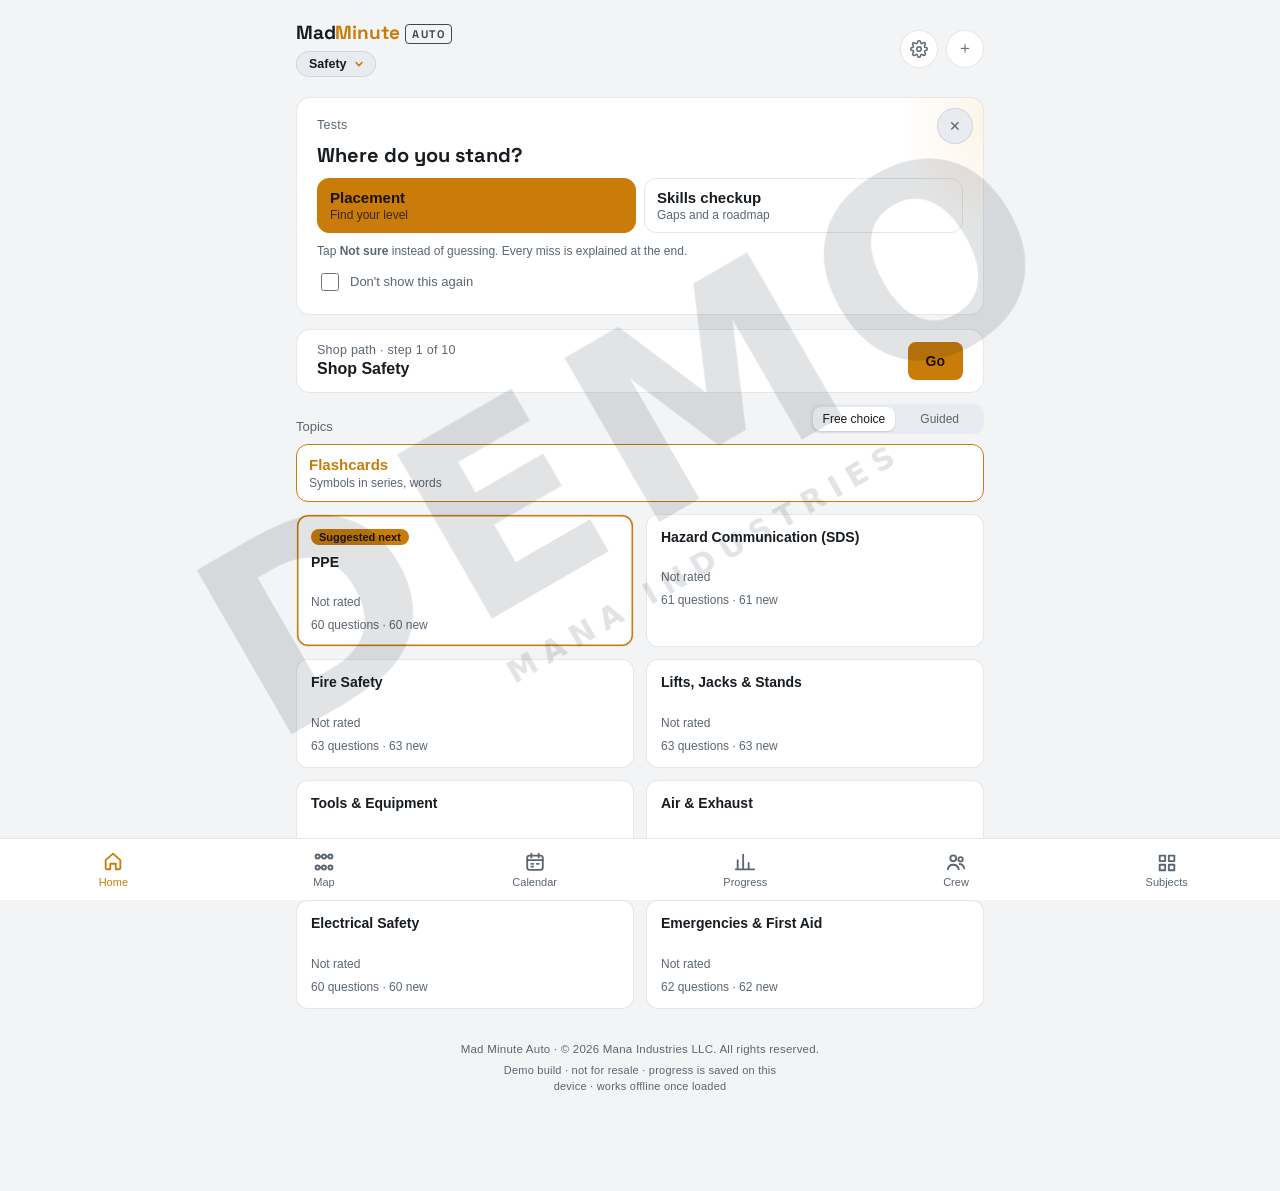
==== index.html @ 41073ab5 "Basic Maintenance flashcards to 80 per topic (+241) Co-Authored-By: Claude Opus 5.5 <noreply@anthrop" ====
<!doctype html><html><head><meta charset="utf-8"><meta name=viewport content="width=device-width,initial-scale=1,viewport-fit=cover"><style>:root{color-scheme:light;box-sizing:border-box;padding-top:env(safe-area-inset-top,0px);padding-bottom:env(safe-area-inset-bottom,0px)}html{scroll-padding-top:env(safe-area-inset-top,0px)}body{margin:0;padding:0;font:14px -apple-system,BlinkMacSystemFont,sans-serif;background:#faf9f5;color:#141413}img{max-width:100%}[hidden]:not([hidden=until-found i]){display:none!important}</style><title>Mad Minute Auto</title>
<meta name="apple-mobile-web-app-title" content="MM Auto">
<meta name="theme-color" content="#12161b">
<meta name="description" content="Mad Minute Auto demo: one-minute automotive, 12 V, CAN bus and high-voltage drills. A Mana Industries product.">
<link rel="manifest" href="manifest.webmanifest">
<link rel="icon" type="image/png" sizes="192x192" href="icons/icon-192.png">
<link rel="apple-touch-icon" href="icons/apple-touch-icon.png">
<meta name="apple-mobile-web-app-capable" content="yes">
<meta name="mobile-web-app-capable" content="yes">
<meta name="apple-mobile-web-app-status-bar-style" content="black-translucent">
<meta name="apple-mobile-web-app-title" content="Mad Minute">
<link rel="preconnect" href="https://fonts.googleapis.com">
<link rel="preconnect" href="https://fonts.gstatic.com" crossorigin>
<link href="https://fonts.googleapis.com/css2?family=Space+Grotesk:wght@400;500;600;700&display=swap" rel="stylesheet">
</head><body>
<style>
  :root {
    --bg: #12161b;
    --panel: #1c232b;
    --panel-2: #242d37;
    --line: rgba(255,255,255,0.08);
    --text: #e8edf2;
    --text-dim: #8b96a3;
    --amber: #f2a73b;
    --amber-dim: #7a5a24;
    --amber-ink: #1b1300;
    --teal: #3fb8ae;
    --teal-ink: #04211e;
    --teal-soft: rgba(63,184,174,0.18);
    --red: #e2574c;
    --red-soft: rgba(226,87,76,0.16);
    color-scheme: dark;
  }
  @media (prefers-color-scheme: light) {
    :root:not([data-theme="dark"]) {
      --bg: #f2f4f6; --panel: #ffffff; --panel-2: #e8ecf0;
      --line: rgba(20,25,30,0.1); --text: #171c21; --text-dim: #5b6672;
      --amber: #c97c0a; --amber-dim: #f4d6a6; --teal: #1f8a81; --teal-soft: rgba(31,138,129,0.12);
      --red: #c23a2f; --red-soft: rgba(194,58,47,0.1);
      color-scheme: light;
    }
  }
  :root[data-theme="light"] {
    --bg: #f2f4f6; --panel: #ffffff; --panel-2: #e8ecf0;
    --line: rgba(20,25,30,0.1); --text: #171c21; --text-dim: #5b6672;
    --amber: #c97c0a; --amber-dim: #f4d6a6; --teal: #1f8a81; --teal-soft: rgba(31,138,129,0.12);
    --red: #c23a2f; --red-soft: rgba(194,58,47,0.1);
    color-scheme: light;
  }
  :root[data-theme="dark"] { color-scheme: dark; }
  /* the in-app theme switch wins over the device and viewer theme */
  body.theme-light {
    --bg: #f2f4f6; --panel: #ffffff; --panel-2: #e8ecf0;
    --line: rgba(20,25,30,0.1); --text: #171c21; --text-dim: #5b6672;
    --amber: #c97c0a; --amber-dim: #f4d6a6; --teal: #1f8a81; --teal-soft: rgba(31,138,129,0.12);
    --red: #c23a2f; --red-soft: rgba(194,58,47,0.1);
    color-scheme: light;
  }
  body.theme-dark {
    --bg: #12161b; --panel: #1c232b; --panel-2: #242d37;
    --line: rgba(255,255,255,0.08); --text: #e8edf2; --text-dim: #8b96a3;
    --amber: #f2a73b; --amber-dim: #7a5a24; --teal: #3fb8ae; --teal-soft: rgba(63,184,174,0.18);
    --red: #e2574c; --red-soft: rgba(226,87,76,0.16);
    color-scheme: dark;
  }

  * { box-sizing: border-box; }
  [hidden] { display: none !important; }
  body {
    margin: 0; background: var(--bg); color: var(--text);
    font-family: -apple-system, BlinkMacSystemFont, "Segoe UI", Roboto, sans-serif;
    overflow-x: hidden;
  }
  .num, .brand, h1, h2, h3, .timer, .score-big, .rank-name {
    font-family: "Space Grotesk", -apple-system, sans-serif;
  }
  #app { max-width: 720px; margin: 0 auto; padding-inline: 16px; padding-block: 20px calc(96px + env(safe-area-inset-bottom, 0px)); }
  button { font-family: inherit; }
  button:focus-visible, .topic-card:focus-visible { outline: 2px solid var(--amber); outline-offset: 2px; }

  header.top { display: flex; align-items: center; justify-content: space-between; padding-bottom: 20px; }
  .brand-wrap { display: flex; flex-direction: column; align-items: flex-start; gap: 6px; min-width: 0; }
  .subject-chip {
    display: inline-flex; align-items: center; gap: 6px; max-width: 100%;
    background: var(--panel-2); border: 1px solid var(--line); color: var(--text);
    border-radius: 99px; padding: 5px 10px 5px 12px; font-size: 12.5px; font-weight: 600; cursor: pointer;
  }
  .subject-chip span { overflow: hidden; text-overflow: ellipsis; white-space: nowrap; }
  .subject-chip svg { width: 12px; height: 12px; flex-shrink: 0; color: var(--amber); }
  .disclaim { margin: 8px auto 0; max-width: 46ch; line-height: 1.45; font-size: 11px; }
  .maker { margin-top: 34px; text-align: center; font-size: 11.5px; color: var(--text-dim); letter-spacing: 0.02em; }
  .pack { display: flex; align-items: stretch; gap: 8px; }
  .pack-main {
    flex: 1; min-width: 0; text-align: left; cursor: pointer; color: var(--text);
    background: var(--panel); border: 1px solid var(--line); border-radius: 12px; padding: 14px;
    display: flex; flex-direction: column; gap: 4px; font: inherit;
  }
  .pack.active .pack-main { border-color: var(--amber); box-shadow: inset 0 0 0 1px var(--amber); }
  .pack-name { font-weight: 600; font-size: 15px; }
  .pack-meta { font-size: 12.5px; color: var(--text-dim); }
  .pack-flag { font-size: 11.5px; color: var(--amber); }
  .pack-del { background: transparent; border: 1px solid var(--line); color: var(--red); border-radius: 12px; padding: 0 12px; font-size: 12.5px; cursor: pointer; }
  .gen-steps { list-style: none; margin: 0; padding: 0; display: flex; flex-direction: column; gap: 8px; font-size: 13.5px; }
  .gen-steps li { display: flex; justify-content: space-between; gap: 10px; padding-left: 20px; position: relative; color: var(--text-dim); }
  .gen-steps li::before { content: ""; position: absolute; left: 2px; top: 5px; width: 9px; height: 9px; border-radius: 50%; border: 2px solid var(--panel-2); }
  .gen-steps li.run { color: var(--text); }
  .gen-steps li.run::before { border-color: var(--amber); border-top-color: transparent; animation: spin .9s linear infinite; }
  .gen-steps li.ok { color: var(--text); }
  .gen-steps li.ok::before { background: var(--teal); border-color: var(--teal); }
  .gen-steps li.fail::before { background: var(--red); border-color: var(--red); }
  .gen-steps li span:last-child { white-space: nowrap; font-size: 12.5px; }
  @keyframes spin { to { transform: rotate(360deg); } }
  button:disabled { opacity: .55; cursor: default; }
  .brand { font-size: 19px; font-weight: 700; letter-spacing: -0.01em; }
  .brand span { color: var(--amber); }
  .head-btns { display: flex; gap: 8px; }
  .icon-btn {
    background: var(--panel); border: 1px solid var(--line); color: var(--text-dim);
    width: 38px; height: 38px; border-radius: 50%; font-size: 16px; padding: 0;
    display: flex; align-items: center; justify-content: center; cursor: pointer; flex-shrink: 0;
  }
  .icon-btn:active { transform: scale(0.94); }
  #placeCard { position: relative; }
  .place-x { position: absolute; top: 10px; right: 10px; width: 36px; height: 36px; border-radius: 50%; border: 1px solid var(--line); background: var(--panel-2); color: var(--text-dim); font-size: 14px; cursor: pointer; }
  .place-x:active { transform: scale(0.94); }
  .place-never { display: flex; align-items: center; justify-content: center; gap: 8px; font-size: 13px; color: var(--text-dim); cursor: pointer; }
  .place-never input { width: 18px; height: 18px; accent-color: var(--amber); }
  .icon-btn svg { width: 18px; height: 18px; }

  .card {
    background: var(--panel); border: 1px solid var(--line); border-radius: 14px;
    padding: 20px; position: relative; overflow: hidden;
  }
  .glow::before {
    content: ""; position: absolute; top: -40%; right: -20%; width: 220px; height: 220px;
    background: radial-gradient(circle, var(--amber-dim) 0%, transparent 70%);
    opacity: 0.35; pointer-events: none;
  }
  .stack { display: flex; flex-direction: column; gap: 14px; }
  .eyebrow { color: var(--text-dim); font-size: 12.5px; letter-spacing: 0.02em; }
  .muted { color: var(--text-dim); font-size: 13.5px; line-height: 1.45; }
  h3 { margin: 0; font-size: 20px; text-wrap: balance; }

  .btn {
    border: none; border-radius: 8px; font-weight: 600; cursor: pointer;
    font-size: 14px; padding: 11px 18px; white-space: nowrap;
  }
  .btn:active { transform: scale(0.97); }
  .btn-amber { background: var(--amber); color: var(--amber-ink); }
  .btn-ghost { background: transparent; border: 1px solid var(--line); color: var(--text); }
  .btn-teal { background: var(--teal); color: var(--teal-ink); }
  .btn-block { width: 100%; }
  .row-btns { display: flex; gap: 10px; flex-wrap: wrap; }
  .row-btns .btn { flex: 1 1 140px; }

  /* rank */
  .rank-line { display: flex; align-items: center; gap: 14px; }
  .badge { width: 58px; height: 64px; flex-shrink: 0; }
  .badge path { fill: var(--panel-2); stroke: var(--amber); stroke-width: 3; }
  .badge text { fill: var(--amber); font: 700 22px "Space Grotesk", sans-serif; }
  .rank-name { font-size: 28px; font-weight: 700; line-height: 1.05; }
  .meter { height: 8px; background: var(--panel-2); border-radius: 4px; overflow: hidden; }
  .meter > div { height: 100%; background: var(--amber); border-radius: 4px; transition: width 1.2s cubic-bezier(.2,.8,.2,1); }

  .ladder { display: grid; grid-template-columns: repeat(5, 1fr); gap: 4px; }
  .ladder div {
    text-align: center; font-size: 10px; padding: 8px 0; border-radius: 6px; white-space: nowrap;
    background: var(--panel-2); color: var(--text-dim); overflow: hidden; text-overflow: ellipsis;
  }
  .ladder div.done { color: var(--teal); }
  .ladder div.now { background: var(--amber); color: var(--amber-ink); font-weight: 700; }

  .rec-card {
    display: flex; align-items: center; justify-content: space-between; gap: 14px;
    background: linear-gradient(135deg, var(--panel-2), var(--panel));
  }
  .rec-topic { font-size: 17px; font-weight: 600; margin-top: 3px; }
  .rec-meta { color: var(--amber); font-size: 12.5px; margin-top: 3px; }

  .path-head { display: flex; align-items: center; justify-content: space-between; gap: 14px; }
  .path-steps { list-style: none; margin: 0; padding: 0; display: flex; gap: 6px; overflow-x: auto; scrollbar-width: none; }
  .path-steps::-webkit-scrollbar { display: none; }
  .path-steps button {
    flex: 0 0 auto; display: flex; align-items: center; gap: 6px; padding: 6px 10px; border-radius: 999px;
    border: 1px solid var(--line); background: var(--panel-2); color: var(--text-dim); font: inherit; font-size: 12px; cursor: pointer; white-space: nowrap;
  }
  .path-steps b { font-weight: 700; font-size: 11px; width: 18px; height: 18px; border-radius: 50%; display: grid; place-items: center; background: var(--panel); }
  .path-steps .done { color: var(--teal); }
  .path-steps .done b { background: var(--teal-soft); }
  .path-steps .now { color: var(--text); box-shadow: inset 0 0 0 1.5px var(--amber); }
  .path-steps .now b { background: var(--amber); color: var(--amber-ink); }
  .path-steps .here { border-color: var(--teal); }

  .topics-head { display: flex; align-items: flex-end; justify-content: space-between; gap: 10px; }
  .seg-sm { margin: 0 0 10px; }
  .seg.seg-sm button { padding: 5px 10px; font-size: 12px; }
  .next-card { box-shadow: inset 0 0 0 1.5px var(--amber); }
  .next-badge { align-self: flex-start; font-size: 11px; font-weight: 600; color: var(--amber-ink); background: var(--amber); padding: 2px 8px; border-radius: 999px; }
  .section-title { font-size: 13px; color: var(--text-dim); margin: 26px 0 10px; font-weight: 500; }

  .topics-grid { display: grid; grid-template-columns: 1fr 1fr; gap: 12px; }
  .topic-card {
    background: var(--panel); border: 1px solid var(--line); border-radius: 12px; color: var(--text);
    padding: 14px; cursor: pointer; display: flex; flex-direction: column; gap: 9px; text-align: left;
  }
  .topic-card:active { transform: scale(0.98); }
  .topics-grid > .topic-card:last-child:nth-child(odd) { grid-column: 1 / -1; }
  .topic-name { font-size: 14px; font-weight: 600; line-height: 1.25; }
  .topic-lv { font-size: 12px; color: var(--text-dim); }
  .pips { display: flex; gap: 4px; }
  .pips i { flex: 1; height: 6px; border-radius: 3px; background: var(--panel-2); }
  .pips i.on { background: var(--teal); }
  .pips i.next { background: transparent; box-shadow: inset 0 0 0 1.5px var(--amber); }
  .pips i.pop { animation: pop .6s ease-out; }
  @keyframes pop { 0% { transform: scaleY(1); } 40% { transform: scaleY(2.4); background: var(--amber); } 100% { transform: scaleY(1); } }

  /* quiz */
  #quizScreen {
    position: fixed; inset: 0; background: var(--bg); z-index: 20;
    flex-direction: column; overflow-y: auto;
    padding: calc(18px + env(safe-area-inset-top, 0px)) 18px calc(22px + env(safe-area-inset-bottom, 0px));
  }
  #quizScreen:not([hidden]) { display: flex; }
  .quiz-inner { max-width: 680px; width: 100%; margin: 0 auto; display: flex; flex-direction: column; flex: 1; }
  .quiz-top { display: flex; align-items: center; justify-content: space-between; gap: 10px; }
  .quiz-topic-tag { font-size: 12.5px; color: var(--text-dim); }
  .lv-chip { display: inline-block; font-size: 11px; padding: 2px 8px; border-radius: 99px; background: var(--panel-2); color: var(--amber); margin-left: 6px; }
  .timer { font-size: 22px; font-weight: 700; color: var(--amber); font-variant-numeric: tabular-nums; }
  .timer.low { color: var(--red); }
  .progress-track { height: 4px; background: var(--panel-2); border-radius: 2px; margin: 14px 0 6px; overflow: hidden; }
  .progress-fill { height: 100%; background: var(--amber); border-radius: 2px; transition: width 0.2s; }
  .qtimer-row { display: flex; align-items: center; gap: 8px; margin-bottom: 10px; }
  .qtimer-track { flex: 1; height: 4px; background: var(--panel-2); border-radius: 2px; overflow: hidden; }
  .qtimer-fill { height: 100%; background: var(--teal); border-radius: 2px; transition: width 1s linear; }
  .qtimer-fill.warn { background: var(--red); }
  .qtimer-num { font-size: 11.5px; color: var(--text-dim); font-family: "Space Grotesk", sans-serif; width: 28px; text-align: right; }
  .quiz-count { font-size: 12px; color: var(--text-dim); margin-bottom: 18px; }
  .question-box { flex: 1; display: flex; flex-direction: column; justify-content: center; padding-bottom: 16px; }
  .question-text { font-size: 21px; font-weight: 600; line-height: 1.4; margin-bottom: 22px; text-wrap: balance; }
  .options { display: flex; flex-direction: column; gap: 10px; }
  .option {
    background: var(--panel); border: 1px solid var(--line); border-radius: 10px;
    padding: 14px 16px; font-size: 15px; text-align: left; cursor: pointer; color: var(--text);
  }
  .option.correct { background: var(--teal-soft); border-color: var(--teal); }
  .option.wrong { background: var(--red-soft); border-color: var(--red); }
  .option:disabled { cursor: default; }
  .option.unsure { background: transparent; border-style: dashed; color: var(--text-dim); text-align: center; font-size: 14px; }
  .explain { margin-top: 14px; font-size: 14px; line-height: 1.45; color: var(--text-dim); border-left: 3px solid var(--teal); padding-left: 12px; }

  /* results */
  .result-hero { text-align: center; padding: 6px 0; }
  .result-hero .big { font-size: 46px; font-weight: 700; font-family: "Space Grotesk", sans-serif; }
  .circuit { position: relative; padding-left: 30px; display: flex; flex-direction: column; gap: 14px; }
  .circuit .wire, .circuit .wire-fill { position: absolute; left: 9px; top: 8px; bottom: 8px; width: 3px; border-radius: 2px; background: var(--panel-2); }
  .circuit .wire-fill { background: var(--teal); bottom: auto; height: 0; transition: height var(--dur, 2s) linear; box-shadow: 0 0 8px var(--teal); }
  .node { position: relative; display: flex; flex-direction: column; gap: 6px; }
  .node::before {
    content: ""; position: absolute; left: -26px; top: 3px; width: 11px; height: 11px; border-radius: 50%;
    background: var(--panel); border: 2px solid var(--panel-2); transition: all .3s;
  }
  .node.lit::before { background: var(--teal); border-color: var(--teal); box-shadow: 0 0 0 5px var(--teal-soft); }
  .node.lit.missed::before { background: var(--amber); border-color: var(--amber); box-shadow: 0 0 0 5px rgba(242,167,59,0.18); }
  .node-head { display: flex; justify-content: space-between; gap: 10px; font-size: 14px; }
  .node-head b { font-weight: 600; }
  .node-head span { color: var(--text-dim); font-size: 12.5px; white-space: nowrap; font-variant-numeric: tabular-nums; }
  .node .up { font-size: 12.5px; color: var(--amber); font-weight: 600; }
  .rankup {
    text-align: center; padding: 16px; border-radius: 12px; background: var(--amber); color: var(--amber-ink);
    font-family: "Space Grotesk", sans-serif; font-weight: 700; font-size: 18px;
  }
  .rankup.show { animation: burst .7s cubic-bezier(.2,1.6,.4,1); }
  @keyframes burst { 0% { transform: scale(.6); opacity: .2; } 100% { transform: scale(1); opacity: 1; } }

  .miss { background: var(--panel); border: 1px solid var(--line); border-radius: 12px; padding: 14px; display: flex; flex-direction: column; gap: 7px; font-size: 14px; line-height: 1.4; }
  .miss .tag { font-size: 11.5px; color: var(--amber); }
  .miss .q { font-weight: 600; }
  .miss .yours { color: var(--red); }
  .miss .right { color: var(--teal); }
  .miss .why { color: var(--text-dim); font-size: 13.5px; }

  /* profile timeline */
  .timeline { position: relative; padding-left: 26px; }
  .timeline::before { content: ""; position: absolute; left: 7px; top: 6px; bottom: 6px; width: 2px; background: var(--panel-2); }
  .day { font-size: 12px; color: var(--text-dim); margin: 18px 0 8px; display: flex; justify-content: space-between; gap: 8px; }
  .day:first-child { margin-top: 0; }
  .ev { position: relative; padding: 8px 0; font-size: 14px; line-height: 1.4; }
  .ev::before {
    content: ""; position: absolute; left: -24px; top: 12px; width: 10px; height: 10px; border-radius: 50%;
    background: var(--bg); border: 2px solid var(--text-dim);
  }
  .ev.session::before { border-color: var(--teal); }
  .ev.levelup::before { background: var(--teal); border-color: var(--teal); }
  .ev.rankup::before, .ev.placement::before { background: var(--amber); border-color: var(--amber); width: 14px; height: 14px; left: -26px; top: 10px; }
  .ev.now::before { background: var(--amber); border-color: var(--amber); box-shadow: 0 0 0 5px rgba(242,167,59,0.2); }
  .ev .t { color: var(--text-dim); font-size: 12px; }
  .ev b { font-weight: 600; }

  .lv-rows { display: flex; flex-direction: column; gap: 12px; }
  .lv-row { display: grid; grid-template-columns: 1fr 96px; gap: 10px; align-items: center; font-size: 13.5px; }
  .lv-row small { display: block; color: var(--text-dim); font-size: 12px; }

  /* manage */
  .field-label { display: block; font-size: 12.5px; color: var(--text-dim); margin: 14px 0 6px; }
  input[type=text], select, textarea {
    width: 100%; background: var(--panel); border: 1px solid var(--line); border-radius: 8px;
    color: var(--text); padding: 11px 12px; font-size: 14.5px; font-family: inherit;
  }
  textarea { resize: vertical; min-height: 44px; }
  .opt-row { display: flex; gap: 8px; align-items: center; margin-bottom: 8px; }
  .opt-row input[type=radio] { flex-shrink: 0; width: 18px; height: 18px; accent-color: var(--teal); }
  .qbank-item { background: var(--panel); border: 1px solid var(--line); border-radius: 10px; padding: 12px 14px; margin-bottom: 8px; font-size: 13.5px; }
  .qbank-item .qtag { color: var(--amber); font-size: 11.5px; margin-bottom: 4px; }
  .qbank-item .del { float: right; color: var(--red); font-size: 12px; cursor: pointer; background: none; border: none; padding: 0; }
  .form-msg { font-size: 13px; margin-top: 10px; min-height: 18px; }
  .form-msg.err { color: var(--red); }
  .form-msg.ok { color: var(--teal); }

  .back-row { display: flex; align-items: center; gap: 10px; margin-bottom: 18px; }
  .back-row h2 { font-size: 18px; margin: 0; }
  .empty-note { color: var(--text-dim); font-size: 13.5px; text-align: center; padding: 24px 10px; }


  /* daily goal + mode */
  .daily-card { display: flex; align-items: center; gap: 16px; }
  .goal-ring { position: relative; width: 64px; height: 64px; flex-shrink: 0; }
  .goal-ring svg { width: 64px; height: 64px; transform: rotate(-90deg); }
  .goal-ring > span { position: absolute; inset: 0; display: grid; place-items: center; font: 700 14px "Space Grotesk", sans-serif; color: var(--amber); }
  .gr-bg { fill: none; stroke: var(--panel-2); stroke-width: 6; }
  .gr-fg { fill: none; stroke: var(--amber); stroke-width: 6; stroke-linecap: round; transition: stroke-dasharray .8s ease; }
  .gr-fg.done { stroke: var(--teal); }
  .gr-check { width: 26px; height: 26px; fill: none; stroke: var(--teal); stroke-width: 3; stroke-linecap: round; stroke-linejoin: round; transform: none !important; }
  .daily-xp { font: 600 20px "Space Grotesk", sans-serif; margin-top: 2px; font-variant-numeric: tabular-nums; }
  .daily-xp b { color: var(--amber); }
  .seg { display: grid; grid-template-columns: 1fr 1fr; background: var(--panel-2); border-radius: 10px; padding: 3px; gap: 3px; }
  .seg button { background: none; border: none; border-radius: 8px; padding: 9px 6px; font: 600 13px inherit; font-family: inherit; color: var(--text-dim); cursor: pointer; }
  .seg button.on { background: var(--panel); color: var(--text); box-shadow: 0 1px 2px rgba(0,0,0,.15); }
  .seg-hint { font-size: 12px; color: var(--text-dim); margin-top: 6px; text-align: center; }

  /* quiz HUD */
  .quiz-tools { display: flex; align-items: center; gap: 8px; }
  .tool-btn { width: 34px; height: 34px; border-radius: 50%; border: 1px solid var(--line); background: var(--panel); color: var(--text-dim); display: grid; place-items: center; cursor: pointer; padding: 0; }
  .tool-btn svg { width: 16px; height: 16px; }
  .hud { display: flex; justify-content: space-between; align-items: center; min-height: 24px; margin-bottom: 8px; }
  .combo { font: 700 13px "Space Grotesk", sans-serif; color: var(--amber-ink); background: var(--amber); padding: 3px 10px; border-radius: 99px; }
  .combo.bump { animation: bump .35s cubic-bezier(.2,1.8,.4,1); }
  @keyframes bump { 0% { transform: scale(.8); } 100% { transform: scale(1); } }
  .xp { margin-left: auto; font: 700 14px "Space Grotesk", sans-serif; color: var(--teal); font-variant-numeric: tabular-nums; }
  .question-box { position: relative; }
  .xp-pop { position: absolute; right: 8px; top: -6px; font: 700 20px "Space Grotesk", sans-serif; color: var(--teal); opacity: 0; pointer-events: none; }
  .xp-pop.bonus { color: var(--amber); }
  .xp-pop.go { animation: floatUp .9s ease-out forwards; }
  @keyframes floatUp { 0% { opacity: 0; transform: translateY(10px) scale(.9); } 20% { opacity: 1; transform: translateY(0) scale(1.1); } 100% { opacity: 0; transform: translateY(-28px) scale(1); } }

  /* flag sheet */
  .sheet-back { position: fixed; inset: 0; z-index: 30; background: rgba(0,0,0,.45); display: flex; align-items: flex-end; justify-content: center; }
  .sheet { width: 100%; max-width: 560px; background: var(--panel); border-radius: 18px 18px 0 0; padding: 20px 18px calc(20px + env(safe-area-inset-bottom, 0px)); display: flex; flex-direction: column; gap: 10px; }
  .sheet h3 { font-size: 17px; }
  .reason { display: flex; align-items: center; gap: 10px; padding: 11px 12px; border: 1px solid var(--line); border-radius: 10px; font-size: 14px; cursor: pointer; }
  .reason input { accent-color: var(--amber); width: 18px; height: 18px; flex-shrink: 0; }
  .sheet { max-height: 92vh; overflow-y: auto; }
  .challenge-link { align-self: flex-start; margin-top: 16px; background: none; border: none; padding: 6px 0; color: var(--red); font: inherit; font-size: 12px; text-decoration: underline; text-underline-offset: 3px; cursor: pointer; opacity: .85; }
  .challenge-link:hover, .challenge-link:focus-visible { opacity: 1; }
  .miss .challenge-link { margin-top: 2px; }

  /* results extras */
  .res-xp { text-align: center; font-size: 13.5px; color: var(--text-dim); }
  .res-xp b { color: var(--teal); font-family: "Space Grotesk", sans-serif; }
  .goal-done { background: var(--teal); color: var(--teal-ink); border-radius: 12px; padding: 16px; text-align: center; }
  .goal-done b { display: block; font: 700 18px "Space Grotesk", sans-serif; margin-bottom: 4px; }
  .goal-done.show { animation: burst .7s cubic-bezier(.2,1.6,.4,1); }
  .flag-item .q { font-weight: 600; margin: 4px 0; }
  #syncStatus[data-mode="synced"] { color: var(--teal); }

  /* learning path */
  .locked-card { opacity: .6; }
  .locked-card .topic-name { display: flex; align-items: center; gap: 6px; }
  .lock-sm { width: 14px; height: 14px; flex-shrink: 0; fill: none; stroke: var(--text-dim); stroke-width: 2; stroke-linecap: round; }
  .locked-row { opacity: .65; }
  .map-topic small { display: block; font-weight: 400; font-size: 11.5px; color: var(--text-dim); margin-top: 2px; }

  /* control illustrations */
  .quiz-art { margin: 0 0 14px; }
  .miss-art { margin: 2px 0 4px; }
  .art-svg { width: 100%; max-width: 440px; height: auto; display: block; margin: 0 auto; overflow: visible; }
  .a-panel { fill: var(--panel); stroke: var(--line); }
  .a-b, .a-ring, .a-pad { fill: var(--panel-2); stroke: var(--text-dim); stroke-opacity: .45; stroke-width: 1.2; }
  .a-ring { fill: var(--panel); }
  .a-b.hl, .a-ring.hl, .a-pad.hl { fill: rgba(242,167,59,.2); stroke: var(--amber); stroke-opacity: 1; stroke-width: 2.4; animation: artPulse 1.8s ease-in-out infinite; }
  @keyframes artPulse { 50% { stroke-width: 3.8; } }
  .a-track { fill: var(--text-dim); opacity: .35; }
  .a-t { fill: var(--text-dim); font-family: -apple-system, "Segoe UI", Roboto, sans-serif; font-weight: 600; letter-spacing: .03em; }
  .a-t.hl { fill: var(--amber); }
  .a-i { fill: var(--text); }
  .a-i-t { fill: var(--text); font-weight: 700; font-family: "Space Grotesk", -apple-system, sans-serif; }
  .a-ln { stroke: var(--text); stroke-width: 2; stroke-linecap: round; }
  .a-row { fill: var(--text-dim); opacity: .25; }
  .a-sel { fill: var(--amber); opacity: .55; }
  .a-lvl { fill: var(--teal); }

  /* crew overview */
  .crew-tiles { display: grid; grid-template-columns: repeat(3, 1fr); gap: 10px; }
  .crew-tiles:empty { display: none; }
  .tile { background: var(--panel); border: 1px solid var(--line); border-radius: 12px; padding: 12px; display: flex; flex-direction: column; gap: 2px; }
  .tile b { font: 700 22px "Space Grotesk", sans-serif; font-variant-numeric: tabular-nums; }
  .tile span { font-size: 12px; color: var(--text-dim); }
  .crew-card { text-align: left; cursor: pointer; color: var(--text); font: inherit; display: flex; flex-direction: column; gap: 10px; }
  .crew-top { display: flex; justify-content: space-between; align-items: baseline; gap: 10px; flex-wrap: wrap; }
  .crew-name { font-size: 16px; }
  .week { display: grid; grid-template-columns: repeat(7, 1fr); gap: 6px; }
  .week i { font-style: normal; text-align: center; font-size: 11px; padding: 6px 0; border-radius: 6px; background: var(--panel-2); color: var(--text-dim); }
  .week i.on { background: var(--teal); color: var(--teal-ink); font-weight: 700; }
  .crew-nums { display: flex; flex-wrap: wrap; gap: 6px 14px; font-size: 13px; color: var(--text-dim); }
  .crew-nums b { color: var(--text); font-family: "Space Grotesk", sans-serif; font-variant-numeric: tabular-nums; }
  .crew-ranks { display: flex; flex-wrap: wrap; gap: 6px; }
  .chip { font-size: 12px; padding: 3px 9px; border-radius: 99px; background: var(--panel-2); color: var(--text); }
  .crew-focus { font-size: 13px; color: var(--amber); }
  .focus-row { display: flex; justify-content: space-between; font-size: 13.5px; padding: 6px 0; border-top: 1px solid var(--line); }
  .focus-row span { color: var(--text-dim); }
  .sample-note { font-size: 12.5px; color: var(--amber-ink); background: var(--amber); padding: 8px 12px; border-radius: 8px; }
  .bars { display: grid; grid-template-columns: repeat(14, 1fr); gap: 2px; align-items: end; height: 120px; }
  .bar-col { height: 100%; display: flex; flex-direction: column; justify-content: flex-end; align-items: center; gap: 4px; cursor: pointer; outline: none; }
  .bar-col .bar { width: 70%; min-height: 0; background: var(--teal); border-radius: 4px 4px 0 0; }
  .bar-col:hover .bar, .bar-col:focus .bar { opacity: .75; }
  .bar-col span { font-size: 10.5px; color: var(--text-dim); font-variant-numeric: tabular-nums; }
  .bar-tip { margin-top: 8px; font-size: 12.5px; }
  details summary { cursor: pointer; font-size: 13.5px; color: var(--text); }

  .crew-home { display: flex; align-items: center; gap: 14px; text-align: left; cursor: pointer; color: var(--text); font: inherit; }
  .crew-home-icon { width: 44px; height: 44px; border-radius: 12px; background: var(--teal-soft); color: var(--teal); display: grid; place-items: center; flex-shrink: 0; }
  .crew-home-icon svg { width: 24px; height: 24px; }
  .crew-home-go { font-size: 26px; color: var(--text-dim); }

  /* tab bar */
  .tabbar {
    position: fixed; left: 0; right: 0; bottom: 0; z-index: 15;
    display: grid; grid-auto-flow: column; grid-auto-columns: 1fr;
    background: var(--panel); border-top: 1px solid var(--line);
    padding: 6px 8px calc(6px + env(safe-area-inset-bottom, 0px));
  }
  .tabbar button {
    background: none; border: none; color: var(--text-dim); cursor: pointer; font: inherit;
    display: flex; flex-direction: column; align-items: center; gap: 3px; padding: 6px 0; font-size: 11px; border-radius: 10px;
  }
  .tabbar button svg { width: 22px; height: 22px; }
  .tabbar button.on { color: var(--amber); }
  .tabbar button.on svg { transform: translateY(-1px); }
  .tabbar-inner { max-width: 720px; margin: 0 auto; }
  #themeBtn svg { width: 18px; height: 18px; }


  /* coach */
  .coach-modes { display: grid; grid-template-columns: 1fr 1fr; gap: 12px; }
  @media (max-width: 420px) { .coach-modes { grid-template-columns: 1fr; } }
  .coach-mode {
    text-align: left; font: inherit; color: var(--text); cursor: pointer;
    background: var(--panel); border: 1px solid var(--line); border-radius: 12px; padding: 14px;
    display: flex; flex-direction: column; gap: 5px; min-width: 0;
  }
  .coach-mode:active { transform: scale(0.98); }
  .coach-mode:hover:not(:disabled) { border-color: var(--amber); }
  .cm-tag { font-size: 11px; letter-spacing: 0.06em; text-transform: uppercase; color: var(--amber); font-weight: 600; }
  .cm-name { font-family: "Space Grotesk", sans-serif; font-size: 16px; font-weight: 600; }
  .cm-blurb { font-size: 13px; color: var(--text-dim); line-height: 1.4; }
  .coach-level { font-size: 12.5px; color: var(--teal); min-height: 16px; }
  .coach-head { display: flex; align-items: flex-start; gap: 10px; margin-bottom: 14px; }
  .coach-head .ttl { min-width: 0; }
  .coach-head .cm-tag { display: block; }
  .coach-head h2 { margin: 2px 0 0; font-size: 18px; text-wrap: balance; }
  .coach-thread { display: flex; flex-direction: column; gap: 12px; }
  .bubble { border-radius: 12px; padding: 12px 14px; font-size: 14.5px; line-height: 1.5; min-width: 0; overflow-wrap: anywhere; }
  .bubble .who { font-size: 11px; letter-spacing: 0.06em; text-transform: uppercase; color: var(--text-dim); margin-bottom: 4px; font-weight: 600; }
  .bubble.you { background: var(--panel-2); align-self: flex-end; max-width: 88%; }
  .bubble.coach-b { background: var(--panel); border: 1px solid var(--line); }
  .md > :first-child { margin-top: 0; }
  .md > :last-child { margin-bottom: 0; }
  .md p { margin: 0 0 10px; }
  .md h2, .md h3, .md h4 { font-family: "Space Grotesk", sans-serif; margin: 16px 0 8px; line-height: 1.25; text-wrap: balance; }
  .md h2 { font-size: 17px; color: var(--amber); }
  .md h3 { font-size: 15.5px; }
  .md h4 { font-size: 14.5px; color: var(--text-dim); }
  .md ul, .md ol { margin: 0 0 10px; padding-left: 20px; display: flex; flex-direction: column; gap: 4px; }
  .md code { font-family: ui-monospace, SFMono-Regular, Menlo, monospace; font-size: 13px; background: var(--panel-2); padding: 1px 5px; border-radius: 4px; }
  .md pre { font-family: ui-monospace, SFMono-Regular, Menlo, monospace; font-size: 12.5px; line-height: 1.35; background: var(--panel-2); border-radius: 8px; padding: 10px 12px; overflow-x: auto; margin: 0 0 10px; }
  .md hr { border: none; border-top: 1px solid var(--line); margin: 14px 0; }
  .md .tbl { overflow-x: auto; margin: 0 0 10px; }
  .md table { border-collapse: collapse; font-size: 13px; min-width: 100%; }
  .md th, .md td { border-bottom: 1px solid var(--line); padding: 6px 8px; text-align: left; vertical-align: top; }
  .md th { color: var(--text-dim); font-weight: 600; }
  .thinking { color: var(--text-dim); animation: blink 1.4s ease-in-out infinite; }
  @keyframes blink { 50% { opacity: .45; } }
  @media (prefers-reduced-motion: reduce) { .thinking { animation: none; } }
  .coach-badge { margin-top: 12px; display: inline-block; background: var(--teal-soft); color: var(--teal); border: 1px solid var(--teal); border-radius: 99px; padding: 5px 12px; font-size: 13px; font-weight: 600; }
  .coach-reply { position: sticky; bottom: calc(76px + env(safe-area-inset-bottom, 0px)); background: var(--bg); padding-top: 12px; margin-top: 14px; display: flex; flex-direction: column; gap: 10px; }
  .coach-reply textarea { min-height: 64px; }
  .coach-err { color: var(--red); font-size: 13px; }
  .saved-item { background: var(--panel); border: 1px solid var(--line); border-radius: 12px; padding: 4px 14px; display: flex; flex-direction: column; gap: 10px; }
  .saved-item .row-btns { padding-bottom: 12px; }
  .saved-head { background: none; border: none; color: var(--text); font: inherit; font-size: 14px; text-align: left; padding: 10px 0; display: flex; justify-content: space-between; gap: 10px; cursor: pointer; }
  .saved-head span:first-child { min-width: 0; }
  .saved-date { color: var(--text-dim); font-size: 12.5px; white-space: nowrap; }
  .saved-body { font-size: 14px; line-height: 1.5; border-top: 1px solid var(--line); padding-top: 10px; }
  .btn.danger { color: var(--red); }
  .ev.coach::before { border-color: var(--amber); }

  /* toast */
  .toast {
    position: fixed; left: 50%; bottom: calc(84px + env(safe-area-inset-bottom, 0px)); transform: translateX(-50%);
    background: var(--text); color: var(--bg); padding: 10px 16px; border-radius: 99px; font-size: 13px; z-index: 40;
    max-width: calc(100% - 32px); text-align: center;
  }
  .toast.show { animation: toastIn .25s ease-out; }
  @keyframes toastIn { from { opacity: 0; transform: translate(-50%, 8px); } to { opacity: 1; transform: translate(-50%, 0); } }

  /* skill map */
  .map-head, .map-track { display: grid; grid-template-columns: repeat(4, 1fr); gap: 0; }
  .map-head { grid-template-columns: repeat(4, 1fr); position: sticky; top: env(safe-area-inset-top, 0px); z-index: 2; background: var(--bg); padding-block: 8px; }
  .map-head > div:first-child { display: none; }
  .map-col { text-align: center; font: 700 15px "Space Grotesk", sans-serif; color: var(--text); }
  .map-col small { display: block; font: 500 10.5px -apple-system, sans-serif; color: var(--text-dim); margin-top: 2px; white-space: nowrap; overflow: hidden; text-overflow: ellipsis; }
  .map-rows { display: flex; flex-direction: column; gap: 6px; }
  .map-row { background: var(--panel); border: 1px solid var(--line); border-radius: 14px; padding: 12px 6px 10px; }
  .map-topic { font-size: 13.5px; font-weight: 600; padding: 0 8px 8px; }
  .node-cell {
    position: relative; background: none; border: none; cursor: pointer; font: inherit; color: var(--text);
    display: flex; flex-direction: column; align-items: center; gap: 5px; padding: 2px 0;
  }
  .node-cell.linked::before {
    content: ""; position: absolute; top: 23px; right: 50%; width: 100%; height: 3px; background: var(--teal); z-index: 0; border-radius: 2px;
  }
  .node-cell:not(.linked):not(:first-child)::before {
    content: ""; position: absolute; top: 23px; right: 50%; width: 100%; height: 3px; background: var(--panel-2); z-index: 0; border-radius: 2px;
  }
  .node-dot {
    position: relative; z-index: 1; width: 48px; height: 48px; border-radius: 50%;
    display: grid; place-items: center; background: var(--panel-2);
  }
  .node-cell.done .node-dot { background: var(--teal); box-shadow: 0 0 0 4px var(--teal-soft); }
  .node-cell.current .node-dot { background: var(--panel); box-shadow: 0 0 0 4px rgba(242,167,59,0.16); }
  .node-cell.current .node-dot { animation: breathe 2.4s ease-in-out infinite; }
  @keyframes breathe { 50% { box-shadow: 0 0 0 8px rgba(242,167,59,0.08); } }
  .node-cell.locked .node-dot { opacity: .55; }
  .node-cell.fresh .node-dot { animation: nodePop .9s cubic-bezier(.2,1.6,.4,1) both; }
  @keyframes nodePop { 0% { transform: scale(.4); background: var(--amber); } 60% { transform: scale(1.15); } 100% { transform: scale(1); } }
  .check { width: 24px; height: 24px; fill: none; stroke: var(--teal-ink); stroke-width: 3; stroke-linecap: round; stroke-linejoin: round; }
  .lock { width: 18px; height: 18px; fill: none; stroke: var(--text-dim); stroke-width: 2; stroke-linecap: round; }
  .ring { position: absolute; inset: 2px; width: 44px; height: 44px; transform: rotate(-90deg); }
  .ring-bg { fill: none; stroke: var(--panel-2); stroke-width: 4; }
  .ring-fg { fill: none; stroke: var(--amber); stroke-width: 4; stroke-linecap: round; transition: stroke-dasharray .8s ease; }
  .node-num { position: relative; font: 700 12px "Space Grotesk", sans-serif; color: var(--amber); font-variant-numeric: tabular-nums; }
  .node-sub { font-size: 10.5px; color: var(--text-dim); }
  .map-legend { display: flex; flex-wrap: wrap; gap: 14px; font-size: 12px; color: var(--text-dim); margin: 12px 0 4px; }
  .map-legend span { display: inline-flex; align-items: center; gap: 6px; }
  .map-legend i { width: 12px; height: 12px; border-radius: 50%; display: inline-block; }
  @media (prefers-reduced-motion: reduce) {
    *, *::before { animation: none !important; transition: none !important; }
  }
</style>

<div id="app">

  <!-- HOME -->
  <section id="homeScreen">
    <header class="top">
      <div class="brand-wrap">
        <div class="brand">Mad<span>Minute</span> <small class="auto-tag">AUTO</small></div>
        <button class="subject-chip" onclick="showSubjects()" aria-label="Switch subject">
          <span id="subjectName">Electrical</span>
          <svg viewBox="0 0 12 12" aria-hidden="true"><path d="M3 4.5 6 7.5 9 4.5" fill="none" stroke="currentColor" stroke-width="1.6" stroke-linecap="round"/></svg>
        </button>
      </div>
      <div class="head-btns">
        <button class="icon-btn" id="themeBtn" onclick="cycleTheme()" aria-label="Change theme"></button>
        <button class="icon-btn" onclick="showManage()" aria-label="Add questions">＋</button>
      </div>
    </header>

    <div class="stack">
      <div class="card glow stack" id="placeCard">
        <button class="place-x" type="button" onclick="closePlaceCard()" aria-label="Close the placement test card">✕</button>
        <div class="eyebrow">Start here</div>
        <h3>Find your level</h3>
        <div class="muted">The test follows the learning path, from the basics up. To test out of a level you need every answer right, so tap <b>Not sure</b> instead of guessing. Every miss is explained at the end.</div>
        <button class="btn btn-amber btn-block" onclick="startPlacement()">Take the placement test</button>
        <label class="place-never"><input type="checkbox" id="placeNever"> Don't show this again</label>
      </div>

      <div class="card daily-card" id="dailyCard" hidden>
        <div class="goal-ring" id="goalRing"></div>
        <div style="min-width:0;">
          <div class="eyebrow">Today's goal</div>
          <div class="daily-xp"><b id="dailyXP">0</b> / <span id="dailyGoal">100</span> XP</div>
          <div class="muted" id="dailyStreak">—</div>
        </div>
      </div>

      <button class="card glow stack" id="rankCard" onclick="showProfile()" style="text-align:left; cursor:pointer; color:var(--text); font:inherit;">
        <div class="rank-line">
          <div id="homeBadge"></div>
          <div style="flex:1; min-width:0;">
            <div class="eyebrow">Your rank</div>
            <div class="rank-name" id="homeRank">Trainee</div>
          </div>
        </div>
        <div class="meter"><div id="homeMeter" style="width:0%"></div></div>
        <div class="muted" id="homeRankSub">—</div>
      </button>

      <div class="card rec-card" id="recCard">
        <div>
          <div class="eyebrow">Fill your next gap</div>
          <div class="rec-topic" id="recTopicName">—</div>
          <div class="rec-meta" id="recTopicMeta">—</div>
        </div>
        <button class="btn btn-amber" onclick="startPractice(recommendedTopic())">Start</button>
      </div>

      <div class="card stack path-card" id="pathCard" hidden>
        <div class="path-head">
          <div style="min-width:0;">
            <div class="eyebrow">Shop path · step <span id="pathStepNum">1</span> of <span id="pathStepTotal">10</span></div>
            <div class="rec-topic" id="pathNextName">—</div>
            <div class="rec-meta" id="pathNextMeta">—</div>
          </div>
          <button class="btn btn-amber" id="pathGoBtn">Go</button>
        </div>
        <ol class="path-steps" id="pathSteps" aria-label="Shop path steps"></ol>
      </div>

      <button class="card crew-home" id="crewCard" onclick="showCrew()" hidden>
        <div class="crew-home-icon" aria-hidden="true"><svg viewBox="0 0 24 24" fill="none" stroke="currentColor" stroke-width="2" stroke-linecap="round"><circle cx="9" cy="8" r="3.2"/><path d="M3 20c.8-3.4 3.2-5 6-5s5.2 1.6 6 5"/><circle cx="17" cy="9" r="2.4"/><path d="M16 14.2c2.6.2 4.3 1.8 5 4.8"/></svg></div>
        <div style="flex:1; min-width:0;">
          <div class="eyebrow">Manager</div>
          <div class="rec-topic">Crew overview</div>
          <div class="muted">Who's practicing, how much, and the questions each person keeps missing</div>
        </div>
        <span class="crew-home-go" aria-hidden="true">›</span>
      </button>
      <div id="modeWrap">
        <div class="seg" role="group" aria-label="Round type">
          <button id="modeTimed" onclick="setMode('timed')">Mad Minute (timed)</button>
          <button id="modeStudy" onclick="setMode('study')">Study (no timer)</button>
        </div>
      </div>
      <div class="row-btns" id="homeActions">
        <button class="btn btn-ghost" id="reviewBtn" onclick="startDailyReview()">Daily review</button>
        <button class="btn btn-ghost" id="retakeBtn" onclick="retakePlacement()">Retake placement</button>
      </div>
    </div>

    <div class="topics-head">
      <div class="section-title">Topics</div>
      <div class="seg seg-sm" role="group" aria-label="How topics open">
        <button id="pathFree" onclick="setPathMode('free')">Free choice</button>
        <button id="pathGuided" onclick="setPathMode('guided')">Guided</button>
      </div>
    </div>
    <div class="topics-grid" id="topicsGrid"></div>
    <div class="section-title" id="growTitle" hidden>Grow this subject</div>
    <div class="card stack" id="growCard" hidden>
      <div class="muted">Claude writes 12 new questions per topic, across all four levels, and checks them against the ones you already have so nothing repeats. It uses your Claude usage.</div>
      <div>
        <label class="field-label" for="growTopic" style="margin-top:0;">Topic</label>
        <select id="growTopic"></select>
      </div>
      <div class="row-btns">
        <button class="btn btn-teal" id="growBtn" onclick="growSubject()">Add questions</button>
        <button class="btn btn-ghost" id="growStop" onclick="stopGrow()" hidden>Stop</button>
      </div>
      <div id="growStatus" hidden><ol class="gen-steps" id="growSteps"></ol></div>
      <div class="form-msg" id="growMsg" role="status"></div>
    </div>

    <footer class="maker"><div>Mad Minute Auto · © 2026 Mana Industries LLC. All rights reserved.</div><div id="packDisclaimer" class="disclaim" hidden></div></footer>
  </section>

  <!-- COACH -->
  <section id="coachScreen" hidden>
    <div id="coachPick">
      <div class="back-row">
        <button class="icon-btn" onclick="showHome()" aria-label="Back">←</button>
        <h2>Coach</h2>
      </div>
      <div class="muted" style="margin-bottom:14px;">Six ways to learn a topic with Claude, tuned to your level in <b id="coachSubject"></b> and the questions you've missed.</div>
      <div class="card stack">
        <div class="muted" id="coachUnavailable" hidden>The coach needs Claude, which is available when this page is opened in the Claude app or on claude.ai.</div>
        <div>
          <label class="field-label" for="coachTopic" style="margin-top:0;">What do you want to master?</label>
          <select id="coachTopic" onchange="coachTopicChanged()"></select>
        </div>
        <div id="coachCustomWrap" hidden>
          <label class="field-label" for="coachCustom" style="margin-top:0;">Topic</label>
          <input type="text" id="coachCustom" maxlength="120" placeholder="e.g. CAN FD bit timing">
        </div>
        <div class="coach-level" id="coachLevel"></div>
        <div class="form-msg" id="coachMsg" role="status" style="margin-top:0;min-height:0;"></div>
      </div>
      <div class="section-title">Pick a method</div>
      <div class="coach-modes" id="coachModes"></div>
      <div class="muted" style="margin-top:12px;font-size:12.5px;">Each session uses your Claude usage. Test scores and "explained it back" wins go on your Progress timeline.</div>
      <div class="section-title" id="coachSavedTitle" hidden>Saved on this device</div>
      <div class="stack" id="coachSavedList"></div>
    </div>

    <div id="coachSession" hidden>
      <div class="coach-head">
        <button class="icon-btn" onclick="endCoach()" aria-label="End session">←</button>
        <div class="ttl"><span class="cm-tag" id="coachSessTag"></span><h2 id="coachSessTopic"></h2></div>
      </div>
      <div class="coach-thread" id="coachThread"></div>
      <div class="coach-reply" id="coachReplyWrap">
        <div class="coach-err" id="coachErr" role="status" hidden></div>
        <textarea id="coachReply" maxlength="2000" onkeydown="if(event.key==='Enter'&&(event.metaKey||event.ctrlKey)){event.preventDefault();coachSend();}"></textarea>
        <div class="row-btns">
          <button class="btn btn-amber" id="coachSend" onclick="coachSend()">Send</button>
          <button class="btn btn-ghost" id="coachStop" onclick="coachStop()" hidden>Stop</button>
          <button class="btn btn-ghost" id="coachSave" onclick="coachSave()" hidden>Save</button>
          <button class="btn btn-teal" id="coachDrill" onclick="coachDrill()" hidden>Drill this topic</button>
        </div>
      </div>
    </div>
  </section>

  <!-- SKILL MAP -->
  <section id="mapScreen" hidden>
    <div class="back-row"><h2>Skill map</h2></div>
    <div class="stack">
      <div class="muted" id="mapSub">—</div>
      <div class="meter"><div id="mapBar" style="width:0%"></div></div>
      <div class="map-legend">
        <span><i style="background:var(--teal)"></i>Complete</span>
        <span><i style="background:var(--panel); box-shadow: inset 0 0 0 2px var(--amber)"></i>In progress</span>
        <span><i style="background:var(--panel-2)"></i>Locked</span>
      </div>
    </div>
    <div class="map-head" id="mapHead"></div>
    <div class="map-rows" id="mapGrid"></div>
  </section>

  <!-- CREW (managers only) -->
  <section id="crewScreen" hidden>
    <div class="stack">
      <div class="stack" id="crewHead">
        <div class="back-row" style="margin-bottom:0;"><h2>Crew overview</h2></div>
        <div class="muted">A coaching view: who's practicing, how much, and what each person should work on next on the job.</div>
        <div class="row-btns">
          <button class="btn btn-ghost" onclick="renderCrew()">Refresh</button>
          <button class="btn btn-ghost" id="crewSampleBtn" onclick="toggleCrewSample()">Preview with sample crew</button>
        </div>
      </div>
      <div class="sample-note" id="crewSampleNote" hidden>Sample data for preview only. These aren't real people.</div>
      <div class="crew-tiles" id="crewTiles"></div>
      <div class="stack" id="crewList"></div>
      <div id="crewDetail" hidden></div>
    </div>
  </section>

  <!-- SUBJECTS -->
  <section id="subjectsScreen" hidden>
    <div class="back-row">
      <button class="icon-btn" onclick="showHome()" aria-label="Back">←</button>
      <h2>Subjects</h2>
    </div>
    <div class="muted" style="margin-bottom:14px;">Each subject keeps its own rank, levels, misses, and timeline.</div>
    <div class="stack" id="packList"></div>

    <div class="section-title">Build a new subject</div>
    <div class="card stack">
      <div class="muted" id="genUnavailable" hidden>Building new subjects needs Claude, which is available when this page is opened in the Claude app or on claude.ai.</div>
      <div class="stack" id="genForm">
        <div class="muted">Name any subject and Claude writes a full course: seven topics, four levels, and an explanation for every question. It takes a few minutes and uses your Claude usage.</div>
        <div>
          <label class="field-label" for="genSubject" style="margin-top:0;">Subject</label>
          <input type="text" id="genSubject" maxlength="120" placeholder="e.g. Veterinary terminology">
        </div>
        <div>
          <label class="field-label" for="genAudience" style="margin-top:0;">Who it's for (optional)</label>
          <input type="text" id="genAudience" maxlength="160" placeholder="e.g. first-year vet tech students">
        </div>
        <div class="row-btns">
          <button class="btn btn-amber" id="genBtn" onclick="generatePack()">Build subject</button>
          <button class="btn btn-ghost" id="genStop" onclick="stopGenerate()" hidden>Stop</button>
        </div>
        <div id="genStatus" hidden><ol class="gen-steps" id="genSteps"></ol></div>
        <div class="form-msg" id="genMsg" role="status"></div>
      </div>
    </div>
  </section>

  <!-- PROFILE -->
  <section id="profileScreen" hidden>
    <div class="back-row">
      <button class="icon-btn" onclick="showHome()" aria-label="Back">←</button>
      <h2>Your progress</h2>
    </div>
    <div class="stack">
      <div class="card glow stack">
        <div class="rank-line">
          <div id="profBadge"></div>
          <div style="flex:1; min-width:0;">
            <div class="eyebrow">Current rank</div>
            <div class="rank-name" id="profRank">Trainee</div>
          </div>
        </div>
        <div class="meter"><div id="profMeter" style="width:0%"></div></div>
        <div class="muted" id="profRankSub">—</div>
        <div class="ladder" id="profLadder"></div>
      </div>

      <div class="card">
        <div class="eyebrow" style="margin-bottom:12px;">Level by topic</div>
        <div class="lv-rows" id="profLevels"></div>
      </div>
    </div>

    <div class="card stack" style="margin-top:14px;">
      <div>
        <label class="field-label" for="goalSelect" style="margin-top:0;">Daily goal</label>
        <select id="goalSelect" onchange="setGoal(this.value)">
          <option value="50">Light · 50 XP a day</option>
          <option value="100">Steady · 100 XP a day</option>
          <option value="200">Serious · 200 XP a day</option>
          <option value="300">Intense · 300 XP a day</option>
        </select>
      </div>
      <div class="muted">Best streak: <b id="bestStreak">0</b> days</div>
      <div class="muted" id="syncStatus" data-mode="local">Progress is saved on this device only.</div>
      <div class="muted" id="crewShare" hidden>Your practice minutes, levels, and missed questions are shared with the managers of this page so they can plan training. Other crew members can't see them.</div>
    </div>

    <div class="section-title">Your timeline</div>
    <div class="timeline" id="profTimeline"></div>
  </section>

  <!-- MANAGE -->
  <section id="manageScreen" hidden>
    <div class="back-row">
      <button class="icon-btn" onclick="showHome()" aria-label="Back">←</button>
      <h2>Question bank</h2>
    </div>

    <label class="field-label" for="newTopicSelect">Topic</label>
    <select id="newTopicSelect"></select>

    <label class="field-label" for="newTopicName">Or add a new topic</label>
    <input type="text" id="newTopicName" placeholder="e.g. a topic of your own">

    <label class="field-label" for="newLevel">Level</label>
    <select id="newLevel"></select>

    <label class="field-label" for="newQText">Question</label>
    <textarea id="newQText" placeholder="Type the question here"></textarea>

    <div class="field-label">Answer options (mark the correct one)</div>
    <div id="optRows"></div>

    <label class="field-label" for="newExplain">Why it's right (required, shown when someone misses it)</label>
    <textarea id="newExplain" placeholder="One sentence explaining the answer"></textarea>

    <button class="btn btn-teal btn-block" style="margin-top:14px;" onclick="saveNewQuestion()">Save question</button>
    <div class="form-msg" id="formMsg"></div>

    <div class="section-title">Challenged questions <span id="flagCount"></span></div>
    <div class="row-btns" id="flagTools" hidden style="margin-bottom:10px;">
      <button class="btn btn-ghost" onclick="copyFlags()">Copy all as text</button>
      <button class="btn btn-ghost" onclick="downloadFlags()">Download file</button>
      <button class="btn btn-ghost" id="flagEmail" onclick="emailFlags()" hidden>Email them</button>
    </div>
    <div id="flagList"></div>

    <div class="section-title">Your added questions</div>
    <div id="customQList"></div>
  </section>

  <!-- RESULTS -->
  <section id="resultsScreen" hidden>
    <div class="back-row">
      <button class="icon-btn" onclick="showHome()" aria-label="Back">←</button>
      <h2 id="resTitle">Session results</h2>
    </div>
    <div class="stack">
      <div class="result-hero">
        <div class="big" id="resScore">—</div>
        <div class="muted" id="resSub">—</div>
      </div>
      <div class="res-xp" id="resXP"></div>
      <div class="goal-done" id="resGoal" hidden></div>

      <div class="card stack">
        <div class="eyebrow">What you powered up</div>
        <div class="circuit" id="resCircuit"></div>
        <div>
          <div class="node-head" style="margin-bottom:6px;"><b id="resRankLabel">Rank</b><span id="resRankPct"></span></div>
          <div class="meter"><div id="resMeter" style="width:0%"></div></div>
        </div>
        <div class="rankup" id="resRankUp" hidden></div>
      </div>

      <div class="card rec-card" id="resNext">
        <div>
          <div class="eyebrow">Work on next</div>
          <div class="rec-topic" id="resNextTopic">—</div>
          <div class="rec-meta" id="resNextMeta">—</div>
        </div>
        <button class="btn btn-amber" onclick="startPractice(recommendedTopic())">Start</button>
      </div>

      <div id="resMissWrap">
        <div class="section-title" id="resMissTitle">Where you slipped</div>
        <div class="stack" id="resMisses"></div>
      </div>

      <button class="btn btn-ghost btn-block" onclick="showHome()">Done</button>
    </div>
  </section>
</div>

<div class="sheet-back" id="flagSheet" hidden onclick="if(event.target===this)closeFlag()">
  <div class="sheet" role="dialog" aria-modal="true" aria-labelledby="flagTitle">
    <h3 id="flagTitle">Challenge this question</h3>
    <div class="muted" id="flagQ"></div>
    <div class="muted" id="flagA"></div>
    <label class="reason"><input type="radio" name="flagReason" value="wrong">The marked answer is wrong</label>
    <label class="reason"><input type="radio" name="flagReason" value="impossible">The setup doesn't add up (a reading or situation that can't happen)</label>
    <label class="reason"><input type="radio" name="flagReason" value="two">More than one answer is right</label>
    <label class="reason"><input type="radio" name="flagReason" value="unclear">The question is unclear</label>
    <label class="reason"><input type="radio" name="flagReason" value="typo">Typo or formatting problem</label>
    <label class="reason"><input type="radio" name="flagReason" value="other">Something else</label>
    <textarea id="flagNote" maxlength="500" rows="2" placeholder="What's wrong? e.g. it shows voltage on a ground with no source"></textarea>
    <input type="text" id="flagSource" maxlength="300" placeholder="Source (optional): manual, test, website, page number">
    <div class="form-msg err" id="flagMsg" role="status"></div>
    <div class="row-btns">
      <button class="btn btn-amber" id="flagSend" onclick="sendFlag()">Send challenge</button>
      <button class="btn btn-ghost" onclick="closeFlag()">Cancel</button>
    </div>
  </div>
</div>
<nav class="tabbar" id="tabbar" aria-label="Main">
  <button data-tab="homeScreen" onclick="goTab('homeScreen')"><svg viewBox="0 0 24 24" fill="none" stroke="currentColor" stroke-width="2" stroke-linejoin="round"><path d="M4 11l8-7 8 7v9a1 1 0 0 1-1 1h-4v-6h-6v6H5a1 1 0 0 1-1-1z"/></svg>Home</button>
  <button data-tab="mapScreen" onclick="goTab('mapScreen')"><svg viewBox="0 0 24 24" fill="none" stroke="currentColor" stroke-width="2"><circle cx="5" cy="6" r="2.2"/><circle cx="12" cy="6" r="2.2"/><circle cx="19" cy="6" r="2.2"/><circle cx="5" cy="18" r="2.2"/><circle cx="12" cy="18" r="2.2"/><circle cx="19" cy="18" r="2.2"/><path d="M7.2 6h2.6M14.2 6h2.6M7.2 18h2.6"/></svg>Map</button>
  <button data-tab="profileScreen" onclick="goTab('profileScreen')"><svg viewBox="0 0 24 24" fill="none" stroke="currentColor" stroke-width="2" stroke-linecap="round"><path d="M4 20V10M10 20V4M16 20v-7M22 20H2"/></svg>Progress</button>
  <button data-tab="crewScreen" id="crewTab" onclick="goTab('crewScreen')" hidden><svg viewBox="0 0 24 24" fill="none" stroke="currentColor" stroke-width="2" stroke-linecap="round"><circle cx="9" cy="8" r="3.2"/><path d="M3 20c.8-3.4 3.2-5 6-5s5.2 1.6 6 5"/><circle cx="17" cy="9" r="2.4"/><path d="M16 14.2c2.6.2 4.3 1.8 5 4.8"/></svg>Crew</button>
  <button data-tab="coachScreen" onclick="goTab('coachScreen')"><svg viewBox="0 0 24 24" fill="none" stroke="currentColor" stroke-width="2" stroke-linejoin="round" stroke-linecap="round"><path d="M4 5h16v11H9l-5 4z"/><path d="M8.5 9.5h7M8.5 12.5h4.5"/></svg>Coach</button>
  <button data-tab="subjectsScreen" onclick="goTab('subjectsScreen')"><svg viewBox="0 0 24 24" fill="none" stroke="currentColor" stroke-width="2" stroke-linejoin="round"><path d="M4 5h6v6H4zM14 5h6v6h-6zM4 15h6v6H4zM14 15h6v6h-6z"/></svg>Subjects</button>
</nav>
<div class="toast" id="toast" role="status" hidden></div>

<!-- QUIZ -->
<div id="quizScreen" hidden>
  <div class="quiz-inner">
    <div class="quiz-top">
      <div class="quiz-topic-tag"><span id="quizTopicTag">Topic</span><span class="lv-chip" id="quizLvChip">Helper</span></div>
      <div class="quiz-tools">
        <button class="tool-btn" id="soundBtn" onclick="toggleSound()"></button>
        <div class="timer" id="quizTimer">1:00</div>
      </div>
    </div>
    <div class="hud"><span class="combo" id="comboTag" hidden></span><span class="xp" id="xpTag">0 XP</span></div>
    <div class="progress-track"><div class="progress-fill" id="quizProgress"></div></div>
    <div class="qtimer-row" id="qtimerRow">
      <div class="qtimer-track"><div class="qtimer-fill" id="qtimerFill"></div></div>
      <div class="qtimer-num" id="qtimerNum">10s</div>
    </div>
    <div class="quiz-count" id="quizCount">Question 1</div>
    <div class="question-box">
      <div class="xp-pop" id="xpPop" aria-hidden="true"></div>
      <div class="quiz-art" id="quizArt" hidden></div>
      <div class="question-text" id="quizQuestionText">—</div>
      <div class="options" id="quizOptions"></div>
      <div class="explain" id="quizExplain" hidden></div>
      <button type="button" class="challenge-link" id="challengeLink" onclick="openFlag()">Challenge this question</button>
    </div>
    <div class="row-btns">
      <button class="btn btn-teal" id="nextBtn" onclick="nextQuestion()" hidden>Next</button>
      <button class="btn btn-ghost" id="endBtn" onclick="endQuiz()">End early</button>
    </div>
  </div>
</div>

<script>
/* ================= levels & ranks ================= */
let LV_NAME = [], RANKS = [];

/* ================= built-in subjects =================
   raw rows: [topicKey, level, question, [correct, wrong, wrong, wrong], explanation]
   Answer order is shuffled every time a question is shown. */
let TOPIC_NAMES = {}, CORE_TOPICS = [], BANK = [];
const BUILTIN_PACKS = [
{ id: "safe", name: "Shop Safety", short: "Safety", storeKey: "mmauto_state_safe",
  order: ["P", "Z", "F", "L", "T", "A", "E", "X"],
  ranks: ["New Hire", "Safety Aware", "Safety Smart", "Safety Lead", "Safety Captain"],
  topics: {"P": "PPE", "Z": "Hazard Communication (SDS)", "F": "Fire Safety", "L": "Lifts, Jacks & Stands", "T": "Tools & Equipment", "A": "Air & Exhaust", "E": "Electrical Safety", "X": "Emergencies & First Aid"},
  raw: [
  // ---- PPE ----
  ["P", 1, "In the shop, safety glasses should be worn:", ["At all times", "Only when grinding", "Only under the car", "Only with power tools"], "Fluids, springs, and debris can fly any time, not just during grinding."],
  ["P", 1, "Hearing protection is needed when:", ["Around loud tools", "Only on all-day jobs", "Only when indoors", "Only above 140 dB"], "Impact guns and grinders can damage hearing over time."],
  ["P", 1, "Loose clothing and jewelry near a running engine are dangerous because:", ["They can get caught", "They scratch the paint", "They block fan airflow", "They get stained"], "Remove rings and watches, tie back long hair, and tuck in loose clothing."],
  ["P", 1, "Nitrile gloves are a good choice for:", ["Oils and chemicals", "Live HV work", "Welding", "Handling hot exhaust parts"], "They protect skin from fluids but are not electrical insulation."],
  ["P", 1, "When grinding or cutting, you should wear:", ["Glasses and a face shield", "Sunglasses only", "No eye protection", "A baseball cap"], "Sparks and fragments fly at high speed."],
  ["P", 1, "Safety glasses for shop work should be marked:", ["Z87 or Z87+", "UV400", "Polarized", "Blue-light filter"], "ANSI Z87.1 is the impact standard; Z87+ means high-impact rated."],
  ["P", 1, "Regular prescription glasses:", ["Don't count as safety glasses", "Are fine for grinding", "Meet Z87 automatically", "Can replace a face shield"], "Wear Z87 prescription safety glasses, or goggles that fit over your glasses."],
  ["P", 1, "Safety shoes in a shop should have:", ["Protective toes, slip-resistant soles", "Light mesh uppers for airflow", "Soft soles for kneeling", "Smooth soles that slide easily"], "Look for ASTM F2413 toe protection and oil- and slip-resistant soles."],
  ["P", 1, "Techs take off rings before work because rings:", ["Can catch or short out", "Only scratch paint", "Slow down typing", "Get dirty"], "A ring across a battery terminal can heat red-hot; rings also catch on moving parts."],
  ["P", 1, "Long hair near rotating parts should be:", ["Tied back and tucked in", "Worn loose", "Tucked behind the ears", "Sprayed stiff"], "Belts and fans can grab hair in an instant."],
  ["P", 1, "Padded fabric mechanic's gloves are best for:", ["Scrapes and busted knuckles", "Chemical splashes", "Live high voltage", "Handling hot exhaust"], "Fabric soaks up chemicals; use nitrile for fluids and rated gloves for HV."],
  ["P", 1, "Foam earplugs work best when:", ["Rolled tight and fully inserted", "Pushed in halfway", "Used without rolling", "Worn outside the ear"], "A plug that's only partly in blocks much less noise."],
  ["P", 1, "A face shield should be worn:", ["Over safety glasses", "Instead of safety glasses", "Only when welding", "Only outdoors"], "A face shield is extra protection; glasses still go underneath."],
  ["P", 1, "When working under a car, you should wear:", ["Safety glasses", "Sunglasses", "Nothing on your eyes", "Only a dust mask"], "Rust, fluids and dirt fall straight down into your face."],
  ["P", 1, "PPE stands for:", ["Personal protective equipment", "Professional power equipment", "Primary pressure equipment", "Personal pneumatic equipment"], "PPE is the gear between you and the hazard."],
  ["P", 1, "PPE is called the last line of defense because it:", ["Only works if worn right", "Costs the most", "Is optional", "Removes the hazard"], "Removing or controlling the hazard comes first; PPE protects you when you can't."],
  ["P", 1, "Cracked safety glasses should be:", ["Replaced", "Taped and used", "Used until the job is done", "Passed to a coworker"], "Damaged PPE can fail right when you need it."],
  ["P", 1, "Shop coveralls should be:", ["Close-fitting, not baggy", "Loose and long", "Unbuttoned to stay cool", "Made of plastic"], "Loose fabric catches in moving parts."],
  ["P", 1, "Noise damage to your hearing is:", ["Permanent", "Always temporary", "Only from music", "Easy to fix"], "Noise-induced hearing loss doesn't come back."],
  ["P", 2, "OSHA requires a hearing conservation program when noise averages:", ["85 dBA over 8 hours", "50 dBA over 8 hours", "120 dBA for 1 minute", "70 dBA over 1 hour"], "At the 85 dBA action level, employers must monitor noise, test hearing and provide protection."],
  ["P", 2, "Which job calls for splash goggles, not just glasses?", ["Pouring battery acid", "Torquing lug nuts", "Reading a scan tool", "Checking tire pressure"], "Goggles seal around the eyes; glasses leave gaps for splashes."],
  ["P", 2, "Nitrile beats latex for shop work because nitrile:", ["Resists oils and fuels", "Is always thicker", "Blocks high voltage", "Is heat-proof"], "Latex breaks down in petroleum products, and some people are allergic to it."],
  ["P", 2, "Which glove resists a chemical is found on:", ["The SDS and the glove maker's chart", "The color code on the glove box", "Any glove's size label", "The shop's PPE price list"], "SDS Section 8 names the glove type; the glove maker's chart rates it."],
  ["P", 2, "A welding helmet needs:", ["The right shade lens", "A clear lens only", "Only sunglasses underneath", "No lens at all"], "Arc light burns the eyes; the shade number must match the welding process."],
  ["P", 2, "An N95 mask filters:", ["At least 95% of particles", "All gases and vapors", "Paint solvent vapors", "Carbon monoxide"], "N95s filter particles only; they do nothing for vapors or CO."],
  ["P", 2, "For paint or solvent vapors, you need:", ["A respirator with vapor cartridges", "An N95 dust mask", "A surgical face mask", "A damp cloth over the face"], "Vapors pass straight through particle filters."],
  ["P", 2, "Before you wear a tight-fitting respirator at work, OSHA requires:", ["A medical evaluation and fit test", "Only reading the box", "A coworker's approval", "Nothing special"], "OSHA 1910.134 requires medical clearance and fit testing before use."],
  ["P", 2, "Respirator fit tests must be repeated:", ["At least every year", "Only once", "Every 10 years", "Only after an injury"], "Also retest if your face changes, like a big weight change or dental work."],
  ["P", 2, "A beard under a tight respirator's seal:", ["Breaks the seal", "Improves the seal", "Doesn't matter", "Is required"], "Tight-fitting respirators need a clean-shaven seal area."],
  ["P", 2, "Heat-resistant gloves are the right choice for:", ["Handling hot exhaust parts", "Mixing two-part epoxy", "Cleaning up battery acid", "Working on live HV parts"], "Match the glove to the hazard: heat, cut, chemical or electrical."],
  ["P", 2, "Cut-resistant gloves help most when:", ["Handling sheet metal and glass", "Pouring solvents", "Working on HV", "Using a scan tool"], "Sharp edges on body panels and glass cause bad cuts."],
  ["P", 2, "Wearing gloves near a spinning drill press or lathe:", ["Can pull your hand in", "Is always required", "Prevents all injuries", "Improves grip safely"], "Rotating machine tools can catch a glove; follow the machine's rules."],
  ["P", 2, "Under OSHA rules, most required PPE is paid for by:", ["The employer", "The worker", "The customer", "The insurance company"], "Employers pay for most required PPE. Ordinary safety-toe shoes and prescription safety glasses can be exceptions."],
  ["P", 3, "A respirator for spray painting must be:", ["Rated and fitted", "Any dust mask", "A bandana", "Not needed outdoors"], "Isocyanate paints require proper respiratory protection."],
  ["P", 3, "An employer must assess shop hazards for PPE and:", ["Certify the assessment in writing", "Only mention it out loud", "Hire an outside firm", "Post it online"], "OSHA 1910.132(d) requires a written certification of the hazard assessment."],
  ["P", 3, "PPE training must cover:", ["When, what, how to wear, limits, care", "Only the price and where to buy it", "Only where the PPE is stored", "Nothing if the PPE is simple"], "Workers learn when PPE is needed, which kind, how to put it on, its limits, and its care."],
  ["P", 3, "The NRR printed on hearing protection:", ["Often overstates real protection", "Is exact for every user", "Applies only to music", "Is a price code"], "Real-world protection is usually lower than the label; fit matters most."],
  ["P", 3, "Earplugs plus earmuffs together make sense when:", ["Noise is very high", "Noise is low", "You're on the phone", "Never"], "Very loud jobs can need both."],
  ["P", 3, "Which glove is right for handling brake fluid?", ["Nitrile", "Cotton", "Leather", "Fabric mechanic's gloves"], "Brake fluid soaks through fabric; nitrile resists it."],
  ["P", 3, "Respirator vapor cartridges should be changed:", ["On a set change schedule", "Only when you smell vapor", "Once a year no matter what", "Never"], "OSHA requires a change schedule; smelling vapor means it already broke through."],
  ["P", 3, "The right way to take off contaminated gloves is to:", ["Peel them off inside out", "Pull the fingertips with bare hands", "Wipe them on your pants", "Reuse disposables"], "Turning them inside out keeps the chemical off your skin."],
  ["P", 3, "Side shields on safety glasses protect against:", ["Debris from the side", "UV only", "Chemical vapor", "Loud noise"], "Many shop eye injuries come from flying particles at an angle."],
  ["P", 3, "Anti-fog lenses matter because:", ["Techs take off fogged glasses", "They look better", "The law requires them", "They block noise"], "If glasses fog, people take them off, and that's when injuries happen."],
  ["P", 3, "Grinding with sparks flying calls for:", ["Glasses, shield, gloves, no loose clothes", "Sunglasses and a long-sleeve shirt", "A dust mask and nitrile gloves", "Safety glasses only, sleeves rolled"], "Sparks and wheel fragments call for layered protection."],
  ["P", 3, "Knee pads help most for techs who:", ["Kneel on concrete for long jobs", "Work on lifts all day", "Only test drive cars", "Mostly use scan tools"], "Years of kneeling damage knees; pads spread the load."],
  ["P", 3, "Rubber insulating gloves for HV work are rated by:", ["Class and voltage, and retested", "Color and thickness only", "Glove size and length only", "Brand and price only"], "Class 0 gloves are common for EV work; inspect and air-test them before each use."],
  ["P", 3, "Leather protectors over HV rubber gloves:", ["Protect the rubber from cuts", "Replace the rubber gloves", "Raise the voltage rating", "Aren't allowed"], "Rubber insulating gloves are worn with leather protectors over them."],
  ["P", 4, "In the hierarchy of controls, PPE comes:", ["Last, after other controls", "First", "Second", "Only for managers"], "Order: elimination, substitution, engineering controls, administrative controls, then PPE."],
  ["P", 4, "An exhaust hose on a running car is an example of:", ["An engineering control", "PPE", "An administrative control", "Elimination"], "It controls the hazard at the source instead of relying on a mask."],
  ["P", 4, "Rotating jobs so no one runs loud tools all day is:", ["An administrative control", "PPE", "Elimination", "An engineering control"], "Changing how work is scheduled cuts each person's exposure."],
  ["P", 4, "Switching to a water-based cleaner instead of a solvent is:", ["Substitution", "PPE", "An engineering control", "Lockout"], "Swapping in a less hazardous product is substitution."],
  ["P", 4, "Before each use, rubber insulating gloves should be:", ["Inspected and air-tested", "Washed in solvent", "Stretched", "Turned inside out"], "Rolling the cuff to trap air shows pinholes that would let current through."],
  ["P", 4, "Once issued, rubber insulating gloves must be electrically retested:", ["At least every 6 months", "Every 5 years", "Only when new", "Never"], "OSHA 1910.137 requires retesting at least every six months."],
  ["P", 4, "A worker won't wear required PPE. The right response is:", ["Stop the work until it's worn", "Let them finish quickly", "Ignore it", "Have them sign a waiver"], "Employers must enforce required PPE; a waiver doesn't cancel the requirement."],
  ["P", 4, "Visitors in the shop area need safety glasses because:", ["The hazard is there for everyone", "Visitors are clumsier", "Insurance wants photos", "They're easier to spot"], "Flying debris doesn't check who's an employee."],
  ["P", 4, "Contact lenses in a dusty or chemical area:", ["Need goggles over them", "Replace safety glasses", "Protect against splashes", "Are banned by law"], "Particles and chemicals can get trapped behind a lens."],
  ["P", 4, "PPE in the wrong size:", ["Can fail or get taken off", "Works the same", "Is safer", "Lasts longer"], "Loose gloves catch, tight ones tear, and badly fitting masks leak."],
  ["P", 4, "A bearded worker needs respiratory protection. A good option is:", ["A loose-fitting powered air respirator", "A tight-fitting half mask", "An N95", "A bandana"], "Loose-fitting PAPR hoods don't depend on a face seal."],
  ["P", 4, "Wearing hearing protection becomes mandatory:", ["Above 90 dBA or after a hearing shift", "Only above 120 dBA", "Only when it hurts", "Only on the night shift"], "It must be offered at 85 dBA and worn above the limit or after a standard threshold shift."],
  ["P", 4, "Checking your PPE for damage before use is the job of:", ["The worker using it", "Only the safety manager", "The customer", "No one"], "Inspect your own gear before each use and report damage."],
  // ---- Hazard Communication (SDS) ----
  ["Z", 1, "Engine coolant is dangerous to pets because:", ["It tastes sweet", "It's always hot", "It's acidic", "It smells bad"], "Clean spills right away and store coolant sealed."],
  ["Z", 1, "SDS stands for:", ["Safety Data Sheet", "Shop Data System", "Standard Disposal Sheet", "Supplier Delivery Slip"], "It used to be called an MSDS, a Material Safety Data Sheet."],
  ["Z", 1, "A shop needs an SDS for:", ["Every hazardous chemical it uses", "Only flammables", "Only expensive chemicals", "Only new products"], "That includes brake cleaner, coolant, solvents, refrigerant and more."],
  ["Z", 1, "SDSs must be accessible to workers:", ["During every shift", "Only during office hours", "Only to managers", "Only by mail request"], "Workers must be able to get to them without delay, every shift."],
  ["Z", 1, "How many sections does an SDS have?", ["16", "8", "4", "24"], "Every SDS uses the same 16 sections in the same order."],
  ["Z", 1, "Before using a chemical you don't know, you should:", ["Read the label and SDS", "Smell it", "Ask the customer", "Try a little first"], "The label gives quick warnings; the SDS gives the full picture."],
  ["Z", 1, "A chemical label's signal word is either:", ["Danger or Warning", "Caution or Notice", "Stop or Go", "Poison or Safe"], "Danger is for more severe hazards; Warning is for less severe ones."],
  ["Z", 1, "Which signal word means the more severe hazard?", ["Danger", "Warning", "Caution", "Notice"], "If a chemical rates both, only Danger appears on the label."],
  ["Z", 1, "A pictogram on a chemical label is:", ["A hazard symbol in a red diamond", "The maker's logo in a circle", "A recycling code in a triangle", "A barcode for inventory"], "Each pictogram is a black symbol on white inside a red border."],
  ["Z", 1, "The flame pictogram means:", ["Flammable", "Corrosive", "Toxic", "Under pressure"], "Gasoline, brake cleaner and many aerosols carry it."],
  ["Z", 1, "Pouring a chemical into an unmarked spray bottle is:", ["Not allowed without a label", "Fine if you remember", "Required", "Fine for water-based products"], "Containers you fill need a workplace label naming the product and its hazards."],
  ["Z", 1, "Eating or drinking where chemicals are used:", ["Should be avoided", "Is fine with gloves on", "Is required on breaks", "Speeds up work"], "Chemicals on your hands end up in your mouth."],
  ["Z", 1, "Washing your hands before breaks matters because:", ["Chemicals transfer to food", "It saves soap", "OSHA counts handwashes", "It cools your hands"], "Used oil and solvents shouldn't be swallowed."],
  ["Z", 1, "Which SDS section tells you what gloves to wear?", ["Section 8", "Section 1", "Section 14", "Section 16"], "Section 8 covers exposure controls and PPE."],
  ["Z", 1, "The skull-and-crossbones pictogram means:", ["Acute toxicity, can kill", "Flammable", "Corrosive", "Gas under pressure"], "Even small amounts can be fatal or seriously toxic."],
  ["Z", 2, "A Safety Data Sheet (SDS) tells you:", ["Hazards and handling", "Its price and supplier", "Its shelf life only", "Its warranty terms"], "Every shop chemical has an SDS covering hazards, PPE, and first aid."],
  ["Z", 2, "Used oil and coolant should be:", ["Recycled", "Poured down a drain", "Dumped outside", "Mixed with the trash"], "Both are pollutants and must be handled as regulated waste."],
  ["Z", 2, "Shop floor drains often connect to:", ["An oil-water separator", "The storm drain directly", "The drinking water supply", "Nothing at all"], "Never wash oil or chemicals down a drain."],
  ["Z", 2, "The corrosion pictogram means the chemical:", ["Burns skin and eats metal", "Can explode", "Is under pressure", "Causes cancer"], "Battery acid and some strong cleaners carry it."],
  ["Z", 2, "The gas cylinder pictogram means:", ["Gas under pressure", "Flammable gas only", "Toxic gas", "An empty container"], "Refrigerant tanks and welding gases carry it."],
  ["Z", 2, "The exclamation mark pictogram means:", ["An irritant or lesser hazard", "Explosive", "A cancer hazard", "Corrosive"], "Skin and eye irritants, sensitizers and dizziness-causing products."],
  ["Z", 2, "The health hazard pictogram (a person with a starburst) warns of:", ["Cancer or long-term damage", "Mild irritation", "Fire", "Rust"], "Carcinogens, breathing sensitizers and organ damage."],
  ["Z", 2, "The flame over circle pictogram means:", ["An oxidizer", "A flammable liquid", "An explosive", "A corrosive"], "Oxidizers make other materials burn hotter and faster."],
  ["Z", 2, "The exploding bomb pictogram means:", ["Explosive or self-reactive", "Flammable", "Toxic", "Compressed gas"], "Rare in most shops; treat any product with it with great care."],
  ["Z", 2, "How many pictograms does OSHA require on labels when they apply?", ["8", "16", "4", "12"], "The GHS has 9; the environment pictogram is optional under OSHA."],
  ["Z", 2, "SDS Section 2 tells you:", ["The hazards", "First aid", "Spill cleanup", "Storage"], "Section 2 lists the hazard class, signal word, pictograms and hazard statements."],
  ["Z", 2, "SDS Section 4 tells you:", ["First aid", "Firefighting", "Handling", "PPE"], "Read it before you need it."],
  ["Z", 2, "SDS Section 5 tells you:", ["How to fight a fire", "First aid", "Spill cleanup", "Disposal"], "Includes which extinguishing media to use."],
  ["Z", 2, "SDS Section 6 tells you:", ["How to handle spills", "First aid", "Storage", "Toxicology"], "Containment and cleanup steps for an accidental release."],
  ["Z", 2, "SDS Section 7 tells you:", ["Handling and storage", "First aid", "Physical properties", "Ecology"], "Including what it shouldn't be stored near."],
  ["Z", 2, "SDS Section 1 tells you:", ["Product name and supplier contact", "The hazards and signal word", "First aid for each exposure", "PPE and exposure limits"], "It includes the emergency phone number."],
  ["Z", 2, "A label's precautionary statements tell you:", ["How to prevent and respond to harm", "The price and shelf life", "How much is in the container", "Which store sells it"], "For example: wear protective gloves; if in eyes, rinse for several minutes."],
  ["Z", 3, "A solvent parts washer should be:", ["Closed when not in use", "Left open", "Used near welding", "Filled with gasoline"], "Many have lids that drop closed in a fire."],
  ["Z", 3, "A shipped chemical's label must include:", ["Name, signal word, hazards, pictograms, supplier", "Name, price, weight, barcode, date", "Pictograms and a price only", "The SDS number only"], "OSHA 1910.1200(f) lists the six required label elements."],
  ["Z", 3, "A label on a bottle you filled from a drum needs at least:", ["The product name and its hazards", "Only the date", "Only your initials", "Nothing if it's a spray bottle"], "Workplace labels can be simpler, but must identify the product and its hazards."],
  ["Z", 3, "SDS Section 8 includes:", ["Exposure limits and PPE", "First aid for exposure", "Safe storage rules", "Disposal instructions"], "Exposure limits, ventilation and protective gear."],
  ["Z", 3, "SDS Section 10 (stability and reactivity) warns about:", ["What it reacts with", "Its color", "Its price", "Its smell"], "Incompatible materials and dangerous reactions."],
  ["Z", 3, "SDS Section 9 lists:", ["Properties like flash point", "First aid steps", "Disposal methods", "Required PPE"], "Flash point tells you how easily it ignites."],
  ["Z", 3, "SDS Sections 12–15 (ecology, disposal, transport, regulations):", ["Are included but not enforced by OSHA", "Are left out of every SDS", "Are the parts OSHA checks most", "Are written only for managers"], "Other agencies regulate those topics."],
  ["Z", 3, "SDS Section 16 shows:", ["When it was prepared or revised", "First aid for each exposure", "The main hazards", "Required PPE"], "Make sure your copy is current."],
  ["Z", 3, "OSHA's Hazard Communication standard is:", ["29 CFR 1910.1200", "29 CFR 1910.134", "29 CFR 1910.95", "29 CFR 1910.147"], "1910.134 is respirators, 1910.95 noise, 1910.147 lockout."],
  ["Z", 3, "A written hazard communication program includes:", ["A chemical list, labels, SDSs and training", "Only an SDS binder by the door", "Only posters in the break room", "Only the fire evacuation plan"], "The written program explains how the shop meets each part."],
  ["Z", 3, "Hazcom training must happen:", ["At hire and when new hazards arrive", "Once every 10 years", "Only if someone asks for it", "Only for managers and leads"], "A new chemical in the shop means new training."],
  ["Z", 3, "A product arrives without an SDS. The shop should:", ["Get one from the supplier", "Use it anyway", "Throw it out", "Write its own"], "Manufacturers and distributors must provide SDSs."],
  ["Z", 3, "Brake cleaner's SDS says it's extremely flammable. That means:", ["Keep it away from sparks and heat", "It's safe near welding", "Spray it on hot parts", "Store it by the furnace"], "Aerosol brake cleaner vapors ignite easily."],
  ["Z", 3, "Mixing bleach with ammonia cleaners:", ["Makes toxic gas", "Cleans better", "Is harmless", "Just makes foam"], "SDS Section 10 warns about bad combinations like this."],
  ["Z", 4, "OSHA's Hazard Communication standard requires:", ["Labels, SDSs, and training", "Only fire extinguishers", "Only hearing protection", "Only lift inspections"], "Workers have a right to know what they're handling and how to stay safe."],
  ["Z", 4, "OSHA requires employers to provide training on hazards, while workers must:", ["Follow the procedures", "Skip PPE if busy", "Only wear PPE when watched", "Make their own rules"], "Safety is shared: the employer provides, the worker follows."],
  ["Z", 4, "PEL stands for:", ["Permissible exposure limit", "Personal exposure level", "Product emergency label", "Primary equipment list"], "The legal OSHA limit for airborne exposure."],
  ["Z", 4, "A TWA exposure limit is averaged over:", ["8 hours", "1 minute", "1 week", "1 year"], "Short spikes are covered by short-term or ceiling limits."],
  ["Z", 4, "A ceiling exposure limit means:", ["Never exceed it, even briefly", "An 8-hour average", "A weekly limit", "A suggestion"], "Ceiling limits apply at every moment."],
  ["Z", 4, "Flash point is:", ["The lowest temperature its vapor can ignite", "The temperature where it boils", "The temperature where it freezes", "The temperature where it lights with no spark"], "The lower the flash point, the higher the fire risk."],
  ["Z", 4, "When an SDS withholds a trade-secret ingredient, it must still:", ["List the hazards and protections", "Hide the hazards as well", "Skip Sections 2 through 8", "Call the product harmless"], "The exact identity can be withheld, but the hazards can't."],
  ["Z", 4, "The NFPA diamond on a tank or building:", ["Is for emergency responders", "Is the same as a GHS pictogram", "Replaces the SDS", "Is decoration"], "NFPA 704 rates health, fire and reactivity 0–4 for firefighters."],
  ["Z", 4, "In GHS hazard categories, which is most severe?", ["Category 1", "Category 4", "They're equal", "Category 2"], "The opposite of the NFPA diamond, where 4 is the worst."],
  ["Z", 4, "SDS Section 11 (toxicology) tells you:", ["Health effects and symptoms", "How to store it", "How to fight a fire", "How to ship it"], "Routes of exposure and short- and long-term effects."],
  ["Z", 4, "Used oil waiting for pickup should be kept in:", ["Closed containers labeled \"Used Oil\"", "Open drain pans under the bench", "Unlabeled drums out back", "Old coolant jugs, any label"], "Never mix in solvents or coolant; that can turn it into hazardous waste."],
  ["Z", 4, "Hazard communication gives workers the right to:", ["See SDSs and get training", "Use unlabeled chemicals", "Skip training", "Refuse all PPE"], "It's often called the right to know."],
  ["Z", 4, "Chemical storage should keep:", ["Incompatible chemicals apart", "All chemicals on one shelf", "Flammables near the heater", "Acids on the top shelf"], "Check SDS Sections 7 and 10; store corrosives low."],
  ["Z", 4, "A tech gets solvent on their skin and feels it burn. First:", ["Rinse it, then check SDS Section 4", "Check SDS Section 14 first", "Wipe it off with a shop rag", "Wait to see if it blisters"], "Most first aid starts with flushing with water; Section 4 gives the specifics."],
  ["Z", 4, "Chemical labels in U.S. workplaces must be in:", ["English, other languages optional", "Any one language the maker picks", "Pictures only, no words", "Code numbers only"], "OSHA 1910.1200(f) requires English, and other languages can be added."],
  // ---- Fire Safety ----
  ["F", 1, "Oily rags should be stored in:", ["A closed metal can", "A plastic trash bag", "An open cardboard box", "A pile by the bench"], "Oily rags can heat up and catch fire on their own. A lidded metal can contains that."],
  ["F", 1, "To use a fire extinguisher, remember PASS:", ["Pull, aim, squeeze, sweep", "Push, aim, spray, stop", "Point, adjust, start, spray", "Pull, alert, spray, step"], "Aim at the base of the fire and sweep side to side."],
  ["F", 1, "A Class A fire involves:", ["Wood and paper", "Burning metals", "Cooking grease", "Energized wiring"], "Class A is ordinary combustibles."],
  ["F", 1, "Gasoline should be stored in:", ["Approved safety cans", "Open buckets", "Glass jars", "Plastic milk jugs"], "Approved cans limit vapor and fire risk."],
  ["F", 1, "The fire triangle is:", ["Heat, fuel and oxygen", "Smoke, flame and ash", "Air, water and spark", "Fuel, sparks and metal"], "Take away any one side and the fire goes out."],
  ["F", 1, "A small fire starts. Before fighting it, you should:", ["Sound the alarm", "Finish your job first", "Open all the doors", "Move the car closer"], "Get help coming first. Then fight it only if it's small and you have a way out."],
  ["F", 1, "When fighting a fire with an extinguisher, keep:", ["An exit behind you", "The fire between you and the door", "Your back to the fire", "The doors locked"], "If the fire grows, you need a clear way out."],
  ["F", 1, "If a fire is spreading or smoke is filling the room:", ["Get out and call 911", "Keep spraying", "Grab your tools first", "Open the hood"], "Portable extinguishers are for small, early fires only."],
  ["F", 1, "Fire extinguishers in the shop should be:", ["Visible and unblocked", "Locked in the office", "Behind parts racks", "Kept in a truck"], "You can't use what you can't reach in a few seconds."],
  ["F", 1, "An ABC extinguisher works on:", ["Most shop fires", "Burning metals", "Deep cooking-oil fires", "Paper fires only"], "ABC covers ordinary combustibles, flammable liquids and electrical fires."],
  ["F", 1, "Gasoline should never be used to:", ["Clean parts", "Fuel a car", "Fill a safety can", "Run a generator"], "Its vapors ignite from a spark, a drop light or a water heater pilot."],
  ["F", 1, "Smoking in the shop is allowed:", ["Only in marked areas", "Next to the paint booth", "Near the fuel cans", "At your bay"], "Keep every flame and cigarette far from fuel, solvents and batteries."],
  ["F", 1, "An extinguisher's gauge needle should be in the:", ["Green zone", "Red zone", "Any zone", "Lowest zone"], "Green means charged. Report any extinguisher that isn't."],
  ["F", 1, "Water should NOT be used on:", ["Gasoline or grease fires", "Burning paper", "Burning wood", "Burning cardboard"], "Water spreads burning liquids around."],
  ["F", 1, "Rags soaked in oil, stain or solvent can:", ["Catch fire on their own", "Only burn with a flame", "Never burn", "Clean the floor"], "That's spontaneous combustion. Keep them in a closed metal can."],
  ["F", 1, "A fuel spill should be cleaned up:", ["Right away, with absorbent", "After lunch", "With a shop vac", "By hosing it into a drain"], "A shop vac motor can ignite the vapors."],
  ["F", 1, "Grinding sparks near a fuel line or tank can:", ["Start a fire", "Clean the metal", "Harden the line", "Do nothing"], "Shield or remove fuel parts before grinding, cutting or welding."],
  ["F", 2, "A Class B fire extinguisher is for:", ["Flammable liquids", "Wood and paper", "Burning metals", "Cooking grease only"], "Class A is ordinary combustibles, B is flammable liquids, C is energized electrical."],
  ["F", 2, "A Class C fire extinguisher is for:", ["Electrical fires", "Flammable liquids", "Wood and paper", "Burning metals"], "Water on an electrical fire can conduct current to you."],
  ["F", 2, "A Class D fire extinguisher is for:", ["Burning metals", "Flammable liquids", "Wood and paper", "Cooking oil"], "Water on a metal fire can make it worse."],
  ["F", 2, "A Class K extinguisher is for:", ["Cooking oils", "Gasoline fires", "Electrical fires", "Wood fires"], "It's common in kitchens, not usually in shops."],
  ["F", 2, "Before welding on a vehicle, many OEMs require:", ["Disconnecting the battery", "Running the engine", "Filling the fuel tank", "Turning on the radio"], "Welding current can damage electronics."],
  ["F", 2, "Aerosol cans shouldn't be left in the sun or near heat because:", ["They can burst", "They work better hot", "They get lighter", "They lose their label"], "Heat raises the pressure inside the can."],
  ["F", 2, "Fill portable gas cans:", ["On the ground", "Inside the vehicle", "On a plastic bed liner", "While smoking"], "Static can build up on a can that isn't grounded."],
  ["F", 2, "Shop extinguishers need a visual check at least:", ["Monthly", "Every five years", "Only after use", "Never"], "OSHA 1910.157 calls for monthly visual checks."],
  ["F", 2, "Extinguishers need full maintenance at least:", ["Once a year", "Every ten years", "Only when empty", "Never"], "OSHA 1910.157 calls for yearly maintenance, with the date recorded."],
  ["F", 2, "Gasoline vapors are:", ["Heavier than air", "Lighter than air", "Not flammable", "Always visible"], "They sink and spread along the floor to drains, pits and pilot lights."],
  ["F", 2, "A CO2 extinguisher is made for:", ["Electrical and liquid fires", "Wood and paper", "Burning metals", "Cooking-oil fires"], "It's rated B:C and leaves no residue on electronics."],
  ["F", 2, "Approved safety cans have:", ["A self-closing lid", "An open spout", "A screw cap only", "Glass sides"], "Spring-closing lids and flame arresters keep vapors in and flames out."],
  ["F", 2, "Flammable storage cabinets should be kept:", ["Closed and latched", "Open for airflow", "Next to the welder", "Full of rags"], "A closed cabinet shields its contents from a fire nearby."],
  ["F", 2, "Before welding, cutting or grinding, move combustibles at least:", ["35 feet away", "3 feet away", "10 inches away", "100 yards away"], "OSHA 1910.252 uses a 35-foot radius around hot work."],
  ["F", 2, "An extinguisher that was used, even briefly, should be:", ["Recharged or replaced", "Put back as is", "Shaken and rehung", "Thrown in the trash"], "A partly used extinguisher can quit on you next time."],
  ["F", 2, "Start using an extinguisher from about:", ["6 to 8 feet away", "Arm's length", "30 feet away", "Inside the flames"], "Move closer as the fire shrinks."],
  ["F", 2, "A portable extinguisher usually empties in:", ["Seconds", "About an hour", "Ten minutes", "Half an hour"], "Most run out in well under a minute, so aim at the base."],
  ["F", 2, "A vehicle fuel tank should be drained:", ["Into an approved fuel caddy", "Into an open drain pan", "Onto the floor", "Into a coolant jug"], "Closed, grounded containers keep vapors in."],
  ["F", 2, "Burning brake cleaner, gasoline or oil is a Class:", ["B fire", "A fire", "D fire", "K fire"], "Class B is flammable liquids and gases."],
  ["F", 2, "A drop light used near fuel should be:", ["An enclosed LED light", "A bare bulb with no cage", "A halogen lamp on the floor", "An open flame lantern"], "A hot or broken bulb can ignite gasoline vapor."],
  ["F", 2, "Removed fuel lines and injectors should be:", ["Capped or plugged", "Left open", "Pointed up", "Taped loosely"], "Plugs stop drips and keep vapors in."],
  ["F", 3, "Before opening a fuel line, you should:", ["Relieve pressure first", "Loosen it quickly", "Start the engine", "Unplug the injectors"], "Pressurized fuel can spray and ignite."],
  ["F", 3, "When using a CO2 extinguisher, don't hold the horn because:", ["It gets freezing cold", "It gets red hot", "It's electrified", "It's fragile"], "Expanding CO2 can freeze skin on contact."],
  ["F", 3, "Dry chemical (ABC) powder:", ["Leaves a corrosive residue", "Leaves nothing behind", "Is only for Class D", "Is plain water"], "Clean it off electronics and metal soon after."],
  ["F", 3, "OSHA: workers should be within how far of a Class A extinguisher?", ["75 feet", "500 feet", "5 feet", "1 mile"], "1910.157(d)(2) sets 75 feet of travel or less."],
  ["F", 3, "Where flammable liquids are used, a Class B extinguisher should be within:", ["50 feet", "300 feet", "2 feet", "1/4 mile"], "1910.157(d)(4) sets 50 feet for most Class B hazards."],
  ["F", 3, "After welding near combustibles, a fire watch stays at least:", ["30 minutes", "2 minutes", "Until lunch", "24 hours"], "1910.252 requires at least a half hour to catch smoldering fires."],
  ["F", 3, "A fire watch must:", ["Have an extinguisher and training", "Hold the welding rod", "Stand outside the building", "Be the welder"], "The watcher is trained, equipped and knows how to sound the alarm."],
  ["F", 3, "Oxygen fittings and regulators must be kept free of:", ["Oil and grease", "Paint marks", "Dust caps", "Labels"], "Oil in pure oxygen can ignite violently."],
  ["F", 3, "Stored oxygen cylinders must be kept from fuel-gas cylinders by:", ["20 feet or a fire wall", "2 feet", "Nothing", "A canvas tarp"], "1910.253: 20 feet, or a 5-foot-high barrier with a half-hour fire rating."],
  ["F", 3, "When moving flammable liquid from a drum to a can, you should:", ["Bond and ground them", "Pour fast", "Use a plastic funnel only", "Do it near the welder"], "Bonding and grounding drain static that could spark."],
  ["F", 3, "An approved safety can holds no more than:", ["5 gallons", "20 gallons", "55 gallons", "1 quart"], "1910.106 defines a safety can as 5 gallons or less."],
  ["F", 3, "An 'empty' fuel tank is still dangerous to weld because:", ["Vapors can explode", "It's too thin", "It's always full", "It conducts heat"], "A few drops of fuel make enough vapor for an explosion."],
  ["F", 3, "A hot catalytic converter can ignite:", ["Dry grass under the car", "Nothing, it runs cool", "Only diesel fuel", "Only when off"], "Converters run far hotter than the rest of the exhaust."],
  ["F", 3, "A damaged or swollen lithium-ion tool battery should be:", ["Taken out of service", "Charged right away", "Taped and used", "Stored in a toolbox drawer"], "Damaged cells can overheat and burn. Follow the maker's disposal steps."],
  ["F", 3, "Before welding near a fuel line, you should:", ["Remove or shield it", "Pressurize it", "Leave it full", "Spray it with cleaner"], "Heat and spatter can melt plastic fuel lines."],
  ["F", 4, "A flammable storage cabinet may hold at most:", ["60 gallons of flammables", "500 gallons", "Any amount", "1 gallon"], "1910.106: 60 gallons of Category 1-3 liquids, or 120 of Category 4."],
  ["F", 4, "An EV battery fire is hard to fight because:", ["Cells can reignite hours later", "It's always small", "It burns out in seconds", "It goes out by itself"], "Thermal runaway can restart after the flames are knocked down. Tell 911 it's an EV."],
  ["F", 4, "An EV's pack starts hissing, popping or smoking. You should:", ["Evacuate and call 911", "Unplug the 12 V and keep working", "Open the pack", "Cover it with a tarp"], "These are signs of thermal runaway. Get people out first."],
  ["F", 4, "With an engine fire under the hood, opening the hood wide can:", ["Feed it fresh air", "Put it out", "Cool the battery", "Change the fire class"], "A rush of air can make it flare. Call 911 and keep back."],
  ["F", 4, "Spontaneous combustion is most likely with rags soaked in:", ["Linseed oil or stain", "Plain water", "Coolant", "Washer fluid"], "Drying oils heat as they cure. Bundled rags trap that heat."],
  ["F", 4, "A fire watch is also needed when combustibles more than 35 feet away:", ["Ignite easily from sparks", "Are painted", "Are in boxes", "Are heavy"], "1910.252 lists that as its own reason for a fire watch."],
  ["F", 4, "Wall or floor openings near hot work matter because:", ["Sparks can reach hidden combustibles", "They let fumes out", "They cool the weld", "They're required for gas"], "Cover openings within 35 feet, or post a watch on the other side."],
  ["F", 4, "If workers are expected to use extinguishers, OSHA requires:", ["Training at hire and yearly", "No training", "A welding license", "A fire department badge"], "1910.157(g) covers extinguisher training."],
  ["F", 4, "Clean-agent or CO2 extinguishers are a good choice near:", ["Electronics and computers", "Wood and paper piles", "Burning metal shavings", "Deep cooking-oil fryers"], "They don't leave powder behind."],
  ["F", 4, "If a parts washer catches fire, its lid should:", ["Drop shut on its fusible link", "Stay open so smoke can clear", "Be lifted off and set aside", "Be propped up for spraying"], "Many washers hold the lid with a link that melts, so the lid closes and smothers the fire."],
  // ---- Lifts, Jacks & Stands ----
  ["L", 1, "Before getting under a car raised on a floor jack, you should:", ["Use jack stands", "Trust a good jack", "Use cinder blocks", "Add a second floor jack"], "Jacks are for lifting only. Stands are rated to hold the load."],
  ["L", 1, "Only these people should run a vehicle lift:", ["Trained, authorized workers", "Anyone in the shop", "Customers", "New hires on day one"], "Lift makers and ANSI/ALI say only trained people operate lifts."],
  ["L", 1, "Before raising a lift, make sure the area is:", ["Clear of people and tools", "Full of parts", "Wet", "Dark"], "Look all the way around before you push the button."],
  ["L", 1, "While a car goes up or down on a lift, people should:", ["Stay clear", "Ride inside it", "Walk under it", "Hold the arms"], "Nobody in the car, nobody under it."],
  ["L", 1, "A lift's rated capacity is shown:", ["On its label", "Only in the sales brochure", "Nowhere", "On the car's tires"], "Never lift more than the label says."],
  ["L", 1, "Before lowering a lift, remove:", ["Stands, tools and drain pans", "Only the ignition key", "Only the wheel chocks", "The lift arm pads"], "Anything left underneath can be crushed or tip the car."],
  ["L", 1, "A lift that's leaking or damaged should be:", ["Tagged out of service", "Used carefully", "Used for light cars only", "Painted"], "Don't use it until it's repaired and checked."],
  ["L", 1, "A spare-tire scissor jack is meant for:", ["Roadside tire changes only", "Engine work", "Long repairs", "Holding a car overnight"], "Never go under a car held by one."],
  ["L", 1, "Jack stands should be used:", ["In pairs, on solid points", "One at a time", "Under the oil pan", "On soft dirt"], "Pairs keep the car level and stable."],
  ["L", 1, "Never support a car with:", ["Bricks or cinder blocks", "Rated jack stands", "A lift on its locks", "Rated tall stands"], "Blocks can crumble without warning."],
  ["L", 1, "A floor jack should be used on:", ["Level, hard ground", "Gravel", "A slope", "Hot asphalt"], "Soft or sloped ground lets the jack sink or roll."],
  ["L", 1, "A creeper left out on the floor is a:", ["Trip hazard", "Good habit", "Time saver", "Rule"], "Stand it up or put it away."],
  ["L", 1, "While a car goes up on a two-post lift, its doors should be:", ["Closed", "Wide open", "Held by a coworker", "Removed"], "Open doors can hit the columns."],
  ["L", 2, "When using a two-post lift, you should:", ["Use the lift points, then test", "Use any spot on the frame", "Lift fast, check later", "Set arms on the rocker trim"], "Raise it a few inches, shake-test it, then continue. Wrong lift points can drop the car."],
  ["L", 2, "Wheel chocks are used when jacking a car to:", ["Stop rolling", "Protect the tires", "Level the car", "Keep the jack centered"], "Chock the wheels that stay on the ground."],
  ["L", 2, "A floor jack must be used:", ["Within its rating", "At any weight, on any surface", "Only on gravel", "With the car running"], "Overloading or uneven ground can drop the vehicle."],
  ["L", 2, "When removing an engine or transmission from a car on a lift:", ["Add support stands", "Leave it as is, since lifts never tip", "Raise it higher for balance", "Lower the arms partway"], "Removing heavy parts moves the center of gravity, so the car can fall."],
  ["L", 2, "Vehicle lifts should be inspected by a qualified inspector at least:", ["Once a year", "Once every ten years", "Never", "Only when they fail"], "ANSI/ALI standards call for annual inspection, plus daily checks by users."],
  ["L", 2, "Daily checks before using a lift include:", ["Locks, arms, and pads", "Tire pressures", "Paint condition", "Radio function"], "Report any damage and don't use a lift that fails."],
  ["L", 2, "A shake test is done:", ["A few inches off the ground", "At full height", "After lowering", "Only on Fridays"], "If the car moves, lower it and reset the pads."],
  ["L", 2, "Lift arm restraints keep:", ["The arms from swinging out", "The car from starting", "The doors closed", "The floor clean"], "Make sure they engage before raising."],
  ["L", 2, "On a two-post lift, the pads should touch:", ["All lift points at once", "Only the front", "The rocker trim", "Plastic panels"], "Uneven contact lets the car tilt or slide."],
  ["L", 2, "Before raising a car, check its weight against:", ["The lift's rating", "The tire size", "The paint code", "The radio"], "The door sticker shows the vehicle's weight ratings."],
  ["L", 2, "Unibody cars are usually lifted at:", ["The pinch welds", "The bumpers", "The oil pan", "The doors"], "Use the maker's lift-point chart."],
  ["L", 2, "Body-on-frame trucks are usually lifted at:", ["The frame rails", "The bed sides", "The fuel tank", "The running boards"], "Check the service info for the exact spots."],
  ["L", 2, "Jack stand ratings are often given:", ["Per pair", "Per bolt", "Per wheel", "In gallons"], "A '3-ton' set usually means 3 tons for the pair, not each."],
  ["L", 2, "A jack stand's ratchet bar should be:", ["Locked by its pin or pawl", "Left loose", "Greased and free", "Fully extended always"], "Check the lock before you go underneath."],
  ["L", 2, "A floor jack saddle should go under:", ["A solid lift point", "The oil pan", "The floor pan", "A plastic shield"], "Thin metal and plastic can collapse."],
  ["L", 2, "A four-post lift holds the car by:", ["Its tires on runways", "The frame only", "The roof", "The bumpers"], "That makes it handy for alignments and storage."],
  ["L", 2, "On a four-post lift, the car's wheels should be:", ["Chocked on the runway", "Free to roll", "Past the wheel stops", "Spinning"], "Chocks keep it from rolling off the ends."],
  ["L", 2, "Heavy cargo in a truck bed should be ___ before lifting:", ["Removed", "Left in", "Added to", "Tied to the arms"], "Cargo moves the center of gravity."],
  ["L", 2, "Lowering a lift usually starts by:", ["Raising it slightly off the locks", "Pulling the arm pads out", "Opening the driver's door", "Bleeding the hydraulic lines"], "The locks can't release while they hold the weight."],
  ["L", 2, "Torn or missing lift arm pads should be:", ["Replaced before use", "Ignored", "Covered with a rag", "Swapped for wood"], "Pads grip the lift points and protect the car."],
  ["L", 3, "Before walking under a car on a lift, you should:", ["Set it on the locks", "Leave it on hydraulics", "Move through quickly", "Lower it a few inches"], "Hydraulics can leak down. The locks hold the load."],
  ["L", 3, "An engine hoist should be used with its legs:", ["Set per its load chart", "Fully retracted for any load", "Removed", "Set at any length"], "Capacity drops as the boom extends."],
  ["L", 3, "A transmission jack is safer than a floor jack for removing a transmission because:", ["It secures the load", "It lifts higher", "It's lighter", "It has no wheels"], "Chains and a saddle hold the transmission steady."],
  ["L", 3, "Working under a vehicle on jack stands, a good habit is to:", ["Shake-test it first", "Go right under after jacking", "Use one stand only", "Leave the jack under as the main support"], "Stands hold the load. The jack can stay in place as a backup."],
  ["L", 3, "An asymmetric two-post lift sets the car:", ["Farther back, on shorter front arms", "Exactly centered between posts", "On its tires, on two runways", "Farther forward, on long front arms"], "That lets the doors open. Follow the lift's spotting guide."],
  ["L", 3, "Pulling hard on a breaker bar with a car on a lift can:", ["Shift it on the pads", "Lock it in place", "Charge the battery", "Lower the lift"], "Add tall stands or break bolts loose on the ground."],
  ["L", 3, "Stacking random blocks on lift pads is:", ["Unsafe; use approved adapters", "Fine if they're wood", "Required on trucks", "Faster"], "Use only the maker's height adapters."],
  ["L", 3, "A front-engine car's center of gravity is usually:", ["Toward the front", "At the rear bumper", "On the roof", "Under the trunk"], "Spot it so the weight sits between the posts."],
  ["L", 3, "After pulling a front engine, the car's balance shifts:", ["Toward the rear", "Toward the front", "Nowhere", "Up"], "A tail-heavy car can tip off a lift."],
  ["L", 3, "EVs and hybrids should never be lifted under:", ["The battery pack", "The lift points", "The pinch welds", "The frame"], "Use the maker's lift points and pads."],
  ["L", 3, "ALI's gold label on a lift means:", ["It's certified to the safety standard", "It was sold at a discount", "It's less than a year old", "It passed its last oil change"], "ALI certifies lifts to ANSI/ALI ALCTV."],
  ["L", 3, "Lift inspections should be:", ["Written down and kept", "Done from memory", "Skipped when busy", "Only verbal"], "Records show the lift is being checked."],
  ["L", 3, "Running a car in gear on a lift is dangerous because:", ["Spinning wheels and shafts can catch you", "The lift can't hold a running car", "It drains the lift's hydraulic fluid", "It always sets off the lift alarm"], "Keep clear of driveshafts, axles and tires."],
  ["L", 3, "Moving an engine hoist with the engine raised high:", ["Can tip the hoist", "Is safer", "Is required", "Balances it"], "Keep the load low while rolling."],
  ["L", 3, "A load leveler on an engine hoist helps:", ["Tilt and balance the load", "Lower the price", "Add capacity", "Hold the hood"], "A balanced engine swings less."],
  ["L", 3, "Engine hoist chains and bolts should be:", ["Rated and fully threaded in", "Any chain in the shop", "Tied with rope", "Half threaded"], "Weak hardware is the usual failure point."],
  ["L", 3, "A floor jack's wheels should ___ as the car rises:", ["Roll", "Lock", "Sink", "Lift off"], "The saddle moves in an arc. A jack that can't roll can slide off."],
  ["L", 3, "Jack stands should be set so the car sits:", ["Stable and near level", "Tilted steeply", "On one stand", "As high as possible"], "Match the stand heights side to side."],
  ["L", 3, "Overhead clearance matters on a lift because:", ["Tall vehicles can hit the ceiling", "Air is cooler up high", "Lights work better close up", "Lifts run faster with room"], "Watch roof racks, door openers and lights."],
  ["L", 3, "If a car starts to shift on the lift, you should:", ["Get clear and warn others", "Push it back", "Climb on it", "Lower it while under it"], "No part is worth getting crushed."],
  ["L", 3, "Lowering a car onto a forgotten jack stand can:", ["Damage it or tip it", "Do nothing", "Lock it", "Help the lift"], "Walk around and check underneath first."],
  ["L", 3, "Before driving onto a four-post lift, check that:", ["Ramps and wheel stops are in place", "The lift is raised", "The locks are released", "No one is spotting"], "Use a spotter to stay centered on the runways."],
  ["L", 4, "A lift's arms should be checked again after raising the car a few inches because:", ["Pads can shift", "It's required for tires", "It makes the lift faster", "It drains hydraulic fluid"], "A quick check catches poor contact before it's dangerous."],
  ["L", 4, "With air suspension, turn on ___ before lifting:", ["Jack or lift mode", "Sport mode", "Valet mode", "Cruise control"], "Otherwise it may try to level itself while in the air."],
  ["L", 4, "ANSI/ALI ALOIM covers:", ["Lift operation, inspection and maintenance", "Tire sizes, load ratings and pressures", "Engine oil types and change intervals", "Paint booth airflow and filters"], "It's the standard behind yearly lift inspections."],
  ["L", 4, "Lift anchors need concrete that:", ["Meets the maker's thickness and strength", "Is any slab, as long as it's level", "Was poured within the last week", "Is sealed with epoxy floor paint"], "Weak or thin floors let anchors pull out."],
  ["L", 4, "Frayed or uneven lift cables:", ["Need service before use", "Are normal", "Can be tightened under load", "Mean add fluid"], "Report them and tag the lift out."],
  ["L", 4, "A rolling (bridge) jack on a four-post lift lets you:", ["Lift the wheels off the runways", "Drive on without the ramps", "Skip the lift's safety locks", "Raise the lift higher than rated"], "Use its own locks and rated pads."],
  ["L", 4, "Lift crush injuries happen most when:", ["Pads are set wrong or locks aren't used", "The shop is busy near closing time", "The lift is painted the wrong color", "The car's engine is shut off"], "Most lift accidents come from setup errors, not broken lifts."],
  ["L", 4, "A lift that slowly drifts down under load should be:", ["Taken out of service", "Used on the locks anyway", "Topped off and used", "Used for light cars"], "Drifting points to a leak or a bad valve."],
  // ---- Tools & Equipment ----
  ["T", 1, "When working under the hood with the engine running, stay clear of:", ["Belts and fans", "The hood latch", "The air filter box", "The fuse box cover"], "Belts and fans can catch fingers, hair, and tools in an instant."],
  ["T", 1, "Lifting a heavy part safely means:", ["Use your legs", "Bending at the waist", "Twisting while lifting", "Lifting with your arms straight out"], "Use your legs, not your back. Get help or a hoist for heavy loads."],
  ["T", 1, "Impact guns should be used with:", ["Impact-rated sockets", "Chrome hand-tool sockets", "Any socket that fits", "No socket at all"], "Chrome sockets can crack and shatter under impact."],
  ["T", 1, "A screwdriver should never be used as:", ["A pry bar or chisel", "A way to turn screws", "A hand tool", "A driver with the right tip"], "Tips snap and shafts bend, and your hand slips."],
  ["T", 1, "Before changing a bit or blade on a power tool:", ["Unplug it", "Hold the trigger", "Leave it running", "Wet it"], "Pull the battery on cordless tools."],
  ["T", 1, "Before changing an air tool's socket or bit:", ["Disconnect the air", "Turn up the pressure", "Hold the trigger", "Leave it hooked up"], "A bumped trigger can spin it."],
  ["T", 1, "Never carry a power tool by:", ["Its cord", "Its handle", "Its case", "Both hands"], "It damages the cord and the insulation."],
  ["T", 1, "A tool with a cracked handle should be:", ["Replaced or repaired", "Taped and used", "Used gently", "Given away"], "Cracked handles break at the worst time."],
  ["T", 1, "A grinder's guard should be:", ["In place", "Removed for room", "Optional", "Taped back"], "The guard catches pieces if the wheel breaks."],
  ["T", 1, "With a wrench, it's safer to:", ["Pull toward you", "Push away", "Hit it with a hammer", "Use your foot"], "If it slips, you won't punch into the car."],
  ["T", 1, "Pointing an air nozzle at a coworker is:", ["Never okay", "Funny", "Fine at low pressure", "A way to cool off"], "Air can enter the body through skin, eyes or ears."],
  ["T", 1, "Tools left on the floor or on the engine are:", ["A trip and drop hazard", "Easier to find", "Required", "Clean"], "Put them back when you're done."],
  ["T", 1, "A face shield over safety glasses is needed when:", ["Grinding or wire wheeling", "Reading a manual", "Checking oil", "Answering the phone"], "Pieces fly at face height."],
  ["T", 1, "When using a ladder, keep:", ["Three points of contact", "One hand free for tools", "Your feet on the top step", "Your weight off to the side"], "Two hands and a foot, or two feet and a hand."],
  ["T", 1, "Never open a hot radiator cap because:", ["Coolant can spray and scald", "It's locked", "It voids the warranty", "It's too loud"], "Let it cool, then open it slowly with a rag."],
  ["T", 1, "Loose sleeves near a drill press or lathe can:", ["Get caught and pull you in", "Protect you", "Keep it clean", "Slow it down"], "Roll sleeves up and remove dangling items."],
  ["T", 2, "A bench grinder's tool rest should be set about:", ["1/8 inch from the wheel", "1 inch from the wheel", "Touching the wheel", "Removed completely for room"], "A big gap can pull a part in and jam it."],
  ["T", 2, "A grinding wheel must be rated for:", ["The grinder's speed", "Any speed", "Only low speeds", "Wood only"], "An overspeed wheel can shatter."],
  ["T", 2, "Compressed air for cleaning must be under:", ["30 psi, with chip guarding", "150 psi, with a long nozzle", "90 psi, any nozzle", "300 psi, with gloves on"], "OSHA 1910.242(b): under 30 psi, with chip guarding and PPE."],
  ["T", 2, "Most air tools are rated to run at about:", ["90 psi", "15 psi", "300 psi", "1,000 psi"], "Too much pressure wears tools and can break sockets."],
  ["T", 2, "When starting a bench grinder, stand:", ["To the side", "Directly in front", "Behind a coworker", "On the wheel side"], "A cracked wheel tends to fly apart at startup."],
  ["T", 2, "An angle grinder should be held:", ["With both hands, side handle on", "With one hand", "Against your knee", "With the guard off"], "Kickback can rip it out of one hand."],
  ["T", 2, "Cut-off wheels are made to cut with:", ["Their edge only", "Their flat side", "Any surface", "No guard"], "Side pressure can shatter a thin wheel."],
  ["T", 2, "Wire wheel bristles can:", ["Fly off and stick in skin", "Never break", "Be used without PPE", "Only bend"], "Wear a face shield and long sleeves."],
  ["T", 2, "A chisel or punch with a mushroomed head should be:", ["Ground smooth or replaced", "Hit harder", "Used by others", "Painted"], "Chips of the head can fly off when struck."],
  ["T", 2, "A pipe slipped over a ratchet handle (cheater bar) can:", ["Break the ratchet", "Make it safer", "Calibrate it", "Add a warranty"], "Use a breaker bar for stuck bolts."],
  ["T", 2, "A tool marked with a square inside a square is:", ["Double insulated", "Waterproof", "Cordless", "Explosion-proof"], "Double-insulated tools have two-prong plugs by design."],
  ["T", 2, "Air hoses should be checked for:", ["Cuts, bulges and bad fittings", "Color and brand only", "Length and coil shape", "Dust on the outside"], "A burst hose can whip and hit you."],
  ["T", 2, "A whip check on an air hose:", ["Stops a loose hose from whipping", "Raises the line pressure", "Oils the tool as it runs", "Dries water out of the air"], "It's a cable that holds the hose if a fitting fails."],
  ["T", 2, "Striking two hardened hammers together can:", ["Chip and throw metal", "Make them stronger", "Sharpen them", "Do nothing"], "Hardened faces are brittle against each other."],
  ["T", 2, "On a tire changer, keep your hands away from:", ["The bead and rim edge", "The power switch", "The air gauge", "The floor"], "Beads can snap over and pinch fingers."],
  ["T", 2, "The wheel balancer hood should be:", ["Down before spinning", "Up for a better view", "Removed", "Optional"], "Weights and stones can fly off a spinning wheel."],
  ["T", 2, "Before reaching near a belt or fan, you should:", ["Shut it off and pull the key", "Put on mechanic's gloves", "Wait for the idle to drop", "Rev it to clear the belt"], "Electric fans can start even with the engine off."],
  ["T", 3, "Compressed air should never be used to clean off clothes or skin because:", ["It can inject air", "It wastes shop air", "It can freeze skin", "It only spreads dust"], "Air injected under the skin can be life-threatening."],
  ["T", 3, "Before servicing shop equipment like a compressor, you should:", ["Lock it out", "Leave it running", "Bleed it while it runs", "Ask a coworker to watch it"], "Stored air and electricity can both injure you."],
  ["T", 3, "Draining compressed air tanks regularly is important because:", ["Water causes rust", "It makes them louder", "It raises pressure", "It's only for looks"], "Corroded tanks can rupture."],
  ["T", 3, "Grinding on the side of a straight grinding wheel:", ["Can break the wheel", "Is the right way", "Sharpens it", "Is required"], "Straight wheels are made for the face, not the side."],
  ["T", 3, "Before mounting a vitrified grinding wheel, do a:", ["Ring test", "Water test", "Smell test", "Full-speed spin test"], "Tap it lightly. A dull thud can mean a crack (1910.215)."],
  ["T", 3, "A bench grinder's tongue guard should be within:", ["1/4 inch of the wheel", "2 inches", "1 foot", "Touching it"], "OSHA 1910.215(b)(9). Readjust as the wheel wears."],
  ["T", 3, "On a hydraulic press, you should:", ["Use the shield and stay out of line", "Stand right in front", "Press without adapters", "Max the pressure first"], "Bearings and parts can shatter under load."],
  ["T", 3, "A coil spring in a strut compressor:", ["Stores a lot of energy", "Is harmless", "Is loose", "Weighs nothing"], "If it slips, it can launch with deadly force."],
  ["T", 3, "Before taking a strut apart, the spring should be:", ["Compressed off its seats", "Under full load", "Hot", "Oiled"], "The top nut must not be holding spring pressure."],
  ["T", 3, "Seating beads on a passenger tire, don't go over:", ["40 psi", "80 psi", "120 psi", "10 psi"], "If it won't seat by then, stop and find out why."],
  ["T", 3, "If a bead won't seat at the safe limit:", ["Deflate, lube and try again", "Add more air", "Hit it with a hammer", "Heat the rim"], "Overpressure can burst the tire."],
  ["T", 3, "Multi-piece truck rims must be inflated in:", ["A restraining cage", "Open air", "The vehicle cab", "Your hands"], "OSHA 1910.177 requires a restraining device."],
  ["T", 3, "When inflating truck tires, use:", ["A clip-on chuck and long hose", "A hand-held nozzle", "Your thumb", "A short hose"], "It lets you stand outside the danger zone."],
  ["T", 3, "While a tire inflates, never stand in:", ["The trajectory zone", "The office", "A safe spot", "Behind a barrier"], "That's the path parts take if the rim lets go."],
  ["T", 3, "Heat or welding should never be applied to:", ["A wheel with a tire on it", "A bench", "A practice plate", "A clamp"], "Heat can weaken the wheel or burst the tire."],
  ["T", 3, "High-pressure fluid from a diesel injector or hydraulic line can:", ["Inject under your skin", "Only get you wet", "Cool your hand", "Clean the line"], "It looks like a pinprick but is a surgical emergency."],
  ["T", 3, "To find a hydraulic or fuel leak, use:", ["Cardboard, not your hand", "Your bare hand", "Your face", "A lighter"], "A pinhole leak can cut or inject."],
  ["T", 3, "Light an oxy-acetylene torch with:", ["A spark lighter", "A cigarette lighter", "A match from your pocket", "Another torch"], "Never carry a lighter while welding; spatter can ignite it."],
  ["T", 3, "Gas cylinders should be stored:", ["Upright, chained, caps on", "Lying on the floor", "Loose in a corner", "Near heat"], "A cylinder with a broken valve can rocket."],
  ["T", 3, "Arc welding without eye and skin cover can cause:", ["Welder's flash and burns", "A better tan", "Nothing", "Cold hands"], "UV light burns eyes and skin fast."],
  ["T", 4, "A spring compressor should never be run with:", ["An impact wrench", "A hand ratchet", "The right adapters", "Care"], "Hammering can damage threads and let the spring go. Check the maker's rules."],
  ["T", 4, "Acetylene should never be used above:", ["15 psi", "50 psi", "100 psi", "2 psi"], "OSHA 1910.253. It can become unstable at higher pressure."],
  ["T", 4, "Open an acetylene cylinder valve:", ["No more than about 1½ turns", "All the way", "A quarter turn", "Ten turns"], "So it can be shut off fast in an emergency."],
  ["T", 4, "Flashback arrestors on a torch:", ["Stop flames running back into the hoses", "Make the flame bigger and hotter", "Measure the gas pressure", "Light the torch automatically"], "Fit them at the regulators, and check valves at the torch."],
  ["T", 4, "A brake lathe should be run with:", ["Chip shield on, no loose clothing", "Gloves on, guiding the bit", "The guard off for a better view", "A hand on the rotor to steady it"], "Hot chips and spinning rotors catch fabric."],
  ["T", 4, "On a chassis dyno, the car must be:", ["Strapped down", "Unlocked", "Parked loose", "On jack stands"], "Unstrapped cars can leave the rollers."],
  ["T", 4, "Under OSHA, who is responsible for safe tools, even ones techs bring?", ["The employer", "Only the customer", "Nobody", "The tool dealer"], "1910.242(a) covers employee-owned tools too."],
  ["T", 4, "Extending a bench vise handle with a pipe can:", ["Crack the vise", "Make it stronger", "Calibrate it", "Lighten it"], "Vises are made for hand force only."],
  ["T", 4, "Grinding aluminum on a wheel made for steel can:", ["Clog and break the wheel", "Polish it", "Make it last longer", "Cool the wheel"], "Soft metal loads the wheel. Use a wheel made for it."],
  ["T", 4, "A new bench grinder wheel should run about a minute before use because:", ["A cracked wheel usually fails at startup", "The bearings need oil to warm up", "Sparks need time to start", "The wheel sharpens itself first"], "Stand to the side while it gets up to speed (ANSI B7.1)."],
  // ---- Air & Exhaust ----
  ["A", 1, "Carbon monoxide is dangerous because you can't:", ["See or smell it", "Breathe it", "Measure it", "Stop it"], "Only a detector can tell you it's there."],
  ["A", 1, "Early signs of carbon monoxide poisoning include:", ["Headache, dizziness, nausea", "Itchy feet", "Hunger", "Sharper vision"], "It feels like the flu. Get to fresh air."],
  ["A", 1, "If you feel dizzy around running engines:", ["Get to fresh air and tell someone", "Sit down by the car and rest", "Drink coffee and keep working", "Close the doors to stay warm"], "CO can confuse you before you notice."],
  ["A", 1, "Engines that aren't being tested should be:", ["Shut off", "Left idling", "Revved", "Left in gear"], "Less running means less exhaust."],
  ["A", 1, "Exhaust extraction hoses should vent:", ["Outdoors", "Into the shop", "Under the bench", "Into a pit"], "Moving exhaust around the shop doesn't remove it."],
  ["A", 1, "Spray painting should only be done:", ["In a ventilated spray booth", "In the bay with doors closed", "Outside next to cars", "In the break room"], "Booths pull fumes and overspray away."],
  ["A", 1, "Brake cleaner should be used:", ["With airflow, away from heat", "Near welding", "Inside a closed car", "On hot exhaust"], "Vapors are toxic, and some are flammable."],
  ["A", 1, "Welding fumes should be:", ["Pulled away by extraction", "Breathed in briefly", "Ignored", "Fanned toward others"], "Keep your head out of the plume."],
  ["A", 1, "Sanding body filler should be done with:", ["Dust extraction and a respirator", "A fan blowing across the panel", "A wet rag over the mouth", "Compressed air to clear dust"], "Fine dust lodges deep in the lungs."],
  ["A", 2, "Running an engine indoors requires:", ["Exhaust extraction", "Nothing if it's quick", "Just opening a window", "A fan pointed at the tailpipe"], "Carbon monoxide is odorless and deadly, even in short exposures."],
  ["A", 2, "Chlorinated brake cleaner used near welding can form:", ["Toxic phosgene gas", "Harmless steam", "Pure oxygen", "Carbon dioxide only"], "Keep chlorinated solvents away from welding and high heat."],
  ["A", 2, "Opening the shop door isn't enough for running engines because:", ["CO can still build up", "It's always enough", "Doors block CO", "CO rises out"], "Hook up the exhaust hose every time."],
  ["A", 2, "A dust mask (N95) does NOT protect against:", ["Solvent vapors", "Dust", "Sanding particles", "Pollen"], "Particle filters don't stop gases and vapors."],
  ["A", 2, "Diesel exhaust soot is:", ["A cancer hazard", "Harmless", "Only a smell", "Good for lungs"], "IARC lists diesel exhaust as a known human carcinogen."],
  ["A", 2, "Exhaust hose adapters should:", ["Cover every tailpipe, including duals", "Cover one pipe on dual exhaust", "Rest near the tailpipe on the floor", "Point at the car's front bumper"], "Each tailpipe needs its own pickup."],
  ["A", 2, "Heavier-than-air gases and vapors collect in:", ["Service pits and low spots", "The shop ceiling", "The front office", "Fan housings"], "Ventilate pits before going in."],
  ["A", 2, "The best way to control fumes is to:", ["Capture them at the source", "Spray air freshener", "Open a bathroom window", "Hold your breath"], "Local exhaust beats general fans."],
  ["A", 2, "Beards or stubble under a tight-fitting respirator:", ["Break the seal", "Help the seal", "Don't matter", "Filter better"], "OSHA 1910.134 bars facial hair where the seal meets the face."],
  ["A", 2, "Gasoline contains benzene, which is:", ["A cancer-causing chemical", "A harmless fuel additive", "A cleaning detergent", "A type of coolant"], "Avoid breathing fuel vapor or soaking skin in it."],
  ["A", 2, "Refrigerant on bare skin can cause:", ["Frostbite", "A tan", "Nothing", "Warmth"], "It boils far below freezing as it escapes."],
  ["A", 2, "When connecting A/C gauges, wear:", ["Goggles and gloves", "Sunglasses", "Nothing", "Earplugs only"], "A hose can spray liquid refrigerant."],
  ["A", 2, "When a CO alarm sounds, you should:", ["Shut off engines, ventilate, get fresh air", "Silence it and keep working", "Start a fan and stay in the bay", "Close the bay doors to keep heat"], "Find the source before going back to work."],
  ["A", 2, "Asbestos may still be found in:", ["Some brakes, clutches and gaskets", "New tires and tubes only", "Engine coolant", "Washer fluid"], "Treat brake and clutch dust as if it has asbestos."],
  ["A", 2, "A HEPA vacuum differs from a shop vac because it:", ["Traps very fine particles", "Is louder", "Blows air out", "Is cheaper"], "A shop vac can blow fine dust right back out."],
  ["A", 2, "PPE is the ___ line of defense:", ["Last", "First", "Only", "Best"], "Remove or control the hazard first; PPE is the backup."],
  ["A", 2, "A cracked exhaust on a customer's car can let CO into:", ["The cabin", "The engine oil", "The tires", "The coolant"], "Tell the customer; it's a real safety issue."],
  ["A", 3, "Brake dust should be cleaned with:", ["Wet cleaning or HEPA", "Compressed air", "A dry rag", "A dry shop brush"], "Older linings may contain asbestos, and blowing dust puts it in the air you breathe."],
  ["A", 3, "A carbon monoxide detector in the shop is useful because:", ["It's odorless", "CO is easy to smell", "CO only comes from diesels", "CO isn't dangerous indoors"], "Detectors warn before levels become dangerous."],
  ["A", 3, "Hot exhaust parts can cause burns:", ["Long after shutdown", "Only while running", "Never", "Only in winter"], "Let parts cool, or wear heat-resistant gloves."],
  ["A", 3, "Clutch housing dust should be handled like:", ["Brake dust: wet or HEPA", "Normal dirt", "Sawdust", "Harmless powder"], "OSHA's brake-dust rules (1910.1001 App F) cover clutch work too."],
  ["A", 3, "OSHA's limit for carbon monoxide is:", ["50 ppm over 8 hours", "5,000 ppm", "1 ppm", "500 ppm"], "That's the permissible exposure limit (1910.1000)."],
  ["A", 3, "Before wearing a tight-fitting respirator, you need:", ["A medical check and fit test", "A haircut", "Nothing", "A note from a coworker"], "OSHA 1910.134 requires both."],
  ["A", 3, "Respirator fit tests are repeated at least:", ["Every year", "Every ten years", "Never", "Every day"], "Also retest after face changes like weight loss or dental work."],
  ["A", 3, "Organic vapor cartridges protect against:", ["Solvent and paint vapors", "Oxygen-poor air", "Carbon monoxide", "All gases forever"], "They don't stop CO or supply oxygen."],
  ["A", 3, "Two-part (2K) paints and clears contain isocyanates, which can cause:", ["Asthma", "Better shine", "Stronger nails", "Nothing"], "Many painters use supplied-air hoods for 2K."],
  ["A", 3, "Welding galvanized steel can cause:", ["Metal fume fever", "Frostbite", "Only sunburn", "Nothing"], "Zinc fumes cause flu-like symptoms. Grind the coating off and use extraction."],
  ["A", 3, "Non-chlorinated brake cleaners are often:", ["Highly flammable", "Nonflammable", "Plain water", "Safe to use near flames"], "Chlorinated ones are toxic; non-chlorinated ones burn. Neither near heat."],
  ["A", 3, "Before recovering refrigerant, test it with:", ["A refrigerant identifier", "Your nose", "A match", "A voltmeter"], "Mixed or unknown refrigerant can ruin a machine and be flammable."],
  ["A", 3, "Who can service vehicle A/C for pay?", ["EPA Section 609 certified techs", "Any tech with A/C gauges", "Only dealer technicians", "Anyone using small cans"], "EPA requires 609 certification no matter which refrigerant."],
  ["A", 3, "R-134a and R-1234yf systems use:", ["Different fittings and machines", "The same recovery machine", "Shared hoses and couplers", "The same fittings, new labels"], "That keeps the refrigerants from being mixed."],
  ["A", 3, "Propane forklifts and heaters indoors also make:", ["Carbon monoxide", "Clean air", "Oxygen", "Nothing"], "Any fuel-burning engine or heater can."],
  ["A", 3, "OSHA's brake-dust methods include:", ["Wet wash, low-pressure spray or HEPA enclosure", "Dry brushing into a dustpan", "Blowing out with shop air", "Tapping drums on the floor"], "1910.1001 Appendix F. Never dry brush or blow."],
  ["A", 3, "The hierarchy of controls ranks first:", ["Removing the hazard", "PPE", "Training", "Signs"], "Then substitute, engineer, set rules, and use PPE last."],
  ["A", 3, "Exhaust extraction is an example of:", ["An engineering control", "PPE", "A warning sign", "A training rule"], "It removes the hazard at the source."],
  ["A", 3, "Never climb inside a fuel tank or vehicle tank because:", ["Vapors and low oxygen can kill", "It's only too small", "It's cold", "It voids the warranty"], "Tanks are confined spaces."],
  ["A", 4, "Vehicle AC refrigerant must be:", ["Recovered, never vented", "Released outdoors", "Vented slowly", "Mixed with nitrogen and released"], "The EPA requires certified recovery under Section 609 for vehicle AC work."],
  ["A", 4, "R-1234yf refrigerant is:", ["Mildly flammable", "Nonflammable and interchangeable with R-134a", "The same as R-12", "Safe to vent"], "Its service equipment and fittings are different from R-134a's."],
  ["A", 4, "Refrigerant released in a closed space is dangerous because:", ["It can displace oxygen", "It's always explosive", "It's harmless", "It raises oxygen levels"], "Large leaks in pits or small rooms can cause suffocation."],
  ["A", 4, "NIOSH recommends keeping carbon monoxide under:", ["35 ppm", "350 ppm", "3,500 ppm", "Zero only"], "Stricter than OSHA's 50 ppm limit."],
  ["A", 4, "Respirator cartridges should be changed:", ["On a set schedule", "Only when you taste vapor", "Never", "Once a decade"], "OSHA 1910.134 requires a change schedule for vapor cartridges."],
  ["A", 4, "Welding or cutting stainless steel can release:", ["Hexavalent chromium", "Pure oxygen", "Steam", "Nitrogen"], "It's a lung carcinogen. Use extraction."],
  ["A", 4, "Burning or overheated refrigerant can form:", ["Hydrogen fluoride and other acids", "Harmless water vapor", "Extra oxygen", "Plain carbon dioxide"], "Keep refrigerant away from flames and hot surfaces."],
  ["A", 4, "Oxygen-deficient air has less than:", ["19.5% oxygen", "50% oxygen", "90% oxygen", "1% oxygen"], "Normal air is about 21%."],
  ["A", 4, "A service pit may count as a:", ["Confined space", "Break area", "Storage room", "Office"], "Gases settle there; check the air before entering (1910.146)."],
  ["A", 4, "Nitrogen used for leak testing can:", ["Push oxygen out of small spaces", "Add oxygen to the air", "Cool the shop down", "Clean the A/C lines"], "Use it with good airflow."],
  ["A", 4, "Even new aftermarket brake parts may contain asbestos because:", ["Some imports still use it", "It's required", "It's in all parts", "It's in the box"], "Use the safe methods on every brake job."],
  ["A", 4, "OSHA's asbestos limit is:", ["0.1 fiber per cc over 8 hours", "10 fibers per cc", "1 pound per day", "Unlimited"], "Very small amounts matter."],
  ["A", 4, "Brake dust washed onto the floor and left there:", ["Dries and gets stirred up later", "Is safe once it's wet", "Breaks down in a day", "Washes away by itself"], "Collect the wash liquid and dispose of it properly."],
  ["A", 4, "Work clothes with brake or clutch dust should be:", ["Bagged or washed at work, not shaken", "Shaken out by the bay door", "Worn home and washed there", "Blown off with shop air"], "Dust taken home can expose your family."],
  // ---- Electrical Safety ----
  ["E", 1, "Orange cables on a hybrid or EV carry:", ["High voltage", "12 volts only", "Fiber-optic data", "Nothing; they're trim"], "Treat every orange cable as live until it's proven dead."],
  ["E", 1, "Before touching orange high-voltage parts, you need:", ["HV training and the shutdown steps", "Just a helper", "Dry hands only", "Nothing if the car is off"], "Follow the maker's HV disable procedure every time."],
  ["E", 1, "Water and electricity together:", ["Raise shock risk", "Are safe in a shop", "Lower voltage", "Charge batteries"], "Wet skin and floors let current flow through you more easily."],
  ["E", 1, "A cord with a missing ground prong should be:", ["Taken out of service", "Used anyway", "Plugged into an adapter", "Bent to fit"], "The ground prong carries fault current away from you."],
  ["E", 1, "Electrical panels must be kept:", ["Clear of storage", "Behind tire racks", "Locked with tools inside", "Covered with tarps"], "You need to reach the breakers fast in an emergency."],
  ["E", 1, "A blown fuse should be replaced with:", ["The same amp rating", "A bigger fuse", "Foil or wire", "Any fuse that fits"], "A bigger fuse lets wires overheat and start a fire."],
  ["E", 1, "A wrench laid across battery posts can:", ["Arc, burn and blow up the battery", "Charge the battery faster", "Test the battery's health", "Clean corrosion off the posts"], "Hundreds of amps flow through a dead short."],
  ["E", 1, "A coworker is being shocked. First:", ["Cut the power or use a nonconductive object", "Grab their arm and pull hard", "Pour water on them to cool them", "Shout their name until they let go"], "If you touch them, the current can pass into you."],
  ["E", 1, "Before connecting a battery charger:", ["Turn it off, then connect the clamps", "Turn it on, then connect", "Set it to high", "Turn it upside down"], "Connecting a live charger can spark near hydrogen gas."],
  ["E", 1, "A car battery should be lifted:", ["With a carrier or strap, using your legs", "By one post, close to your body", "By bending at the waist", "By its cables"], "Batteries are heavy and full of acid."],
  ["E", 1, "A tool cord with damaged insulation should be:", ["Tagged out until repaired", "Taped and used", "Used only briefly", "Run through water to test"], "Exposed conductors can shock you."],
  ["E", 1, "Never unplug a cord by pulling on:", ["The cord", "The plug body", "The plug with both hands", "The plug cap"], "Yanking the cord loosens the wires inside the plug."],
  ["E", 1, "Before electrical work on a car, a good first step is:", ["Check the service info for disconnect steps", "Start the engine", "Pull random fuses", "Unplug modules with the key on"], "Some systems need a set order or a wait time."],
  ["E", 1, "A lockout device keeps equipment:", ["Off while you work on it", "Running at low speed", "Unlocked for others", "Ready for a quick start"], "Your lock means nobody can turn it on."],
  ["E", 2, "Electric cooling fans can start:", ["With the key off", "Only with the key on", "Only at highway speed", "Only with the AC on"], "Some fans run after shutdown to cool the engine. Keep hands clear."],
  ["E", 2, "Extension cords in a shop should be:", ["Undamaged, on GFCI", "Taped where damaged", "Run through puddles", "Daisy-chained together"], "Damaged cords and wet areas are shock hazards."],
  ["E", 2, "Hybrid and EV 'high voltage' means above:", ["60 V DC", "6 V DC", "12 V DC", "24 V DC"], "SAE and ISO standards use 60 V DC (30 V AC) as the high-voltage line."],
  ["E", 2, "Rubber insulating gloves are worn with:", ["Leather protectors over them", "Nothing over them", "Cotton gloves over them", "Tape around them"], "Leather keeps sharp edges from cutting the rubber."],
  ["E", 2, "Before each use, insulating gloves get:", ["An air test for holes", "A soak in solvent", "A stretch test", "Nothing"], "Roll the cuff to trap air and look and listen for leaks."],
  ["E", 2, "After removing an EV's service disconnect, keep it:", ["In your pocket or locked up", "On the seat", "Back in the car", "On the bench for anyone"], "Nobody can re-power the car without it."],
  ["E", 2, "Ignition coils can produce:", ["Tens of thousands of volts", "12 volts", "Zero volts", "Only current, no voltage"], "A jolt can make you jerk into a fan or hot part."],
  ["E", 2, "A frozen battery should NOT be:", ["Charged or jumped", "Thawed slowly", "Replaced", "Inspected"], "It can crack or explode. Let it thaw first."],
  ["E", 2, "Static from your body can damage:", ["Electronic modules", "Tires", "Brake pads", "Glass"], "Touch bare metal or wear a wrist strap before handling modules."],
  ["E", 2, "Under lockout/tagout, your lock is removed by:", ["You", "Your supervisor at any time", "Anyone with bolt cutters", "The next shift"], "Only the person who put it on, except under strict OSHA steps."],
  ["E", 2, "Jump-starting begins with:", ["Red on the dead battery's positive", "Black on the dead battery's negative", "Red on the good negative", "Any clamp first"], "Then red on the good positive, black on the good negative, and black to engine ground last."],
  ["E", 2, "Once connected, jumper cable clamps must not:", ["Touch each other", "Be red and black", "Be insulated", "Grip the posts"], "Touching clamps make a dead short."],
  ["E", 2, "An EV in 'ready' mode is:", ["Live and can move silently", "Fully off", "Safe to work under", "In park forever"], "No engine noise doesn't mean it's off."],
  ["E", 2, "Charging with a damaged EV charging cable:", ["Is unsafe; tag it out", "Is fine", "Charges faster", "Lowers voltage"], "Report cracked plugs and cut jackets."],
  ["E", 3, "When disconnecting a 12 V battery, remove which cable first?", ["Negative", "Positive", "Either one", "Both at once"], "With negative off first, a wrench touching the body while loosening the positive can't make a short."],
  ["E", 3, "Before servicing airbags, you should:", ["Disconnect and wait", "Start right away", "Leave the key on", "Pull the airbag fuse only"], "Airbag modules store energy for a short time after power is removed."],
  ["E", 3, "Charging lead-acid batteries can release:", ["Hydrogen gas", "Harmless steam", "Carbon monoxide", "Chlorine gas"], "Keep sparks and flames away from a charging battery."],
  ["E", 3, "An EV towed into the shop with crash damage should be:", ["Parked apart, outside", "Plugged in to charge", "Parked inside next to other cars", "Driven around the lot"], "Damaged packs can catch fire later."],
  ["E", 3, "Class 0 insulating gloves are rated for:", ["1,000 V AC / 1,500 V DC", "120 V only", "50,000 V", "Any voltage"], "Check the class label on the cuff."],
  ["E", 3, "Rubber insulating gloves are electrically retested at least:", ["Every 6 months", "Every 10 years", "Never", "Every day"], "OSHA 1910.137 sets a 6-month retest."],
  ["E", 3, "After HV shutdown, wait before touching HV parts because:", ["Capacitors hold a charge", "The coolant is hot", "It's an oil rule", "The radio is on"], "Use the wait time in the service info, then test."],
  ["E", 3, "To prove HV is off, use a meter rated:", ["CAT III 1,000 V or better", "Any cheap meter", "CAT I 50 V", "A test light"], "The meter must handle the voltage and the energy."],
  ["E", 3, "Insulated hand tools for HV work are rated:", ["1,000 V", "12 V", "Unrated", "Any metal"], "Look for the 1,000 V double-triangle mark."],
  ["E", 3, "The one-hand rule means:", ["Keep one hand away from the circuit", "Carry tools in one hand only", "Always work one-handed", "Hold the meter in one hand"], "A hand-to-hand path goes through the heart."],
  ["E", 3, "An HV work area should be:", ["Marked off with signs or barriers", "Open so others can watch", "Unmarked to avoid worry", "Out in the parking lot"], "Keep untrained people out."],
  ["E", 3, "HID (xenon) headlight ballasts can produce:", ["Very high starting voltage", "Only 5 volts", "No voltage at all", "Only light, no power"], "Disconnect before handling the bulb or ballast."],
  ["E", 3, "A rotten-egg smell while charging means:", ["Overcharging; stop and ventilate", "Normal charging", "It's finished charging", "A fuel leak nearby"], "Hydrogen sulfide means the battery is being damaged."],
  ["E", 3, "Never probe airbag connectors with:", ["A test light or ohmmeter", "The service info", "Your eyes", "A flashlight"], "Test current can set off the airbag."],
  ["E", 3, "A live airbag module set on a bench should face:", ["Cover up, away from people", "Cover down", "On its side", "Toward the wall at head height"], "If it fires, it pushes up instead of launching."],
  ["E", 3, "Arc flash can cause:", ["Severe burns and blindness", "A mild sunburn only", "No injury if gloved", "Cooler air nearby"], "An arc can be hotter than the sun's surface."],
  ["E", 3, "A GFCI typically trips at about:", ["5 milliamps", "5 amps", "50 amps", "500 amps"], "Small enough to protect a person, not just the wiring."],
  ["E", 3, "After applying your lock and tag, you should:", ["Try to start it to verify it's dead", "Walk away and start the job", "Remove the tag but keep the lock", "Tell a coworker to start it"], "OSHA 1910.147 requires verifying zero energy."],
  ["E", 3, "When welding on a car, the ground clamp goes:", ["Close to the weld", "On the battery", "On a module", "On the far bumper"], "Current through the car can damage electronics."],
  ["E", 3, "A hybrid in 'ready' mode can:", ["Start its engine without warning", "Never start", "Only start with a key turn", "Only start in drive"], "Keep hands clear and turn it fully off."],
  ["E", 3, "Before HV work, the key fob should be:", ["Kept well away from the car", "In the cup holder", "In your pocket by the car", "Inside the car"], "A nearby fob can let the car power up."],
  ["E", 4, "When jump-starting, the last clamp should go to:", ["An engine ground point", "The dead battery's negative post", "The dead battery's positive post", "The good battery's negative post"], "The last connection can spark. Keeping it away from the battery keeps it away from hydrogen gas."],
  ["E", 4, "A live airbag module should be carried:", ["Cover facing away", "With the trim cover facing your chest", "By its wiring", "Upside down"], "If it deploys, it will push away from you instead of into you."],
  ["E", 4, "A ground fault circuit interrupter (GFCI) protects you by:", ["Cutting leaking current", "Raising voltage", "Charging tools", "Measuring resistance"], "It trips on small leakage currents that could pass through a person."],
  ["E", 4, "The live-dead-live test means:", ["Check meter on a live source, test, recheck", "Test the circuit three times fast", "Test only circuits you think are live", "Test, then touch it with a glove on"], "It proves your meter worked when it read zero."],
  ["E", 4, "A memory saver can also keep power to:", ["Airbag circuits", "Nothing", "Only the radio", "Only the clock"], "Don't use one when working on airbags."],
  ["E", 4, "Current across the chest can be deadly at about:", ["0.1 amp", "Only 50 amps", "Only 1,000 amps", "No amount"], "Small currents can throw the heart out of rhythm."],
  ["E", 4, "Breaker panels need clear working space of at least:", ["3 feet in front", "6 inches", "1 foot", "None"], "OSHA 1910.303(g) for systems up to 150 V to ground."],
  ["E", 4, "48-volt mild hybrid systems:", ["Still need care; they can arc", "Are harmless", "Count as high voltage", "Have no battery"], "Below 60 V, but a short can still burn."],
  ["E", 4, "A megger (insulation tester) applies:", ["High test voltage", "No voltage", "Only 1 volt", "Charging current"], "Keep hands off the leads and the part under test."],
  ["E", 4, "Leaking hybrid or EV battery coolant or electrolyte should be:", ["Treated as hazardous; check the SDS", "Wiped up with bare hands", "Left to dry on the floor", "Washed into the floor drain"], "Electrolyte can be corrosive and flammable."],
  ["E", 4, "An insulated rescue hook in an HV shop is used to:", ["Pull a person off a live circuit", "Hang tools near the vehicle", "Lift the HV battery pack", "Hold the hood open"], "It keeps the rescuer out of the current path."],
  // ---- Emergencies & First Aid ----
  ["X", 1, "Spilled oil on the shop floor should be:", ["Cleaned up right away", "Left to dry", "Washed into a floor drain", "Covered with cardboard"], "Oil causes slips, and it's regulated waste."],
  ["X", 1, "Shop walkways and work areas should be kept:", ["Clear of cords and spills", "Stacked with parts for easy reach", "Wet so dust stays down", "Open only during inspections"], "Trips and slips are among the most common shop injuries."],
  ["X", 1, "You should know where the eyewash station is because:", ["Seconds count", "It's used to wash parts", "It's required for painting only", "It cools the shop"], "Flush right away for at least 15 minutes."],
  ["X", 1, "In a serious emergency, call:", ["911", "Your parts supplier", "The customer", "No one"], "Then call your supervisor."],
  ["X", 1, "When calling 911, tell them first:", ["Where you are and what happened", "Your favorite food", "The car's mileage", "Nothing; hang up"], "Stay on the line until they tell you to hang up."],
  ["X", 1, "Every injury, even a small one, should be:", ["Reported to your supervisor", "Kept quiet", "Taped up and forgotten", "Posted online"], "Small injuries can get worse, and reports fix hazards."],
  ["X", 1, "During an evacuation, go to:", ["The assembly point", "Your car", "The break room", "The pit"], "That's where the head count happens."],
  ["X", 1, "Once you're out of a burning building, go back in:", ["Only when firefighters say so", "To get your tools", "To get your phone", "To move a car"], "Nothing inside is worth your life."],
  ["X", 1, "First aid kits should be:", ["Stocked and easy to reach", "Locked away", "Empty", "In someone's car"], "Restock after every use."],
  ["X", 1, "On day one, learn where to find:", ["Exits, extinguishers, eyewash and first aid", "The vending machine and break room", "The boss's car and the lot", "The parts catalog and price list"], "In an emergency there's no time to look."],
  ["X", 1, "Something gets in your eye. You should:", ["Flush it; don't rub", "Rub it hard", "Wait it out", "Wipe it with a shop rag"], "Rubbing can scratch the eye."],
  ["X", 1, "A small cut should be:", ["Cleaned and covered", "Left open with grease on it", "Ignored", "Wrapped in a shop rag"], "Shop grime causes infections."],
  ["X", 1, "Before helping someone who's hurt, check:", ["That the scene is safe", "Their wallet", "Your phone", "The weather"], "Don't become a second victim."],
  ["X", 1, "Exit routes must be:", ["Clear and open from inside", "Used for storage", "Locked during work", "Blocked in winter"], "OSHA 1910.36 and .37."],
  ["X", 1, "A chemical splashed on skin should be:", ["Flushed with lots of water", "Wiped with a dry rag", "Left alone", "Covered with oil"], "Check the SDS for first aid steps."],
  ["X", 1, "Emergency phone numbers should be:", ["Posted where everyone can see", "Hidden", "Only on the owner's phone", "Written in pencil"], "Include the shop's street address."],
  ["X", 2, "An emergency shower is used for:", ["Big chemical splashes on the body", "Cleaning greasy parts", "Cooling off on hot days", "Rinsing off cars"], "Stay under it 15 minutes."],
  ["X", 2, "Clothing soaked with a chemical should be:", ["Taken off while flushing", "Left on", "Wrung out", "Dried with a heater"], "Soaked fabric holds the chemical on your skin."],
  ["X", 2, "For a heat burn, first:", ["Cool it with running water", "Put butter on it", "Put ice right on it", "Pop the blisters"], "Cool water stops the burn from going deeper."],
  ["X", 2, "For heavy bleeding, first:", ["Press hard right on the wound", "Wash it for 10 minutes", "Let it bleed", "Apply ice"], "Keep pressure on. Add more cloth if it soaks through."],
  ["X", 2, "Someone may have a neck or back injury. You should:", ["Not move them unless they're in danger", "Sit them up so they can breathe", "Help them walk it off", "Carry them to your car"], "Moving them can make a spine injury worse."],
  ["X", 2, "A person collapses and isn't breathing. They need:", ["911, CPR and an AED", "Water splashed on them", "To sleep it off", "A sugar pill"], "Every minute without CPR lowers their chances."],
  ["X", 2, "An AED:", ["Talks you through each step", "Needs a doctor", "Is only for nurses", "Shocks everyone nearby"], "Turn it on and follow the voice prompts."],
  ["X", 2, "Someone choking who can't speak or cough needs:", ["Abdominal thrusts", "A glass of water", "To lie down", "A pat on the head"], "Call 911 if it doesn't clear."],
  ["X", 2, "Treat any blood as:", ["Possibly infectious; wear gloves", "Harmless if it's a coworker's", "Just a stain to wipe up", "Safe once it dries"], "OSHA's bloodborne pathogens rule (1910.1030)."],
  ["X", 2, "Someone breathed fumes and feels sick. First:", ["Move them to fresh air", "Give them coffee", "Lay them in the pit", "Keep working"], "Only if it's safe for you to go in."],
  ["X", 2, "A big spill, or one you can't identify, means:", ["Leave the area and get help", "Mop it up right away", "Hose it into the drain", "Sweep it with sawdust"], "Check the SDS and use the spill kit only if trained."],
  ["X", 2, "If you smell natural gas in the building:", ["Get out; don't flip switches", "Light a match to find it", "Turn on fans", "Ignore it"], "Call 911 or the gas company from outside."],
  ["X", 2, "A near miss should be:", ["Reported so it can be fixed", "Kept quiet if no one was hurt", "Laughed off", "Ignored"], "Today's near miss is tomorrow's injury."],
  ["X", 3, "A co-worker splashes battery acid in their eye. You should:", ["Flush 15+ minutes, get help", "Wipe it with a rag", "Let it dry", "Rinse for 10 seconds"], "Long, continuous flushing is key."],
  ["X", 3, "An eyewash station must be reachable within:", ["10 seconds", "2 minutes", "5 minutes", "An hour"], "ANSI Z358.1; about 55 feet of clear path."],
  ["X", 3, "Eyewash water should be:", ["Lukewarm", "Ice cold", "Hot", "Soapy"], "Tepid water lets you keep flushing the full 15 minutes."],
  ["X", 3, "Plumbed eyewash stations should be run:", ["Weekly", "Yearly", "Never", "Once ever"], "ANSI Z358.1 calls for weekly activation."],
  ["X", 3, "Cool a heat burn with running water for at least:", ["10 minutes", "10 seconds", "1 minute", "1 hour"], "Then cover it loosely and get care for bad burns."],
  ["X", 3, "Signs of shock include:", ["Pale, clammy skin and a fast pulse", "Red, dry skin and slow pulse", "Hunger", "Laughing"], "Lay them down, keep them warm, call 911."],
  ["X", 3, "Adult CPR compressions should be:", ["100 to 120 a minute", "10 a minute", "300 a minute", "1 a minute"], "Push hard and fast in the center of the chest."],
  ["X", 3, "Heat stroke signs include:", ["Hot skin and confusion", "Shivering", "Goosebumps", "Normal behavior"], "Sweating may stop."],
  ["X", 3, "Heat stroke is:", ["A 911 emergency", "Minor", "Fixed with coffee", "Normal in summer"], "Cool them fast while help is coming."],
  ["X", 3, "If someone swallows a chemical:", ["Call Poison Control and have the SDS", "Make them vomit", "Give them milk and wait", "Do nothing"], "Don't make them vomit unless told to."],
  ["X", 3, "OSHA requires quick flushing or drenching facilities where:", ["Corrosives can splash eyes or body", "Only in the front office", "Only in paint booths", "Only where there are sinks"], "1910.151(c). Battery acid counts."],
  ["X", 3, "A shop's emergency action plan covers:", ["Alarms, exits, head counts and reporting", "Prices, labor rates and warranties", "Lunch breaks and shift times", "Tool brands and suppliers"], "OSHA 1910.38."],
  ["X", 3, "After an evacuation, a head count is done to:", ["Find anyone missing", "Assign blame", "Count tools", "Restart work"], "Tell firefighters if anyone is missing."],
  ["X", 3, "A high-pressure injection injury should be treated:", ["At an ER right away", "With a bandage", "Tomorrow", "With ice only"], "Tell them what fluid it was and the pressure."],
  ["X", 3, "An object stuck in the eye should be:", ["Left in, covered and seen by a doctor", "Pulled out with tweezers", "Rubbed out gently", "Blown out with shop air"], "Pulling it can do more damage."],
  ["X", 3, "A shock victim should see a doctor because:", ["Burns and heart effects can be hidden", "It's only needed for paperwork", "Shocks never cause injuries", "It's quicker than first aid"], "Damage inside can be worse than it looks."],
  ["X", 3, "Reporting a hazard or injury is:", ["Your right; retaliation is illegal", "Against most shop rules", "Only for managers", "Optional and can get you fired"], "Section 11(c) of the OSH Act protects you."],
  ["X", 3, "During a tornado warning, go to:", ["The designated shelter area", "Under a lift", "Your car", "Outside to watch"], "Interior rooms away from bay doors and glass."],
  ["X", 3, "For a sprain, first aid is:", ["Rest, wrapped ice, elevate", "Heat and running", "Ignoring it", "Ice right on skin for hours"], "Get it checked if you can't put weight on it."],
  ["X", 4, "Heat stress in a hot shop can be reduced by:", ["Water, shade, breaks", "Working faster", "Skipping water", "Wearing more layers"], "Watch for dizziness, cramps, and confusion."],
  ["X", 4, "Push on an adult's chest at least:", ["2 inches deep", "Half an inch", "6 inches", "Just touching"], "Let the chest come all the way back up."],
  ["X", 4, "The U.S. Poison Control number is:", ["1-800-222-1222", "411", "1-800-FIRE", "311"], "Post it by the first aid kit."],
  ["X", 4, "With no clinic nearby, OSHA 1910.151 requires:", ["Someone trained in first aid", "A doctor on staff", "An ambulance on site", "Nothing"], "Plus first aid supplies close at hand."],
  ["X", 4, "A shop with more than 10 workers needs an emergency plan that's:", ["Written and kept on site", "Only spoken", "Optional", "Online only"], "Ten or fewer may share it out loud (1910.38)."],
  ["X", 4, "Exit routes must be at least how wide?", ["28 inches", "12 inches", "8 inches", "6 feet"], "OSHA 1910.36(g)(2)."],
  ["X", 4, "An amputated finger should be:", ["Wrapped, bagged and kept cool", "Put straight into ice water", "Thrown away", "Left in the shop"], "Put the bag on ice, not the finger itself."],
  ["X", 4, "Refrigerant frostbite should be warmed with:", ["Lukewarm water", "Hot water", "A heat gun", "Rubbing"], "Then get medical care."],
  ["X", 4, "Fire-damaged cars may have burned seals that formed hydrofluoric acid, so:", ["Don't touch residue bare-handed", "Clean it with bare hands", "Ignore it", "Sand it dry"], "Some fluoroelastomer seals make HF when burned."],
  ["X", 4, "An employer must report a work death to OSHA within:", ["8 hours", "30 days", "1 year", "Never"], "29 CFR 1904.39."],
  ["X", 4, "A work hospitalization, amputation or eye loss must be reported within:", ["24 hours", "1 week", "1 month", "1 year"], "29 CFR 1904.39."],
  ["X", 4, "If someone is pinned under a fallen car:", ["Call 911, then lift carefully with a jack", "Pull them out by the legs", "Wait for the boss to decide", "Rock the car off them"], "Lift slowly, crib it, and keep it from dropping again."],
  ["X", 4, "Workplace first aid kits are built to:", ["ANSI Z308.1", "SAE J1349", "ISO 9001", "ASE A5"], "It lists what a basic kit must hold."],
  ["X", 4, "Work injuries are recorded on:", ["The OSHA 300 log", "The repair order", "A sticky note", "The vehicle VIN"], "Most shops with more than 10 workers keep one."]
  ]
},
{ id: "auto", name: "Automotive Technician", short: "Automotive", storeKey: "mmauto_state_auto",
  order: ["W", "B", "S", "E", "C", "F", "D", "A"],
  ranks: ["Trainee", "C Tech", "B Tech", "A Tech", "Master Tech"],
  topics: {"E": "Engine Basics", "D": "Drivetrain & Transmission", "B": "Brakes", "S": "Steering & Suspension", "F": "Fuel, Ignition & Emissions", "C": "Cooling & Lubrication", "W": "Tires & Wheels", "A": "Heating & A/C"},
  raw: [
  // ---- Engine Basics ----
  ["E", 1, "The four strokes of a gasoline engine, in order, are:", ["Intake, compression, power, exhaust", "Compression, intake, exhaust, power", "Power, intake, compression, exhaust", "Intake, power, compression, exhaust"], "Intake draws in air and fuel, compression squeezes it, power pushes the piston down, and exhaust pushes the burned gases out."],
  ["E", 1, "What moves up and down inside each cylinder?", ["The piston", "The crankshaft", "The camshaft", "The flywheel"], "The piston rides up and down in the cylinder and is pushed down by combustion."],
  ["E", 1, "The crankshaft turns:", ["Up-and-down into rotation", "Rotation into up-and-down motion", "Heat into electricity", "Fuel into air"], "Connecting rods link the pistons to the crankshaft, which turns their push into spinning motion."],
  ["E", 1, "In a gasoline engine, the air-fuel mixture is lit by:", ["The spark plug", "A glow plug", "The fuel injector", "The alternator"], "Gas engines use a spark. Diesels ignite from the heat of compression instead."],
  ["E", 1, "Engine oil's main job is to:", ["Lubricate parts", "Cool the cabin", "Seal the fuel system", "Clean the injectors"], "Oil keeps a thin film between moving metal parts. It also helps carry heat and dirt away."],
  ["E", 1, "The engine air filter:", ["Keeps dirt out", "Filters the oil", "Cleans the exhaust", "Cools the engine"], "Dirt in the intake wears cylinders and rings, so the filter catches it first."],
  ["E", 1, "The red zone on a tachometer (redline) marks:", ["The safe RPM limit", "The car's top speed", "Low oil pressure", "The fuel reserve"], "Running past redline risks valve float and serious engine damage."],
  ["E", 1, "RPM stands for:", ["Revolutions per minute", "Rate per mile", "Rotations per mile", "Revs per meter"], "RPM counts how many times the crankshaft turns each minute."],
  ["E", 1, "Burned gases leave the cylinder through the:", ["Exhaust valves and exhaust system", "Intake valves", "Oil pan", "Radiator"], "The exhaust stroke pushes spent gases out past the open exhaust valves."],
  ["E", 1, "TDC stands for:", ["Top dead center", "Total drive cycle", "Timing data code", "Turbo duct cooler"], "TDC is the piston's highest point in the cylinder. BDC is the lowest."],
  ["E", 1, "An engine's \"bore\" is the:", ["Cylinder's diameter", "Piston's travel distance", "Crankshaft's length", "Valve's lift height"], "Stroke is how far the piston travels. Bore and stroke set displacement."],
  ["E", 1, "The firing order tells you:", ["The order the cylinders fire", "The order to change the oil", "The order to torque lug nuts", "The order to fill fluids"], "It matters for plug wires, coil checks, and timing work."],
  ["E", 1, "DOHC means the engine has:", ["Two cams per head", "Two crankshafts in the block", "Two spark plugs per cylinder", "Two turbochargers total"], "Dual overhead cams usually run intake and exhaust valves separately."],
  ["E", 1, "An overhead-valve (OHV) engine uses pushrods because:", ["The cam is in the block", "The cam sits in the head", "It has no camshaft", "It has no valves"], "Pushrods and rocker arms carry cam motion up to the valves."],
  ["E", 1, "The oil pump is usually driven by the:", ["The crank or cam", "Starter motor", "Alternator belt only", "Fuel pump"], "It runs whenever the engine turns."],
  ["E", 1, "The PCV system removes:", ["Crankcase blow-by", "Exhaust from the tailpipe", "Coolant from the head", "Fuel vapor from the tank"], "It routes them back into the intake to be burned."],
  ["E", 1, "The connecting rod joins the:", ["Piston to crank", "Camshaft to the valves", "Flywheel to the clutch", "Oil pump to the pan"], "It turns the piston's push into crank rotation."],
  ["E", 1, "A harmonic balancer on the crankshaft's front end:", ["Dampens crank vibration", "Charges the battery", "Pumps the engine oil", "Controls the valve timing"], "Its rubber layer soaks up crank torsional vibration. A failed one can wobble or slip."],
  ["E", 2, "The camshaft opens and closes the:", ["The valves", "Pistons", "Spark plugs", "Fuel tank vent"], "Lobes on the camshaft push the valves open at the right moment in each cycle."],
  ["E", 2, "In a four-stroke engine, the camshaft turns at what speed compared to the crankshaft?", ["Half", "The same", "Twice", "Four times"], "Each valve opens once every two crank revolutions, so the cam turns at half crank speed."],
  ["E", 2, "A diesel engine ignites its fuel using:", ["Compression heat", "A spark plug", "An open flame", "Battery current"], "Diesels compress air so much that it gets hot enough to ignite the injected fuel."],
  ["E", 2, "A timing belt or chain keeps:", ["Cam and crank in sync", "Oil pressure steady", "The alternator in sync", "The fuel pump primed"], "If cam and crank timing slips, valves open at the wrong time and the engine runs poorly or not at all."],
  ["E", 2, "A V6 engine has:", ["Six cylinders in a V", "Six valves", "A 6-liter displacement", "Six cylinders in a row"], "V6 means six cylinders, three per side, set at an angle."],
  ["E", 2, "The gasket that seals the cylinder head to the block is the:", ["Head gasket", "Valve cover gasket", "Oil pan gasket", "Intake gasket"], "The head gasket seals combustion, coolant, and oil passages between head and block."],
  ["E", 2, "Blue-gray exhaust smoke usually means the engine is:", ["Burning oil", "Burning coolant", "Running rich", "Running normally"], "Oil getting past rings, valve seals, or a turbo seal burns with blue-gray smoke."],
  ["E", 2, "Thick white, sweet-smelling smoke that continues after warm-up usually means:", ["Burning coolant", "Oil is burning", "The engine is running rich", "Normal condensation"], "Coolant getting into the cylinders points to a head gasket or cracked head."],
  ["E", 2, "For a cranking compression test, you should:", ["Pull all plugs, throttle open", "Leave all plugs in and test at idle", "Remove one plug and keep the others in", "Test with the battery disconnected"], "All plugs out lets the engine spin evenly. A wide-open throttle lets in full air."],
  ["E", 2, "Cylinder compression readings should usually be within about:", ["10–15% of each other", "50% of each other", "1% of each other", "Any spread at all is fine"], "A cylinder well below the others has a leak."],
  ["E", 2, "A steady ticking from the top of the engine that follows RPM can be:", ["A noisy lifter or valve lash", "A loose heat shield only", "A rod bearing knock", "Normal fuel injector noise only"], "Low oil, worn lifters, or wrong lash make a tick at half crank speed."],
  ["E", 2, "A deep knock that gets louder under load and follows RPM points to:", ["A worn rod bearing", "A loose heat shield", "A valve that needs lash", "A noisy fuel injector"], "Rod knock is serious. Stop driving and check oil pressure."],
  ["E", 2, "Piston slap is usually loudest:", ["Cold, quieting when warm", "When hot, at high RPM only", "Only in reverse", "Only at highway speed"], "Extra piston-to-wall clearance rattles until the piston expands with heat."],
  ["E", 2, "Code P0016 points to a problem with:", ["Crank/cam correlation", "Coolant temperature range", "Catalyst efficiency", "Random misfire"], "A stretched timing chain or jumped tooth is a common cause."],
  ["E", 2, "A turbo's wastegate controls boost by:", ["Bypassing the turbine", "Cooling the intake air", "Adding fuel to the intake", "Opening the throttle wider"], "Bypassing exhaust slows the turbine so boost doesn't climb too high."],
  ["E", 2, "A blow-off or bypass valve on a turbo engine opens when:", ["The throttle closes under boost", "The engine is cold", "The car is idling", "The fuel tank is full"], "It releases trapped boost so it doesn't surge back through the compressor."],
  ["E", 2, "Turbochargers need clean oil because:", ["High-speed bearings", "They have no bearings at all", "They run on engine coolant only", "They don't get hot"], "Dirty or low oil quickly ruins turbo bearings."],
  ["E", 2, "Hydraulic lifters adjust themselves by:", ["With oil pressure", "Being shimmed at every oil change", "Using springs only, with no oil", "Being adjusted by the PCM"], "They keep valve lash at zero automatically."],
  ["E", 2, "A balance shaft is used to:", ["Cancel engine vibration", "Drive the alternator", "Hold the engine on its mounts", "Turn the oil filter"], "Many four-cylinder engines use them to cancel second-order shaking."],
  ["E", 2, "Engine mounts that are broken often cause:", ["Clunks and vibration", "Better fuel economy", "Higher oil pressure", "Lower coolant temperature"], "The engine moves too much when shifting or accelerating."],
  ["E", 2, "Cylinder 1's location on a transverse V6 is found in:", ["The service information", "The tire placard", "The owner's radio manual", "The window sticker"], "Cylinder numbering varies by maker. Don't guess."],
  ["E", 3, "Low compression on two cylinders that sit side by side often points to:", ["A gasket leak between them", "A bad spark plug", "A clogged air filter", "Low fuel pressure"], "A breach in the head gasket between neighbors lets compression leak from both."],
  ["E", 3, "On a wet compression test, the reading rises a lot after adding oil. That points to:", ["Worn piston rings", "Leaking valves", "A cracked intake manifold", "A bad fuel pump"], "The oil temporarily seals the rings. If compression jumps, the rings were the leak; valve leaks wouldn't change."],
  ["E", 3, "An interference engine is one where:", ["Valves and pistons can hit", "A turbo is fitted", "Only diesel fuel is used", "The engine is rotary"], "In an interference design, a timing failure can bend valves, so belt replacement intervals matter."],
  ["E", 3, "Engine displacement is:", ["Total swept volume", "The horsepower rating", "The compression ratio", "The fuel tank size"], "Displacement adds up the volume each piston sweeps from bottom to top, across all cylinders."],
  ["E", 3, "A turbocharger is driven by:", ["Exhaust gas flow", "A belt from the crankshaft", "The fuel pump", "The starter"], "Exhaust spins the turbine, which spins the compressor. A supercharger is belt-driven."],
  ["E", 3, "Engine knock (detonation) is:", ["End gas exploding on its own", "Normal valve noise", "Piston slap when cold", "A loose heat shield"], "The pressure spike hammers pistons and bearings. Low octane, heat, and carbon make it worse."],
  ["E", 3, "Black exhaust smoke usually means the engine is:", ["Running rich", "Burning oil", "Burning coolant", "Running lean"], "Extra fuel doesn't burn completely and leaves as black soot."],
  ["E", 3, "A vacuum gauge that reads low and steady at idle often points to:", ["Late timing", "A healthy engine", "A full battery", "Correct fuel pressure"], "A healthy engine usually pulls about 17–21 inHg at idle. Low and steady suggests retarded timing or a leak."],
  ["E", 3, "A power balance test helps find a weak cylinder by:", ["Killing cylinders one at a time", "Measuring each cylinder's spark voltage", "Weighing each piston", "Measuring oil pressure"], "A cylinder that barely drops RPM isn't contributing."],
  ["E", 3, "A running compression test that's low at idle but normal when cranking can point to:", ["A worn cam lobe", "Worn piston rings", "A blown head gasket", "A cracked block"], "Valve motion problems show up when the engine is running."],
  ["E", 3, "Cylinder head warpage is checked with:", ["A straightedge and feelers", "A tape measure", "A compression gauge", "A vacuum gauge"], "Slide feeler gauges under the straightedge across several directions."],
  ["E", 3, "Crankshaft endplay is measured with a:", ["Dial indicator", "Plastigage strip", "Feeler blade only", "Compression gauge"], "Pry the crank back and forth and read the movement."],
  ["E", 3, "Cylinder taper and out-of-round are measured with a:", ["Bore gauge", "Compression gauge", "Straightedge", "Test light"], "Measurements at different depths and directions show wear."],
  ["E", 3, "Many head bolts are torque-to-yield, which means:", ["They're one-use bolts", "They can be reused forever", "They need no torque wrench", "They're made of plastic"], "They're tightened into their stretch zone. Follow the angle steps and replace them."],
  ["E", 3, "Cylinder deactivation saves fuel by:", ["Dropping cylinders at light load", "Lowering the engine's redline", "Running on electric power", "Using a smaller fuel tank"], "Valves stay closed and fuel is cut to some cylinders while cruising."],
  ["E", 3, "Turbo lag is:", ["The delay before boost", "Oil leaking from the turbo", "The turbo's top speed", "A blown intercooler"], "The exhaust needs time to spin up the turbine."],
  ["E", 3, "An oil consumption test usually measures:", ["Oil used over a distance", "The oil's color", "The oil filter's weight", "The oil pressure at idle"], "Top off, seal, drive the set distance, then measure what was used."],
  ["E", 4, "A 10:1 compression ratio means:", ["BDC volume is 10× TDC volume", "Cylinder pressure is 10 psi", "The engine has 10 cylinders", "Displacement is 10 liters"], "Compression ratio compares the largest cylinder volume to the smallest."],
  ["E", 4, "On a cylinder leakage test, air hissing out of the throttle body means a leaking:", ["Intake valve", "Exhaust valve", "Piston ring set", "Oil pan gasket"], "Air escaping into the intake points to the intake valve. Tailpipe means exhaust valve; oil filler means rings."],
  ["E", 4, "On a leakage test, bubbles in the radiator point to:", ["A gasket leak or cracked head", "A leaking intake valve", "Worn rings", "A leaking exhaust valve"], "Cylinder air reaching the coolant means a path between the combustion chamber and the cooling jacket."],
  ["E", 4, "Variable valve timing (VVT) adjusts:", ["Cam timing", "Spark plug gap", "Fuel octane", "Injector size"], "Shifting cam timing lets the engine trade between low-end torque, top-end power, and efficiency."],
  ["E", 4, "An intercooler is used to:", ["Cool the intake charge", "Cool the engine oil", "Cool the exhaust", "Cool the transmission"], "Compressing air heats it. Cooling it packs in more oxygen and lowers knock risk."],
  ["E", 4, "Piston ring end gap that's too small can cause:", ["Ring ends butting", "Better compression with no downside", "Less oil use", "Lower emissions"], "Rings grow with heat. Without enough gap they jam and damage the cylinder."],
  ["E", 4, "Main and rod bearing clearance is commonly checked with:", ["Plastigage", "A vacuum gauge", "A test light", "A compression gauge"], "The crushed width of the plastic thread shows the oil clearance."],
  ["E", 4, "Atkinson-cycle engines, common in hybrids, gain efficiency by:", ["A longer expansion stroke", "Supercharging", "Running rich", "Using two spark plugs"], "They trade low-end torque for efficiency, and the electric motor fills in the torque."],
  ["E", 4, "A GDI engine's high-pressure fuel pump is usually driven by:", ["A lobe on the camshaft", "The accessory belt", "An electric motor in the tank", "The crankshaft pulley"], "It raises fuel pressure to hundreds or thousands of psi."],
  ["E", 4, "Valve lash too tight on an engine with mechanical lifters can cause:", ["Burned valves", "A louder tick only", "Higher oil pressure", "Better compression"], "The valve may not close completely and overheats."],
  ["E", 4, "A cylinder leakage test result of 25% leakage on one cylinder means:", ["A big leak to chase down", "A perfectly healthy cylinder", "A normal reading for any engine", "A leaking fuel injector"], "Listen at the intake, exhaust, oil filler, and radiator to find where it's going."],
  // ---- Cooling & Lubrication ----
  ["C", 1, "Engine coolant is usually a mix of:", ["Antifreeze and water", "Oil and water", "Washer fluid and water", "Brake fluid and water"], "The mix protects against freezing and boiling and fights corrosion."],
  ["C", 1, "Never open a hot radiator cap because:", ["Scalding spray", "It warps the cap", "It empties the overflow", "It traps air in the block"], "The system is under pressure when hot. Let it cool before opening."],
  ["C", 1, "The water pump:", ["Circulates coolant", "Pumps fuel", "Pumps oil", "Pumps refrigerant"], "The pump keeps coolant moving so heat can reach the radiator."],
  ["C", 1, "The thermostat:", ["Controls coolant flow", "Only measures temperature", "Pumps coolant", "Runs the fan"], "It stays closed when cold so the engine warms up, then opens to send coolant to the radiator."],
  ["C", 1, "If the temperature gauge climbs into the red, you should:", ["Pull over and shut off", "Keep driving to a shop", "Open the radiator cap right away", "Turn on the AC"], "Driving an overheating engine can warp the head or blow the head gasket."],
  ["C", 1, "The oil change interval is found in:", ["The owner's manual", "The oil filter box", "The radiator cap", "The door jamb sticker"], "Intervals depend on the engine, the oil, and how the car is driven."],
  ["C", 1, "The oil filter:", ["Cleans the oil", "Cools the oil", "Pumps the oil", "Filters the fuel"], "Clean oil protects bearings and moving parts."],
  ["C", 1, "The dipstick lets you check the:", ["Engine oil level", "Fuel level", "Coolant level", "Brake fluid level"], "Check on level ground with the engine off, and read between the marks."],
  ["C", 1, "OAT coolant uses which type of corrosion protection?", ["Organic acid technology", "Inorganic silicates only", "Phosphate-free water", "Engine oil additives"], "OAT coolants last longer than older green IAT coolants. Use what the OEM specifies."],
  ["C", 1, "The freeze protection of coolant is best checked with a:", ["Refractometer", "Tire gauge", "Test light", "Compression gauge"], "A refractometer reads freeze point from a drop of coolant."],
  ["C", 1, "Most thermostats in modern engines start to open around:", ["190–200°F", "100°F, as soon as it starts", "250°F", "32°F"], "Check the stamp on the thermostat for its exact rating."],
  ["C", 1, "A block heater is used to:", ["Warm it for cold starts", "Cool the engine in summer", "Charge the battery", "Heat the cabin while driving"], "It plugs into household power to keep the coolant warm."],
  ["C", 1, "Overfilling the engine oil can cause:", ["Foaming and poor lubrication", "Better protection", "Lower oil pressure warnings only", "Cooler running"], "The crank can whip the oil into foam, which doesn't lubricate well."],
  ["C", 1, "An oil life monitor estimates oil life using:", ["Engine operating conditions", "The oil's color through a sensor", "The car's paint condition", "The tire pressures"], "It counts revolutions, temperatures, and driving patterns."],
  ["C", 1, "API and ILSAC symbols on an oil bottle show:", ["It meets set standards", "The oil's price", "The oil's color", "The bottle size"], "Use oil that meets the OEM's listed specification."],
  ["C", 1, "A lower radiator hose that collapses at high RPM may be:", ["Weak or missing its spring", "Correct and normal", "Overfilled with coolant", "A sign of a good pump"], "The pump's suction can collapse a weak lower hose."],
  ["C", 2, "A thermostat stuck open causes:", ["Slow warm-up", "Overheating", "Blue smoke", "An oil leak"], "Coolant keeps flowing through the radiator, so the engine struggles to reach temperature."],
  ["C", 2, "A thermostat stuck closed causes:", ["Overheating", "Slow warm-up", "Better fuel economy", "Nothing noticeable"], "Coolant can't reach the radiator, so heat builds up fast."],
  ["C", 2, "In 5W-30 oil, the \"5W\" describes:", ["How the oil flows when cold (winter)", "Its viscosity at operating temperature", "Its weight in pounds", "Its change interval"], "The lower the W number, the better it flows at cold start. The 30 is viscosity when hot."],
  ["C", 2, "A radiator cap:", ["Raises the boiling point", "Lowers the boiling point", "Speeds up flow", "Filters the coolant"], "Each psi of pressure raises the boiling point, giving more margin before overheating."],
  ["C", 2, "The heater core:", ["Heats the cabin", "Filters cabin air", "Heats the coolant", "Dries the AC air"], "Coolant flows through a small radiator behind the dash, and the blower pushes air across it."],
  ["C", 2, "No heat from the vents on a warm engine is often caused by:", ["Low coolant or a stuck door", "A weak battery", "A clogged air filter", "Low engine oil"], "Heat needs hot coolant flowing through the core and air routed across it."],
  ["C", 2, "An advantage of synthetic oil is that it:", ["Better flow and stability", "Is cheaper", "Never needs changing", "Is always thicker"], "Synthetic base oils are more uniform and stable than conventional oil."],
  ["C", 2, "The coolant reservoir (overflow tank):", ["Holds expanded coolant", "Stores extra oil", "Filters coolant", "Pumps coolant"], "It keeps the system full without spilling coolant as it heats and cools."],
  ["C", 2, "IAT, OAT, and HOAT coolants differ mainly in:", ["Their inhibitors", "Their freezing points only", "Their boiling points only", "Their bottle color only"], "Color isn't a reliable guide. Match the specification."],
  ["C", 2, "A vacuum coolant fill tool helps by:", ["Pulling out air", "Heating the coolant", "Testing the thermostat", "Measuring oil pressure"], "Filling under vacuum avoids trapped air pockets."],
  ["C", 2, "A viscous fan clutch that's failed usually lets the fan:", ["Slip when hot", "Lock up all the time", "Run backward", "Charge the battery"], "A weak clutch doesn't pull enough air at idle, causing overheating in traffic."],
  ["C", 2, "An electric water pump lets the engine:", ["Pump only as needed", "Run without any coolant", "Skip the thermostat", "Charge faster"], "It can also run after shutdown to cool the turbo."],
  ["C", 2, "To confirm low oil pressure, the best test is a:", ["A mechanical gauge", "Look at the dash light only", "Oil level check only", "Smell test"], "Gauge readings compared to spec tell you if the pressure is truly low."],
  ["C", 2, "An oil pressure relief valve:", ["Caps max pressure", "Raises pressure at idle", "Filters the oil", "Cools the oil"], "It bypasses excess flow so filters and seals aren't overpressured."],
  ["C", 2, "Many oil filters have an anti-drainback valve to:", ["Keep the filter full", "Raise oil pressure", "Cool the oil", "Clean the oil faster"], "It reduces dry-start time."],
  ["C", 2, "A filter bypass valve opens when:", ["The filter is clogged", "The engine is idling warm", "The oil is new", "The engine is off"], "Unfiltered oil is better than no oil."],
  ["C", 2, "An oil cooler that fails internally can mix:", ["Oil and coolant", "Fuel and coolant", "Brake fluid and oil", "Air and fuel"], "Many oil coolers use engine coolant to control oil temperature."],
  ["C", 2, "A radiator cap tester checks whether the cap:", ["Holds rated pressure", "Fits other cars", "Has the right color", "Is tight enough by hand"], "A weak cap lowers the boiling point and lets coolant escape."],
  ["C", 2, "An engine that overheats only on the highway may have:", ["A clogged radiator", "A bad fan relay", "A low idle speed", "A stuck heater valve"], "At speed, air flow is high, so the problem is often internal flow."],
  ["C", 2, "Coolant's corrosion inhibitors wear out over time, which is why:", ["Coolant needs changing", "Coolant never needs changing", "Water is better than coolant", "Coolant gets thicker"], "Old coolant can't protect metal parts."],
  ["C", 2, "A thermostat can be tested off the car by:", ["Heat it in water", "Freezing it", "Measuring its resistance", "Spinning it"], "Watch the temperature where it starts to open."],
  ["C", 2, "A temperature gauge that reads normal while the engine overheats may have:", ["A sensor in air", "A good thermostat", "A full radiator", "A new water pump"], "If the sensor isn't in coolant, it may read air."],
  ["C", 3, "Milky, tan oil on the dipstick suggests:", ["Coolant in the oil", "Brand-new oil", "Fuel in the oil", "Normal wear"], "Coolant mixing with oil points to a head gasket, cracked head, or failed oil cooler."],
  ["C", 3, "The oil pressure light flickers at hot idle. Possible causes include:", ["Low oil or worn parts", "A weak battery", "A loose gas cap", "Normal operation"], "Hot, thin oil and worn clearances let pressure drop lowest at idle."],
  ["C", 3, "A combustion leak (block) test checks the coolant for:", ["Exhaust gases", "Oil level", "Rust", "Freeze point"], "The test fluid changes color when combustion gases are present in the cooling system."],
  ["C", 3, "An electric cooling fan won't turn on when hot. Check first:", ["Fuse, relay, and signal", "The radiator core", "The water pump", "The thermostat"], "Most fan failures are electrical: power, ground, relay, or the command from the computer."],
  ["C", 3, "After refilling coolant, trapped air can cause:", ["Overheating", "Better cooling", "Higher oil pressure", "Nothing at all"], "Air pockets block flow and can leave the temperature sensor reading steam."],
  ["C", 3, "Engine oil sludge usually comes from:", ["Long intervals", "Changing oil too often", "Using synthetic oil", "Highway driving"], "Short trips never burn off moisture and fuel, and old oil breaks down into sludge."],
  ["C", 3, "Coolant in the oil and oil in the coolant together point to:", ["A failed gasket", "Normal wear", "A bad thermostat", "A loose cap"], "Something has opened a path between the oil and coolant passages."],
  ["C", 3, "An engine overheats in traffic but stays cool on the highway. Likely cause:", ["A dead fan", "A clogged fuel filter", "A weak battery", "Low-octane fuel"], "At speed, air flows through the radiator on its own. At idle the fan has to do it."],
  ["C", 3, "Bubbles in the coolant reservoir with the engine running point to:", ["Combustion gas", "Normal circulation", "A good radiator cap", "A full system"], "A head gasket or cracked head is the likely cause."],
  ["C", 3, "An engine loses coolant with no visible leaks and white exhaust. Suspect:", ["An internal leak", "A loose radiator cap only", "A dirty air filter", "A worn belt"], "Coolant burning in a cylinder makes sweet-smelling white smoke."],
  ["C", 3, "Oil pressure is low only when hot, and normal when cold. This often points to:", ["Worn bearings", "A perfect engine", "Too much oil", "A new filter"], "Hot oil is thinner, so worn clearances show up most when hot."],
  ["C", 3, "Using a thicker oil to raise oil pressure on a worn engine:", ["Hides the problem", "Repairs the bearings", "Is always recommended", "Has no effect"], "It may raise pressure but can also slow cold-start oiling."],
  ["C", 3, "A variable displacement oil pump lets the engine:", ["Pump only what's needed", "Run without oil", "Skip oil changes", "Use any oil weight"], "It saves energy by reducing pumping at light load."],
  ["C", 3, "Oil pressure at hot idle that's lower than at 2,000 RPM is:", ["Normal, if in spec", "Always a failure", "A sign of too much oil", "Impossible"], "Pressure rises with RPM. Check the spec at each speed."],
  ["C", 3, "A cooling fan that runs constantly after shutdown may be:", ["After-run cooling", "Always a failed relay", "A failed water pump", "A sign of a full battery"], "Many cars run the fan after shutdown. If it never stops, check the sensor and relay."],
  ["C", 3, "Mixing tap water into coolant can cause:", ["Scale and corrosion", "Better cooling", "Higher freeze protection", "No effect"], "Minerals in hard water leave deposits. Use distilled water."],
  ["C", 3, "A white crusty buildup on the radiator or hoses points to:", ["A slow leak", "Normal coolant behavior", "Too much oil", "A failed thermostat"], "Look for seeps at seams, hoses, and the water pump."],
  ["C", 4, "A cooling system pressure test is done at about:", ["The cap's rating", "100 psi", "1 psi", "Shop air pressure"], "Testing at the cap rating finds leaks without damaging hoses or the radiator."],
  ["C", 4, "You measure a few tenths of a volt between the coolant and engine ground. That usually means:", ["Electrolysis", "Normal readings", "Fresh coolant", "A good thermostat"], "Stray voltage in the coolant speeds up corrosion. Check grounds and replace the coolant."],
  ["C", 4, "Oil pressure comes from:", ["Flow meeting resistance", "Oil compressing itself", "Heat expanding the oil", "Crankcase vacuum"], "Pressure is resistance to flow. Worn bearings open up clearances, so pressure drops."],
  ["C", 4, "Mixing incompatible coolant types can cause:", ["Sludge", "Better cooling", "Higher boiling point", "No effect at all"], "Different additive packages can react, gel, and stop protecting metal parts."],
  ["C", 4, "High silicon in an oil analysis usually means:", ["Dirt ingestion", "Coolant in the oil", "Fuel dilution", "Normal wear"], "Silicon comes from sand and dust that got past the air filter."],
  ["C", 4, "Glycol found in an oil analysis indicates:", ["Coolant leaking in", "Normal additive levels", "Fuel dilution", "Dirt ingestion"], "Glycol is the main ingredient in antifreeze."],
  ["C", 4, "Water pump cavitation can be caused by:", ["Low coolant pressure", "High coolant level", "A new thermostat", "A new radiator cap"], "Collapsing vapor bubbles pit the pump's metal surfaces."],
  ["C", 4, "A partly clogged radiator shows up on an infrared thermometer as:", ["Cool spots", "A uniformly hot core", "A frozen cap", "Hot spots only at the fan"], "Blocked tubes don't carry hot coolant, so those areas read cooler."],
  ["C", 4, "Coolant pH below spec suggests:", ["Depleted inhibitors", "The coolant is brand new", "The cooling system is perfect", "The thermostat is stuck"], "Acidic coolant attacks metals. Flush and refill."],
  ["C", 4, "A dexos or other OEM oil specification matters because:", ["It's what the engine needs", "It only changes the bottle color", "Any oil works the same", "It's only for warranty paperwork"], "Some engines need specific additives for timing chains, turbos, or LSPI protection."],
  ["C", 4, "LSPI (low-speed pre-ignition) in small turbo engines is reduced by:", ["LSPI-rated oils", "Running thicker oil only", "Lower octane fuel", "Higher idle speed"], "Newer oil standards address LSPI, which can damage pistons."],
  // ---- Fuel, Ignition & Emissions ----
  ["F", 1, "A lit Check Engine light means:", ["A stored engine fault", "An oil change is due", "A tire is low", "A door is open"], "The light comes from the powertrain computer and points to a stored trouble code."],
  ["F", 1, "A gasoline's octane rating measures:", ["Knock resistance", "Its energy content", "How clean it is", "Its price"], "Higher octane resists igniting too early under compression. It doesn't add power by itself."],
  ["F", 1, "A catalytic converter:", ["Cuts emissions", "Quiets the exhaust", "Adds horsepower", "Filters the oil"], "Precious metals inside convert CO, HC, and NOx into less harmful gases."],
  ["F", 1, "In most modern cars, the fuel pump is:", ["In the tank", "On the engine", "On the firewall", "Under the radiator"], "Fuel around the pump keeps it cool and helps prevent vapor lock."],
  ["F", 1, "A loose gas cap can turn on the Check Engine light because:", ["EVAP sees a leak", "Fuel pressure drops", "The engine runs lean", "The tank overheats"], "The EVAP system tests for leaks, and an unsealed cap looks like one."],
  ["F", 1, "Spark plugs should be replaced:", ["On schedule", "Only when misfiring", "At every oil change", "Only after a code"], "Many modern iridium plugs last around 100,000 miles, but follow the schedule."],
  ["F", 1, "If gasoline is put in a diesel vehicle, you should:", ["Don't start it", "Drive it gently", "Top up with diesel", "Add fuel treatment"], "Gasoline doesn't lubricate diesel fuel pumps and can damage the whole fuel system."],
  ["F", 1, "A spark plug with black, dry, sooty deposits usually means:", ["The engine ran rich", "The engine ran lean", "Oil is burning", "Coolant is burning"], "Too much fuel or a weak spark leaves carbon on the plug."],
  ["F", 1, "A spark plug with wet, oily deposits points to:", ["Oil in the cylinder", "A lean mixture", "Too much spark advance", "A perfect engine"], "Worn rings or valve seals let oil reach the plug."],
  ["F", 1, "Coil-on-plug ignition means:", ["Each plug has its own coil", "One coil feeds all plugs", "The plugs have no coils", "The coil sits in the distributor"], "There are no plug wires and no distributor."],
  ["F", 1, "A diesel engine uses glow plugs to:", ["Help it start when cold", "Fire every power stroke", "Measure exhaust oxygen", "Cool the injectors"], "They heat the combustion chamber so cold starts are easier."],
  ["F", 1, "A flex-fuel vehicle can run on:", ["Gas or E85", "Diesel or gasoline", "Propane only", "Kerosene"], "A sensor measures ethanol content so the computer can adjust fuel."],
  ["F", 1, "DEF in a diesel truck is used to:", ["Cut NOx in the exhaust", "Clean the fuel injectors", "Cool the turbocharger", "Add power to the engine"], "Diesel exhaust fluid feeds the SCR catalyst, which turns NOx into nitrogen and water."],
  ["F", 1, "A diesel particulate filter (DPF) traps:", ["Exhaust soot", "Water from the fuel", "Dirt from the intake", "Metal from the oil"], "It burns the soot off during regeneration."],
  ["F", 2, "OBD-II has been required on US cars and light trucks since model year:", ["1996", "1981", "2008", "1975"], "OBD-II standardized the diagnostic port and codes starting with 1996 models."],
  ["F", 2, "Code P0301 means:", ["Cylinder 1 misfire", "Random misfire", "Oxygen sensor fault", "Catalyst efficiency low"], "In P030X, the last digit is the cylinder number. P0300 is random or multiple misfires."],
  ["F", 2, "An oxygen sensor measures:", ["Exhaust oxygen", "Oil pressure", "Coolant temperature", "Intake air temperature"], "The O2 reading tells the computer whether the engine is running rich or lean."],
  ["F", 2, "The ideal (stoichiometric) air-fuel ratio for gasoline is about:", ["14.7:1", "10:1", "20:1", "7:1"], "14.7 parts air to 1 part fuel by weight burns completely and lets the catalytic converter work best."],
  ["F", 2, "An ignition coil:", ["Steps up voltage", "Times the spark", "Measures airflow", "Charges the battery"], "The coil builds a magnetic field, then collapses it to create a high-voltage spark."],
  ["F", 2, "A fuel injector is:", ["A fuel valve", "A pump", "A filter", "A sensor"], "The computer controls how long it opens, which sets how much fuel goes in."],
  ["F", 2, "The EVAP system:", ["Captures fuel vapor", "Filters the exhaust", "Cools the fuel", "Stores oil vapors"], "Vapors go into a charcoal canister, then get purged into the intake."],
  ["F", 2, "A quick way to see if an ignition coil is causing a misfire is to:", ["Swap coils", "Replace all the plugs", "Clear the code and hope", "Check fuel pressure"], "If the misfire follows the coil, the coil is the problem."],
  ["F", 2, "Precious-metal plugs, like iridium, shouldn't be gapped by:", ["Prying on the tip", "Checking with a gauge", "Following the spec", "Bending the ground strap gently"], "The fine tip breaks easily. Many come pre-gapped."],
  ["F", 2, "A plug's heat range describes:", ["How it sheds heat", "Its gap size", "Its thread length", "Its voltage rating"], "Hotter plugs hold heat to burn off deposits. Colder plugs suit high load."],
  ["F", 2, "A waste-spark system fires:", ["Two plugs at once", "Every plug at the same time", "One plug per crank turn only", "Only during cranking"], "Paired cylinders share a coil. The spark in the exhaust-stroke cylinder is \"wasted.\""],
  ["F", 2, "Spark burn time on a secondary ignition scope is typically about:", ["1–2 ms", "1–2 seconds", "10–20 ms", "1–2 µs"], "Short burn times can mean lean mixture or high resistance."],
  ["F", 2, "A returnless fuel system controls pressure with:", ["An in-tank regulator", "A vacuum regulator on the rail", "The injectors alone", "The throttle body"], "No fuel goes back from the engine to the tank."],
  ["F", 2, "A fuel volume test checks whether the pump can:", ["Keep up with flow", "Hold pressure overnight", "Run without power", "Make spark"], "A pump can hold pressure at idle but not keep up under load."],
  ["F", 2, "An injector balance test compares:", ["Each one's pressure drop", "The color of each injector", "The resistance of each coil only", "The spark at each plug"], "A cylinder with a different drop has a clogged or leaking injector."],
  ["F", 2, "A smoke machine is used to find:", ["Vacuum and EVAP leaks", "Coolant leaks at the radiator only", "Electrical shorts", "Fuel pump noise"], "Visible smoke comes out where the system leaks."],
  ["F", 2, "An EVAP vent valve that's stuck open can set:", ["A large leak code", "A misfire code", "A rich code", "A knock sensor code"], "The system can't seal for its leak test."],
  ["F", 2, "Combined short- and long-term fuel trims within about what range are usually considered normal?", ["±10%", "±50%", "±1%", "±30%"], "Larger corrections mean the computer is fighting a real problem."],
  ["F", 2, "A DPF regeneration burns off soot by:", ["Raising exhaust temperature", "Adding coolant to the exhaust", "Cooling the filter", "Reversing exhaust flow"], "Many trucks do this automatically while driving. Short trips can block it."],
  ["F", 2, "An SCR system's efficiency is checked with:", ["NOx sensors", "Oxygen sensors only", "A fuel pressure gauge", "A compression gauge"], "Comparing NOx before and after shows how well it's working."],
  ["F", 2, "Stoichiometric air-fuel ratio for E85 is about:", ["9.8:1", "14.7:1", "20:1", "6:1"], "Ethanol carries oxygen, so it needs much more fuel by weight than gasoline."],
  ["F", 2, "A misfire counter in scan data helps you:", ["Spot the bad cylinder", "Measure fuel pressure", "Clear codes", "Test the battery"], "Many cars show live misfire counts per cylinder."],
  ["F", 3, "Long-term fuel trim of −15% means the computer is:", ["Pulling fuel", "Adding fuel because the engine reads lean", "Running normally", "Cutting spark"], "Negative trim is the computer pulling fuel; positive trim is adding it."],
  ["F", 3, "Fuel trim is +20% at idle but near normal at higher RPM. Most likely cause:", ["A vacuum leak", "Clogged injectors", "A weak fuel pump", "A bad spark plug"], "Unmeasured air from a leak matters most at idle, when total airflow is small."],
  ["F", 3, "A MAF sensor measures:", ["Air mass", "Manifold pressure", "Throttle angle", "Fuel pressure"], "Mass airflow tells the computer how much fuel to add."],
  ["F", 3, "A flashing Check Engine light usually means:", ["A severe misfire", "A loose gas cap", "An oil change is due", "Normal operation"], "Unburned fuel from heavy misfire overheats the converter. Stop driving hard and diagnose it."],
  ["F", 3, "Short-term fuel trim is:", ["The instant correction", "The learned long-term average", "The fuel gauge reading", "The injector size"], "Short-term trim reacts in real time. Long-term trim learns from it over time."],
  ["F", 3, "Low fuel pressure usually causes:", ["Hesitation under load", "Black smoke", "Overheating", "A rich condition"], "Too little pressure means too little fuel, especially when demand is high."],
  ["F", 3, "A wideband air-fuel sensor differs from a narrowband O2 sensor because it:", ["Reports actual AFR", "Only switches rich or lean", "Measures coolant", "Needs no heater"], "Wideband sensors let the computer target exact mixtures, not just the 14.7:1 point."],
  ["F", 3, "A MAP sensor measures:", ["Manifold pressure", "Mass airflow", "Throttle angle", "Fuel pressure"], "High vacuum means light load. Low vacuum means heavy load."],
  ["F", 3, "A catalytic converter needs to reach its light-off temperature before it:", ["Works well", "Can be replaced", "Turns on the MIL", "Opens the thermostat"], "That's why cold-start emissions are highest."],
  ["F", 3, "Fuel trims go strongly positive only at high load. A likely cause is:", ["Low fuel delivery", "A small vacuum leak", "A stuck PCV valve", "A cold thermostat"], "Restricted fuel shows up most when demand is highest."],
  ["F", 3, "A PCV valve stuck open can cause:", ["A lean idle", "A rich idle", "Higher compression", "Lower oil level"], "It acts like a vacuum leak."],
  ["F", 3, "A misfire that moves when you swap plugs between cylinders points to:", ["The plug", "The coil", "The injector", "The compression"], "If the misfire follows the part you moved, that part is bad."],
  ["F", 3, "A misfire stays in the same cylinder after swapping coil and plug. Next:", ["Check injector and compression", "Replace the coil anyway", "Replace the PCM", "Clear the code"], "It's not ignition, so look at fuel and mechanical causes."],
  ["F", 3, "A knock sensor that detects knock will make the PCM:", ["Retard spark timing", "Advance spark timing", "Add more boost", "Turn off an injector"], "Pulling timing protects the engine from detonation."],
  ["F", 3, "A secondary ignition pattern with a very high firing line on one cylinder suggests:", ["High resistance", "A shorted plug", "A rich mixture", "Normal operation"], "More voltage is needed to jump a bigger gap."],
  ["F", 3, "A diesel truck that won't regenerate its DPF may have:", ["A fault or short trips", "A full fuel tank", "New tires", "Clean filters"], "Faults or driving patterns can prevent the conditions regen needs."],
  ["F", 3, "A NOx sensor fault on a diesel can cause:", ["A power derate", "Better fuel economy", "Faster acceleration", "No warning at all"], "Emissions systems often limit power until the fault is fixed."],
  ["F", 3, "An EVAP small leak code returns after replacing the gas cap. Next:", ["Smoke test it", "Replace the cap again", "Clear the code and wait", "Replace the PCM"], "A smoke test finds cracked hoses, seals, and valves."],
  ["F", 3, "An injector that leaks with the engine off can cause:", ["Hard hot starts", "Better fuel economy", "A lean misfire at cruise", "Higher oil pressure"], "Fuel drips into the cylinder, flooding it."],
  ["F", 4, "Freeze frame data is:", ["A snapshot at the fault", "Live data streaming now", "Fuel economy history", "Service records"], "Freeze frame shows conditions like RPM, speed, and temperature at the moment the fault was stored."],
  ["F", 4, "On a healthy catalytic converter, the downstream O2 sensor reads:", ["Fairly steady", "The same switching as upstream", "Faster switching than upstream", "Flat at zero"], "The converter stores oxygen and smooths it out. A downstream sensor that mirrors upstream points to a weak cat."],
  ["F", 4, "EGR reduces NOx by:", ["Cooling the burn", "Adding oxygen", "Raising combustion temperature", "Adding fuel"], "NOx forms at very high combustion temperatures. Recirculated exhaust cools the burn."],
  ["F", 4, "A common problem on direct-injection (GDI) engines is:", ["Intake valve carbon", "Vapor lock", "Carburetor icing", "Ignition point wear"], "Fuel is sprayed into the cylinder, not over the intake valves, so nothing washes the deposits off."],
  ["F", 4, "Code P0420 means:", ["Low catalyst efficiency", "Random misfire", "Lean on bank 1", "Cylinder 4 misfire"], "The computer compares upstream and downstream O2 readings to judge the converter."],
  ["F", 4, "On a V engine, Bank 1 is:", ["The side with cylinder 1", "Always the driver's side", "Always the passenger side", "The rear bank"], "Check the service info for which side has cylinder 1."],
  ["F", 4, "A volumetric efficiency test compares:", ["Actual vs expected air", "Fuel pressure to vacuum", "Spark timing to RPM", "Coolant to oil temperature"], "Low VE can reveal a restricted intake, a clogged exhaust, or a lying MAF sensor."],
  ["F", 4, "A clogged catalytic converter usually causes:", ["Power loss at high RPM", "Black smoke at idle", "Overcharging", "A rough idle only when cold"], "Exhaust can't get out, so the engine can't breathe as RPM rises."],
  ["F", 4, "Spark timing is advanced more at cruise because:", ["Lean mixtures burn slower", "The engine runs hotter", "The fuel is denser", "The coil gets weaker"], "Starting the burn earlier puts peak pressure at the right time."],
  ["F", 4, "Fuel trims are near zero at idle, but go positive by 15% at 2,500 RPM. Look at:", ["A dirty MAF or weak fuel", "A small vacuum leak", "An EGR stuck open at idle", "A loose gas cap"], "Errors that grow with airflow point to measurement or fuel supply."],
  ["F", 4, "An AIR (secondary air) pump adds air to the exhaust to:", ["Heat the catalyst", "Cool the exhaust valves", "Raise engine power", "Measure oxygen"], "Extra oxygen burns leftover fuel in the exhaust."],
  ["F", 4, "Ignition dwell is the time:", ["Coil charging time", "The spark lasts", "Between injector pulses", "The plug is cold"], "Longer dwell builds more coil energy, within limits."],
  // ---- Drivetrain & Transmission ----
  ["D", 1, "A transmission's main job is to:", ["Change gear ratios", "Smooth the idle", "Cool the engine", "Start the engine"], "Gears multiply torque for starting off and reduce engine speed for cruising."],
  ["D", 1, "In a manual transmission, the engine is disconnected from the gearbox by the:", ["Clutch", "Torque converter", "Differential", "CV joint"], "Pressing the clutch pedal separates the engine from the transmission so you can shift."],
  ["D", 1, "In an automatic transmission, the engine connects to the transmission through the:", ["Torque converter", "Clutch pedal", "Driveshaft", "Differential"], "The torque converter is a fluid coupling that lets the engine idle while the car sits in gear."],
  ["D", 1, "On a front-wheel-drive car, power goes to:", ["The fronts", "The rear wheels", "All four wheels", "Rear, then front"], "FWD sends engine power to the same wheels that steer."],
  ["D", 1, "P on an automatic shifter means Park, which:", ["Locks the output", "Applies the rear brakes", "Cuts fuel to the engine", "Selects neutral only"], "A parking pawl locks the output shaft. Still set the parking brake on hills."],
  ["D", 1, "On a rear-wheel-drive car, the driveshaft connects the:", ["Transmission to the axle", "Engine to transmission", "Axle to the wheels", "Front axle to rear axle"], "The driveshaft carries power down the length of the car to the rear axle."],
  ["D", 1, "Before putting a manual transmission into first from a stop, you:", ["Press the clutch", "Press the gas pedal", "Pull the parking brake", "Rev to 2,000 RPM"], "The clutch must fully disconnect the engine or the gears will grind."],
  ["D", 1, "A transaxle combines the:", ["Transmission and diff", "Engine and radiator", "Brakes and steering", "Fuel tank and pump"], "Most front-wheel-drive cars use a transaxle."],
  ["D", 1, "A torn CV joint boot should be replaced quickly because:", ["Grease gets out, dirt gets in", "It makes the car faster", "It improves fuel economy", "It only affects looks"], "Without the boot, the joint wears out fast."],
  ["D", 1, "All-wheel drive (AWD) differs from part-time 4WD because AWD:", ["Can run on dry pavement", "Locks the axles together always", "Has no differential at all", "Only works in reverse"], "AWD can let the front and rear turn at different speeds."],
  ["D", 1, "A gear ratio below 1:1, like 0.75:1, is called:", ["Overdrive", "Underdrive", "Reverse", "Neutral"], "The output turns faster than the input, lowering cruising RPM."],
  ["D", 1, "The clutch release (throwout) bearing works when:", ["The pedal is pressed", "The car is parked", "The engine is off", "The car is in reverse only"], "It presses the pressure plate's fingers to release the clutch."],
  ["D", 1, "A hydraulic clutch uses a:", ["Master and slave", "Cable and lever only", "Electric motor only", "Vacuum booster"], "Pressing the pedal moves fluid from the master to the slave cylinder."],
  ["D", 1, "A humming that changes when turning left or right often points to:", ["A wheel bearing", "A clutch disc", "A transfer case", "An engine mount"], "Loading a bad bearing in a turn changes its noise."],
  ["D", 2, "A differential allows:", ["Different wheel speeds", "The engine to rev higher", "The brakes to release", "The steering to self-center"], "In a turn the outside wheel travels farther, so it has to spin faster than the inside wheel."],
  ["D", 2, "CV joints are found on:", ["FWD axle shafts", "Steering columns", "Leaf springs", "Tie rod ends"], "Constant-velocity joints let the axle deliver power while the wheel steers and moves up and down."],
  ["D", 2, "A clicking noise during sharp turns on a front-wheel-drive car usually points to:", ["A worn outer CV joint", "Worn brake pads", "A bad wheel bearing", "Low power steering fluid"], "A worn outer CV joint clicks under load at steep steering angles, often after its boot tears."],
  ["D", 2, "Automatic transmission fluid (ATF):", ["Lubricates and applies clutches", "Only lubricates", "Only cools the gears", "Only seals the case"], "ATF is also the working fluid that applies clutches and bands inside the transmission."],
  ["D", 2, "Part-time 4WD shouldn't be used on dry pavement because:", ["The driveline binds", "It uses more fuel", "It wears the brakes", "It makes no difference"], "Front and rear axles travel different distances in turns. On dry pavement nothing can slip, so parts get stressed."],
  ["D", 2, "A transfer case:", ["Splits front and rear", "Converts torque", "Cools the transmission", "Shifts the gears"], "It sits behind the transmission on 4WD and many AWD vehicles."],
  ["D", 2, "A U-joint lets the driveshaft:", ["Flex at an angle", "Change length", "Change speed", "Absorb road shock"], "The cross-shaped joint flexes while it turns."],
  ["D", 2, "A slipping clutch shows up as:", ["RPM flares", "Grinding on every shift", "Clicking in turns", "Pulling to one side"], "The disc can't grip the flywheel, so engine power doesn't reach the wheels."],
  ["D", 2, "A vibration on acceleration that goes away when coasting, on a FWD car, often points to:", ["A worn inner CV joint", "A worn outer CV joint", "An unbalanced tire", "A warped rotor"], "Inner joints plunge and angle under load. Wear shows up as shudder."],
  ["D", 2, "A center differential in an AWD system allows:", ["Front and rear to differ", "The wheels to lock together always", "The engine to rev freely", "The brakes to release"], "Without it, the drivetrain would bind in turns."],
  ["D", 2, "A viscous coupling transfers torque when:", ["One axle spins faster", "The car is parked", "The engine is idling", "The A/C is on"], "Thick fluid shears and stiffens with speed difference, sending torque across."],
  ["D", 2, "Many modern AWD systems send torque to the rear using:", ["A controlled clutch pack", "A belt and pulley", "A fixed gear only", "A fluid pump only"], "The module engages the clutch as needed for traction."],
  ["D", 2, "A locking differential:", ["Locks both wheels together", "Lets one wheel spin freely", "Disconnects the axle", "Works only on ice"], "Locked, both wheels get equal speed for maximum traction off-road."],
  ["D", 2, "Many newer automatics are \"sealed,\" with no dipstick. Fluid level is checked:", ["At a fill plug, at temp", "By looking at the fluid's color only", "By weighing the transmission", "By driving until it slips"], "Temperature matters. Follow the exact procedure."],
  ["D", 2, "Using the wrong ATF type can cause:", ["Harsh shifts or slipping", "Better shifting", "Higher fuel economy", "No change"], "Friction materials are matched to specific fluids."],
  ["D", 2, "Shift solenoids in an automatic are controlled by the:", ["Transmission control module", "Clutch pedal", "Driver's shifter cable only", "Fuel pump"], "The TCM switches them to route fluid and select gears."],
  ["D", 2, "The valve body in an automatic transmission:", ["Routes fluid to clutches", "Pumps oil to the engine", "Holds the torque converter", "Cools the transmission"], "It's the hydraulic control center."],
  ["D", 2, "After certain repairs or a fluid change, many automatics need:", ["A TCM adaptive relearn", "A new torque converter", "A new battery", "A tire rotation"], "The TCM learns clutch fill times for smooth shifts."],
  ["D", 2, "A noise that appears when the clutch pedal is pressed and stops when released often points to:", ["The release bearing", "The pilot bearing", "The input shaft bearing", "The wheel bearing"], "The release bearing only spins when the pedal is down."],
  ["D", 2, "A dual-mass flywheel is used to:", ["Absorb engine vibration", "Raise the engine's power", "Cool the clutch", "Hold the starter"], "Springs between two masses smooth out pulses, especially on diesels."],
  ["D", 2, "Clutch chatter, or shudder when engaging, can be caused by:", ["Oil on the disc", "A new clutch that's broken in", "Correct pedal free play", "High tire pressure"], "Contamination, warped parts, or loose mounts make it grab unevenly."],
  ["D", 2, "A clutch that drags makes it hard to:", ["Shift from a stop", "Turn the steering wheel", "Hear the radio", "Start the engine"], "The disc doesn't fully release, so the input shaft keeps spinning."],
  ["D", 2, "Differential whine that changes from acceleration to deceleration usually points to:", ["Ring and pinion wear", "A bad wheel bearing", "A worn CV boot", "Low tire pressure"], "Gear contact moves from one side of the teeth to the other."],
  ["D", 2, "Fluid leaking from the front of a rear differential often comes from the:", ["Pinion seal", "Axle seal", "Cover gasket", "Fill plug"], "The pinion seal sits where the driveshaft connects."],
  ["D", 3, "Compared with a 3.08 final drive, a 4.10 final drive gives:", ["Quicker launch, higher RPM", "Better highway fuel economy", "Lower cruising RPM", "No difference"], "A numerically higher ratio multiplies more torque but spins the engine faster at speed."],
  ["D", 3, "A torque converter clutch (lockup) is used to:", ["Stop slip at cruise", "Increase slip for more torque", "Replace the brake", "Engage reverse"], "Locking the converter mechanically connects engine to transmission and removes fluid-coupling losses."],
  ["D", 3, "With an open differential on ice, power goes mostly to:", ["The wheel with least grip", "The wheel with the most traction", "Both wheels equally", "Neither wheel"], "An open diff sends torque to the path of least resistance, which is the spinning wheel."],
  ["D", 3, "Dark ATF with a burnt smell usually means:", ["Overheating and clutch wear", "The fluid is brand new", "Coolant has mixed in", "Everything is normal"], "Healthy ATF is usually red and smells mild. Burnt fluid signals overheating and friction material wear."],
  ["D", 3, "A CVT (continuously variable transmission) works by:", ["Variable pulleys", "Using fixed planetary gears", "Using two clutches", "Using only a torque converter"], "The pulleys widen and narrow to give smooth, stepless ratio changes."],
  ["D", 3, "A clunk when shifting into drive on a rear-wheel-drive vehicle can point to:", ["Driveline slack", "Low ATF only", "A worn brake rotor", "A loose heat shield"], "Slack in the driveline takes up all at once when torque is applied."],
  ["D", 3, "Grinding when shifting into a gear on a manual usually points to:", ["Worn synchros", "A bad CV joint", "A worn U-joint", "Low engine oil"], "Synchros match gear speeds before engagement. When they wear, the gears clash."],
  ["D", 3, "Many rear differentials use:", ["75W-90 gear oil", "0W-20 engine oil", "Brake fluid", "Power steering fluid"], "Always check the spec. Limited-slip units may also need a friction modifier."],
  ["D", 3, "A transmission with 3.5:1 first gear and a 4.0:1 final drive has an overall first-gear ratio of:", ["14:1", "7.5:1", "0.88:1", "3.5:1"], "Multiply them: 3.5 × 4.0 = 14:1."],
  ["D", 3, "A driveshaft that's out of phase, with its U-joint yokes misaligned, can cause:", ["Vibration", "Better fuel economy", "Faster shifting", "Smoother ride"], "The yokes must line up so speed changes cancel out."],
  ["D", 3, "A driveshaft with a missing balance weight can cause:", ["Highway vibration", "A clicking noise in turns", "A whine on acceleration", "Hard shifting"], "Driveshafts are balanced like wheels."],
  ["D", 3, "A \"line pressure\" test on an automatic checks:", ["Hydraulic pressure", "Engine oil pressure", "Brake fluid pressure", "Tire pressure"], "Low line pressure can cause slipping and late shifts."],
  ["D", 3, "A stall test on an automatic must be done:", ["Briefly, if allowed", "For several minutes at full throttle", "With the parking brake off", "With the engine cold only"], "Long stall tests overheat the fluid and converter. Many OEMs no longer recommend them."],
  ["D", 3, "An AWD vehicle with mismatched tire sizes front to rear can damage:", ["The AWD system", "The radio", "The fuel pump", "The starter"], "Different diameters keep the AWD system slipping constantly."],
  ["D", 3, "A manual transmission that pops out of gear may have:", ["Worn forks or detents", "A dragging clutch", "A slipping clutch", "A bad wheel bearing"], "Wear lets the gear walk out of engagement under load."],
  ["D", 3, "A worn pilot bearing can cause:", ["Noise with the pedal down", "Slipping on hard acceleration", "Grinding only in reverse", "A pull to one side"], "It supports the input shaft inside the crank. Wear makes noise when they turn at different speeds."],
  ["D", 3, "A transmission that slips only when hot may have:", ["Worn clutches", "A new filter", "Fresh fluid", "A healthy torque converter"], "Hot fluid is thinner, so worn parts lose grip."],
  ["D", 3, "An automatic that shifts harshly after a battery disconnect may need:", ["A relearn", "A new torque converter", "A new transmission", "A new battery"], "It may have lost its learned shift data."],
  ["D", 4, "A 12-tooth gear drives a 36-tooth gear. The ratio is:", ["3:1 reduction", "1:3 overdrive", "12:1", "36:1"], "36 ÷ 12 = 3. The output turns once for every three turns of the input, with three times the torque."],
  ["D", 4, "A limited-slip differential:", ["Sends torque to the gripping wheel", "Locks the wheels together permanently", "Only works in reverse", "Disconnects the rear axle"], "Clutches, gears, or viscous units resist one wheel spinning away so the other still gets power."],
  ["D", 4, "In a planetary gearset, driving the sun gear and holding the ring gear makes the carrier:", ["Turn slower", "Turn faster (overdrive)", "Turn backward", "Stay still"], "Sun in, ring held, carrier out gives the largest forward reduction of a simple planetary set."],
  ["D", 4, "A vibration that rises with road speed but not engine RPM points to:", ["Driveline or tires", "An engine misfire", "The alternator", "The AC compressor"], "If it follows vehicle speed in any gear, look at parts that turn with the wheels."],
  ["D", 4, "Ring and pinion backlash is measured with a:", ["Dial indicator", "Plastigage strip", "Tape measure", "Test light"], "The indicator measures how far the ring gear rocks while the pinion is held still."],
  ["D", 4, "Ring and pinion tooth contact is checked by:", ["Marking compound", "Listening at idle", "Measuring fluid level", "Measuring backlash only"], "The pattern shows whether pinion depth and backlash need adjusting."],
  ["D", 4, "Hypoid differential gears need special gear oil because:", ["Sliding gear contact", "They run slowly", "They run cold", "They have fewer teeth"], "The sliding contact creates heavy pressure that ordinary oil can't protect against."],
  ["D", 4, "A dual-clutch transmission (DCT) shifts quickly because:", ["Two clutches, odd and even", "It has no gears", "It uses a torque converter only", "It uses a belt"], "The shift is just a handoff from one clutch to the other."],
  ["D", 4, "A torque converter's stator:", ["Multiplies torque", "Locks the converter at cruise", "Pumps fluid to the engine", "Holds the transmission in park"], "The one-way clutch stator makes torque multiplication possible."],
  ["D", 4, "A torque converter clutch that shudders on light acceleration may need:", ["The right fluid", "A new battery", "A tire rotation", "A new air filter"], "Shudder is often fluid-related, sometimes fixed by a fluid change with the right friction modifier."],
  ["D", 4, "A planetary gearset can give reverse when:", ["The carrier is held", "The sun gear is held", "The ring gear is held", "Nothing is held"], "Holding the carrier makes the ring turn backward compared with the sun."],
  // ---- Brakes ----
  ["B", 1, "Most modern cars use which brakes on the front wheels?", ["Disc brakes", "Drum brakes", "Band brakes", "Air brakes"], "Disc brakes handle heat well, and the front wheels do most of the stopping."],
  ["B", 1, "Brake pads press against the:", ["Rotor", "Drum", "Caliper bracket", "Wheel hub"], "The caliper squeezes the pads onto the spinning rotor to create friction."],
  ["B", 1, "Brake fluid:", ["Transfers pedal force", "Cools the rotors", "Lubricates the calipers", "Powers the ABS pump"], "Brake fluid doesn't compress, so pressing the pedal pushes the caliper pistons."],
  ["B", 1, "Many worn pads squeal because of:", ["A wear indicator tab", "Low brake fluid", "A loose caliper bolt", "Air in the lines"], "A small metal tab touches the rotor when the pad gets thin, warning you to replace it."],
  ["B", 1, "The parking brake usually works on the:", ["Rear wheels", "Front wheels only", "Transmission only", "All four wheels"], "Most parking brakes, including electronic ones, act on the rear brakes."],
  ["B", 1, "The brake fluid reservoir sits:", ["On the master cylinder", "On the ABS pump", "Behind the dashboard", "Near a front caliper"], "It's usually under the hood near the firewall on the driver's side."],
  ["B", 1, "A metal-on-metal grinding sound when braking usually means:", ["Pads worn to metal", "Normal pad bedding", "Low brake fluid", "Air in the lines"], "Stop driving on it. The rotors are being cut and stopping power drops."],
  ["B", 1, "A red brake warning light on the dash can mean:", ["Parking brake or low fluid", "An ABS sensor fault", "A tire is low", "Worn rotors"], "If the parking brake is off and the light stays on, check the fluid and the system right away."],
  ["B", 1, "A rotor's minimum thickness spec is usually found:", ["On the rotor itself", "On the tire sidewall", "On the brake fluid cap", "On the window sticker"], "Never machine or reuse a rotor below its minimum thickness."],
  ["B", 1, "Anti-rattle clips and shims on brake pads help:", ["Reduce noise and vibration", "Raise the brake fluid level", "Make the pads wear faster", "Bleed air from the lines"], "Always replace or reuse hardware as the OEM says."],
  ["B", 1, "Ceramic brake pads are known for:", ["Low dust and quiet", "Heavy dust and loud squeal", "Working only when hot", "Fitting drum brakes only"], "They're popular on passenger cars. Semi-metallic pads handle heavy duty and heat."],
  ["B", 1, "The brake light switch is usually mounted:", ["At the brake pedal", "At the master cylinder cap", "On the wheel cylinder", "Inside the caliper"], "Pressing the pedal closes the switch and lights the brake lamps."],
  ["B", 1, "Stability control helps keep the car on course by:", ["Braking individual wheels", "Turning the steering wheel for you", "Raising engine power", "Locking all four wheels"], "It brakes one wheel at a time and can cut power to correct a skid."],
  ["B", 1, "Brake fade means the brakes:", ["Lose power when hot", "Make noise when cold", "Grab too hard when wet", "Work better when hot"], "Overheated pads or boiling fluid reduce stopping power."],
  ["B", 2, "Brake fluid should be changed over time because it:", ["Absorbs moisture", "Repels water", "Thickens with age", "Freezes easily"], "Glycol-based brake fluid pulls water from the air, which can boil under hard braking and cause fade."],
  ["B", 2, "A spongy brake pedal is most often caused by:", ["Air in the lines", "New pads", "Worn rotors", "A weak booster"], "Air compresses, unlike fluid, so the pedal feels soft. Bleeding the system removes it."],
  ["B", 2, "ABS (anti-lock brakes) is designed to:", ["Prevent wheel lockup", "Reduce tire wear", "Stop brake noise", "Prevent fluid leaks"], "ABS pulses brake pressure so the tires keep rolling and the car stays steerable."],
  ["B", 2, "DOT 3 and DOT 4 fluids are glycol-based. Which one must not be mixed with them?", ["DOT 5 (silicone)", "DOT 4", "DOT 3", "DOT 5.1"], "DOT 5 is silicone and doesn't mix with glycol fluids. DOT 5.1 is glycol-based despite its name."],
  ["B", 2, "Bedding in new pads means:", ["Laying down pad material", "Sanding the pads", "Soaking the pads in fluid", "Nothing is needed"], "Proper bedding reduces noise and vibration and gives full braking power sooner."],
  ["B", 2, "Drum brakes use ___ that press outward against the drum:", ["Brake shoes", "Brake pads", "Calipers", "Rotors"], "Shoes are curved to fit inside the drum."],
  ["B", 2, "Wheel cylinders are found in:", ["Drum brakes", "Disc brakes", "The ABS pump", "The master cylinder"], "The wheel cylinder pushes the shoes out when you brake."],
  ["B", 2, "Caliper slide pins are lubricated so that:", ["The caliper can slide", "Friction goes up", "Pads wear faster", "The pin stays fixed"], "Seized pins cause dragging, uneven pad wear, and overheating."],
  ["B", 2, "Many rear calipers with built-in parking brakes need the piston:", ["Turned while pushed back", "Hammered back in", "Pried out with a screwdriver", "Left extended"], "The parking brake mechanism threads the piston. Use the right tool."],
  ["B", 2, "An electronic parking brake usually needs:", ["A scan tool service mode", "No special steps at all", "The battery left disconnected", "A cable adjustment only"], "The motors must be retracted before you can push the pistons back."],
  ["B", 2, "Brake systems are split into two circuits so that:", ["One leak can't take out all", "The pedal feels softer", "The brakes work faster", "Fluid lasts longer"], "Diagonal or front/rear splits keep half the brakes working."],
  ["B", 2, "A new master cylinder is usually bench bled to:", ["Purge air first", "Test the brake lights", "Measure the pedal ratio", "Clean the reservoir"], "Bench bleeding saves time and keeps air out of the lines."],
  ["B", 2, "Drum brake self-adjusters work when:", ["Braking in reverse, or the e-brake", "The car is parked overnight", "The engine is started", "The tires are rotated"], "They take up shoe clearance as the lining wears."],
  ["B", 2, "A drum's maximum diameter spec tells you:", ["The wear limit", "The tire's size", "The shoe's thickness", "The lug nut torque"], "Machining or wear beyond it makes the drum too thin."],
  ["B", 2, "DOT 4 brake fluid has a higher minimum dry boiling point than DOT 3:", ["446°F versus 401°F", "300°F versus 400°F", "The same 401°F", "212°F versus 300°F"], "Higher boiling points resist fade under heavy use."],
  ["B", 2, "ABS needs wheel speed data to:", ["Spot impending lockup", "Measure tire pressure", "Set the brake fluid level", "Turn on the brake lights"], "When one wheel slows too fast, ABS releases and reapplies its pressure."],
  ["B", 2, "The ABS hydraulic unit contains:", ["Valves and a pump", "The master cylinder only", "The brake pads", "The wheel speed sensors"], "Valves hold, release, and reapply pressure. The pump returns fluid."],
  ["B", 2, "Glazed pads usually come from:", ["Overheating", "Too little brake use", "Fresh brake fluid", "Correct torque"], "Glazing lowers friction and can cause noise."],
  ["B", 2, "A squeal on light braking with good pads may be fixed by:", ["Hardware, shims, or lube", "A bigger brake booster", "Higher tire pressure", "A new master cylinder"], "Most brake noise is vibration at the pad-to-caliper contact."],
  ["B", 3, "A pulsing brake pedal during normal stops usually means:", ["Rotor thickness variation", "Air in the lines", "Low fluid", "New pads"], "Uneven rotor thickness pushes the pads back and forth, which you feel through the pedal."],
  ["B", 3, "A car that pulls to one side under braking often has:", ["A sticking caliper", "Low fluid overall", "A weak booster", "Air in the lines"], "Uneven braking force between sides pulls the car toward the side that grips harder."],
  ["B", 3, "The master cylinder:", ["Makes hydraulic pressure", "Stores fluid only", "Cools the brakes", "Boosts pedal force"], "The master cylinder's piston pressurizes fluid that travels to each wheel."],
  ["B", 3, "Brake bleeding usually starts at the wheel:", ["Farthest away", "Closest to the master cylinder", "That's easiest to reach", "Any wheel, in any order"], "Starting farthest away pushes air out of the longest line first. Always check the service procedure for ABS units."],
  ["B", 3, "The inner pad is much thinner than the outer pad on a floating caliper. Likely cause:", ["Seized slide pins", "Normal wear", "A warped rotor", "A bad ABS sensor"], "When the caliper can't slide, the piston side keeps pushing the inner pad."],
  ["B", 3, "A brake hose that has collapsed inside can:", ["Hold the caliper on", "Improve braking", "Cause a spongy pedal only", "Lower the fluid level"], "The damaged liner acts like a check valve and traps pressure at the caliper."],
  ["B", 3, "A proportioning valve:", ["Limits rear pressure", "Boosts front pressure", "Replaces the master cylinder", "Controls the parking brake"], "Weight shifts forward under braking, so the rear needs less pressure."],
  ["B", 3, "A hard pedal and poor stopping with the engine running points to:", ["A failed booster", "Air in the lines", "Worn rotors", "A bad ABS sensor"], "The booster uses vacuum or a pump to multiply pedal force. Without it, the pedal feels like a rock."],
  ["B", 3, "Lateral runout on the hub itself is a problem because it:", ["Passes the wobble on", "Has no effect on rotors", "Only affects tires", "Only matters on drums"], "Check hub runout before blaming a new rotor."],
  ["B", 3, "Uneven lug nut torque can lead to:", ["Runout and pulsation", "Better braking", "Lower pad wear", "Quieter brakes"], "Uneven clamping distorts the rotor hat."],
  ["B", 3, "An on-car brake lathe is used to:", ["Match the rotor to its hub", "Measure tire tread", "Bleed the brakes", "Replace pads faster"], "It cuts the rotor while mounted, matching the hub's runout."],
  ["B", 3, "Many ABS units need a scan tool bleed because:", ["Air hides in the unit", "ABS has no fluid", "The pedal won't move", "The calipers are electric"], "The tool cycles the valves and pump to push air out."],
  ["B", 3, "A brake-by-wire system in many EVs blends:", ["Regen and friction braking", "Engine braking and parking brake", "ABS and power steering", "Fuel cut and spark cut"], "The driver presses a pedal. The system decides how much comes from the motor or the pads."],
  ["B", 3, "Copper-free brake pad rules exist mainly to:", ["Protect waterways", "Make pads cheaper", "Increase stopping power", "Reduce brake noise"], "Brake dust washes into streams, and copper harms aquatic life."],
  ["B", 3, "A brake pedal that drops slowly at a stop light, with no external leaks, may also point to:", ["An internal leak", "A worn tire", "A bad wheel bearing", "Low engine oil"], "Isolate by clamping lines or following the OEM diagnostic."],
  ["B", 3, "A car's rear brakes lock early on a light stop. Possible causes include:", ["Bad rear proportioning", "New front pads", "Correct tire pressure", "Fresh brake fluid"], "Electronic brake force distribution should limit rear pressure."],
  ["B", 3, "A brake hose bulging under pressure means:", ["It must be replaced", "Normal hose behavior", "The fluid is fresh", "The caliper is new"], "A swelling hose can burst and adds a soft pedal feel."],
  ["B", 3, "A caliper that leaks fluid at the piston seal must be:", ["Rebuilt or replaced", "Topped off and driven", "Cleaned and reused", "Painted"], "Fluid on the pads ruins them and means the seal has failed."],
  ["B", 3, "Hard braking makes the pedal go soft and fade. After cooling, it's firm again. This points to:", ["Old, boiling fluid", "A failed booster", "Worn tires", "A bad wheel bearing"], "Moisture lowers the boiling point. Flush with fresh fluid."],
  ["B", 3, "A residual pressure check valve in some drum systems:", ["Keeps the cups sealed", "Bleeds the brakes", "Measures pedal travel", "Controls ABS"], "A small residual pressure stops air from leaking in past the cups."],
  ["B", 4, "Rotor lateral runout is checked with a:", ["Dial indicator", "Micrometer", "Feeler gauge", "Tape measure"], "A dial indicator shows wobble as the rotor turns. A micrometer measures thickness and thickness variation."],
  ["B", 4, "The pedal slowly sinks under steady pressure and there are no leaks. Likely cause:", ["An internal bypass", "Air in the lines", "Worn pads", "A stuck caliper"], "Worn seals inside the master cylinder let fluid slip past the piston without leaking outside."],
  ["B", 4, "100 lb on a 1 sq in master cylinder piston acts on a 3 sq in caliper piston. Caliper force is:", ["300 lb", "100 lb", "33 lb", "3 lb"], "Pressure is 100 psi everywhere in the system. Force = pressure × area = 100 × 3 = 300 lb."],
  ["B", 4, "Regenerative braking in hybrids and EVs:", ["Recovers energy", "Uses larger rotors", "Switches to drum brakes", "Uses only engine braking"], "Slowing the car turns the motor into a generator that charges the battery, saving pad wear too."],
  ["B", 4, "Moisture in brake fluid is best checked with:", ["Test strips", "Smell", "Color alone", "Fluid level"], "Color is unreliable. Testing tells you whether the boiling point has dropped."],
  ["B", 4, "Booster test: with the engine off, pump the pedal, hold it down, and start the engine. The pedal should:", ["Drop slightly", "Rise", "Stay perfectly still", "Pulse"], "The drop shows the booster is getting vacuum and helping."],
  ["B", 4, "Rotor thickness variation is measured with a:", ["Micrometer", "Dial indicator", "Tape measure", "Feeler gauge"], "Even a few thousandths of variation can cause pedal pulsation."],
  ["B", 4, "An active wheel speed sensor:", ["Needs power, gives a square wave", "Makes its own AC signal with no power", "Measures brake temperature", "Only works above 60 mph"], "Active (Hall or magnetoresistive) sensors read down to near zero speed. Passive ones make an AC signal."],
  ["B", 4, "A pedal ratio of 4:1 with 50 lb of foot force puts about how much on the booster input?", ["200 lb", "50 lb", "12.5 lb", "54 lb"], "50 × 4 = 200 lb, before the booster adds its boost."],
  ["B", 4, "Brake balance shifts toward the front because:", ["Weight shifts forward", "Front tires are always bigger", "The rear has no brakes", "Brake fluid flows forward"], "That's why front brakes are larger."],
  ["B", 4, "A hydraulic brake booster (hydro-boost) gets its power from:", ["The power steering pump", "Engine vacuum from the intake", "The alternator", "The fuel pump"], "It's common on diesels, which have little vacuum."],
  ["B", 4, "An electric vacuum pump on some engines is needed because:", ["Too little vacuum", "They have too much vacuum", "They don't use a booster", "The booster runs on oil"], "Turbo, GDI, and diesel engines may not make enough vacuum."],
  ["B", 4, "EVs often use an electric brake booster, which also helps:", ["Blend regen smoothly", "Charge the 12 V battery", "Raise tire pressure", "Cool the brakes"], "A motorized booster lets the system control pedal feel and blending."],
  ["B", 4, "Rotor \"hot spots\" or blue spots point to:", ["Overheating", "A new, healthy rotor", "Low tire pressure", "A weak battery"], "Heat changes the metal and causes pulsation and noise."],
  // ---- Tires & Wheels ----
  ["W", 1, "The recommended tire pressure for your car is on:", ["The door placard", "The sidewall's max number", "The wheel rim", "The window sticker"], "The sidewall lists the tire's maximum pressure, not what your car should run."],
  ["W", 1, "Tire pressure should be checked:", ["Cold, before driving", "Right after a long drive", "Only in summer", "Only when the light comes on"], "Driving warms the tires and raises the reading."],
  ["W", 1, "The penny test checks:", ["Tread depth", "Tire pressure", "Wheel balance", "Alignment"], "If you can see all of Lincoln's head, the tread is worn to about 2/32 inch."],
  ["W", 1, "A lit TPMS light means:", ["A low tire", "Uneven tread wear", "Wheel imbalance", "Bad alignment"], "A flashing TPMS light at startup usually means a system fault instead."],
  ["W", 1, "Lug nuts hold the:", ["Wheel to the hub", "Tire to the wheel", "Brake to the rotor", "Axle to the frame"], "Loose lug nuts can let a wheel come off."],
  ["W", 1, "Tires are rotated to:", ["Even out wear", "Fix wheel balance", "Correct alignment", "Raise the pressure"], "Front and rear tires wear differently, so moving them spreads the wear."],
  ["W", 1, "A compact spare (donut) is meant for:", ["Short, slow trips", "Everyday driving", "Towing loads", "Snow and ice"], "Many are limited to about 50 mph. Check the sidewall and owner's manual."],
  ["W", 1, "The legal minimum tread depth in most US states is:", ["2/32 inch", "8/32 inch", "1/2 inch", "No minimum"], "Wet traction falls off sharply well before that, so many shops recommend replacing at 4/32."],
  ["W", 1, "A tire's load index tells you:", ["Its weight capacity", "Its top speed", "Its tread life", "Its age"], "For example, a load index of 94 means about 1,477 lb per tire."],
  ["W", 1, "An \"LT\" tire size means it's built for:", ["Light trucks", "Low temperatures", "Long tread life", "Lightweight cars"], "LT tires have stronger construction for heavy loads and towing."],
  ["W", 1, "A directional tire is marked with:", ["An arrow", "A load index only", "A red dot only", "A temperature grade"], "It must turn the way the arrow points to shed water properly."],
  ["W", 1, "The mountain-snowflake (3PMSF) symbol means a tire:", ["Passed a snow test", "Is for summer only", "Has run-flat sidewalls", "Has a higher speed rating"], "M+S alone is a mud-and-snow label without the same test."],
  ["W", 1, "A run-flat tire lets you:", ["Drive a short way flat", "Never check pressure again", "Skip TPMS", "Ignore punctures"], "Stiff sidewalls carry the car for a short distance at reduced speed."],
  ["W", 1, "Many experts suggest replacing tires older than about:", ["6–10 years", "1 year", "20 years", "50 years"], "Rubber hardens and cracks with age. Check the DOT date."],
  ["W", 1, "Cracks in the sidewall from age and sun are called:", ["Dry rot or weather checking", "Cupping from worn shocks", "Feathering", "Conicity"], "Deep cracks mean the tire should be replaced."],
  ["W", 1, "A rubber snap-in valve stem should be:", ["Replaced with new tires", "Reused forever", "Painted", "Removed"], "Rubber ages and cracks. It's cheap insurance."],
  ["W", 1, "Aluminum wheels should often be re-torqued after:", ["50–100 miles", "5,000 miles", "One full year of driving", "Never"], "Wheels can settle slightly. Follow the OEM's advice."],
  ["W", 2, "In the tire size P215/60R16, 215 is the:", ["Width in mm", "Sidewall height", "Wheel diameter", "Load rating"], "It's the section width from sidewall to sidewall."],
  ["W", 2, "In P215/60R16, 60 means:", ["Aspect ratio", "60 psi maximum", "60 mph speed rating", "60,000-mile tread life"], "It's the aspect ratio. Lower numbers mean shorter, stiffer sidewalls."],
  ["W", 2, "In P215/60R16, R16 means:", ["Radial, 16-inch", "16 plies", "Rated for 160 mph", "16 psi minimum"], "The R is the construction type and the number is the wheel diameter in inches."],
  ["W", 2, "Tread wear bars appear across the tread at:", ["2/32 inch", "8/32 inch", "Brand-new tread", "Half the tread depth"], "When the bars are flush with the tread, the tire is worn out."],
  ["W", 2, "A DOT date code ending in 2423 means the tire was made in:", ["Week 24, 2023", "April 2023", "2024, 23rd day", "March 2024"], "The first two digits are the week, the last two are the year."],
  ["W", 2, "Lug nuts should be tightened:", ["Torque, star pattern", "As tight as the impact gun goes", "Clockwise in order", "Only by hand"], "Even torque seats the wheel flat and protects the rotor."],
  ["W", 2, "In a service description like 94H, the H is the:", ["Speed rating", "Load index", "Tread type", "Construction"], "H is rated to 130 mph. The 94 is the load index."],
  ["W", 2, "Wheel balancing corrects:", ["Uneven weight", "Alignment angles", "Low pressure", "Tread depth"], "Small weights offset heavy spots so the assembly spins smoothly."],
  ["W", 2, "A typical rotation for non-directional tires on a FWD car is:", ["Fronts back, rears cross", "Fronts cross back, rears straight front", "Side to side only", "No rotation needed"], "Follow the OEM pattern. Directional tires only move front to back."],
  ["W", 2, "Directional tires on the same size all around can be rotated:", ["Front to back only", "Side to side only", "In an X pattern", "Never"], "Switching sides would make them spin backward."],
  ["W", 2, "An asymmetric tire has:", ["An outside face", "Two identical sides", "A required rotation direction", "No tread pattern"], "It's marked \"outside.\" It can be rotated in any pattern if sizes match."],
  ["W", 2, "When mounting a tire, you should never exceed the:", ["The bead seat limit", "Placard pressure by 1 psi", "Wheel's paint rating", "Valve cap rating"], "A bead that won't seat at the safe limit has a problem. Over-inflating can explode the tire."],
  ["W", 2, "A TPMS sensor's battery typically lasts about:", ["5–10 years", "6 months", "30 years", "One tire rotation"], "When the battery dies, the sensor is usually replaced."],
  ["W", 2, "A TPMS service kit includes new:", ["Seals, nut, core, and cap", "Batteries and a new sensor", "Tire and wheel", "Lug nuts"], "Replacing these parts at each tire change prevents leaks."],
  ["W", 2, "Wheel offset describes:", ["The mounting face position", "The wheel's diameter", "The tire's width", "The lug nut size"], "Wrong offset changes scrub radius and can rub suspension parts."],
  ["W", 2, "A bolt pattern of 5×114.3 means:", ["5 lugs, 114.3 mm circle", "Five wheels on 114 cars", "114 mm wide wheels", "5 inches wide"], "The wheel must match the hub's pattern exactly."],
  ["W", 2, "Static balance corrects heaviness in one spot, while dynamic balance also corrects:", ["Wobble", "Tire pressure", "Tread depth", "Wheel color"], "Modern balancers balance both planes for a smooth ride."],
  ["W", 2, "The UTQG traction grade ranges from:", ["AA (best) to C", "A to F", "1 to 10", "Low to high only"], "It's based on wet braking on test surfaces."],
  ["W", 2, "The UTQG temperature grade (A, B, C) describes:", ["Heat resistance", "Cold weather traction", "Tread life", "Load capacity"], "A is the best at handling heat at speed."],
  ["W", 2, "Nitrogen-filled tires mainly offer:", ["Slower pressure loss", "Big fuel savings", "No need to check pressure", "Higher load ratings"], "Pressures still change with temperature. Keep checking them."],
  ["W", 2, "Staggered fitment means:", ["Different sizes front and rear", "All four tires the same size", "Tires of different brands", "Tires of different ages"], "It limits rotation to side to side, if the tires aren't directional."],
  ["W", 3, "Cupped (scalloped) tire wear often means:", ["Worn shocks", "Overinflation", "Incorrect toe", "Wrong tire size"], "The tire bounces as it rolls and wears in patches."],
  ["W", 3, "Wear on only the inside edge of a tire often points to:", ["Camber or toe", "Overinflation", "Underinflation", "Worn shocks only"], "Too much negative camber or toe-out loads the inner shoulder."],
  ["W", 3, "Road force balancing can find problems a standard balancer misses, such as:", ["Stiff spots", "Low pressure", "Wrong lug nuts", "Worn tread depth"], "A roller presses on the tire to simulate the road and measure uniformity."],
  ["W", 3, "Direct TPMS uses:", ["Wheel sensors", "ABS wheel speed data only", "Ride height sensors", "Tread depth sensors"], "Indirect systems infer low pressure from wheel speed differences instead."],
  ["W", 3, "After a tire rotation, some direct-TPMS vehicles need a:", ["A sensor relearn", "New set of sensors", "Battery disconnect", "Wheel alignment"], "Without a relearn the display may show the wrong tire as low."],
  ["W", 3, "Tire pressure changes by roughly how much for every 10°F change in temperature?", ["About 1 psi", "About 10 psi", "About 0.1 psi", "It doesn't change"], "That's why tires often read low on the first cold morning of fall."],
  ["W", 3, "A hub-centric wheel is centered by:", ["The hub bore", "The lug nuts alone", "The brake rotor", "The wheel weights"], "Hub-centric fitment reduces vibration compared with lug-centric fitment."],
  ["W", 3, "When changing to a larger wheel (plus-sizing), you should:", ["Keep the diameter", "Always use a taller tire", "Ignore diameter", "Use a narrower tire"], "A big diameter change throws off the speedometer, ABS, and stability control."],
  ["W", 3, "Wheel spacers or adapters can be risky because they:", ["They add leverage", "Make the car more stable at any speed", "Remove the need for lug nuts", "Reduce brake wear"], "Use quality hub-centric parts, torqued properly, if used at all."],
  ["W", 3, "A tire with a bulge in the sidewall should be:", ["Replaced", "Patched", "Rotated to the rear", "Overinflated"], "It's broken internal cords and can blow out."],
  ["W", 3, "Mismatched tire diameters on an AWD vehicle can cause:", ["Drivetrain damage", "Better traction", "Quieter driving", "Better fuel economy"], "Many OEMs limit the tread depth difference between tires."],
  ["W", 3, "After a tire change, the TPMS light flashes and stays on. Likely causes include:", ["A bad or unlearned sensor", "Correct operation", "A full battery", "New tires"], "A flashing light usually means a system fault, not low pressure."],
  ["W", 3, "A vibration at a certain speed that balancing doesn't fix may be:", ["Runout or a bent wheel", "Low brake fluid", "A weak battery", "A clogged filter"], "Check runout and use road force balancing."],
  ["W", 3, "A wheel stud with stretched or damaged threads should be:", ["Replaced", "Cleaned and reused", "Painted", "Ignored"], "Damaged studs can fail and let the wheel come off."],
  ["W", 3, "Splitting a multi-piece truck rim's tire should be inflated:", ["In a safety cage", "In open air by hand", "Over 100 psi", "Without a gauge"], "Multi-piece rims can separate violently."],
  ["W", 3, "A tire pulling to one side after rotating suggests:", ["Tire pull", "Correct alignment", "Low engine oil", "A perfect tire"], "If the pull changes with tire position, the tire is the cause."],
  ["W", 3, "When mounting a tire on a TPMS wheel, start the bead:", ["Away from the sensor", "Right at the sensor", "With the sensor removed always", "Without lubrication"], "The machine head can crush the sensor if it's in the way."],
  ["W", 4, "Radial runout of a tire and wheel is measured with:", ["A dial indicator", "A tape measure", "A tire gauge", "Plastigage"], "Runout means the assembly isn't perfectly round and causes vibration."],
  ["W", 4, "Match mounting means:", ["High spot to low spot", "Using matching brands", "Mounting all four at once", "Using the same valve stems"], "It cancels out runout and reduces the weight needed to balance."],
  ["W", 4, "Tire conicity can cause:", ["A pull", "A flat tire", "A noisy wheel bearing", "A TPMS fault"], "A cone-shaped belt makes the tire steer like a rolling cone. Swapping sides helps diagnose it."],
  ["W", 4, "Over-tightening lug nuts with an impact gun can:", ["Warp rotors", "Improve braking", "Balance the wheel", "Center the wheel"], "Uneven, excessive clamping warps parts and weakens studs."],
  ["W", 4, "A UTQG treadwear rating of 400 vs 200 means the 400 tire:", ["Wore twice as long", "Is twice as wide", "Grips twice as well", "Carries twice the load"], "It's a comparison within a brand's test, not a mileage promise."],
  ["W", 4, "A combination plug-patch tire repair is acceptable only:", ["In the tread only", "In the sidewall", "On the shoulder", "For any size hole"], "Industry guidance generally limits repairs to punctures of about 1/4 inch in the tread."],
  ["W", 4, "A V speed rating means the tire is rated up to:", ["149 mph", "112 mph", "130 mph", "186 mph"], "H is 130 mph, V is 149 mph, W is 168 mph, and Y is 186 mph."],
  ["W", 4, "A tire reads 3 psi high right after driving. You should:", ["Leave it, and set pressures cold", "Let air out until it matches the placard", "Add more air", "Replace the tire"], "Placard pressures are cold pressures. Bleeding a hot tire leaves it low once it cools."],
  ["W", 4, "A tire marked 94H can carry 1,477 lb at up to:", ["130 mph", "94 mph", "149 mph", "112 mph"], "The load and speed ratings go together."],
  ["W", 4, "Plus-one sizing from 205/55R16 to 225/45R17 keeps:", ["Overall diameter", "Exactly the same sidewall height", "The same wheel size", "The same tire width"], "Wider tire, bigger wheel, shorter sidewall, same overall height."],
  ["W", 4, "Lateral runout of a tire shows up as:", ["A side-to-side wobble", "An up-and-down hop", "A pressure loss", "A noise only in reverse"], "Radial runout causes a hop. Lateral runout causes a wobble."],
  // ---- Steering & Suspension ----
  ["S", 1, "Shock absorbers (dampers) control:", ["Spring bounce", "Steering ratio", "Braking force", "Ride height"], "Springs hold the car up; shocks stop them from bouncing over and over."],
  ["S", 1, "The springs in a suspension:", ["Carry the weight", "Damp the bounce", "Steer the wheels", "Locate the axle only"], "Coil, leaf, or air springs hold the car at ride height and absorb bumps."],
  ["S", 1, "Tie rods connect the:", ["Rack to knuckles", "Arms to the frame", "Struts to the body", "Sway bar to the arms"], "Tie rods push and pull the knuckles to turn the front wheels."],
  ["S", 1, "Power steering:", ["Eases steering", "Quickens the ratio", "Centers the wheel", "Stiffens the ride"], "Hydraulic or electric assist reduces the effort you need, especially when parking."],
  ["S", 1, "A strut is:", ["A load-bearing damper", "Just a spring", "A sway bar link", "A control arm"], "Struts carry load and locate the wheel as well as damping motion."],
  ["S", 1, "Ball joints connect the:", ["Arms to knuckles", "Rack to knuckles", "Struts to the body", "Sway bar to the frame"], "They let the wheel steer and move up and down at the same time."],
  ["S", 1, "A sway bar (anti-roll bar) reduces:", ["Body lean", "Braking distance", "Road noise", "Ride height"], "It links both sides of the suspension so the body stays flatter in corners."],
  ["S", 1, "A MacPherson strut suspension uses the strut as:", ["Pivot and damper", "Only a spring with no damper", "A steering gear", "A brake caliper mount only"], "The strut carries load, damps motion, and acts as the upper pivot when steering."],
  ["S", 1, "Leaf springs are most common on:", ["Trucks and rear axles", "Sports car front ends", "Motorcycles", "EVs only"], "Stacked leaves carry heavy loads and locate the axle."],
  ["S", 1, "A torsion bar works as a:", ["Spring that twists", "Shock that pumps oil", "Steering link", "Brake line"], "Twisting a steel bar stores energy. On many trucks it also sets ride height."],
  ["S", 1, "Sagging coil springs show up as:", ["Low ride height", "A higher stance", "Better handling", "Quieter brakes"], "Weak springs lower the car and throw off alignment angles."],
  ["S", 1, "A clunk or creak when turning the wheel at low speed often comes from the:", ["Strut mount bearing", "Worn brake pads rubbing", "Exhaust hanger", "Fuel pump"], "The upper strut bearing lets the strut rotate as you steer."],
  ["S", 1, "Compressing a coil spring to remove a strut requires:", ["A spring compressor", "A floor jack only", "Bare hands", "A pry bar"], "A loaded spring holds huge energy. A slip can cause serious injury."],
  ["S", 1, "A bounce test on a corner checks the:", ["Shocks or struts", "Front wheel bearing play", "Steering gear", "Tie rod end"], "A good damper settles in about one rebound."],
  ["S", 2, "A car that keeps bouncing after a bump likely has:", ["Worn shocks", "Weak springs", "Low tire pressure", "Worn tie rods"], "Worn dampers can't stop spring motion, so the body keeps bobbing."],
  ["S", 2, "Rack-and-pinion steering turns:", ["Rotation into side motion", "Up-and-down motion into rotation", "Engine power into steering power", "Wheel speed into a signal"], "The pinion gear on the steering shaft moves the toothed rack left and right."],
  ["S", 2, "The alignment angle that wears tires fastest when it's wrong is:", ["Toe", "Caster", "Camber", "Thrust angle"], "Wrong toe drags the tires sideways every mile, scrubbing the tread."],
  ["S", 2, "Camber is:", ["Wheel tilt, seen from the front", "The forward tilt of the steering axis", "How far apart the axles are", "The tire's width"], "Positive camber tilts the top outward; negative tilts it inward."],
  ["S", 2, "Clunking over bumps often points to:", ["Worn links or bushings", "Low tire pressure", "Worn brake pads", "Wheel imbalance"], "Loose parts knock when the suspension moves."],
  ["S", 2, "A steering wheel shimmy at highway speed usually points to:", ["Wheel imbalance", "Worn brake pads", "Low tire pressure", "A bent sway bar"], "Imbalance shakes the wheel at a speed-related frequency, often around 55–70 mph."],
  ["S", 2, "A whine from hydraulic power steering when turning usually means:", ["Low fluid", "Normal operation", "A worn tie rod", "A bad ball joint"], "Air in low fluid, or a worn pump, makes the pump whine under load."],
  ["S", 2, "Control arm bushings:", ["Locate the arms", "Hold the wheel bearings", "Set the toe", "Damp the springs"], "Worn bushings let the arm shift, causing clunks, wander, and uneven tire wear."],
  ["S", 2, "Short-long arm (SLA) suspensions use:", ["Unequal-length arms", "One arm and a strut", "Leaf springs only", "No control arms"], "Different arm lengths control camber as the wheel moves."],
  ["S", 2, "Camber on many strut cars is adjusted with:", ["Cam bolts", "Tie rod sleeves", "Spring spacers", "Wheel weights"], "Some have no factory adjustment and need aftermarket parts."],
  ["S", 2, "\"Setback\" means:", ["One wheel sits back", "The steering wheel is off center", "The car leans in turns", "The rear toe is out"], "It can cause a pull and shows up on an alignment printout."],
  ["S", 2, "Toe-out on turns happens because:", ["The inside wheel steers sharper", "Both wheels steer the same angle", "The outside wheel steers sharper", "The tires are underinflated"], "Steering geometry lets wheels follow different circles."],
  ["S", 2, "A four-wheel alignment sets rear toe first because:", ["It sets the thrust line", "Rear toe is easiest", "The front doesn't matter", "It's done last on most cars"], "The front is aligned to the thrust line so the wheel centers."],
  ["S", 2, "To check inner tie rod wear, you can:", ["Feel for play at the boot", "Measure tire pressure", "Check the spring height", "Listen to the exhaust"], "Many techs grip the rack boot and rock the wheel to feel the joint."],
  ["S", 2, "Recirculating ball steering boxes are common on:", ["Trucks", "Most small FWD cars", "EVs only", "Motorcycles"], "Ball bearings between the worm and nut reduce friction."],
  ["S", 2, "An idler arm and pitman arm are part of:", ["Parallelogram linkage", "Rack-and-pinion steering", "Brake hydraulics", "AWD systems"], "They support the center link on many trucks with steering boxes."],
  ["S", 2, "Column-mounted EPS differs from rack-mounted EPS in where:", ["The assist motor sits", "The wheels and tires mount", "The brakes work", "The fuel flows"], "Rack-mounted motors handle heavier vehicles better."],
  ["S", 2, "Some EPS systems reduce assist after long parking-lot maneuvers because:", ["Heat protection", "The battery is too full", "The tires get warmer", "The fluid gets thin"], "Steering feels heavier until the motor cools."],
  ["S", 2, "Magnetorheological dampers change firmness by:", ["Magnetic fluid", "Swapping springs", "Adding air", "Heating the oil"], "Current changes the fluid's thickness in milliseconds."],
  ["S", 2, "Ride height should be checked before alignment because:", ["It changes the angles", "It changes tire pressure", "It sets the steering ratio", "It doesn't matter"], "Sagging springs or wrong height give wrong readings."],
  ["S", 2, "A jounce bumper stops:", ["Bottoming out", "The car from leaning", "Brake noise", "Tire wear"], "Worn bumpers can cause harsh bottoming and noise."],
  ["S", 3, "Caster is:", ["Steering axis tilt, from the side", "The tire's inward tilt", "Toe-in", "Ride height"], "Caster affects straight-line stability and how the wheel returns to center."],
  ["S", 3, "Wear on both outer edges of a tire usually means:", ["Underinflation", "Overinflation", "Too much toe-in", "Positive caster"], "A low tire sags in the middle, so the shoulders carry the load and wear first."],
  ["S", 3, "Wear down the center of a tire usually means:", ["Overinflation", "Underinflation", "Bad shocks", "Wrong caster"], "Too much pressure bulges the center so it takes most of the wear."],
  ["S", 3, "A feathered (saw-tooth) pattern across the tread points to:", ["Incorrect toe", "Low pressure", "Wrong caster", "A bent wheel"], "Toe error drags the tread sideways, leaving one sharp edge on each tread block."],
  ["S", 3, "When checking ball joints for wear, you should:", ["Unload the joint first", "Check with the car on the ground only", "Only listen for noise", "Replace them by mileage"], "Load-carrying joints must be unloaded to show real play."],
  ["S", 3, "Toe is adjusted by:", ["Tie rods", "Changing the springs", "Adding brake shims", "Rotating the tires"], "Lengthening or shortening the tie rods changes toe."],
  ["S", 3, "Before doing an alignment, you should:", ["Check pressures and parts", "Just start adjusting", "Skip the inspection", "Replace all tires"], "Worn parts or wrong pressures make an alignment inaccurate and short-lived."],
  ["S", 3, "A car that wanders on the highway may have:", ["Worn linkage", "Worn brake pads", "Warped rotors", "Unbalanced wheels"], "Loose parts or poor alignment make the car hard to keep straight."],
  ["S", 3, "After an alignment, the steering wheel is crooked though toe is in spec. The fix is to:", ["Even out the tie rods", "Remove and turn the steering wheel", "Adjust camber", "Rotate the tires"], "Set the wheel straight, then split toe between both sides."],
  ["S", 3, "Many cars need driver-assist camera or radar calibration after:", ["Alignment or new glass", "An oil change", "Tire rotation only", "A cabin filter change"], "Changing the thrust line or mounting can aim the sensors wrong."],
  ["S", 3, "Torque steer is a pull under hard acceleration in:", ["FWD cars", "RWD cars only", "Cars with drum brakes", "Cars with leaf springs"], "Unequal drive forces on the front wheels tug the steering."],
  ["S", 3, "Memory steer, where the car pulls the way it last turned, can come from:", ["Binding parts", "A new set of tires", "Correct alignment", "Low brake fluid"], "Parts that stick don't let the wheels return to center."],
  ["S", 3, "A car pulls right, and swapping the front tires side to side makes it pull left. The cause is:", ["A tire", "The alignment", "A caliper", "A ball joint"], "If the pull follows the tires, the tire is the problem."],
  ["S", 3, "A hub bearing with play can cause:", ["ABS faults and wander", "A higher fuel economy", "Better braking", "Quieter driving"], "Many hub bearings carry the ABS sensor ring. Play upsets the signal."],
  ["S", 3, "A load-carrying ball joint is the one that:", ["Carries spring load", "Has no load at all", "Is part of the steering rack", "Holds the brake line"], "Where the spring sits decides which joint carries load. That changes how to test it."],
  ["S", 3, "Lowering a car without correction often causes:", ["Camber and bump steer", "Higher ride height", "Less tire wear", "Better ride quality"], "Geometry changes when the arms sit at new angles."],
  ["S", 3, "A subframe that's shifted after a collision can cause:", ["Specs that won't adjust", "Better handling", "Lower tire pressure", "A quieter ride"], "Measure frame points before chasing alignment."],
  ["S", 3, "A steering wheel with a dead spot on center often means:", ["Gear or linkage wear", "A perfect steering system", "Too much caster", "New tires"], "Play lets the wheel move without turning the tires."],
  ["S", 4, "Positive caster helps:", ["Return to center", "Reduce tire wear", "Shorten stopping distance", "Raise ride height"], "Like a shopping cart wheel, the tilted axis pulls the wheel back in line."],
  ["S", 4, "An incorrect thrust angle usually causes:", ["A crooked steering wheel", "Brake squeal", "Cupped tires", "Steering shimmy"], "If the rear axle points off-center, the driver has to steer to compensate."],
  ["S", 4, "Electric power steering (EPS) assists using:", ["An electric motor", "A belt-driven hydraulic pump", "Engine vacuum", "Air pressure"], "EPS measures how hard you turn the wheel and adds motor assist to match."],
  ["S", 4, "After an alignment on many modern cars, you often need to:", ["Calibrate the angle sensor", "Reset the TPMS", "Bleed the brakes", "Rotate the tires"], "Stability control and driver-assist systems rely on an accurate steering angle reading."],
  ["S", 4, "Steering axis inclination (SAI) is:", ["Steering axis tilt", "The tire's tilt", "Toe angle", "Ride height"], "SAI helps the wheels return to center and reduces steering effort."],
  ["S", 4, "Scrub radius is the distance at the road between:", ["Axis and tire center", "The two front tires", "The axles", "The tire and the fender"], "It affects steering feel and how braking forces tug on the wheel."],
  ["S", 4, "Bump steer is:", ["Toe change with travel", "A steering wheel vibration", "A worn tire", "A noisy pump"], "Linkage geometry that doesn't match the suspension arc makes the car steer itself over bumps."],
  ["S", 4, "One corner of an air suspension sags overnight. The likely cause is:", ["An air leak", "Normal behavior", "A worn shock", "A bad tie rod"], "A healthy system holds height. A slow leak lets one corner drop."],
  ["S", 4, "Camber change during body roll is mainly controlled by:", ["Arm geometry", "The tire's pressure", "The brake size", "The steering ratio"], "Arm lengths and pivot points set how the wheel tilts as it moves."],
  ["S", 4, "Included angle is:", ["SAI plus camber", "Caster plus toe", "Toe minus camber", "Thrust plus setback"], "It's used to spot bent spindles or struts."],
  ["S", 4, "An included angle that doesn't match the other side, with SAI off, points to:", ["A bent part", "Correct alignment", "Low tire pressure", "Worn brake pads"], "Comparing side-to-side angles reveals bent parts."],
  ["S", 4, "Electronic power steering often gets an angle \"end stop\" learn so that:", ["Learn the lock stops", "The tires wear evenly", "The brakes work better", "The fuel pump runs"], "Many EPS systems need this after rack or module replacement."],
  ["S", 4, "Adaptive dampers can set a fault after a shock is replaced if:", ["It's the wrong part type", "Any shock is installed", "The tires are new", "The battery is charged"], "Many systems need the right part and a relearn."],
  ["S", 4, "A car's alignment spec says caster 5.0° ±0.5° on each side, cross-caster under 0.5°. Left 5.4°, right 4.7° is:", ["Out on cross-caster", "In spec on everything", "Out of spec on the left", "Out of spec on the right"], "Each side is in range, but the 0.7° difference exceeds the cross limit and can cause a pull."],
  // ---- Heating & A/C ----
  ["A", 1, "Air conditioning cools the cabin by:", ["Removing heat", "Adding cold air from outside", "Using engine coolant", "Blowing air faster"], "Refrigerant absorbs heat in the evaporator and dumps it outside at the condenser."],
  ["A", 1, "Cabin heat comes from:", ["Hot coolant", "The A/C compressor", "The exhaust pipe", "The alternator"], "That's why the heater only gets warm after the engine warms up (except in many EVs)."],
  ["A", 1, "Defrost modes often run the A/C because:", ["It dries the air", "It heats the glass", "It saves fuel", "It cleans the glass"], "Dry air absorbs the moisture fogging the inside of the windshield."],
  ["A", 1, "The cabin air filter:", ["Filters cabin air", "Filters engine air", "Filters the fuel", "Filters A/C oil"], "A clogged cabin filter cuts airflow and can smell musty."],
  ["A", 1, "In most gas-engine cars, the A/C compressor is driven by:", ["The accessory belt", "The starter", "The timing belt", "The water pump"], "Many hybrids and EVs use an electric compressor instead."],
  ["A", 1, "A musty smell from the vents is usually:", ["Mold", "A fuel leak", "A coolant leak", "Low refrigerant"], "Moisture on the evaporator lets growth start. Cleaning and a new cabin filter help."],
  ["A", 1, "Water dripping under the car with the A/C on is usually:", ["Condensation", "A coolant leak", "A fuel leak", "An oil leak"], "Clear, odorless water from near the firewall is normal."],
  ["A", 1, "Recirculate mode:", ["Reuses cabin air", "Brings in fresh air", "Turns on the heater", "Defrosts the rear glass"], "Cooling air that's already cool takes less work than cooling hot outside air."],
  ["A", 1, "In the condenser, refrigerant changes from:", ["Hot gas to liquid", "Liquid to gas, absorbing heat", "Gas to solid", "Liquid to solid"], "Giving up heat to outside air turns it back into a liquid."],
  ["A", 1, "In the evaporator, refrigerant changes from:", ["Liquid to gas", "Gas to liquid", "Gas to solid", "Solid to liquid"], "Boiling inside the evaporator absorbs heat from cabin air."],
  ["A", 1, "Most cabin air filters have an arrow that shows:", ["Airflow direction", "Which side is cleaner", "The filter's age", "The fan speed"], "Installing it backward can cut airflow and filtering."],
  ["A", 1, "Working on vehicle A/C systems in the US requires:", ["Section 609 certification", "A CDL license", "No training at all", "Only a state ID"], "Technicians must be certified to buy and handle refrigerant."],
  ["A", 1, "Many cars turn off the A/C compressor at wide-open throttle to:", ["Free up engine power", "Save refrigerant", "Cool the engine", "Charge the battery"], "It's a short cutout during hard acceleration."],
  ["A", 1, "Bent condenser fins can cause:", ["Poor idle cooling", "Better cooling", "No change", "Lower pressures"], "Blocked airflow keeps the condenser from shedding heat."],
  ["A", 1, "Heat from the heater depends on:", ["Hot coolant flow", "The A/C compressor running", "The cabin filter being new", "The tire pressure"], "No hot coolant, no heat."],
  ["A", 2, "Most newer cars use which refrigerant?", ["R-1234yf", "R-12", "R-22", "R-410A"], "Older vehicles from the mid-1990s on used R-134a. R-12 was phased out."],
  ["A", 2, "The A/C condenser is located:", ["Ahead of the radiator", "Inside the dash", "Behind the engine", "Under the car"], "It releases heat from the refrigerant to the outside air."],
  ["A", 2, "The A/C evaporator is located:", ["Inside the dash", "At the front bumper", "On the engine", "Behind the radiator"], "Air blown across it gets cooled and dried before it enters the cabin."],
  ["A", 2, "The A/C compressor clutch:", ["Drives the compressor", "Filters refrigerant", "Meters refrigerant", "Controls the blower"], "When it's off, the pulley spins freely without turning the compressor."],
  ["A", 2, "The blower works only on the highest speed. The likely cause is:", ["A bad resistor", "A bad compressor", "Low refrigerant", "A clogged condenser"], "The top speed usually bypasses the resistor, so it's the only one left working."],
  ["A", 2, "The A/C blows cold on the highway but warm at idle. Check first:", ["Condenser airflow", "The cabin filter", "The heater core", "The blend door motor"], "At idle the condenser relies on the fan to shed heat."],
  ["A", 2, "The blend door:", ["Mixes hot and cold", "Filters the air", "Controls the compressor", "Drains water"], "A stuck blend door can leave you with only heat or only cold."],
  ["A", 2, "PAG oil in an A/C system:", ["Lubricates the compressor", "Seals the hoses only", "Is the refrigerant", "Cleans the evaporator"], "Use the oil type the manufacturer specifies, especially with electric compressors."],
  ["A", 2, "A variable displacement compressor controls output by:", ["Changing its piston stroke", "Cycling its clutch on and off", "Changing belt tension", "Running backward"], "A control valve adjusts the swash plate angle. Many have no clutch at all."],
  ["A", 2, "Compressor clutch air gap is checked with:", ["A feeler gauge", "A tape measure", "A micrometer", "A pressure gauge"], "Too large a gap can keep the clutch from engaging."],
  ["A", 2, "A diode across the A/C clutch coil protects against:", ["Turn-off spikes", "Low refrigerant", "Overcharging", "A slipping belt"], "Like a relay coil, the collapsing field makes a spike."],
  ["A", 2, "An A/C pressure transducer reports:", ["System pressure", "Cabin temperature", "Blower speed", "Refrigerant weight"], "The module uses it to control the compressor and fans and protect the system."],
  ["A", 2, "In a cycling clutch orifice tube system, the clutch cycles to:", ["Prevent evaporator icing", "Raise the high-side pressure", "Charge the battery", "Warm the cabin"], "It turns off when low-side pressure drops near freezing."],
  ["A", 2, "An evaporator temperature sensor helps prevent:", ["Evaporator icing", "The engine from overheating", "Low oil pressure", "A dead battery"], "Frozen evaporators block airflow."],
  ["A", 2, "After replacing an HVAC door actuator, many cars need:", ["A relearn", "A refrigerant recharge", "A new blower motor", "A new cabin filter"], "The module must learn the door's end points."],
  ["A", 2, "The mode door controls:", ["Airflow direction", "How cold the air is", "How fast the blower runs", "How much refrigerant flows"], "The blend door controls temperature. The mode door controls direction."],
  ["A", 2, "Many newer cars control blower speed with:", ["A PWM module", "A single resistor only", "The A/C clutch", "The heater core valve"], "The module varies the motor's power smoothly."],
  ["A", 2, "Before recovering refrigerant, many shops use a:", ["Refrigerant identifier", "A refrigerant scale", "Test light", "Compression gauge"], "Contaminated or mixed refrigerant can ruin recovery equipment."],
  ["A", 2, "R-1234yf replaced R-134a mainly because it has:", ["Lower climate impact", "Better cooling at all times", "Lower cost", "No need for oil"], "Lower climate impact was the main driver."],
  ["A", 2, "A/C pressures should be compared to:", ["An ambient chart", "A fixed number for every car", "The tire pressure", "The oil pressure"], "Normal pressures change a lot with ambient temperature and humidity."],
  ["A", 2, "O-rings on A/C fittings should be lubricated with:", ["The right A/C oil", "Engine oil", "Brake fluid", "Dry, with no lube"], "Use the oil the OEM specifies so seals aren't damaged."],
  ["A", 2, "The heater control valve, on cars that have one:", ["Heater core coolant flow", "Controls refrigerant flow", "Opens the hood", "Controls the blower"], "A stuck valve can leave you with no heat or constant heat."],
  ["A", 3, "The low-side A/C service port is on the:", ["The larger line", "The smaller line", "The condenser inlet", "The compressor outlet"], "The two ports use different fitting sizes so the gauges can't be swapped."],
  ["A", 3, "The expansion valve or orifice tube:", ["Drops the pressure", "Compresses the refrigerant", "Filters the oil", "Heats the cabin"], "It's the metering point between the high and low sides."],
  ["A", 3, "An accumulator is used with ___, and a receiver-drier is used with ___:", ["An orifice tube; an expansion valve", "An expansion valve; an orifice tube", "Either one; either one", "R-134a; R-1234yf"], "Both hold desiccant to absorb moisture. They sit on opposite sides of the system."],
  ["A", 3, "Common A/C leak detection methods include:", ["UV dye or a detector", "Smelling for leaks", "Listening only", "Feeling for cold spots"], "Nitrogen is safe to pressurize with, and dye glows under a UV light."],
  ["A", 3, "Both low-side and high-side pressures are low. The system is likely:", ["Undercharged", "Overcharged", "Working perfectly", "Blocked at the condenser fan"], "Not enough refrigerant means low pressures on both sides."],
  ["A", 3, "Both sides read high. Likely causes are:", ["Overcharge or poor airflow", "Low refrigerant", "A failed blower resistor", "A dirty cabin filter"], "The system can't reject heat, so pressure rises everywhere."],
  ["A", 3, "Before recharging, the system is evacuated (pulled into a vacuum) to:", ["Remove moisture", "Add oil", "Cool the compressor", "Test the blower"], "Moisture boils off under deep vacuum. Air and water hurt cooling and cause acid."],
  ["A", 3, "A/C systems are best charged:", ["By weight", "By feel", "Until the gauges look full", "Until the lines frost"], "The exact amount matters, especially on small modern systems."],
  ["A", 3, "Frost on a line right after a component usually means:", ["A restriction there", "A perfect charge", "A good compressor", "A full cabin filter"], "Pressure drops sharply after a restriction, making it ice up."],
  ["A", 3, "After a compressor fails internally, the system often needs:", ["A flush and new drier", "Only a new compressor", "More refrigerant", "A new cabin filter"], "Debris spreads through the system and can kill the new compressor."],
  ["A", 3, "After opening the system, many OEMs require replacing the:", ["The drier or accumulator", "Condenser fan", "Blower motor", "Cabin filter"], "The desiccant absorbs moisture from the air that got in."],
  ["A", 3, "An overcharged A/C system often shows:", ["High pressures", "Low pressures on both sides", "Ice on the cabin filter", "A clicking blower"], "Too much refrigerant leaves no room to condense properly."],
  ["A", 3, "Liquid refrigerant reaching the compressor, called slugging, can:", ["Damage it", "Cool it better", "Raise efficiency", "Clean the valves"], "Compressors are built to pump gas, not liquid."],
  ["A", 3, "A/C works on one side of a dual-zone car but not the other. Suspect:", ["A blend door", "Low refrigerant", "A bad compressor", "A bad condenser"], "Refrigerant problems affect both sides equally."],
  ["A", 3, "No heat, but the upper radiator hose is hot and the heater hoses are cold. Suspect:", ["A clogged heater core", "A bad blower", "Low refrigerant", "A weak battery"], "Coolant isn't flowing through the heater circuit."],
  ["A", 3, "Many EVs heat the cabin with:", ["A heat pump or PTC heater", "Engine coolant", "Exhaust heat", "The brake rotors"], "There's no engine heat, so electric heat sources are needed."],
  ["A", 3, "A heat pump uses a reversing valve to:", ["Switch heat and cool", "Charge the battery", "Turn off the blower", "Close the vents"], "Reversing the flow makes the cabin coil the hot side."],
  ["A", 3, "An A/C compressor that won't engage, with good pressures, may have:", ["A clutch circuit fault", "Too much refrigerant only", "A clean condenser", "A new cabin filter"], "Check power to the clutch and whether the module is commanding it."],
  ["A", 4, "Moisture in an A/C system can:", ["Form acids and ice", "Improve cooling", "Lubricate the compressor", "Do nothing"], "Ice can block the orifice or valve, and acids attack parts."],
  ["A", 4, "Low side reads high and high side reads low. This often points to:", ["A weak compressor", "Overcharging", "A restriction", "Normal operation"], "The compressor isn't pumping hard enough to separate the two sides."],
  ["A", 4, "High side very high and low side very low or in vacuum points to:", ["A restriction", "Undercharging only", "A weak compressor", "A bad blower"], "Refrigerant is backing up before the restriction and starved after it."],
  ["A", 4, "Superheat is:", ["Vapor above its boiling point", "Engine overheating", "Compressor clutch temperature", "Cabin temperature"], "It helps judge charge and metering on orifice tube systems."],
  ["A", 4, "Subcooling is measured at the:", ["Condenser outlet", "Evaporator inlet", "Compressor inlet", "Evaporator outlet"], "It's how far liquid refrigerant sits below its condensing temperature. It helps judge charge on expansion valve systems."],
  ["A", 4, "Many EVs use a heat pump because:", ["It moves heat efficiently", "It's cheaper than a heater core", "It needs no refrigerant", "It only cools"], "Moving heat takes less energy than making it, which helps winter range."],
  ["A", 4, "Automatic climate control adjusts itself using sensors for:", ["Sun and cabin temperature", "Engine load", "Vehicle speed only", "Oil temperature"], "The module blends these inputs to hold the set temperature."],
  ["A", 4, "During evacuation, a micron gauge is used to:", ["Confirm a deep vacuum", "Measure refrigerant weight", "Read high-side pressure", "Test the compressor clutch"], "A common target is about 500 microns, holding steady when isolated."],
  ["A", 4, "A system is charged correctly by weight but cools poorly at idle and well at speed. Suspect:", ["Poor condenser airflow", "An overcharge", "A failed compressor", "A restriction"], "Charge is correct, so look at airflow through the condenser."],
  ["A", 4, "High superheat on an orifice tube system usually means:", ["Undercharge", "Overcharge", "Perfect charge", "A failed blower"], "The evaporator is starved, so the vapor gets too hot."],
  ["A", 4, "Low subcooling on an expansion valve system usually means:", ["Undercharge", "Overcharge", "A failed blower", "A clogged cabin filter"], "Not enough liquid backs up in the condenser."],
]
},
{ id: "maint", name: "Basic Maintenance", short: "Maintenance", storeKey: "mmauto_state_maint",
  order: ["O", "F", "B", "L", "U", "I"],
  ranks: ["Trainee", "Lube Tech", "C Tech", "B Tech", "Master Tech"],
  topics: {"O": "Oil & Filter Service", "F": "Fluids & Levels", "B": "Belts, Hoses & Filters", "L": "Battery, Lights & Wipers", "U": "Under-Car Checks", "I": "Inspections & Intervals"},
  raw: [
  // ---- Oil & Filter Service ----
  ["O", 1, "The main job of engine oil is to:", ["Reduce friction", "Raise compression in the cylinders", "Cool the exhaust before the converter", "Clean the fuel injector tips"], "Oil keeps metal parts from rubbing directly. It also cools, cleans, and seals."],
  ["O", 1, "Engine oil level is checked with the:", ["Dipstick", "Coolant reservoir marks", "Oil pressure gauge", "Oil filter housing"], "Pull it, wipe it, reinsert it fully, then pull it again to read."],
  ["O", 1, "For an accurate oil level reading, the car should be:", ["On level ground", "Nose-up on a slight ramp", "Running at a fast idle", "Raised on the lift"], "A tilted car makes the dipstick read high or low."],
  ["O", 1, "Before reading the dipstick the first time, you should:", ["Wipe it and reinsert it", "Read it as soon as you pull it", "Add half a quart so it reads", "Start and rev the engine briefly"], "Oil splashes up the tube, so the first pull isn't accurate."],
  ["O", 1, "Oil level between the two dipstick marks means it's:", ["In the safe range", "Overfilled by about a quart", "Low enough to starve the pump", "Due for a change"], "Most dipsticks show about one quart between the low and full marks."],
  ["O", 1, "The oil drain plug is located on the:", ["Oil pan", "Valve cover", "Timing cover", "Oil filter adapter"], "The pan is the lowest point of the engine's oil system."],
  ["O", 1, "The oil filter's job is to:", ["Trap dirt and metal", "Cool the oil before it reaches the bearings", "Add fresh detergents to the oil", "Raise oil pressure at idle"], "Clean oil means less wear on bearings and other tight-fitting parts."],
  ["O", 1, "Before installing a new spin-on oil filter, you should:", ["Oil the gasket lightly", "Pack it full of grease", "Remove its rubber gasket", "Wrap the threads with tape"], "A thin film of clean oil helps the gasket seal and come off later."],
  ["O", 1, "Used motor oil should be:", ["Recycled", "Mixed into the shop's trash", "Poured on gravel to settle dust", "Rinsed down a floor drain"], "Used oil is a pollutant. Shops collect it for recycling."],
  ["O", 1, "New oil is added through the:", ["Oil fill cap", "Dipstick tube on every car", "PCV valve opening", "Oil filter mounting hole"], "The fill cap is usually on the valve cover and often marked with an oil can symbol."],
  ["O", 1, "The red oil pressure light on while driving means:", ["Pull over and shut it off", "An oil change is due soon", "The oil is slightly dirty", "The oil filter is new"], "Low oil pressure can destroy an engine in minutes."],
  ["O", 1, "Hot oil during a drain can:", ["Burn your skin", "Ignite as soon as it hits air", "Freeze on the drain pan", "Turn into vapor instantly"], "Wear gloves and keep your arm out of the stream."],
  ["O", 1, "The correct oil for a car is found in the:", ["Service information", "Tire and loading placard", "Fuel door label", "VIN plate on the dash"], "Many engines also show the viscosity on the oil fill cap."],
  ["O", 1, "After an oil change, the oil level should be:", ["Rechecked on the dipstick", "Judged by the oil light going out", "Set a half quart over full", "Left until the next service"], "Confirm the level after the engine runs briefly and the oil settles."],
  ["O", 1, "Oil that looks milky or tan usually means:", ["Coolant is getting in", "It's a synthetic blend", "The filter is too large", "It was overfilled"], "Milky oil often points to a head gasket or cooler leak."],
  ["O", 1, "A drain pan is placed under the car to:", ["Catch used oil", "Support the oil pan while loosening the plug", "Hold the new filter and gasket", "Block the wheels from rolling"], "Use a pan big enough for the full oil capacity."],
  ["O", 1, "After installing the drain plug and filter, check for:", ["Leaks with it running", "A tire pressure warning", "A cabin filter reminder", "Brake fluid level changes"], "Run it a minute and look at the plug and filter before lowering the car."],
  ["O", 1, "An oil filter wrench is mainly used to:", ["Remove a tight filter", "Tighten the new filter to full torque", "Tighten the drain plug", "Hold the oil pan steady"], "New filters are usually tightened by hand, not with the wrench."],
  ["O", 1, "Oil far below the low mark should be:", ["Topped off and the cause found", "Left alone if the light is off", "Drained and refilled to half", "Topped off with ATF"], "Find out why it's low: leaks or burning oil."],
  ["O", 1, "Oil spilled on the engine should be:", ["Wiped up first", "Left to burn off on the test drive", "Covered with a shop towel", "Rinsed off with a hose"], "Oil on the exhaust can smoke or catch fire."],
  ["O", 2, "In \"5W-30,\" the \"W\" stands for:", ["Winter", "Weight", "Wear", "Water"], "The number before W rates cold flow. The number after rates hot thickness."],
  ["O", 2, "Compared with 10W-30, a 0W-20 oil:", ["Is thinner cold and hot", "Is thicker when cold", "Is thicker at operating temperature", "Is made only for diesel engines"], "Lower numbers mean thinner oil at that temperature range."],
  ["O", 2, "The second number in 5W-30 describes thickness at:", ["Operating temperature", "Below freezing", "Room temperature", "The oil's flash point"], "It's the viscosity grade at about 100 °C (212 °F)."],
  ["O", 2, "The API \"donut\" symbol on an oil bottle shows its:", ["Service rating and grade", "Recycling and disposal code", "Brand and filter match", "Expiration date"], "Match the API service category the manufacturer requires."],
  ["O", 2, "A drain plug that strips easily is most often from:", ["Overtightening", "Using a new crush washer", "Starting it by hand", "Using a torque wrench"], "Use the correct torque spec and start the plug by hand."],
  ["O", 2, "A drain plug crush washer should be:", ["Replaced each time", "Reused unless it's cracked", "Coated with silicone sealer", "Left off on aluminum pans"], "A crush washer deforms to seal and doesn't seal as well a second time."],
  ["O", 2, "If the old filter's gasket stays stuck on the engine:", ["Remove it first", "Leave it; two gaskets seal better", "Install the new filter over it", "Coat it with RTV sealer"], "Double gaskets leak badly, often all the oil at once."],
  ["O", 2, "Overfilling an engine with oil can cause:", ["Foaming and leaks", "Better lubrication at high RPM", "Higher fuel mileage", "Cooler running temperatures"], "The crankshaft can whip the oil into foam, which doesn't lubricate well."],
  ["O", 2, "Synthetic oil generally offers:", ["Better heat and cold performance", "A lower price than conventional", "Thicker flow on cold mornings", "No need for an oil filter"], "It resists breakdown in heat and flows better in cold."],
  ["O", 2, "A cartridge oil filter is different because:", ["Only the element is replaced", "It never needs to be changed", "It bolts to the oil pan", "It has no seals or O-rings"], "The housing stays on the car; replace the element and the housing O-ring."],
  ["O", 2, "On a cartridge filter housing, the O-ring should be:", ["Replaced", "Reused if it looks fine", "Left off for easier removal", "Glued into its groove"], "A pinched or missing O-ring causes leaks."],
  ["O", 2, "Most oil life monitors estimate oil life from:", ["Engine operating data", "A sensor that reads oil color", "A sensor that tests oil chemistry", "Odometer miles only"], "Most systems use engine revs, temperature, and run time, not a chemical test."],
  ["O", 2, "After an oil change, the oil life monitor should be:", ["Reset", "Left as it is", "Set to 50%", "Unplugged"], "If it isn't reset, the customer gets an early or wrong reminder."],
  ["O", 2, "Short trips in cold weather are hard on oil because:", ["Water and fuel don't burn off", "The oil overheats on short runs", "The filter clogs right away", "It thickens permanently"], "The engine doesn't warm up long enough to drive out water and fuel."],
  ["O", 2, "Blue-gray smoke from the tailpipe usually means:", ["Burning oil", "A coolant leak into the cylinders", "A rich fuel mixture", "Normal condensation"], "Worn rings, valve seals, or a turbo can let oil into the combustion chamber."],
  ["O", 2, "A dropping oil level with no visible leaks may mean:", ["It's burning oil", "The dipstick is too short", "The engine is overcooled", "The oil life monitor is off"], "Check for blue smoke, a fouled spark plug, or PCV problems."],
  ["O", 2, "Oil changed too rarely can form thick deposits called:", ["Sludge", "Scale", "Glaze", "Varnish film"], "Sludge can block oil passages and starve parts of oil."],
  ["O", 2, "The engine oil pump is driven by the:", ["Engine", "12 V battery", "Starter motor", "Fuel pump"], "Most pumps are driven by the crankshaft or a chain from it."],
  ["O", 2, "A filter's anti-drainback valve:", ["Keeps oil in the filter when off", "Raises oil pressure at high RPM", "Removes water from the oil", "Bypasses oil around the filter"], "It reduces dry-start time when the engine is restarted."],
  ["O", 2, "A filter's bypass valve opens when:", ["The filter is clogged or oil is cold", "The engine is shut off", "The oil is brand new", "The oil level is full"], "Unfiltered oil is better than no oil reaching the bearings."],
  ["O", 2, "Turbo engines are hard on oil because the turbo:", ["Spins fast and runs very hot", "Uses no oil at all", "Runs cooler than the engine", "Is cooled by the AC system"], "Dirty or broken-down oil can quickly ruin turbo bearings."],
  ["O", 2, "Before pulling the drain plug, it's smart to:", ["Loosen the fill cap", "Start the engine", "Disconnect the battery", "Pull the oil pressure sender"], "It lets air in so the oil drains smoothly and confirms you can refill."],
  ["O", 2, "Before refilling, a tech should confirm the drain plug is:", ["Installed and torqued", "Finger-tight for next time", "Coated with thread sealant", "Left out until oil is added"], "A missed plug dumps all the new oil on the road."],
  ["O", 2, "Oil specs like \"dexos\" or \"VW 508.00\" are:", ["OEM approvals", "Oil filter brand names", "Viscosity grades", "Recycling codes"], "Some engines need an oil approved to a specific OEM spec."],
  ["O", 2, "The wrong oil viscosity can upset:", ["Variable valve timing", "Tire pressure monitoring", "ABS operation", "Brake pedal feel"], "VVT systems use oil pressure and are tuned for the right viscosity."],
  ["O", 2, "Oil filters vary between engines in:", ["Thread, gasket, and valves", "Paint color only", "Nothing; they're universal", "Brand only"], "Always use the correct filter for the application."],
  ["O", 2, "Metal flakes in drained oil suggest:", ["Internal wear", "Normal new-engine break-in on any car", "Too much detergent", "A full fuel tank"], "Note it on the repair order and tell the advisor or lead tech."],
  ["O", 2, "Oil that smells strongly of gasoline indicates:", ["Fuel dilution", "Coolant contamination", "Fresh synthetic oil", "An overheated filter"], "Leaking injectors or very short trips can let fuel into the oil."],
  ["O", 2, "A remote oil filter on some trucks is:", ["Mounted away from the engine", "Located inside the oil pan", "Built into the air filter box", "Part of the radiator tank"], "Check both lines and the mount for leaks when servicing it."],
  ["O", 2, "When refilling oil, good practice is to:", ["Add a bit less, then check", "Add two extra quarts for safety", "Fill until it shows in the fill neck", "Skip the dipstick check"], "Capacity specs vary with filter size; finish by the dipstick."],
  ["O", 3, "Some cars without a dipstick check oil level with:", ["An electronic sensor", "A sight glass on the oil filter", "The oil pressure light only", "The coolant temperature gauge"], "Many European cars read oil level on the dash after specific conditions are met."],
  ["O", 3, "High-mileage oils often contain:", ["Seal conditioners", "Extra coolant additives", "Strong solvent flushes", "Glycol for heat transfer"], "Conditioners help older seals swell slightly to reduce leaks."],
  ["O", 3, "Low-ash (low SAPS) oils are used to:", ["Protect DPFs and catalysts", "Raise engine compression", "Thicken oil for towing", "Cool the turbocharger"], "Ash from additives can clog DPFs and GPFs."],
  ["O", 3, "Low-speed pre-ignition (LSPI) is reduced by:", ["API SP / GF-6 oils", "Thicker 20W-50 oil", "Octane booster added to the oil", "Running without a filter"], "API SP and ILSAC GF-6 were developed partly to reduce LSPI."],
  ["O", 3, "A magnetic drain plug helps by:", ["Collecting fine metal", "Raising oil pressure", "Cooling the oil", "Sealing without a washer"], "Check the magnet for unusual metal when you pull the plug."],
  ["O", 3, "Severe service for oil changes includes:", ["Towing and dusty roads", "Highway commuting in mild weather", "Parking in a heated garage", "Using premium fuel"], "Severe service schedules call for shorter oil change intervals."],
  ["O", 3, "A valve cover oil leak often drips onto the:", ["Exhaust manifold", "Front brake rotors", "Fuel tank", "Rear axle"], "Burning oil smell after a drive often points here."],
  ["O", 3, "The PCV system's job is to:", ["Vent crankcase vapors to the intake", "Raise oil pressure at idle", "Cool the engine oil", "Filter the fuel"], "It reduces sludge and emissions by venting blow-by gases."],
  ["O", 3, "A clogged PCV valve can cause:", ["Leaks from crankcase pressure", "Better fuel mileage", "Lower oil consumption", "Cooler engine temperatures"], "Pressure pushes oil out past seals and gaskets."],
  ["O", 3, "Oil pressure is mainly created by:", ["Pump flow meeting resistance", "The oil filter's pleated paper", "Heat expanding the oil", "The weight of oil in the pan"], "Worn bearings with large clearances lower oil pressure."],
  ["O", 3, "Low oil pressure at hot idle on a high-mileage engine can point to:", ["Worn bearings", "Too much oil in the pan", "A brand-new oil filter", "An overcharged battery"], "Wider bearing clearances let oil escape faster, dropping pressure."],
  ["O", 3, "To confirm a low oil pressure warning, a tech should:", ["Use a mechanical gauge", "Replace the oil pump right away", "Ignore it if the dipstick is full", "Replace the instrument cluster"], "A mechanical gauge separates a bad sender from a real pressure problem."],
  ["O", 3, "Lab oil analysis can show:", ["Wear metals and contamination", "Exact tire tread depth", "Battery state of health", "Brake pad thickness"], "It's used in fleets to spot problems early and set intervals."],
  ["O", 3, "Some cartridge filter housings are drained before removal because:", ["Oil can spill on belts or wiring", "The element can burst under pressure", "The oil pump will lose its prime", "It's required by federal law"], "Many cartridge housings have a drain valve or tube."],
  ["O", 3, "After a filter change, the oil light may stay on briefly because:", ["The new filter is filling", "The sensor is bad", "The oil type is wrong", "The battery is low"], "It should go out within a few seconds. If not, shut down and check."],
  ["O", 3, "Spin-on oil filters are usually tightened:", ["By hand, about 3/4 turn after contact", "With an impact gun", "To 100 ft-lb with a torque wrench", "Loose so they can expand"], "Follow the filter's printed instructions."],
  ["O", 3, "Drain plug threads in an aluminum pan are especially easy to:", ["Strip", "Rust shut", "Crack from cold", "Loosen on their own"], "Aluminum is softer than the steel plug. Use the torque spec."],
  ["O", 3, "Damaged oil pan threads can be fixed with:", ["A thread insert or oversize plug", "Extra sealant on the old plug", "A thicker washer only", "Tapping the plug in with a hammer"], "Use a quality repair rated for the application."],
  ["O", 3, "An oil consumption test usually involves:", ["Measuring oil used over set miles", "Watching for the oil light", "Weighing the old filter", "Reading the oil life percentage"], "Fill to full, seal the drain and filter, and recheck after a set distance."],
  ["O", 3, "Diesel engine oil turns black quickly because it:", ["Holds soot in suspension", "Is already worn out", "Has a failed filter", "Has coolant in it"], "That's normal. Detergents keep soot from settling as sludge."],
  ["O", 3, "Engines with timing chains rely on oil for:", ["Chain tensioner pressure", "Coolant flow to the head", "Fuel rail pressure", "Brake booster vacuum"], "Old or low oil can cause chain rattle and stretch."],
  ["O", 3, "A \"check oil level\" message right after service is often from:", ["Checking before the oil settled", "Too much tire pressure", "A dirty cabin filter", "Low washer fluid"], "Follow the OEM procedure for oil level readings after service."],
  ["O", 3, "Engine oil coolers are used on engines that:", ["Tow or run hot", "Never reach full temperature", "Use no oil", "Run only at idle"], "They help keep oil from breaking down at high temperatures."],
  ["O", 3, "Mixing conventional and synthetic oil:", ["Is safe but lowers the benefits", "Causes the engine to seize", "Turns into sludge right away", "Voids every engine warranty"], "They're compatible. The blend just performs between the two."],
  ["O", 3, "Engines that call for 0W-16 or 0W-8 oil do so mainly for:", ["Fuel economy", "Heavy towing loads", "Racing use", "Worn high-mileage engines"], "Very thin oils reduce friction losses in engines built with tight clearances."],
  ["O", 3, "Oil that reads high and smells of fuel after short trips is likely:", ["Fuel dilution", "An overfill at the last change", "Normal for every engine", "Boiling coolant"], "Direct-injection engines on short trips are prone to this."],
  ["O", 3, "Oil leaking where the engine meets the transmission may be the:", ["Rear main seal", "Water pump", "Thermostat housing", "Fuel injector seal"], "Confirm with dye. Valve cover leaks can run down to the same spot."],
  ["O", 3, "UV dye added to oil helps find leaks by:", ["Glowing under UV light", "Sealing small leaks", "Raising oil pressure", "Changing the oil color for good"], "Run the engine, then inspect with a UV light and glasses."],
  ["O", 3, "Most OEM oil change reminders also have:", ["A time limit", "A tire wear limit", "A fuel level limit", "A battery age limit"], "Oil ages over time, so low-mileage cars still need changes."],
  ["O", 3, "Going above the \"full\" mark is a problem because:", ["Oil can aerate", "The dipstick can bend", "The oil light will fail", "It voids the tire warranty"], "Stay between the marks, ideally near full."],
  ["O", 4, "Oil pushed out of the dipstick tube likely means:", ["High blow-by or a clogged PCV", "The oil level is too low", "The new filter is too large", "The battery is weak"], "Blow-by past worn rings raises crankcase pressure."],
  ["O", 4, "An oil pressure switch differs from a sender because the switch:", ["Only turns a light on or off", "Shows exact pressure on a gauge", "Measures oil level in the pan", "Controls the oil pump speed"], "Senders vary output with pressure for a gauge or module."],
  ["O", 4, "Variable-displacement oil pumps are used to:", ["Match flow to need", "Pump coolant through the head", "Raise idle speed when cold", "Remove water from the oil"], "They often use a solenoid controlled by the ECM, so oil spec matters."],
  ["O", 4, "Oil pressure that drops a lot when hot most likely points to:", ["Thin oil or worn bearings", "A stuck-closed thermostat", "A new oil filter", "Low coolant level"], "Hot oil is thinner, so wear shows up most at hot idle."],
  ["O", 4, "A wet compression test that raises readings suggests:", ["Worn piston rings", "A burnt exhaust valve", "A head gasket leak between cylinders", "A bad camshaft sensor"], "Oil temporarily seals the rings. Valve problems won't improve."],
  ["O", 4, "Oil in the coolant reservoir can be caused by:", ["A failed oil cooler", "Overfilled engine oil", "A stuck thermostat", "Low tire pressure"], "Oil and coolant passages are separated by gaskets and cooler walls."],
  ["O", 4, "OEMs require specific oil specs for turbo direct-injection engines to:", ["Control LSPI and deposits", "Raise the fuel's octane", "Clean the injectors", "Lower coolant temperature"], "Additive chemistry matters as much as viscosity in these engines."],
  ["O", 4, "An oil level sensor reading \"low\" with a correct dipstick suggests:", ["A sensor or circuit fault", "Badly broken-down oil", "Too much tire pressure", "A worn timing chain"], "Verify level manually, then diagnose the sensor."],
  ["O", 4, "Engines with cylinder deactivation may use oil pressure to:", ["Switch lifters off", "Engage the starter", "Close the thermostat", "Prime the fuel pump"], "Wrong or sludged oil can cause deactivation lifter faults."],
  ["O", 4, "A VVT code right after an oil change with the wrong filter may be due to:", ["Missing internal valves", "The filter's paint color", "A dirty cabin filter", "Low battery voltage"], "Some filters have specific bypass or check valves the engine relies on."],
  ["O", 4, "Oil starvation usually damages which part first?", ["Rod bearings", "Spark plugs", "Exhaust manifold", "Water pump"], "Rod bearings are far along the oil path and carry high loads."],
  ["O", 4, "A sudden leak right after an oil change is most often from:", ["The plug or filter", "A failed rear main seal", "A cracked engine block", "Worn piston rings"], "Check your own work first: double gasket, loose plug, or loose filter."],
  ["O", 4, "A low TBN (total base number) in oil analysis means:", ["Additives can't neutralize acids", "The oil is too thick", "The oil is brand new", "The oil is mostly water"], "Labs track TBN to judge remaining oil life."],
  ["O", 4, "Extended oil drain intervals are safest when:", ["Using approved oil and filter", "Using any oil that fits the grade", "Driving mostly short trips", "Skipping the filter change"], "Follow the OEM schedule. Severe service shortens intervals."],
  ["O", 4, "Oil leaks on modern engines can be hard to spot from above because:", ["Covers and undertrays hide them", "Modern oil is invisible", "Leaks only happen while parked", "Oil evaporates right away"], "Lift the car and remove shields to inspect properly."],
  ["O", 4, "Overfilling a dry-sump engine is avoided by:", ["Following its check procedure", "Checking it cold with the engine off", "Filling the tank to the top", "Using the normal dipstick method"], "Dry-sump systems often must be checked warm and running."],
  ["O", 4, "Hybrid engines can be hard on oil because the engine:", ["Stops often and may run cool", "Never runs at all", "Always runs near redline", "Has no oil pump"], "Frequent stops can lead to moisture and fuel build-up."],
  ["O", 4, "Documenting oil condition at every change matters because:", ["It supports warranty and diagnosis", "It sets the tire pressure", "It resets the radio presets", "It replaces the inspection"], "Notes like milky, metal, or fuel smell guide further diagnosis."],
  ["O", 4, "Oil dripping on an exhaust manifold is a safety concern because:", ["It can start a fire", "It cools the exhaust too much", "It damages the tires", "It lowers fuel economy"], "Repair promptly and clean residue from hot parts."],
  ["O", 4, "One-time-use drain plugs or bolts should be:", ["Replaced per service info", "Reused with thread sealant", "Tightened by feel", "Swapped for any plug that fits"], "Some OEMs specify a new plug every service."],
  // ---- Fluids & Levels ----
  ["F", 1, "Coolant level is usually checked at the:", ["Overflow reservoir", "Oil fill cap on the valve cover", "Brake master cylinder", "Heater core hoses"], "Most reservoirs have MIN and MAX or COLD and HOT marks."],
  ["F", 1, "Never open a radiator cap when:", ["The engine is hot", "The engine is cold", "The car is parked", "The hood is up"], "Hot coolant under pressure can spray and cause severe burns."],
  ["F", 1, "Brake fluid is stored in the:", ["Master cylinder reservoir", "Power steering reservoir", "Coolant overflow bottle", "Windshield washer tank"], "It sits on the driver's side of the firewall on most cars."],
  ["F", 1, "Windshield washer tanks should get:", ["Washer fluid", "Plain tap water year-round", "Leftover coolant", "Brake fluid"], "Washer fluid cleans better and resists freezing in winter."],
  ["F", 1, "Brake fluid level slowly dropping over time is often from:", ["Pad wear", "The engine warming up", "Tires gaining pressure", "The battery charging"], "Caliper pistons move out as pads wear, so fluid moves into the calipers."],
  ["F", 1, "Coolant is usually antifreeze mixed with:", ["Water", "Brake fluid", "Methanol washer fluid", "Engine oil"], "A 50/50 mix with distilled water is common unless it's premixed."],
  ["F", 1, "Coolant protects the engine from:", ["Freezing, boiling, and corrosion", "Low oil pressure at idle", "Carbon buildup on the valves", "Brake fade on long hills"], "Additives also protect the water pump and metals."],
  ["F", 1, "Brake fluid must be handled carefully because it:", ["Damages paint", "Freezes on contact with air", "Is a pressurized gas", "Explodes when spilled"], "Wipe spills right away and rinse with water."],
  ["F", 1, "Hydraulic power steering fluid is checked at the:", ["Steering reservoir", "Radiator cap", "Oil dipstick tube", "Brake master cylinder"], "Many electric power steering systems have no fluid at all."],
  ["F", 1, "Before adding any fluid, first:", ["Confirm the type", "Pick the cheapest bottle on the shelf", "Mix two brands for safety", "Fill it to the very top"], "The wrong fluid can damage seals or systems."],
  ["F", 1, "A fluid puddle under a car helps you identify:", ["The leaking system", "The tire pressure", "The battery's age", "The last oil change"], "Color, smell, and location give strong clues."],
  ["F", 1, "Clear water dripping under the car after using the AC is usually:", ["Normal", "A coolant leak", "A brake fluid leak", "A washer pump leak"], "The evaporator drains water under the passenger floor."],
  ["F", 1, "Green, orange, or pink fluid with a sweet smell is usually:", ["Coolant", "Engine oil", "Brake fluid", "Gear oil"], "Coolant color varies by type, so don't rely on color alone."],
  ["F", 1, "Red fluid near the middle of the car is often:", ["Transmission fluid", "Coolant from the heater core", "Washer fluid", "AC condensation"], "Many automatic transmission fluids are dyed red."],
  ["F", 1, "Brake fluid is labeled with a:", ["DOT number", "SAE viscosity grade", "API donut", "Octane rating"], "DOT 3, DOT 4, and DOT 5.1 are common glycol-based fluids."],
  ["F", 1, "A low brake fluid warning light should be:", ["Checked right away", "Left until the next oil change", "Fixed by adding engine oil", "Reset with a scan tool"], "Low fluid can mean worn pads or a leak."],
  ["F", 1, "Fluid caps should be reinstalled:", ["Snug, on the right reservoir", "Loosely so they can vent", "On whichever reservoir they fit", "Only on the radiator"], "Dirt in a reservoir can damage a system."],
  ["F", 1, "Distilled water is used in coolant because tap water:", ["Leaves mineral scale", "Is too cold to mix", "Is too thin to protect", "Contains oil"], "Minerals can deposit inside radiators and heater cores."],
  ["F", 1, "Used coolant should be:", ["Collected and recycled", "Poured into a storm drain", "Dumped on the ground", "Mixed with shop trash"], "Coolant is toxic to people and animals."],
  ["F", 1, "Washer fluid in cold climates should be:", ["Freeze-rated", "Plain water", "Mixed with coolant", "Mixed with dish soap"], "Frozen fluid can crack the tank or lines."],
  ["F", 2, "Brake fluid is hygroscopic, which means it:", ["Absorbs water", "Repels all moisture", "Never wears out", "Is petroleum-based"], "Water lowers its boiling point and causes corrosion."],
  ["F", 2, "Old, wet brake fluid can cause:", ["A soft pedal when hot", "Stronger braking", "Higher tire pressure", "A faster idle"], "Water boils into vapor, which compresses under pedal pressure."],
  ["F", 2, "DOT 5 brake fluid is different because it is:", ["Silicone-based", "Glycol-based like DOT 4", "Mineral oil", "Water-based"], "DOT 5 should not be mixed with DOT 3, 4, or 5.1."],
  ["F", 2, "A brake fluid test strip checks for:", ["Copper or moisture", "Color only", "Viscosity grade", "Octane"], "These tests help decide when a flush is needed."],
  ["F", 2, "A coolant refractometer measures:", ["Freeze protection", "System pressure", "Engine temperature", "Coolant flow rate"], "Refractometers are accurate and work with glycol types."],
  ["F", 2, "Mixing different coolant types can cause:", ["Gelling or lost protection", "Better cooling", "A higher boiling point", "No change at all"], "Use the type the manufacturer specifies."],
  ["F", 2, "OAT and HOAT refer to:", ["Coolant additive types", "Brake fluid ratings", "Oil viscosity classes", "Tire construction types"], "Organic and hybrid organic acid technology coolants last longer."],
  ["F", 2, "Many automatic transmissions with a dipstick are checked:", ["Warm and running", "Cold with the engine off", "With the car on a slope", "With the battery disconnected"], "Follow the specific procedure; many sealed units need a scan tool."],
  ["F", 2, "Dark, burnt-smelling transmission fluid suggests:", ["Overheating or wear", "Freshly changed fluid", "A correct fluid level", "Coolant contamination"], "Note it and recommend further diagnosis."],
  ["F", 2, "Many newer automatic transmissions have:", ["No dipstick, just a fill plug", "Two dipsticks, one hot and one cold", "No fluid; they're dry inside", "A clear sight tube on the pan"], "They're checked at a level plug at a set fluid temperature."],
  ["F", 2, "Using the wrong ATF can cause:", ["Harsh shifts or slipping", "Smoother shifts every time", "No effect at all", "Lower tire wear"], "Friction characteristics are matched to the transmission."],
  ["F", 2, "A CVT requires:", ["CVT fluid", "Any brand of ATF", "Engine oil", "75W-90 gear oil"], "CVT belts and pulleys need special friction properties."],
  ["F", 2, "Differential fluid is usually:", ["Gear oil", "Brake fluid", "Coolant", "ATF in every case"], "Limited-slip units may need a friction modifier additive."],
  ["F", 2, "A 4WD transfer case needs:", ["Its specified fluid", "No fluid; it's sealed dry", "Brake fluid", "Engine coolant"], "Some use ATF, others use gear oil or a special fluid."],
  ["F", 2, "Manual transmissions may use:", ["Gear oil, ATF, or MTF", "Brake fluid", "Coolant", "Power steering fluid only"], "Always check the spec. The wrong fluid causes hard shifting."],
  ["F", 2, "Foamy power steering fluid may mean:", ["Air or low level", "Perfect condition", "Coolant mixed in", "A brand-new pump"], "Air causes groaning and jerky steering."],
  ["F", 2, "An empty coolant reservoir with a full radiator may point to:", ["A bad radiator cap", "Too much engine oil", "A stuck-open thermostat", "A slow tire leak"], "The cap's valves control flow between the radiator and reservoir."],
  ["F", 2, "Coolant pH test strips help detect:", ["Worn-out inhibitors", "The exact freeze point", "Oil in the coolant", "Coolant temperature"], "As inhibitors wear out, coolant becomes more acidic."],
  ["F", 2, "Brake fluid should be added from:", ["A sealed container", "A bottle opened months ago", "A used jug", "Any clear bottle"], "Opened fluid absorbs moisture from the air."],
  ["F", 2, "Clutch hydraulics on many cars share fluid with the:", ["Brake master cylinder", "Power steering pump", "Coolant reservoir", "Transmission"], "Use the same DOT fluid as the brakes."],
  ["F", 2, "Dark grease slung inside a front wheel is often from:", ["A torn CV boot", "A brake caliper leak", "A coolant leak", "Washer fluid overspray"], "Grease slung around the inside of the wheel is the clue."],
  ["F", 2, "Diesel exhaust fluid (DEF) goes into the:", ["Blue-capped DEF tank", "Diesel fuel tank", "Coolant reservoir", "Washer tank"], "DEF in the fuel tank causes major damage."],
  ["F", 2, "DEF is a mix of urea and:", ["Deionized water", "Diesel fuel", "Ethylene glycol", "Alcohol"], "It's used in SCR systems to reduce NOx."],
  ["F", 2, "A coolant service is recommended when:", ["The interval or a test calls for it", "At every single oil change", "Never; all coolant is lifetime", "Only before the summer season"], "Long-life coolants may last 5 years or more."],
  ["F", 2, "Inspection sheets usually rate fluids as:", ["OK, soon, or now", "Good or bad only", "By brand", "By color"], "Clear notes help the advisor explain recommendations."],
  ["F", 2, "Hybrids and EVs may have extra coolant loops for:", ["Battery and electronics", "The radio and screens", "Heated seats only", "The windshield washer jets"], "These loops often use specific coolant and bleeding procedures."],
  ["F", 2, "A brake fluid flush replaces fluid in the:", ["Whole system", "Reservoir only", "Calipers only", "Master cylinder only"], "Only topping off leaves old moisture-laden fluid in the system."],
  ["F", 2, "Drained brake fluid should never be reused because:", ["It's wet and contaminated", "It's too thick", "It changes color", "It loses its DOT label"], "Dispose of it as hazardous waste."],
  ["F", 2, "Reading levels in a translucent reservoir is easier with:", ["A light behind it", "A magnet", "A tire gauge", "A mirror on the hood"], "Light shines through and shows the fluid line."],
  ["F", 2, "Coolant leaks often leave:", ["Crusty residue", "Black soot", "Shiny oily film", "Nothing visible"], "Dried coolant leaves deposits at the leak point."],
  ["F", 3, "Air trapped in the cooling system after a refill can cause:", ["Overheating and no heat", "More heat at the vents", "Higher oil pressure", "A lower idle speed"], "Many systems need bleeder screws or a vacuum fill."],
  ["F", 3, "A coolant vacuum-fill tool helps by:", ["Removing air before filling", "Pressurizing the fuel tank", "Raising oil pressure", "Flushing the heater core"], "It reduces air pockets that cause hot spots."],
  ["F", 3, "Brake bleeding on many cars starts at the wheel:", ["Farthest from the master cylinder", "Closest to the master cylinder", "Front left, always", "With the lowest pad wear"], "Check service info; ABS units can change the order."],
  ["F", 3, "Some ABS units need a scan tool during bleeding to:", ["Cycle the valves", "Reset tire pressure sensors", "Clear the oil life", "Calibrate the brake light switch"], "Air trapped in the ABS module can cause a soft pedal."],
  ["F", 3, "Pressure-testing a cooling system checks for:", ["External and internal leaks", "Freeze protection level", "Thermostat opening temp", "Oil level"], "Pump to the cap rating and watch for a pressure drop."],
  ["F", 3, "A radiator cap tester checks whether the cap:", ["Holds rated pressure", "Is the right color for the coolant", "Fits the oil filler neck", "Has a working temperature sensor"], "A weak cap lowers the coolant's boiling point."],
  ["F", 3, "Each 1 psi of cooling system pressure raises the boiling point about:", ["3 °F", "30 °F", "0.1 °F", "100 °F"], "That's why a 15 psi cap protects well above 212 °F."],
  ["F", 3, "A combustion leak (block) tester detects:", ["Exhaust gas in the coolant", "Oil in the fuel", "Water in the brake fluid", "Air in the ATF"], "Fluid changes color when CO2 is present, pointing to a head gasket."],
  ["F", 3, "Sealed transmission level checks usually require fluid temperature:", ["In a set range", "Below freezing", "Above boiling", "At any temperature"], "Fluid expands as it heats, so temperature affects the reading."],
  ["F", 3, "Overfilling an automatic transmission can cause:", ["Foaming and venting", "Smoother shifts", "Better mileage", "Lower fluid temps"], "Aerated fluid can make clutches slip."],
  ["F", 3, "A transmission fluid exchange differs from a drain-and-fill because it:", ["Replaces most of the fluid", "Only replaces about a third", "Reuses the old fluid", "Requires removing the transmission"], "A drain-and-fill often replaces only 30–50%."],
  ["F", 3, "Limited-slip differentials can chatter on turns if they lack:", ["Friction modifier", "Enough engine coolant", "A vent breather cap", "Extra-thin ATF"], "Some gear oils include it; others need it added."],
  ["F", 3, "Mineral-oil hydraulic systems (like Citroën LHM) must:", ["Never get DOT fluid", "Use DOT 3 only for safety", "Use regular engine oil", "Be topped off with coolant"], "DOT fluid destroys mineral-oil seals."],
  ["F", 3, "Brake fluid contaminated with petroleum oil causes:", ["Swollen rubber seals", "Better braking", "A higher boiling point", "No change"], "The entire system may need new seals and hoses."],
  ["F", 3, "On a system with a de-gas bottle, the bottle:", ["Is pressurized", "Is just an unpressurized overflow", "Holds washer fluid", "Holds DEF"], "Don't open it when the engine is hot."],
  ["F", 3, "If coolant drops with no external leak, check for:", ["Internal leaks", "Low tire pressure", "A loose fuel cap", "A failing radio"], "White sweet-smelling exhaust smoke is a clue."],
  ["F", 3, "Electric power steering (EPS) systems generally:", ["Have no steering fluid", "Use brake fluid", "Use engine oil", "Need weekly top-offs"], "They use an electric motor on the column or rack."],
  ["F", 3, "Because DEF can freeze, vehicles:", ["Heat the DEF tank and lines", "Add antifreeze to the DEF", "Drain DEF each winter", "Mix diesel into the DEF"], "Frozen DEF thaws quickly once the heaters run."],
  ["F", 3, "Contaminated DEF can damage the:", ["SCR system", "Brake pads", "Fuel pump", "Glow plugs"], "Use sealed, API-certified DEF and clean funnels."],
  ["F", 3, "A brake fluid's \"wet\" boiling point means:", ["With about 3.7% water", "When mixed with coolant", "Measured in wet weather", "At room temperature"], "Wet boiling point shows performance as fluid ages."],
  ["F", 3, "When topping off a pressurized coolant reservoir, use:", ["Specified premix to the cold mark", "Plain water to the top", "Whatever coolant color is handy", "Concentrate only"], "Overfilling can push coolant out once it expands."],
  ["F", 3, "A leaking heater core may show up as:", ["Wet carpet and foggy glass", "Low pressure in one tire", "Brake squeal when stopping", "A loud exhaust note"], "A sweet smell inside the car is another clue."],
  ["F", 3, "A thermostat stuck open causes:", ["Slow warm-up and weak heat", "Overheating in traffic", "High oil pressure readings", "Brake fade on hills"], "Engines may also set a thermostat performance code."],
  ["F", 3, "A thermostat stuck closed causes:", ["Overheating", "Slow warm-up", "No change", "Better mileage"], "Coolant can't reach the radiator to shed heat."],
  ["F", 3, "Coolant at the water pump weep hole indicates:", ["A failing pump seal", "Normal operation", "Low oil level", "A cracked radiator tank"], "The weep hole lets coolant escape before it reaches the bearing."],
  ["F", 3, "Pink, milky transmission fluid suggests:", ["Coolant from a cooler leak", "Brand-new fluid just installed", "An overfill at the last service", "Normal clutch wear"], "Many coolers sit inside the radiator, so a leak mixes fluids."],
  ["F", 3, "GL-5 vs GL-4 gear oil differs mainly in:", ["Extreme-pressure additives", "Color and smell", "Viscosity grade", "Bottle size and price"], "Some manual transmissions with brass synchros need GL-4."],
  ["F", 3, "An EV battery coolant service usually requires:", ["The OEM procedure and coolant", "Plain distilled water", "Any engine coolant", "No service, ever"], "Some use non-conductive or low-conductivity coolant."],
  ["F", 3, "Checking a level cold and again hot helps spot:", ["Expansion or overflow issues", "Uneven tire wear", "Oil viscosity problems", "Worn wiper blades"], "It confirms the cap and reservoir work as the system warms."],
  ["F", 3, "When you find a fluid low, the right move is to:", ["Note it and look for the cause", "Top it off and say nothing", "Ignore it if it's above empty", "Quote a major repair"], "A low fluid is a symptom; the cause needs explaining."],
  ["F", 4, "A cooling system that pressurizes fast after a cold start points to:", ["Combustion gas in the coolant", "A healthy, well-sealed radiator cap", "Low engine oil level", "A stuck heater control valve"], "Head gasket or cracked head leaks push exhaust into the coolant."],
  ["F", 4, "Electrolysis in a cooling system is checked by:", ["Coolant-to-ground voltage", "Looking at coolant color", "Smelling the coolant", "Reading the reservoir level"], "More than about 0.3–0.5 V can indicate a grounding or coolant problem."],
  ["F", 4, "A pedal that slowly sinks under steady pressure with no external leak points to:", ["Master cylinder bypass", "Air trapped in the lines", "Worn front brake pads", "Low tire pressure"], "Fluid leaks past the master cylinder seals internally."],
  ["F", 4, "A thermostatic transmission cooler bypass means:", ["Fluid skips the cooler until warm", "The fluid type is wrong", "The sensor is in the radiator", "There is no cooler"], "Follow OEM fill temperature specs closely."],
  ["F", 4, "Some electric water pumps need a scan tool to:", ["Run them for bleeding", "Set tire pressures", "Reset the oil life", "Set the clock"], "The pump won't run with the engine off otherwise."],
  ["F", 4, "Servicing a dual-clutch transmission (DCT) often needs:", ["Specific fluid and procedure", "Regular engine oil", "Any ATF on the shelf", "No fluid, since it's dry"], "Wet-clutch and dry-clutch DCTs have very different service needs."],
  ["F", 4, "Rising copper in brake fluid testing indicates:", ["Inhibitor depletion", "Oil contamination", "Fresh fluid", "An overfilled reservoir"], "Rising copper shows lines are starting to corrode inside."],
  ["F", 4, "Milky film under the oil cap only after short winter trips is most likely:", ["Condensation", "A failed head gasket", "The wrong oil", "Fuel dilution"], "Confirm with a block test or pressure test before blaming the gasket."],
  ["F", 4, "Why do some OEMs list \"lifetime\" transmission fluid?", ["Less service under normal use", "The fluid never breaks down", "There's no fluid inside", "Federal law requires it"], "Severe use like towing may still call for changes."],
  ["F", 4, "Oil sheen in the coolant with no oil loss could come from a:", ["Transmission cooler leak", "Brake caliper leak", "Washer pump leak", "Fuel cap leak"], "Check which cooler fluid matches the contamination."],
  ["F", 4, "Hydro-boost brake assist shares fluid with the:", ["Power steering system", "Engine oil", "Brake fluid reservoir", "Cooling system"], "Low power steering fluid can also affect brake assist."],
  ["F", 4, "A leak that drips only when cold and stops when warm often comes from:", ["Seals shrinking in the cold", "A crack in the engine block", "A weak radiator cap", "Overheating"], "Note the condition so the leak isn't missed during inspection."],
  ["F", 4, "Brake fluid moisture above about 3% is a common threshold to:", ["Recommend a flush", "Top off the reservoir", "Replace the pads", "Ignore it until 10%"], "Wet fluid has a much lower boiling point."],
  ["F", 4, "Some hybrid inverter coolant loops are bled with:", ["The scan tool running the pump", "The engine held at redline", "Concentrate coolant only", "The cap off while it's hot"], "Air in the loop can overheat power electronics."],
  ["F", 4, "A \"DEF quality\" fault may result from:", ["Diluted or wrong fluid", "Low tire pressure", "Worn glow plugs", "Low washer fluid level"], "The system checks NOx reduction and DEF concentration."],
  ["F", 4, "A car that loses coolant only on the highway should be checked for:", ["Leaks under heat and pressure", "A worn radio antenna", "Low tire pressure", "Worn wiper blades"], "Pressure-test hot, and check for head gasket issues."],
  ["F", 4, "Which skipped fluid service most directly affects braking safety?", ["Brake fluid flush", "Washer fluid top-off", "Coolant flush", "Power steering flush"], "Old fluid can boil and cause a sudden soft pedal."],
  ["F", 4, "A sealed transmission is overfilled if, at the right temperature, fluid:", ["Runs out in a steady stream", "Doesn't drip at all", "Is cold to the touch", "Is red in color"], "At the right temperature, let it drip to a slow trickle, then install the plug."],
  ["F", 4, "Coolant loss with white, sweet-smelling exhaust most likely means:", ["A head gasket or cracked head", "A clogged engine air filter", "A leaking heater hose", "A failing alternator"], "Coolant is burning in the combustion chamber."],
  ["F", 4, "Some OEMs forbid stop-leak additives because they can:", ["Clog small passages", "Raise the boiling point too much", "Change the coolant color", "Void the tire warranty"], "Some stop-leak products restrict heater cores and small passages."],
  // ---- Belts, Hoses & Filters ----
  ["B", 1, "The engine air filter cleans air going into the:", ["Engine", "Passenger cabin", "Fuel tank vent", "Exhaust system"], "Dirt in the engine causes wear on cylinders and rings."],
  ["B", 1, "The cabin air filter cleans air going into the:", ["Passenger compartment", "Engine intake manifold", "Transmission vent", "Radiator core"], "It traps dust, pollen, and leaves before they reach the vents."],
  ["B", 1, "A badly clogged engine air filter can cause:", ["Less power", "Better fuel mileage", "Higher oil pressure", "Louder brakes when stopping"], "Modern engines adjust fuel, but airflow still drops."],
  ["B", 1, "The cabin air filter is often located:", ["Behind the glove box", "Inside the engine air box", "Under the spare tire", "Next to the oil filter"], "Some are under the cowl at the base of the windshield."],
  ["B", 1, "A serpentine belt drives parts like the:", ["Alternator", "Brake calipers", "Spark plugs", "Fuel injectors"], "One belt snakes around several pulleys."],
  ["B", 1, "Cracks across the ribs of a serpentine belt mean it's:", ["Aging", "Brand new and breaking in", "Low on belt dressing", "Too tight on the pulleys"], "Modern EPDM belts can wear without cracking, so measure rib depth too."],
  ["B", 1, "A squeal on startup is often a:", ["Slipping belt", "Low front tire", "Worn wiper blade", "Loose gas cap"], "Glazing, low tension, or fluid on the belt can cause slip."],
  ["B", 1, "Radiator hoses carry coolant between the engine and the:", ["Radiator", "Fuel tank", "Brake master cylinder", "Heater blower motor"], "There's an upper and lower radiator hose."],
  ["B", 1, "A coolant hose that feels soft and mushy should be:", ["Replaced", "Left alone until it leaks", "Wrapped in electrical tape", "Coated with silicone spray"], "Soft hoses can collapse or burst."],
  ["B", 1, "A bulge in a coolant hose means it's:", ["Weak", "Normal under pressure", "Overfilled with coolant", "Too new to judge"], "Replace it before it bursts."],
  ["B", 1, "Before inspecting belts by hand, the engine should be:", ["Off", "Idling so you can watch", "At 2,000 RPM", "In gear with the brake on"], "Belts and fans can pull in fingers and tools."],
  ["B", 1, "Leaves and debris in the cowl area can:", ["Clog the cabin filter", "Improve airflow to the vents", "Cool the engine bay", "Charge the battery"], "Clean the cowl when you change the cabin filter."],
  ["B", 1, "When installing an engine air filter, make sure it:", ["Seals in the housing", "Sits loosely for airflow", "Goes in on top of the old one", "Is soaked in oil first"], "Gaps let unfiltered air bypass the filter."],
  ["B", 1, "A cabin filter may be due if the customer notices:", ["Weak airflow from vents", "Low oil pressure", "Brake noise", "Hard starting when cold"], "A clogged filter restricts the blower's airflow."],
  ["B", 1, "Loose hose clamps can cause:", ["Coolant leaks", "Better cooling", "Higher tire pressure", "Brake fade"], "Check clamps when you look at hoses."],
  ["B", 1, "Belt routing diagrams are often found:", ["On an underhood sticker", "On the tire placard", "Inside the trunk lid", "On the key fob"], "Take a photo before removing the belt, just in case."],
  ["B", 1, "A belt frayed along one edge often means:", ["A pulley is misaligned", "The belt is brand new", "The oil is low", "The tire pressure is high"], "Check pulleys before installing a new belt."],
  ["B", 1, "Fuel filters remove:", ["Dirt from the fuel", "Water from the coolant", "Moisture from brake fluid", "Dust from cabin air"], "Many newer cars have filters inside the tank that aren't routine items."],
  ["B", 1, "Many cabin filters have an arrow showing:", ["Airflow direction", "Which end goes to the engine", "The expiration date", "Where to cut it to size"], "Install it with the arrow matching airflow."],
  ["B", 1, "A heater hose carries coolant to the:", ["Heater core", "AC condenser", "Transmission cooler", "Fuel tank"], "Hot coolant through the heater core warms the cabin."],
  ["B", 2, "Serpentine belt tension is usually kept by a:", ["Spring-loaded tensioner", "Manual adjusting bolt", "Hydraulic oil cylinder", "Vacuum diaphragm"], "Many tensioners have marks showing acceptable range."],
  ["B", 2, "A belt wear gauge checks:", ["Rib groove depth", "Belt color fading", "Belt length", "Belt temperature"], "If the gauge sits flush with the ribs, the belt is worn and can slip."],
  ["B", 2, "A tensioner arm that bounces a lot at idle suggests:", ["A worn tensioner", "A brand-new belt", "Normal operation", "Low coolant"], "Worn tensioners cause noise and belt wear."],
  ["B", 2, "A chirp that changes with engine speed may come from:", ["Pulley misalignment", "A loose lug nut", "A bad spark plug", "Low washer fluid"], "Use a straight edge to check pulley alignment."],
  ["B", 2, "Oil or coolant on a serpentine belt can cause:", ["Slipping", "Better grip on the pulleys", "Quieter running", "Higher alternator output"], "Fix the leak and replace the contaminated belt."],
  ["B", 2, "A worn idler pulley bearing often makes a:", ["Growl or whine", "Click from the wheels", "Hiss from a tire", "Chatter from the wipers"], "Spin pulleys by hand with the belt off to check."],
  ["B", 2, "Stretch-fit belts are different because they:", ["Have no tensioner", "Are made of steel", "Never wear out", "Adjust with a bolt"], "They need special install tools and are common on AC or water pump drives."],
  ["B", 2, "Losing power steering assist and getting a battery light at once may mean:", ["The belt broke", "The oil is low", "A tire went flat", "A radio fuse blew"], "One belt often drives both the pump and alternator."],
  ["B", 2, "Overheating right after a belt breaks happens when it drives the:", ["Water pump", "AC compressor", "Power steering pump", "Alternator"], "Shut down quickly to avoid engine damage."],
  ["B", 2, "Lower radiator hoses often have a spring inside to:", ["Keep them from collapsing", "Make them look stiffer", "Hold coolant in when off", "Filter the coolant"], "Suction from the pump could otherwise flatten the hose."],
  ["B", 2, "Coolant hose failure often starts:", ["Inside, near the clamps", "On the outside, mid-hose", "Only in cold weather", "At the printed part number"], "Squeeze near the ends to find soft spots."],
  ["B", 2, "A timing belt differs from a serpentine belt because it:", ["Syncs the crank and cams", "Drives only the alternator", "Is always a metal chain", "Never needs replacing"], "A broken timing belt stops the engine and can damage valves."],
  ["B", 2, "Timing belt replacement intervals are found in the:", ["Maintenance schedule", "Tire and loading placard", "Radio owner's guide", "Fuel door label"], "Many are around 60k–105k miles, depending on the engine."],
  ["B", 2, "On an interference engine, a broken timing belt can:", ["Bend valves", "Do no damage at all", "Add power", "Lower oil use"], "Pistons and valves share the same space at different times."],
  ["B", 2, "With a timing belt job it's common to also replace the:", ["Tensioner and idlers", "Spark plug wires", "Cabin air filter element", "Front brake pads"], "A water pump driven by the belt is often done too."],
  ["B", 2, "Diesel fuel filters often include a:", ["Water separator", "Coolant drain", "Oil cooler", "Brake bleeder"], "Water in diesel fuel damages injectors and pumps."],
  ["B", 2, "After a diesel fuel filter change, many systems need:", ["Priming", "Nothing at all", "A new battery", "An oil change"], "Some have a hand primer; others prime with the key on."],
  ["B", 2, "Cracked PCV hoses can cause:", ["A rough idle", "Low tire pressure", "Brake fade", "Weak wipers"], "Unmetered air enters the intake."],
  ["B", 2, "A cracked intake duct after the MAF sensor can cause:", ["Lean codes", "More torque", "Lower oil pressure", "Louder brakes"], "Air the sensor didn't measure gets into the engine."],
  ["B", 2, "Activated-carbon cabin filters also help reduce:", ["Odors", "Engine wear", "Brake noise", "Tire wear"], "They cost more but improve cabin air."],
  ["B", 2, "Heater hoses near the firewall are prone to:", ["Heat and oil damage", "Freezing solid", "Rusting through", "Fading in the sun"], "Oil leaks above them can soften rubber."],
  ["B", 2, "The engine air filter should be changed more often on:", ["Dusty roads", "Highway trips", "Short commutes", "Night drives"], "Dust clogs filters quickly."],
  ["B", 2, "Over-oiled reusable air filters can:", ["Foul the MAF sensor", "Clean the throttle body", "Cool the intake air", "Raise oil pressure"], "Excess oil can coat the sensor element and throw off readings."],
  ["B", 2, "A belt-driven fan clutch that won't engage causes overheating:", ["At idle", "At highway speed only", "Only with the AC off", "Only when cold"], "Airflow at idle depends on the fan; highway speed provides ram air."],
  ["B", 2, "Disconnected vacuum hoses can cause:", ["A check engine light", "Better mileage", "A higher oil level", "Quieter brakes"], "Listen for hissing near the intake."],
  ["B", 2, "A cooling system bypass hose lets coolant:", ["Circulate before the thermostat opens", "Skip the radiator when hot", "Flow into the fuel system", "Drain out while parked"], "It keeps coolant moving through the engine while warming up."],
  ["B", 2, "Belt noise in wet weather that goes away when dry suggests:", ["Low tension or worn ribs", "A brand-new belt still breaking in", "A healthy belt", "Low fuel level"], "Water makes a marginal belt slip."],
  ["B", 2, "An overrunning alternator pulley (OAP/OAD) helps by:", ["Reducing belt vibration", "Charging faster at idle", "Cooling the engine", "Pumping coolant"], "When it fails, belts may flutter or chirp."],
  ["B", 2, "The air filter housing should also be checked for:", ["Rodent nests", "Brake fluid", "Oil level", "Tire wear"], "Animals often nest in air boxes."],
  ["B", 2, "Fuel lines should be inspected for:", ["Leaks and rubbing", "Color fading from sunlight", "Tire wear patterns", "Wiper blade wear"], "Fuel leaks are a fire hazard."],
  ["B", 3, "A tensioner indicator outside its range usually means the:", ["Belt is the wrong length", "Belt is perfect", "Engine is overheating", "Oil is low"], "A stretched or wrong belt puts the arm out of range."],
  ["B", 3, "Pulley alignment is best checked with:", ["A straight edge or laser", "A tire tread gauge", "A coolant tester", "A digital multimeter"], "Misalignment wears belt edges and causes chirp."],
  ["B", 3, "A noisy belt that quiets briefly when sprayed with water suggests:", ["Misalignment", "Low tension", "A weak battery", "A bad starter"], "If water makes it louder, low tension is more likely."],
  ["B", 3, "A seized AC compressor clutch bearing can:", ["Burn or break the belt", "Make the AC colder", "Charge the battery faster", "Improve fuel mileage"], "The belt drags on a locked pulley."],
  ["B", 3, "A timing chain usually:", ["Outlasts a belt but can stretch", "Needs replacing every 30k miles", "Never makes noise", "Runs without oil"], "Rattle at startup can indicate wear or tensioner issues."],
  ["B", 3, "A swollen, oily-feeling coolant hose was likely damaged by:", ["Oil", "Too much coolant", "Cold weather", "New clamps"], "Oil softens EPDM rubber."],
  ["B", 3, "Constant-tension spring clamps are used on coolant hoses because they:", ["Follow hose expansion", "Never need replacing", "Cost the least", "Look better"], "Worm clamps can cut into hoses over time."],
  ["B", 3, "A kinked heater hose can cause:", ["Weak cabin heat", "Overcharging at idle", "Brake fade", "Colder air conditioning"], "Restricted flow lowers heater core temperature."],
  ["B", 3, "Cracked rubber brake hoses should be:", ["Replaced", "Painted over", "Wrapped in tape", "Left if they don't leak"], "Brake hoses are safety-critical."],
  ["B", 3, "A timing belt that runs in oil (wet belt) requires:", ["The exact oil spec", "No engine oil", "Any oil grade", "Coolant instead of oil"], "Wrong oil can break down the belt and clog the oil pickup."],
  ["B", 3, "A restricted fuel filter can cause:", ["Power loss under load", "A smoother idle", "Higher oil pressure", "Brake noise"], "The engine starves for fuel when demand is high."],
  ["B", 3, "An air filter restriction gauge on trucks shows:", ["Vacuum across the filter", "Engine oil level", "Coolant temperature", "Fuel pressure at the rail"], "Replace the filter when it reaches the limit, not by mileage alone."],
  ["B", 3, "A crankcase ventilation filter on some diesels:", ["Removes oil mist", "Filters fuel", "Filters coolant", "Cleans brake fluid"], "It separates oil from blow-by and needs periodic replacement."],
  ["B", 3, "Belt slip can set a:", ["Charging system code", "Tire pressure warning", "Airbag warning", "Door ajar message"], "The alternator can't keep up when the belt slips."],
  ["B", 3, "Brittle vacuum lines often cause codes like:", ["P0171 lean", "P0300 random misfire only", "C0035 wheel speed", "U0100 lost communication"], "Smoke testing quickly finds vacuum leaks."],
  ["B", 3, "A smoke machine is used to find leaks in:", ["Vacuum and EVAP systems", "Brake pads and rotors", "Wiper blade rubber", "Tire tread blocks"], "Smoke shows exactly where air escapes."],
  ["B", 3, "An EVAP charcoal canister may need replacement if the tank was:", ["Overfilled often", "Run empty once", "Brand new", "Filled with premium"], "Liquid fuel can saturate the charcoal."],
  ["B", 3, "Quick-release coolant hose connectors need:", ["The right release method", "Pliers and lots of force", "Cutting off every time", "Heat from a torch first"], "Breaking a plastic connector can mean replacing the whole hose."],
  ["B", 3, "When replacing a radiator hose, check the hose neck for:", ["Pitting", "Tire wear", "Oil level", "Brake fluid"], "A pitted neck leaks even with a new hose."],
  ["B", 3, "Belt-driven water pumps often leak from the:", ["Weep hole", "Spark plug well", "Oil drain plug", "Brake caliper"], "Look for crust or drips under the pump."],
  ["B", 3, "Air filter direction matters because some filters:", ["Have a dirty and clean side", "Change color when flipped", "Set the oil level", "Adjust ignition timing"], "Install it per markings and the housing shape."],
  ["B", 3, "An oil-soaked timing belt from a leaking cam seal should be:", ["Replaced with the seal", "Cleaned and reused", "Left alone", "Sprayed with belt dressing"], "Oil weakens the belt's rubber and cords."],
  ["B", 3, "Belt dressing on a squealing belt should be:", ["Avoided", "Used at every service", "Required by the OEM", "Applied to the pulleys too"], "Dressing hides the problem and attracts dirt. Fix the cause."],
  ["B", 3, "Many in-tank fuel filters are:", ["Part of the pump module", "Changed every oil change", "Mounted on the firewall", "Inside the air filter box"], "They're usually serviced only when the pump is replaced."],
  ["B", 3, "A bent tensioner bracket can lead to:", ["The belt jumping off", "Higher oil pressure", "Lower tire wear", "Better mileage"], "Inspect mounting bolts and brackets too."],
  ["B", 3, "A hose rubbing on a bracket should be:", ["Rerouted and secured", "Left alone", "Wrapped in tape only", "Painted"], "Chafing wears through hoses and wiring."],
  ["B", 3, "A diesel air intake dust ejector valve must be:", ["Clean and free to move", "Removed for more airflow", "Oiled every service", "Taped shut"], "Blocked ejectors let dust overload the filter."],
  ["B", 3, "Belt condition is best judged by:", ["Wear, cracks, glazing, and noise", "Color alone", "The belt's price", "Its age, nothing else"], "Combine visual checks with a wear gauge."],
  ["B", 3, "A timing belt kit typically includes:", ["Belt, tensioner, idlers", "Spark plugs and wires", "Oil and filter", "Wiper blades"], "A water pump may be included or recommended."],
  ["B", 3, "Split turbo intake or charge hoses cause:", ["Boost leaks", "Higher boost", "Better fuel economy", "Lower oil use"], "Listen for a whistle under load."],
  ["B", 4, "A serpentine belt that keeps coming off often indicates:", ["Misalignment or a bad pulley", "The wrong engine oil viscosity", "Low coolant level", "A weak 12 V battery"], "Find and fix the root cause before installing a new belt."],
  ["B", 4, "Watching the tensioner arm with a timing light can reveal:", ["Too much oscillation", "Fuel pressure at idle", "Oil temperature trends", "Tire balance problems"], "Large movement means the tensioner's damping is weak."],
  ["B", 4, "A stretched timing chain can set codes for:", ["Cam/crank correlation", "Tire pressure sensor faults", "Airbag system faults", "Door ajar switch faults"], "The ECM sees the cam out of phase with the crank."],
  ["B", 4, "After a timing belt job on an interference engine, before starting:", ["Turn it by hand two revolutions", "Crank it on the starter to test", "Remove the oil pan", "Disconnect the cam sensor"], "Verify the marks line up again before firing it."],
  ["B", 4, "A coolant hose that collapses as the engine cools likely has:", ["A bad cap vacuum valve", "A healthy cap", "Low engine oil", "A clogged air filter"], "The cap should let coolant back from the reservoir as it cools."],
  ["B", 4, "A clogged cabin filter can cause AC evaporator freeze-up because:", ["Low airflow overcools the coil", "It adds refrigerant to the system", "It heats the evaporator coil", "It blocks the compressor inlet"], "Reduced airflow lowers evaporator temperature."],
  ["B", 4, "Diesel fuel filter restriction can trigger:", ["Low rail pressure codes", "Tire pressure monitor codes", "Airbag system codes", "Door ajar warnings"], "The high-pressure pump can't get enough supply fuel."],
  ["B", 4, "A wet belt that sheds material can:", ["Clog the oil pickup", "Improve oil flow", "Raise compression", "Cool the oil"], "Some engines need a pickup inspection when the belt is changed."],
  ["B", 4, "Low MAF readings at wide-open throttle with a clean filter may point to:", ["A dirty MAF", "Too much oil", "Low tire pressure", "A bad starter"], "An intake leak after the sensor can also cause it. Compare to expected grams per second."],
  ["B", 4, "To find a whine that changes with RPM, a tech can:", ["Briefly run it without the belt", "Replace the whole engine", "Turn the radio up to mask it", "Change the wiper blades"], "Running a few seconds without the belt isolates belt-driven noise."],
  ["B", 4, "A quick-connect fuel line fitting must be:", ["Released with the right tool", "Pried off with a screwdriver", "Cut and taped", "Clamped with a worm clamp"], "Improper reconnection can leak fuel. Check the retainer clips."],
  ["B", 4, "Timing belts are often due by time, not just miles, because:", ["Rubber ages sitting still", "Belts get stronger with age", "Mileage doesn't matter", "It's illegal to go by miles"], "Many OEMs list both miles and years."],
  ["B", 4, "A boost leak on a turbo engine can be found by:", ["Pressurizing the intake", "Checking tire pressure", "Testing coolant pH", "Reading battery voltage"], "Use regulated air and soapy water or listen for the leak."],
  ["B", 4, "Hose work on a hybrid's inverter cooling loop requires:", ["HV safety and bleed steps", "No special steps", "Draining the engine oil", "Removing the tires"], "Some hoses are near HV components."],
  ["B", 4, "A new idler pulley but the noise continues may point to:", ["Another bearing", "A bad battery", "Low fuel", "The wrong wipers"], "Use a stethoscope on each accessory."],
  ["B", 4, "Why check the harmonic balancer during belt service?", ["It can separate and wobble", "It filters the engine oil", "It sets the spark timing directly", "It cools the front of the engine"], "Rubber between the hub and ring can fail and throw belts."],
  ["B", 4, "Electrostatic cabin filters shouldn't be:", ["Washed and reused", "Replaced on schedule", "Installed per the arrow", "Kept dry"], "Washing ruins the filter media."],
  ["B", 4, "A collapsed air path hose on a modern diesel can affect:", ["EGR and boost control", "Brake pedal pressure", "Tire pressure readings", "Wiper speed settings"], "Air path problems set multiple codes in modern diesels."],
  ["B", 4, "When recommending a belt or hose, a good practice is to:", ["Show photos and measurements", "Just say it looks old", "Skip the details to save time", "Only mention the price"], "Clear evidence builds customer trust."],
  ["B", 4, "A water pump driven by the timing belt should be considered when:", ["The timing belt is replaced", "The engine oil is changed", "The tires are rotated", "The wiper blades are changed"], "The labor overlaps, and a pump failure can ruin the new belt."],
  // ---- Battery, Lights & Wipers ----
  ["L", 1, "A fully charged 12 V lead-acid battery at rest reads about:", ["12.6 V", "12.0 V", "13.8 V", "11.4 V"], "About 12.4 V is roughly 75% charged; 12.0 V is near half or lower."],
  ["L", 1, "White or blue crust on battery terminals is:", ["Corrosion", "Factory terminal grease", "Dried coolant from a hose", "Normal battery paint"], "It adds resistance and can cause no-start problems."],
  ["L", 1, "Battery terminals can be cleaned with:", ["Baking soda and water", "Brake fluid on a rag", "A splash of gasoline", "Engine oil"], "Rinse, dry, then protect with terminal spray or grease."],
  ["L", 1, "A battery hold-down matters because it:", ["Stops the battery moving", "Charges the battery while driving", "Keeps the battery cool in summer", "Grounds the battery to the body"], "A loose battery can short, crack, or vibrate apart."],
  ["L", 1, "Wiper blades should be replaced when they:", ["Streak or chatter", "Are less than a year old", "Look shiny and black", "Are a different brand"], "Rubber hardens from sun and cold."],
  ["L", 1, "When one headlight is out, you should:", ["Replace it, check the other", "Wait until both burn out", "Swap it with a fog light bulb", "Turn on the high beams instead"], "Bulbs often fail around the same age."],
  ["L", 1, "Brake lights are checked by:", ["Pressing the pedal with a helper", "Turning on the parking lights", "Turning the headlight switch", "Watching the dash light"], "A wall or window reflection works if you're alone."],
  ["L", 1, "Turn signals that flash very fast usually mean:", ["A bulb is out", "The battery was just replaced", "The flasher is new", "The hazard switch is on"], "Many cars flash faster when the circuit's load changes."],
  ["L", 1, "Yellowed headlight lenses can:", ["Cut light output", "Make the beam brighter", "Drain the battery", "Change the beam color to blue"], "Restoring or replacing lenses improves night safety."],
  ["L", 1, "When removing a 12 V battery, disconnect the:", ["Negative first", "Positive first", "Both at the same time", "Either one first"], "This keeps a wrench from shorting positive to the body."],
  ["L", 1, "When installing a 12 V battery, connect the:", ["Positive first", "Negative first", "Both at the same time", "Either one first"], "Negative last keeps a slipping wrench from causing a short."],
  ["L", 1, "Battery acid can damage:", ["Skin, eyes, and paint", "Only rubber hoses", "Only the battery tray", "Nothing if it's dry"], "Wear eye protection and gloves."],
  ["L", 1, "The right wiper blade size is found in:", ["A parts catalog", "The tire placard", "The oil cap", "The window sticker"], "Driver and passenger sides are often different lengths."],
  ["L", 1, "Before lifting a wiper arm off the glass, it's smart to:", ["Lay a towel on the glass", "Disconnect the battery", "Start the engine", "Turn the wipers on low"], "A snapping arm can crack the glass."],
  ["L", 1, "License plate lights must:", ["Work", "Only work in winter", "Only work on trucks", "Be the same color as the taillights"], "Check every exterior light on an inspection."],
  ["L", 1, "Hazard lights flash:", ["All turn signals together", "The headlights on and off", "The brake lights only", "The dome light"], "They warn other drivers of a stopped or slow vehicle."],
  ["L", 1, "A swollen or leaking battery should be:", ["Replaced", "Charged at a higher rate", "Taped up and reused", "Topped off with water"], "Swelling can mean overcharging or internal damage."],
  ["L", 1, "Sparks near a battery are dangerous because it can release:", ["Hydrogen", "Carbon monoxide", "Chlorine", "Steam"], "Hydrogen is explosive."],
  ["L", 1, "On most vehicles, rear washer fluid comes from:", ["The same washer tank", "The coolant reservoir", "A tank in the rear bumper", "The brake reservoir"], "Some SUVs have a separate rear pump, but usually one tank."],
  ["L", 1, "Halogen bulbs should not be touched with bare fingers because:", ["Skin oil shortens bulb life", "They're powered even when off", "They're always too hot to hold", "The glass dissolves"], "Oils create hot spots on the quartz glass."],
  ["L", 2, "CCA on a battery label stands for:", ["Cold cranking amps", "Constant charge amps", "Current capacity average", "Cell cycle amps"], "It's the current the battery can deliver at 0 °F for 30 seconds."],
  ["L", 2, "Reserve capacity describes how long a battery can:", ["Run loads with no charging", "Sit on the shelf unused", "Crank in very cold weather", "Take a full charge"], "It's minutes at a 25 A draw before dropping to 10.5 V."],
  ["L", 2, "A battery date code tells you:", ["When it was made", "Its CCA rating", "Its warranty length", "Which car it fits"], "Older stock may need charging before installing."],
  ["L", 2, "An electronic battery tester measures:", ["Internal health", "Only open-circuit voltage", "Electrolyte level", "Acid color"], "It estimates the battery's ability to deliver current, usually by conductance."],
  ["L", 2, "Before testing a discharged battery, you should:", ["Charge it", "Test it right away", "Replace it without testing", "Jump-start the car"], "Many testers can't judge a discharged battery accurately."],
  ["L", 2, "AGM batteries differ from flooded batteries because they:", ["Hold acid in glass mats", "Contain no acid at all", "Need water added yearly", "Use lithium cells"], "They're common in start-stop vehicles."],
  ["L", 2, "Putting a flooded battery in a start-stop car that needs AGM can:", ["Shorten its life", "Improve start-stop", "Have no effect", "Charge it faster"], "Use the type and size the vehicle specifies."],
  ["L", 2, "Some vehicles need battery registration after replacement so:", ["Charging adapts to it", "The radio code unlocks", "The tire sensors relearn", "The oil life resets to 100%"], "The battery management system adjusts charging for battery age."],
  ["L", 2, "Charging voltage with the engine running is usually about:", ["13.5–14.8 V", "12.0–12.4 V", "15.5–16.5 V", "10.5–11.5 V"], "Below that may mean a charging problem; well above is overcharging."],
  ["L", 2, "A battery light on while driving often means:", ["A charging problem", "The battery is full", "The oil is low", "A bulb is out"], "The car may be running on battery only."],
  ["L", 2, "One headlight dim and the other bright may point to:", ["A bad ground", "Normal operation", "A brand-new battery", "Low washer fluid"], "Voltage drop at a ground can dim a light."],
  ["L", 2, "Headlight bulbs are identified by codes like:", ["H11 or 9006", "5W-30 or 0W-20", "DOT 3 or DOT 4", "P0300 or P0420"], "Use a bulb guide to match the vehicle."],
  ["L", 2, "HID headlights are different because they:", ["Use high-voltage ballasts", "Run directly on 12 V", "Have no bulb at all", "Need no wiring harness"], "Ballasts can produce thousands of volts at startup. Handle with care."],
  ["L", 2, "LED bulbs put in halogen headlight housings can cause:", ["Glare or bulb-out warnings", "A sharper legal beam pattern", "No change at all", "Lower charging voltage"], "Many aftermarket LED bulbs aren't legal for road use in halogen housings."],
  ["L", 2, "Headlight aim matters because poor aim can:", ["Blind other drivers", "Drain the battery", "Overheat the bulbs", "Slow the wipers"], "Check aim after replacing lamps or doing suspension work."],
  ["L", 2, "A blown fuse should be replaced with:", ["The same amp rating", "A higher amp rating", "A jumper wire", "Foil from a gum wrapper"], "A higher rating can let wiring overheat."],
  ["L", 2, "If a new fuse blows right away, there is likely:", ["A short", "A healthy circuit", "A weak battery", "A loose bulb"], "Find the short before replacing the fuse again."],
  ["L", 2, "New wiper blades that chatter may have:", ["A twisted arm or dirty glass", "Rubber that's too fresh", "A battery problem", "The wrong washer fluid color"], "Clean the glass and check arm twist."],
  ["L", 2, "Beam-style wiper blades are good for:", ["Even pressure and snow", "Summer driving only", "Rear windows only", "Cleaning headlight lenses"], "They have no exposed frame to ice up."],
  ["L", 2, "Washer jets that don't spray may be:", ["Clogged", "Filled with oil", "Brand new", "Too warm"], "Listen for the pump; if it runs, check the nozzles and hoses."],
  ["L", 2, "A parasitic draw is:", ["Key-off battery drain", "Normal charging current", "A slow fuel leak", "A slow tire leak"], "A small draw is normal; too much drains the battery overnight."],
  ["L", 2, "Acceptable key-off draw on many cars, after modules sleep, is about:", ["Under 50 mA", "About 5 A", "About 500 mA", "About 10 A"], "Check service info; modules need time to go to sleep."],
  ["L", 2, "Battery terminal spray helps by:", ["Slowing corrosion", "Charging the battery", "Cleaning the posts", "Raising voltage"], "Apply it after the clamps are tight."],
  ["L", 2, "A low battery can cause:", ["Slow cranking", "Faster starts", "Higher oil pressure", "Lower tire wear"], "Modern modules may also act strangely on low voltage."],
  ["L", 2, "When jump-starting, the last clamp goes to:", ["Engine ground, away from the battery", "The dead battery's negative post", "The good battery's positive post", "The dead battery's positive post"], "Any spark happens away from battery gases."],
  ["L", 2, "Daytime running lights usually:", ["Come on when driving", "Only work at night", "Use the fog lights only", "Stay on with the car off"], "They help others see the car during the day."],
  ["L", 2, "Fog lights are aimed:", ["Low and wide", "High and narrow", "Up at road signs", "Straight ahead like high beams"], "They light the road surface under fog."],
  ["L", 2, "A burnt-out third brake light (CHMSL) should be:", ["Replaced", "Left alone; it's optional", "Covered with red tape", "Unplugged"], "It's required on cars and light trucks."],
  ["L", 2, "LED tail lamps that fail are usually:", ["Replaced as an assembly", "Fixed by swapping one LED", "Never going to fail", "Refilled with gas"], "Individual LEDs usually can't be swapped."],
  ["L", 2, "A wiper motor runs but the arms don't move. Check for:", ["Loose arms or linkage", "A blown wiper fuse", "A bad wiper switch", "Low washer fluid level"], "If the motor runs, power is getting there; check the mechanical side."],
  ["L", 3, "A voltage drop test on a battery cable checks for:", ["Resistance under load", "The battery's age", "Electrolyte level in the cells", "The battery's rated CCA"], "Measure across the cable while cranking; more than about 0.5 V is excessive."],
  ["L", 3, "A start-stop car often has a battery sensor on the:", ["Negative terminal", "Positive terminal", "Starter solenoid", "Alternator"], "The IBS measures current, voltage, and temperature."],
  ["L", 3, "Clamping a charger to the battery negative post past an IBS can:", ["Bypass the sensor", "Charge twice as fast", "Damage the tires", "Reset the oil life"], "Many OEMs say to use the chassis ground point so the sensor sees the charge."],
  ["L", 3, "A memory saver during battery replacement:", ["Keeps modules powered", "Charges the new battery", "Tests the alternator", "Bleeds the brakes"], "It can prevent lost settings, but must be used carefully."],
  ["L", 3, "After battery replacement, some vehicles need:", ["Relearn procedures", "A four-wheel alignment", "A fresh oil change", "A brake fluid bleed"], "Check the service info for initialization steps."],
  ["L", 3, "A battery that reads 12.6 V but fails a conductance test likely:", ["Has internal damage", "Is perfectly healthy", "Just needs water", "Needs a new alternator"], "Surface voltage doesn't show the ability to deliver current."],
  ["L", 3, "Measuring draw with an ammeter in series requires:", ["Not breaking the circuit", "Starting the engine", "Opening all the doors", "Cycling the meter on and off"], "Breaking the circuit can wake modules and restart the sleep timer."],
  ["L", 3, "A clamp-on amp probe for draw testing helps because it:", ["Doesn't open the circuit", "Is more accurate at high current", "Measures voltage too", "Charges the battery"], "It avoids waking modules."],
  ["L", 3, "Pulling fuses one at a time in a draw test helps:", ["Find the circuit with the draw", "Charge the battery faster", "Reset the radio presets", "Repair the alternator"], "Measuring voltage drop across fuses can avoid pulling them."],
  ["L", 3, "Headlight aim is checked with:", ["An aiming screen or tool", "A tire pressure gauge", "A torque wrench", "A battery tester"], "Load and tire pressure affect aim."],
  ["L", 3, "Water pooling inside a headlight housing comes from:", ["A failed seal", "Normal operation", "Engine oil vapor", "A bad 12 V battery"], "Light haze that clears can be normal; pooling water means a leak."],
  ["L", 3, "A dim dome light and slow cranking together point to:", ["Battery or connections", "Badly worn tires", "The wrong engine oil", "Low washer fluid"], "Check terminals and test the battery."],
  ["L", 3, "Trailer lights dead but vehicle lights fine may point to:", ["The trailer plug or ground", "A weak battery", "A bad headlight switch", "The brake light switch"], "Corroded pins and poor grounds are common."],
  ["L", 3, "Adaptive headlights that swivel may need:", ["Calibration after repairs", "No service ever", "Engine oil changes", "A special battery type"], "Steering and level sensors may need setup."],
  ["L", 3, "A headlight that flickers with engine speed suggests:", ["A charging fault", "A worn front tire", "Low engine oil", "A worn wiper blade"], "Check ripple and connections."],
  ["L", 3, "Rain-sensing wipers use a:", ["Windshield sensor", "Tire pressure sensor", "Outside temperature sensor", "Humidity sensor in the dash"], "Windshield replacement may need sensor gel pads and calibration."],
  ["L", 3, "A windshield with a driver-assist camera needs:", ["Recalibration", "No changes at all", "Dark window tint", "A new rearview mirror"], "Lane keep and emergency braking rely on the camera."],
  ["L", 3, "Wiper arms that park in the wrong spot after a motor swap need:", ["Re-indexing the arms", "A new 12 V battery", "A larger wiper fuse", "New wiper blades"], "Some systems also have a service position for blade changes."],
  ["L", 3, "Charge rate should be lower for a battery that's:", ["Deeply discharged or cold", "Brand new from the box", "Warm from a long drive", "In use while charging"], "Smart chargers adjust automatically."],
  ["L", 3, "Charging a frozen battery is dangerous because it can:", ["Explode", "Charge faster", "Short the charger only", "Turn into lithium"], "Let it thaw first, and replace it if damaged."],
  ["L", 3, "Lithium 12 V batteries in some vehicles need:", ["A compatible charger", "Distilled water added", "Any old charger", "A trickle charge only"], "Charging profiles differ from lead-acid."],
  ["L", 3, "Dielectric grease on bulb sockets helps by:", ["Keeping moisture out", "Carrying extra current", "Making bulbs brighter", "Cooling the bulb"], "It protects connections from corrosion."],
  ["L", 3, "A tail light that glows faintly when braking may have:", ["A bad ground", "A healthy circuit", "New bulbs", "Correct wiring"], "Current backfeeds through the other filament looking for ground."],
  ["L", 3, "Corrosion hidden under cable insulation shows up as:", ["Swelling or green tint", "Bright clean copper", "Shiny lead", "Fresh paint"], "Voltage drop testing confirms it."],
  ["L", 3, "A \"battery saver active\" message means:", ["The car is shedding loads", "The oil was just changed", "A tire is low on air", "A door is open"], "The battery management system sees low charge and shuts down accessories."],
  ["L", 3, "Bulb-out warnings with LED swaps happen because LEDs:", ["Draw less current", "Draw more current", "Run hotter", "Are invisible to the module"], "The module thinks the bulb is missing."],
  ["L", 3, "A wiper motor slow on every speed may have:", ["Binding linkage", "A healthy motor", "A worn front tire", "Low engine oil"], "Check linkage drag before replacing the motor. Worn brushes are another cause."],
  ["L", 3, "Recommending wipers makes sense when they:", ["Streak or are torn", "Were just replaced", "Are the OEM brand", "Look a bit dusty"], "Always show the evidence."],
  ["L", 3, "A weak key fob battery can cause:", ["Remote or start issues", "Low tire pressure", "Brake noise", "Low oil pressure"], "Many cars warn with a dash message."],
  ["L", 3, "Heavy corrosion mainly on the positive terminal often points to:", ["Overcharging", "Undercharging", "A loose hold-down", "A brand-new battery"], "Corrosion location can hint at charging problems."],
  ["L", 4, "Start-stop stops working after a battery swap. It may need:", ["Battery registration", "A new starter motor", "New tires", "Different wiper blades"], "The BMS disables start-stop until it trusts the battery."],
  ["L", 4, "More than about 0.5 V of AC ripple at the alternator output suggests:", ["A bad diode", "A healthy alternator", "A new battery", "A bad starter"], "Check AC ripple with a meter or scope."],
  ["L", 4, "Smart charging may lower voltage on purpose to:", ["Save fuel", "Damage the battery", "Drain the battery", "Raise emissions"], "Readings around 12.8–13.2 V can be normal at times."],
  ["L", 4, "In a draw test, waiting for modules to sleep can take:", ["Minutes to an hour", "About one second", "A full week", "No time at all"], "Check service info; some modules sleep very late."],
  ["L", 4, "An aftermarket dash cam wired straight to the battery can cause:", ["A parasitic draw", "Better charging", "Higher oil pressure", "Better mileage"], "Always ask about accessories when diagnosing drains."],
  ["L", 4, "LED headlights with a failed module usually need:", ["A module or assembly", "A bulb swap", "A bigger fuse", "Fresh dielectric grease"], "LED lamps aren't usually bulb-serviceable."],
  ["L", 4, "A battery temperature sensor helps the charging system:", ["Set voltage by temperature", "Cool the battery", "Test cold cranking amps", "Add water to the cells"], "Cold batteries need more voltage; hot batteries need less."],
  ["L", 4, "On a dual-battery truck, both batteries should be:", ["Tested and matched", "Tested one at a time only", "Different sizes", "Charged separately forever"], "A weak battery pulls down the good one."],
  ["L", 4, "A car with a trunk-mounted battery and underhood posts should be jumped:", ["At the underhood posts", "From the trunk battery only", "Through the cigarette lighter", "At the fuse box"], "Use the designated points in the service info."],
  ["L", 4, "More than 0.2 V drop across a ground connection under load means:", ["Too much resistance", "A good ground", "A new battery", "Normal operation"], "Clean or repair the ground connection."],
  ["L", 4, "Matrix (adaptive) LED headlights rely on:", ["Camera and module data", "Simple switches only", "Engine oil pressure", "Tire pressure"], "They can shade other drivers while keeping high beams on."],
  ["L", 4, "Batteries in hot climates mostly fail from:", ["Grid corrosion", "Freezing", "Too little use", "Low tire pressure"], "Heat speeds up chemical breakdown and water loss."],
  ["L", 4, "A new battery keeps going dead. The next step is to:", ["Test charging and draw", "Install another new battery", "Change the oil", "Rotate the tires"], "Find the cause, not just the symptom."],
  ["L", 4, "A module that keeps the CAN bus awake can cause:", ["Parasitic draw", "Overcharging", "Better mileage", "No issues"], "Look for modules that don't sleep in a draw test."],
  ["L", 4, "In an EV, the 12 V battery is charged by the:", ["DC-DC converter", "Alternator", "Starter", "Regenerative brakes directly"], "The converter steps the HV pack down to about 14 V."],
  ["L", 4, "An EV that won't power on with a full HV pack may need:", ["A 12 V battery test", "New tires", "An oil change", "A new HV battery pack"], "The 12 V system powers the contactors and modules."],
  ["L", 4, "A wiper that won't park points you to the:", ["Park switch in the motor", "Wiper fuse only", "Washer pump", "Multifunction switch only"], "The park circuit tells the motor where to stop."],
  ["L", 4, "A battery at 12.8 V after charging that drops to 12.2 V overnight may have:", ["Self-discharge or a draw", "Perfect health", "An overcharging alternator", "Too much acid inside"], "Test the battery and check for draw."],
  ["L", 4, "Disconnect the battery before welding on a car to:", ["Protect the electronics", "Save fuel", "Keep the battery cool", "Reset tire pressures"], "Some OEMs also require module disconnection."],
  ["L", 4, "Explaining a new battery's early failure works best with:", ["Test results and likely causes", "\"It was just bad luck\"", "\"Batteries never fail early\"", "\"It's because of the tires\""], "Data-based answers build trust."],
  // ---- Under-Car Checks ----
  ["U", 1, "A CV boot covers and protects the:", ["CV joint", "Brake caliper slide pins", "Steering rack inner tie rod", "Fuel filter"], "A torn boot lets grease out and dirt in."],
  ["U", 1, "Grease slung around the inside of a front wheel often means:", ["A torn CV boot", "A leaking brake caliper", "A bad tire valve stem", "A loose lug nut"], "Catch it early and only the boot may need replacing."],
  ["U", 1, "Most exhaust hangers are:", ["Rubber isolators", "Plastic zip ties", "Welded steel straps", "Wooden blocks"], "Broken hangers let the exhaust sag and rattle."],
  ["U", 1, "An exhaust that gets louder on acceleration may have:", ["A leak", "New brake pads", "Low washer fluid", "A full fuel tank"], "Exhaust leaks can also let carbon monoxide into the cabin."],
  ["U", 1, "An under-car inspection is usually done with the car:", ["On a lift", "Running in drive", "Parked on grass", "On the ground, doors open"], "A lift gives safe access to the whole underside."],
  ["U", 1, "Wet, oily spots on the bottom of the engine mean you should:", ["Trace the leak upward", "Ignore them as normal", "Wash them off and move on", "Add oil and close the hood"], "Leaks run downhill, so find the highest wet point."],
  ["U", 1, "A bent or dragging part after a road hit should be:", ["Shown to the customer", "Left alone", "Cut off and tossed", "Painted to stop rust"], "Damage can affect fuel lines, brake lines, or the exhaust."],
  ["U", 1, "The fuel tank and lines should be checked for:", ["Leaks", "Tire wear", "Paint color", "Cabin dust"], "Fuel smell under the car is a fire hazard."],
  ["U", 1, "Steel brake lines along the chassis should be checked for:", ["Rust and leaks", "Tread depth", "Coolant color", "Wiper wear"], "Heavy rust can cause sudden line failure."],
  ["U", 1, "Rust holes in the floor pan can let in:", ["Exhaust and water", "Extra AC airflow", "Brake fluid", "Engine oil mist"], "Report structural rust to the customer."],
  ["U", 1, "Grease fittings (zerks) on older chassis parts are for:", ["Adding grease", "Draining old oil", "Testing voltage", "Filling coolant"], "Many newer parts are sealed with no fittings."],
  ["U", 1, "A grease gun is used to:", ["Lube chassis fittings", "Inflate tires", "Drain coolant", "Pack wheel bearings in place"], "Wipe fittings clean before attaching the gun."],
  ["U", 1, "A heat shield rattling under the car is often:", ["Loose or rusted", "Normal", "Part of the brakes", "A transmission part"], "Shields protect the floor from exhaust heat."],
  ["U", 1, "A shock absorber dripping with oil is:", ["Leaking", "Brand new", "Over-greased", "Normal"], "A light mist can be normal; dripping is a failure."],
  ["U", 1, "The differential is found at the:", ["Drive axle", "Steering column", "Top of the engine", "Fuel tank"], "It lets wheels turn at different speeds in corners."],
  ["U", 1, "An underslung spare tire should be checked for:", ["Pressure and mounting", "Engine oil level", "Coolant level", "The spark plug gap"], "A loose spare can drop onto the road."],
  ["U", 1, "Torn splash shields or undertrays should be:", ["Reattached or replaced", "Thrown away for airflow", "Left hanging until they fall", "Painted to match"], "They protect parts and help airflow."],
  ["U", 1, "Catalytic converters are part of the:", ["Exhaust system", "Brake system", "Cooling system", "Fuel tank"], "They reduce harmful emissions."],
  ["U", 1, "On the lift, a quick tire check includes:", ["Tread, sidewalls, nails", "Battery voltage", "Coolant color", "The cabin air filter"], "Spin each tire and look all the way around."],
  ["U", 1, "Drips at the bottom of the radiator suggest a:", ["Radiator leak", "Brake leak", "Fuel leak", "Washer leak"], "Check the drain plug and tank seams too. Look for crust and stains."],
  ["U", 2, "Inner and outer CV joints are both found on a:", ["FWD axle shaft", "Brake line", "Steering column", "Fuel line"], "The outer joint usually clicks on turns when worn."],
  ["U", 2, "Clicking on sharp turns in a FWD car often means a worn:", ["Outer CV joint", "Brake rotor", "Wheel bearing", "Inner tie rod end"], "Torn boots often lead to this failure."],
  ["U", 2, "A worn driveshaft U-joint may cause:", ["A clunk when shifting", "Brake squeal on stops", "A steady steering pull", "An engine misfire"], "Check for play by twisting the shaft by hand."],
  ["U", 2, "Over-greasing a ball joint with a boot can:", ["Rupture the boot", "Make it last longer", "Tighten the joint", "Stop all noise"], "Add grease until the boot just starts to swell."],
  ["U", 2, "An exhaust leak before the front O2 sensor can cause:", ["False lean readings", "Brake fade", "Low tire pressure", "Better mileage"], "Outside air gets drawn in and fools the sensor."],
  ["U", 2, "Black soot at an exhaust joint means:", ["It's leaking", "It's normal", "Coolant is leaking", "The converter is new"], "Black streaks show where gas escaped."],
  ["U", 2, "A cracked transmission mount can cause:", ["Clunks", "Smoother shifts", "Lower oil use", "A quieter ride"], "Watch for engine movement when shifting in and out of gear."],
  ["U", 2, "A driveshaft center support bearing is checked for:", ["Torn rubber or play", "A fuel smell", "Coolant color", "Paint chips on the shaft"], "A worn support causes vibration under acceleration."],
  ["U", 2, "A leaking rear differential cover gasket shows as:", ["Oily residue at the edge", "Green crust on the cover", "White powder on the tube", "Clear water drips"], "Check fluid level when you find a leak."],
  ["U", 2, "A pinion seal leak appears at the:", ["Front of the differential", "Rear brake drum backing plate", "Fuel tank strap", "Ends of the axle tubes"], "Fling marks on the floor pan point to it."],
  ["U", 2, "Axle seal leaks on a rear-drive axle can contaminate the:", ["Rear brakes", "Front tires", "Radiator", "Fuel tank"], "Oily brake shoes must be replaced."],
  ["U", 2, "Torn steering rack boots let in:", ["Dirt and water", "Extra steering fluid", "Coolant from the radiator", "Cooling air for the rack"], "Dirt wears the rack and inner tie rods."],
  ["U", 2, "Cracked lower control arm bushings can cause:", ["Clunks", "Higher oil pressure", "Better braking", "Faster charging"], "Use a pry bar to check for movement. They can also shift alignment."],
  ["U", 2, "A broken sway bar end link may cause:", ["Clunking over bumps", "An engine misfire", "Overheating", "Low tire pressure"], "Grab and shake the link to feel play."],
  ["U", 2, "Heavy rust on coil springs can lead to:", ["Spring breakage", "A softer ride", "Lower tire wear", "Higher mileage"], "Broken coil ends can puncture tires."],
  ["U", 2, "Oxygen sensors are located:", ["In the exhaust", "In the fuel tank", "In the radiator", "In the intake manifold"], "Upstream sensors help fuel control; downstream sensors monitor the converter."],
  ["U", 2, "Fuel tank straps should be checked for:", ["Rust and loose bolts", "Brake fluid stains", "Tread depth", "Coolant level"], "A broken strap can drop the tank."],
  ["U", 2, "A grease fitting that won't take grease should be:", ["Cleaned or replaced", "Hammered until it takes grease", "Ignored if it isn't squeaking", "Painted to seal it"], "A clogged fitting means the joint isn't getting lubrication."],
  ["U", 2, "A rattle from under the car over bumps could be:", ["A loose heat shield", "A new battery", "Fresh oil", "Correct tire pressure"], "Tap parts with a rubber mallet to find it."],
  ["U", 2, "Brake line rust that flakes off in layers indicates:", ["Serious corrosion", "Normal surface color", "A new line", "No concern"], "Recommend line replacement if the wall is compromised."],
  ["U", 2, "A wet transfer case on a 4WD vehicle may indicate:", ["A seal leak", "Normal sweating", "A brake fluid leak", "A washer fluid leak"], "Check its fluid level and the output seals."],
  ["U", 2, "A broken exhaust flange bolt can cause:", ["An exhaust leak", "Low oil", "Weak brakes", "Low fuel pressure"], "Use penetrating oil before removing rusty fasteners."],
  ["U", 2, "Cracked rubber exhaust hangers should be:", ["Replaced", "Glued", "Wired up with coat hangers", "Ignored"], "Proper hangers isolate vibration and noise."],
  ["U", 2, "A brake hose that bulges when the pedal is pressed is:", ["Weak", "Normal", "Overfilled", "New"], "Swelling makes a soft pedal and can burst. Replace it."],
  ["U", 2, "A clunk when the car goes up on the lift may come from:", ["Suspension parts settling", "A healthy new bushing", "Brand-new tires", "Fresh fluid in the axle"], "Inspect with the suspension both hanging and loaded."],
  ["U", 2, "Checking wheel bearings on a lift involves:", ["Rocking the tire top to bottom", "Revving the engine in gear", "Checking the oil level", "Testing the coolant"], "Play, or grinding when spun, can indicate wear."],
  ["U", 2, "A catalytic converter should be inspected for:", ["Dents and rattles", "Its fluid level", "Belt wear marks", "Wiper blade wear"], "Internal rattles mean the substrate is broken."],
  ["U", 2, "Crushed fuel or brake lines from a misplaced jack are avoided by:", ["Using lift points", "Lifting fast", "Using cinder blocks", "Lifting at the bumper"], "Check the lift point guide."],
  ["U", 2, "A ball joint with a wear indicator shows wear when the:", ["Fitting collar sits flush", "Rubber boot looks shiny", "Castle nut is tight", "Grease looks fresh"], "Check service info for each design."],
  ["U", 2, "Oil leaking onto the exhaust should be noted because it:", ["Can smoke or catch fire", "Cleans carbon off the pipes", "Improves fuel mileage", "Is always normal on older cars"], "Hot exhaust can ignite oil."],
  ["U", 3, "A cracked exhaust manifold often ticks:", ["More when cold", "Only when hot", "Only in reverse", "Only at highway speed"], "The crack can close up as the metal expands."],
  ["U", 3, "Ball joint checks on a strut car are done:", ["By the OEM's method", "With the car in drive", "With the engine running", "With the steering locked"], "Always follow the method in service info."],
  ["U", 3, "Tie rod end play is checked by:", ["Moving the tire at 9 and 3", "Rocking it at 12 and 6", "Spinning the wheel fast", "Pressing the brake"], "Watch the joint for movement."],
  ["U", 3, "A vibration that changes with road speed, not RPM, points to:", ["Driveline or tires", "An engine misfire", "A belt issue", "Ignition timing"], "Test in neutral at speed to separate engine causes."],
  ["U", 3, "Wrong driveline angles after a lift kit can cause:", ["Vibration", "Better mileage", "A quieter ride", "More power"], "Shims or adjustable arms can correct angles. U-joints also wear faster."],
  ["U", 3, "A catalytic converter glowing red may be caused by:", ["Raw fuel from a misfire", "A healthy, efficient engine", "Correct ignition timing", "Cold outside air"], "Fix misfires quickly to protect the converter."],
  ["U", 3, "Converter theft usually leaves:", ["Cut pipes", "Low tire pressure", "Missing wipers", "New brake pads"], "Inspect wiring and O2 sensors near the cut too."],
  ["U", 3, "The flex pipe in an exhaust is designed to:", ["Absorb engine movement", "Filter exhaust gas", "Hold up the muffler", "Cool the converter"], "Torn flex sections leak and rattle."],
  ["U", 3, "Chassis lube on vehicles with sealed joints:", ["Isn't needed", "Is needed every week", "Is done with engine oil", "Is done with brake fluid"], "Check service info; don't add fittings to sealed joints."],
  ["U", 3, "A torn inner CV boot may sling grease onto the:", ["Subframe", "Windshield", "Battery", "Spark plugs"], "Look near the transmission side of the axle."],
  ["U", 3, "A rear main seal leak is easier to confirm when:", ["You look in the bell housing", "The engine is revved to redline", "The car sits on the ground", "All four tires are off"], "Oil inside the bell housing points to the seal."],
  ["U", 3, "Frame rust that goes through the metal matters because it:", ["Weakens the structure", "Only affects looks", "Improves the ride", "Lowers tire wear"], "Some vehicles have frame rust recalls."],
  ["U", 3, "Parking brake cables should be checked for:", ["Fraying", "Coolant level", "Tire pressure", "Fuel octane"], "Seized cables cause dragging rear brakes."],
  ["U", 3, "A power steering hose leak is easiest to spot:", ["After turning the wheel", "After sitting for days", "Only at night", "With the hood closed"], "Pressure rises when the wheel is turned."],
  ["U", 3, "A damaged EVAP line under the car can cause:", ["An EVAP leak code", "Brake fade on hills", "Overcharging the battery", "Uneven tire wear"], "Damaged vapor lines set check engine lights."],
  ["U", 3, "A loose converter heat shield is best fixed with:", ["A stainless clamp", "Duct tape", "Plastic zip ties", "Spray foam"], "Plastic melts; use metal repair parts."],
  ["U", 3, "Rusted brake line fittings near the wheels make removal:", ["Risky", "Easy", "Unnecessary", "Painless"], "Use flare-nut wrenches and penetrating oil to avoid breaking lines."],
  ["U", 3, "A wet strut with clunking and bouncing indicates:", ["A failed strut", "A healthy strut", "Low washer fluid", "Fresh oil"], "Bounce tests and visual leak checks help confirm."],
  ["U", 3, "Wheel bearing noise that changes when turning points to:", ["A loaded bearing", "A belt problem", "A fuel problem", "An engine misfire"], "A bad left bearing often gets louder turning right."],
  ["U", 3, "An exhaust leak near the cabin is dangerous because:", ["CO can enter", "It cools the car", "It cleans the air", "It lowers mileage"], "CO is odorless and toxic."],
  ["U", 3, "Fuel line connections should be checked for:", ["Wetness", "Road dust", "Paint drips", "Tread wear"], "Fuel leaks need immediate attention."],
  ["U", 3, "Suspension bolts with rubber bushings are usually torqued:", ["At ride height", "With the wheels hanging", "Loose on purpose", "With an impact gun only"], "Tightening unloaded can twist and tear the bushings."],
  ["U", 3, "A broken motor mount is often diagnosed by:", ["Watching engine movement", "Checking the oil color", "Testing the coolant", "Reading tire pressure"], "Excess movement means the mount isn't holding. Keep clear and use a helper."],
  ["U", 3, "A seized caliper slide pin can show up as:", ["Uneven pad wear", "Better braking", "No noise", "Lower tire wear"], "Check pin movement and lubrication."],
  ["U", 3, "For a burning smell complaint, check under the car for:", ["Fluid on hot parts", "Low tire pressure", "Wiper wear", "Battery age"], "Fluid on the exhaust is a common cause."],
  ["U", 3, "A loose skid plate can cause:", ["Rattles", "An engine misfire", "Overheating", "Fuel leaks"], "Check bolts and clips."],
  ["U", 3, "Excess play in a driveshaft slip yoke can cause:", ["Clunks on takeoff", "A smoother ride", "Lower oil use", "A quieter exhaust"], "Inspect splines and lubrication."],
  ["U", 3, "Worn rear trailing arm bushings can cause:", ["Rear tire wear", "Engine knock", "Low oil", "A weak battery"], "Look for torn rubber and shifted arms. Rear alignment changes."],
  ["U", 3, "A pinched fuel tank vent line can cause:", ["Slow fueling", "Faster fueling", "More power", "Lower emissions"], "Pressure can't equalize properly. Tanks can even deform."],
  ["U", 3, "An exhaust pipe touching the body can cause:", ["Cabin vibration", "A better sound", "Better mileage", "Lower emissions"], "Adjust hangers to restore clearance."],
  ["U", 4, "A shudder only under highway acceleration may be:", ["Worn inner CV joints", "Low washer fluid", "Wiper blade chatter", "A brand-new battery"], "Inner joints can shudder under load."],
  ["U", 4, "A vibration that follows engine RPM in neutral points to:", ["The engine side", "Tire balance", "Wheel bearings", "Brake rotors"], "Engine or accessory problems. Driveline parts don't turn in neutral at a stop."],
  ["U", 4, "A dial indicator on a ball joint measures:", ["Play", "Tire pressure", "Fluid level", "Voltage drop"], "Compare readings to the manufacturer spec."],
  ["U", 4, "Exhaust restriction from a clogged converter can be checked with:", ["A back pressure gauge", "A tire pressure gauge", "A coolant hydrometer", "A battery load tester"], "Install it at the upstream O2 port. High back pressure at 2,500 RPM indicates restriction."],
  ["U", 4, "A clunk in a RWD truck when shifting into drive may be:", ["Driveline lash", "The wiper motor", "The fuel pump", "The headlights"], "Worn U-joints or differential gears add slack."],
  ["U", 4, "An oil leak dripping on a CV boot can cause:", ["Boot swelling and failure", "Better joint lubrication", "Quieter CV joints", "No problem at all"], "Oil softens rubber boots."],
  ["U", 4, "Worn subframe mounts on high-mileage cars can cause:", ["Clunks", "Fuel tank leaks", "Brake booster failure", "Radio static"], "Some vehicles have known subframe mount issues."],
  ["U", 4, "A leaking limited-slip differential can cause:", ["Chatter if fluid gets low", "Better traction in snow", "Better fuel economy", "Less gear noise"], "Low fluid can quickly damage clutches and gears."],
  ["U", 4, "A converter that rattles after a hard bump suggests:", ["Broken substrate", "Normal operation", "A new heat shield", "Fresh oil"], "Broken pieces can block exhaust flow."],
  ["U", 4, "\"Rust jacking\" on rocker panels and frames is caused by:", ["Rust swelling", "Too many coats of paint", "Uneven tire wear", "Low engine oil"], "It can hide serious structural rust."],
  ["U", 4, "Fuel smell only right after filling up suggests checking the:", ["Filler neck and EVAP", "Tire pressures", "Wiper blades", "Battery terminals"], "A cracked filler neck often leaks only when the tank is full."],
  ["U", 4, "Some OEMs require new suspension bolts after removal because they:", ["Are torque-to-yield", "Are cheaper new than used", "Are painted at the factory", "Rust the moment they're removed"], "Reusing stretched bolts can lead to failure."],
  ["U", 4, "A vibration in the seat but not the steering wheel often points to:", ["The rear", "The front tires", "The steering rack", "The front brake pads"], "Rear tires or driveline. Steering wheel shake usually means a front-end issue."],
  ["U", 4, "An exhaust leak ahead of the rear O2 sensor can cause:", ["A false catalyst code", "Brake fade", "Uneven tire wear", "Engine overheating"], "Outside air skews the rear sensor's reading."],
  ["U", 4, "Replacing one rusted brake line should include:", ["Checking all lines", "Patching only the leak", "Rubber hose splices", "Tape repairs"], "Rust rarely affects only one spot."],
  ["U", 4, "An EV underbody inspection should note:", ["Pack or HV cable damage", "Engine oil leaks", "Exhaust hanger condition", "Spark plug wires"], "Report any impact damage to the pack."],
  ["U", 4, "A seized U-joint can lead to:", ["Driveshaft failure", "Better acceleration", "Less vibration", "Smoother shifting"], "U-joint failure at speed can damage the vehicle."],
  ["U", 4, "Photos of under-car findings help because:", ["Customers can't see there", "They raise the price", "They replace inspections", "The law requires them"], "Visual proof builds trust."],
  ["U", 4, "A CV boot that keeps tearing on the same side may point to:", ["A worn suspension part", "Plain bad luck", "The wrong engine oil", "Brand-new tires"], "Find the root cause to prevent a repeat."],
  ["U", 4, "A clunk from the rear on bumps with good shocks might be:", ["A loose exhaust", "A healthy bushing", "New brake pads", "Fresh axle fluid"], "Check everything that can move."],
  // ---- Inspections & Intervals ----
  ["I", 1, "A multipoint inspection is:", ["A standard checklist", "A full engine teardown", "A tire balance only", "A paint and body estimate"], "It catches problems early and helps plan future service."],
  ["I", 1, "A car's maintenance schedule is found in the:", ["Owner's manual", "Tire sidewall markings", "Window sticker barcode", "Fuel door label"], "Schedules are also in OEM service information."],
  ["I", 1, "Green, yellow, and red on an inspection sheet usually mean:", ["OK, soon, now", "Cheap, medium, expensive", "Front, middle, rear", "Checked by three techs"], "It's a simple way to explain priority to customers."],
  ["I", 1, "The VIN is used to:", ["Identify the vehicle", "Set the tire pressure", "Rate the engine oil", "Measure fuel economy"], "It's 17 characters and shows on the dash and door jamb."],
  ["I", 1, "The odometer reading should be recorded:", ["On every repair order", "Only once a year", "Only for warranty work", "Only on new cars"], "Mileage tracks service history and warranty."],
  ["I", 1, "The tire pressure placard is usually on the:", ["Driver's door jamb", "Tire sidewall", "Steering wheel hub", "Engine block"], "The sidewall shows the tire's maximum, not the recommended pressure."],
  ["I", 1, "Tread depth gauges read in:", ["32nds or millimeters", "Pounds per square inch", "Volts DC", "Degrees of camber"], "2/32\" is a common legal minimum in many US states."],
  ["I", 1, "Checking the horn is part of a:", ["Safety inspection", "Coolant system flush", "Brake fluid bleed", "Wheel and tire balance"], "A working horn is required on the road."],
  ["I", 1, "A flashing check engine light means:", ["A severe misfire", "An oil change is due", "The gas cap is loose", "Normal self-test"], "Flashing can mean raw fuel is damaging the converter. Reduce driving."],
  ["I", 1, "A steady check engine light means:", ["A code is stored", "The engine will fail today", "The oil is low", "The tires need rotating"], "It's not an emergency, but get it scanned."],
  ["I", 1, "The customer's concern goes on the repair order:", ["In their own words", "Rewritten as your diagnosis", "Only if it's serious", "As a price estimate"], "Concern, cause, and correction is the standard format."],
  ["I", 1, "Seat belts should be checked for:", ["Fraying and latching", "Fading of the color", "Their overall length", "The brand stitched on"], "Belts that don't retract or latch are safety issues."],
  ["I", 1, "A test drive after service helps confirm:", ["The concern is fixed", "The fuel price", "The paint quality", "The tire brand"], "Note anything new you notice."],
  ["I", 1, "Fender covers protect the:", ["Paint", "Battery", "Hood struts", "Engine wiring"], "Customers notice scratches and grease marks."],
  ["I", 1, "Floor mats and seat covers protect the:", ["Interior", "Exhaust", "Tires", "Brakes"], "A clean car builds trust."],
  ["I", 1, "A tire rotation helps:", ["Even out wear", "Charge the battery", "Balance the wheels", "Fix alignment"], "Front and rear tires wear differently."],
  ["I", 1, "The \"service due\" reminder is reset:", ["After the service", "Before the inspection", "Never", "By pulling a fuse"], "Use the dash menu or scan tool."],
  ["I", 1, "Recommendations should be based on:", ["Findings and the schedule", "The day's sales goal", "A guess from the mileage", "The car's color"], "Honest, evidence-based recommendations build trust."],
  ["I", 1, "Lug nuts should be tightened with:", ["A torque wrench", "An impact gun at full power", "A breaker bar, as tight as possible", "Pliers"], "Over-torque can stretch studs and distort rotors."],
  ["I", 1, "Before returning the car, the tech should:", ["Check caps and tools", "Leave the hood open", "Skip the test drive", "Leave tools on the engine"], "A final walk-around catches mistakes."],
  ["I", 2, "Severe service conditions include:", ["Towing and stop-and-go", "Highway commuting only", "Garage parking", "Premium fuel use"], "Many drivers actually fall into severe service."],
  ["I", 2, "Brake pad thickness is usually measured in:", ["Millimeters", "PSI", "Inches of mercury", "Liters"], "Many shops recommend replacement around 3 mm."],
  ["I", 2, "Rotors are checked for:", ["Thickness and runout", "Paint color on the hat", "Weight on a scale", "The brand name cast in"], "Minimum thickness is often stamped on the rotor. Look for scoring too."],
  ["I", 2, "The last four digits of a tire's DOT code show:", ["Week and year made", "The tire size", "The max pressure", "The speed rating"], "\"2321\" means the 23rd week of 2021."],
  ["I", 2, "Wear on both outer edges of a tire usually means:", ["Underinflation", "Overinflation", "Too much toe-in", "A bad wheel bearing"], "Low pressure lets the tire's edges carry the load."],
  ["I", 2, "Wear down the center of the tread usually means:", ["Overinflation", "Underinflation", "Too much camber", "A worn tie rod"], "Too much pressure crowns the tread."],
  ["I", 2, "Wear on just one edge of a tire suggests:", ["Alignment", "Correct pressure", "A balanced tire", "Overinflation"], "Camber or toe settings may be off."],
  ["I", 2, "Cupping (scalloped wear) often points to:", ["Worn shocks", "Too much tread", "New tires", "Correct alignment"], "The tire bounces and wears in patches. Balance can contribute."],
  ["I", 2, "A steady TPMS warning light means:", ["A tire is low", "The oil is low", "The battery is low", "The coolant is hot"], "A flashing TPMS light often means a system fault instead."],
  ["I", 2, "TPMS sensors may need a relearn after:", ["A tire rotation", "An oil change", "Wiper replacement", "A cabin filter change"], "Check the procedure for each vehicle."],
  ["I", 2, "Open recalls can be checked by:", ["VIN lookup", "Tire size", "Odometer reading", "Oil type"], "Use the NHTSA or OEM site and tell the customer about open recalls."],
  ["I", 2, "A technical service bulletin (TSB) is:", ["OEM repair guidance", "A government recall notice", "A tire load rating", "An engine oil specification"], "TSBs often save diagnostic time."],
  ["I", 2, "30k/60k/90k-mile services often include:", ["Filters and fluids", "An engine rebuild", "Paint correction", "New tire sizes"], "Exact items vary by manufacturer."],
  ["I", 2, "Iridium spark plugs are often replaced around:", ["60k–100k miles", "Every oil change", "Every 3,000 miles", "Never"], "Check the specific interval for the engine."],
  ["I", 2, "A customer asks if a service is really needed. You should:", ["Explain the why", "Say yes to everything", "Change the subject", "Refuse to answer"], "Educate rather than pressure."],
  ["I", 2, "An alignment check is recommended when:", ["Tires wear unevenly", "At every oil change", "The car is new", "The battery is replaced"], "Also after suspension work or a big pothole hit."],
  ["I", 2, "Extra play felt at the steering wheel may mean:", ["Worn steering parts", "A healthy steering system", "Low engine oil", "Brand-new tires"], "Check with the wheels on the ground. Tie rods are common."],
  ["I", 2, "A bounce test on one corner checks:", ["Shock damping", "Tire pressure", "Brake fluid", "Battery voltage"], "More than one or two bounces suggests worn dampers."],
  ["I", 2, "A pull to one side may come from:", ["Tires, alignment, or brakes", "A clean engine air filter", "A fresh oil change", "A full fuel tank"], "Swap front tires side to side to check for a tire pull."],
  ["I", 2, "Grinding when braking often means:", ["Pads worn to metal", "New pads bedding in", "Normal operation", "Full brake fluid"], "Grinding can quickly ruin rotors."],
  ["I", 2, "Many brake pads have a wear indicator that:", ["Squeals when low", "Glows when worn", "Locks the wheel", "Shuts off the engine"], "Some use an electronic sensor and a dash warning."],
  ["I", 2, "The parking brake is checked by:", ["A hold test", "Pressing the horn", "Turning on the lights", "Checking oil"], "It should hold the car without rolling."],
  ["I", 2, "Customers should hear about items that are:", ["Getting close", "Brand new", "Purely cosmetic", "Not inspected"], "Give a timeline, not just a yes or no."],
  ["I", 2, "Recording tire pressure \"as found\" helps:", ["Spot slow leaks", "Charge more", "Skip the inspection", "Speed up oil changes"], "Note pressures before adjusting."],
  ["I", 2, "Inspection notes should be:", ["Specific and measured", "Vague", "Hidden from the customer", "Only spoken"], "\"Front pads 3 mm\" beats \"pads low.\""],
  ["I", 2, "A leak noted on an inspection should include:", ["Location and severity", "The price only", "The customer's name only", "Nothing else"], "Seep, leak, and drip have different urgency."],
  ["I", 2, "A rearward-cross rotation is used for:", ["Non-directional tires", "Directional tires only", "Staggered front and rear sizes", "A compact temporary spare"], "Directional tires stay on the same side."],
  ["I", 2, "A full-size spare may join a five-tire rotation if it's:", ["A matching tire", "A temporary spare", "Flat", "A different size"], "Five-tire rotation keeps all wear even."],
  ["I", 2, "A short test drive should check for:", ["Noises and pulls", "Paint chips on the hood", "Seat fabric color", "The radio presets"], "Watch for warning lights too."],
  ["I", 2, "When a schedule lists both miles and months:", ["Whichever comes first", "Only the miles count", "Only the months count", "Neither one really matters"], "Low-mileage cars still need time-based service."],
  ["I", 3, "A brake pad at 2 mm should be recommended:", ["Now", "Next year", "Never", "Only if noisy"], "It's at or below many minimum service limits."],
  ["I", 3, "Rotor minimum thickness matters because thin rotors:", ["Overheat", "Are noisier only", "Change tire pressure", "Need oil"], "They can't absorb heat and can crack. Machining below minimum isn't allowed."],
  ["I", 3, "Tread below 4/32\" in wet climates means:", ["More hydroplaning risk", "Better grip on wet roads", "Slower tread wear", "Cooler running tires"], "Many experts recommend replacing before the legal minimum."],
  ["I", 3, "A bulge on a tire's sidewall means:", ["Replace it", "Normal flex", "Overinflation", "Correct wear"], "Internal damage can lead to sudden blowouts."],
  ["I", 3, "A nail in the tire's shoulder usually means:", ["Replace the tire", "Plug it from outside", "Patch it from inside", "Add sealant"], "Industry standards only allow repairs in the tread area."],
  ["I", 3, "A proper tire repair uses:", ["An inside patch-plug", "An outside plug only", "Duct tape", "Sealant only"], "The tire must be removed from the rim to inspect and repair."],
  ["I", 3, "A replacement tire's speed rating should be:", ["OEM or higher", "Any rating", "Lower to save money", "Matched to rim color"], "Lower speed ratings can affect handling and safety."],
  ["I", 3, "A tire's load index tells:", ["Weight per tire", "Its age", "Its tread depth", "Its max pressure"], "Trucks and EVs often need higher load ratings."],
  ["I", 3, "Wheel bearing play is best checked:", ["With the wheel off the ground", "With the car on the ground", "While driving", "With the brakes applied"], "Rock the tire to feel play."],
  ["I", 3, "Testing the battery on every visit helps:", ["Prevent no-starts", "Charge the battery", "Lower oil use", "Fix tires"], "Print the result to show the customer."],
  ["I", 3, "Fluid condition checks include:", ["Color and smell", "The bottle's price", "The fluid's brand name", "The size of the bottle"], "Abnormal condition points to deeper issues."],
  ["I", 3, "Inspections should note warning lights because they:", ["Can mean safety issues", "Are just decorative", "Never mean anything", "Are always on in older cars"], "Scan codes to give accurate advice."],
  ["I", 3, "Scanning during maintenance can reveal:", ["Pending codes", "Tire pressure only", "Oil color", "Wiper wear"], "Stored or pending faults can point to developing issues."],
  ["I", 3, "A pending code means:", ["Not yet confirmed", "A permanent fault", "No issue at all", "The light is on"], "It may become confirmed after more drive cycles."],
  ["I", 3, "Readiness monitors matter for:", ["Emissions tests", "Tire rotation", "Oil changes", "Paint work"], "Clearing codes resets monitors, which can fail an inspection."],
  ["I", 3, "Recommendations should be ordered:", ["Safety first", "By price, low to high", "Easiest first", "By customer mood"], "Safety, then reliability, then convenience."],
  ["I", 3, "A brake inspection note should include:", ["Pad and rotor readings", "The paint condition", "The radio settings", "The fuel level"], "Front and rear readings, plus fluid condition."],
  ["I", 3, "Alignment specs are camber, caster, and:", ["Toe", "Tire pressure", "Ride height only", "Spark timing"], "Toe has the biggest effect on tire wear."],
  ["I", 3, "Excess toe makes tires wear with:", ["Feathered edges", "Wear only in the center", "No wear at all", "A shiny, glazed tread"], "Run your hand across the tread to feel feathering."],
  ["I", 3, "A light check should include lamps:", ["Front, rear, and inside", "At the rear only", "At the front only", "Inside the cabin only"], "Exterior lights are safety and legal items."],
  ["I", 3, "The customer's original concern should be:", ["Answered", "Ignored", "Replaced with upsells", "Only noted"], "Always connect findings to the concern."],
  ["I", 3, "Recommending service before it's due is valid when:", ["Wear shows it", "Sales are slow", "The customer is rushed", "It's Friday"], "Explain the evidence, like severe use or measured wear."],
  ["I", 3, "Wheel torque on some vehicles should be rechecked:", ["After a short drive", "Never once installed", "Only if a wheel falls off", "Every ten years"], "Some shops re-torque after wheel service."],
  ["I", 3, "Tire pressure on an inspection should be recorded:", ["Before and after", "Only after", "Never", "Only in winter"], "This tracks leaks."],
  ["I", 3, "If a customer asks why an item is red, explain:", ["The measurement and risk", "\"It's company policy\"", "That colors are random", "Nothing; change topics"], "Data and safety reasons matter."],
  ["I", 3, "When the OEM schedule and a quick-lube sticker differ, follow the:", ["OEM schedule", "Sticker", "Customer's guess", "Shorter one, always"], "OEM schedules match the vehicle's design."],
  ["I", 3, "Airbag and pretensioner issues should be noted if:", ["The light is on", "The car is clean", "The tires are new", "The oil is fresh"], "Airbag faults require proper diagnosis."],
  ["I", 3, "A good inspection photo shows:", ["Part and measurement", "Only the customer", "Only the exterior", "A blurry close-up"], "Context helps customers understand."],
  ["I", 3, "Fleet vehicle inspections may include:", ["DOT requirements", "No inspection", "Only oil changes", "Only paint"], "Commercial vehicles have extra rules and logs."],
  ["I", 3, "A declined recommendation should be:", ["Documented", "Ignored", "Pushed again harder", "Charged anyway"], "It protects the shop and informs future visits."],
  ["I", 4, "One front pad much thinner than the other suggests:", ["A caliper issue", "Normal wear", "A new rotor", "Correct operation"], "Uneven wear means the caliper isn't applying evenly. Check slides and piston."],
  ["I", 4, "A tire over 6 years old with good tread should be:", ["Inspected; maybe replaced", "Ignored", "Kept no matter what", "Inflated higher"], "Many OEMs recommend replacement at 6–10 years regardless of tread."],
  ["I", 4, "A car with an open airbag inflator recall should be:", ["Advised promptly", "Ignored", "Charged extra", "Sent home quietly"], "Some recalls are critical safety issues."],
  ["I", 4, "With many communication codes stored, start by checking:", ["Voltage and grounds", "Each module by replacing it", "Nothing; clear them", "The oil level"], "Low voltage can cause false network codes."],
  ["I", 4, "Cars with ADAS cameras or radar may need:", ["Calibration after repairs", "No special care", "More frequent oil changes", "Weekly tire rotations"], "Alignment or windshield work can affect ADAS systems."],
  ["I", 4, "ADAS sensor areas belong on an inspection because:", ["Damage disables features", "They're decorative", "They improve paint", "They charge the battery"], "Cracked bumper covers or dirt can affect radar and cameras."],
  ["I", 4, "Hybrid maintenance can differ because:", ["Brakes wear slower", "It never needs service", "It uses no oil", "It has no tires"], "Regenerative braking reduces pad wear, and the engine runs less."],
  ["I", 4, "An EV inspection focuses on:", ["Tires, brakes, cabin filter", "Spark plugs and wires", "Oil and filter changes", "The timing belt"], "EVs still need routine checks, including coolant loops."],
  ["I", 4, "Brake fluid moisture test results should be:", ["Recorded", "Ignored", "Only spoken", "Guessed"], "Readings support the recommendation."],
  ["I", 4, "Reading TSBs before a repair helps because they:", ["Show known fixes", "Raise prices", "Replace inspections", "Are required for oil changes"], "TSBs can save time and money."],
  ["I", 4, "A good maintenance plan for a customer lists:", ["Now, soon, and later", "Only today's sale", "No future guidance", "Random items"], "Include mileage targets. It builds a long-term relationship."],
  ["I", 4, "When tire wear conflicts with alignment readings, check:", ["Worn suspension parts", "The engine oil level", "The 12 V battery", "The wiper blades"], "Worn parts can change alignment under load. Driving habits matter too."],
  ["I", 4, "A leaking shock on one side should usually be replaced:", ["In axle pairs", "One side only", "Not at all", "With new tires instead"], "Pairs keep handling balanced."],
  ["I", 4, "After a pothole, uneven wear and a pull mean checking:", ["Alignment and bent parts", "The engine oil level", "The 12 V battery", "The cabin air filter"], "Impacts can bend tie rods or control arms."],
  ["I", 4, "When service history is unknown, it's safest to:", ["Set a baseline", "Assume it's all done", "Do nothing", "Replace the engine"], "Inspect and recommend baseline services to establish a starting point."],
  ["I", 4, "A diesel truck inspection should include:", ["DEF and the water separator", "Spark plug gaps", "The timing belt only", "Washer fluid only"], "Diesel systems have unique items."],
  ["I", 4, "An EVAP leak code after a gas cap complaint calls for checking:", ["Cap, neck, and a smoke test", "The engine oil level", "All four tire pressures", "The wiper blades"], "A smoke test finds the actual leak."],
  ["I", 4, "Maintenance value is best explained to customers by:", ["Safety and cost", "Technical jargon", "\"It's required\" with no reason", "Ignoring their questions"], "Link it to safety, reliability, and long-term cost."],
  ["I", 4, "On a limited budget, findings should be prioritized by:", ["Safety first", "Cheapest first", "Cosmetic first", "Random order"], "Help the customer plan the rest."],
  ["I", 4, "Software that tracks inspection history helps:", ["Spot trends", "Delete records", "Avoid customers", "Skip inspections"], "History shows recurring issues and supports follow-up."]
]
},
{ id: "e12", name: "12 V & 48 V Electrical", short: "12 V & 48 V", storeKey: "mmauto_state_e12",
  order: ["V", "G", "W", "S", "T", "H"],
  ranks: ["Trainee", "C Tech", "B Tech", "A Tech", "Master Tech"],
  topics: {"V": "12 V Batteries", "G": "Starting & Charging", "W": "Wiring & Circuits", "S": "Sensors & Actuators", "T": "Test Tools & Diagnosis", "H": "48 V Mid-Voltage"},
  raw: [
  // ---- 12 V Batteries ----
  ["V", 1, "A typical car battery's nominal voltage is:", ["12 V", "6 V", "24 V", "120 V"], "Standard passenger-car systems are built around a 12 V lead-acid battery."],
  ["V", 1, "Most cars use negative ground, meaning:", ["Negative ties to the chassis", "Positive ties to the chassis", "Nothing ties to the chassis", "Both terminals tie to the chassis"], "The metal body serves as the return path, so circuits need only a power wire."],
  ["V", 1, "On a car battery, the positive terminal is usually marked:", ["Red and +", "Black and −", "Black and +", "Red and −"], "Red is positive, black is negative."],
  ["V", 1, "White or green crusty buildup on battery terminals is:", ["Corrosion", "Normal and harmless", "Dried electrolyte, harmless", "Battery grease"], "Corrosion adds resistance. A baking soda solution and a brush clean it off."],
  ["V", 1, "Leaving the headlights on overnight can:", ["Drain the battery", "Charge the battery", "Blow the headlight fuse", "Overheat the alternator"], "Lights draw current with no alternator running to replace it."],
  ["V", 1, "A 12 V lead-acid battery has how many cells?", ["6", "12", "4", "3"], "Each cell makes about 2.1 V, so six cells give about 12.6 V when full."],
  ["V", 1, "Each cell in a lead-acid battery produces about:", ["2.1 V", "1.2 V, like a NiMH cell", "3.7 V, like a lithium cell", "12 V, the full battery voltage"], "Six cells at about 2.1 V each make a 12.6 V battery."],
  ["V", 1, "The liquid inside a flooded lead-acid battery is:", ["Sulfuric acid and water", "Distilled water only", "Engine coolant and water", "Battery oil"], "The electrolyte is acid. Wear eye protection and gloves when handling batteries."],
  ["V", 1, "An AGM battery holds its electrolyte:", ["In glass mat separators", "In a gel made of silica", "In a loose pool of liquid", "In a sealed lithium pouch"], "Absorbed glass mat batteries are spill-resistant and handle deep cycling better."],
  ["V", 1, "If battery acid gets on your skin or in your eyes, you should:", ["Flush with water right away", "Wipe it off and keep working", "Cover it with baking soda paste", "Rinse it with brake cleaner"], "Flush for several minutes and get medical help for eye contact."],
  ["V", 1, "A battery's reserve capacity (RC) rating tells you:", ["Minutes it can run a 25 A load", "How fast it cranks in the cold", "How long it takes to recharge", "How much it weighs when full"], "RC is the minutes a full battery can supply 25 A before dropping to 10.5 V."],
  ["V", 1, "A battery's amp-hour (Ah) rating describes its:", ["Total stored charge", "Cranking power at 0°F", "Resting voltage", "Physical size"], "Ah is usually rated over 20 hours, such as 3.5 A for 20 hours for a 70 Ah battery."],
  ["V", 1, "Cold weather is hard on batteries because:", ["Cold slows it, and engines crank harder", "Cold raises the battery's voltage above 15 V", "Cold makes the electrolyte turn to gas", "Cold adds charge to the battery overnight"], "A battery loses cranking power in the cold just when the engine needs more."],
  ["V", 1, "A frozen battery should:", ["Never be charged or jumped", "Be charged quickly to thaw it", "Be jump-started right away", "Be shaken to break the ice"], "Charging a frozen battery can make it rupture or explode. Let it thaw and inspect it."],
  ["V", 1, "Most cars with the battery in the trunk or cabin have a:", ["Vent tube to the outside", "Second battery as a spare", "Fan blowing on the battery", "Water drip to cool it"], "Hydrogen and acid fumes must be vented out of the passenger area."],
  ["V", 1, "Before disconnecting a battery on a modern car, many techs connect a:", ["Memory saver or power supply", "Second battery in series", "Test light across the terminals", "Jumper from positive to ground"], "It keeps module settings and avoids relearns."],
  ["V", 1, "A battery replacement in a start-stop car should use:", ["The same type, like AGM or EFB", "Whatever flooded battery fits the tray", "A battery with half the CCA", "A deep-cycle marine battery"], "The car's charging strategy and cycling needs are built around that battery type."],
  ["V", 1, "Many EVs and hybrids still have a 12 V battery to:", ["Run the modules and wake the car", "Drive the traction motor", "Store most of the trip's energy", "Power the cabin heater"], "The 12 V system powers modules and closes the HV contactors."],
  ["V", 1, "A battery's date code tells you:", ["When it was made", "When it will die", "Its CCA rating", "Its group size"], "Fresh stock matters, since batteries slowly self-discharge on the shelf."],
  ["V", 1, "Loose battery hold-downs can cause:", ["Internal vibration damage", "A higher charging voltage", "Better battery life", "Faster cranking"], "Shaking can break internal plates and connections."],
  ["V", 1, "Battery terminals should be tightened:", ["Snug, to the spec", "As tight as possible", "Only finger tight", "With a hammer"], "Overtightening can crack posts. Loose ones cause heat, resistance, and no-starts."],
  ["V", 1, "A battery tray with acid corrosion should be:", ["Cleaned and neutralized", "Painted over", "Ignored", "Covered with tape"], "Acid damage spreads to the body and wiring if left alone."],
  ["V", 1, "Battery acid on clothes or tools can be neutralized with:", ["Baking soda and water", "Salt water and vinegar", "Brake fluid", "Gasoline"], "Baking soda neutralizes the acid. Then rinse well."],
  ["V", 1, "A battery post marked with a minus sign (−) is the:", ["Negative terminal", "Positive terminal, on some brands", "Vent cap for the cells", "Charge indicator eye"], "Negative is usually black and marked −. Positive is red and marked +."],
  ["V", 1, "The green \"eye\" on some batteries shows:", ["One cell's charge level", "The whole battery's health", "The battery's CCA rating", "The date it was made"], "It only reads one cell, so it can't prove the whole battery is good."],
  ["V", 2, "A fully charged 12 V lead-acid battery at rest reads about:", ["12.6 V", "11.0 V", "14.4 V", "10.5 V"], "Around 12.6 V resting is full charge. Readings well below that mean the battery is discharged."],
  ["V", 2, "A resting battery reading 12.2 V is about:", ["50% charged", "Fully charged", "Completely dead", "Overcharged"], "Each tenth of a volt matters: 12.6 is full, about 12.2 is half, 12.0 or less is badly discharged."],
  ["V", 2, "CCA (cold cranking amps) is:", ["Cold-weather starting current", "Its total energy storage", "Its maximum charging rate", "Its weight rating"], "CCA measures starting power in the cold, when engines are hardest to crank."],
  ["V", 2, "A conductance or load tester is used to:", ["Test battery health", "Test the alternator only", "Measure parasitic draw", "Read stored codes"], "Voltage alone doesn't show how much power a battery can still deliver."],
  ["V", 2, "A battery's group size tells you its:", ["Size and terminal layout", "Voltage", "Age", "Brand"], "The right group size fits the tray and lets the cables reach."],
  ["V", 2, "A fully charged flooded battery's electrolyte has a specific gravity of about:", ["1.265", "1.000", "1.500", "0.900"], "Specific gravity drops as the battery discharges. Water is 1.000."],
  ["V", 2, "A hydrometer is used on flooded batteries to measure:", ["Each cell's specific gravity", "Total cranking amps", "Parasitic draw in mA", "Charging voltage"], "Comparing cells can reveal one weak or shorted cell."],
  ["V", 2, "Cells differing by more than about 0.050 specific gravity suggests:", ["A weak or damaged cell", "A healthy, balanced battery", "A charging rate that's too low", "A battery that's too cold"], "A big spread between cells means the battery should usually be replaced."],
  ["V", 2, "Before testing resting voltage after charging or driving, you should remove:", ["Surface charge", "The battery hold-down", "The negative cable", "The cell caps"], "Surface charge reads falsely high. A short load or wait gives a truer reading."],
  ["V", 2, "A resting battery reading 12.0 V is about:", ["25% charged", "100% charged", "75% charged", "Overcharged"], "12.6 V is full, about 12.4 V is 75%, 12.2 V is 50%, and 12.0 V is about 25%."],
  ["V", 2, "A classic load test applies a load equal to about:", ["Half the CCA for 15 seconds", "The full CCA for 5 minutes", "10 A for one hour", "Double the CCA for 1 second"], "At about 70°F, voltage should stay above about 9.6 V during the test."],
  ["V", 2, "A conductance tester estimates battery health by:", ["Measuring its internal response", "Draining it with a heavy load", "Weighing the battery", "Measuring the acid level"], "It's quick, safe, and doesn't need a full charge, though results depend on correct inputs."],
  ["V", 2, "When using a conductance tester, you must enter:", ["Its rating and type", "The car's mileage and VIN", "The tire size and pressure", "The engine's oil type"], "A wrong CCA or type setting gives a wrong result."],
  ["V", 2, "Sulfation in a lead-acid battery is caused mostly by:", ["Sitting discharged", "Charging it too gently", "Driving long distances", "Keeping it fully charged"], "Hard lead sulfate crystals build up and reduce capacity."],
  ["V", 2, "\"Stratification\" in a flooded battery means:", ["Acid settling at the bottom", "Cells charge at different rates", "Plates bend from heat", "Water boils out of cells"], "It happens with short trips and deep cycling. Proper charging mixes the electrolyte."],
  ["V", 2, "CA (cranking amps) differs from CCA because CA is rated at:", ["32°F instead of 0°F", "0°F instead of 32°F", "100°F instead of 0°F", "−40°F instead of 0°F"], "CA numbers look bigger because the test is warmer."],
  ["V", 2, "Normal parasitic draw on many modern cars after sleep is about:", ["Under 50 mA", "About 5 A", "About 1 A", "About 500 mA"], "Specs vary, but most cars should settle into the tens of milliamps."],
  ["V", 2, "Many modules take a while to sleep after the car is locked. Before reading parasitic draw, you should:", ["Wait for the sleep time", "Read it right after locking", "Leave the door open", "Start the engine first"], "Measuring too soon catches modules that are still awake."],
  ["V", 2, "Breaking the circuit to install an ammeter for draw testing can:", ["Wake modules and reset the timer", "Charge the battery", "Lower the draw permanently", "Reset the odometer"], "An inductive low-amp clamp or a meter bypass switch avoids waking the car."],
  ["V", 2, "AGM batteries usually need a charger with:", ["An AGM setting", "No voltage limit at all", "A setting for flooded batteries only", "An AC output"], "AGM batteries can be damaged by the wrong charging profile."],
  ["V", 2, "A smart battery charger is better than an old fixed-rate charger because it:", ["It charges in stages", "Always charges at full current", "Never stops charging", "Runs only on 120 V DC"], "Multi-stage charging protects the battery and finishes it properly."],
  ["V", 2, "An EV's 12 V battery dies often while parked. A common cause is:", ["A module that won't sleep", "The HV pack being too full", "Fast charging the car", "Driving in sport mode"], "Check parasitic draw and battery health, just like on a gas car."],
  ["V", 2, "A battery labeled 70 Ah with a 50 mA draw would take about how long to go flat?", ["About 58 days", "About 14 hours", "About 1 year", "About 3 days"], "70 Ah ÷ 0.05 A = 1,400 hours, about 58 days. It won't start long before it's empty."],
  ["V", 2, "Battery \"group size\" is about fit. Battery \"CCA\" is about:", ["Cold cranking power", "The battery's physical size", "Age", "Weight"], "Pick both to match the vehicle's spec."],
  ["V", 2, "A battery that needs water often may be:", ["Overcharged", "Undercharged", "Perfect", "Frozen"], "High charging voltage boils off water. Check the charging system."],
  ["V", 2, "A battery charger set to \"12 V\" connected to a 6 V battery can:", ["Overcharge and damage it", "Charge it perfectly", "Make it a 12 V battery", "Have no effect"], "Always match the charger voltage to the battery."],
  ["V", 2, "A deep-cycle battery differs from a starting battery because it's built for:", ["Long, steady discharges", "Short bursts of high current", "Very cold climates only", "Only electric cars"], "Starting batteries make big bursts. Deep-cycle batteries handle long, deep drains."],
  ["V", 2, "A battery's state of charge is easiest to judge from:", ["Resting voltage or gravity", "The battery's color", "The age sticker alone", "The tire placard"], "Both show how full the battery is when tested properly."],
  ["V", 2, "Battery self-discharge is faster when the battery is:", ["Warm", "Cold", "New", "Full of water"], "Heat speeds up internal chemical losses, so stored batteries do best in a cool place."],
  ["V", 2, "An AGM battery shouldn't have its caps opened because:", ["It's sealed and recombines its gases", "It has no acid inside it at all", "Opening it charges it", "Its caps hold the terminals"], "AGM batteries are valve-regulated. They can't be topped up like flooded batteries."],
  ["V", 3, "Parasitic draw is measured by placing the meter:", ["In series, after sleep", "Across the battery terminals", "On the ohms setting", "At the alternator output"], "Many vehicles should draw under about 50 mA once asleep. Measure only after modules shut down."],
  ["V", 3, "Many modern cars need a new battery registered with the scan tool so that:", ["The BMS adapts charging", "The radio works again", "The warranty can start", "The key fob can pair"], "The BMS changes charging strategy as a battery ages. Skipping registration can overcharge a new one."],
  ["V", 3, "Start-stop vehicles usually need which battery type?", ["AGM or EFB", "Standard flooded only", "Lithium iron phosphate only", "Any battery"], "They handle the frequent deep cycling from restarting the engine."],
  ["V", 3, "A battery reads 12.6 V but won't crank the engine. This shows:", ["Voltage doesn't prove capacity", "The battery is definitely fine", "The starter must be new", "The terminals are too clean"], "A weak battery can show good surface voltage but collapse under load."],
  ["V", 3, "During a load test, voltage drops quickly to 6 V and doesn't recover. The battery:", ["Has a dead cell or major failure", "Is healthy and fully charged", "Only needs its terminals cleaned", "Is overcharged"], "A sharp drop under load usually means a shorted or failed cell."],
  ["V", 3, "A battery reads about 10.5 V at rest. This often means:", ["A shorted cell", "A full charge", "A healthy battery", "An overcharge"], "Five good cells at 2.1 V each give about 10.5 V."],
  ["V", 3, "A battery bulging or hot to the touch after charging means:", ["Stop charging and replace it", "It's fully charged and healthy", "It needs more charging", "It just needs water"], "Swelling and heat signal internal damage and a safety risk."],
  ["V", 3, "A parasitic draw test shows 400 mA after sleep. A good way to find the circuit is to:", ["Read millivolts across each fuse", "Replace the battery", "Replace the alternator", "Disconnect the radio antenna"], "A tiny voltage drop across a fuse shows current is flowing in that circuit, without pulling it."],
  ["V", 3, "Pulling fuses one at a time to find a draw has a drawback:", ["It can wake modules", "It always finds the draw", "It charges the battery", "It never affects the reading"], "Voltage drop across fuses avoids disturbing the circuit."],
  ["V", 3, "A draw that shows up only after the car sits for hours can come from:", ["A module that wakes up later", "A battery that's too fresh", "Tires that are low", "An oil change due"], "Some draws are intermittent. Data loggers and longer tests help catch them."],
  ["V", 3, "An aftermarket dash cam wired to constant power can cause:", ["A slow drain while parked", "A higher charging voltage", "Better battery life", "Faster cranking"], "Add-on devices are common causes of parasitic draw."],
  ["V", 3, "A glove box light that stays on can cause a dead battery. You'd find it by:", ["Watch the draw and check lamps", "Measuring tire pressure", "Replacing the alternator", "Testing the coolant"], "Small lamps hidden behind doors are classic draw sources."],
  ["V", 3, "A new battery dies within a week. Before replacing it again, check:", ["Charging output and draw", "The tire pressures", "The wiper blades", "The cabin filter"], "Something is draining or undercharging it. A new battery won't fix that."],
  ["V", 3, "Corrosion only on the positive terminal often points to:", ["Overcharging or a leaky post seal", "A perfect battery", "A weak starter motor", "Low engine oil"], "Clean it, then check charging voltage and the post seal."],
  ["V", 3, "The intelligent battery sensor on a modern car is usually mounted on the:", ["Negative battery terminal", "Positive cable at the starter", "Alternator's B+ stud", "Fuse box cover"], "It measures current, voltage, and temperature for the charging strategy."],
  ["V", 3, "After replacing a battery with the IBS, not registering it can cause:", ["Overcharging the new battery", "A no-crank condition every time", "The radio to lose stations", "Low tire pressure warnings"], "The car keeps charging as if the old, aged battery were still there."],
  ["V", 3, "A 12 V lithium iron phosphate (LFP) battery differs from lead-acid because it:", ["Is lighter, with its own charging needs", "Is heavier and holds less energy", "Uses acid like a flooded battery", "Can't be used in any car"], "Many EVs and performance cars use LFP 12 V batteries. Use the right charger."],
  ["V", 3, "A battery in a car that only makes short trips tends to:", ["Stay undercharged", "Stay overcharged", "Last much longer", "Hold its charge better"], "Short trips don't give the alternator time to replace starting energy."],
  ["V", 3, "A battery test shows \"good, recharge.\" This means:", ["It's healthy but low on charge", "The battery must be replaced", "The battery is overcharged", "The tester failed"], "Charge it fully and retest before returning the car."],
  ["V", 3, "You replace a battery and the car's electric windows won't auto-up. Likely fix:", ["Do the window relearn", "Replace the window motors", "Replace the BCM", "Reverse the battery cables"], "Many functions need relearns after power loss."],
  ["V", 3, "A clean battery top matters because dirt and acid film can:", ["Leak current between posts", "Raise the battery's CCA", "Cool the battery down", "Charge the battery"], "Surface leakage slowly drains the battery."],
  ["V", 3, "A car with a weak battery may set random warning lights during cranking because:", ["Voltage dips make modules reset", "The battery sends CAN messages", "The starter talks to the modules", "The tires change size"], "Low voltage during cranking can confuse modules."],
  ["V", 3, "The voltage of a battery that rests overnight at 12.3 V with no draw is about:", ["60% charged", "100% charged", "10% charged", "Overcharged"], "Recharge it before testing further."],
  ["V", 3, "After a battery replacement, the radio asks for a code. This is because:", ["Anti-theft lock after power loss", "The new battery is the wrong size", "The radio needs a new antenna", "The alternator failed"], "Some radios need a code. Using a memory saver avoids this."],
  ["V", 3, "A battery charger shows the battery won't take a charge and stays at 0 A. The battery may be:", ["Badly sulfated or too deeply discharged", "Perfectly full and healthy", "A lithium battery, which can't be charged", "Connected backward, which is safe"], "Some chargers can't start on a battery under a minimum voltage."],
  ["V", 3, "Two batteries in parallel, like on a diesel truck, should be:", ["The same type and age", "Different sizes for balance", "One new and one old", "Charged separately only"], "A weak battery drags down the good one in a parallel pair."],
  ["V", 4, "The intelligent battery sensor on the negative cable measures:", ["Current, voltage, and temperature", "Only battery voltage", "Alternator speed", "Starter current only"], "It reports battery state of charge and health, usually over LIN, so the car can manage charging."],
  ["V", 4, "A battery's state of health (SOH) is different from its state of charge (SOC) because SOH:", ["SOH is capacity vs. new", "SOH measures temperature", "They are the same thing", "SOH only applies to EVs"], "A battery can be fully charged but still weak if its health is poor."],
  ["V", 4, "A battery cranks fine at 80°F. At 0°F, about how much of that cranking power is left?", ["About 40%", "About 150%", "All of it, 100%", "About 5%"], "Common battery charts show about 65% at 32°F and about 40% at 0°F, while a cold engine can need twice the power to crank."],
  ["V", 4, "A battery's internal resistance rising over time causes:", ["Bigger voltage drops under load", "Higher resting voltage", "Faster cranking", "Lower parasitic draw"], "Higher resistance means more voltage lost inside the battery when cranking."],
  ["V", 4, "Equalizing charge on a flooded battery means:", ["A controlled overcharge", "A fast charge to full in minutes", "Discharging it to 0 V first", "Adding acid to each cell"], "It's used on some flooded batteries, never on AGM unless the maker allows."],
  ["V", 4, "A battery-maintainer left on a stored car keeps it:", ["Topped up, not overcharged", "At 0% to protect it", "At 15 V constantly", "Disconnected from the car"], "Float charging offsets self-discharge and small draws."],
  ["V", 4, "AGM batteries are sensitive to charging voltage above about:", ["14.7–14.8 V", "12.0 V, the same as rest", "13.0 V", "10.5 V"], "Too much voltage dries out an AGM battery, which can't be refilled."],
  ["V", 4, "Temperature-compensated charging lowers the target voltage when:", ["The battery is hot", "The battery is cold", "The engine is idling", "The headlights are on"], "Hot batteries need less voltage to avoid overcharging. Cold ones need a little more."],
  ["V", 4, "An ammeter reads 35 mA of draw after sleep, but the car's spec is 25 mA. You should:", ["Find the extra 10 mA", "Ignore it, since it's under 50 mA", "Replace the battery", "Replace the BCM"], "Use the vehicle's own spec, not a general rule of thumb."],
  ["V", 4, "A battery tests good in the shop, but the car won't start after sitting outside overnight in the cold. Check:", ["Long-term draw and cold cranking", "The tire pressures", "The cabin filter", "The wiper fluid"], "A long-term draw or weak cold capacity may not show up in a quick warm test."],
  ["V", 4, "The voltage drop across a mini fuse with a known chart can be used to estimate:", ["The current through it", "The fuse's age", "The battery's CCA", "The wire color"], "Each fuse type has a known resistance, so millivolts convert to milliamps."],
  ["V", 4, "A lead-acid battery's charge acceptance is lowest when it's:", ["Cold and nearly full", "Warm and half charged", "Warm and nearly empty", "Cool and half charged"], "That's one reason cars charge slowly in winter."],
  ["V", 4, "An EV owner disconnects the 12 V battery to store the car. A risk is:", ["Modules can't watch the HV pack", "The HV pack overcharges", "The tires go flat", "The paint fades"], "Follow the OEM storage procedure. Some cars expect the 12 V to stay connected."],
  ["V", 4, "A start-stop car keeps disabling auto-stop. A common battery-related cause is:", ["A low or weak battery", "A brand-new, fully charged battery", "Low tire pressure", "A clean air filter"], "The car won't stop the engine unless it's sure the battery can restart it."],
  ["V", 4, "A jump pack's \"peak amps\" rating is often less useful than:", ["Its cranking amps and capacity", "Its color and weight", "Its cable length only", "Its brand name"], "Peak ratings are short bursts. Sustained cranking current matters more."],
  ["V", 4, "A battery management system lowers charging voltage once the battery is full to:", ["Save fuel and limit gassing", "Make the battery colder", "Raise the CCA rating", "Speed up cranking"], "Smart charging reduces alternator load when the battery doesn't need it."],
  ["V", 4, "You measure 0.4 V between the battery negative post and its cable clamp while cranking. This means:", ["High resistance there", "A perfect connection", "A good battery", "A strong starter"], "Even a few tenths of a volt lost at a clamp robs the starter. Clean and tighten it."],
  ["V", 4, "A diesel truck has two 12 V batteries in parallel. If one has a shorted cell, the other will:", ["Discharge into the bad one", "Charge the bad one back to health", "Be unaffected", "Raise system voltage to 24 V"], "The good battery feeds current into the weak one, draining both."],
  ["V", 4, "A battery's reserve capacity of 120 minutes means it can run a 25 A load for about:", ["2 hours", "20 minutes", "12 hours", "25 hours"], "RC is in minutes: 120 minutes is 2 hours at 25 A."],
  // ---- Starting & Charging ----
  ["G", 1, "The alternator:", ["Charges and powers while running", "Cranks the engine to start it", "Stores energy for cranking", "Ignites the fuel in each cylinder"], "Once the engine runs, the alternator supplies the car's power and recharges the battery."],
  ["G", 1, "The starter motor:", ["Cranks the engine", "Charges the battery while running", "Runs the radio and lights", "Cools the engine at idle"], "The starter spins the engine fast enough for it to begin running on its own."],
  ["G", 1, "The car clicks but won't crank. A common cause is:", ["A low battery", "A bad fuel pump", "Low coolant", "A clogged fuel filter"], "There's enough power to click the solenoid but not to spin the starter."],
  ["G", 1, "The starter solenoid does two jobs:", ["Engages the gear and switches current", "Charges the battery and cools the starter motor", "Measures battery voltage and sets a code", "Spins the alternator and turns the fuel pump"], "It engages the pinion with the flywheel and switches heavy current to the motor."],
  ["G", 1, "The starter's small gear that meshes with the flywheel is the:", ["Pinion", "Ring gear on the crank", "Bendix spring only", "Armature shaft bearing"], "The pinion drives the larger ring gear on the flywheel or flexplate."],
  ["G", 1, "A starter keeps spinning freely after the engine starts because of its:", ["Overrunning clutch", "Field windings and brushes", "Voltage regulator", "Brush holder"], "The one-way clutch lets the pinion freewheel so the running engine doesn't spin the starter too fast."],
  ["G", 1, "An automatic transmission won't crank in Drive because of the:", ["Park/neutral switch", "Brake fluid level sensor", "Coolant temperature sensor", "Fuel tank pressure sensor"], "It only allows cranking in Park or Neutral."],
  ["G", 1, "On a manual transmission, the car won't crank unless the:", ["Clutch pedal is pressed", "Parking brake is released", "Headlights are off", "Radio is turned off"], "A clutch pedal position switch prevents starting in gear."],
  ["G", 1, "A key or fob that the car doesn't recognize can cause no-crank or no-start because of the:", ["Immobilizer", "Starter relay coil", "Battery hold-down", "Ignition coil pack"], "The anti-theft system blocks starting until it sees a valid key."],
  ["G", 1, "The alternator's output is controlled by the:", ["Voltage regulator", "Starter solenoid", "Ignition switch alone", "Battery hold-down"], "It adjusts the field current to hold charging voltage steady."],
  ["G", 1, "Inside the alternator, AC is changed to DC by the:", ["Rectifier diodes", "Voltage regulator", "Brushes and slip rings", "Stator windings"], "The rectifier lets current flow one way so it can charge the battery."],
  ["G", 1, "The spinning part of an alternator is the:", ["Rotor", "Stator", "Rectifier", "Regulator"], "The rotor's magnetic field sweeps past the stator windings to make AC."],
  ["G", 1, "A squeal from the engine at startup or under electrical load often points to:", ["A slipping drive belt", "A weak starter motor", "A shorted rectifier", "A failing ignition coil"], "Heavy alternator load makes a worn or loose belt slip and squeal."],
  ["G", 1, "A battery light that stays on while driving means:", ["A charging problem", "The battery is fully charged", "The starter is still engaged", "The headlights are on high"], "Check the charging system, not just the battery."],
  ["G", 1, "The alternator is driven by:", ["The accessory belt", "The starter motor", "The battery", "The transmission"], "The belt spins the alternator whenever the engine runs."],
  ["G", 1, "If the alternator stops working while driving, the car will:", ["Drain the battery, then stall", "Keep charging normally", "Stall right away", "Switch to a backup alternator"], "The battery can only supply power for a limited time."],
  ["G", 1, "The ring gear the starter turns is on the:", ["Flywheel", "Camshaft sprocket", "Alternator pulley", "Water pump hub"], "Its teeth mesh with the starter's pinion gear."],
  ["G", 1, "A car that needs a jump every morning likely has:", ["A drain or charging fault", "A perfect battery", "A strong alternator", "Too much oil"], "Test the battery, charging system, and parasitic draw."],
  ["G", 1, "A car that cranks very slowly on a cold morning but fine in the afternoon most likely has:", ["A weak battery", "A seized engine that frees up", "A starter that's too strong", "An alternator that's overcharging"], "Cold cuts battery power. A weak battery shows it first on cold starts."],
  ["G", 2, "With the engine running, charging voltage is normally about:", ["13.5–14.7 V", "12.0 V, the same as resting", "16–18 V, for a fast charge", "9 V, while the engine idles"], "The alternator must sit above battery voltage to push current back into it."],
  ["G", 2, "On most modern engines, the alternator is driven by:", ["The serpentine belt", "The timing chain", "The fuel pump drive", "The starter motor"], "A worn or slipping belt can cause low charging voltage."],
  ["G", 2, "A battery warning light while driving usually means:", ["A charging problem", "A cold battery", "Low oil pressure", "A weak starter"], "The light warns that the alternator isn't charging, not always that the battery is bad."],
  ["G", 2, "Typical starter draw on many gas engines is about:", ["100–250 A", "5–10 A", "1,000–2,000 A", "20–30 A"], "Larger engines and diesels draw more. Compare to the spec for that engine."],
  ["G", 2, "A starter that draws very low current and turns slowly suggests:", ["High circuit resistance", "A seized engine", "A shorted armature", "A bent flywheel"], "Resistance limits current. Check cables, connections, and grounds with voltage drop tests."],
  ["G", 2, "A starter that draws very high current but turns slowly suggests:", ["A dragging starter or engine", "High resistance in the cables", "A weak relay coil", "An open field winding"], "Something is resisting rotation: worn bushings, a shorted armature, or engine drag."],
  ["G", 2, "A single loud click and no crank, with good battery voltage, often points to:", ["Solenoid contacts or the motor", "A weak or dead battery", "A failed alternator diode", "A slipping drive belt"], "The solenoid pulls in, but current isn't getting through to spin the motor."],
  ["G", 2, "Rapid clicking with no crank usually means:", ["Low voltage or bad connections", "A starter that's too strong", "A shorted alternator diode", "A failed fuel pump relay"], "The solenoid pulls in, voltage collapses, it drops out, and repeats."],
  ["G", 2, "A starter solenoid has a pull-in winding and a:", ["Hold-in winding", "Field winding on the frame", "Stator winding", "Rotor winding"], "Pull-in helps move the plunger. Hold-in keeps it engaged while the motor runs."],
  ["G", 2, "A grinding noise while cranking often comes from:", ["Worn pinion or ring gear teeth", "A weak battery cell", "A failed regulator", "A low oil level"], "Damaged teeth or a pinion that doesn't fully engage grind against each other."],
  ["G", 2, "A whine right after the engine starts, which stops when the key is released, suggests:", ["A starter engagement problem", "A failing water pump", "A slipping drive belt", "A bad alternator bearing"], "The pinion may be staying engaged too long or the clutch is failing."],
  ["G", 2, "Voltage drop on the starter ground side while cranking should be under about:", ["0.5 V", "5 V", "2 V, measured at rest", "12 V"], "Measure from the battery negative post to the starter case while cranking."],
  ["G", 2, "Voltage drop across the solenoid's main contacts while cranking should be under about:", ["0.2 V", "2 V, measured at rest", "5 V", "12 V"], "Burned contacts add resistance and slow cranking."],
  ["G", 2, "A \"gear-reduction\" starter uses gears to:", ["Multiply a small motor's torque", "Slow the engine down after it starts", "Charge the battery while cranking", "Reduce the current to almost zero"], "A small, high-speed motor with reduction gears cranks well while staying light."],
  ["G", 2, "A starter relay lets a small control current:", ["Switch the solenoid circuit", "Charge the battery directly", "Run the fuel pump continuously", "Replace the ignition switch"], "It protects the ignition switch and lets the PCM control cranking."],
  ["G", 2, "Alternator output current rises with:", ["RPM and load", "Battery age and weather", "Oil temperature and pressure", "Tire size and speed"], "More RPM spins the rotor faster. The regulator raises field current as load increases."],
  ["G", 2, "An alternator has how many rectifier diodes in a typical three-phase design?", ["6", "2", "12", "1"], "Two per phase, one positive and one negative."],
  ["G", 2, "Brushes in an alternator carry current to the:", ["Rotor slip rings", "Stator windings", "Rectifier diodes", "Battery post"], "They feed the field current that creates the rotor's magnetic field."],
  ["G", 2, "An overrunning alternator pulley (OAP) lets the alternator:", ["Freewheel on decel", "Charge at higher voltage", "Run without a belt", "Spin backward at idle"], "It smooths belt loads and reduces wear, especially on diesels and start-stop engines."],
  ["G", 2, "A failed overrunning alternator pulley often causes:", ["Belt flutter and noise", "Higher charging voltage", "A dead battery overnight", "A no-crank condition"], "The pulley stops freewheeling, so belt shock loads return."],
  ["G", 2, "Charging voltage is often a little higher in cold weather because:", ["Cold batteries need more", "The alternator spins faster in the cold", "The regulator is broken in winter", "The belt grips harder when cold"], "Temperature compensation raises the target when the battery is cold."],
  ["G", 2, "A start-stop vehicle often uses an enhanced starter built for:", ["Many more start cycles", "Lower current draw only", "Running on 48 V only", "Starting only in cold weather"], "Frequent restarts wear a normal starter quickly."],
  ["G", 2, "A start-stop system may not shut off the engine at a stop when:", ["The battery is low or A/C is needed", "The battery is fully charged", "The engine is warm", "The driver is braking normally"], "The system checks battery charge, temperatures, and comfort demands before stopping."],
  ["G", 2, "A battery warning light that glows dimly at idle and goes out at higher RPM suggests:", ["Weak output at idle", "A perfectly normal charging system", "An overcharged battery", "A starter problem"], "Low output at idle can come from a slipping belt or failing alternator."],
  ["G", 2, "A clicking starter can sometimes crank after tapping it. This often means:", ["Worn brushes or a dead spot", "A perfect starter", "A failed alternator", "A weak ignition coil"], "Tapping moves the armature or brushes to a spot that conducts. Replace the starter."],
  ["G", 2, "Starter mounting bolts provide the starter's:", ["Ground path", "Battery positive feed", "Signal to the PCM", "Cooling air flow"], "Loose or corroded bolts can add resistance and cause slow cranking."],
  ["G", 2, "A dash voltmeter reading near 12 V while driving at speed means:", ["It isn't charging", "Normal charging voltage", "An overcharged battery", "A starter that's still on"], "Normal charging is about 13.5 to 14.7 V."],
  ["G", 2, "The \"B+\" terminal on an alternator is its:", ["Main output to the battery", "Field winding input from the regulator", "Ground strap to the engine block", "Warning light circuit to the dash"], "It carries the alternator's full charging current."],
  ["G", 3, "During a cranking test, battery voltage dropping below about 9.6 V points to:", ["A weak battery or high draw", "A normal result for any battery", "An overcharging alternator", "A blown starter fuse"], "A healthy battery at room temperature should stay above roughly 9.6 V while cranking."],
  ["G", 3, "Excessive AC ripple on the alternator output usually means:", ["A failed diode", "A good voltage regulator", "A slipping belt", "A weak battery"], "Diodes turn AC into DC. When one fails, AC leaks through and can upset modules."],
  ["G", 3, "An alternator output test is done by:", ["Loaded amps vs. rating", "Resting voltage only", "Field ohms only", "Belt tension only"], "Many shops expect output within about 10% of the rating."],
  ["G", 3, "Voltage drop on the alternator's output (B+) cable while charging should be:", ["Under about 0.5 V", "About 5 V", "About 12 V", "Any amount is fine"], "Resistance there makes the battery undercharge even with a good alternator."],
  ["G", 3, "Signs of overcharging include:", ["Over 15 V and burned bulbs", "Slow cranking", "Dim lights", "A dead battery overnight"], "Too much voltage boils the electrolyte and stresses electronics."],
  ["G", 3, "A voltage drop test on the starter positive cable while cranking reads 1.2 V. You should:", ["Fix the cable and its ends", "Replace the starter right away", "Replace the battery", "Ignore it, since under 2 V is fine"], "More than about 0.5 V means wasted voltage that slows cranking."],
  ["G", 3, "The engine cranks fine when jumped directly at the starter but not with the key. Suspect:", ["The control circuit", "The starter motor itself", "The flywheel ring gear", "The battery's state of charge"], "The starter works. The signal that tells it to engage isn't arriving."],
  ["G", 3, "With the key in Start, you measure 0 V at the starter's S terminal. The fault is:", ["Upstream, in the control side", "Inside the starter motor", "In the flywheel teeth", "In the battery cables only"], "Trace back through the relay, park/neutral switch, fuse, and switch or PCM command."],
  ["G", 3, "With 12 V at the S terminal and good battery cables, the starter does nothing. Suspect:", ["The starter or its ground", "The ignition switch contacts", "The starter relay", "The park/neutral switch"], "The command is there, so the problem is in the starter assembly or its mounting ground."],
  ["G", 3, "A starter that works cold but not when the engine is hot may have:", ["Heat soak", "A shorted alternator diode", "A dirty air filter", "A weak fuel pump"], "Heat raises winding and solenoid resistance. Heat shields help on some engines."],
  ["G", 3, "An alternator output test shows only half its rated amps. Possible causes include:", ["Belt slip, a diode, or brushes", "A battery that's too full", "A clean air filter", "A tight lug nut"], "Check belt condition first, then test the alternator."],
  ["G", 3, "A charging system reads 15.8 V at the battery. This suggests:", ["A regulator or sensing fault", "A normal reading at idle", "A weak battery", "A slipping belt"], "Overcharging boils batteries and damages electronics."],
  ["G", 3, "On many GM vehicles, the PCM controls alternator output by sending:", ["A PWM command", "A CAN message to the battery", "A LIN message to the starter", "A fixed 12 V command"], "GM's regulated voltage control varies the duty cycle to set the target."],
  ["G", 3, "A charging voltage that drops to about 12.5 V while driving, with the battery light on, means:", ["The alternator isn't charging", "The battery is being overcharged", "The car is in smart-charge mode", "The starter is engaged"], "Running on battery alone, voltage keeps falling until the car stalls."],
  ["G", 3, "An alternator with a broken sense wire may:", ["Overcharge or set a code", "Charge perfectly every time", "Stop the starter from cranking", "Raise the tire pressures"], "Without an accurate voltage sense, the regulator can't hold the right output."],
  ["G", 3, "A belt tensioner that bounces a lot at idle points to:", ["A weak tensioner", "A healthy belt drive", "An overcharged battery", "A starter clutch problem"], "Excess movement means the tensioner can't hold steady belt tension."],
  ["G", 3, "Testing voltage drop on the alternator's B+ cable is done:", ["Running, under load", "With the engine off and the key out", "With the battery disconnected", "With the belt removed"], "Current must flow through the cable to reveal resistance."],
  ["G", 3, "On a car with smart charging, how should you judge charging system health?", ["Use the OEM test, often with the scan tool", "Only check for 14 V at idle", "Unplug the battery while it runs", "Measure charging voltage with the engine off"], "Voltage targets change by design. The OEM procedure commands the system for testing."],
  ["G", 3, "Disconnecting the battery with the engine running to test an alternator is:", ["Dangerous to the electronics", "The best quick test available", "Required on modern cars", "Safe on any vehicle"], "Voltage spikes without the battery can damage modules. Never do it."],
  ["G", 3, "A diesel truck with two batteries cranks slowly. One battery tests bad. You should:", ["Replace both as a pair", "Replace only the bad one", "Add a third battery", "Swap their positions"], "A new battery paired with an old one wears out early."],
  ["G", 3, "A starter that draws normal current but still cranks slowly may have:", ["Cable resistance", "A perfect circuit", "A weak alternator", "A full battery"], "If current is normal but speed is low, check voltage at the starter during cranking."],
  ["G", 3, "A no-crank with a security light flashing on the dash points to:", ["An unrecognized key", "A failed starter motor", "A dead alternator", "A bad fuel pump"], "Check key programming, key battery, and immobilizer codes first."],
  ["G", 3, "A car's charging voltage reads 13.0 V at idle but 14.3 V at 2,000 RPM. With smart charging, this may be:", ["Normal for smart charging", "Always an alternator failure", "A sure sign of a bad battery", "A starter fault"], "Check the target voltage the PCM is commanding before condemning parts."],
  ["G", 3, "A starter that stays engaged after the key is released may have:", ["A stuck solenoid or switch", "A weak battery", "A loose belt", "A failed alternator"], "This can destroy the starter quickly. Check the control circuit and solenoid."],
  ["G", 3, "After replacing a starter, it cranks slowly. Before blaming the new part, check:", ["Grounds and cables", "The new starter's paint", "The tire pressures", "The fuel filter"], "A dirty mounting surface or loose cable often causes this."],
  ["G", 3, "A charging system test with every load on shows 13.1 V at 2,000 RPM. This suggests:", ["It can't keep up", "A perfectly healthy system", "An overcharging regulator", "A strong battery only"], "Under full load, a good system should still hold close to its charging target."],
  ["G", 3, "A starter cranks fine but the engine won't start. This means the problem is likely:", ["Fuel, spark, or immobilizer", "The starter motor", "The battery cables", "The alternator"], "Cranking works, so look at what the engine needs to run."],
  ["G", 3, "After a new alternator is installed, the battery light stays on. A common miss is:", ["An unplugged or damaged control connector", "A starter that's still engaged", "A brand-new battery", "An overfilled oil level"], "Without its control or sense signal, the new alternator may not turn on."],
  ["G", 3, "A starter cable feels hot after a few cranking attempts. This suggests:", ["High resistance in the cable or its ends", "Normal operation for any starter", "A battery that's too fully charged", "An alternator that's overcharging"], "Resistance turns current into heat. Find the bad section with a voltage drop test."],
  ["G", 4, "On a car with smart charging, seeing about 12.8 V at idle may be:", ["Normal for smart charging", "Always an alternator failure", "A sign of a shorted cell", "Impossible on any car"], "Smart charging lowers alternator load to save fuel, then raises it during coasting or when charge drops."],
  ["G", 4, "Slow cranking with high starter current and a good battery points to:", ["Starter or engine drag", "A weak battery", "A blown starter fuse", "Low fuel pressure"], "If the battery tests good, high current means the starter or engine is resisting rotation."],
  ["G", 4, "While cranking, voltage drop across a starter cable should generally be under about:", ["0.5 V", "5 V, the full drop", "2 V, before replacing", "12 V, open circuit"], "More than about half a volt on a cable means resistance to find, usually at a terminal or ground."],
  ["G", 4, "On many newer cars, the engine computer controls alternator output by:", ["A LIN or PWM command", "A mechanical governor", "Changing belt tension", "Switching fuses"], "This lets the car charge more when coasting and less when accelerating."],
  ["G", 4, "To check alternator AC ripple with a meter, you:", ["AC volts at the battery, running", "Set it to ohms", "Measure DC amps", "Disconnect the battery"], "Excess AC on the charging system usually means a failed diode."],
  ["G", 4, "An engine cranks fast when jumper cables run straight to the starter and engine block, but slowly on its own cables. The battery tests good. Suspect:", ["Cable or connection resistance", "A bad starter solenoid", "A weak starter motor", "Low engine compression"], "Bypassing the car's cables fixed it, so the loss is in those cables or their ends. Confirm with a voltage drop test."],
  ["G", 4, "Starter current while cranking shows uneven peaks. One peak is much lower than the rest. This points to:", ["Low compression", "A healthy engine", "A bad alternator diode", "A weak starter relay"], "Less compression means less load on the starter for that cylinder."],
  ["G", 4, "The starter's pull-in winding is grounded through the:", ["Starter motor's own windings", "Battery negative post directly", "Alternator output stud", "Ignition switch"], "Once the main contacts close, the pull-in winding has battery voltage on both ends and drops out."],
  ["G", 4, "A starter solenoid \"chatters\" with a good battery. Possible cause:", ["An open hold-in winding", "A shorted alternator diode", "A high charging voltage", "A dirty air filter"], "Without the hold-in winding, the plunger pulls in, drops out, and repeats."],
  ["G", 4, "An alternator's maximum output is usually reached at about:", ["Well above idle", "Engine idle only", "Any speed, since output is constant", "Only at zero RPM"], "Output rises with speed. Idle output may be far below the rating."],
  ["G", 4, "An alternator pulley ratio of about 3:1 means the alternator spins:", ["About 3 times faster than the crankshaft", "About 3 times slower than the crankshaft", "At the same speed as the crankshaft", "Only when the A/C is on"], "Smaller alternator pulleys raise its speed so it charges well at idle."],
  ["G", 4, "An alternator diode fails open. The alternator will likely:", ["Lose output and show ripple", "Charge at a higher voltage", "Work normally with no change", "Drain the battery only when off"], "One phase is lost, so output drops and the waveform becomes uneven."],
  ["G", 4, "An alternator diode fails shorted. Possible symptoms include:", ["Key-off drain and ripple", "Higher output than normal", "A silent, perfect alternator", "A starter that cranks faster"], "A shorted diode can leak current back through the stator when parked."],
  ["G", 4, "A scope on the alternator output showing a repeating dip pattern points to:", ["A diode or stator fault", "A healthy alternator", "A full battery", "A good ground"], "Each diode or phase shows up in the ripple pattern."],
  ["G", 4, "A 150 A alternator at 14 V can supply about:", ["2.1 kW", "210 W", "21 kW", "150 W, the same as amps"], "P = V × I = 14 × 150 = 2,100 W."],
  ["G", 4, "On a car with a DC-DC converter for start-stop, the converter keeps:", ["Key systems stable on restart", "The alternator spinning when stopped", "The battery fully discharged", "The starter engaged longer"], "Voltage dips when restarting. The converter holds sensitive loads like the radio steady."],
  ["G", 4, "Some start-stop systems avoid the starter entirely by:", ["Using a belt starter-generator", "Using a bigger 12 V battery only", "Running the fuel pump faster", "Stopping the engine less often"], "Belt-driven starter-generators restart smoothly and quietly, often on 48 V."],
  ["G", 4, "An alternator controlled over LIN reports a \"mechanical fault.\" This likely means:", ["A stalled rotor or belt problem", "The CAN bus terminators failed", "The battery is overcharged", "The starter is engaged"], "Smart alternators report status, including mechanical and electrical faults."],
  ["G", 4, "Why is a remote start or push-button start system's \"crank request\" often handled by the BCM or PCM?", ["To check conditions first", "So the driver can crank without a key", "So the starter works without a battery", "So the alternator charges faster"], "Modules confirm Park, brake pressed, and a valid key before engaging the starter."],
  ["G", 4, "On a push-button start car that won't crank, the scan tool shows \"crank request: no\" when Start is pressed. Check:", ["Brake switch, button, and key", "The starter motor only", "The alternator's diodes", "The fuel pump relay"], "The module isn't seeing the inputs it needs to request cranking."],
  ["G", 4, "A car cranks with a strong starter but the alternator reads 0 A output. The regulator gets no field voltage. Check:", ["Its turn-on circuit", "The starter's ground strap", "The battery's CCA", "The fuel pump fuse"], "Without a turn-on signal or field current, the alternator won't charge."],
  ["G", 4, "Why is a large alternator upgrade on a car with a stock charging cable a problem?", ["The cable may overheat", "The alternator won't spin", "The battery will freeze", "The starter stops working"], "Higher output needs wiring and fusing sized for the new current."],
  ["G", 4, "An alternator's stator has three windings connected in either:", ["A wye or a delta arrangement", "A series or a parallel string", "A single loop", "A coil and a capacitor"], "Wye gives better low-speed output. Delta gives more high-speed current."],
  ["G", 4, "Starter current is normal, but voltage at the starter during cranking is 8.5 V while the battery shows 10.5 V. The loss is:", ["2 V across the cables and connections", "Inside the battery's cells", "Inside the starter's windings", "In the alternator's diodes"], "The 2 V difference is being lost between the battery and the starter."],
  // ---- Wiring & Circuits ----
  ["W", 1, "A fuse protects:", ["The wiring", "The battery from draining", "The bulbs from burning out", "The switch from wear"], "Fuses are sized to the wire. They blow before the wire overheats."],
  ["W", 1, "A relay lets:", ["Small current switch big current", "A large current switch a small one", "The voltage to go up", "AC become DC"], "A small switch current energizes the relay coil, which closes heavy-duty contacts."],
  ["W", 1, "In the AWG wire system, a higher gauge number means:", ["A thinner wire", "A thicker wire", "A longer wire", "Better insulation"], "16 AWG is thinner than 10 AWG. Thinner wire carries less current safely."],
  ["W", 1, "A blown fuse usually shows:", ["A broken strip", "A blue glow", "A higher amp number", "A cracked label"], "Many blade fuses let you see the element. A meter confirms it."],
  ["W", 1, "A blown fuse should be replaced with one that has:", ["The same amp rating", "A higher amp rating", "Any rating that fits", "Double the rating"], "A higher-rated fuse lets the wire overheat before it blows."],
  ["W", 1, "On a wiring diagram, BLK/WHT means:", ["Black with a white stripe", "A black or white wire", "White with a black stripe", "A black wire, white plug"], "The first color is the main color and the second is the stripe."],
  ["W", 1, "Fuse boxes are usually located:", ["Hood and dash", "In the trunk only", "On the battery only", "Behind the bumper"], "Some vehicles have several. Check the owner's manual."],
  ["W", 1, "Ohm's law says voltage equals:", ["Current × resistance", "Current ÷ resistance", "Resistance ÷ current", "Power × resistance"], "V = I × R. Know any two and you can find the third."],
  ["W", 1, "Electrical power in watts equals:", ["Volts × amps", "Volts ÷ amps", "Amps ÷ ohms", "Ohms × volts"], "P = V × I. A 12 V lamp drawing 5 A uses 60 W."],
  ["W", 1, "A 12 V circuit with 6 Ω of resistance draws:", ["2 A", "72 A", "0.5 A", "18 A"], "I = V ÷ R = 12 ÷ 6 = 2 A."],
  ["W", 1, "In a series circuit, current is:", ["The same everywhere", "Split between the branches", "Highest at the end of the circuit", "Zero at the load itself"], "There's only one path, so the same current flows through every part."],
  ["W", 1, "In a parallel circuit, each branch gets:", ["The same voltage", "The same current as every other branch", "Half of the source voltage", "No voltage until the others are off"], "Each branch connects directly across the source."],
  ["W", 1, "Adding more bulbs in parallel to a circuit:", ["Raises total current", "Lowers total current", "Leaves current unchanged", "Makes each bulb dimmer"], "Each new branch adds another path, so the total draw goes up."],
  ["W", 1, "Most automotive circuits are wired as:", ["Parallel branches", "One long series string", "Fiber optic loops", "AC circuits"], "That way one failed bulb doesn't take out the others."],
  ["W", 1, "High resistance in a circuit, like a corroded connector, usually causes:", ["A dim or weak load", "A blown fuse right away", "A brighter load", "More current"], "Some voltage is lost at the bad spot instead of reaching the load."],
  ["W", 1, "The most common fuse style in modern cars is the:", ["Blade fuse", "Glass tube fuse", "Ceramic bullet fuse", "Screw-in plug fuse"], "Blade fuses come in micro, mini, standard, and maxi sizes."],
  ["W", 1, "A relay's terminal 87a is the:", ["Normally closed contact", "Normally open contact to the load", "Coil ground", "Fused power feed"], "87a is connected to 30 when the relay is off."],
  ["W", 1, "Wire insulation color codes are listed in:", ["The wiring diagram", "The owner's manual", "The tire placard", "The VIN"], "Colors and stripes vary by maker. Always check the diagram."],
  ["W", 1, "A connector's terminals should be checked for:", ["Corrosion and fit", "Paint color and brand name", "Their weight and length", "Their price"], "Many electrical faults are just poor connections."],
  ["W", 1, "Electrical current is measured in:", ["Amps", "Volts", "Ohms", "Watts"], "Volts push, amps flow, ohms resist."],
  ["W", 1, "Electrical resistance is measured in:", ["Ohms", "Amps", "Volts", "Watts"], "Ohms describe how much a part resists current."],
  ["W", 2, "A bad ground connection often causes:", ["Dim lights and odd faults", "Brighter lights", "Blown fuses", "Overcharging"], "Current has to return to the battery. A poor ground adds resistance to every circuit using it."],
  ["W", 2, "A short to ground in a powered circuit usually:", ["Blows the fuse", "Dims the load slightly", "Raises the voltage", "Stops current, nothing else"], "Power finds a nearly zero-resistance path to ground, current spikes, and the fuse opens."],
  ["W", 2, "On a standard ISO relay, terminals 85 and 86 are the:", ["Coil connections", "Switched load contacts", "Ground only", "Fuse terminals"], "85 and 86 power the coil. 30 is the power feed and 87 is the switched output."],
  ["W", 2, "An open circuit is:", ["A break in the path", "A short to ground", "A circuit with too much current", "A circuit with no fuse"], "Broken wire, loose pin, or a failed component can all open a circuit."],
  ["W", 2, "A fusible link is:", ["A wire made to melt", "A type of relay", "A connector", "A switch"], "It protects heavy feed wires, often near the battery."],
  ["W", 2, "Some automotive circuit breakers:", ["Reset when cool", "Can never reset", "Are the same as diodes", "Only work on AC"], "Power windows and seats often use auto-resetting breakers."],
  ["W", 2, "A diode lets current flow:", ["One way only", "In both directions", "Only above 12 V", "Only on AC"], "Diodes block backflow, like a one-way valve for electricity."],
  ["W", 2, "A loose connector terminal is checked with a:", ["Pin fit test", "Ohmmeter only", "Test light only", "Quick visual look"], "A spread terminal can pass a test and still fail on the road."],
  ["W", 2, "Two 6 Ω resistors in series total:", ["12 Ω", "3 Ω", "6 Ω", "36 Ω"], "Series resistances add."],
  ["W", 2, "Two 6 Ω resistors in parallel total:", ["3 Ω", "12 Ω", "6 Ω", "36 Ω"], "Two equal resistors in parallel give half of one."],
  ["W", 2, "A 4 Ω and a 12 Ω resistor in parallel total:", ["3 Ω", "16 Ω", "8 Ω", "48 Ω"], "(4 × 12) ÷ (4 + 12) = 48 ÷ 16 = 3 Ω."],
  ["W", 2, "In a series circuit, the voltage drops across all the loads add up to:", ["The source voltage", "Zero volts", "Twice the source voltage", "The current"], "Kirchhoff's voltage law: the drops around a loop equal the source."],
  ["W", 2, "In a parallel circuit, total current equals:", ["The sum of the branch currents", "The smallest branch current", "The largest branch current only", "Zero"], "Kirchhoff's current law: current in equals current out at any junction."],
  ["W", 2, "A 55 W headlamp bulb on 13.5 V draws about:", ["4 A", "0.4 A", "40 A", "10 A"], "I = P ÷ V = 55 ÷ 13.5 ≈ 4 A."],
  ["W", 2, "A fuse is chosen based on the:", ["Wire size and normal draw", "Brand of the fuse box", "Length of the wire", "Color of the wire"], "It must protect the wire while not blowing during normal operation."],
  ["W", 2, "A diode across a relay coil is there to:", ["Absorb the turn-off spike", "Make the relay click louder", "Raise the coil current", "Turn the relay into a fuse"], "A collapsing coil field makes a spike that can damage the switch or module."],
  ["W", 2, "If you install a relay with a coil diode backward, you'll likely:", ["Blow the fuse", "Get a quieter relay", "Raise the contact rating", "Improve the relay's life"], "A reversed diode conducts straight through when the coil is powered."],
  ["W", 2, "A PTC resettable fuse protects a circuit by:", ["Its resistance jumps when hot", "Melting a metal strip", "Shorting to ground", "Lowering its resistance"], "It limits current when hot, then resets when cool."],
  ["W", 2, "A \"short to power\" means:", ["Contact with a powered wire", "A wire touching chassis ground", "A broken wire", "A missing fuse"], "Power gets into a circuit where it shouldn't, like a lamp that won't turn off."],
  ["W", 2, "Splicing wire in a harness, many OEMs prefer:", ["Sealed crimp splices", "Twisting and taping the wires", "Wire nuts like a house", "Glue and electrical tape"], "Approved crimps and sealing resist vibration and water."],
  ["W", 2, "Adhesive-lined heat shrink is used on splices to:", ["Seal out moisture", "Make the wire thinner", "Lower its resistance", "Add a fuse"], "The glue lining melts and seals the splice."],
  ["W", 2, "A terminal release tool is used to:", ["Release a terminal", "Cut the wire", "Test resistance", "Strip insulation"], "It unlocks the terminal's retaining tang so it slides out without damage."],
  ["W", 2, "A \"splice pack\" in a harness is a place where:", ["Several wires join together", "A fuse holder sits", "The harness is cut for repair", "The battery connects"], "Shared grounds or networks often meet at splice packs, which can fail."],
  ["W", 2, "Ground straps between the engine and body are important because:", ["Circuits return through them", "They hold the engine in place", "They carry coolant", "They charge the battery"], "A bad strap can cause dim lights, slow cranking, and odd electrical faults."],
  ["W", 2, "A circuit breaker that trips and resets over and over is called:", ["Cycling, or self-resetting", "Manual-reset with a button", "One-shot", "Fusible"], "Auto-resetting breakers protect motors like power windows."],
  ["W", 2, "A voltage drop of 0.1 V or less across a single connection under load is:", ["Generally good", "A sure failure", "Impossible to measure", "Too high"], "Small drops are normal. Big ones point to corrosion or a loose fit."],
  ["W", 2, "To check a fuse in place, you can:", ["Check voltage on both sides", "Look at its color only", "Smell it", "Weigh it"], "Voltage on both test points means the fuse is good and powered."],
  ["W", 2, "Wire size in metric is often given as cross-section in:", ["mm²", "mm", "cm", "inches"], "For example, 0.5 mm² is common for signals. Larger numbers mean thicker wire."],
  ["W", 2, "A switch that controls power to a load is on the:", ["Power side", "Ground side", "Fuse side", "Battery tray"], "Some circuits switch the ground side instead. The diagram shows which."],
  ["W", 2, "An open circuit with the switch on shows:", ["Full voltage across it", "No voltage anywhere", "Normal current", "A blown fuse"], "With no current, the full source voltage appears across the open point."],
  ["W", 2, "A 12 V, 24 W bulb has a hot resistance of about:", ["6 Ω", "2 Ω", "24 Ω", "288 Ω"], "R = V² ÷ P = 144 ÷ 24 = 6 Ω."],
  ["W", 2, "A \"weatherpack\" or sealed connector uses rubber seals to:", ["Keep water and dirt off the terminals", "Hold extra current in reserve", "Make the connector easier to unplug", "Shield the wires from radio noise"], "Sealed connectors are used under the hood and underbody where water gets in."],
  ["W", 3, "A voltage drop test is done:", ["Loaded, across the section", "With the power turned off", "On the ohms scale", "With the battery disconnected"], "Only a working circuit shows how much voltage a connection or wire actually wastes."],
  ["W", 3, "An ohmmeter can miss a bad connection because:", ["Its tiny current can pass bad strands", "It reads too high", "It only reads AC", "It needs the circuit powered"], "A wire hanging by a thread may read near zero ohms, then drop volts badly under real current."],
  ["W", 3, "A good ground connection should drop about:", ["Under 0.2 V", "About 2 V", "About 5 V", "About 12 V"], "Grounds should waste almost nothing. Higher readings point to corrosion or a loose connection."],
  ["W", 3, "A circuit that stays on even with its switch off may have:", ["A short to power", "An open circuit downstream", "High resistance at the switch", "A bad ground at the load"], "Power is getting in past the switch, often through chafed wiring touching a hot wire."],
  ["W", 3, "You read 12 V on both sides of a load with the switch on, and the load doesn't work. The fault is:", ["An open ground", "A short to ground", "A blown fuse", "Normal operation"], "With no ground path, no current flows, so there's no voltage drop across the load."],
  ["W", 3, "You read 0 V at a load's power input with the switch on. The fault is:", ["An upstream open", "A bad ground", "A shorted load", "Normal operation"], "Power isn't reaching the load. Work back toward the fuse."],
  ["W", 3, "Harness repairs should be made with:", ["Sealed splices", "Electrical tape only", "Twisted wires, no cover", "Crimps with no seal"], "Sealed splices keep water out and hold up to vibration."],
  ["W", 3, "A high-resistance connection in a working circuit shows up as:", ["A voltage drop", "Zero resistance", "A higher current", "A blown fuse"], "Voltage lost at the connection doesn't reach the load."],
  ["W", 3, "A bulb is dim. With it on, there's 10.8 V at the bulb and 12.6 V at the battery. You should:", ["Find the lost 1.8 V", "Replace the bulb", "Replace the battery", "Install a bigger fuse"], "Voltage drop tests on the power and ground sides will find the bad connection."],
  ["W", 3, "A ground-side voltage drop of 1.5 V on a working lamp means:", ["A bad ground", "A normal reading", "A short to power", "A blown fuse"], "Ground paths should lose only a few tenths of a volt at most."],
  ["W", 3, "A fuse blows only when you turn the steering wheel. Suspect:", ["Chafed wiring at the column", "A bad battery", "A weak alternator", "A low tire"], "A short that only happens with movement points to wiring that rubs."],
  ["W", 3, "A blown fuse can be tracked down with a:", ["A short finder", "Larger fuse to keep it running", "Wire nut and tape", "New battery"], "A load in the fuse socket lets you watch for the short while unplugging circuits."],
  ["W", 3, "Replacing a blown fuse with a bigger one is dangerous because:", ["The wire can overheat", "The circuit will work better", "The fuse will last longer", "The battery will charge faster"], "The fuse protects the wire. Oversizing it removes that protection."],
  ["W", 3, "A lamp circuit has 12 V at the bulb's power side and 12 V at its ground side with it switched on. This means:", ["An open ground", "A short to ground", "A blown fuse", "Normal operation"], "With no ground path, there's no current and no drop across the bulb."],
  ["W", 3, "A relay clicks but the load doesn't run. Check:", ["Its contacts and load side", "The relay's coil only", "The battery's CCA", "The tire pressure"], "The coil works. Power isn't getting through the contacts or the load side."],
  ["W", 3, "The relay doesn't click at all. Check:", ["Coil power and ground", "The load's ground only", "The fuse for the load", "The bulb"], "No click means the coil isn't energized."],
  ["W", 3, "To bench-test a 4-pin relay, you:", ["Power the coil, check 30 to 87", "Measure 30 to 87 with no power", "Apply 12 V to 87 and 87a", "Short 85 to 30"], "Energizing the coil should close the 30–87 contacts with near-zero resistance."],
  ["W", 3, "An intermittent fault that appears when a harness is wiggled is found by:", ["Wiggle while monitoring", "Replacing every connector", "Clearing codes", "Waiting for it to fail"], "A wiggle test with a meter or scan data pinpoints the spot."],
  ["W", 3, "A spread female terminal can cause:", ["An intermittent open", "A short to power under load", "Higher voltage", "Better contact"], "It won't grip the male pin tightly, especially under vibration."],
  ["W", 3, "Water wicking into a harness through a damaged connector seal can cause:", ["Hidden corrosion", "Better contact", "A stronger signal", "Lower resistance"], "Water travels inside the insulation and corrodes wires away from the source."],
  ["W", 3, "Soldering a splice can be a problem in high-vibration areas because:", ["It can crack with vibration", "Solder adds resistance", "Solder can't conduct current", "Solder melts at room temperature"], "Many OEMs specify crimps for this reason."],
  ["W", 3, "A wire gets hot along its length while working. It's likely:", ["Undersized", "The right size", "Too large", "Shorted to power"], "Undersized wire has too much resistance and heats up."],
  ["W", 3, "A 20 A circuit through 18 AWG wire is a problem because:", ["The wire is too thin", "18 AWG is too thick", "It will run cold", "The fuse is too small"], "Wire size must match the current and length."],
  ["W", 3, "Two lamps wired in series on 12 V will be:", ["Dimmer than normal", "Brighter than normal", "Exactly normal", "Off"], "Each lamp gets about half the voltage."],
  ["W", 3, "A trailer's lights flicker and act strangely together. Suspect:", ["A poor ground", "A new trailer bulb", "Correct wiring", "A good connector"], "A bad ground forces current through other circuits, lighting the wrong lamps."],
  ["W", 3, "A load runs even with the switch off. Check for:", ["A short to power", "An open ground", "A blown fuse", "A high-resistance bulb"], "Power is reaching the load another way."],
  ["W", 3, "A \"backfeed\" happens when:", ["A sneak current path", "A fuse blows normally", "A relay clicks", "A diode works correctly"], "Bad grounds or shorts can light lamps that should be off."],
  ["W", 3, "A new aftermarket fog light kit blows its fuse right away. Check:", ["A short to ground", "The bulbs' brightness", "The car's tire size", "The radio presets"], "A pinched wire or wrong connection is the usual cause."],
  ["W", 3, "Corrosion on a connector pin raises resistance. Under load, this shows up as:", ["A voltage drop", "A higher current", "A blown fuse", "A brighter lamp"], "Voltage lost at the pins never reaches the load."],
  ["W", 3, "A circuit with good voltage at the load but the load won't run, and good ground, likely has:", ["A failed load", "A bad fuse", "An open feed", "A short to ground"], "If power and ground are good at the load, the load itself is suspect."],
  ["W", 3, "A short to ground is past the load, on its ground side. The result is usually:", ["Nothing unusual, since it's already ground", "A blown fuse every time it's switched on", "The load running all the time", "A brighter load from extra current"], "A ground-side short just gives current another path to ground. The circuit still works."],
  ["W", 4, "Pulse-width modulation (PWM) controls a load by:", ["Rapid on-off switching", "Adding a series resistor", "Changing frequency only", "Reversing polarity"], "Fans, pumps, and lamps are dimmed or slowed by changing the duty cycle."],
  ["W", 4, "A 25% duty cycle on a 12 V PWM circuit gives an average of about:", ["3 V", "12 V", "9 V", "0.25 V"], "Average voltage ≈ supply × duty cycle: 12 × 0.25 = 3 V."],
  ["W", 4, "A low-side driver switches a load by:", ["Its ground side", "Its power side", "Its frequency", "Its voltage direction"], "With low-side control, the load has constant power and the module completes the ground."],
  ["W", 4, "The drain wire on a shielded cable is usually grounded:", ["At one end only", "At both ends", "Nowhere", "At every connector"], "Grounding both ends can create a ground loop that adds noise."],
  ["W", 4, "A circuit uses a high-side driver. If the wire to the load is shorted to ground, the module will likely:", ["Shut the output off", "Burn the load out", "Raise the output voltage", "Ignore it"], "Smart drivers protect themselves and set a short-to-ground code."],
  ["W", 4, "With a low-side driver, a short to ground on the control wire will:", ["Keep the load on", "Turn the load off", "Blow the module's fuse", "Do nothing"], "The short completes the ground path the module normally switches."],
  ["W", 4, "A module's output reads 12 V with the load disconnected but drops to 2 V with it connected. This suggests:", ["Feed resistance", "A healthy circuit", "A shorted load", "An open ground"], "An open-circuit voltage hides resistance that shows up under load."],
  ["W", 4, "Wire resistance rises with:", ["Length and higher temperature", "Thickness and lower temperature", "Insulation color", "Lower voltage"], "Longer, hotter, thinner wires all have more resistance."],
  ["W", 4, "Why do many OEMs specify a maximum number of splices in a section of wire?", ["Each splice is a weak point", "Splices make wires thicker", "Splices block current", "Splices raise voltage"], "Splices also change how a harness flexes."],
  ["W", 4, "A 10 A load on a wire with 0.05 Ω of resistance loses about:", ["0.5 V", "5 V", "0.05 V", "50 V"], "V = I × R = 10 × 0.05 = 0.5 V."],
  ["W", 4, "A lamp's cold resistance is much lower than its hot resistance, so at turn-on it draws:", ["A brief current surge", "Less current than normal", "No current at all", "AC current"], "Inrush current can be several times the running current."],
  ["W", 4, "A Kirchhoff's voltage law check on a lamp circuit at 12.6 V shows 11.8 V across the lamp. The rest:", ["Is lost in the wiring", "Is stored in the bulb", "Is turned into current", "Disappears"], "The total of all drops in the loop must equal the source."],
  ["W", 4, "An ignition-switched circuit stays live after key-off for a few minutes. This may be:", ["Retained accessory power", "A short to power", "A blown fuse", "An open circuit"], "Many cars keep some circuits on briefly so windows and radio work."],
  ["W", 4, "Why do modules use pull-up or pull-down resistors on switch inputs?", ["So open inputs don't float", "To charge the battery", "To add a fuse", "To make switches brighter"], "Without one, an open input floats and reads randomly."],
  ["W", 4, "A harness repair with the wrong wire size can cause:", ["Heat or voltage drop", "Better performance", "Lower resistance", "A faster fuse"], "Always match or exceed the original wire size."],
  ["W", 4, "Why do some OEMs ban reusing terminals that have been removed?", ["Their tangs may be weak", "They become too clean", "They change color", "They gain resistance from cooling"], "A weakened terminal can back out or lose contact."],
  // ---- Sensors & Actuators ----
  ["S", 1, "A sensor's job is to:", ["Report a condition to a module", "Switch a heavy load on and off", "Store the vehicle's trouble codes", "Power the module's processor"], "Sensors measure things like temperature, pressure, speed, and position."],
  ["S", 1, "An actuator's job is to:", ["Do work when a module commands it", "Measure a temperature or pressure", "Store data for the scan tool", "Supply the 5 V reference"], "Motors, solenoids, injectors, and relays are actuators."],
  ["S", 1, "Many sensors get a steady reference voltage from the module of:", ["5 V", "12 V", "48 V", "0.5 V"], "The 5 V reference keeps sensor readings independent of battery voltage swings."],
  ["S", 1, "A three-wire sensor usually has:", ["Reference, signal, ground", "Two powers and a ground", "Two grounds and a signal", "CAN-H, CAN-L, and power"], "The module supplies 5 V and ground and reads the signal wire."],
  ["S", 1, "A throttle position sensor is a type of:", ["Potentiometer", "Thermistor", "Oxygen sensor", "Knock sensor"], "A wiper slides along a resistor, so the signal voltage tracks position."],
  ["S", 1, "A coolant temperature sensor is usually a:", ["Thermistor", "Potentiometer", "Hall sensor", "Solenoid"], "Its resistance changes with temperature."],
  ["S", 1, "A solenoid turns electrical current into:", ["Straight-line motion", "Rotation at high speed", "Heat for the cabin", "Light for the dash"], "Current through the coil pulls a plunger, opening a valve or moving a lever."],
  ["S", 1, "An oxygen sensor sits in the:", ["Exhaust", "Intake", "Fuel tank", "Coolant"], "It reads leftover oxygen to tell if the mixture is rich or lean."],
  ["S", 1, "A knock sensor detects:", ["Detonation vibration", "Coolant temperature changes", "Throttle pedal position", "Exhaust oxygen levels"], "The module retards timing when it hears knock."],
  ["S", 1, "A wheel speed sensor is used by the:", ["ABS and stability", "Radio and navigation", "Air conditioning", "Fuel gauge"], "Wheel speed data feeds ABS, traction control, and stability control."],
  ["S", 1, "Many sensors share one 5 V reference circuit, so a short on it can:", ["Kill several sensor readings", "Affect only one sensor", "Make all sensors read perfectly", "Blow the main battery fuse"], "Watch for multiple codes on sensors that share a reference."],
  ["S", 1, "A DC motor's direction can be reversed by:", ["Reversing polarity", "Raising its voltage", "Lowering its current", "Changing its fuse"], "Power windows and mirrors reverse by swapping power and ground."],
  ["S", 1, "A sensor that reports a switch's on or off state is a:", ["Digital input", "Analog input", "Pressure input", "Temperature input"], "Switches give two states, like brake pedal pressed or not."],
  ["S", 1, "A potentiometer's signal voltage changes as:", ["The wiper moves", "The temperature changes", "The current reverses", "The battery charges"], "The wiper picks off a portion of the reference voltage."],
  ["S", 1, "An actuator that moves the turbo's wastegate electronically is:", ["An electric actuator", "A temperature sensor", "A knock sensor", "A MAF sensor"], "The module commands it to control boost pressure."],
  ["S", 1, "A \"feedback\" actuator is one that:", ["Reports its position", "Runs without power", "Has no wiring", "Is always on"], "Like a throttle body or EGR valve with a position sensor."],
  ["S", 1, "An EGR valve is an actuator that:", ["Recirculates exhaust", "Measures oxygen in the exhaust", "Pumps fuel to the injectors", "Cools the engine oil"], "Recirculated exhaust lowers combustion temperature and NOx."],
  ["S", 1, "A tire pressure sensor inside the wheel is usually powered by:", ["Its own battery", "The car's 12 V system through the hub", "The alternator directly", "The brake lines"], "Most direct TPMS sensors have a battery that lasts several years."],
  ["S", 1, "A pressure sensor, like an oil pressure sender, turns pressure into:", ["An electrical signal", "A change in oil color", "More oil flow", "A mechanical gauge needle only"], "The module or gauge reads that signal to show or check pressure."],
  ["S", 2, "A typical narrowband O2 sensor switches between about:", ["0.1 V and 0.9 V", "0 V and 5 V", "2.5 V and 3.5 V", "12 V and 14 V"], "Low voltage means lean. High voltage means rich."],
  ["S", 2, "An O2 sensor stuck near 0.1 V suggests:", ["Lean, or a bad sensor", "A rich condition only", "A perfectly healthy sensor", "A failed knock sensor"], "Look at fuel trims and other data to tell a real lean condition from a lazy sensor."],
  ["S", 2, "An O2 sensor heater is there to:", ["Get the sensor working sooner", "Cool the exhaust", "Raise the signal to 5 V", "Clean the catalytic converter"], "O2 sensors need to be hot to read correctly."],
  ["S", 2, "A wideband air-fuel sensor uses a:", ["Pump cell and control current", "Single cell that only switches", "Hall element and magnet", "Potentiometer wiper"], "The module reads the pump current needed to hold balance, giving an exact ratio."],
  ["S", 2, "A NTC coolant sensor reads cold. Its resistance is:", ["High", "Low", "Zero", "Infinite"], "NTC resistance drops as temperature rises, so cold means high resistance."],
  ["S", 2, "Unplugging a two-wire coolant sensor will usually make the scan tool read:", ["Very cold", "Very hot, like 300°", "Normal temperature", "Exactly 0°"], "With the sensor open, the signal rises to near 5 V, which the module reads as extremely cold."],
  ["S", 2, "Jumping the two wires of a disconnected coolant sensor will make the scan tool read:", ["Very hot", "Very cold", "Normal temperature", "Nothing changes"], "A short pulls the signal to ground, which the module reads as extremely hot."],
  ["S", 2, "A variable reluctance (magnetic) sensor makes:", ["AC that grows with speed", "A steady DC signal at any speed", "A digital square wave from 5 V", "No signal until it gets power"], "It generates its own signal, which is weak at very low speeds."],
  ["S", 2, "Many accelerator pedal sensors have two signals so that:", ["They can be cross-checked", "The pedal works without power", "The throttle opens faster", "The fuel economy improves"], "The two tracks must agree, or the module limits power for safety."],
  ["S", 2, "Electronic throttle bodies use:", ["A motor plus sensors", "A cable from the pedal", "A vacuum diaphragm", "A hydraulic piston"], "The module commands the motor and checks the result with its sensors."],
  ["S", 2, "A MAF sensor's signal can be:", ["Voltage or frequency", "Only a fixed 5 V", "An AC sine at 60 Hz", "A CAN message only"], "Some MAF sensors output voltage. Others output frequency that rises with airflow."],
  ["S", 2, "Most MAF sensors measure airflow using:", ["A heated element", "A spinning paddle wheel only", "A pressure tube to the manifold", "A magnet and Hall switch"], "The current needed to keep the element hot shows how much air passes."],
  ["S", 2, "A MAP sensor reading 101 kPa with the engine off at sea level is:", ["Normal air pressure", "A sign of a vacuum leak", "A failed sensor", "High boost"], "With the engine off, manifold pressure equals barometric pressure."],
  ["S", 2, "At idle, a healthy engine's MAP reading is typically about:", ["30–35 kPa", "100 kPa, the same as engine off", "0 kPa", "200 kPa"], "High vacuum at idle means low absolute pressure."],
  ["S", 2, "A piezoelectric knock sensor creates:", ["A voltage when it's shaken", "A resistance that changes with heat", "A light pulse", "A magnetic field"], "Vibration squeezes the crystal and makes a small AC signal."],
  ["S", 2, "A pulse-width modulated solenoid controls flow by:", ["Changing its on-time", "Changing its supply voltage", "Changing its color", "Spinning faster"], "A higher duty cycle holds the valve open more of the time."],
  ["S", 2, "Most port fuel injectors are \"high impedance,\" around:", ["12–16 Ω", "0.5–2 Ω", "1,000 Ω", "0 Ω"], "High-impedance injectors can be driven directly without a current-limiting resistor."],
  ["S", 2, "Direct injection injectors often open using:", ["A boosted 50–90 V pulse", "The 5 V sensor reference", "A 12 V square wave only", "The ignition coil's output"], "High pressure needs a strong, fast opening pulse."],
  ["S", 2, "A stepper motor moves in:", ["Small fixed steps", "One continuous spin", "Straight lines only", "Random amounts"], "Modules can position it precisely by counting steps."],
  ["S", 2, "An H-bridge circuit lets a module:", ["Run a motor both ways", "Measure temperature", "Read a Hall sensor", "Charge the battery"], "Switching the four sides of the bridge reverses current through the motor."],
  ["S", 2, "A crankshaft position sensor is needed for:", ["Spark and injection timing", "Fuel level readings", "Coolant temperature readings", "Tire pressure readings"], "Without it, many engines won't start at all."],
  ["S", 2, "A camshaft position sensor helps the module identify:", ["Each cylinder's stroke", "The coolant temperature", "The fuel tank pressure", "The battery's charge"], "Cam plus crank signals give exact cylinder position for sequential injection."],
  ["S", 2, "A fuel tank pressure sensor is part of the:", ["EVAP system", "Charging system", "Cooling system", "ABS system"], "It helps the EVAP monitor test for leaks."],
  ["S", 2, "A brake pedal switch often has two circuits so that:", ["To cross-check them", "The brake lights work without bulbs", "The pedal moves easier", "The brakes get stronger"], "The cross-check catches a failed switch, which matters for cruise and start systems."],
  ["S", 2, "A thermistor and a potentiometer both change:", ["Resistance", "Voltage source", "Current direction", "Frequency"], "One by temperature, the other by position."],
  ["S", 2, "A sensor that measures fuel rail pressure is usually a:", ["Pressure transducer", "Thermistor in the rail", "Hall switch", "Potentiometer"], "It feeds fuel pump and injector control."],
  ["S", 2, "An ambient air temperature sensor is usually found:", ["Behind the front grille", "Inside the fuel tank", "In the exhaust pipe", "Under the driver's seat"], "It feeds the climate control and the dash display."],
  ["S", 2, "A variable valve timing solenoid controls:", ["Oil flow to the cam phaser", "Fuel flow to the injectors", "Coolant flow to the heater", "Air flow to the cabin"], "The oil pressure moves the phaser to change cam timing."],
  ["S", 2, "A rain sensor on the windshield works by:", ["Sensing reflected light", "Measuring windshield temperature", "Weighing water on the glass", "Listening for raindrops"], "Water on the glass changes how much light reflects back to the sensor."],
  ["S", 2, "A two-wire sensor, like most thermistors, uses:", ["A signal wire and a ground", "A 12 V feed and a CAN wire", "Two separate 5 V references", "A fiber optic link"], "The module feeds the signal wire through a resistor and reads the voltage that results."],
  ["S", 3, "A sensor signal code like \"circuit high\" usually means the signal is:", ["Above its normal range", "Below its normal range", "Just a little noisy", "Perfectly in range"], "Opens on many 5 V sensors pull the signal high. Shorts to ground pull it low."],
  ["S", 3, "A \"range/performance\" sensor code means the signal is:", ["In range but implausible", "Shorted to ground", "Shorted to voltage", "Completely missing"], "The module compares it with other data and finds it implausible."],
  ["S", 3, "You measure 0 V on a sensor's 5 V reference with the sensor unplugged. Next:", ["The reference wire and module", "Replace the sensor", "Replace the battery", "Clear the codes"], "With nothing connected, the reference should show about 5 V."],
  ["S", 3, "The 5 V reference drops to 0 V when one sensor is plugged in, but is fine when it's unplugged. That sensor is:", ["Shorting the reference", "Working normally", "Missing its ground", "Too far from the module"], "An internal short in one sensor can pull down the shared reference."],
  ["S", 3, "A TPS signal that drops out at one point as you slowly open the throttle shows:", ["A worn spot", "A normal sweep", "A bad 5 V reference", "A loose battery cable"], "Scope or graph the sweep. A dropout means the wiper loses contact there."],
  ["S", 3, "An O2 sensor that switches slowly between rich and lean is:", ["Lazy or aging", "Perfectly healthy", "Running too hot", "Not connected"], "Slow switching hurts fuel control and catalyst monitoring."],
  ["S", 3, "Upstream O2 sensor reads steady 0.9 V while long-term trim is −20%. The engine is likely:", ["Running rich", "Running lean", "Running perfectly", "Overheating"], "The sensor sees rich, and the computer is pulling fuel to fix it."],
  ["S", 3, "A MAF sensor that reads low at all airflows will usually cause:", ["Lean fuel trims", "Rich fuel trims", "Normal trims", "No change"], "The module adds less fuel than the real airflow needs, so trims go positive."],
  ["S", 3, "A knock sensor bolt torqued wrong can cause:", ["False or missed knock readings", "A stronger signal at all times", "A no-crank condition", "A battery drain"], "Mounting torque affects how vibration reaches the sensor."],
  ["S", 3, "A wheel speed sensor with a large air gap may cause:", ["A weak low-speed signal", "A stronger signal", "Better ABS performance", "No effect"], "Passive sensors especially lose signal strength as the gap grows."],
  ["S", 3, "An active wheel speed sensor reads zero. Before replacing it, check:", ["Its power and wiring", "The brake pad thickness", "The tire pressure only", "The coolant level"], "Active sensors need power from the module to work."],
  ["S", 3, "A magnetoresistive wheel speed sensor can read:", ["Low speed and direction", "Only high speeds", "Only temperature", "Only pressure"], "Many also report direction of rotation for hill-hold features."],
  ["S", 3, "An injector with an open coil will measure:", ["Infinite (OL)", "About 12 Ω", "About 0 Ω", "About 2 Ω"], "An open winding means no current can flow, so it never opens."],
  ["S", 3, "An injector with a shorted coil can damage:", ["The module driver", "The fuel pump", "The battery", "The radiator"], "Too little resistance draws too much current through the driver."],
  ["S", 3, "A noid light plugged into an injector connector shows:", ["Whether it's being pulsed", "The fuel pressure", "The injector's flow", "The coil's resistance"], "It flashes when the driver switches the circuit."],
  ["S", 3, "A pressure sensor with a 0.5–4.5 V output usually treats 0 V or 5 V as:", ["A circuit fault", "A normal reading", "Maximum pressure", "Minimum pressure"], "Keeping the normal range away from the rails lets the module spot opens and shorts."],
  ["S", 3, "A three-wire sensor's ground has 0.6 V on it with the key on. This can cause:", ["A high signal", "A falsely low signal", "No change at all", "A blown fuse"], "A raised ground shifts the whole signal up."],
  ["S", 3, "A sensor reading changes when you wiggle its connector. Suspect:", ["A poor terminal", "A healthy sensor", "A failed module", "A weak battery"], "Intermittent signals often trace back to connector fit or corrosion."],
  ["S", 3, "An electronic throttle stuck at a fixed small opening with a warning light means:", ["Limp-home mode", "Normal idle control", "Cruise control is on", "A full fuel tank"], "The module sets a safe default opening when it can't trust the throttle system."],
  ["S", 3, "After cleaning or replacing a throttle body, many cars need:", ["A throttle relearn", "A new battery", "A new MAF", "A tire rotation"], "The module must learn the new closed position and airflow."],
  ["S", 3, "A cooling fan that runs at full speed all the time may have:", ["A lost coolant signal", "A perfect sensor", "A weak battery", "A low tire"], "Many modules run fans at full as a fail-safe when the sensor signal is lost."],
  ["S", 3, "A coolant sensor reads 40°F on a fully warm engine. Before replacing the sensor, check:", ["Wiring resistance", "The tire pressures", "The radio", "The fuel level"], "Extra resistance in the circuit makes the module read colder than actual."],
  ["S", 3, "An EVAP purge solenoid stuck open can cause:", ["Hard restarts after fueling", "A higher top speed", "Better fuel economy", "No symptoms at all"], "Fuel vapor floods the intake at the wrong times."],
  ["S", 3, "The fuel rail pressure sensor reads 0 psi with the engine running. Before suspecting the pump, check:", ["Its reference and signal", "The tire pressures", "The A/C pressure", "The oil level"], "A failed sensor circuit can mimic a fuel pressure problem."],
  ["S", 3, "An outside temperature display reads too high after sitting in traffic. This may be:", ["Engine heat soak", "A failed module", "A broken window", "A low battery"], "Many systems slow updates when stopped to avoid heat-soak readings."],
  ["S", 3, "A cam phaser code after an oil change with the wrong oil can be caused by:", ["Wrong oil viscosity", "A bad tire", "A low fuel level", "A weak radio"], "VVT systems depend on oil flow and pressure, so the right oil matters."],
  ["S", 3, "A rain sensor stops working after a windshield replacement. A likely cause:", ["A poor sensor mounting", "The wipers are too new", "The battery is too strong", "The radio was reset"], "The sensor needs good optical contact with the glass."],
  ["S", 3, "Two sensors on the same 5 V reference both set \"circuit low\" codes. The likely cause is:", ["A shorted shared reference", "Both sensors failing at once", "A low tire on one side", "A full fuel tank"], "One short on the shared reference drags down every sensor on it."],
  ["S", 4, "An NTC thermistor's resistance:", ["Drops as temperature rises", "Rises as temperature rises", "Never changes", "Only changes with voltage"], "Most coolant and air temperature sensors are NTC types."],
  ["S", 4, "A Hall-effect sensor usually outputs:", ["A digital on-off square wave", "An AC sine wave with no power", "A steady resistance", "Nothing without a magnet on the wire"], "It needs a power feed and switches its signal as a magnetic field passes."],
  ["S", 4, "Many sensor circuits send a 5 V reference through a resistor inside the module. That resistor is a:", ["Pull-up resistor", "Fuse link", "Relay coil", "Zener diode"], "The sensor's resistance changes the voltage the module reads."],
  ["S", 4, "A Hall sensor's output is often an open-collector type, which needs:", ["A pull-up resistor", "A pull-down to ground only", "A 12 V AC supply", "No resistor at all"], "The sensor switches the signal to ground. The pull-up supplies the high level."],
  ["S", 4, "A crank sensor with a 60−2 tooth wheel shows a gap every:", ["Crankshaft revolution", "Two crankshaft revolutions", "Camshaft revolution only", "Ten revolutions"], "58 teeth plus a two-tooth gap gives a reference once per crank turn."],
  ["S", 4, "An injector current waveform shows a \"hump\" during its on-time. This marks:", ["The pintle opening", "The coil shorting", "The fuel pump starting", "The spark firing"], "The plunger's motion changes the coil's inductance, creating a small bump."],
  ["S", 4, "A peak-and-hold injector driver uses high current to open it, then:", ["Less current to hold it open", "More current to keep it open", "No current at all", "AC current"], "Lower hold current saves heat and power."],
  ["S", 4, "A wideband sensor's pump current is near zero when the mixture is:", ["At lambda 1", "Very rich", "Very lean", "Not burning"], "No pumping is needed when the exhaust matches the reference."],
  ["S", 4, "Lambda of 1.10 means the mixture is:", ["10% lean", "10% rich", "Exactly stoichiometric", "Unburnable"], "Lambda above 1 is lean. Below 1 is rich."],
  ["S", 4, "A SENT sensor encodes data using:", ["Edge timing", "Voltage level alone", "Resistance changes", "Light pulses"], "Nibble values come from the time between pulse edges, which resists noise."],
  ["S", 4, "A sensor's reading drifts as the module gets hot. Suspect:", ["A heat-sensitive connection", "A sensor that's perfect", "A low tire", "A full fuel tank"], "Heat changes resistance in marginal connections and parts."],
  ["S", 4, "Why do some critical sensors use two signals that move in opposite directions?", ["To catch wiring faults", "To double their resolution", "To use less power", "To run on 12 V"], "Opposite tracks make a short or open stand out when they stop adding up."],
  ["S", 4, "The inductive kick when a solenoid turns off can reach:", ["Tens to hundreds of volts", "Exactly 12 V", "Less than 1 V", "Zero volts"], "Drivers use clamps or diodes to handle this spike."],
  ["S", 4, "A flyback diode across a solenoid slows its release because:", ["Current keeps circulating", "The diode adds voltage", "The diode opens the circuit", "The diode cools the coil"], "Some drivers use a Zener clamp instead for a faster turn-off."],
  ["S", 4, "A MAP sensor reading that doesn't change between key-on and engine idle suggests:", ["A plugged hose or bad sensor", "A perfectly healthy engine", "A weak battery", "A full tank"], "Intake pressure should drop sharply when the engine starts."],
  ["S", 4, "Comparing MAP and barometric readings with the engine off helps confirm:", ["Both read the same", "The fuel pressure is correct", "The battery is charged", "The tires are inflated"], "They should match closely when the engine isn't running."],
  ["S", 4, "A temperature sensor's resistance chart shows 2,500 Ω at 68°F. You measure 2,500 Ω on a cold engine at 68°F. The sensor is:", ["Reading correctly", "Shorted internally", "Open", "Reading hot"], "Compare resistance to the chart at a known temperature."],
  ["S", 4, "A sensor signal on a scope shows sharp spikes when the ignition fires. Suspect:", ["Ignition noise coupling in", "A healthy signal", "A failed sensor element", "A weak battery only"], "Poor routing, a bad ground, or damaged shielding can let ignition noise in."],
  ["S", 4, "A three-wire Hall sensor reads 5 V steady on its signal no matter the position. Suspect:", ["An open signal or ground", "A healthy sensor", "A shorted reference", "A weak battery"], "With the sensor unable to pull down, the pull-up holds the line high."],
  ["S", 4, "A PWM-controlled fuel pump runs, but pressure won't reach target at any duty cycle. Suspect:", ["A weak pump or restriction", "A perfect pump", "A bad coolant sensor", "A full tank"], "If more on-time doesn't raise pressure, the pump or fuel path can't deliver."],
  ["S", 4, "Why do some modules ignore a sensor reading for the first few seconds after start?", ["To let things settle", "To save fuel", "To charge the battery", "To test the tires"], "Plausibility checks often wait for stable conditions."],
  ["S", 4, "An idle air control or throttle motor current that's much higher than normal suggests:", ["A sticking throttle", "A perfect throttle body", "A low coolant level", "A weak battery only"], "Higher current means the motor is working harder against resistance."],
  ["S", 4, "A brushless motor, like many new fuel and coolant pumps, needs:", ["An electronic driver to switch its windings", "Brushes and a commutator", "Only a simple on-off relay", "AC power from the wall"], "The driver times current to each winding, often with speed control and diagnostics."],
  // ---- Test Tools & Diagnosis ----
  ["T", 1, "A digital multimeter (DMM) measures:", ["Volts, amps, and ohms", "Volts only", "Only temperature", "Only engine speed"], "A DMM covers volts, amps, and ohms, plus extras on many models."],
  ["T", 1, "A test light shows:", ["Whether power is present", "Exact current flow", "Circuit resistance", "Signal frequency"], "It's a quick yes-or-no check for voltage."],
  ["T", 1, "To measure voltage, the meter connects:", ["In parallel", "In series with the circuit", "Only to ground", "To nothing at all"], "Voltage is a difference between two points, so the leads go on each side."],
  ["T", 1, "The black meter lead plugs into the jack marked:", ["COM", "A", "mA", "V/Ω"], "COM is the common return for every measurement."],
  ["T", 1, "A continuity beep on a meter means:", ["A complete path", "The battery is dead", "The circuit has voltage", "The meter is broken"], "No beep means the path is open or high resistance."],
  ["T", 1, "On the ohms setting, OL means:", ["An open circuit", "Zero ohms", "Overload of voltage", "Low battery"], "OL is over limit, meaning no complete path."],
  ["T", 1, "A fused jumper wire is used to:", ["Safely bypass for testing", "Charge the battery", "Measure resistance", "Replace a fuse permanently"], "The fuse protects the circuit if you touch the wrong spot."],
  ["T", 1, "To measure DC voltage, set the meter to:", ["V with a straight line", "V with a wavy line (AC)", "Ω for resistance", "A for amps"], "DC is shown with a solid and dashed line or a straight line. AC uses a wave."],
  ["T", 1, "The red meter lead for measuring volts goes in the jack marked:", ["V/Ω", "10 A", "COM", "mA only"], "The COM jack takes the black lead. The V/Ω jack takes the red lead for volts and ohms."],
  ["T", 1, "\"OL\" on a meter set to volts means:", ["It's over the range", "The circuit has zero volts", "The leads are reversed", "The battery is fully charged"], "Switch to a higher range, or let auto-range adjust."],
  ["T", 1, "A negative sign on a DC voltage reading means:", ["Reversed leads", "The circuit is AC", "The meter is broken", "The battery is dead"], "Swap the leads for a positive reading. The value is still correct."],
  ["T", 1, "An LED test light is safer than an incandescent one on electronics because it:", ["It draws little current", "Glows brighter", "Works on AC only", "Needs no ground"], "It won't overload sensitive module circuits."],
  ["T", 1, "Before using a test light, you should:", ["Test it on known power", "Measure its resistance", "Charge its battery", "Wrap it in tape"], "A test light that doesn't work gives false \"no power\" results."],
  ["T", 1, "A wiring diagram's \"connector end view\" shows:", ["Pin numbers and positions", "The wire's insulation color only", "The torque spec for the connector", "The connector's part price"], "End views let you find the right pin when back-probing."],
  ["T", 1, "A scan tool's \"graph\" mode helps you:", ["See changes over time", "Clear codes faster", "Measure resistance", "Charge the battery"], "Graphs reveal glitches and patterns that numbers alone hide."],
  ["T", 1, "A TSB (technical service bulletin) is:", ["An OEM known-issue notice", "A type of fuse", "A battery test", "A scan tool brand"], "Checking TSBs early can save hours of diagnosis."],
  ["T", 1, "A good first step for any electrical problem is to:", ["Verify the complaint", "Replace the module", "Clear all codes and road test it", "Replace the battery"], "Confirm what's actually wrong before testing anything."],
  ["T", 1, "A wiring diagram uses symbols. A zigzag line usually means a:", ["Resistor", "Fuse link", "Ground", "Diode"], "Learn the common symbols so you can follow a circuit."],
  ["T", 1, "A triangle pointing to a line with a bar on a wiring diagram is usually a:", ["Diode", "Fuse", "Ground", "Switch"], "Current flows in the direction of the arrow."],
  ["T", 1, "A good habit before testing any circuit is to check the:", ["Its fuses", "Tire pressures", "Oil level", "Wiper blades"], "Many problems turn out to be a simple blown fuse."],
  ["T", 1, "A meter set to measure amps acts like a:", ["Near-zero resistance", "Very high resistance", "Open circuit", "Fuse holder only"], "That's why it must be placed in series, never across a voltage source."],
  ["T", 2, "To measure current, the meter connects:", ["In series", "Across the component", "To the battery posts only", "On the ohms setting"], "Current has to pass through the meter to be counted. Or use a clamp meter."],
  ["T", 2, "An incandescent test light shouldn't be used on computer circuits because:", ["It draws too much current", "It's too dim to see", "It only works on AC", "It reads backward"], "Use a high-impedance DMM or an LED test light on sensor and module circuits."],
  ["T", 2, "For electronics, a DMM should have high input impedance (10 MΩ or more) so that:", ["It won't load the circuit", "It reads faster", "It uses less battery", "It can read AC"], "A low-impedance meter can pull a sensor signal down and give a false reading."],
  ["T", 2, "Resistance should be measured with the circuit:", ["Powered off", "Powered on", "Under full load", "Running at idle"], "An ohmmeter supplies its own current. Circuit power gives false readings or damages the meter."],
  ["T", 2, "Putting a meter set to amps across a battery will:", ["Blow the meter's fuse", "Read battery voltage", "Charge the battery", "Do nothing"], "In amps mode the meter is nearly a dead short."],
  ["T", 2, "The 10 A jack on a meter is used for:", ["Higher currents", "Measuring voltage", "Measuring resistance", "Checking continuity"], "Using the mA jack for large currents blows its internal fuse."],
  ["T", 2, "A power probe tool can:", ["Apply power or ground", "Read trouble codes", "Measure current flow", "Scope a signal"], "It lets you run a motor or light directly to see if it works."],
  ["T", 2, "Scan tool live data values are called:", ["PIDs", "DTCs", "VINs", "TSBs"], "PIDs show what the computer sees from each sensor in real time."],
  ["T", 2, "A meter's \"count\" rating, like 6,000-count, tells you its:", ["Display resolution", "Battery life", "Maximum voltage it can handle", "Weight"], "A higher count can show more digits on each range."],
  ["T", 2, "A meter's resolution on the 6 V range of a 6,000-count meter is:", ["0.001 V", "0.1 V", "1 V", "0.01 V, or 10 mV"], "6,000 counts across 6 V means each count is 1 mV."],
  ["T", 2, "\"Ghost voltage\" is a reading on an open wire caused by:", ["Induced coupling", "A short to ground", "A good battery", "A blown fuse"], "A high-impedance meter can read induced voltage. A low-impedance (LoZ) mode clears it."],
  ["T", 2, "A meter's LoZ (low impedance) setting is useful for:", ["Ruling out ghost voltages", "Testing sensor signals safely", "Measuring resistance", "Reading CAN data"], "It loads the circuit slightly so induced voltage disappears. Don't use it on sensor circuits."],
  ["T", 2, "A meter's frequency (Hz) function can read:", ["Frequency-type sensors", "Battery state of charge", "Coolant level", "Wire color"], "Many sensors report values as a frequency."],
  ["T", 2, "A meter's duty cycle (%) function shows:", ["PWM on-time percent", "The battery's state of charge", "The wire's resistance", "The fuse rating"], "It's useful for checking solenoid and fan commands."],
  ["T", 2, "A low-amp clamp probe is often used with a scope to:", ["See current waveforms", "Measure resistance", "Test isolation", "Read CAN data"], "Fuel pump, injector, and draw currents show up clearly."],
  ["T", 2, "Before using a current clamp, you should:", ["Zero it first", "Charge the car battery", "Disconnect the battery", "Remove the fuse"], "Zeroing removes offset so small currents read accurately."],
  ["T", 2, "A scope's \"DC coupling\" shows:", ["The full signal", "Only the AC part of the signal", "Only the average voltage", "Only the frequency"], "AC coupling removes the DC level to zoom in on ripple."],
  ["T", 2, "A scope's AC coupling is handy for:", ["Looking at ripple on a DC voltage", "Measuring battery resting voltage", "Reading DC sensor levels", "Checking ground drops"], "It strips the DC part so small ripple fills the screen."],
  ["T", 2, "A scope's voltage per division setting changes:", ["The vertical scale", "The time scale per division", "The trigger point", "The probe type"], "Bigger signals need more volts per division to fit."],
  ["T", 2, "A breakout box or breakout lead is used to:", ["Reach every pin while connected", "Charge a battery", "Program a module", "Measure tire pressure"], "It sits between connector halves so you can test with the circuit working."],
  ["T", 2, "A power probe can damage a circuit if you:", ["Force power into a module line", "Use it on a light bulb", "Check fuses with it", "Use it on a motor"], "Know what the circuit is before forcing power or ground into it."],
  ["T", 2, "A \"known-good\" comparison helps by:", ["Showing what normal looks like", "Replacing parts faster", "Clearing codes", "Charging the battery"], "Many techs keep reference waveforms and readings from good vehicles."],
  ["T", 2, "A thermal camera can help find:", ["Hot spots", "CAN data errors", "Isolation faults", "Fuel pressure"], "Heat shows where current meets resistance or friction."],
  ["T", 2, "A ground symbol on a diagram often includes a code, like G103, that tells you:", ["Its location", "The wire's color", "The fuse size", "The battery type"], "A component locator shows where each ground point is."],
  ["T", 2, "A scan tool's \"mode $06\" or \"test results\" screen shows:", ["How close a test is to failing", "A button to clear codes", "Module programming steps", "Radio settings"], "Values near the limit warn of trouble before a code sets."],
  ["T", 2, "A scope's \"single\" trigger mode is helpful for:", ["Capturing one rare event", "Watching a steady signal live", "Measuring resistance", "Testing fuses"], "It freezes the screen the first time the trigger condition is met."],
  ["T", 2, "A \"relative\" or delta mode on a meter lets you:", ["Zero out lead resistance", "Raise the voltage", "Change AC to DC", "Test diodes"], "It's useful for measuring very small resistances accurately."],
  ["T", 2, "A logic probe or LED test light that shows red and green helps by:", ["Showing high and low states quickly", "Measuring exact resistance in ohms", "Reading CAN messages as text", "Charging a module's capacitor"], "It's a quick way to see whether a signal is switching."],
  ["T", 3, "An oscilloscope shows:", ["A voltage waveform", "Only average voltage", "Circuit resistance", "Temperature"], "A scope catches fast events and signal shapes that a meter averages out."],
  ["T", 3, "A meter's Min/Max recording mode helps you:", ["Catch dropouts", "Measure resistance faster", "Clear stored codes", "Set the range"], "Leave it connected while you wiggle wires or drive, and it captures the extremes."],
  ["T", 3, "An inductive amp clamp measures:", ["Current, without cutting in", "Resistance", "Vacuum", "Timing"], "It senses the magnetic field around the wire, so nothing gets disconnected."],
  ["T", 3, "Before testing, the first step with a wiring diagram is to:", ["Learn how it should work", "Replace the module", "Clear all codes", "Unplug everything"], "Know the power, ground, and control path first, then test to see where reality differs."],
  ["T", 3, "On an oscilloscope, the time base sets:", ["Time per division", "The voltage scale", "The trigger level", "The probe type"], "Short time bases show fast events. Long ones show slow changes."],
  ["T", 3, "A bidirectional scan tool can:", ["Command parts on and off", "Only read codes", "Only clear codes", "Only read the VIN"], "Commanding a fan or pump isolates the part from the control circuit."],
  ["T", 3, "When an injector turns off, a good scope pattern shows:", ["A sharp spike", "A flat line", "A slow ramp", "No change"], "A missing or small spike can point to a shorted injector coil."],
  ["T", 3, "A crankshaft sensor waveform often has a gap because:", ["A missing reference tooth", "The sensor is failing", "The engine is off", "The scope is broken"], "The computer uses the gap to know where cylinder 1 is."],
  ["T", 3, "To check a ground circuit under load, you measure:", ["Ground-side voltage drop", "Resistance with the circuit on", "Current with the meter across the battery", "Voltage from ground to ground with the circuit off"], "A good ground loses only a few tenths of a volt."],
  ["T", 3, "An ohmmeter reads 0.3 Ω across a fuse. You know the fuse is:", ["Good", "Blown", "Shorted", "Overrated"], "A good fuse reads near 0 Ω. A blown one reads OL."],
  ["T", 3, "A scope shows a 5 V square wave on a crank sensor that goes flat at random. Suspect:", ["An intermittent connection", "A normal signal", "A full battery", "A bad tire"], "Dropouts point to wiring, connectors, or a failing sensor."],
  ["T", 3, "A meter's min/max function shows a dropout to 0 V during a road test. That proves:", ["Voltage dropped at some point", "The circuit never lost voltage", "The meter is broken", "The battery is fully charged"], "It catches events too fast or rare to see live."],
  ["T", 3, "Recording scan data during a road test is useful when:", ["It only happens while driving", "The car won't start at all", "The battery is dead", "The tires are low"], "A snapshot or recording captures the moment it happens."],
  ["T", 3, "A scope's trigger set too high above the signal will:", ["Never trigger", "Show a perfect waveform", "Change the signal", "Short the circuit"], "The signal never crosses the trigger level."],
  ["T", 3, "A scope set to 1 s per division on a fast sensor signal shows:", ["A crushed, unreadable waveform", "Each pulse clearly", "A slower signal than real", "No signal at all"], "Too long a time base hides fast details."],
  ["T", 3, "A scope probe set to 10x while the scope expects 1x will:", ["Show readings ten times too low", "Show readings correctly", "Show readings ten times too high", "Show no signal"], "Match the probe setting with the scope's channel setting."],
  ["T", 3, "A 20 µs per division setting is a good fit for:", ["Fast signals", "Fuel gauge readings", "Battery resting voltage", "Temperature changes"], "Short time bases show fast events in detail."],
  ["T", 3, "An amp clamp shows 2 A of draw with the car asleep. A next step is to:", ["Find the drawing circuit", "Replace the battery", "Replace the alternator", "Ignore it"], "2 A will drain a battery in a day or two."],
  ["T", 3, "Using a bidirectional command to turn a fan on proves:", ["The output side works", "The coolant sensor is good", "The thermostat works", "The radiator is clean"], "If it runs on command, the problem is likely in the inputs or logic, not the output side."],
  ["T", 3, "A fan won't run on its own but runs when commanded with the scan tool. Look at:", ["The inputs", "The fan motor", "The fan relay", "The fan wiring"], "The output side works, so check temperature and A/C inputs."],
  ["T", 3, "A \"voltage drop across a closed switch\" test should show:", ["Close to 0 V", "Full battery voltage", "Exactly 6 V", "Negative voltage"], "A good switch loses almost nothing. A high reading means worn contacts."],
  ["T", 3, "You find 12 V at a lamp's feed, but the test light on the feed only glows dimly. This suggests:", ["Hidden high resistance", "A good circuit", "A short to ground", "An open ground"], "A meter's tiny current can read 12 V through a bad connection. A load reveals it."],
  ["T", 3, "Loading a circuit with a test light while reading voltage helps find:", ["Load-related faults", "Ghost voltage only", "The wire color", "The battery's age"], "Real problems show up when current flows."],
  ["T", 3, "A scan tool shows a coolant temp of 32°F while the engine is warm. A quick way to test the sensor circuit is to:", ["Open it, then jumper it", "Replace the sensor", "Replace the module", "Drain the coolant"], "Opens and shorts let you see if the module and wiring respond."],
  ["T", 3, "Graphing two related scan PIDs together, like TPS and MAP, helps you:", ["Whether they track together", "Charge the battery", "Measure isolation", "Read wire colors"], "Mismatched movement points to a sensor or air leak."],
  ["T", 3, "A battery test, a charging test, and a starter draw test together are often called:", ["A starting and charging test", "A network test", "An isolation test", "A compression test"], "Many testers walk you through all three in order."],
  ["T", 3, "A pin fit test checks that a female terminal:", ["Grips the pin firmly", "Has the right wire color", "Carries the full current", "Is the right length"], "Use the correct size test pin. Loose fit causes intermittent faults."],
  ["T", 3, "A meter reads 11.9 V at the battery with the engine off after an overnight rest. This suggests:", ["About 25% charged or less", "The battery is fully charged", "The alternator is overcharging", "The starter is engaged"], "Charge and test it before anything else."],
  ["T", 3, "Measuring between the battery positive post and its clamp while cranking shows 0.6 V. This means:", ["A poor clamp connection", "A healthy connection", "A strong battery", "A shorted starter"], "Clean and tighten the clamp, then retest."],
  ["T", 3, "A diode test on a meter shows about 0.6 V one way and OL the other way. The diode is:", ["Good", "Shorted", "Open", "Reversed"], "A silicon diode drops about 0.6 V forward and blocks in reverse."],
  ["T", 3, "You read 0.2 V AC on the battery with the engine running and lights on. This is:", ["Normal, low ripple", "A failed alternator for sure", "An open battery cell", "A short to ground"], "A little ripple is normal. Much more than about 0.5 V AC points to a diode problem."],
  ["T", 4, "With an amp clamp on the starter cable while cranking, one low current hump points to:", ["Low compression", "A bad fuel injector", "A weak spark plug", "A failed O2 sensor"], "Less compression means less resistance for the starter, so current dips for that cylinder."],
  ["T", 4, "A scope's trigger is used to:", ["Hold the waveform still", "Change the voltage", "Store codes", "Power the circuit"], "Without a trigger, a repeating signal scrolls and is hard to read."],
  ["T", 4, "Back-probing connectors is preferred over piercing insulation because:", ["Piercing invites corrosion", "It's always faster", "Piercing is more accurate", "Back-probing damages pins"], "A pierced wire can corrode under the insulation and fail months later."],
  ["T", 4, "A fuel pump current waveform with uneven humps suggests:", ["Worn brushes", "A perfect pump", "Low fuel only", "A good relay"], "Each hump is a commutator segment. Irregular humps mean wear."],
  ["T", 4, "An in-cylinder pressure transducer on a scope can reveal:", ["Valve and breathing faults", "Injector spray pattern", "Battery health", "Spark plug gap"], "The pressure trace shows when valves open and close."],
  ["T", 4, "A meter accuracy spec of ±(0.5% + 2 digits) means:", ["0.5% of reading plus 2 counts", "It's always exact", "It only reads 0.5 V", "Plus or minus 2 volts"], "Know your meter's accuracy when readings are close to a spec."],
  ["T", 4, "A meter rated CAT III 600 V means it's built to survive:", ["Surges at that level", "Only 6 V signals", "Unlimited voltage", "Only AC circuits"], "CAT ratings describe how much surge energy the meter can handle safely."],
  ["T", 4, "A scope's sample rate needs to be:", ["Much faster than the signal", "Slower than the signal", "The same as the CAN bit rate", "Lower than 1 sample per second"], "Sampling too slowly misses details or shows false patterns."],
  ["T", 4, "\"Aliasing\" on a scope means:", ["A false, slow-looking waveform", "The probe is shorted", "The ground is missing", "The signal is perfect"], "A low sample rate can make a fast signal look slower than it is."],
  ["T", 4, "A scope's record length, or memory depth, matters because:", ["Capture time at full speed", "It sets the voltage range", "It sets the trigger level", "It sets the probe type"], "More memory lets you capture long events without lowering the sample rate."],
  ["T", 4, "A differential probe is needed when:", ["Neither point is ground", "Measuring a ground circuit only", "Measuring a fuse", "Measuring tire pressure"], "It safely measures between two points that are both above ground."],
  ["T", 4, "Grounding a scope's probe clip to a high-voltage point, like an HV bus, is dangerous because:", ["The scope ground is chassis or earth", "It makes the reading more accurate", "It charges the scope", "It has no effect"], "Use isolated channels or differential probes rated for the voltage."],
  ["T", 4, "A first-order check for a voltage measurement that \"doesn't make sense\" is:", ["Recheck your setup", "Replace the module", "Replace the battery", "Clear the codes"], "Wrong jacks, ranges, or a bad ground reference cause many false readings."],
  ["T", 4, "A meter on the mA range used to check a 5 A draw will:", ["Blow its fuse", "Read correctly", "Show a negative value", "Charge the battery"], "Start on the 10 A range when the current isn't known."],
  ["T", 4, "A pressure transducer on a scope can be used to view:", ["Pressure waveforms", "CAN data", "Battery voltage", "Tire tread"], "Pressure waveforms reveal mechanical problems without teardown."],
  ["T", 4, "Comparing a waveform to a known-good one with the same scope settings is important because:", ["Settings change the picture", "Settings never matter", "It charges the scope", "It changes the signal"], "Match time base, voltage scale, and probe settings for a fair comparison."],
  ["T", 4, "A fault that only happens above a certain temperature can be tested with:", ["Careful heat while monitoring", "A bucket of ice water on the module", "A hammer", "A new battery"], "Carefully adding heat or cold can bring out temperature-sensitive faults."],
  ["T", 4, "A data logger left in a car overnight can catch:", ["When the fault happens", "The car's paint condition", "The tire tread", "The fuel brand"], "Logging over hours finds intermittent drains and dropouts."],
  ["T", 4, "Service information is better than a generic diagram because it:", ["It matches that exact car", "Is always shorter", "Has no symbols", "Shows only fuses"], "Options, years, and trims change wiring. Use the right diagram."],
  ["T", 4, "A meter's accuracy is worst at the bottom of a range because:", ["Fixed error is large there", "The leads are longer", "The battery is weaker", "The display is dimmer"], "Choose a range where your reading fills more of the scale."],
  // ---- 48 V Mid-Voltage ----
  ["H", 1, "A 48 V mild hybrid also has:", ["A 12 V system", "No 12 V system", "Only a 400 V system", "A 24 V system"], "The 48 V side runs a few heavy loads. Lights, radio, and modules stay on 12 V."],
  ["H", 1, "The main benefit of a 48 V mild hybrid is:", ["Better fuel economy", "Fully electric driving", "Faster charging at home", "Higher top speed"], "The motor can restart the engine, add a boost, and recover energy when slowing."],
  ["H", 1, "A 48 V system is classed as:", ["Mid voltage, under the 60 V line", "High voltage, like an EV", "The same as house current", "Completely harmless"], "48 V is below the 60 V DC high-voltage threshold, so this course calls it mid voltage. It can still arc, burn, and start fires."],
  ["H", 1, "Start-stop systems:", ["Stop and restart the engine", "Keep the engine running always", "Stop the car automatically", "Only work on diesels"], "Mild hybrid systems make the restart quicker and smoother."],
  ["H", 1, "Most 48 V mild hybrids can:", ["Assist, not drive far", "Drive for miles on electric power only", "Be plugged in to charge", "Run without an engine"], "The motor is small. It helps the engine rather than replacing it."],
  ["H", 1, "Regenerative braking in a mild hybrid:", ["Recovers slowing energy", "Uses the brake pads harder", "Heats the cabin", "Charges the 12 V battery only"], "The motor-generator slows the car and charges the 48 V battery."],
  ["H", 1, "Which is NOT a typical 48 V mild hybrid feature?", ["Plug-in charging", "Start-stop", "Torque assist", "Regenerative braking"], "Plug-in charging is for plug-in hybrids and EVs."],
  ["H", 1, "In this course, 48 V systems are treated as:", ["Mid voltage", "High voltage", "Low voltage, like 12 V", "House voltage"], "48 V sits below the 60 V DC high-voltage line, but it carries enough energy to arc and burn."],
  ["H", 1, "A 48 V mild hybrid's electric motor mainly:", ["Assists the engine", "Drives the car alone for miles", "Replaces the transmission", "Charges from the wall"], "It helps with starts, boosts, and energy recovery."],
  ["H", 1, "The 48 V battery in a mild hybrid is usually:", ["Small, often under 1 kWh", "As big as an EV pack", "The same as the 12 V battery", "Lead-acid, like a car battery"], "A small pack is enough for short bursts of assist and regen."],
  ["H", 1, "Mild hybrids save fuel mainly by:", ["Start-stop and regen", "Driving for miles on electric only", "Running the engine at higher RPM", "Using a larger fuel tank"], "Small gains add up, often around 10% depending on driving."],
  ["H", 1, "A 48 V system still needs a 12 V system because:", ["Most modules run on 12 V", "48 V can't power any motors", "The 48 V battery can't be charged", "The law requires two batteries"], "Lights, radio, and most modules stay on 12 V."],
  ["H", 1, "48 V wiring and connectors are often:", ["Marked or keyed differently", "Identical to 12 V parts", "Painted orange like HV", "Fiber optic"], "Distinct connectors keep 48 V and 12 V parts from being mixed up. Check the OEM's markings."],
  ["H", 1, "Before working on 48 V parts, you should:", ["Follow the disable steps", "Just turn the key off", "Disconnect only the radio", "Work with it running"], "A 48 V system can arc and burn even below the high-voltage line."],
  ["H", 1, "The \"48 V\" label means the nominal voltage, while the actual voltage:", ["Varies with charge", "Is always exactly 48 V", "Is always 60 V", "Is always 12 V"], "Like any battery, it rises when full and falls when low."],
  ["H", 1, "\"Mild hybrid\" usually means the car has:", ["A small electric assist", "A large plug-in battery", "No engine at all", "Only a 12 V battery"], "It sits between a normal car and a full hybrid."],
  ["H", 1, "Many automakers add 48 V systems mainly to meet:", ["Fuel economy and emissions targets", "Radio power needs", "Tire pressure rules", "Seat heating demands"], "Mild hybrids are a cheaper way to cut fuel use than full hybrids."],
  ["H", 1, "A 48 V battery is often located:", ["In the trunk floor or under a seat", "On the roof", "Inside the engine block", "Behind the grille"], "Placement varies. The service information shows where it is."],
  ["H", 2, "Carmakers use 48 V instead of 12 V for heavy loads because:", ["A quarter of the current", "It's cheaper than 12 V everywhere", "It needs thicker wires", "It removes the battery"], "P = V × I. Four times the voltage means a quarter of the current, so wires can be smaller."],
  ["H", 2, "The 48 V pack in most mild hybrids uses which battery type?", ["Lithium-ion", "Lead-acid", "Nickel-cadmium", "Alkaline"], "Lithium-ion packs are small and light and handle the quick charge-discharge cycles well."],
  ["H", 2, "A belt-driven starter generator (BSG) replaces the:", ["The alternator", "Water pump", "Fuel pump", "Torque converter"], "The BSG spins the engine for restarts, adds torque, and regenerates when slowing."],
  ["H", 2, "The DC-DC converter in a 48 V mild hybrid:", ["Feeds the 12 V side", "Converts AC to DC for the motor only", "Raises 12 V to 400 V", "Charges the car from the wall"], "It does the 12 V side's charging job once the 48 V generator replaces the alternator."],
  ["H", 2, "Some mild hybrids can sail, which means:", ["Engine off while coasting", "Driving on water", "Idling faster", "Using only the 12 V battery"], "The 48 V system keeps power steering, brakes, and accessories working."],
  ["H", 2, "A 48 V e-booster or electric supercharger helps by:", ["Filling turbo lag", "Cooling the engine", "Boosting brake assist", "Raising top speed only"], "It spins up instantly, before exhaust gas can spin the turbo."],
  ["H", 2, "The 48 V battery pack usually contains:", ["Lithium cells with a BMS", "One large lead-acid cell", "Four 12 V car batteries", "No electronics"], "The BMS watches cell voltages, temperature, and charge."],
  ["H", 2, "A fault in the 48 V system usually:", ["Disables assist only", "Stops the car immediately", "Has no effect", "Disables the 12 V side"], "Mild hybrids are designed to limp along without electric help."],
  ["H", 2, "Mild hybrid motor positions are named P0 to P4. P4 means the motor drives:", ["An axle directly", "The front belt", "The crankshaft", "The gearbox input"], "P4 puts electric drive on an axle, often the rear, for added traction."],
  ["H", 2, "In a P1 layout, the electric machine sits:", ["On the crankshaft", "On the front belt", "On the rear axle", "In the gearbox output"], "It's mounted right on the crank, between the engine and transmission."],
  ["H", 2, "Lower current at 48 V means:", ["Thinner wires, less heat", "Thicker wires are needed", "More heat in the wiring", "No fuses are needed"], "Wire losses depend on current squared, so they drop sharply."],
  ["H", 2, "The 48 V battery's own BMS watches:", ["Its cells", "The tire pressures", "The radio volume", "The coolant level"], "Like an EV pack, it protects its cells."],
  ["H", 2, "A 48 V battery pack is often made of:", ["Lithium-ion cells in series", "Lead-acid cells like a 12 V", "NiCd tool batteries", "A single large cell"], "Roughly 12 to 14 lithium cells in series reach 48 V nominal, depending on chemistry."],
  ["H", 2, "An electric A/C compressor on 48 V lets the A/C:", ["Cool with the engine off", "Run without refrigerant", "Charge the 48 V battery", "Turn off the heater"], "Cabin cooling keeps working during start-stop."],
  ["H", 2, "An electric catalyst heater on 48 V helps by:", ["Faster catalyst warm-up", "Cooling the exhaust", "Charging the 12 V battery", "Lowering the engine's RPM"], "A hot catalyst cleans exhaust sooner, lowering cold-start emissions."],
  ["H", 2, "A 48 V DC-DC converter fault usually shows up as:", ["A falling 12 V voltage", "A faster engine", "A full 48 V battery", "Higher fuel economy"], "Without the converter, the 12 V battery isn't recharged."],
  ["H", 2, "The 48 V system can sustain arcs because:", ["DC there can hold an arc", "48 V can't arc at all", "Arcs only happen at 400 V", "48 V is AC"], "A loose terminal under load can arc and melt."],
  ["H", 2, "A 48 V circuit's fuse is chosen to:", ["Protect the 48 V wiring", "Match the 12 V circuit fuses", "Be as large as possible", "Blow during normal use"], "Use the exact fuse type and rating the OEM lists for 48 V circuits."],
  ["H", 2, "The 48 V system's ground should be:", ["Separate, as designed", "Shared with any 12 V ground", "Removed for safety", "Connected to the fuel tank"], "Separate grounds keep 48 V current out of 12 V electronics."],
  ["H", 2, "A 48 V system can power a bigger electric water pump or oil pump so the engine:", ["Doesn't need belt pumps", "Needs a bigger belt", "Runs only on 12 V", "Can't start"], "Electrifying pumps cuts belt losses and allows control by need."],
  ["H", 2, "An electric turbo (e-turbo) on 48 V uses a motor to:", ["Spin up the turbo early", "Cool the exhaust", "Charge the 12 V battery", "Measure boost"], "The motor fills in boost at low RPM."],
  ["H", 2, "A 48 V system's main fuse is often inside or near the:", ["48 V battery", "Radio amplifier under the seat", "Fuel tank", "Spare tire"], "It protects the pack and its main cables."],
  ["H", 2, "A mild hybrid's 48 V system can make the start-stop restart:", ["Smoother and quieter", "Rougher and louder", "Slower", "Impossible"], "The BSG spins the engine up quickly without a starter's harsh engagement."],
  ["H", 2, "The 48 V and 12 V systems are linked by the:", ["DC-DC converter", "Starter relay", "Fuel pump", "Ignition coil"], "It moves energy between the two systems."],
  ["H", 2, "A 48 V BSG can add how much torque assist, roughly?", ["Tens of newton-meters, for brief boosts", "Thousands of newton-meters", "None at all", "Only at top speed"], "It's a short push at low speed, not full electric drive."],
  ["H", 2, "A 48 V system's high current cables should be inspected for:", ["Chafing, heat damage, and loose ends", "Their paint color", "Their brand", "Their length only"], "High-current connections can overheat if loose or damaged."],
  ["H", 3, "A 2.4 kW load draws about how much current at 48 V?", ["50 A", "200 A", "20 A", "100 A"], "I = P ÷ V = 2,400 ÷ 48 = 50 A. At 12 V it would take 200 A."],
  ["H", 3, "Which load is commonly moved to 48 V?", ["An electric supercharger", "Dome lights", "The radio", "Door lock motors"], "Loads that need kilowatts benefit most from the lower current at 48 V."],
  ["H", 3, "To jump-start a 48 V mild hybrid, you should:", ["Use the OEM's 12 V points", "Clamp onto the 48 V battery", "Use a 48 V charger on the 12 V side", "Connect two cars in series"], "The engine is usually started from the 12 V side. Never connect a 12 V source to the 48 V system."],
  ["H", 3, "Compared with 12 V, a loose 48 V connection under load is more likely to:", ["Arc and burn", "Be harmless", "Blow every fuse", "Discharge instantly"], "At 48 V a DC arc can sustain itself, so loose terminals can overheat and melt."],
  ["H", 3, "Belt starter-generator systems use a special belt tensioner because:", ["Torque runs both ways", "The belt never slips", "It saves weight", "It quiets the belt"], "A decoupling or dual-arm tensioner handles torque from both sides."],
  ["H", 3, "In some designs, the DC-DC converter is bidirectional so it can:", ["Move energy back to 48 V", "Only charge the 12 V side", "Charge from the wall", "Convert AC to DC"], "This can help restart the system if the 48 V battery is low."],
  ["H", 3, "48 V battery state of charge and faults are usually checked with:", ["A scan tool", "A test light", "A hydrometer", "A load tester"], "The BMS reports cell data and stores faults."],
  ["H", 3, "Why is a 48 V motor paired with the engine instead of replacing it?", ["It's too small for EV driving", "It's more powerful than the engine", "Regulations forbid it", "It only runs in reverse"], "Mild hybrids add efficiency at low cost and weight."],
  ["H", 3, "A 48 V mild hybrid's start-stop stops working, and the engine has a code for the 48 V battery. A first step is:", ["Read the 48 V BMS data", "Replace the starter", "Replace the 12 V battery", "Clear codes and ignore it"], "The BMS shows whether the pack is too cold, too low, or faulted."],
  ["H", 3, "A BSG belt slips under heavy regen. A likely cause is:", ["A worn belt or tensioner", "A full 48 V battery", "A low tire", "A weak radio"], "BSG belts see torque in both directions and need correct tension."],
  ["H", 3, "When replacing a BSG belt, many OEMs require:", ["The special belt and steps", "Any belt of the same length", "No tensioner at all", "The engine running"], "The tensioner and belt are designed for two-way loads."],
  ["H", 3, "A 48 V battery that's too cold may:", ["Limit assist and regen", "Give extra power", "Overcharge itself", "Disconnect the 12 V system"], "Cold cells can't safely take or give as much current."],
  ["H", 3, "If the 48 V system loses its ground, current may flow through:", ["12 V grounds and modules", "The tires", "The fuel lines", "The coolant only"], "That can damage electronics. Check 48 V ground connections carefully."],
  ["H", 3, "A 48 V system can be checked for isolation leakage because:", ["Some designs monitor it", "48 V is always grounded", "It's required for 12 V", "It's fiber optic"], "Requirements vary. Follow the OEM's diagnostic routine."],
  ["H", 3, "An e-booster on 48 V spins up to high speed in:", ["A fraction of a second", "Several minutes", "Only on the highway", "Only when parked"], "That fills the gap before the exhaust turbo builds boost."],
  ["H", 3, "\"Sailing\" or coasting with the engine off needs 48 V because:", ["Loads must stay powered", "The engine needs to stay hot", "It charges the 12 V battery faster", "The radio needs 48 V"], "The 48 V system supports loads while the engine is stopped."],
  ["H", 3, "A 48 V active anti-roll system works by:", ["Motors twisting the bars", "Pumping air into the tires", "Adjusting the fuel trim", "Changing the gear ratio"], "Electric actuators replace hydraulic systems and react quickly."],
  ["H", 3, "A loose 48 V terminal on a BSG can cause:", ["Heat and arcing", "Better efficiency", "A higher 48 V reading", "No symptoms"], "Torque all connections to spec and inspect for heat damage."],
  ["H", 3, "A 48 V system works fine but the 12 V battery keeps dying. Suspect:", ["The DC-DC or a 12 V draw", "The 48 V battery cells", "The BSG belt", "The e-booster"], "The 12 V side depends on the converter for charging."],
  ["H", 3, "A 48 V battery that won't connect may have:", ["An internal relay fault", "A full tank of fuel", "New tires", "A clean air filter"], "Like an EV pack, many 48 V packs have an internal switch controlled by their BMS."],
  ["H", 3, "Some 48 V packs have their own disconnect or relay because:", ["They can be isolated", "They need to run the radio", "They charge from the wall", "They power the starter only"], "Isolating the pack protects it and the system."],
  ["H", 3, "A 48 V system has its own battery disconnect step in the service procedure because:", ["12 V off may not de-energize it", "It's only for show", "12 V controls nothing", "It's faster"], "The 48 V pack holds its own energy separate from the 12 V system."],
  ["H", 3, "After replacing a 48 V battery, many systems need:", ["A BMS setup or relearn", "No steps at all", "A new 12 V battery", "A tire rotation"], "The vehicle must learn the new pack's characteristics."],
  ["H", 3, "A 48 V mild hybrid's BSG makes a whine during regen. A likely cause:", ["A worn BSG bearing", "Normal fuel pump noise", "A weak radio speaker", "A low tire"], "Bearings in a BSG work hard under two-way loads."],
  ["H", 3, "After a collision, a 48 V system should be checked for:", ["Damaged cables or pack", "Paint color", "Radio presets", "Tire size"], "Crash damage can create shorts, arcs, or leaks."],
  ["H", 3, "A 48 V system's DC-DC converter shows an overtemperature fault. Check:", ["Its cooling", "The tire pressures", "The radio", "The fuel level"], "Converters need cooling to handle their load."],
  ["H", 3, "A mild hybrid's engine shuts off at stops, then restarts roughly. Suspect:", ["A weak BSG, belt, or 48 V pack", "A healthy system", "Low washer fluid", "New tires"], "Rough restarts point to the restart hardware or its power."],
  ["H", 3, "A 48 V pack's state of charge is kept in a middle band most of the time so that:", ["It can always accept regen and give assist", "It lasts only one year", "The 12 V battery stays empty", "The radio works"], "A middle SOC leaves room both ways."],
  ["H", 3, "The 48 V system may refuse to assist on a very hot day because:", ["The pack or inverter is near its temperature limit", "The fuel is too cold", "The tires are too new", "The radio is on"], "The BMS protects parts by limiting power when hot."],
  ["H", 4, "In a P0 mild hybrid layout, the electric machine sits:", ["On the belt", "Between the engine and transmission", "On the rear axle", "Inside the wheels"], "P0 is the belt-driven position. P1 is on the crankshaft and P2 is between the engine and transmission."],
  ["H", 4, "Losing the 48 V ground is serious because:", ["Current reroutes through 12 V parts", "It only disables assist", "It only turns off the radio", "It has no effect"], "Separate grounding keeps 48 V current out of 12 V electronics. A missing ground breaks that."],
  ["H", 4, "Before servicing 48 V components, you should:", ["Disable, wait, and verify", "Just turn the key off", "Disconnect only the 12 V battery", "Work with it live"], "Capacitors and the battery can still hold energy. Prove it's safe before touching."],
  ["H", 4, "The LV 148 / VDA 320 standard defines:", ["48 V system requirements", "CAN timing", "EV charging plugs", "12 V battery sizes"], "German automakers wrote it to set common ground rules for 48 V parts and systems."],
  ["H", 4, "Under LV 148, the unrestricted operating range for 48 V systems is about:", ["36–52 V", "12–16 V", "60–80 V", "24–30 V"], "Components must work normally anywhere in this range."],
  ["H", 4, "Automakers keep mild hybrids at 48 V instead of, say, 72 V because:", ["To stay under 60 V DC", "72 V batteries don't exist", "48 V is faster", "It's required for CAN"], "48 V gives margin under the threshold even at peak charge."],
  ["H", 4, "Compared with a P0 belt system, a P2 layout (motor between engine and transmission) can:", ["Decouple the engine", "Only restart the engine", "Never regenerate", "Only power the A/C"], "A clutch lets the motor drive or regenerate without dragging the engine."],
  ["H", 4, "A 48 V system also makes it practical to power:", ["Active suspension", "Interior LEDs only", "Dome lights only", "Key fob batteries"], "Loads of several kilowatts need the lower current that 48 V allows."],
  ["H", 4, "A P0 belt-driven system loses some regen energy because:", ["Belt losses", "Belts can't carry torque", "The motor runs backward", "P0 has no battery"], "Belt drives are simple but less efficient than direct mounts."],
  ["H", 4, "A 10 kW motor on 48 V draws about:", ["208 A", "20 A", "2,083 A", "1,000 A"], "I = P ÷ V = 10,000 ÷ 48 ≈ 208 A."],
  ["H", 4, "At 12 V, that same 10 kW load would need about:", ["833 A", "208 A", "83 A", "10 A"], "10,000 ÷ 12 ≈ 833 A, which is why 48 V is used for big loads."],
  ["H", 4, "A 48 V lithium pack's cells are often a chemistry built for:", ["High power cycling", "Very slow, steady drain", "Low cost only", "Maximum range"], "Mild hybrids need quick bursts more than big storage."],
  ["H", 4, "The 48 V system's DC-DC converter is often:", ["Bidirectional", "One-way, from 48 V down only", "AC only", "Fiber optic"], "It can feed 12 V from 48 V, and on some designs move energy back up."],
  ["H", 4, "A 48 V inverter for the BSG converts:", ["DC to AC, and back", "12 V DC to 48 V DC only", "AC wall power to DC", "48 V to 400 V"], "The motor-generator runs on AC from its own inverter."],
  ["H", 4, "An insulation fault on a 48 V system is less of a shock hazard than on HV, but still matters because:", ["It causes corrosion and heat", "It improves performance", "It charges the battery", "It makes the car quieter"], "Leakage paths can still damage parts and wiring."],
  ["H", 4, "A 48 V system's arc risk is higher than 12 V because:", ["It sustains arcs more easily", "Lower voltage arcs more", "Arcs only happen at 12 V", "48 V uses AC"], "Unplugging a 48 V connector under load can draw a sustained arc."],
  ["H", 4, "Why do some OEMs specify a wait time after disabling a 48 V system?", ["Capacitors must discharge", "The battery needs to cool", "The radio needs to reset", "The belt needs to stop"], "Like HV systems, stored energy in capacitors drains over time."],
  ["H", 4, "A mild hybrid sets a code for \"48 V system voltage low\" only at high load. Suspect:", ["Feed resistance or a weak pack", "A full battery", "Low tire pressure", "A clean filter"], "Voltage sag under load points to resistance or weak cells."],
  ["H", 4, "A 48 V system's restricted operating range below about 36 V means:", ["Reduced function", "Parts work at full power", "The system is shut off", "It's high voltage"], "Below the unrestricted band, components can limit their output."],
  ["H", 4, "Why does a BSG need a decoupling tensioner or pulley?", ["Torque reverses direction", "The belt never moves", "It removes the need for a belt", "It cools the BSG"], "Two-way torque would otherwise make the belt slip and flap."],
  ["H", 4, "A 48 V battery reports a large cell voltage spread. The BMS will likely:", ["Limit power", "Ignore it", "Raise the voltage", "Turn on the headlights"], "Like an EV pack, imbalance limits safe operation."],
  ["H", 4, "A 48 V system shows normal voltage at rest but drops to 38 V during assist. Suspect:", ["A weak pack or resistance", "A healthy system", "A full fuel tank", "New tires"], "Big sag under load points to cell weakness or bad connections."],
  ["H", 4, "A 48 V mild hybrid is classed below high voltage, but techs should still use:", ["Safe practices for 48 V", "No precautions at all", "HV Class 0 gloves by law", "Only bare hands"], "Respect the arc and burn risk, and follow the OEM's 48 V rules."],
  ["H", 4, "A 48 V battery cell group fails. Most OEMs have you:", ["Replace the pack as a unit", "Swap a single cell at the roadside", "Run it on 12 V cells", "Ignore it, since 48 V is safe"], "Most 48 V packs are serviced as complete units. Follow the OEM."],
  ["H", 4, "The 48 V system's inverter and DC-DC need a stable 12 V supply because:", ["Their control electronics run on 12 V", "They make 12 V from nothing", "They don't use any 12 V", "12 V powers the BSG"], "A weak 12 V battery can disable the 48 V system's controls."],
  ["H", 4, "Why might a mild hybrid's start-stop work in summer but not in winter?", ["A cold 48 V or 12 V battery limits restarts", "The engine is too hot in winter", "The belt shrinks in summer", "The radio blocks it"], "Batteries lose power in the cold, so the system skips auto-stop."],
  ["H", 4, "A scan tool shows the 48 V pack at 51 V while charging under regen. This is:", ["Within the normal operating range", "An overvoltage fault", "Below the minimum voltage", "An HV system reading"], "It's inside the unrestricted 36–52 V band."],
]
},
{ id: "net", name: "Vehicle Networks", short: "Networks", storeKey: "mmauto_state_net",
  order: ["C", "K", "A", "X", "N", "D", "E", "S"],
  ranks: ["Trainee", "Network Tech", "Diag Tech", "Network Specialist", "Master Tech"],
  topics: {"C": "CAN Basics", "K": "CAN Physical Layer", "A": "CAN Frames & Arbitration", "X": "CAN Diagnosis", "N": "LIN & Other Networks", "D": "OBD-II & UDS", "E": "Automotive Ethernet", "S": "Ethernet Protocols & DoIP"},
  raw: [
  // ---- CAN Basics ----
  ["C", 1, "CAN lets modules:", ["Share data on shared wires", "Share power on one wire", "Replace relays", "Bypass fuses"], "Instead of separate wires for every signal, modules broadcast messages on a shared network."],
  ["C", 1, "CAN stands for:", ["Controller Area Network", "Car Access Node", "Central Auto Network", "Computer Analog Network"], "Developed by Bosch in the 1980s, it's now in nearly every vehicle."],
  ["C", 1, "In a car, a module (ECU) is:", ["A control computer", "A type of wire", "A fuse in the panel", "Just a simple sensor"], "Engine, transmission, ABS, body, and airbag systems each have their own module."],
  ["C", 1, "A network fault can light up many warning lights at once because:", ["Modules lose shared data", "Every bulb burned out at once", "The cluster fuse blew", "The battery was just charged"], "When data stops flowing, modules set warnings for what they can't see."],
  ["C", 1, "ECM, TCM, and BCM are examples of:", ["Modules", "Fuses", "Sensors", "Wires"], "Engine, transmission, and body control modules all talk on the network."],
  ["C", 1, "BCM stands for:", ["Body Control Module", "Brake Control Motor", "Battery Charge Monitor", "Bus Communication Master"], "The BCM runs things like lights, locks, and wipers."],
  ["C", 1, "Each module on a network is also called a:", ["Node", "Fuse", "Harness", "Relay"], "Each node can send and receive messages."],
  ["C", 1, "Before networks, each signal between modules needed:", ["Its own dedicated wire", "A shared fiber optic link", "A wireless radio link", "A Bluetooth pairing"], "Networks let one pair of wires carry hundreds of signals."],
  ["C", 1, "CAN was developed in the 1980s by:", ["Bosch", "Ford", "Apple", "IBM"], "Bosch introduced CAN in 1986, and it spread to nearly every vehicle."],
  ["C", 1, "A module that sends a message on CAN:", ["Doesn't address it to a specific module", "Must name the single module that receives it", "Waits for a reply from every other module", "Only sends when the scan tool asks for it"], "CAN is broadcast. Each module decides whether the message matters to it."],
  ["C", 1, "A \"gateway\" is needed when a car has:", ["Several networks that must share data", "Only one network, but more than ten modules on it", "No modules at all on the vehicle", "A single wire for every signal"], "The gateway passes chosen messages between networks running at different speeds or on different types."],
  ["C", 1, "Many cars have separate CAN networks for powertrain and body because:", ["They need different speeds and isolation", "One network can never carry more than two modules", "Body modules can't read CAN at all", "It saves running any ground wires"], "Fast, critical traffic stays apart from slower comfort traffic."],
  ["C", 1, "A typical body or comfort CAN often runs slower than powertrain CAN, such as:", ["125 kbit/s", "1 Gbit/s", "10 Mbit/s, the same as FlexRay", "5 bit/s"], "Body networks don't need high speed, and slower buses are more tolerant of long wiring."],
  ["C", 1, "Each CAN message carries an identifier that describes:", ["What the data is", "Which seat the driver is in", "The vehicle's VIN number", "The time the car was built"], "The ID names the content, like engine speed, and also sets priority."],
  ["C", 1, "Most CAN messages are sent:", ["Repeatedly at a set rate, like every 10 or 100 ms", "Only once, when the car is first started each day", "Only when a scan tool is connected", "Once a day when the car is parked"], "Periodic messages keep every module's data fresh."],
  ["C", 1, "Truck and heavy equipment networks often use:", ["SAE J1939, built on CAN", "Fiber optic MOST rings between the cab and trailer", "Bluetooth Low Energy", "Single-wire LIN only"], "J1939 defines messages and IDs for diesel trucks, buses, and equipment."],
  ["C", 1, "A CAN network can keep working if one non-critical module is unplugged because:", ["The other modules don't depend on a master", "The unplugged module was the bus master all along", "The network shuts off until it's replaced", "Every module repeats every message twice"], "CAN is multi-master. Losing one node doesn't stop the others, though functions may be lost."],
  ["C", 1, "\"Node\" is another word for:", ["A module on the network", "A splice point where several wires join", "A fuse in the panel", "A pin on the connector"], "Every ECU that talks on the bus is a node."],
  ["C", 1, "CAN first appeared in a production car in the early:", ["1990s", "1960s", "1970s", "2010s"], "The 1991 Mercedes-Benz S-Class was one of the first production cars to use CAN."],
  ["C", 1, "A car with many networked modules can still run if the radio module fails because:", ["Critical modules don't depend on it", "The radio is the network master", "All modules stop when one fails", "The radio has no network connection"], "Each module runs its own job. Losing one mostly affects its own functions."],
  ["C", 1, "Warning lights for several unrelated systems lighting at once often suggests:", ["A network communication problem", "That every system failed together", "A bulb test that's stuck on", "A brand-new battery was installed"], "When modules lose the data they share, many warnings can appear together."],
  ["C", 2, "High-speed CAN uses which two wires?", ["CAN High and CAN Low", "Power and ground", "One fiber optic line", "Three wires"], "The two wires carry mirror-image signals, and the difference between them is the data."],
  ["C", 2, "With the battery disconnected, resistance between CAN-H and CAN-L on a healthy bus is about:", ["60 Ω", "120 Ω", "0 Ω", "Infinite"], "Two 120 Ω resistors in parallel measure 60 Ω."],
  ["C", 2, "CAN is called \"message-based\" because:", ["Messages are identified by content, not by sender or receiver", "Each message is addressed to one receiving module", "Messages are printed on the dash for the driver", "Only the gateway is allowed to send messages"], "Any node can use any message it needs by watching for its ID."],
  ["C", 2, "A high-speed CAN bus is normally wired as:", ["A main line with short stubs to each module", "A star with every module wired to the center", "A ring where each module passes data along", "Separate wire pairs from each module to the gateway"], "A linear bus with short branches keeps reflections small."],
  ["C", 2, "Some vehicles join CAN branches at a \"star connector\" or splice pack, which helps diagnosis because:", ["You can unplug branches there to isolate faults", "It removes the need for any terminating resistors", "It turns CAN into a fiber optic network", "It lets the bus run at 1 Gbit/s"], "Splice packs are a handy place to split the network and test each leg."],
  ["C", 2, "CAN FD differs from classic CAN mainly by:", ["Larger data fields and a faster data phase", "Using three twisted wires instead of the usual two", "Dropping the ID field entirely", "Running only on single-wire buses"], "CAN FD carries up to 64 bytes and can switch to a higher bit rate for the data."],
  ["C", 2, "CAN XL, the newest CAN generation, aims for:", ["Much larger frames and higher speeds", "Lower speeds than classic CAN", "Wireless operation between modules", "Replacing the twisted pair with coax"], "CAN XL supports data fields up to 2,048 bytes and bit rates beyond 10 Mbit/s."],
  ["C", 2, "J1939 networks commonly run at:", ["250 or 500 kbit/s", "33.3 kbit/s, like single-wire CAN", "20 kbit/s", "1 Gbit/s"], "J1939 started at 250 kbit/s, and newer versions add 500 kbit/s."],
  ["C", 2, "A message timeout code, such as \"lost communication with ABS,\" means:", ["A module stopped receiving an expected message", "The ABS module asked for a software update", "The ABS warning bulb has burned out", "The scan tool lost power during the test"], "Modules expect periodic messages. When one stops arriving, they set a U-code."],
  ["C", 2, "A U0100 code typically means:", ["Lost communication with the ECM/PCM", "Random engine misfire detected", "Cylinder 1 injector circuit open", "Catalyst efficiency below threshold"], "U01xx codes point to lost communication with a specific module."],
  ["C", 2, "Network management on CAN lets modules:", ["Agree when to sleep and wake together", "Choose their own bit rate on the fly to save power", "Bypass the gateway for diagnostics", "Send video over the bus"], "Coordinated sleep keeps the battery from draining after the car is shut off."],
  ["C", 2, "A CAN wake-up after the car is locked can be triggered by:", ["A door handle, key fob, or charging event", "The tire pressure dropping slightly", "The radio losing its stored presets overnight", "The fuel gauge reaching empty"], "Certain events wake the network so modules can respond."],
  ["C", 2, "In a CAN network, \"multi-master\" means:", ["Any node can start sending when the bus is free", "Only the gateway can send messages", "Each node has its own private bus", "Masters must take turns on a fixed time schedule"], "There's no central controller. Arbitration sorts out who goes first."],
  ["C", 2, "CAN can detect errors because every node:", ["Checks each frame and can flag errors", "Asks the sender to resend each frame", "Sends a copy of every frame back", "Compares frames with the gateway first"], "Bit, stuff, CRC, form, and ACK checks run in every node."],
  ["C", 2, "The gateway can also act as a firewall by:", ["Blocking messages that shouldn't cross networks", "Speeding up the messages that cross between networks", "Converting CAN messages into radio audio", "Removing termination from each network"], "Filtering keeps outside traffic, like infotainment, away from safety-critical buses."],
  ["C", 2, "Most passenger cars have how many separate CAN networks?", ["Often several, linked by a gateway", "Exactly one, shared by every module in the car", "None, since cars don't use CAN", "One per tire on the vehicle"], "Powertrain, chassis, body, and infotainment networks are common."],
  ["C", 2, "\"Bus\" in the word CAN bus means:", ["A shared set of wires every module connects to", "A vehicle that carries many passengers", "A single wire from one module to the next", "The main power cable from the battery"], "All nodes share the same pair, so they take turns using it."],
  ["C", 3, "Reading 120 Ω between CAN-H and CAN-L suggests:", ["One terminator missing", "A normal, healthy bus", "A short between the wires", "A network with too many nodes"], "You're only seeing one resistor. Look for an open to the other end of the bus."],
  ["C", 3, "When the bus is idle (recessive), CAN-H and CAN-L both sit at about:", ["2.5 V", "0 V", "12 V", "5 V, like a sensor reference"], "Both lines rest near 2.5 V, so the difference between them is about zero."],
  ["C", 3, "In the dominant state, the voltages are about:", ["H 3.5 V, L 1.5 V", "Both at 2.5 V", "Both at 0 V", "H 12 V, L 0 V"], "The lines spread about 2 V apart to signal a dominant bit."],
  ["C", 3, "Trouble codes starting with U point to:", ["Network faults", "Engine faults", "Body faults", "Chassis faults"], "A U-code often means one module lost contact with another, like U0100 (lost communication with the ECM/PCM)."],
  ["C", 3, "Modules go to sleep when:", ["The network goes quiet", "The engine is running", "The radio is on", "A door is opened"], "A module that won't sleep keeps the bus awake and drains the battery."],
  ["C", 3, "A car has HS-CAN at 500 kbit/s and MS-CAN at 125 kbit/s. A module on MS-CAN needs engine speed. It gets it:", ["Through the gateway, which forwards the message", "Directly from the ECM over the HS-CAN wires", "By reading the tachometer needle's position", "From its own engine speed sensor only"], "The gateway re-sends selected messages onto the slower network."],
  ["C", 3, "A scan tool can see the ECM but not the BCM, which sits behind the gateway. A logical suspect is:", ["The gateway or the network on the BCM side", "The ECM's power and ground circuits at its connector", "The OBD-II port's pin 16 power feed", "The scan tool's software license"], "If the tool reaches one side but not the other, look at the gateway and the far network."],
  ["C", 3, "Why don't CAN messages include a destination address?", ["Several modules may need the same data at once", "CAN frames are far too short to fit any address field", "The gateway adds the address before sending", "Addresses are only used on the body network"], "Broadcasting once lets every interested module use it, saving bus time."],
  ["C", 3, "Diagnostic requests on CAN usually use specific IDs, like 0x7E0, so that:", ["Testers and modules know which frames are diagnostic", "Every module on the bus answers every diagnostic frame", "The bus speeds up during diagnosis", "The gateway turns itself off"], "Request and response IDs pair a tester with a module, like 0x7E0 and 0x7E8 for the engine."],
  ["C", 3, "ISO-TP (ISO 15765-2) is needed for diagnostics on classic CAN because:", ["Many diagnostic messages are longer than 8 bytes", "CAN frames can't carry any numbers", "It converts CAN frames into Ethernet frames for the tool", "It removes the need for message IDs"], "It splits long messages into numbered frames and reassembles them."],
  ["C", 3, "A module that won't go to sleep after the car is locked causes:", ["A parasitic draw on the 12 V battery", "Faster engine starts in the morning", "Higher bus resistance when measured", "A brighter instrument cluster at night"], "An awake module keeps the bus active and drains the battery."],
  ["C", 3, "A network wake-up line, separate from CAN-H and CAN-L, is used on some cars to:", ["Wake modules without depending on bus traffic", "Carry the main CAN data at a higher speed than CAN-H", "Terminate the network at the gateway", "Power the OBD-II port at all times"], "A dedicated wake line lets the car wake chosen modules directly."],
  ["C", 3, "Partial networking on CAN lets the car:", ["Wake only the modules needed for a task", "Run every module at half power whenever it's parked", "Use fewer terminating resistors", "Skip arbitration on body networks"], "Leaving unneeded modules asleep saves energy, especially in EVs."],
  ["C", 3, "If a module's software is updated and its message IDs change without the rest being updated, you could see:", ["Communication codes and missing functions", "Faster communication, since the IDs are now newer", "Higher termination resistance", "No effect, since IDs don't matter"], "Modules must agree on IDs and content. Mismatched software breaks that."],
  ["C", 3, "A CAN bus \"load\" of 90% means:", ["The bus is busy most of the time and messages may be delayed", "The bus has 90% of its nodes connected", "The battery is at 90% charge", "The bus is running at 90% of its rated bit rate"], "High bus load leaves little room for lower-priority messages."],
  ["C", 3, "An aftermarket device plugged into the OBD-II port causes U-codes and warning lights. You should:", ["Remove it and recheck the network", "Replace the gateway module first", "Clear codes and leave it plugged in", "Reflash every module on the bus"], "Faulty or poorly designed add-ons can load or disrupt the bus."],
  ["C", 3, "Two modules both rely on a message from the ABS module. If ABS stops sending it, both will likely:", ["Set communication or plausibility codes", "Keep working with no change at all", "Start sending the missing message themselves instead", "Switch the bus to a faster bit rate"], "Missing data causes timeouts in every module that expected it."],
  ["C", 3, "J1939 identifies data mostly with:", ["PGNs and SPNs", "DTCs and PIDs", "MAC and IP addresses", "Pins 6 and 14 only"], "Parameter group numbers name messages. Suspect parameter numbers name individual signals."],
  ["C", 3, "A module shows \"no communication\" but has power and ground. The next check is:", ["Its CAN-H and CAN-L wiring and connector pins", "The engine's compression on each cylinder", "The tire pressures, since TPMS shares the network", "The coolant level in the reservoir"], "With power and ground good, the network connection is next."],
  ["C", 3, "After replacing a module, the car sets U-codes until the new module is programmed. This is because:", ["The new module needs the right software and configuration", "New modules always have a damaged CAN chip", "The old module's codes stay in the new one", "The gateway can't power a new module"], "Many modules must be programmed or configured to match the vehicle before they talk correctly."],
  ["C", 4, "When two modules transmit at once on CAN, the message that wins is the one with:", ["The lowest ID", "The highest ID", "The longest data field", "The first module alphabetically"], "Dominant bits override recessive ones, so the lower ID survives arbitration without losing any data."],
  ["C", 4, "Classic CAN carries up to 8 data bytes per frame. CAN FD carries up to:", ["64 bytes", "16 bytes", "8 bytes", "1,024 bytes"], "CAN FD adds a faster data phase and larger frames for modern data loads."],
  ["C", 4, "A very common high-speed CAN bit rate in vehicles is:", ["500 kbit/s", "20 kbit/s", "100 Mbit/s", "9,600 bit/s"], "Powertrain HS-CAN commonly runs at 500 kbit/s. Classic CAN tops out at 1 Mbit/s."],
  ["C", 4, "A short between CAN-H and CAN-L measures about:", ["0 Ω, bus down", "60 Ω, bus normal", "120 Ω, bus slow", "Infinite, bus open"], "With the lines tied together, there's no voltage difference to carry data."],
  ["C", 4, "A 29-bit J1939 identifier includes:", ["Priority, the PGN, and a source address", "Only the VIN and the date", "Only the receiving module's address and a counter", "Only an 8-bit counter"], "Unlike passenger-car CAN, J1939 IDs carry the sender's address."],
  ["C", 4, "AUTOSAR is:", ["A standard software architecture for automotive ECUs", "A brand of scan tool used by most dealers", "A type of CAN connector", "A battery chemistry"], "It standardizes how ECU software is structured, including its communication stack."],
  ["C", 4, "SecOC (secure onboard communication) adds what to CAN messages?", ["A message authentication code and freshness value", "A larger data field of up to 1,024 bytes per frame", "A destination address for each frame", "A second CRC on every bit"], "It helps receivers confirm messages are genuine and not replayed."],
  ["C", 4, "Why is plain CAN considered weak on security?", ["Any node can send any ID with no authentication", "CAN is always encrypted by default", "CAN messages are too slow to attack", "CAN can't be reached from the OBD port or any module"], "A compromised node can spoof messages. Gateways, filtering, and SecOC add protection."],
  ["C", 4, "A CAN signal like vehicle speed is packed into a message as:", ["A set of bits with a scale and offset", "Plain text the driver could read", "An analog voltage level sent on CAN-H during the data field", "A separate frame for each digit"], "A DBC or OEM definition tells you which bits hold the signal and how to convert them."],
  ["C", 4, "A message carries a \"rolling counter\" and checksum so that receivers can:", ["Detect stale, repeated, or corrupted data", "Speed up the bus during arbitration", "Find the physical location of the module that sent it", "Change their own bit rate"], "Safety-relevant messages often add these end-to-end protections."],
  ["C", 4, "End-to-end (E2E) protection on CAN is used for:", ["Safety-critical signals that must be checked end to end", "Only infotainment audio and video streams between screens", "Only messages sent while parked", "Only messages to the scan tool"], "It guards against corruption or loss that normal CAN checks might miss between sender and user."],
  ["C", 4, "A gateway's routing table defines:", ["Which messages cross between which networks", "The bit rate and sample point of every single network", "Which resistors terminate each bus", "The VIN of every module"], "Only the messages listed are forwarded, keeping traffic controlled."],
  ["C", 4, "A car uses \"time-triggered\" messages on one network. Compared with event-driven CAN, this means:", ["Messages are sent in fixed time slots", "Messages are sent only on driver input", "Messages never repeat", "Messages ignore priority entirely"], "Time-triggered designs give predictable timing, like FlexRay or TTCAN."],
  ["C", 4, "Why are messages with lower CAN IDs often used for powertrain and safety data?", ["Lower IDs win arbitration, so they're less delayed", "Lower IDs carry more data bytes in each frame", "Lower IDs run at a faster bit rate", "Lower IDs skip the CRC check"], "Priority by ID keeps the most important data flowing under high bus load."],
  ["C", 4, "Retrofitting a CAN-based accessory without OEM integration risks:", ["Message conflicts, bus load, and security exposure", "Faster vehicle performance from the added data", "Better fuel economy", "Stronger isolation readings"], "Unknown traffic on the bus can upset modules or open a security hole."],
  ["C", 4, "A vehicle's CAN matrix or DBC file is usually:", ["Proprietary to the OEM", "Printed in the owner's manual", "The same across every brand", "Stored on the tire placard"], "OEMs define their own messages. Generic OBD-II PIDs are the exception."],
  ["C", 4, "Why might a gateway block a scan tool from writing to a module until it's authenticated?", ["To prevent unauthorized changes to vehicle software", "To speed up the scan tool's connection", "To stop modules from going to sleep during the scan", "To charge the battery during diagnosis"], "Secure gateways protect modules from tampering through the OBD port."],
  // ---- CAN Physical Layer ----
  ["K", 1, "On a CAN bus, the modules connect:", ["All on the same two wires", "Each to its own private wire pair", "In a closed fiber ring", "Through the fuse box only"], "CAN is a multi-drop bus: every module taps into the same CAN-H and CAN-L pair."],
  ["K", 1, "When one module sends a CAN message, the other modules on that bus:", ["All receive it", "Never see it", "Only see it if they ask first", "Have to switch off"], "CAN is broadcast. Every module hears every message and decides for itself whether to use it."],
  ["K", 1, "The receiver reads the difference between CAN-H and CAN-L because:", ["Noise cancels out", "It uses less copper wire", "It makes the bus quieter", "One wire is a ground"], "Reading the difference (differential signaling) ignores noise that pushes both wires the same way."],
  ["K", 1, "CAN sends information as:", ["Digital bits from voltage levels", "Radio waves between modules", "Wire temperature changes", "Light pulses in fiber"], "Each bit is a voltage state on the two wires. Strings of bits make up a message."],
  ["K", 1, "The chip inside a module that drives and reads the CAN wires is the:", ["Transceiver", "Resolver", "Gateway", "Terminator"], "The transceiver turns the controller's logic bits into CAN-H and CAN-L voltages and back."],
  ["K", 1, "CAN-H and CAN-L are twisted together so that noise:", ["Hits both wires about equally", "Hits only CAN-H and never CAN-L", "Gets stored in the twist for later", "Gets sent back to the battery"], "Equal noise on both wires cancels when the receiver reads the difference."],
  ["K", 1, "The terminating resistors on a high-speed CAN bus are often built into:", ["Modules at each end of the bus", "Every module on the bus, one each", "The OBD-II connector's pin 16", "The 12 V battery's negative cable"], "Many OEMs put the 120 Ω resistors inside the two end modules, like the ECM and BCM."],
  ["K", 1, "CAN wire colors:", ["Vary by manufacturer, so check the diagram", "Are always green for CAN-H and white for CAN-L", "Are always orange, like HV cables", "Are always black, like ground wires"], "There's no universal color code. Use the OEM wiring diagram."],
  ["K", 1, "CAN is a \"differential\" bus, which means data is read from:", ["The voltage difference between CAN-H and CAN-L", "The voltage on CAN-H compared to chassis ground", "The current flowing through the termination", "The resistance between the two wires"], "Reading the difference makes CAN tolerant of noise and ground shifts."],
  ["K", 1, "A healthy CAN bus measured to ground with a DMM shows CAN-L:", ["A little below 2.5 V", "Exactly 12 V", "About 5 V, holding steady", "Exactly 0 V"], "CAN-L drops toward 1.5 V on dominant bits, so its average sits just under 2.5 V."],
  ["K", 1, "Two wires make up a high-speed CAN bus. A third wire, ground, matters because:", ["Modules need a shared reference within the common-mode range", "Ground carries all the CAN data", "Ground replaces the terminators", "Ground adds extra bit rate"], "CAN reads the difference, but each transceiver still needs its voltages within range of ground."],
  ["K", 1, "Pins 6 and 14 at the OBD-II connector let you measure:", ["The diagnostic high-speed CAN bus", "The HV battery voltage on hybrids and EVs", "The fuel pump circuit", "The airbag squib"], "They're the easiest test point for CAN resistance and voltage."],
  ["K", 2, "The high-speed CAN physical layer is defined by:", ["ISO 11898-2", "ISO 13400", "SAE J1772", "IEEE 802.3bw"], "ISO 11898-2 covers the high-speed CAN transceiver and wiring. ISO 13400 is DoIP, and 802.3bw is 100BASE-T1."],
  ["K", 2, "On high-speed CAN, a dominant bit is logic ___ and a recessive bit is logic ___:", ["0 and 1", "1 and 0", "0 and 0", "1 and 1"], "Dominant drives the lines apart and means 0. Recessive lets them rest together and means 1."],
  ["K", 2, "The difference between CAN-H and CAN-L in the recessive (idle) state is about:", ["0 V", "2 V", "5 V", "12 V"], "Both lines rest near 2.5 V, so the differential voltage is close to zero."],
  ["K", 2, "The two 120 Ω terminating resistors belong:", ["At the two ends", "Both in the middle", "One inside every module", "At the gateway only"], "Terminators at each end absorb the signal so it doesn't bounce back down the line."],
  ["K", 2, "The differential voltage on a dominant bit is about:", ["2 V", "0 V", "12 V", "5 V"], "3.5 V on CAN-H minus 1.5 V on CAN-L is about 2 V."],
  ["K", 2, "A high-speed CAN receiver reads \"recessive\" when the differential voltage is below about:", ["0.5 V", "2.5 V", "5 V", "12 V"], "ISO 11898-2 receivers read below 0.5 V as recessive and above 0.9 V as dominant."],
  ["K", 2, "A high-speed CAN receiver reads \"dominant\" when the differential voltage is above about:", ["0.9 V", "0.1 V", "5 V", "12 V"], "The gap between 0.5 V and 0.9 V gives noise margin."],
  ["K", 2, "At 500 kbit/s, each bit lasts:", ["2 µs", "500 µs", "0.5 µs", "20 ms"], "Bit time is 1 ÷ bit rate: 1 ÷ 500,000 = 2 µs."],
  ["K", 2, "At 125 kbit/s, each bit lasts:", ["8 µs", "125 µs", "0.8 µs", "1.25 ms"], "1 ÷ 125,000 = 8 µs."],
  ["K", 2, "Classic CAN at 1 Mbit/s is limited to a bus length of roughly:", ["40 m", "4 km", "400 m", "4 m"], "At higher bit rates, signals have less time to travel the bus and back."],
  ["K", 2, "The cable for high-speed CAN is designed for a characteristic impedance near:", ["120 Ω", "50 Ω, like antenna coax", "1 Ω", "1 MΩ"], "The terminators match the cable's impedance so the signal is absorbed at each end."],
  ["K", 2, "Low-speed fault-tolerant CAN (ISO 11898-3) at rest typically has:", ["CAN-H near 0 V and CAN-L near 5 V", "Both lines at 2.5 V like high-speed CAN", "Both lines near 12 V battery voltage", "CAN-H near 5 V and CAN-L near 0 V"], "Its levels are different from high-speed CAN, so know which type you're measuring."],
  ["K", 2, "Single-wire CAN (SAE J2411) uses:", ["One signal wire plus ground", "Two twisted wires plus a shield", "A fiber optic strand", "A wireless link"], "It's a low-cost body network, common on many GM vehicles."],
  ["K", 2, "For module programming, GM's single-wire CAN can switch to a faster:", ["83.3 kbit/s high-speed mode", "500 kbit/s high-speed mode, like HS-CAN", "10 Mbit/s high-speed mode", "1 Gbit/s high-speed mode"], "Normal operation runs at 33.3 kbit/s. The faster mode speeds up flashing."],
  ["K", 2, "When a module's transceiver is asleep, many designs let CAN-H and CAN-L sit near:", ["0 V", "2.5 V", "3.5 V", "12 V"], "In low-power mode, many transceivers stop biasing the bus to 2.5 V."],
  ["K", 2, "A short stub from the main bus to a module is fine, but a long stub causes:", ["Reflections that distort the bits", "A higher termination resistance", "Lower battery voltage on the bus", "Faster arbitration for that module"], "Every stub is a small unterminated branch. Long ones echo the signal."],
  ["K", 2, "A CAN-H to CAN-L resistance of about 0 Ω means:", ["CAN-H and CAN-L are shorted together", "The bus is healthy and terminated", "One terminating resistor is missing", "Both terminating resistors are missing"], "A direct short between the lines kills the differential signal."],
  ["K", 2, "An open circuit reading (OL) between CAN-H and CAN-L at the DLC suggests:", ["An open in the bus or both terminators missing", "A perfectly healthy and terminated bus", "A short between CAN-H and CAN-L", "An extra terminating resistor somewhere on the bus"], "With no resistor path seen from that point, the bus is open somewhere."],
  ["K", 2, "Many transceivers include a \"dominant timeout\" so that:", ["A stuck transmit line can't hold the bus dominant forever", "The bus switches to a faster bit rate after the timeout", "Modules wake up faster after the car is unlocked", "The terminators turn off after a timeout"], "If the controller fails with TXD stuck low, the transceiver releases the bus."],
  ["K", 2, "A test light should never be used on CAN wires because:", ["It loads the lines and can damage transceivers", "It reads CAN data too slowly to see any of the bits", "It always shows the bus as dead", "It changes the bit rate permanently"], "Use a DMM or scope. A test light draws far too much current."],
  ["K", 2, "A CAN-H to ground resistance in the kΩ range with the battery off is usually:", ["Normal, from transceiver bias networks", "A hard short to ground that has to be repaired", "A missing terminating resistor", "A sign of 12 V on CAN-H"], "Transceiver internals create some resistance to ground. A few ohms would be a short."],
  ["K", 2, "You measure 120 Ω across CAN-H and CAN-L at the DLC. Before blaming a terminator, also consider:", ["An open in the backbone between the DLC and one end", "A short between CAN-H and CAN-L", "A bus with three terminators", "A healthy bus at its normal resistance for that model"], "An open in the main line also hides one terminator from your meter."],
  ["K", 2, "A scope shows CAN-H and CAN-L both flat at about 2.5 V with the key on. This most likely means:", ["No module is sending, so the bus is idle or silent", "Every module is sending dominant bits at once", "CAN-H is shorted to battery voltage", "Both terminators have failed open"], "A healthy bus idles recessive near 2.5 V. With the key on, you'd expect traffic, so find out why nothing is sending."],
  ["K", 3, "Long stubs (branches from the main CAN line to a module) cause:", ["Signal reflections", "Lower battery voltage", "Faster communication", "No effect at any speed"], "Each stub is an unterminated branch. The longer it is, the more the signal echoes back and smears the bits."],
  ["K", 3, "If one module sends recessive and another sends dominant at the same moment, the bus reads:", ["Dominant", "Recessive", "Nothing, the bus shorts", "Half of each"], "Dominant always overwrites recessive. This 'wired-AND' behavior is what makes arbitration work."],
  ["K", 3, "Fault-tolerant low-speed CAN (ISO 11898-3) can:", ["Keep talking with one wire faulted", "Run at 1 Gbit/s", "Work with no ground at all", "Replace the terminating resistors"], "Low-speed fault-tolerant CAN trades speed for the ability to limp along on a single wire."],
  ["K", 3, "GM's single-wire CAN (SAE J2411) typically runs at:", ["33.3 kbit/s", "500 kbit/s, like HS-CAN", "10 Mbit/s", "100 Mbit/s"], "Single-wire CAN is slow and cheap, used for body and comfort modules on many GM vehicles."],
  ["K", 3, "At 500 kbit/s, high-speed CAN bus length is usually kept to around:", ["100 m or less", "1 km or more", "5 m or less", "10 km or more"], "A common guideline is about 40 m at 1 Mbit/s and about 100 m at 500 kbit/s."],
  ["K", 3, "The sample point in a CAN bit is usually set late in the bit, around:", ["75–87.5% of the bit time", "5–10% of the bit time", "Exactly 50% of the bit time", "After the end of the bit"], "Sampling late gives the signal time to settle after edges and travel the bus."],
  ["K", 3, "Signals travel along a CAN cable at roughly:", ["5 ns per meter", "5 ms per meter", "5 µs per meter", "5 s per meter"], "That delay, there and back, limits bus length at a given bit rate."],
  ["K", 3, "You measure 60 Ω at the DLC, but one end module still shows no communication. The terminators are likely:", ["Fine, so check that module's branch and pins", "Both missing, so replace both of the end modules", "Shorted, so cut the twisted pair", "Too high, so add another resistor"], "60 Ω proves both terminators and the backbone between them. Look at that module's stub and connector."],
  ["K", 3, "With the battery disconnected, CAN-H to ground measures a few ohms. This suggests:", ["CAN-H is shorted to ground", "A normal reading with the key off", "CAN-H is open near the DLC", "A missing terminating resistor"], "CAN lines shouldn't have a low-resistance path to ground."],
  ["K", 3, "CAN-L shorted to battery voltage on high-speed CAN usually:", ["Takes the bus down", "Speeds the bus up", "Has no effect at all", "Only affects the radio"], "A line pinned at 12 V can't make the needed differential."],
  ["K", 3, "A scope shows CAN-H and CAN-L both moving up and down together by the same amount. This is:", ["Common-mode noise, which the receiver rejects", "A normal dominant bit being sent on the bus", "A short between CAN-H and CAN-L", "A missing terminating resistor"], "The difference stays the same, so a healthy receiver ignores it, within its common-mode range."],
  ["K", 3, "Running a new CAN wire next to an ignition coil or high-current cable risks:", ["Induced noise that corrupts bits", "A cleaner signal, thanks to the coil's magnetic shielding", "Lower termination resistance", "Faster communication speed"], "Route network wiring away from noisy circuits, as the OEM originally did."],
  ["K", 3, "A module's transceiver fails and shorts CAN-H to CAN-L internally. Unplugging that module will:", ["Bring the bus back if the rest is healthy", "Have no effect, since the short is inside the module", "Open both terminators", "Raise the bus to 12 V"], "Isolating the shorted node restores the network for everyone else."],
  ["K", 3, "Measuring between CAN-H and CAN-L, you read 60 Ω with one end module unplugged. This means:", ["An extra resistor is still in parallel somewhere", "The bus is normal, even with that module unplugged", "The unplugged module had no terminator", "CAN-H is shorted to CAN-L"], "With one end unplugged you'd expect 120 Ω. Another terminator or a fault is present."],
  ["K", 3, "A common-mode choke in a CAN transceiver circuit helps by:", ["Blocking noise that appears on both lines together", "Raising the bit rate the bus can safely support", "Replacing the terminating resistors", "Charging the module's backup capacitor"], "It passes the differential signal while resisting common-mode noise."],
  ["K", 3, "Why must a CAN bus have exactly two terminators, not one per module?", ["Extra terminators load the bus and shrink the signal", "More terminators speed up the bus too much", "Each module needs its own reflections", "Two is only the minimum, and more is always better"], "Too many resistors in parallel drop the resistance and weaken the dominant voltage."],
  ["K", 3, "Four 120 Ω terminators on one bus measure about:", ["30 Ω", "60 Ω", "120 Ω", "480 Ω"], "120 ÷ 4 = 30 Ω. The bus may still run, but signals get weak and errors rise."],
  ["K", 3, "A CAN-H line rubbing through on a bracket can cause:", ["Intermittent shorts to ground and U-codes", "Higher CAN bus resistance when measured at the DLC", "Faster bit rates during the fault", "Better noise immunity on CAN-L"], "Chafed insulation shorts only when the wire touches, making the fault come and go."],
  ["K", 3, "The bus measures 60 Ω, then 120 Ω after unplugging the ECM. This tells you:", ["The ECM contains one of the terminators", "The ECM has a shorted transceiver inside it", "The bus has three terminators", "The bus has no terminators"], "The resistance doubled when one 120 Ω resistor left the circuit."],
  ["K", 3, "A CAN bus works with the engine off but drops out when the engine starts. Suspect:", ["Electrical noise from charging or ignition reaching the bus", "A terminator that only works when it's cold", "A module that's out of fuel", "A tire that's low on air"], "Noise sources that run with the engine can disrupt a marginal bus."],
  ["K", 3, "The bus reads 40 Ω at the DLC after a module was replaced. The likely cause is:", ["The new module has a terminator the old one didn't", "The new module has a shorted transceiver", "The backbone has an open near the DLC", "Both of the original terminators failed"], "Some replacement modules come in terminated and non-terminated versions. A wrong part adds a third resistor."],
  ["K", 4, "Raising the CAN bit rate shortens the maximum bus length because:", ["Bits must reach every node in time", "Higher speeds use thinner wire", "The terminators get hotter", "Modules need more power"], "During arbitration a bit has to travel to the farthest node and back inside one bit time, so faster bits mean a shorter bus."],
  ["K", 4, "A typical high-speed CAN transceiver tolerates a common-mode range of about:", ["−2 V to +7 V", "0 V to 0.5 V", "−60 V to +60 V", "Only exactly 2.5 V"], "Common-mode range is how far both lines can shift together, from ground offsets between modules, before bits are misread."],
  ["K", 4, "Split termination replaces each 120 Ω resistor with:", ["Two 60 Ω and a capacitor", "One 240 Ω resistor", "A diode across the pair", "A fuse and a relay"], "The center capacitor drains common-mode noise to ground, improving EMC without changing the 120 Ω seen by the signal."],
  ["K", 4, "CAN FD gets its extra speed by:", ["A faster data phase", "Adding a third wire", "Removing the ID field", "Running at 12 V"], "Arbitration still runs at the nominal rate so all nodes can compete. The bit rate switch (BRS) then speeds up the data."],
  ["K", 4, "When repairing CAN twisted-pair wires, you should:", ["Keep the twist", "Untwist a long section to make it easier", "Solder the two wires together", "Replace them with one wire"], "The twist cancels noise. Long untwisted sections invite communication errors."],
  ["K", 4, "ISO 11898-2 transceivers must work with a common-mode voltage range of at least:", ["−2 V to +7 V", "0 V to 0.5 V", "−60 V to +60 V", "Exactly 2.5 V only"], "That range lets modules with ground offsets still read each other."],
  ["K", 4, "A dominant transmitter differential should be within about:", ["1.5–3.0 V", "0–0.5 V", "5–12 V", "0.5–0.9 V"], "Lower than that, receivers may not see a clean dominant bit, especially with extra load."],
  ["K", 4, "Split termination improves EMC by:", ["Draining common-mode noise to ground through a center capacitor", "Raising the terminating resistance to 240 Ω", "Removing the need for twisted wiring", "Lowering the bit rate automatically"], "Two 60 Ω resistors with a capacitor to ground at the center keep 120 Ω for the signal."],
  ["K", 4, "Why is a longer bus at the same bit rate more likely to fail arbitration?", ["The round-trip delay can exceed the time before the sample point", "Long wires add more data bytes to each frame", "Longer buses need more terminating resistors", "The extra copper raises the bus voltage"], "Every node must see the other nodes' bits before it samples."],
  ["K", 4, "A transceiver with \"selective wake\" (partial networking) can:", ["Stay asleep until it sees a specific wake frame", "Wake up on any bus activity at all, like older parts", "Never wake once asleep", "Wake only from the scan tool"], "It decodes frames in low power, so only the right message wakes that module."],
  ["K", 4, "In CAN FD, the faster data phase makes physical layer quality more important because:", ["Shorter bits leave less margin for ringing and delay", "Data phase bits are longer than arbitration bits", "CAN FD removes the need for termination", "CAN FD uses fiber in the data phase"], "At 2–5 Mbit/s, small reflections that were harmless at 500 kbit/s can cause errors."],
  ["K", 4, "CAN SIC (signal improvement capability) transceivers help by:", ["Actively damping ringing to allow faster or larger networks", "Doubling the number of twisted wires in the bus", "Replacing termination with fuses", "Turning CAN into Ethernet"], "They suppress reflections so CAN FD can run faster on real vehicle wiring."],
  ["K", 4, "A module with a 2 V ground offset from the others can still communicate because:", ["The receivers have a wide common-mode range", "CAN only works with ground offsets", "The offset adds to the differential, making it stronger", "The terminators remove the offset"], "The difference between the lines is what matters, as long as both stay within range."],
  ["K", 4, "A bus reads 60 Ω, but a scope shows heavy ringing on every edge. Likely causes include:", ["Long stubs or a non-twisted repair section", "A perfect physical layer", "A low 12 V battery voltage during the test", "An open terminator"], "Correct resistance doesn't rule out impedance problems along the wire."],
  ["K", 4, "The time quanta (TQ) settings in a CAN controller set:", ["The bit timing and sample point", "The terminating resistance seen at each end", "The message priority", "The wire color"], "Each bit is divided into time quanta, which set the segments and where the bit is sampled."],
  ["K", 4, "Two modules on the same bus are set to slightly different bit timing. The result can be:", ["Error frames and dropped communication", "Faster arbitration for both", "No effect, since CAN self-adjusts any rate", "Lower bus resistance"], "Nodes resynchronize on edges, but too much mismatch causes bit and stuff errors."],
  ["K", 4, "Why do many OEMs specify maximum untwisted length when repairing CAN wiring?", ["The twist sets the line's impedance and noise rejection", "Untwisted wire weighs less and saves space", "Untwisting raises the bit rate", "Twisted wire costs more"], "A long untwisted section changes impedance and picks up noise."],
  ["K", 4, "A 33.3 kbit/s single-wire CAN uses higher signal levels, around 4 V, mainly because:", ["Single-wire has no differential noise rejection", "Higher voltage makes the bus faster", "It's powered straight from the HV pack in hybrids", "It shares the wire with the radio"], "Without a second wire to cancel noise, it uses bigger swings for margin."],
  ["K", 4, "Why does a missing terminator often still let a short bus work at low speed?", ["With slow edges and short wires, reflections settle before sampling", "Termination only matters for CAN-L", "Slow buses don't use termination", "The remaining terminator doubles in value"], "The bus may run but with poor margin. It's still a fault to fix."],
  // ---- CAN Frames & Arbitration ----
  ["A", 1, "A CAN message ID tells the other modules:", ["Content and priority", "Which module the message is addressed to", "The time of day", "The battery voltage"], "CAN IDs label content, not destinations. Lower IDs also win arbitration."],
  ["A", 1, "A module decides whether to use a message by:", ["Filtering on the ID", "Asking the sender", "Measuring its length", "Waiting for a second copy"], "Each module filters on the ID and ignores the messages it doesn't need."],
  ["A", 1, "When two modules start sending at the same time, CAN:", ["Lets the winner continue", "Destroys both messages", "Sends both at half speed", "Shuts the bus down"], "CAN arbitration is non-destructive. The loser simply stops and tries again once the bus is free."],
  ["A", 1, "Besides its data, a CAN frame carries:", ["An ID and a CRC", "The sender's serial number", "A timestamp", "The sender's address"], "A frame wraps the data with an ID, control bits, a CRC, and an acknowledge slot."],
  ["A", 1, "A CAN frame begins with a:", ["Start-of-frame bit", "Full checksum byte", "Long wake-up pulse", "Data length byte"], "One dominant SOF bit marks the start and lets every node sync to it."],
  ["A", 1, "In CAN, a logic 0 is the:", ["Dominant state", "Recessive state", "Idle state", "Sleep state"], "Dominant (0) always overwrites recessive (1) on the bus."],
  ["A", 1, "The part of a frame that holds the actual information, like engine speed, is the:", ["Data field", "CRC field", "ACK slot", "End of frame"], "Classic CAN carries 0 to 8 data bytes there."],
  ["A", 1, "A CAN frame ends with:", ["Seven recessive end-of-frame bits", "One dominant stop bit after the CRC field", "A full byte of zeros", "A copy of the message ID"], "After EOF, the bus needs a short intermission before the next frame."],
  ["A", 1, "CAN IDs are usually written in:", ["Hexadecimal", "Roman numerals", "Morse code", "Fractions"], "Hex like 0x7E8 is compact and maps neatly onto the bits."],
  ["A", 1, "An 11-bit standard ID allows how many different IDs?", ["2,048", "256", "11", "65,536"], "2 to the 11th power is 2,048."],
  ["A", 1, "Each module filters CAN frames by:", ["Checking the ID against the ones it needs", "Measuring the frame's voltage level", "Asking the gateway which frames to read", "Counting the bytes in each frame"], "Acceptance filters in the controller pass only the IDs that module uses."],
  ["A", 2, "Standard (CAN 2.0A) and extended (CAN 2.0B) IDs are how long?", ["11 bits and 29 bits", "8 bits and 16 bits", "16 bits and 32 bits", "29 bits and 64 bits"], "Standard frames use an 11-bit ID. Extended frames use 29 bits, common in trucks (J1939)."],
  ["A", 2, "The most data a classic CAN frame can carry is:", ["8 bytes", "64 bytes", "1 byte", "1,500 bytes"], "Classic CAN tops out at 8 data bytes. CAN FD raised it to 64."],
  ["A", 2, "The DLC (Data Length Code) in a CAN frame tells receivers:", ["How many data bytes", "Which module sent it", "The bus bit rate", "The error count"], "The receiver uses the DLC to know where the data ends and the CRC begins."],
  ["A", 2, "The CRC field in a CAN frame lets receivers:", ["Detect corrupted bits", "Encrypt the message", "Find the sender's location", "Change the priority"], "The sender calculates a check value from the frame. Receivers recalculate it, and any mismatch flags an error."],
  ["A", 2, "A 29-bit extended ID allows roughly how many IDs?", ["About 536 million", "About 2,048", "About 65,000", "About 4.2 billion, like an IPv4 address"], "2 to the 29th power is about 536 million."],
  ["A", 2, "The IDE bit in a CAN frame tells receivers:", ["Whether the ID is standard or extended", "Whether the data in that frame has been encrypted", "Whether the sender is the gateway", "Whether the bus is in sleep mode"], "IDE dominant means an 11-bit ID. Recessive means a 29-bit ID follows."],
  ["A", 2, "A remote frame (RTR) is used to:", ["Request data from another node", "Send the largest possible data", "Report an error to every node", "Put the bus into sleep mode"], "It has no data field. It asks the node that owns that ID to send it. It's rarely used in cars."],
  ["A", 2, "Classic CAN uses a CRC that is how many bits long?", ["15", "8", "32", "64"], "CAN FD uses longer CRCs of 17 or 21 bits."],
  ["A", 2, "The five CAN error types are bit, stuff, CRC, form, and:", ["ACK errors", "Voltage errors", "Timeout errors", "Ground errors"], "Each catches a different way a frame can go wrong."],
  ["A", 2, "An ACK error happens when:", ["No receiver acknowledges the frame", "Two receivers acknowledge the frame", "The data field has eight bytes", "The ID has eleven bits"], "If the transmitter is alone on the bus or receivers can't read it, no one writes the ACK bit."],
  ["A", 2, "A \"stuff error\" is flagged when a receiver sees:", ["Six identical bits in a row", "Five identical bits in a row", "Two identical bits in a row", "An ID with all zeros"], "Senders insert a stuff bit after five equal bits. Six in a row means something broke."],
  ["A", 2, "A \"bit error\" is flagged when a sender:", ["Reads back a different bit than it sent, outside arbitration", "Sends more than eight data bytes in a frame", "Uses an extended ID on a standard bus", "Waits too long between frames"], "Each sender watches the bus. Losing arbitration is normal, but a mismatch elsewhere is an error."],
  ["A", 2, "A \"form error\" means:", ["A fixed-format bit, like a delimiter, had the wrong value", "The DLC didn't match the number of IDs in the frame", "The CRC was computed by the wrong node", "The frame came from an unknown module"], "Certain fields must always be recessive. A dominant bit there is a form error."],
  ["A", 2, "A node starts out \"error active,\" which means it:", ["Sends active error flags when it finds errors", "Can't send any frames at all until it's reset", "Only receives and never sends", "Has already gone bus-off"], "In this normal state, the node can flag errors with six dominant bits."],
  ["A", 2, "A node becomes \"error passive\" when an error counter goes above:", ["127", "255", "8", "31"], "An error-passive node signals errors with recessive flags, so it can't disrupt the bus."],
  ["A", 2, "The transmit error counter usually goes up by how much for each transmit error?", ["8", "1", "128", "255"], "Successful transmits lower it by 1, so a node that keeps failing climbs fast."],
  ["A", 2, "The receive error counter usually goes up by how much for most receive errors?", ["1", "8", "64", "255"], "Receive errors count more slowly than transmit errors."],
  ["A", 2, "After a node goes bus-off, it can return once it sees:", ["128 runs of 11 recessive bits", "One single recessive bit", "A wake-up frame from the gateway", "A new ID from the scan tool"], "The recovery rule makes sure the bus is quiet and healthy before the node rejoins."],
  ["A", 2, "Two different modules should never send data frames with the same ID because:", ["They could collide in the data field after tying in arbitration", "The gateway only accepts one copy of each ID", "It would double the bus bit rate", "The second module would lose power"], "If both win arbitration together, their data bits will clash and cause errors."],
  ["A", 2, "The OBD-II functional (broadcast) request ID on 11-bit CAN is:", ["0x7DF", "0x7E8", "0x100", "0x000"], "All emissions modules listen to 0x7DF. Each answers on its own response ID."],
  ["A", 2, "The engine module (ECM) usually answers OBD-II requests on ID:", ["0x7E8", "0x7DF", "0x7E0", "0x7FF"], "Physical requests go to 0x7E0 to 0x7E7. Responses come back on 0x7E8 to 0x7EF."],
  ["A", 2, "A CAN frame's control field mainly holds the:", ["Data length code and format bits", "Sender's serial number and VIN", "Bit rate for the next frame", "Address of the receiving module"], "It tells receivers how many data bytes follow and which frame format is used."],
  ["A", 3, "Messages with IDs 0x100 and 0x0F0 start at the same time. Which one wins?", ["0x0F0", "0x100, since it's bigger", "Whichever module is closer", "Neither, since both are lost"], "Dominant 0 bits beat recessive 1s, so the lower ID wins arbitration."],
  ["A", 3, "In the ACK slot, a receiver that got the frame correctly:", ["Writes a dominant bit", "Sends a whole reply frame", "Does nothing", "Resets the bus"], "The transmitter sends recessive in the ACK slot. Any correct receiver overwrites it with dominant to confirm."],
  ["A", 3, "Bit stuffing means that after 5 identical bits in a row, the sender:", ["Inserts an opposite bit", "Stops sending", "Repeats the frame", "Switches to extended IDs"], "Long runs of the same bit have no edges to sync to. Stuff bits add edges and are removed by the receiver."],
  ["A", 3, "A module that detects an error in a frame responds by:", ["Sending an error frame", "Ignoring it", "Retrying silently", "Changing its own ID"], "The error flag deliberately breaks the bit-stuffing rule so every node discards the frame. The sender retries."],
  ["A", 3, "In ISO-TP, a \"first frame\" tells the receiver:", ["A multi-frame message is coming and its total length", "The message fits in one single frame", "The sender wants to stop sending and release the bus", "The receiver should change its bit rate"], "The receiver answers with a flow control frame, then consecutive frames follow."],
  ["A", 3, "In ISO-TP, the \"flow control\" frame lets the receiver:", ["Tell the sender how fast and how many frames to send", "Change the sender's CAN ID for the rest of the session", "Add its own data to the sender's message", "Shut down the bus until the next cycle"], "It sets block size and separation time so the receiver isn't overwhelmed."],
  ["A", 3, "The first nibble of an ISO-TP frame's first byte identifies its type. A value of 0 means:", ["Single frame", "First frame", "Consecutive frame", "Flow control"], "0 is single frame, 1 first frame, 2 consecutive frame, 3 flow control."],
  ["A", 3, "A standard CAN frame with 8 data bytes is roughly how many bits long, before stuff bits?", ["About 108", "About 64", "About 11", "About 1,000"], "Overhead like ID, control, CRC, ACK, and EOF adds about 44 bits to the 64 data bits."],
  ["A", 3, "At 500 kbit/s, a bus can carry roughly how many full 8-byte frames per second?", ["About 4,000", "About 500", "About 50,000", "About 40"], "Each frame takes about 125 bits with stuffing and gaps. 500,000 ÷ 125 ≈ 4,000."],
  ["A", 3, "A signal's raw value is 1,200 with a factor of 0.25 and an offset of 0. Its physical value is:", ["300", "1,200", "4,800", "1,200.25"], "Physical = raw × factor + offset = 1,200 × 0.25 = 300."],
  ["A", 3, "A temperature signal uses a factor of 1 and an offset of −40. A raw value of 130 means:", ["90°", "130°", "170°", "−40°"], "130 × 1 − 40 = 90. Offsets let unsigned bytes show negative temperatures."],
  ["A", 3, "In a DBC, \"Intel\" versus \"Motorola\" byte order describes:", ["Which byte of a multi-byte signal comes first", "Which company made the transceiver chip on the board", "Which module sends the message first", "Which wire carries the signal"], "Little-endian and big-endian signals decode differently. Get it wrong and the numbers are nonsense."],
  ["A", 3, "A node sends a frame and no one else is on the bus. It will:", ["Keep resending because it never gets an ACK", "Go bus-off right after the very first try", "Switch to an extended ID", "Lower its bit rate and try again"], "ACK errors cause retries. Special rules keep it from going bus-off from ACK errors alone."],
  ["A", 3, "An error-passive node detects an error. It sends:", ["A passive error flag of six recessive bits", "An active error flag of six dominant bits, like any node", "No signal of any kind to the bus", "A remote frame asking for a resend"], "Recessive flags can't override other nodes, so a faulty node can't jam the bus."],
  ["A", 3, "CAN error confinement is designed to:", ["Keep one faulty node from disrupting the whole bus", "Make every node on the bus go bus-off at the same time", "Speed up the bus when errors happen", "Hide errors from the scan tool"], "Counters push a misbehaving node to passive, then bus-off, protecting the others."],
  ["A", 3, "In CAN FD, the BRS bit tells receivers:", ["Whether the data phase uses a faster bit rate", "Whether the frame uses an extended ID", "Whether the sender is error passive", "Whether the bus should go to sleep"], "Bit rate switch set means the data phase runs faster than arbitration."],
  ["A", 3, "In CAN FD, the ESI bit tells receivers:", ["Whether the sender is error passive", "Whether the data is encrypted", "Whether the frame is a remote frame", "Whether the bus is terminated"], "Error state indicator shows the sender's error state inside each frame."],
  ["A", 3, "CAN FD frames can't be:", ["Remote frames", "Extended-ID frames", "Longer than 8 bytes", "Sent at 500 kbit/s"], "CAN FD dropped the remote frame. It supports both 11- and 29-bit IDs."],
  ["A", 3, "A classic CAN node that doesn't support FD sees an FD frame. It will likely:", ["Flag an error, disrupting FD traffic", "Read the FD data perfectly", "Ignore it with no effect", "Convert it into two classic frames and pass them along"], "Mixing classic-only controllers with FD traffic causes errors unless they're FD-tolerant."],
  ["A", 3, "The CRC in CAN FD frames is longer than classic CAN's because:", ["Longer data fields need stronger error detection", "FD runs only on single-wire buses", "FD frames have no ACK field, so the CRC does that job", "FD frames skip bit stuffing"], "CRC-17 or CRC-21 covers up to 64 bytes reliably."],
  ["A", 3, "The OBD-II request for engine RPM is mode 01, PID:", ["0x0C", "0x0D", "0x05", "0x01"], "PID 0C is engine RPM, 0D is vehicle speed, and 05 is coolant temperature."],
  ["A", 3, "For OBD PID 0x0C, RPM equals (256 × A + B) ÷ 4. Bytes A = 0x1A and B = 0xF8 give about:", ["1,726 RPM", "6,904 RPM", "431 RPM", "2,000 RPM"], "0x1A = 26 and 0xF8 = 248. (256 × 26 + 248) ÷ 4 = 6,904 ÷ 4 = 1,726."],
  ["A", 3, "Coolant temperature PID 0x05 is decoded as A − 40. A raw byte of 0x7B (123) means:", ["83°C", "123°C", "163°C", "−40°C"], "123 − 40 = 83°C."],
  ["A", 3, "A scan tool sends a request on 0x7E0 and gets no response. A first check is whether:", ["The module is awake and on that bus", "The tires are at the right pressure", "The radio is turned off", "The HV pack is fully charged"], "A sleeping or unpowered module, or one on another network, won't answer."],
  ["A", 3, "A module sends its wheel speed message with a counter that should step 0, 1, 2, 3. A receiver sees 0, 1, 1, 1. It will likely:", ["Treat the data as stale and set a fault", "Accept it, since the CRC passed each time", "Speed up its own transmissions to help", "Switch to reading the extended ID instead"], "A frozen counter means the sender's data isn't updating, even if each frame is error-free."],
  ["A", 4, "A CAN node goes bus-off when its transmit error counter exceeds:", ["255", "127", "8", "1,000"], "Above 127 a node becomes error-passive. Above 255 it disconnects itself from the bus (bus-off)."],
  ["A", 4, "In CAN FD, a DLC value of 15 means the frame carries:", ["64 bytes", "15 bytes", "8 bytes", "32 bytes"], "FD DLC codes 9 to 15 map to 12, 16, 20, 24, 32, 48, and 64 bytes."],
  ["A", 4, "A standard frame and an extended frame share the same first 11 ID bits. Which wins arbitration?", ["The standard frame", "The extended frame", "Neither, both are lost", "The one sent from the gateway"], "In an extended frame the SRR and IDE bits are recessive where a standard frame sends dominant, so the standard frame wins."],
  ["A", 4, "A DBC file is used to:", ["Decode raw CAN data", "Program the terminating resistors", "Store DTCs in a module", "Encrypt the bus"], "The DBC says where each signal sits in a message and how to scale it, like turning raw bytes into engine RPM."],
  ["A", 4, "After arbitration is lost, the losing node:", ["Becomes a receiver for that frame", "Raises an error flag on the bus right away", "Goes bus-off right away", "Sends its data anyway"], "There's no error and no lost data. It retries when the bus is free."],
  ["A", 4, "Why does the ACK slot have the transmitter send recessive?", ["So any receiver can overwrite it with dominant to confirm", "So only the gateway is able to confirm each frame", "So the frame ends one bit early", "So stuff bits aren't needed there"], "One correct receiver is enough to acknowledge for everyone."],
  ["A", 4, "Bit stuffing does not apply to which part of a classic CAN frame?", ["The CRC delimiter, ACK field, and EOF", "The arbitration field", "The data field", "The control field"], "Those fixed-format bits are sent without stuffing, which is how error flags break the rules on purpose."],
  ["A", 4, "In CAN FD, stuffing in the CRC field is different because:", ["Fixed stuff bits and a stuff count are added", "No stuffing is used anywhere in the frame", "Stuffing happens after every bit", "The CRC is sent twice instead"], "The stuff count is protected so receivers can catch stuffing errors that classic CAN might miss."],
  ["A", 4, "Classic CAN's CRC can miss some errors when:", ["Two bit errors create a stuff-bit shift", "Data length is exactly 8 bytes", "The ID is extended", "The bus is idle"], "A shifted stuff bit can misalign the frame in a way the CRC doesn't catch. CAN FD fixed this."],
  ["A", 4, "An \"overload frame\" is used to:", ["Ask for extra delay before the next frame", "Send more than 8 bytes of data", "Tell nodes the bus is overloaded with traffic", "Report a CRC error in the last frame"], "It's rare in modern controllers but is part of the protocol."],
  ["A", 4, "Arbitration in a standard CAN frame happens during:", ["The ID and RTR bits", "The data field and the CRC that follows it", "The ACK slot at the end of every frame", "The seven end-of-frame bits"], "Nodes compare bits only through the arbitration field. Once it ends, one sender is left on the bus."],
  ["A", 4, "An extended frame and a standard frame both start with the same 11 base ID bits and both are data frames. Which wins?", ["The standard frame", "The extended frame", "Both are lost", "Whichever node is closer"], "The standard frame's RTR is dominant where the extended frame's SRR is recessive."],
  ["A", 4, "A J1939 PGN is carried within:", ["The 29-bit identifier", "The 8-byte data field only", "The CRC field", "The ACK slot"], "J1939 packs priority, PGN, and source address into the extended ID."],
  ["A", 4, "A message with a cycle time of 10 ms is late by 50 ms repeatedly. Receivers will likely:", ["Set a timeout and use a fallback value", "Speed up their own transmissions to fill the gap", "Ignore the delay completely", "Switch to a different ID"], "Modules monitor how long since each message arrived and react when it's too long."],
  ["A", 4, "A node's TEC is at 120 and it has five more failed transmissions. It will now be:", ["Error passive", "Error active", "Bus-off right away", "Asleep"], "120 + 5 × 8 = 160, which is above 127. That makes it error passive."],
  ["A", 4, "In a CAN FD frame with BRS set, the bit rate changes back to the slower rate at:", ["The CRC delimiter", "The start of the data field", "The ID field", "The EOF"], "The faster data phase runs from BRS through the CRC, then the slower rate resumes."],
  ["A", 4, "A receiver gets a frame with a CRC mismatch. It sends its error flag:", ["After the ACK delimiter", "Right at the start of the frame", "In the middle of the data field", "Before the ID field"], "CRC errors are reported after the ACK delimiter, once the CRC has been checked."],
  // ---- CAN Diagnosis ----
  ["X", 1, "The easiest place to connect to the diagnostic CAN bus is:", ["The OBD-II connector", "The battery terminals", "The fuse for the radio", "A wheel speed sensor"], "The OBD-II port brings out diagnostic CAN, usually on pins 6 and 14."],
  ["X", 1, "If a scan tool reaches some modules but not others, that helps you:", ["Narrow down the fault", "Prove the battery is bad", "Skip the wiring diagram", "Clear the codes for good"], "Mapping which modules answer, against the network diagram, points you to the branch or module at fault."],
  ["X", 1, "Before measuring resistance between CAN-H and CAN-L, you should:", ["Power the network down", "Start the engine", "Leave the key on", "Wake the modules"], "An ohmmeter needs a dead circuit. Live CAN traffic gives false readings."],
  ["X", 1, "The tool that shows the actual shape of CAN signals is:", ["An oscilloscope", "A test light", "A battery tester", "A multimeter"], "A DMM averages the fast bits. A scope shows each bit as a waveform."],
  ["X", 1, "The first step in diagnosing a network problem is usually to:", ["Find out which modules are and aren't talking", "Replace the gateway module, since it links every bus", "Unplug the battery overnight", "Reflash every module"], "A scan tool network test shows which modules answer and narrows down where to look."],
  ["X", 1, "A network diagram (topology) in the service info shows:", ["Which modules share each bus", "The color code and gauge of every wire in the car", "The torque spec for each module bolt", "The part number of every fuse"], "You need it to know which modules share a bus and where the ends are."],
  ["X", 1, "A module that has no power or ground will:", ["Not communicate at all", "Communicate at half speed", "Send twice as many messages", "Communicate only when cold"], "Check power and ground before blaming the network wiring or the module."],
  ["X", 1, "A \"current\" U-code, compared with a history U-code, means:", ["The communication fault is happening now", "The fault happened once in the past and is gone now", "The code came from the factory", "The scan tool caused the code"], "Current faults are easier to chase because you can test while they're present."],
  ["X", 1, "Many modules storing U-codes for the same lost module points to:", ["That module or its connection to the bus", "Every one of those modules failing from the same spike", "A tire pressure sensor fault", "Low engine oil pressure"], "When everyone loses the same module, look at that module first."],
  ["X", 1, "Before replacing a module that isn't communicating, check:", ["Its power, ground, and network connections", "Its paint color and mounting", "Its software version, then its calibration ID", "Its part number on the label only"], "Most \"dead\" modules turn out to be wiring, power, or ground problems."],
  ["X", 1, "Water damage inside a connector can cause:", ["Corrosion and network faults", "Better communication", "Higher battery voltage", "Faster bit rates from the lower contact resistance"], "Moisture corrodes pins and can short CAN lines."],
  ["X", 1, "An aftermarket remote starter or tracker can cause network faults because:", ["It taps into the bus and can disturb it", "It always adds a third terminator to the bus", "It removes the gateway", "It lowers the bit rate permanently"], "Poor installs or faulty devices are a common cause of odd U-codes."],
  ["X", 1, "A scan tool that can't connect to any module first suggests checking:", ["The DLC's power, ground, and CAN pins", "The tire pressures on all four wheels", "The engine oil level and condition", "The coolant level in the reservoir"], "No connection at all often points to the DLC, the tool, or the diagnostic bus."],
  ["X", 1, "An oscilloscope is better than a DMM for CAN because:", ["It shows each bit instead of an average", "It reads resistance far more accurately than a DMM", "It costs less than a DMM", "It doesn't need probes"], "CAN bits are microseconds long. A DMM only shows an average."],
  ["X", 2, "Reading about 40 Ω between CAN-H and CAN-L suggests:", ["An extra terminator", "A healthy bus", "An open wire", "A short to battery"], "Three 120 Ω resistors in parallel measure 40 Ω. Look for a wrong module or added terminator."],
  ["X", 2, "With the bus active, a DMM on CAN-H to ground typically reads about:", ["Just above 2.5 V", "About 12 V", "About 0 V", "Exactly 5 V"], "The meter averages rest (2.5 V) and dominant (3.5 V) bits, so it reads a little above 2.5 V. CAN-L reads a little below."],
  ["X", 2, "On high-speed CAN, a short from CAN-H to ground usually:", ["Stops communication", "Speeds the bus up", "Only affects one module", "Has no effect"], "With CAN-H pinned at ground, the transceivers can't make a dominant differential, so the bus goes down."],
  ["X", 2, "One module is suspected of pulling the whole bus down. A good way to find it is to:", ["Unplug modules one by one", "Replace every module", "Clear codes repeatedly", "Swap the terminators"], "When the bus comes back after one module is unplugged, that module or its wiring is the problem."],
  ["X", 2, "A scan tool's network view shows every module on one bus missing. Good first checks are:", ["Shorts, DLC wiring, and shared feeds", "Each missing module's software level and calibration", "The tire pressures and the spare", "The HV battery's cell voltages"], "When a whole bus drops out, look for something that affects every node on it."],
  ["X", 2, "You measure 60 Ω at the DLC, but CAN-H to ground reads 2 Ω. The fault is:", ["CAN-H shorted to ground", "A missing terminator at one end of the bus", "A normal reading", "CAN-L shorted to CAN-H"], "Terminator resistance looks fine, but CAN-H has a short to ground somewhere."],
  ["X", 2, "To find where a CAN line is shorted to ground, you can:", ["Split the bus until the short goes away", "Replace every module on that bus at once", "Clear codes and wait for it to return", "Raise the bus voltage until the short burns itself open"], "Splitting the bus at connectors or splice packs narrows the short to one section."],
  ["X", 2, "A good starting scope setting for 500 kbit/s CAN is about:", ["1–2 V per division and 10–20 µs per division", "10 V per division and 1 s per division", "50 mV per division and 1 ms per division, to see noise", "20 V per division and 100 ms per division"], "At 20 µs per division, a 10-division screen shows about 200 µs: roughly one frame, with each 2 µs bit visible."],
  ["X", 2, "A scope with \"serial decode\" can:", ["Show CAN IDs and data from the waveform", "Measure each module's terminating resistance", "Program modules", "Test isolation"], "Decoding turns the voltage pattern into frames you can read."],
  ["X", 2, "A CAN interface tool (sniffer) connected to the bus can:", ["Log and display raw CAN traffic", "Charge the battery while you work", "Replace the gateway module", "Change the bus termination value"], "Seeing which IDs are present, and how often, helps find missing or babbling nodes."],
  ["X", 2, "A module drops off the network only on bumpy roads. Suspect:", ["A loose pin or chafed wire there", "A software bug that only runs when the car is moving", "A battery that is too fully charged", "Tires that are worn on the outside edges"], "Intermittent opens or shorts that follow vibration point to a physical connection."],
  ["X", 2, "After the car is shut off, a meter on the battery shows the draw dropping to normal after about 20 minutes. This means:", ["The network went to sleep as designed", "The network never went to sleep at all", "A module is babbling on the bus", "The battery is failing right now"], "Many vehicles take some time after shutdown before all modules sleep."],
  ["X", 2, "Battery draw stays high after the sleep time, and CAN activity continues. Next:", ["Find which module keeps the bus awake", "Replace the 12 V battery, since it can't hold a charge", "Replace the alternator and retest", "Disconnect the battery every night"], "A CAN tool or pulling fuses while watching the bus can find the module keeping it awake."],
  ["X", 2, "A U-code is stored, but the network tests good now. A good next step is:", ["Check freeze frame, then wiggle-test", "Replace the module named in the code, then clear it", "Clear the code and ignore it", "Replace the gateway module"], "History codes need clues about when they set, plus tests that recreate the fault."],
  ["X", 2, "A low 12 V battery voltage can cause network codes because:", ["Modules reset or drop off when voltage sags", "Low voltage speeds up the bus", "The terminators change value when the voltage sags", "CAN runs directly off the battery"], "Weak batteries during cranking or after sitting often leave a pile of U-codes."],
  ["X", 2, "Jump-starting a car or a voltage spike can leave U-codes because:", ["Modules lost communication during the event", "The bus wiring was permanently damaged by the spike", "The terminators were removed", "The gateway changed its bit rate"], "Clear them and recheck. If they don't return, they were likely from the event."],
  ["X", 2, "A missing module on one branch of a star connector can be found by:", ["Unplugging branches at the star and testing each one", "Measuring the tire pressures at each corner", "Replacing the gateway first, since it feeds the star", "Reflashing every module on the network"], "Star connectors are a handy place to split the network."],
  ["X", 2, "A blown fuse can take a module off the network because:", ["The module has no power to communicate", "The fuse carries the CAN data to that module", "The fuse is the bus terminator", "The fuse controls the bit rate"], "A module without power looks like a network fault from the outside."],
  ["X", 2, "The DLC is a good test point for CAN because:", ["It reaches the bus without unplugging", "It's the only place CAN wires exist", "It has its own built-in terminating resistor", "It shows tire pressures"], "Pins 6 and 14 give quick access to the diagnostic high-speed bus."],
  ["X", 3, "On a scope, a healthy high-speed CAN signal looks like:", ["Mirror images around 2.5 V", "Both lines flat at 12 V", "One steady sine wave", "Random spikes with no pattern"], "CAN-H rises toward 3.5 V as CAN-L falls toward 1.5 V, then both return to 2.5 V."],
  ["X", 3, "Ringing on the edges of CAN bits usually points to:", ["A termination problem", "Too many modules", "A weak alternator", "Normal at any level"], "Reflections from poor termination show up as overshoot and ringing on each edge."],
  ["X", 3, "The bus reads 60 Ω, but one module won't communicate. What's the next logical check?", ["Its power, ground, and pins", "Replace both terminating resistors", "Replace the gateway", "Clear all codes"], "60 Ω proves the backbone and terminators. A silent module often has a power, ground, or pin problem."],
  ["X", 3, "A scope shows CAN-H stuck near 12 V. That points to:", ["A short to battery", "A normal bus", "An open terminator", "A missing ground on the scope"], "A CAN line held at battery voltage can't signal, and the bus goes down."],
  ["X", 3, "A scope shows CAN-H switching normally but CAN-L flat at 2.5 V. What should you expect?", ["Errors or a dead bus, depending on the transceivers", "Normal communication, since CAN only needs CAN-H", "No effect, since CAN-L only powers the transceivers", "A normal pattern for a healthy bus"], "Some transceivers limp along on one line with lots of errors. Many lose noise immunity and fail. Either way, find the open on CAN-L."],
  ["X", 3, "A scope shows dominant bits that don't reach full levels, with CAN-H at about 3.0 V and CAN-L at about 2.0 V. Possible cause:", ["Extra bus load or a weak transceiver", "A perfectly healthy bus with good margin", "An open in CAN-H somewhere between the DLC and the ECM", "A low tire pressure warning"], "A smaller differential means something is loading the bus or a driver is weak."],
  ["X", 3, "A scope shows CAN-H and CAN-L both offset upward by 1 V from normal. This points to:", ["A ground offset at that point", "A normal pattern at any location", "A missing terminator at one end of the backbone", "CAN-H shorted to CAN-L"], "Check the module grounds and your scope ground reference."],
  ["X", 3, "Decoded traffic shows one ID sent nonstop with no gaps, and other modules' messages missing. This is:", ["A babbling node flooding the bus", "A healthy bus running at its normal design load", "A missing terminating resistor", "An open in the CAN-H wire"], "A node stuck transmitting a high-priority ID blocks lower-priority traffic."],
  ["X", 3, "You unplug modules one at a time and the bus recovers when the ABS module is unplugged. Next:", ["Check its wiring and connector first", "Replace the ABS module right away and clear codes", "Replace the gateway too", "Leave the ABS module unplugged"], "Rule out a shorted harness or pin at that module before condemning it."],
  ["X", 3, "A module shows \"bus-off\" in its data. This means the module:", ["Had too many transmit errors and stopped sending", "Is the gateway for that bus", "Has the lowest ID on the bus", "Is asleep and needs a wake-up frame to start again"], "Find why its transmissions failed: wiring, transceiver, or bus faults."],
  ["X", 3, "A module won't communicate, but power, ground, and CAN wiring all test good. Before replacing it, many OEMs require:", ["Checking for a software or configuration issue", "Replacing the bus terminators", "Swapping it with a used module from another car", "Disconnecting the battery for a day"], "Some modules need programming or a reset rather than replacement."],
  ["X", 3, "After installing a new module, it talks but other modules set \"invalid data\" codes. Likely cause:", ["The module isn't programmed for this car", "The new module has the wrong terminating resistor", "The bus has a short to ground", "The 12 V battery is overcharged"], "Configuration sets things like options and variants. Without it, the data may be wrong."],
  ["X", 3, "Measured with the key on and a DMM, CAN-H reads 3.5 V and CAN-L reads 1.5 V steady. This suggests:", ["The bus may be stuck dominant", "A normal idle bus", "Both terminators missing", "CAN-H is open somewhere near the DLC connector"], "A DMM seeing full dominant levels steadily means something is holding the bus dominant."],
  ["X", 3, "A bus stuck dominant can be caused by:", ["A failed transceiver or a node stuck transmitting", "An extra terminating resistor in a replacement part", "A missing message ID", "Too few modules on the bus"], "A stuck dominant bus blocks all communication."],
  ["X", 3, "To check a terminator inside a module, you can:", ["Measure across its CAN pins, unplugged", "Measure its power pin to ground with the key on", "Measure CAN-H to battery positive", "Measure its case to the chassis"], "An unplugged end module should show about 120 Ω across its CAN pins if it holds a terminator."],
  ["X", 3, "A splice in the CAN harness has green corrosion. The best repair is:", ["Replace the section and seal the splice", "Clean it with sandpaper, then wrap it in electrical tape", "Twist the wires together tighter", "Spray it with silicone and leave it"], "Corrosion spreads under insulation. Repair it properly and seal it."],
  ["X", 3, "A module communicates with the key on but drops off when the blower runs on high. Suspect:", ["A shared ground or power feed that sags under load", "A blower motor that sends CAN messages", "A terminator inside the HVAC module that changes with fan speed", "A message ID that conflicts with the blower"], "Shared feeds can drop voltage at the module when big loads turn on."],
  ["X", 3, "Two modules on the same bus share a weak ground splice. You might see:", ["Both dropping off together under load", "Only one of them ever affected, never both", "Faster communication under load", "No symptoms at all"], "A shared fault affects every node that depends on it."],
  ["X", 3, "The network works with the gateway unplugged, but fails with it connected. The gateway:", ["May have an internal short or fault", "Is fine, since everything else works without it", "Needs a higher terminating resistor", "Is the only module that can terminate"], "A module that takes the bus down when connected is the prime suspect, after checking its wiring."],
  ["X", 3, "You find 120 Ω at the DLC. Unplugging the BCM doesn't change it. Unplugging the ECM opens it. This shows:", ["An open on the BCM side of the bus", "Both terminators are fine", "The BCM has a shorted transceiver", "The bus has three terminators"], "Your meter only sees the ECM's resistor. The path to the BCM's end is open."],
  ["X", 3, "Error frames appear only when the engine is running. Suspect:", ["Noise from the ignition or charging system", "A terminator that only works cold", "A gateway that goes to sleep once the engine warms up", "A module ID that changes with RPM"], "Noise from coils, injectors, or a bad alternator diode can corrupt bits."],
  ["X", 3, "A scope shows CAN-L stuck near 0 V while CAN-H toggles. Suspect:", ["CAN-L shorted to ground", "CAN-L shorted to 12 V", "A healthy bus that's idling between frames", "CAN-H shorted to CAN-L"], "A line held at 0 V can't make the normal dominant swing."],
  ["X", 3, "A module loses communication only when the door is opened. Suspect:", ["A harness through the door hinge area that flexes", "A door switch that sends CAN data at high voltage", "A terminator inside the door handle", "A gateway that sleeps when doors open"], "Wires that flex at hinges fatigue and break, causing faults that follow door movement."],
  ["X", 4, "A module with a poor ground can disrupt CAN because:", ["Its levels shift out of range", "CAN wires carry the module's ground", "It changes the message IDs", "It speeds up the bit rate"], "A ground offset lifts or drops both of that module's lines. Too much offset and other nodes misread the bits."],
  ["X", 4, "A module that floods the bus with nonstop messages is called a:", ["Babbling idiot", "Gateway module", "Terminator node", "Stub node"], "A babbling module fills the bus so higher-priority traffic can't get through, and other modules set timeout codes."],
  ["X", 4, "Error frames showing up in a decoded CAN capture mean:", ["A node rejected a bad frame", "The bus is perfectly healthy", "A module is asleep", "The scan tool is updating"], "A few may be normal on startup. A steady stream points to wiring, termination, or a bad transceiver."],
  ["X", 4, "A module that keeps the network awake after key-off causes:", ["A battery drain", "Faster engine starts", "Lower bus resistance", "Fewer U-codes"], "Watch for CAN activity after the sleep timer runs out to find the module that won't let the network sleep."],
  ["X", 4, "To see CAN-H and CAN-L together on a scope, use:", ["Two channels", "One channel on CAN-H only", "The ohms setting", "A test light"], "Seeing both lines shows whether they mirror each other correctly."],
  ["X", 4, "A scope shows sharp overshoot and ringing on CAN edges. A termination test reads 60 Ω. Likely cause:", ["Long stubs or an untwisted repair", "A perfectly healthy physical layer", "A transceiver that's asleep", "A software configuration problem"], "Resistance only checks the terminators. Edge shape shows wiring quality."],
  ["X", 4, "A CAN capture shows a high error frame count only from one module. That module likely has:", ["A transceiver, timing, or wiring problem", "The lowest message ID, so it always wins arbitration", "Perfect communication", "No power at all"], "Errors tied to one node's transmissions point to that node or its branch."],
  ["X", 4, "A module's bit timing is slightly off after a software update. Symptoms may include:", ["Errors that come and go with temperature", "No change in communication at all", "A higher terminating resistance at that module", "A dead 12 V battery overnight"], "Marginal timing drifts with temperature and causes intermittent faults."],
  ["X", 4, "A differential probe is preferred over two single-ended channels on CAN because it:", ["It shows the true differential signal", "Measures the termination resistance", "Powers the modules", "Decodes UDS automatically"], "It shows exactly what the receivers see."],
  ["X", 4, "A scope's math channel set to CH1 − CH2 on CAN-H and CAN-L shows:", ["The differential signal the receivers use", "The bus termination resistance", "The sum of both voltages, which should equal 5 V", "The battery voltage"], "Subtracting the two lines recreates the differential waveform."],
  ["X", 4, "After a collision repair, the car sets intermittent U-codes on one bus. A likely cause:", ["A pinched or poorly repaired harness", "A software update the factory pushed after the repair", "A tire size change", "A full fuel tank"], "Check where the body work was done for crushed or poorly spliced wires."],
  ["X", 4, "You suspect one module causes intermittent bus errors. A good way to prove it without unplugging is to:", ["Log traffic and see whose frames fail", "Replace it and see if the errors go away", "Clear codes every day", "Turn up the radio"], "Logging shows timing and which node is involved when errors happen."],
  ["X", 4, "A truck's J1939 bus works, but the trailer connection sets errors. Suspect:", ["Trailer wiring or connector corrosion", "The cab's radio module, which shares the bus", "A full fuel tank", "The tire pressures"], "Trailer connections are exposed to weather and add length and termination concerns."],
  ["X", 4, "A module drops out only in very cold weather. Possible cause:", ["A marginal joint that opens when cold", "A message ID that changes when it's cold", "A terminator that shuts off below freezing", "A bit rate that doubles in the cold"], "Temperature changes size and contact pressure, opening marginal joints."],
  ["X", 4, "Modules on one bus report \"lost communication\" with each other, but each module communicates fine with the scan tool. Suspect:", ["The gateway's routing between buses", "Every module failed at once", "The scan tool's internal battery running low", "A tire sensor"], "If the tool talks through the gateway, look at how traffic routes between networks."],
  ["X", 4, "A network fault appears after installing LED lighting. A possible cause is:", ["Noise from cheap LED drivers", "The new LEDs using CAN messages to turn on and off", "LEDs adding a terminator", "LEDs drawing too little current"], "Some aftermarket drivers create noise that disrupts nearby wiring."],
  ["X", 4, "Why should you record codes and freeze frame before clearing anything?", ["Clearing erases useful clues", "Clearing makes the fault permanent in that module", "Codes fix themselves when recorded", "Recording speeds up the bus"], "Freeze frame and code history guide the diagnosis."],
  ["X", 4, "You suspect a CAN wiring fault inside a harness you can't see. A good test is:", ["Measure it while flexing the harness", "Replace the harness section without testing it", "Clear codes and road test only", "Pour water on the harness"], "Watching the reading while flexing reveals intermittent breaks or shorts."],
  ["X", 4, "Two networks lose communication with each other after a gateway software update. A likely fix is:", ["Redo the update and configuration", "Replace both networks' wiring", "Add terminators to the gateway's network ports", "Change the tire size in the gateway"], "Routing tables and configuration live in software. A bad update can break them."],
  // ---- LIN & Other Networks ----
  ["N", 1, "Cars use networks instead of separate wires for every signal to:", ["Cut wiring and share data", "Raise the voltage", "Avoid using fuses", "Speed up charging"], "One network pair can carry hundreds of signals that once needed their own wires."],
  ["N", 1, "A gateway module:", ["Links different networks", "Powers other modules", "Terminates the bus", "Stores all DTCs"], "The gateway links networks running at different speeds and controls what crosses between them."],
  ["N", 1, "The low-cost network used for simple jobs like window and mirror switches is:", ["LIN", "FlexRay", "Automotive Ethernet", "MOST"], "LIN is cheap and slow, which is plenty for switches, motors, and small sensors."],
  ["N", 1, "Fiber optic network cables carry data as:", ["Pulses of light", "Electric current", "Radio waves", "Magnetic pulses"], "Light isn't affected by electrical noise."],
  ["N", 1, "A typical LIN device is:", ["A mirror motor", "The engine computer", "The ABS module", "The airbag module"], "LIN handles simple, low-speed devices in the body."],
  ["N", 1, "Phones usually connect to the car wirelessly using:", ["Bluetooth", "CAN bus", "LIN bus", "FlexRay"], "Bluetooth carries calls and audio. Some cars add Wi-Fi for wireless phone projection."],
  ["N", 1, "In a bus network layout:", ["All modules connect along one shared line", "Each module has its own wire to every other", "Modules connect in a ring", "Modules connect in a star"], "CAN and LIN are both bus-style networks."],
  ["N", 1, "A LIN bus usually connects small devices to a larger module such as the:", ["Body control module", "Fuel injector driver inside the ECM", "Wheel speed sensor on each hub", "Ignition coil on each cylinder"], "The BCM or another main module acts as the LIN commander for its local devices."],
  ["N", 1, "LIN is cheaper than CAN mainly because it uses:", ["One wire and simple chips", "Fiber optics and light", "Two twisted pairs with shields", "A radio transmitter"], "Single-wire signaling and low-cost parts keep LIN inexpensive."],
  ["N", 1, "On a LIN bus, a responder speaks only when:", ["The commander's header calls for it", "It decides it has something to say", "The bus has been quiet for a second", "The car's radio tells it to"], "The commander controls all timing, so there's no arbitration."],
  ["N", 1, "Many newer alternators or battery sensors communicate over:", ["LIN", "MOST", "FlexRay", "Bluetooth"], "The engine module can set charging targets and read status over LIN."],
  ["N", 1, "An older car's OBD-II port with no CAN might use:", ["J1850 or K-line", "Automotive Ethernet", "FlexRay", "Fiber optic MOST"], "Before 2008, US vehicles used several protocols for diagnostics."],
  ["N", 1, "Camera and display video in newer cars often travels over:", ["High-speed links on coax or Ethernet", "Single-wire LIN at 20 kbit/s", "Classic CAN at 500 kbit/s", "The K-line diagnostic wire"], "Video needs far more bandwidth than CAN or LIN can provide."],
  ["N", 1, "LIN is slower than CAN, which is fine because:", ["Switches and small motors don't need much data", "LIN carries the most critical data", "LIN only works when parked", "LIN replaces the engine computer"], "Low speed keeps cost down where speed isn't needed."],
  ["N", 2, "A LIN bus uses:", ["One wire and a commander", "Two twisted wires with equal modules", "A fiber optic ring", "Four wires"], "The LIN commander (often called master) runs the schedule and polls each responder."],
  ["N", 2, "LIN's typical top speed is about:", ["20 kbit/s", "500 kbit/s", "10 Mbit/s", "1 Gbit/s"], "LIN is slow on purpose. It's built for cost, not bandwidth."],
  ["N", 2, "The MOST network is mainly used for:", ["Infotainment", "Brake control", "Airbag deployment", "Fuel injection timing"], "MOST carried audio and video between radios, amps, and displays in many vehicles."],
  ["N", 2, "A LIN cluster typically supports up to about:", ["16 nodes", "2 nodes", "200 nodes", "1,000 nodes"], "One commander and up to about 15 responders is typical."],
  ["N", 2, "Fiber optic cables in cars should never be:", ["Kinked or bent too tightly", "Clipped into their harness", "Routed along the body", "Labeled with tape"], "Tight bends crack the fiber and cut the light signal."],
  ["N", 2, "The gateway module is often also the:", ["Scan tool entry point", "Airbag controller", "Fuel pump driver", "Radio"], "Scan tool requests pass through the gateway to other networks."],
  ["N", 2, "K-line is:", ["An old diagnostic line", "A fiber optic ring", "A high-speed Ethernet line", "A LIN wake-up line"], "ISO 9141 and KWP2000 used K-line before CAN took over."],
  ["N", 2, "A LIN frame header starts with a:", ["A break of 13 or more dominant bits", "Single start bit, the same as CAN", "Byte of all ones from the responder", "Pulse of 12 V lasting one second"], "The long break tells every responder a new frame is starting."],
  ["N", 2, "After the break, the LIN commander sends a sync byte of:", ["0x55", "0xFF", "0x00", "0x7E"], "0x55 is alternating 1s and 0s, letting responders measure and match the bit rate."],
  ["N", 2, "LIN responders can use cheap clocks because they:", ["Re-sync to every frame's sync byte", "Never need any timing at all", "Get their clock from CAN-H", "Run at the same speed as Ethernet"], "Re-syncing every frame lets low-cost RC oscillators work."],
  ["N", 2, "The LIN protected ID is 8 bits: 6 bits of ID plus:", ["2 parity bits", "2 data bits", "2 address bits", "2 checksum bytes"], "Parity bits help catch corrupted IDs."],
  ["N", 2, "A LIN response can carry how many data bytes?", ["Up to 8", "Up to 64", "Up to 2,048", "Exactly 1"], "LIN frames carry 1 to 8 data bytes, followed by a checksum."],
  ["N", 2, "At 19.2 kbit/s, one LIN bit lasts about:", ["52 µs", "5.2 µs", "520 µs", "2 µs"], "1 ÷ 19,200 ≈ 52 µs."],
  ["N", 2, "The LIN commander has a pull-up resistor of about:", ["1 kΩ", "120 Ω", "60 Ω", "10 MΩ"], "The commander's 1 kΩ pull-up sets the bus high. Responders use about 30 kΩ."],
  ["N", 2, "On a scope, a LIN dominant bit is:", ["The line pulled low, near ground", "The line pulled up to a 5 V logic level", "The line at about 2.5 V", "The line at about 24 V"], "LIN idles near battery voltage and drops low for dominant bits."],
  ["N", 2, "A LIN schedule table defines:", ["Which frames are sent, and when", "Which wire colors the bus uses", "Which fuse powers each responder", "Which tire each sensor belongs to"], "The commander cycles through the table, polling each responder in turn."],
  ["N", 2, "LIN diagnostic requests and responses use frame IDs:", ["0x3C and 0x3D", "0x7DF and 0x7E8", "0x00 and 0x01", "0x55 and 0xAA"], "0x3C is the commander request frame. 0x3D is the responder response frame."],
  ["N", 2, "A LIN responder that's asleep can be woken by:", ["A dominant wake-up pulse on the bus", "A CAN wake-up frame sent on its LIN wire", "A higher pull-up resistor", "A fiber optic light pulse"], "Any node can wake the cluster with a short dominant pulse."],
  ["N", 2, "FlexRay runs at up to:", ["10 Mbit/s per channel", "20 kbit/s per channel", "1 Gbit/s per channel", "33.3 kbit/s per channel"], "FlexRay offers deterministic timing for chassis and safety systems."],
  ["N", 2, "FlexRay has two channels, A and B, which can be used for:", ["Redundancy or extra bandwidth", "Audio on one channel, video on the other", "Charging and discharging", "Front and rear lights only"], "Safety systems can send the same data on both for redundancy."],
  ["N", 2, "A FlexRay communication cycle includes:", ["A static segment and a dynamic segment", "Only a dynamic segment, shared by every node", "A break field and a sync byte", "An arbitration field like CAN"], "Static slots give guaranteed timing. The dynamic segment handles event-driven data."],
  ["N", 2, "J1850 VPW, used on many older GM vehicles, runs at about:", ["10.4 kbit/s", "500 kbit/s", "41.6 kbit/s", "1 Mbit/s"], "J1850 PWM, used by Ford, ran at 41.6 kbit/s."],
  ["N", 2, "On the OBD-II connector, K-line is pin:", ["7", "6", "16", "4"], "Pin 7 is K-line and pin 15 is L-line for ISO 9141 and KWP2000."],
  ["N", 2, "On the OBD-II connector, J1850 uses pin:", ["2, plus pin 10 for PWM", "7, plus pin 15 for PWM", "6, plus pin 14 for PWM", "16, plus pin 5 for PWM"], "VPW uses pin 2. PWM uses pins 2 and 10."],
  ["N", 2, "PSI5 is a two-wire sensor interface often used for:", ["Airbag crash sensors", "Infotainment audio", "Window switches", "Headlight leveling and aim"], "PSI5 sends data by modulating current on the sensor's power wires."],
  ["N", 3, "A LIN bus at idle sits near:", ["Battery voltage", "2.5 V, like CAN", "0 V, at ground", "5 V, a logic level"], "LIN idles high near battery voltage and is pulled low to send dominant bits."],
  ["N", 3, "FlexRay is used for:", ["Time-triggered chassis control", "Window switches", "Radio audio", "Tire pressure only"], "FlexRay runs up to 10 Mbit/s on a fixed schedule, so timing is guaranteed."],
  ["N", 3, "On a fiber optic ring network, one failed module or broken link:", ["Take down the ring", "Affects only that module", "Makes the ring faster", "Has no effect"], "Data travels around the ring through each module, so any break stops it."],
  ["N", 3, "A LIN bus shorted to ground usually causes:", ["The whole cluster to stop", "Only one device to fail", "Faster communication", "No symptoms"], "The single wire can't signal, so the whole cluster goes silent."],
  ["N", 3, "A broken fiber optic ring is typically found with:", ["A ring break test", "An ohmmeter", "A test light", "A scope on CAN"], "The test locates which link in the ring lost the light signal."],
  ["N", 3, "FlexRay often uses two channels to:", ["Redundancy or bandwidth", "Carry audio and video", "Save weight", "Power the modules"], "Critical systems can keep working if one channel fails."],
  ["N", 3, "A LIN bus shorted to ground will make the bus look:", ["Stuck dominant, so no frames get through", "Stuck recessive, so no frames get through", "Normal, since LIN ignores ground faults", "Faster than its normal bit rate"], "A line held low is permanent dominant."],
  ["N", 3, "A LIN bus shorted to battery voltage will make the bus look:", ["Stuck recessive, so no frames get through", "Stuck dominant, so no frames get through", "Normal, since LIN idles at battery voltage", "Slower than its normal bit rate"], "The line can't be pulled low, so no bits can be sent."],
  ["N", 3, "A scope on a LIN line shows the header from the commander but no response. Suspect:", ["The responder or its wiring", "The commander's pull-up resistor", "A short from LIN to ground", "A short from LIN to battery"], "If the commander's header appears, the bus works. The responder isn't answering."],
  ["N", 3, "A window switch works, but the scope shows LIN pulses only reaching about 6 V high. Possible cause:", ["Extra bus load or a weak pull-up", "A perfectly healthy LIN bus", "A CAN fault on the same wire", "A blown fiber optic link"], "LIN should rise close to battery voltage. A low high level means something is loading it."],
  ["N", 3, "A new LIN device, such as a rain sensor, may need to be:", ["Configured by the commander", "Terminated with 120 Ω at each end", "Plugged into the fiber ring", "Paired over Bluetooth to the BCM"], "Some LIN nodes need configuration so the commander knows them."],
  ["N", 3, "A LIN responder that doesn't respond on its own wire can be confirmed by:", ["Unplug it and watch for the header", "Replacing the BCM first", "Measuring CAN resistance", "Reading the VIN"], "If the header is present but no data returns, the node or its connector is the issue."],
  ["N", 3, "A LIN bus with three devices stops when one device is plugged in. The likely cause is:", ["That device shorts the LIN line", "The bus needs a terminating resistor added", "The bus is too slow", "The fuse is too large"], "A node that pulls the line low takes the whole cluster down."],
  ["N", 3, "FlexRay terminating resistors are typically around:", ["80–110 Ω", "1 kΩ, like the LIN pull-up", "10 MΩ", "1 Ω"], "Like CAN, FlexRay uses differential lines and termination to control reflections."],
  ["N", 3, "FlexRay networks often use an active star because:", ["It isolates branches from each other", "It makes the network run on a single wire", "It removes the need for any timing", "It lets the network carry video"], "Active stars separate branches and improve signal quality."],
  ["N", 3, "In a MOST fiber ring, the light at a disconnected connector is usually:", ["Visible red light", "Infrared you can never see", "Blue light", "No light at all"], "Many MOST systems use red light. Never stare into fiber ends."],
  ["N", 3, "A MOST ring break test helps you find:", ["Where the light stopped passing", "Which fuse powers the radio", "The CAN bus termination", "The tire pressures"], "The test identifies where the ring is broken."],
  ["N", 3, "Fiber optic cables shouldn't be repaired by:", ["Splicing like copper wire", "Using OEM fiber repair kits", "Replacing the damaged section", "Following the routing rules"], "Fiber needs special connectors or repair kits to pass light."],
  ["N", 3, "An older car's scan tool connects but can't reach the engine module on K-line. A check is:", ["K-line wiring at pin 7", "CAN resistance at pins 6 and 14", "Ethernet link at pins 3 and 11", "LIN pull-up at the BCM"], "Use the protocol and pins that vehicle actually uses."],
  ["N", 3, "A SENT sensor signal differs from an analog sensor signal because it:", ["It sends digital data with checks", "Only carries a voltage from 0 to 5 V", "Needs a CAN terminator to work", "Runs on fiber optic cable"], "SENT encodes values in timed pulses, which resists noise better than analog voltages."],
  ["N", 3, "Inside a module, chips often talk to each other over:", ["SPI or I2C", "LIN or MOST", "K-line or J1850", "FlexRay"], "These short, board-level links connect microcontrollers, sensors, and drivers."],
  ["N", 3, "A backup camera that shows no image while CAN is healthy points to:", ["The camera link, its power, or the display", "The engine's CAN terminator", "The fuel pump relay", "The LIN commander pull-up"], "Video uses its own high-speed link, not CAN."],
  ["N", 3, "All the window switches stop working at once, but each motor works with a jumper. Suspect:", ["The LIN bus or its commander", "Every motor at the same time", "The CAN terminators", "The fiber ring"], "A shared LIN fault takes out every device on that cluster."],
  ["N", 4, "In a LIN frame, the commander sends the ___ and a responder sends the data:", ["Header", "Checksum only", "Full message", "Wake-up pulse"], "The header names which message is wanted. The addressed responder fills in the data and checksum."],
  ["N", 4, "SENT is:", ["A one-way sensor protocol", "A two-way network like CAN", "A fiber optic ring", "A wireless protocol"], "SENT replaced many analog sensor signals with a cleaner digital one."],
  ["N", 4, "LIN 2.x enhanced checksums differ from classic ones because they:", ["Include the protected ID", "Skip the data", "Use CRC-32", "Aren't used"], "Including the ID catches more errors."],
  ["N", 4, "LIN 2.x uses which checksum type for most frames?", ["Enhanced, covering the PID and data", "Classic, covering only the data bytes and length", "No checksum at all", "A 32-bit CRC"], "Enhanced checksums also cover the protected ID, catching more errors."],
  ["N", 4, "An event-triggered LIN frame lets:", ["Several responders share one slot", "The commander skip the header", "Any node send at any time", "LIN run at Ethernet speeds"], "If two respond at once, the commander detects the collision and polls them one by one."],
  ["N", 4, "The LIN \"go to sleep\" command is sent as:", ["Frame 0x3C with data byte 0x00", "A break field of 100 bits", "A 12 V pulse on the bus", "A CAN message on the LIN wire"], "Responders that receive it enter low-power mode."],
  ["N", 4, "LIN's commander pull-up includes a diode in series so that:", ["Fault currents can't back-feed the bus", "The bus runs faster", "The bus can carry AC", "The responders get more current"], "The diode blocks reverse current paths during faults."],
  ["N", 4, "FlexRay's static segment gives each node:", ["A fixed, repeating time slot", "A random chance to send", "A shared slot with arbitration", "A separate wire"], "Fixed slots guarantee timing for safety-critical control."],
  ["N", 4, "Why did FlexRay see limited use as Ethernet and CAN FD grew?", ["Cost and complexity versus newer options", "It was too slow for any purpose", "It couldn't handle two channels", "It needed fiber for every node"], "Many OEMs moved to CAN FD and Ethernet instead."],
  ["N", 4, "GMSL and FPD-Link are used to:", ["Carry camera and display video", "Control window motors", "Diagnose the OBD port", "Measure battery voltage"], "These SerDes links carry gigabits of video for cameras and screens."],
  ["N", 4, "A LIN responder answers with the wrong checksum. The commander will:", ["Discard the data and may set a fault", "Accept the data anyway and log a warning", "Change its own bit rate", "Wake the CAN bus"], "Bad checksums mean the data can't be trusted."],
  ["N", 4, "A MOST ring has a timing master that:", ["Sets the ring's clock and frames", "Terminates the CAN bus", "Controls the HV contactors", "Sets the LIN schedule"], "The timing master keeps the synchronous ring running."],
  ["N", 4, "Why does a LIN line idle near battery voltage instead of near 2.5 V like CAN?", ["It's single-ended with a pull-up", "It uses differential signaling", "It's powered by the HV pack", "It shares a wire with CAN-H"], "With one wire, LIN uses the full supply swing for noise margin."],
  // ---- OBD-II & UDS ----
  ["D", 1, "The OBD-II diagnostic port is usually:", ["Under the dash", "In the trunk", "Under the hood", "Behind the glovebox door only"], "It's required to be within reach of the driver's seat."],
  ["D", 1, "A scan tool is used to:", ["Read codes and data", "Measure voltage drop", "Scope waveforms only", "Charge the battery"], "The scan tool talks to modules through the OBD-II port."],
  ["D", 1, "DTC stands for:", ["Diagnostic Trouble Code", "Direct Testing Circuit", "Data Transfer Cable", "Drive Train Control"], "A DTC is the code a module stores when it detects a fault."],
  ["D", 1, "OBD stands for:", ["On-Board Diagnostics", "Optional Brake Detection", "Output Bus Data", "On-Board Driver"], "OBD is the car's built-in system for monitoring faults and emissions."],
  ["D", 1, "Clearing a trouble code:", ["Only turns off the light", "Repairs the fault", "Resets the odometer", "Updates the software"], "If the fault is still there, the code will come back."],
  ["D", 1, "MIL stands for:", ["Malfunction Indicator Lamp", "Main Ignition Light", "Motor Idle Level", "Module Input Line"], "It's the official name for the Check Engine light."],
  ["D", 1, "The OBD-II connector has:", ["16 pins", "4 pins", "32 pins", "8 pins"], "The standard shape and pinout let any scan tool plug in."],
  ["D", 1, "On the OBD-II connector, pins 4 and 5 are:", ["Grounds", "Battery power", "CAN-H and CAN-L", "K-line and L-line"], "Pin 4 is chassis ground and pin 5 is signal ground. Pin 16 is battery power."],
  ["D", 1, "OBD-II was created mainly to monitor:", ["Emissions-related systems", "Radio and navigation systems", "Seat and mirror memory", "Tire wear and alignment"], "The rules require the car to detect faults that could raise emissions."],
  ["D", 1, "EOBD, the European version of OBD, became required on new gasoline cars starting around:", ["2001", "1996", "2008", "2015"], "EOBD applied to gasoline cars from 2001 and diesels from about 2004. The connector and codes match OBD-II."],
  ["D", 1, "Code P0171 means:", ["System too lean, bank 1", "System too rich, bank 1", "Cylinder 1 misfire detected", "Catalyst efficiency low, bank 1"], "P0171 is a lean code. P0172 is rich on bank 1."],
  ["D", 1, "Scan tool live data is OBD-II mode (service):", ["$01", "$03", "$04", "$09"], "$01 shows current data. $02 is freeze frame, $03 stored codes, $04 clears them."],
  ["D", 1, "The VIN can be read with OBD-II mode:", ["$09", "$01", "$04", "$06"], "Mode $09 gives vehicle information like the VIN and calibration IDs."],
  ["D", 1, "Generic OBD-II scan tools can read:", ["Emissions codes and data on any car", "Every module on every brand of car", "Only body codes, never powertrain", "Only data on cars made before 1996"], "Generic access covers emissions. Other systems usually need enhanced, brand-specific software."],
  ["D", 2, "The first letter of a DTC tells you the system: P, B, C, or U. They stand for:", ["Powertrain, Body, Chassis, Network", "Power, Brakes, Cooling, Utility", "Pressure, Battery, Circuit, Unknown", "Primary, Backup, Critical, Urgent"], "U codes are for network (communication) faults."],
  ["D", 2, "In a code like P0xxx, the 0 means the code is:", ["Generic", "Manufacturer-specific", "A pending code", "A history code"], "A 1 in that spot (P1xxx) marks a manufacturer-specific code."],
  ["D", 2, "On the OBD-II connector, pin 16 is:", ["Battery power", "Chassis ground", "CAN-H", "CAN-L"], "Pin 16 powers the scan tool. Pins 4 and 5 are grounds."],
  ["D", 2, "Clearing codes with a scan tool also:", ["Resets readiness monitors", "Fixes the fault", "Updates the software", "Resets the odometer"], "The car must complete its self-tests again before it's ready for inspection."],
  ["D", 2, "OBD-II Mode $03 is used to:", ["Request stored codes", "Clear codes", "Read freeze frame", "Read the VIN"], "Mode $01 is live data, $02 freeze frame, $03 stored codes, and $04 clears them."],
  ["D", 2, "A drive cycle is:", ["Conditions to run monitors", "A tire rotation", "A warranty period", "A software update"], "It usually includes a cold start, idle, steady cruise, and deceleration."],
  ["D", 2, "Permanent DTCs:", ["Clear only when monitors pass", "Stay forever", "Clear with a battery disconnect", "Are only for body faults"], "They stop someone from clearing codes right before an emissions test."],
  ["D", 2, "A B-code, like B1234, points to a problem in the:", ["Body systems", "Brakes only", "Battery only", "Bus network"], "Body codes cover things like airbags, seats, and lighting."],
  ["D", 2, "Pending codes can be read with OBD-II mode:", ["$07", "$03", "$0A", "$02"], "Pending codes come from mode $07. Confirmed codes come from mode $03."],
  ["D", 2, "Permanent codes can be read with OBD-II mode:", ["$0A", "$07", "$04", "$01"], "Mode $0A lists permanent DTCs, which only clear when the monitor passes."],
  ["D", 2, "OBD-II mode $08 lets a scan tool:", ["Command an on-board test", "Read the VIN and calibration IDs", "Clear the stored codes", "Read freeze frame data"], "It's used for tests the car can run on request."],
  ["D", 2, "In a P0xxx code, a third digit of 3 points to:", ["Ignition or misfire", "Fuel and air metering", "Transmission", "Idle and speed control"], "P03xx codes cover ignition and misfire. P01xx and P02xx cover fuel and air."],
  ["D", 2, "In a P0xxx code, a third digit of 7, 8, or 9 points to:", ["Transmission", "Ignition or misfire", "Evaporative emissions", "Engine cooling"], "P07xx through P09xx are transmission codes."],
  ["D", 2, "A P2xxx code is:", ["Generic, defined by SAE", "Always manufacturer-specific", "Only for body systems", "Only for hybrid systems"], "P0 and P2 are generic. P1 is manufacturer-specific. P3 is mixed."],
  ["D", 2, "The MIL usually turns on after a fault fails on:", ["Two drive cycles in a row", "Ten drive cycles in a row", "A single key-on only", "A full year of driving"], "Many faults use two-trip logic. Severe ones, like catalyst-damaging misfire, set right away."],
  ["D", 2, "\"Continuous\" monitors, like misfire and fuel system, run:", ["Whenever conditions allow", "Only once each drive cycle", "Only when the scan tool asks", "Only during a smog inspection"], "Others, like catalyst and EVAP, run once per trip when conditions are right."],
  ["D", 2, "An inspection station may fail a car if too many readiness monitors show:", ["Incomplete or not ready", "Complete and passed", "Not supported by the car", "Pending with no codes"], "Recently cleared codes reset the monitors, which is why stations check them."],
  ["D", 2, "Calibration ID (CALID) and CVN from mode $09 help confirm:", ["The engine software is unaltered", "The tires match the original size", "The radio has the right presets", "The battery is the right group size"], "Inspection programs use them to detect tampered software."],
  ["D", 2, "In UDS, a positive response to service 0x22 begins with:", ["0x62", "0x7F", "0x22", "0x40"], "Positive responses add 0x40 to the request's service ID."],
  ["D", 2, "UDS service 0x19 is used to:", ["Read DTC information", "Clear DTC information", "Change the session", "Request a download"], "0x19 has sub-functions for counts, lists, snapshots, and status."],
  ["D", 2, "UDS service 0x14 is used to:", ["Clear diagnostic information", "Read data by identifier", "Run a routine", "Read memory by its address"], "It clears stored DTCs for a module or group."],
  ["D", 2, "UDS service 0x31 (Routine Control) is used to:", ["Run a routine and get its results", "Read the VIN from the module", "Unlock security access", "Clear the stored DTCs"], "Routines include things like a self-test, a relearn, or erasing memory before flashing."],
  ["D", 2, "UDS service 0x2E is used to:", ["Write data by identifier", "Read data by identifier", "Reset the ECU", "Keep the session alive"], "It writes values like configuration or coding data, often after security access."],
  ["D", 2, "UDS service 0x3E (Tester Present) is sent to:", ["Keep a session from timing out", "Clear all stored codes", "Reset the module", "Read the module's VIN"], "Without it, the module drops back to the default session after a few seconds."],
  ["D", 3, "Since model year 2008, US vehicles must use which protocol for OBD-II?", ["CAN (ISO 15765)", "J1850 PWM", "ISO 9141", "KWP2000 on K-line"], "Older vehicles used several protocols. CAN became mandatory for 2008 models."],
  ["D", 3, "Readiness monitors are:", ["Emissions self-tests", "Warning lights", "Tire pressure checks", "Dashboard gauges"], "Monitors check systems like the catalyst, EVAP, and O2 sensors over normal driving."],
  ["D", 3, "A pending code means:", ["Seen once, not yet confirmed", "The fault is permanent", "The code was cleared", "The light is flashing"], "Many faults must repeat on a second drive cycle before the light turns on."],
  ["D", 3, "Some monitors, like EVAP, only run when:", ["Their conditions are met", "The engine is at redline", "The car is parked for a minute", "The A/C is off"], "If conditions are never met, the monitor may stay incomplete."],
  ["D", 3, "OBD-II Mode $06 shows:", ["Monitor test results", "Stored codes", "Live sensor data", "The VIN"], "Mode $06 can show a monitor about to fail before it sets a code."],
  ["D", 3, "A history code is:", ["A fault not present now", "A code from the factory", "A code that can't be cleared", "A current fault"], "History codes help track down intermittent problems."],
  ["D", 3, "Enhanced (manufacturer) data differs from generic OBD-II data because it:", ["More modules and tests", "Is always less accurate", "Only works on engines", "Is the same thing"], "Generic OBD-II covers emissions. Enhanced covers body, chassis, and more."],
  ["D", 3, "UDS service 0x11 is used to:", ["Reset the ECU", "Read memory by address", "Read DTC information", "Write data by identifier"], "After programming or coding, an ECU reset puts changes into effect."],
  ["D", 3, "UDS service 0x2F (Input/Output Control) lets a tool:", ["Override an output to test it", "Read stored freeze frame data", "Change the module's bit rate", "Clear permanent codes"], "Commanding a fan or valve on is done with I/O control."],
  ["D", 3, "During flashing, the sequence 0x34, 0x36, 0x37 means:", ["Request download, send data, exit", "Read DTC, clear DTC, reset ECU", "Security access, write data, read data", "Start session, tester present, end session"], "The tool requests a download, sends the data in blocks, then finishes the transfer."],
  ["D", 3, "UDS negative response code 0x78 means:", ["Response pending, so wait", "Security access denied", "Service not supported in this session", "Invalid key"], "The module needs more time and will send the real answer later."],
  ["D", 3, "UDS negative response code 0x35 means:", ["Invalid key", "Response pending", "Request out of range", "Busy, repeat request"], "The key sent for security access didn't match what the module expected."],
  ["D", 3, "UDS negative response code 0x31 means:", ["Request out of range", "Invalid key", "Response pending", "Security access denied"], "The requested identifier or parameter isn't supported or valid."],
  ["D", 3, "UDS negative response code 0x22 means:", ["Conditions not correct", "Request out of range", "Invalid key", "General programming failure"], "The module won't do it right now, for example because the engine is running."],
  ["D", 3, "UDS service 0x85 (Control DTC Setting) is often used during:", ["Flashing, to stop codes from setting", "Normal driving, to clear codes", "Emissions testing, to hide codes", "Battery charging, to wake modules"], "Other modules would set communication codes while one is being flashed."],
  ["D", 3, "UDS service 0x28 (Communication Control) is used during flashing to:", ["Quiet other modules' messages", "Raise the bus bit rate", "Unlock security access", "Read the VIN"], "Turning off normal traffic frees bandwidth and avoids errors while programming."],
  ["D", 3, "A UDS DTC is three bytes. The third byte is the:", ["Failure type byte", "Module's network address", "Checksum", "Freeze frame"], "The failure type, like \"circuit voltage below threshold,\" adds detail to the base code."],
  ["D", 3, "In a UDS DTC status byte, the \"confirmed DTC\" bit means:", ["The fault is now a stored code", "The fault failed only once", "The code was cleared", "The test hasn't run yet"], "Separate bits show test failed, pending, confirmed, and MIL requested."],
  ["D", 3, "Before reprogramming a module, you should connect:", ["A battery support power supply", "A trickle charger only", "Nothing, since the battery is enough", "The HV pack directly to the module"], "Voltage dips during flashing can corrupt the module."],
  ["D", 3, "An interrupted module flash can leave the module:", ["Dead until recovered", "Running faster than before", "Fully updated anyway", "Reset to factory settings safely"], "Some modules have recovery modes. Others may need replacement."],
  ["D", 3, "Heavy-duty J1939 vehicles report active faults in a message called:", ["DM1", "DTC$03", "0x7DF", "PID 0C"], "DM1 lists active diagnostic trouble codes. DM2 lists previously active codes."],
  ["D", 3, "A J1939 fault is described by an SPN plus an:", ["FMI, or failure mode identifier", "ID, or identifier extension", "PID, or the parameter identifier", "NRC, or negative response code"], "The SPN says what failed. The FMI says how, like \"voltage above normal.\""],
  ["D", 4, "UDS (ISO 14229) is:", ["A diagnostic services standard", "A CAN wiring standard", "An OBD connector spec", "A network layout"], "UDS defines services like reading DTCs, running routines, and flashing software."],
  ["D", 4, "Seed-key security access means:", ["A challenge-response unlock", "The key fob is programmed", "Codes are hidden", "The VIN is encrypted"], "It keeps unauthorized tools from reprogramming or changing protected settings."],
  ["D", 4, "A secure gateway (SGW) on newer vehicles:", ["Blocks unauthorized tools", "Speeds up the CAN bus", "Replaces the OBD-II port", "Encrypts all CAN traffic"], "Many shops now need an authorized account to clear codes or run functions on SGW vehicles."],
  ["D", 4, "SAE J2534 pass-thru devices are used to:", ["Reprogram modules", "Read live data only", "Scope CAN signals", "Test batteries"], "J2534 is a standard interface, so one device works with many OEM programming apps."],
  ["D", 4, "UDS service 0x22 is:", ["Read Data By Identifier", "Clear Diagnostic Information", "Security Access", "Request Download"], "It reads a specific data value from a module by its ID."],
  ["D", 4, "UDS service 0x27 is:", ["Security Access", "Read DTC Information", "Routine Control", "ECU Reset"], "It's the seed-key exchange that unlocks protected functions."],
  ["D", 4, "UDS service 0x10 is used to:", ["Change the session", "Read the VIN", "Clear codes", "Read live data"], "Some functions only work in a special session."],
  ["D", 4, "A UDS response starting with 0x7F means:", ["The request was rejected", "The request succeeded", "The module is asleep", "The session timed out"], "The negative response code explains why, like security access denied."],
  ["D", 4, "SAE J1979-2 (OBDonUDS) changes OBD-II by:", ["Moving OBD-II onto UDS", "Removing the MIL from the dash", "Requiring fiber optic ports", "Eliminating readiness monitors"], "It brings OBD-II in line with UDS-based diagnostics already used for enhanced work."],
  ["D", 4, "UDS service 0x10 with sub-function 0x02 typically requests the:", ["Programming session", "Default session", "Extended session", "Safety system session"], "0x01 is default, 0x02 programming, and 0x03 extended diagnostic session."],
  ["D", 4, "A UDS negative response 0x7F 0x27 0x36 means:", ["Too many security access attempts", "Request download accepted", "Response pending for the routine", "Invalid format for reading data"], "NRC 0x36 means too many tries. Many modules then lock out for a time delay."],
  ["D", 4, "A \"seed\" in security access is:", ["A challenge the tool must answer", "A fixed password printed on the module", "A part of the VIN used as a code", "A random code shown on the dashboard"], "Only a tool that knows the algorithm can compute the right key."],
  ["D", 4, "Freeze frame data for a misfire code can be overwritten by:", ["A higher-priority fault", "Turning the radio on", "A tire pressure warning", "An oil change reset"], "OBD-II rules give misfire and fuel system freeze frames priority."],
  ["D", 4, "An OBD-II car shows all monitors complete, but mode $06 shows a test barely passing. This means:", ["The part may fail soon", "The car has no faults to worry about", "The scan tool is reading wrong", "The code has already been cleared"], "Mode $06 test values show margins that a simple pass/fail hides."],
  ["D", 4, "A J2534 device lets you:", ["Use OEM software with a standard tool", "Read tire pressures from the TPMS sensors", "Measure isolation on an EV", "Test the battery's cold cranking amps"], "It's a pass-thru standard, so one device works with many OEM apps."],
  // ---- Automotive Ethernet ----
  ["E", 1, "Compared with CAN, automotive Ethernet's biggest advantage is:", ["Much more bandwidth", "Fewer modules on each link", "Lower voltage", "Lower cost per node"], "High-speed CAN runs up to a few Mbit/s. Automotive Ethernet runs from 10 Mbit/s up to multiple Gbit/s for cameras and driver assists."],
  ["E", 1, "Automotive Ethernet saves weight by using:", ["One twisted pair", "Fiber optic links only", "Thick shielded coax everywhere", "Wireless links between modules"], "Office Ethernet uses two pairs at 100 Mbit/s and four at 1 Gbit/s. 100BASE-T1 and 1000BASE-T1 run full duplex over a single pair."],
  ["E", 1, "Most automotive Ethernet links connect a module to:", ["A switch port", "A shared two-wire bus like CAN", "Every other module", "A terminating resistor"], "Standard automotive Ethernet is point-to-point. A switch passes frames between the links."],
  ["E", 1, "A MAC address is:", ["A hardware address", "A diagnostic trouble code", "A wire color code", "A cable length rating"], "Every Ethernet interface has a MAC address that switches use to deliver frames."],
  ["E", 1, "Office Ethernet cables use an RJ45 plug. Automotive Ethernet usually uses:", ["Compact, sealed connectors", "The same RJ45 plug as a laptop", "Coaxial antenna plugs only", "Fiber optic plugs only"], "Vehicle connectors must handle vibration, moisture, and temperature."],
  ["E", 1, "\"Mbit/s\" measures:", ["Data speed", "Battery size", "Wire length", "Voltage"], "Megabits per second. 100 Mbit/s is about 200 times faster than 500 kbit/s CAN."],
  ["E", 1, "Automotive Ethernet wiring should be repaired:", ["Only as the OEM's procedure allows", "Like any power wire, by twisting", "With household network cable", "By soldering the two wires together"], "Many OEMs restrict or forbid splicing high-speed data wiring, or require special kits."],
  ["E", 1, "A PHY is the part of an Ethernet interface that:", ["Drives and reads the wire signals", "Stores the module's software", "Measures the battery's voltage", "Controls the window motors"], "The PHY handles the physical signaling. The MAC handles frames and addresses."],
  ["E", 1, "Compared with CAN at 500 kbit/s, 100BASE-T1 is about:", ["200 times faster", "About 2 times faster", "The same speed", "Slower"], "100,000,000 ÷ 500,000 = 200."],
  ["E", 1, "Many automotive Ethernet pairs are unshielded, which keeps them:", ["Light and low-cost", "Immune to every kind of noise", "Able to carry high voltage", "Compatible with fiber connectors"], "Careful twisting and signaling let unshielded pairs work in a car, as long as repairs keep the design intact."],
  ["E", 2, "100BASE-T1 is defined by:", ["IEEE 802.3bw", "ISO 11898-2", "SAE J1939 for trucks", "IEEE 802.11"], "Broadcom's BroadR-Reach was standardized as IEEE 802.3bw."],
  ["E", 2, "1000BASE-T1 (IEEE 802.3bp) carries:", ["1 Gbit/s on one pair", "10 Mbit/s over two pairs", "100 Mbit/s over fiber", "1 Mbit/s over one wire"], "Gigabit single-pair Ethernet serves high-resolution cameras and backbone links."],
  ["E", 2, "10BASE-T1S (IEEE 802.3cg) is notable because it:", ["Supports multidrop", "Runs at 10 Gbit/s", "Uses fiber", "Needs no PHY chips"], "10BASE-T1S brings Ethernet down to low-cost sensor and actuator networks that CAN once served."],
  ["E", 2, "On a 100BASE-T1 link, one end must be configured as:", ["Master, with the other as slave", "Ground, to set the reference", "A terminator at each end", "A gateway to the CAN bus"], "The master supplies the timing. Newer documents may say leader and follower."],
  ["E", 2, "10BASE-T1S runs at:", ["10 Mbit/s", "100 Mbit/s", "1 Gbit/s", "10 Gbit/s"], "The \"S\" stands for short reach. It aims at low-cost links that CAN often handled."],
  ["E", 2, "Multi-gig automotive Ethernet, like 2.5GBASE-T1 to 10GBASE-T1, is defined by:", ["IEEE 802.3ch", "IEEE 802.3bw", "ISO 11898-2", "SAE J1939"], "These speeds serve high-resolution sensors and central computers."],
  ["E", 2, "1000BASE-T1 encodes data using:", ["PAM3", "On-off 12 V pulses", "CAN-style dominant bits", "Light pulses"], "Like 100BASE-T1, it uses three voltage levels, but at a much higher symbol rate."],
  ["E", 2, "10BASE-T1S multidrop networks avoid collisions using:", ["PLCA, giving each node a turn", "CSMA/CD with random backoff only", "CAN-style bitwise arbitration", "A fixed master and slave schedule"], "PHY-level collision avoidance passes a transmit opportunity around the nodes in turn."],
  ["E", 2, "A 10BASE-T1S multidrop segment is typically designed for at least:", ["8 nodes over 25 m", "2 nodes over 1 m", "100 nodes over 1 km", "1 node over 100 m"], "That makes it a possible replacement for CAN in some zones."],
  ["E", 2, "An Ethernet frame ends with a:", ["CRC-32 frame check", "Start of frame bit", "Seven recessive bits", "ACK slot"], "The receiver checks the CRC and drops corrupted frames."],
  ["E", 2, "An Ethernet frame's EtherType field tells the receiver:", ["What protocol is inside", "How long the cable is", "Which wire color is used", "The battery voltage"], "0x0800 means IPv4. 0x8100 marks a VLAN tag."],
  ["E", 2, "A MAC address is how many bits long?", ["48", "11", "29", "128"], "It's usually written as six pairs of hex digits."],
  ["E", 2, "An IPv4 address is how many bits long?", ["32", "48", "11", "128"], "IPv6 addresses are 128 bits."],
  ["E", 2, "The minimum Ethernet payload is 46 bytes, and the standard maximum is:", ["1,500 bytes", "8 bytes", "64 bytes", "65,535 bytes"], "Even the smallest Ethernet frame carries far more than a classic CAN frame."],
  ["E", 2, "A full-duplex point-to-point Ethernet link means:", ["Both ends send at once", "Only one end can ever send", "The link only works half the time", "Data goes in one direction only"], "With no shared medium, there are no collisions."],
  ["E", 2, "The interface between the MAC and the PHY is often called:", ["xMII, such as RGMII or SGMII", "CAN-H and CAN-L on the board", "The K-line", "The pilot line"], "It's a board-level link inside the module."],
  ["E", 2, "1000BASE-T1 Type B cable allows longer runs of up to about:", ["40 m", "4 m", "400 m", "4 km"], "Type A is 15 m. Type B reaches about 40 m with four inline connectors."],
  ["E", 2, "An Ethernet switch learns where devices are by:", ["Noting source MACs on each port", "Asking the gateway for a list", "Measuring cable resistance on each port", "Reading the VIN from each module"], "It builds a table and forwards frames only to the right port."],
  ["E", 2, "A scan tool connects to a car's Ethernet usually through:", ["The OBD-II port's DoIP pins", "A Wi-Fi hotspot in the dash", "The charge port pilot pin", "A USB port in the console"], "DoIP brings Ethernet out to the diagnostic connector."],
  ["E", 2, "\"Gbit/s\" means:", ["Billions of bits per second", "Billions of bytes per second", "Millions of bits per minute", "Thousands of volts per second"], "1 Gbit/s is 1,000 Mbit/s."],
  ["E", 2, "An Ethernet frame starts with a destination MAC, then a:", ["Source MAC", "CRC-32 field", "CAN ID", "VLAN-only header"], "The order is destination, source, then type or tag, then payload and FCS."],
  ["E", 2, "IPv6 addresses are how many bits long?", ["128", "32", "48", "64"], "IPv6 gives a far larger address space than IPv4."],
  ["E", 3, "100BASE-T1 is designed for cable runs up to about:", ["15 m", "100 m", "1 m", "500 m"], "15 meters covers any path inside a passenger vehicle."],
  ["E", 3, "100BASE-T1 sends and receives on the same pair at once by using:", ["Echo cancellation", "Two separate frequencies on fiber", "Time-sharing with CAN", "A second pair for receive"], "Each PHY subtracts its own transmitted signal to recover what the other end is sending."],
  ["E", 3, "100BASE-T1 encodes data using:", ["PAM3, three voltage levels per symbol", "Simple on-off 12 V pulses", "CAN-style dominant and recessive bits", "Light pulses"], "PAM3 at about 66.7 megasymbols per second carries 100 Mbit/s over one pair."],
  ["E", 3, "To connect a laptop to a 100BASE-T1 network, you typically need:", ["A media converter", "Just a regular Ethernet cable", "A CAN adapter on pins 6 and 14", "A USB charging cable"], "A laptop's RJ45 port speaks 100BASE-TX. A converter translates the single-pair signal."],
  ["E", 3, "A 100BASE-T1 PHY can run a cable test using TDR to find:", ["A fault and its distance", "The module's software version", "The battery's state of charge", "The car's tire pressures"], "Time-domain reflectometry times reflections to locate faults along the cable."],
  ["E", 3, "An Ethernet link shows \"link up\" but the SQI value is low. This means:", ["Working, but with little margin", "The link is perfect", "The link is down", "The cable is too short"], "Noise, a damaged pair, or bad connectors can lower SQI before the link drops."],
  ["E", 3, "An automotive Ethernet link won't come up after a module was replaced. A known gotcha is:", ["Both ends set the same role", "The new cable is under 15 m", "The switch has VLANs enabled", "The module has a MAC address"], "Link training needs one master and one slave. Configuration may need setting."],
  ["E", 3, "A passive Ethernet TAP is used to:", ["Copy traffic without disturbing it", "Boost the link to 10 Gbit/s", "Power the device on the link", "Terminate the link at 120 Ω"], "Monitoring tools let you see automotive Ethernet traffic without changing it."],
  ["E", 3, "Port mirroring on a switch sends:", ["A copy of one port's traffic", "All traffic to the scan tool by default", "Power to every port", "Data in both directions on one wire"], "It's another way to watch traffic for diagnosis."],
  ["E", 3, "A common free tool for viewing captured Ethernet traffic is:", ["Wireshark", "A test light", "A megohmmeter", "A vacuum gauge"], "It decodes frames and many automotive protocols like DoIP and SOME/IP."],
  ["E", 3, "Untwisting too much of a 100BASE-T1 pair during repair can cause:", ["Impedance change and noise", "A higher link speed", "Better electrical isolation", "A stronger 12 V supply"], "The twist keeps the pair at 100 Ω and rejects noise."],
  ["E", 3, "An Ethernet camera link drops out over bumps. Suspect:", ["The camera's connector or cable", "The CAN bus terminators", "The 12 V battery's age", "The radio's software"], "Intermittent link loss that follows motion points to a physical connection."],
  ["E", 3, "A vehicle module boots and its Ethernet link takes several seconds to come up. That matters because:", ["Startup timing requirements may not be met", "Ethernet links come up instantly every time", "It increases the link's bandwidth", "It changes the module's MAC address"], "Automotive PHYs are designed for fast link-up so critical functions start on time."],
  ["E", 3, "OPEN Alliance TC10 defines:", ["Ethernet sleep and wake-up", "The Ethernet frame format", "The CAN FD bit timing", "The OBD-II pinout"], "It lets Ethernet nodes sleep and wake together to save power, much like CAN network management."],
  ["E", 3, "IP addresses inside a vehicle network are often:", ["Fixed by the OEM's design", "Assigned by the owner's home router", "Changed every time the car starts", "Printed on the tire placard"], "Many in-vehicle nodes use static addresses. A diagnostic tester may get one through DHCP."],
  ["E", 3, "A module's MAC address is duplicated by a bad replacement part. The likely result is:", ["Lost or misrouted traffic", "Faster communication on both modules", "Nothing, since MACs aren't used", "A higher SQI value on both links"], "Each device on a network needs a unique MAC address."],
  ["E", 3, "A media converter shows link, but the laptop can't reach the module. A next check is:", ["The IP and subnet settings", "The CAN bus resistance", "The tire pressures", "The fuel level"], "Physical link is only step one. Addressing has to match too."],
  ["E", 3, "Ethernet in a vehicle often carries IP traffic, which needs:", ["A TCP/IP or UDP/IP stack", "Only CAN frames", "Fiber optic cable", "A separate power wire for data"], "Higher layers add addressing, routing, and reliability above the Ethernet frame."],
  ["E", 3, "UDP differs from TCP in that UDP:", ["Has no delivery guarantee", "Guarantees every packet arrives in order", "Only works on fiber", "Is used only for audio"], "UDP is fast and simple. TCP adds acknowledgments and retransmissions."],
  ["E", 3, "A module's Ethernet port tests good, but the module can't be reached through the switch. Check:", ["The switch port and VLAN setup", "The module's paint", "The fuel level", "The tire size"], "The switch may not be forwarding that port's traffic as expected."],
  ["E", 3, "A PHY link drops when the car's cooling fan runs. Suspect:", ["Noise coupling into the pair", "A wrong MAC address", "A missing VLAN", "A full fuel tank"], "Fans and motors can couple noise into nearby unshielded data wiring."],
  ["E", 3, "A module is reachable from the scan tool by IP, but its service data never arrives at the display. Suspect:", ["A service or application problem above Ethernet", "A broken twisted pair on that link", "A wrong CAN terminator", "A blown fuse for the CAN bus"], "If the link and IP work, look higher, like SOME/IP service discovery or software."],
  ["E", 3, "A 100BASE-T1 link reports a cable \"open\" at 0.1 m. The likely location is:", ["The connector right at that module", "The far end of a 15 m cable", "Inside the switch on the other end", "The middle of the harness"], "A fault right at the PHY usually means the module's own connector or pins."],
  ["E", 4, "A 100BASE-T1 link won't come up if:", ["Both ends set to master", "The cable is under 15 m", "It carries IP traffic only", "The switch has VLANs enabled"], "Link training needs exactly one master and one slave. A mismatch after a module swap is a known gotcha."],
  ["E", 4, "The single-pair automotive Ethernet cable is designed for a differential impedance of about:", ["100 Ω", "120 Ω", "50 Ω", "600 Ω"], "Keeping the pair at 100 Ω is why OEM repair procedures limit how much of the twist you can undo."],
  ["E", 4, "Many automotive Ethernet PHYs report an SQI value, which is:", ["A link quality measure", "A security key for the link", "The switch's port number", "The link speed setting"], "A falling SQI warns of noise, damaged cable, or poor connectors before the link drops."],
  ["E", 4, "Power over Data Lines (PoDL, IEEE 802.3bu) lets a single pair:", ["Carry data and power", "Run at 10 Gbit/s over one pair", "Carry two links at once", "Skip the PHY chips entirely"], "PoDL cuts wiring by powering small nodes over the same pair that carries their data."],
  ["E", 4, "1000BASE-T1 runs PAM3 at a symbol rate of about:", ["750 MBd", "66.7 MBd", "1 GBd", "10 MBd"], "More bits per symbol and coding let it carry 1 Gbit/s over one pair."],
  ["E", 4, "Why does automotive Ethernet use PAM3 instead of simple two-level signaling?", ["More data per symbol, lower frequencies", "It makes the PHY simpler than any other method", "It works without any twisted pair", "It's required for CAN compatibility"], "Lower signal frequencies help with EMC on unshielded pairs."],
  ["E", 4, "Echo cancellation in a single-pair PHY is needed because:", ["Both ends share one pair at once", "The cable is fiber optic", "Only one end ever transmits", "The pair carries 12 V power too"], "The PHY subtracts its own transmitted signal to recover the other end's."],
  ["E", 4, "An 802.1Q VLAN tag adds how many bytes to an Ethernet frame?", ["4", "1", "8", "64"], "It carries the VLAN ID and a 3-bit priority field."],
  ["E", 4, "A VLAN ID field is 12 bits, allowing up to about:", ["4,094 VLANs", "8 VLANs", "256 VLANs", "65,535 VLANs"], "Two values are reserved, leaving 4,094."],
  ["E", 4, "A PHY's \"mode of operation\" might be set by:", ["Strap pins or startup software", "The tire size", "The radio volume", "The 12 V battery's age"], "Master or slave and other settings are often configured by hardware pins or software."],
  ["E", 4, "A switch in a zonal architecture often supports TSN features so that:", ["Control data stays on time", "All traffic is treated the same", "CAN frames can run on Ethernet wires directly", "The switch can power every device"], "Time-sensitive traffic gets scheduled and protected bandwidth."],
  ["E", 4, "Why are cable connectors for multi-gig Ethernet, like H-MTD, different from 100BASE-T1 ones?", ["Higher speeds need tighter impedance", "They carry high voltage", "They're for fiber only", "They're cheaper to make"], "Signal integrity gets harder as speed rises."],
  ["E", 4, "A capture shows many frames with bad FCS from one port. That points to:", ["A physical layer problem", "A software update in progress", "Normal traffic", "A missing VLAN ID"], "Corrupted frames usually mean noise, damaged cable, or a failing PHY."],
  ["E", 4, "Power over Data Lines (PoDL) on a camera link means a fault in the camera's power could:", ["Take down power and data", "Only affect the CAN bus", "Raise the link speed", "Have no effect on data"], "One pair does both jobs, so a power fault can look like a data fault."],
  ["E", 4, "An Ethernet link's \"autonegotiation\" in office Ethernet is usually replaced in cars by:", ["Fixed settings for fast link-up", "Random speed selection", "CAN arbitration", "No configuration at all"], "Fixed settings help links come up in milliseconds."],
  ["E", 4, "Why is security a bigger concern as cars move to Ethernet and IP?", ["IP is widely connected and well known", "Ethernet is always unencrypted by law", "CAN was never connected to anything", "Ethernet can't use firewalls"], "Firewalls, VLANs, authentication, and secure gateways help protect the vehicle."],
  ["E", 4, "MACsec (IEEE 802.1AE) adds what to Ethernet links?", ["Encryption and integrity", "Faster bit rates", "Power delivery", "VLAN tagging"], "It protects frames between two endpoints from eavesdropping or tampering."],
  ["E", 4, "A 100BASE-T1 PHY reports a \"short\" at 2.1 m on its cable test. You should:", ["Inspect the harness about 2 m out", "Replace the module right away", "Ignore it since the link is down anyway", "Change the switch configuration"], "TDR gives a distance estimate to the fault."],
  ["E", 4, "Why might an OEM use both CAN FD and Ethernet in the same car?", ["Each fits different needs and costs", "Ethernet can't carry any control data", "CAN FD is faster than Ethernet", "Using both is required by law"], "CAN FD stays cost-effective for control signals. Ethernet handles high bandwidth."],
  ["E", 4, "Why does a single-pair automotive PHY need very low emissions?", ["Radiated noise could disturb radios and other systems", "The pair carries high voltage", "It must pass CAN arbitration", "It shares the wire with LIN"], "Cars are packed with sensitive receivers, so EMC limits are strict."],
  // ---- Ethernet Protocols & DoIP ----
  ["S", 1, "DoIP stands for:", ["Diagnostics over Internet Protocol", "Data on Ignition Power lines", "Direct OBD Interface Port", "Digital Output In Parallel"], "DoIP carries diagnostic and programming traffic over Ethernet."],
  ["S", 1, "Carmakers adopted DoIP mainly to:", ["Flash big files faster", "Make scan tools unnecessary", "Charge the battery during service", "Replace the central gateway"], "Flashing hundreds of megabytes over CAN takes too long. Ethernet makes it practical."],
  ["S", 1, "An IP address is:", ["A logical network address", "A wire color code on the harness", "The module's part number", "A type of connector"], "MAC addresses identify hardware. IP addresses route traffic between devices and networks."],
  ["S", 1, "An Ethernet switch:", ["Sends frames only where needed", "Sends every frame to every port, like a hub", "Converts Ethernet frames to CAN", "Stores trouble codes for the network"], "The switch learns which MAC address lives on each port and delivers frames only there."],
  ["S", 1, "Over-the-air (OTA) software updates on newer cars often move through the car over:", ["Ethernet", "Single-wire LIN", "The K-line", "Low-speed CAN"], "Large update files need the bandwidth of Ethernet inside the vehicle."],
  ["S", 1, "A DoIP-capable scan tool typically connects to the car using:", ["Ethernet through the OBD-II port", "A Bluetooth link to the radio", "The charge port's pilot wire", "A USB cable to the dash"], "Some tools use a VCI that bridges the OBD-II port to Wi-Fi or USB on the laptop."],
  ["S", 1, "SOME/IP lets one module:", ["Offer services others can use", "Charge the HV battery faster", "Replace the CAN terminators", "Measure tire tread depth"], "For example, a camera module can offer an image service to several users."],
  ["S", 1, "TSN stands for:", ["Time-Sensitive Networking", "Twisted Shielded Network cabling", "Total System Node", "Transmit Signal Number"], "It's a set of IEEE standards that add timing guarantees to Ethernet."],
  ["S", 1, "A \"port number\" in TCP or UDP identifies:", ["Which service gets the data", "Which physical connector is used", "Which fuse powers the module", "Which wire carries the signal"], "DoIP uses port 13400. Other services use their own ports."],
  ["S", 1, "A \"protocol\" in networking is:", ["Rules for how devices talk", "A type of wire used in cars", "A brand of scan tool", "A fuse in the network circuit"], "Protocols define message formats, timing, and how devices respond."],
  ["S", 1, "SOME/IP stands for:", ["Scalable service-Oriented MiddlewarE over IP", "Standard Output Module Ethernet", "Serial Over Modular Ethernet", "Simple Open Module Exchange over Internet Protocol"], "It's the main service-based middleware used on automotive Ethernet."],
  ["S", 2, "DoIP is defined by:", ["ISO 13400", "ISO 11898", "SAE J2534", "IEEE 802.3bw"], "ISO 13400 covers DoIP. UDS itself is ISO 14229."],
  ["S", 2, "DoIP normally uses which port number?", ["13400", "80", "443", "500, like IPsec"], "DoIP listens on UDP and TCP port 13400, matching the standard's number."],
  ["S", 2, "SOME/IP is used for:", ["Service-based messaging", "Tire pressure sensor data only", "Charging the HV battery", "Measuring CAN bus resistance"], "SOME/IP lets one module offer a service, like camera data, that others subscribe to."],
  ["S", 2, "A VLAN (IEEE 802.1Q) lets a vehicle network:", ["Split traffic on shared wiring", "Run without any switches at all", "Replace IP addresses entirely", "Merge CAN into Ethernet"], "VLANs keep, for example, infotainment traffic apart from driver-assist traffic."],
  ["S", 2, "DoIP vehicle discovery uses:", ["UDP", "TCP only", "CAN frames", "LIN headers"], "Discovery messages go over UDP. Diagnostic sessions then run over TCP."],
  ["S", 2, "DoIP diagnostic messages, carrying UDS, are sent over:", ["TCP", "UDP only", "LIN", "FlexRay"], "TCP gives reliable, ordered delivery for diagnostic sessions."],
  ["S", 2, "The DoIP generic header is how many bytes long?", ["8", "4", "16", "64"], "It holds the protocol version, its inverse, the payload type, and the payload length."],
  ["S", 2, "DoIP payload type 0x8001 is a:", ["Diagnostic message", "Vehicle announcement", "Routing activation request", "Alive check request"], "Diagnostic messages carry the UDS request or response with source and target addresses."],
  ["S", 2, "DoIP payload type 0x0005 is a:", ["Routing activation request", "Diagnostic message", "Vehicle identification request", "Negative acknowledgment"], "The tester asks the gateway to open a route to the modules behind it."],
  ["S", 2, "A DoIP diagnostic message includes a source address and a target address. The target is:", ["The ECU the request is for", "The tester's own IP address", "The gateway's MAC address", "The VIN of the vehicle"], "DoIP logical addresses identify ECUs, separate from IP addresses."],
  ["S", 2, "A scan tool can get an IP address on the vehicle network by:", ["DHCP, or a link-local address", "Reading the VIN", "Asking the CAN gateway", "Using the tire sensor ID"], "Link-local AutoIP addresses (169.254.x.x) are a common fallback."],
  ["S", 2, "ARP is used on an Ethernet network to:", ["Find the MAC for an IP address", "Find the IP address for a CAN ID", "Assign VLAN priorities", "Encrypt diagnostic traffic"], "Before sending to an IP, a device uses ARP to learn which MAC to send the frame to."],
  ["S", 2, "\"Ping\" uses which protocol to check if a device answers?", ["ICMP", "ARP", "SOME/IP", "DoIP"], "An ICMP echo reply shows that the IP path to the device works."],
  ["S", 2, "TCP starts a connection with a three-way handshake of:", ["SYN, SYN-ACK, ACK", "ACK, ACK, ACK", "START, SYNC, GO, then DATA", "PING, PONG, DONE"], "The handshake confirms both sides are ready before data flows."],
  ["S", 2, "SOME/IP service discovery (SOME/IP-SD) lets modules:", ["Find and subscribe to services", "Change their MAC addresses at startup", "Wake the CAN bus", "Charge the 12 V battery"], "Modules announce offered services, and others find and subscribe to them."],
  ["S", 2, "AVB (Audio Video Bridging) was created to carry:", ["Synced audio and video", "Diagnostic codes only", "CAN frames over fiber", "Battery cell data"], "It reserves bandwidth and keeps streams in sync for infotainment."],
  ["S", 2, "IEEE 802.1AS (gPTP) gives every node:", ["A shared, precise clock", "A unique MAC address", "A fixed VLAN ID", "A DoIP logical address"], "Synchronized clocks let nodes timestamp sensor data and schedule traffic."],
  ["S", 2, "The node that every gPTP clock follows is the:", ["Grandmaster", "Gateway clock", "Commander", "Terminator"], "It's the best clock on the network, chosen to set time for everyone."],
  ["S", 2, "UDP is often used for discovery and streaming because it's:", ["Simple and fast, no setup", "Guaranteed to deliver every packet", "Required for diagnostics", "Only used on fiber"], "Lost discovery or stream packets can just be resent or skipped."],
  ["S", 2, "An OTA update fails partway. A well-designed system:", ["Rolls back to a working version", "Leaves the module blank", "Erases every module", "Disables the car permanently"], "Many systems use two memory banks so a failed update doesn't brick the module."],
  ["S", 2, "A DoIP vehicle identification request is usually sent as a:", ["UDP broadcast on the shop network", "TCP connection to one known IP", "CAN frame on pins 6 and 14", "LIN header from the BCM"], "Any DoIP vehicle on the network answers with its VIN and logical address."],
  ["S", 3, "On the OBD-II connector, the DoIP activation line is pin:", ["8", "16", "6", "4"], "Pin 8 activates DoIP. The Ethernet pairs use pins 3 and 11, and 12 and 13."],
  ["S", 3, "Once connected through DoIP, a scan tool typically talks to modules using:", ["UDS, as on CAN", "HTML web pages", "SOME/IP messages only", "Plain voltage readings"], "DoIP is the transport. UDS (ISO 14229) still defines reading codes, running tests, and programming."],
  ["S", 3, "AVB/TSN (Audio Video Bridging / Time-Sensitive Networking) adds:", ["Guaranteed timing", "Encryption of every frame only", "Higher voltage on the pair", "A second CAN bus on the side"], "TSN reserves bandwidth and bounds delay so audio, video, and control data arrive on time."],
  ["S", 3, "Before DoIP diagnostics can start, the tester usually sends:", ["A routing activation request", "A CAN wake-up pulse only", "A DHCP release message", "A reboot command to the gateway"], "Routing activation opens the path through the DoIP gateway to the modules behind it."],
  ["S", 3, "A DoIP vehicle announcement includes the VIN so that:", ["The tester can confirm the vehicle", "The car can charge faster", "The gateway can skip routing activation", "The tire sensors can be paired"], "In a shop with many cars on one network, the VIN identifies each one."],
  ["S", 3, "A DoIP alive check is used to:", ["Check the tester is still connected", "Measure the 12 V battery's charge", "Wake the CAN bus", "Send the UDS request"], "The gateway can close stale connections that no longer answer."],
  ["S", 3, "A DoIP routing activation is refused. A likely reason is:", ["Wrong address, no authentication, or busy", "The tires need air", "The coolant is low", "The radio is on"], "The gateway checks who is asking and whether it can accept another tester."],
  ["S", 3, "Secure DoIP using TLS typically uses TCP port:", ["3496", "13400", "80", "23"], "ISO 13400 added TLS for authenticated, encrypted diagnostic connections."],
  ["S", 3, "A DoIP gateway, or edge node, often connects the Ethernet tester to:", ["CAN modules behind it", "Only other Ethernet modules", "The HV battery directly", "The tire pressure sensors"], "It translates DoIP diagnostic messages into CAN-based UDS for older buses."],
  ["S", 3, "Flashing a CAN module through a DoIP gateway may still be slow because:", ["The final hop to the module is on CAN", "DoIP is slower than CAN", "Ethernet adds delay to every byte", "The gateway only accepts one byte per second"], "The overall speed is limited by the slowest link in the path."],
  ["S", 3, "A SOME/IP message header includes a service ID and a:", ["Method ID", "Fuse number", "VIN", "CAN DLC"], "Together they identify which function on which service is being called."],
  ["S", 3, "A SOME/IP \"notification\" message is used to:", ["Send event data to subscribers", "Request a reply from a server and wait", "Reset the module", "Assign an IP address"], "Subscribers get updates when an event occurs or on a schedule."],
  ["S", 3, "SOME/IP-SD commonly uses UDP port:", ["30490", "13400", "3496", "443"], "Service discovery messages are exchanged there."],
  ["S", 3, "IEEE 1722 (AVTP) can carry:", ["Audio, video, and tunneled CAN", "Only HV battery data", "Only diagnostic codes", "Only GPS signals"], "It's a transport for time-sensitive streams, including control data from other buses."],
  ["S", 3, "The TSN time-aware shaper (802.1Qbv) works by:", ["Timed gates for each traffic class", "Encrypting each frame", "Assigning IP addresses", "Adding a VLAN tag"], "Scheduled gates guarantee time-critical traffic a clear path."],
  ["S", 3, "The AVB credit-based shaper (802.1Qav) helps by:", ["Smoothing out bursty streams", "Guaranteeing zero delay for every frame", "Encrypting audio data", "Waking sleeping nodes"], "It spaces out stream frames to bound delay for everyone."],
  ["S", 3, "TSN frame replication (802.1CB) provides:", ["Duplicate frames on separate paths", "Faster bit rates on one path", "Smaller frames", "Encryption of each frame"], "If one path fails, the copy on the other path still arrives."],
  ["S", 3, "XCP on Ethernet is mainly used by engineers for:", ["Measuring and calibrating ECU values", "Reading generic OBD-II codes at inspection", "Charging the HV battery", "Testing isolation"], "ASAM's XCP gives fast access to internal ECU data during development."],
  ["S", 3, "A tester can ping the DoIP gateway but gets no vehicle announcement. Check:", ["The activation line and DoIP service", "The CAN termination resistance", "The tire pressure sensors", "The coolant level"], "IP works, so look at whether DoIP itself is active and responding."],
  ["S", 3, "DoIP generally requires the vehicle to be in a power mode where:", ["The needed modules are awake", "The 12 V battery is disconnected", "The HV pack is unplugged", "The ignition is fully off"], "Diagnostics need the relevant modules powered and awake."],
  ["S", 3, "Why might a DoIP flash fail halfway even though the link was fine at the start?", ["A voltage drop or the car sleeping", "The VIN changed during the flash", "DoIP only supports small files", "The link speed doubled"], "Keep a battery supply connected and the vehicle in the right power mode."],
  ["S", 3, "A scan tool shows a vehicle on DoIP discovery but can't open a session. A good next check is:", ["Routing activation and tester address", "The CAN terminators", "The tire pressures", "The fuel level"], "Discovery works, so the issue is in the routing activation step."],
  ["S", 3, "A tester connects but every UDS request times out through DoIP. Check whether:", ["The target address matches the ECU", "The radio is on", "The tires are inflated", "The coolant is full"], "A wrong target address sends requests nowhere."],
  ["S", 3, "IEEE 802.1Q priority bits help TSN switches decide:", ["Which frames to send first", "Which MAC address to learn", "Which IP address to assign", "Which cable to use"], "Higher-priority traffic, like control data, gets ahead of bulk transfers."],
  ["S", 4, "gPTP (IEEE 802.1AS) is used to:", ["Sync clocks", "Assign IP addresses to nodes", "Encrypt diagnostic data", "Measure the cable's impedance"], "Sensor fusion and TSN scheduling need every node to share one precise time base."],
  ["S", 4, "The 802.1Q VLAN tag includes a 3-bit priority field, giving:", ["8 levels", "2 priority levels", "16 priority levels", "256 priority levels"], "The PCP field lets switches send time-critical traffic ahead of bulk data."],
  ["S", 4, "In a zonal architecture, the zone controllers are usually linked by:", ["Ethernet", "Single-wire LIN", "A 12 V power bus only", "Fiber MOST rings"], "Zonal designs group local I/O by location and move the heavy data over Ethernet to central computers."],
  ["S", 4, "A DoIP tester finds vehicles on the network with:", ["A UDP identification request", "A CAN remote frame broadcast", "A megohmmeter on the bus", "A LIN header from the BCM"], "Vehicles answer with announcements that include the VIN and the gateway's logical address."],
  ["S", 4, "In the DoIP header, the \"inverse protocol version\" byte is used to:", ["Validate the header", "Encrypt the message", "Set the VLAN priority", "Choose the UDP port"], "It must be the bitwise inverse of the version byte, helping reject garbage."],
  ["S", 4, "DoIP payload type 0x8002 is a:", ["Diagnostic message positive acknowledgment", "Diagnostic message negative acknowledgment", "Vehicle identification request", "Routing activation response"], "The gateway acknowledges receiving the diagnostic message, separate from the ECU's UDS reply."],
  ["S", 4, "A DoIP diagnostic negative acknowledgment (0x8003) can mean:", ["The target address is unreachable", "The UDS service ran successfully", "The VIN is correct", "The tester has the right address"], "It's a DoIP-level rejection, before or instead of a UDS response."],
  ["S", 4, "A DoIP tester connects at the same time as another tester. The gateway may:", ["Refuse or replace one, by its rules", "Merge both testers into one", "Ignore both testers", "Shut down Ethernet"], "Gateways limit active diagnostic connections and handle conflicts by rule."],
  ["S", 4, "SOME/IP serialization defines:", ["How data is packed into bytes", "Which wires carry the data", "How the CAN bus is terminated", "How the HV pack is balanced"], "Both sides must agree on data layout to read each other's messages."],
  ["S", 4, "SOME/IP is a key part of which software platform?", ["AUTOSAR Adaptive", "LIN 2.x diagnostic layer", "J1850 VPW", "MOST150"], "Adaptive AUTOSAR uses service-oriented communication for high-performance ECUs."],
  ["S", 4, "DDS is an alternative to SOME/IP that uses a:", ["Publish-subscribe model", "Single-wire bus", "Ring topology", "Fixed master and slave"], "It's common in robotics and some automated driving software stacks."],
  ["S", 4, "TSN per-stream filtering and policing (802.1Qci) protects the network by:", ["Blocking misbehaving streams", "Increasing every stream's bandwidth", "Encrypting the streams", "Assigning VLAN IDs"], "It keeps a faulty or attacking node from flooding time-critical traffic."],
  ["S", 4, "gPTP measures link delay between neighbors using:", ["Timestamped request and reply", "The CAN arbitration field", "The VLAN priority bits", "The cable's wire color"], "Knowing each link's delay lets nodes correct their clocks precisely."],
  ["S", 4, "A camera's timestamps drift from the radar's after a switch replacement. Suspect:", ["gPTP setup on the new switch", "The camera's lens", "The tire pressures", "The 12 V battery's age"], "Time sync must work through every switch in the path."],
  ["S", 4, "An intrusion detection system (IDS) on a vehicle network looks for:", ["Abnormal traffic patterns", "Low tire pressures", "Weak cells in the HV pack", "Coolant leaks"], "It flags things like unexpected messages, rates, or sources that could be attacks."],
  ["S", 4, "Why do OEMs move from UDS on CAN to UDS on DoIP for flashing?", ["DoIP's bandwidth fits huge files", "UDS doesn't work on CAN at all", "DoIP removes the need for security", "CAN can't carry any UDS services"], "The UDS services stay the same. Only the transport gets much faster."],
  ["S", 4, "DoIP uses separate logical addresses from IP addresses because:", ["Each ECU needs its own address", "IP addresses can't exist on cars", "Logical addresses are faster", "MAC addresses replace both"], "Many ECUs share one gateway IP, so logical addresses pick the target."],
  ["S", 4, "DoIP over TLS helps protect against:", ["Unauthorized or tampered sessions", "Low tire pressure", "Slow charging", "Weak 12 V batteries"], "Authentication and encryption keep diagnostic traffic secure."],
  ["S", 4, "SOME/IP over TCP is chosen over UDP when a service needs:", ["Reliable, ordered delivery of larger messages", "The lowest possible delay for every event", "Broadcast to every node on the network", "No connection setup at all"], "Large or critical method calls benefit from TCP's retransmission."],
]
},
{ id: "hv", name: "High Voltage", short: "High Voltage", storeKey: "mmauto_state_hv2",
  order: ["P", "I", "L", "C", "B", "M"],
  ranks: ["Trainee", "HV Aware", "HV Tech", "HV Specialist", "Master Tech"],
  disclaimer: "Training content only. Always follow the manufacturer's service procedure and your employer's high-voltage safety program. High-voltage work is for trained, qualified people with rated PPE and meters.",
  topics: {"P": "HV Safety & PPE", "I": "HV Isolation", "L": "HVIL & Interlocks", "C": "Contactors, Pre-charge & Shutdown", "B": "HV Battery & BMS", "M": "Inverter, Motor & Charging"},
  raw: [
  // ---- HV Safety & PPE ----
  ["P", 1, "In vehicles, 'high voltage' (Class B) generally means above:", ["60 V DC or 30 V AC", "12 V DC, like the battery", "1,000 V DC, like a meter limit", "400 V DC, like most EVs"], "Above 60 V DC or 30 V AC, contact can drive a dangerous current through the body."],
  ["P", 1, "High-voltage cables in vehicles are marked:", ["Orange", "Green", "Blue", "Black with a red stripe"], "Orange marks HV wiring and conduit so it's never mistaken for low voltage."],
  ["P", 1, "Most battery-electric cars today use an HV pack with a nominal voltage of about:", ["350–400 V, some at 800 V", "48–60 V, some at 120 V", "12–14 V, some at 24 V", "2,000–4,000 V, some higher"], "Most EVs run 350–400 V packs. Some newer platforms use about 800 V for faster charging."],
  ["P", 1, "Before any work on an EV's high-voltage system, the first rule is:", ["Follow the OEM disable steps, then verify zero", "Turn the key off, then start working right away", "Pull the main 12 V fuse, then start the work", "Put on leather gloves, then unplug the cables"], "The procedure removes the energy. Your own meter test proves it's gone."],
  ["P", 1, "Who should work on energized or possibly energized HV parts?", ["A trained, qualified person using rated PPE", "Any technician who owns a CAT III meter", "Any licensed tech with ten years in the trade", "Whoever is free in the shop that day"], "Qualified means trained to recognize and avoid the specific electrical hazards involved."],
  ["P", 1, "PPE stands for:", ["Personal protective equipment", "Primary power equipment", "Protected pack enclosure", "Pre-charge protection element"], "Gloves, eye and face protection, and arc-rated clothing are all PPE."],
  ["P", 1, "Rubber insulating gloves for HV work are worn with:", ["Leather protectors over them", "Nitrile gloves over them", "Cotton gloves over them", "Mechanic's work gloves over them"], "Leather protectors keep sharp edges and burrs from cutting the rubber."],
  ["P", 1, "Before each use, insulating gloves should be:", ["Visually checked and air-tested for leaks", "Washed in brake cleaner and dried", "Stretched hard to check the rubber's give", "Powdered inside and put straight on"], "Rolling or inflating the glove traps air so even a pinhole shows up."],
  ["P", 1, "Metal rings, watches, and chains during HV work should be:", ["Removed before starting", "Taped over with electrical tape", "Kept on under the gloves", "Turned to face the palm"], "Metal conducts and can carry current or cause severe burns if it bridges a circuit."],
  ["P", 1, "A vehicle with its HV system disabled for service should be:", ["Marked off with signs or barriers", "Left unmarked so customers aren't worried", "Locked, with the key left in the cupholder", "Parked outside with the hood propped open"], "Signs and barriers keep someone from reconnecting or touching it by mistake."],
  ["P", 1, "A hybrid or EV is silent with no engine running. For HV safety, that means:", ["Nothing, since HV can still be live", "The HV system is always shut down when quiet", "The contactors are always open", "Only the 12 V system is on"], "A silent EV may be in Ready mode. Treat it as live until you prove otherwise."],
  ["P", 1, "\"Ready\" mode on a hybrid or EV means:", ["HV is energized and the car can move", "The car is off, but the radio and lights work", "Only the 12 V system is powered up", "The car is charging from the wall"], "Ready is the EV version of the engine running, even when it makes no sound."],
  ["P", 1, "A coworker is stuck to a live HV conductor. You should first:", ["Cut power or use an insulated hook", "Grab their arm and pull them free quickly", "Throw a bucket of water on them", "Push them off with your shoulder"], "Touching them puts you in the same circuit. Free them only with insulated means."],
  ["P", 1, "After any electric shock, even if the person feels fine, they should:", ["Get a medical evaluation", "Rest for ten minutes, then work", "Drink water and go home", "See a doctor only if it hurts"], "Current through the body can cause heart rhythm problems that show up later."],
  ["P", 1, "An insulated rescue hook (shepherd's hook) is used to:", ["Pull a victim off a live part", "Lift the HV battery from the car", "Pull the service disconnect plug", "Hang the HV warning signs"], "The insulated pole lets you move the person while staying out of the circuit."],
  ["P", 1, "HV components on most hybrids and EVs carry:", ["Warning labels with a lightning bolt", "Green labels with a battery symbol on them", "Blue labels with a wrench symbol", "No labels, only orange paint"], "Labels and orange cables warn anyone working near the system."],
  ["P", 1, "Insulated hand tools rated for live work are marked with:", ["A double triangle and 1,000 V", "A single red dot and 600 V", "A lightning bolt and 12 V", "An orange handle and no rating"], "IEC 60900 tools carry the double triangle and are tested for live work up to 1,000 V AC."],
  ["P", 1, "Shock injury depends mainly on:", ["Current, its path, and how long", "The wire color and its gauge", "The pack brand and its age", "The outside air temperature that day"], "Current, path, and time decide harm. Current across the chest is the most dangerous."],
  ["P", 1, "Crash or fire information for responders is found in:", ["The OEM's emergency response guide", "The tire and loading placard", "The owner's warranty and service booklet", "The window sticker on the glass"], "ISO 17840 rescue sheets show HV parts, cut zones, and how to disable the system."],
  ["P", 1, "Orange conduit or tape on a wire in a hybrid or EV means:", ["Treat it as high voltage", "It's a chassis ground wire", "It's a CAN data cable", "It's a coolant sensor wire"], "Orange is the industry color for HV wiring."],
  ["P", 1, "Many technicians call 48 V systems \"mid voltage\" because they:", ["Are under 60 V DC but can still arc", "Run above 400 V like a full EV does", "Legally require Class 0 rubber gloves", "Always use orange cables and conduit"], "48 V doesn't require HV procedures by law, but it still deserves respect."],
  ["P", 1, "The orange cables under an EV connect the battery to parts like the:", ["Inverter and charger", "Radio and dome light", "Wipers and horn", "Door locks and mirrors"], "Orange HV cables carry pack power to the inverter, onboard charger, A/C compressor, and heater."],
  ["P", 1, "A good habit before touching anything under an EV's hood is to:", ["Identify every orange cable and HV part first", "Wipe everything down with a wet rag", "Turn on the headlights to check power", "Wiggle the HV cables to check that they're tight"], "Knowing where the HV parts are keeps your hands and tools away from them."],
  ["P", 2, "For EV work up to 1,000 V AC / 1,500 V DC, the minimum rubber glove class is:", ["Class 0", "Class 00", "Class 2", "Class 4"], "Class 0 gloves are rated 1,000 V AC and 1,500 V DC max use. Class 00 is only 500 V AC."],
  ["P", 2, "Rubber insulating glove class is shown by a color label. Class 0 is:", ["Red", "Beige", "Yellow", "Green"], "ASTM D120 colors: Class 00 beige, 0 red, 1 white, 2 yellow, 3 green, 4 orange."],
  ["P", 2, "Class 00 gloves are rated for a maximum use voltage of:", ["500 V AC", "1,000 V AC", "7,500 V AC", "17,000 V AC"], "Class 00 tops out at 500 V AC (750 V DC), too low for most EV packs. Class 0 goes to 1,000 V AC."],
  ["P", 2, "OSHA requires in-service insulating gloves to be electrically retested at least every:", ["6 months", "2 years", "5 years", "12 months"], "Gloves are tested before first issue and every 6 months after. Check the date stamp."],
  ["P", 2, "A glove marked Type II is:", ["Ozone-resistant", "Not ozone-resistant", "Rated only for DC", "Rated for 1,500 V AC"], "Type I is natural rubber and isn't ozone-resistant. Type II resists ozone cracking."],
  ["P", 2, "\"Live-dead-live\" means:", ["Prove the meter on a known source before and after the test", "Touch the circuit three times with your test probe", "Test the circuit live, cut the power, then test again", "Check pole to pole, then pole to chassis, then pole to pole"], "Retesting proves the meter still works, so a zero reading really means zero."],
  ["P", 2, "The meter used to verify zero voltage on an EV should be at least:", ["CAT III 1,000 V, with rated leads", "CAT I 300 V, with any leads", "CAT II 600 V, with alligator clips", "Any auto-ranging meter and leads"], "The rating shows the meter and leads can survive a fault at that energy level."],
  ["P", 2, "After disabling HV, how long you wait before testing comes from:", ["The OEM service information", "A standard 10 seconds for all cars", "A standard one hour for all cars", "The shop foreman's experience"], "Waiting lets capacitors discharge. The time varies by vehicle, often 5 to 10 minutes."],
  ["P", 2, "To keep a push-button EV from powering up during service, you should:", ["Keep the smart key out of range", "Leave the key on the driver's seat", "Put the key in the center console", "Set the key on top of the battery"], "A key in range lets anyone press Start and re-energize the system."],
  ["P", 2, "A lockout/tagout device on the HV system:", ["Keeps HV from being restored while you work", "Measures isolation while you work", "Discharges the inverter capacitors while you work", "Charges the 12 V battery while you work"], "Your personal lock and tag mean no one can restore HV until you remove them."],
  ["P", 2, "400 V across a body resistance of about 1,000 Ω drives about:", ["0.4 A", "4 mA", "40 mA", "4 A"], "I = V ÷ R = 400 ÷ 1,000 = 0.4 A. Tens of milliamps across the chest can be fatal."],
  ["P", 2, "Current of about how much across the chest can cause ventricular fibrillation?", ["50–100 mA", "1–5 µA", "5–10 A", "500–1,000 A"], "Fibrillation stops the heart from pumping. Small currents are enough."],
  ["P", 2, "Wet skin during HV work is dangerous because it:", ["Lowers body resistance", "Raises body resistance", "Blocks DC current", "Changes AC to DC"], "Lower resistance at the same voltage means more current through the body."],
  ["P", 2, "During HV work, a second trained person nearby should:", ["Watch and be ready to rescue", "Hold the meter leads for you", "Help lift the HV cables", "Keep the customer company"], "A safety observer can cut power and pull you free if you can't help yourself."],
  ["P", 2, "NFPA 70E is a standard for:", ["Workplace electrical safety", "Tire load and speed ratings", "CAN bus timing and wiring", "Refrigerant recovery"], "It covers safe work practices, shock and arc-flash PPE, and when equipment must be de-energized."],
  ["P", 2, "An arc flash is:", ["Energy released through the air between conductors", "A dash warning light that flashes on and off", "A static spark when you slide off the seat", "The click a relay makes when it closes"], "An arc can reach thousands of degrees, causing burns and flying molten metal."],
  ["P", 2, "Arc-rated clothing and face shields are rated in:", ["cal/cm²", "V/cm²", "Ω/cm", "A/cm²"], "The rating tells how much heat energy the gear can block before a burn."],
  ["P", 2, "Arc-rated or cotton clothing beats synthetics for HV work because synthetics:", ["Can melt onto skin in an arc", "Conduct current straight to the skin", "Build up static on the pack", "Block the meter's readings"], "Melting fabric makes burns much worse."],
  ["P", 2, "DC from an HV battery is a serious arc hazard because:", ["DC never passes through zero to help an arc go out", "DC can't arc, but it heats the wires very fast", "DC arcs only happen when the cables are wet", "DC arcs are small and short, but very bright"], "AC drops to zero 120 times a second, which helps arcs go out. DC doesn't."],
  ["P", 2, "The first-responder cut loop on many EVs is:", ["A labeled low-voltage wire that shuts down HV", "An orange HV cable to cut with insulated tools", "The main 12 V battery cable at the terminal", "The HV battery's coolant hose"], "Cutting the labeled loop drops the contactors without touching HV cables."],
  ["P", 2, "SAE J2990 gives guidance for:", ["Responders to hybrid and EV crashes", "High-speed CAN wiring and its timing", "Tire repair and plug-patch limits", "Brake fluid boiling point testing"], "It covers identifying, disabling, and towing electrified vehicles after crashes."],
  ["P", 2, "Insulating gloves should be stored:", ["In a bag, flat, away from heat and sun", "Folded tightly in the toolbox drawer", "Hanging in direct sun so they stay dry", "Inside out near the welding area"], "Heat, ozone, sunlight, and creases weaken rubber."],
  ["P", 2, "Compared with a 12 V shock, touching a 400 V bus is more dangerous because:", ["More voltage pushes much more current", "Its current is always alternating, not DC", "It's carried on thinner wire", "It's colder inside the pack"], "At 12 V your skin resistance limits current. At 400 V it doesn't."],
  ["P", 2, "Leather protectors over rubber gloves should:", ["Not stick out past the rubber cuff", "Extend past the cuff to protect the arm", "Be used alone for low-voltage jobs", "Be soaked in oil to keep them soft"], "The rubber cuff must extend beyond the protector, by a set distance for each class."],
  ["P", 2, "An HV warning sign on a vehicle in service should say something like:", ["Danger, high voltage, do not touch", "Out of order, please come back later", "Wet paint, please do not touch it", "Quiet please, technician at work"], "A clear danger sign keeps people from touching or powering up the vehicle."],
  ["P", 2, "Before using an insulated tool on an HV job, you should check that it:", ["Is rated for the voltage and has no damage", "Has a magnetic tip for dropped bolts", "Was cleaned with brake cleaner first", "Is long enough to reach in without wearing gloves"], "A rated, undamaged tool is one more barrier between you and a live part."],
  ["P", 3, "When verifying zero voltage after shutdown, you measure:", ["All three pole combinations", "Only the 12 V battery", "Only HV+ to chassis", "Only HV+ to HV−"], "Check all three combinations with a CAT III 1,000 V meter, using live-dead-live."],
  ["P", 3, "A glove fails the air test with a slow leak at a fingertip. You should:", ["Remove it from service", "Patch it with tape and use it", "Use it only for 48 V work", "Wear nitrile gloves underneath it"], "Any leak means the insulation barrier is broken."],
  ["P", 3, "You read 0 V between HV+ and HV−, but skipped the second known-live check. The problem is:", ["You haven't proven the meter worked", "Nothing, since a 0 V reading is solid proof", "The meter should have read OL", "You should have used a test light"], "A blown meter fuse or broken lead also reads 0 V. Live-dead-live catches that."],
  ["P", 3, "Why check HV+ to chassis and HV− to chassis, not just HV+ to HV−?", ["A welded contactor plus an isolation fault can leave one pole live to the body", "Pole-to-chassis checks discharge the capacitors faster than pole to pole", "The meter only reads correctly when one lead is on bare chassis metal", "Pole-to-pole readings are only accurate on 800 V systems"], "Each pole-to-chassis check catches voltage that a pole-to-pole reading can miss."],
  ["P", 3, "A damaged EV that's been in a crash should be stored:", ["Outdoors, away from buildings, and watched", "Indoors, near the paint booth, to stay dry", "In the showroom under a car cover", "On a lift overnight so it's off the floor"], "Damaged cells can go into thermal runaway hours or days later."],
  ["P", 3, "A lithium-ion battery fire can:", ["Reignite hours or days later", "Always be put out with CO2", "Only burn while the car is moving", "Never restart once the flames stop"], "Damaged cells keep heating. Watch the vehicle long after the flames stop."],
  ["P", 3, "Smoke from a burning lithium-ion pack is dangerous partly because it can contain:", ["Hydrogen fluoride", "Only harmless water vapor", "Pure nitrogen", "Only CO2"], "Fire crews use SCBA. Shop staff should stay well clear of the smoke."],
  ["P", 3, "Thermal runaway in a lithium-ion cell is:", ["Heat that feeds itself faster than the cell can shed it", "Normal warming that happens during fast charging", "A coolant pump running away to full speed", "A software fault that runs the fans at full speed"], "Once it starts, heat spreads to neighboring cells and can become a fire."],
  ["P", 3, "Hissing, popping, or a sweet chemical smell from an EV pack suggests:", ["Venting cells, so clear the area", "Normal charging sounds, so keep working", "A loose heat shield, so tighten it up", "A low tire, so check all the pressures"], "Venting can come before fire. Treat it as an emergency."],
  ["P", 3, "Insulated tools still need inspection because:", ["Nicks can expose the metal underneath", "They lose their rating after a single use", "They're only rated for 12 V work", "Inspection marks void the rating"], "Damaged insulation can expose metal to a live part."],
  ["P", 3, "When removing the service disconnect, you should wear:", ["Rated insulating gloves with protectors", "No gloves, for better grip on the plug", "Nitrile gloves, to keep the plug clean and dry", "Welding gloves, for heat protection"], "Until zero voltage is proven, treat HV parts as live."],
  ["P", 3, "Many OEMs have you disconnect the 12 V battery during HV disable because:", ["The 12 V system powers the contactor coils", "It slowly drains the HV pack down", "It recharges the inverter capacitors", "It keeps the radio from losing presets"], "Without 12 V power, the contactors can't be commanded closed."],
  ["P", 3, "A hybrid with a 200 V pack can still be dangerous at higher voltage because:", ["A boost converter can raise the bus over 600 V", "The pack voltage doubles when it gets cold", "Hybrid packs are AC, which is more dangerous", "The 12 V system adds to the pack voltage"], "Toyota's boost converter, for example, raises a 201.6 V pack to as much as 650 V."],
  ["P", 3, "Under OSHA, the employer must make sure HV gloves are:", ["Rated, inspected, and retested on schedule", "Bought new for every job", "Shared by everyone, so they get plenty of use", "Replaced only after someone gets shocked"], "Glove care is part of the employer's electrical safety program."],
  ["P", 3, "Standing water on the floor during HV work should be:", ["Cleaned up first", "Ignored if you wear gloves", "Covered with cardboard", "Used to cool the tools"], "Water lowers resistance and raises shock risk. Use insulated mats where specified."],
  ["P", 3, "An insulating rubber mat at the HV work area helps by:", ["Adding a barrier between you and the floor", "Absorbing fluid leaks from the battery", "Grounding you to the vehicle chassis for safety", "Keeping the floor from getting scratched"], "It adds another barrier against current flowing through your feet."],
  ["P", 3, "An EV that was submerged in flood water should be:", ["Treated as possibly energized and damaged", "Dried out, then charged to test it", "Driven to the shop to dry the pack", "Opened up to drain the water from the pack"], "Salt water especially can cause shorts, corrosion, and delayed fires. Follow the OEM's flood guidance."],
  ["P", 3, "Approaching an EV after a collision, you should assume:", ["HV may be live and damaged", "HV is off because the airbags fired", "HV is off if the dash is dark", "Only the 12 V system is a concern"], "Crash systems usually open the contactors, but you can't count on it."],
  ["P", 3, "Before working on an EV's A/C compressor or cabin heater, you should know:", ["They often run on high voltage", "They always run on 12 V only", "They're belt-driven, not electric", "They're powered by the 48 V system"], "Electric compressors and PTC heaters sit on the HV bus."],
  ["P", 3, "Minimum PPE for verifying zero voltage on an HV bus typically includes:", ["Rated gloves and eye or face protection", "Safety glasses and a pair of leather work gloves", "Nitrile gloves and a long-sleeve shirt", "No PPE, since you're only measuring"], "Verification happens before the system is proven dead, so it's treated as live work."],
  ["P", 3, "A tech says \"the pack is only 300 V, so I don't need gloves.\" That is:", ["Wrong, since anything over 60 V DC needs HV PPE", "Right, since gloves are only needed at 800 V", "Right, as long as the key is off", "Right, since hybrids have a safer pack"], "A 300 V pack can kill. The legal threshold is 60 V DC."],
  ["P", 3, "An EV that was in a fire and is now cool should still be:", ["Handled as a damaged pack with stranded energy", "Charged to see whether the battery still works", "Moved indoors to protect it from rain", "Driven onto the tow truck under its own power"], "Fire damage can leave cells unstable and the HV system unsafe."],
  ["P", 3, "When verifying zero voltage, OEMs often have you check for voltage:", ["At the inverter or junction box", "Only at the 12 V battery terminals", "Only at the charge port's DC pins", "At a tail light socket in the trunk"], "Testing where you'll work proves the capacitors and bus are discharged."],
  ["P", 3, "A technician's HV gloves are past their retest date. Using them for \"just a quick check\":", ["Isn't allowed, since the rating isn't proven", "Is fine for checks under one minute", "Is fine if you also wear nitrile gloves", "Is fine if the car's key is off"], "An expired test date means the gloves can't be trusted as insulation."],
  ["P", 4, "Disabling a hybrid or EV high-voltage system often involves:", ["Follow the disable steps, then wait", "Just removing the key", "Pulling any HV fuse", "Unplugging the charge port"], "The waiting time lets capacitors discharge before you verify zero volts."],
  ["P", 4, "For hybrid and EV high-voltage testing, your meter should be rated:", ["CAT III 1,000 V or higher", "CAT I 300 V, for electronics", "Any meter works on HV", "Rated for 12 V circuits only"], "The CAT rating tells you the meter can survive the energy of that circuit if something goes wrong."],
  ["P", 4, "A Class 0 glove's DC maximum use voltage is:", ["1,500 V DC", "750 V DC", "1,000 V DC", "25,500 V DC"], "ASTM D120 lists Class 0 at 1,000 V AC and 1,500 V DC maximum use."],
  ["P", 4, "An insulating glove's last electrical test date is usually:", ["Stamped on the cuff", "Printed on the box only", "Written on the protector", "Not tracked at all"], "If the test date is past due, don't use the gloves."],
  ["P", 4, "Gloves retested 14 months ago but never issued must, before use:", ["Be retested again", "Get a visual check only", "Be used for 48 V only", "Be fine for another year"], "OSHA says gloves not issued within 12 months of their last test must be retested before use."],
  ["P", 4, "NFPA 70E shock protection boundaries tell you:", ["How close each person may get to exposed live parts", "How far the car can still drive after an HVIL fault", "How long to wait after the key is turned off", "How much current the pack can deliver"], "Inside the limited approach boundary, only qualified people may enter."],
  ["P", 4, "An energized electrical work permit is generally needed when:", ["Parts can't be put in a de-energized state for the work", "Reading codes through the OBD-II port with a scan tool", "Replacing a 12 V headlamp bulb on an EV", "Rotating the tires on a hybrid"], "NFPA 70E expects de-energizing first. Live work needs a justification and a permit."],
  ["P", 4, "An \"electrically safe work condition\" means:", ["Locked out, tested absent, grounded as needed", "Key off, doors shut, and parked in the bay", "Shifted to Park with the parking brake set", "12 V battery charged and the HV pack cool"], "It's the target state before HV work, proven by your own test."],
  ["P", 4, "The OEM specifies where to measure when verifying zero voltage because:", ["A dead pack terminal doesn't prove other parts are dead", "Any test point works, but warranty needs a record", "Measuring anywhere else damages the meter", "The pack terminals always read zero anyway"], "You need to prove the specific parts you'll touch, like the inverter capacitors, are discharged."],
  ["P", 4, "Water is still the main agent on an EV battery fire because:", ["Large volumes cool the cells and slow runaway", "A small amount stops the reaction instantly", "Foam and powder are banned for EV fires", "Water makes the pack fully non-conductive"], "Cooling is the goal. It can take thousands of gallons."],
  ["P", 4, "A pack that has been soaked during firefighting should be:", ["Isolated and monitored per OEM guidance", "Charged to check whether it still works", "Stored inside the shop so it can dry out", "Opened right away so it can be inspected"], "Water can create new shorts, and stranded energy remains in the cells."],
  ["P", 4, "\"Stranded energy\" in a damaged HV battery means:", ["Energy left in cells that can't be drained safely", "Charge left in the 12 V battery after a crash", "Fuel left in the tank of a plug-in hybrid", "Energy lost as heat during regenerative braking"], "Damaged packs can still hold lethal energy after a crash."],
  ["P", 4, "Intact covers after a crash don't prove the vehicle is safe because:", ["Pack damage or welded contactors can't be seen", "Crash systems never open the contactors", "The covers carry high voltage themselves when damaged", "The covers block your meter's readings"], "Inspect with the OEM procedure and test before trusting it."],
  ["P", 4, "In a two-person HV procedure, the safety observer should:", ["Stay clear, watch, and be ready to rescue", "Hold the HV cables steady while you work", "Work the meter while you hold the leads", "Start the next job on another car"], "The observer's job is rescue, not hands-on work."],
  ["P", 4, "After freeing a shock victim and calling for help, if they aren't breathing you should:", ["Start CPR and use an AED", "Wait a minute for them to wake up", "Sit them up and give them water", "Move them into the car to stay warm"], "Early CPR and defibrillation give the best chance of survival."],
  ["P", 4, "For HV battery work, the OEM may require which step beyond normal shutdown?", ["Pulling the service disconnect and testing at the pack", "Disconnecting the radio and clearing its presets", "Draining the brake fluid before lifting the car", "Removing the tires before lifting the car"], "Each step adds a barrier between you and stored energy."],
  ["P", 4, "An arc flash risk assessment is used to:", ["Choose the arc-rated PPE and procedure", "Decide how fast the vehicle can charge", "Set the CAN bus bit rate", "Pick the tire pressures"], "It sets the arc-rated PPE and boundaries for the job."],
  ["P", 4, "When testing a live HV point, a face shield matters because:", ["An arc can throw molten metal at your face", "It keeps fluid from dripping on your glasses", "It's only needed if you also weld", "It improves your view of the meter"], "Eye and face injuries are common in arc events."],
  ["P", 4, "Insulating gloves should never be exposed to:", ["Oil and fuel", "Talc powder", "Air testing", "Leather protectors"], "Oil and solvents attack the rubber and weaken its insulation."],
  ["P", 4, "Two techs share one pair of HV gloves. The right fix is:", ["Each tech gets their own rated, fitted gloves", "Swap them back and forth between jobs", "One wears them while the other works bare-handed", "Each tech wears one glove from the pair"], "Fit and condition matter. Each worker needs their own rated gear."],
  ["P", 4, "A pack is \"201.6 V nominal, 28 modules.\" Each module is about:", ["7.2 V", "1.2 V", "12 V", "28 V"], "201.6 ÷ 28 = 7.2 V. On a Prius that's six 1.2 V NiMH cells per module."],
  ["P", 4, "EV battery repairs are often limited to certified techs because:", ["Open modules can't be fully de-energized", "Packs only hold low voltage inside them", "Opening any pack voids the entire warranty", "The lifting tools are too heavy to handle"], "Individual modules still carry dangerous voltage. Training and procedures are essential."],
  ["P", 4, "An EV in the bay starts making a burning smell after a repair. First:", ["Clear the area and follow the emergency plan", "Restart it to see if the smell goes away on its own", "Open the pack to find the source", "Charge it to see if the smell stops"], "A suspected battery event is an emergency, not a diagnosis problem."],
  ["P", 4, "Besides heart effects, HV current through the body can cause:", ["Deep burns along the current path", "Only some redness where you touched the part", "Nothing beyond the heart effects", "Only temporary hearing loss"], "High-voltage current heats tissue inside the body, not just at the contact points."],
  ["P", 4, "An HV training certificate:", ["Doesn't replace following the OEM procedure", "Lets you skip the OEM procedure on familiar cars", "Makes high-voltage parts safe for you to touch", "Replaces the need for rated insulating gloves"], "Training shows you know the hazards. Training and procedure together keep you safe; neither works alone."],
  ["P", 4, "NFPA 70E's approach to energized work is that:", ["De-energize first, unless that's infeasible or more hazardous", "Live work is preferred, because it's faster and keeps the car running", "Live work is fine as long as the tech wears two pairs of gloves", "De-energizing is only required on systems above 1,000 V"], "De-energizing is the default. Live work needs a justification and controls."],
  ["P", 4, "An EV's HV system is disabled, but you'll be cutting into a pack enclosure. The concern is:", ["Modules inside still hold cell voltage", "Disabling made the whole pack fully safe", "Cutting tools safely discharge the cells", "Only the leaking coolant is a hazard there"], "Pulling the disconnect splits the pack but doesn't remove the energy stored in each module."],
  // ---- HV Isolation ----
  ["I", 1, "In an EV, the high-voltage system is normally:", ["Isolated from the chassis", "Grounded to the chassis like 12 V", "Connected to the 12 V battery", "Grounded at the motor"], "The HV system floats. That isolation is a key layer of shock protection."],
  ["I", 1, "Keeping HV isolated from the chassis means a single fault to the chassis:", ["Doesn't complete a shock path", "Always causes a shock", "Drains the 12 V battery", "Blows the main fuse"], "With only one pole touching the chassis there's no complete loop. A second fault is what makes it dangerous."],
  ["I", 1, "\"Isolation\" in an EV's HV system means:", ["HV is kept separate from the body", "HV is tied to the body, just like the 12 V side", "HV is padded to stop vibration", "HV has its own coolant loop"], "The HV system floats. Keeping it separate from the chassis is a main layer of shock protection."],
  ["I", 1, "Isolation is measured in:", ["Ohms", "Volts", "Amps", "Watts"], "Isolation is a resistance, usually in kΩ or MΩ. The higher it is, the less current can leak to the chassis."],
  ["I", 1, "Higher isolation resistance between HV and chassis is:", ["Better, since less current leaks", "Worse, since the pack can't drain", "Neutral, since only volts matter", "Better only while it's charging"], "A healthy system shows very high resistance from each HV pole to chassis."],
  ["I", 1, "The part that watches isolation while the car is on is the:", ["Insulation monitoring device", "Intelligent battery sensor on the 12 V post", "Body control module", "Tire pressure monitor"], "The IMD, often inside the battery management system, checks isolation continuously."],
  ["I", 1, "When an EV detects low isolation, the driver may see:", ["A service warning on the dash", "The radio and clock reset", "The headlights flash three times", "The doors lock themselves"], "Depending on severity, the car may warn, limit power, or refuse to go Ready."],
  ["I", 1, "Which can lower isolation in an EV?", ["Coolant inside an HV part", "A fresh set of tires", "A full washer fluid tank in winter", "New brake fluid"], "Moisture creates a leakage path from HV conductors to the metal housing."],
  ["I", 1, "The tool made for testing isolation is a:", ["Megohmmeter", "Standard DMM", "Test light", "Load tester"], "An insulation tester applies a high test voltage to stress the insulation the way real operation does."],
  ["I", 1, "A megohmmeter is used on HV parts only when:", ["HV is off and proven dead", "The car is in Ready mode", "The car is fast charging", "The pack is above half full"], "It puts out its own high voltage. It's never used on a live system."],
  ["I", 1, "Chafed insulation on an orange cable can cause:", ["An isolation fault", "A CAN communication fault only", "A TPMS warning", "Faster charging"], "Damaged insulation can let HV leak to a bracket or body panel."],
  ["I", 1, "\"Bonding\" HV component housings means:", ["Tying the metal cases to the body", "Gluing the cases so they don't rattle", "Tying HV− directly to the body", "Insulating the cases from the body"], "Bonding keeps every housing at chassis potential with very low resistance, so a fault can't put voltage between parts you might touch."],
  ["I", 1, "Bonding and isolation work together because:", ["HV is isolated from the cases, and the cases are bonded", "HV− is bonded to the cases, and HV+ is isolated", "Both are only active while the car is charging", "Both let the system run without any fuses"], "Isolation keeps HV in the wires. Bonding makes sure any fault to a case stays at chassis potential."],
  ["I", 1, "During a test, an insulation tester's leads:", ["Can carry high voltage", "Carry only 12 V", "Carry no voltage at all", "Carry only AC current"], "The tester generates hundreds of volts. Keep your hands off the tips while testing."],
  ["I", 1, "Isolation is checked from:", ["Each HV pole to chassis", "The 12 V post to chassis", "CAN-H to CAN-L", "One wheel to another"], "A fault can sit on the positive or negative side, so both get checked."],
  ["I", 1, "A small crack in an HV connector's seal can let in:", ["Moisture that lowers isolation", "Air that raises isolation", "Dust that improves the bonding path", "Light that trips the IMD"], "Seals keep water out. Damaged seals are a common source of isolation faults."],
  ["I", 1, "Isolation protects people because touching one HV pole and the chassis:", ["Doesn't complete a circuit", "Only gives a mild, harmless shock", "Charges the 12 V battery", "Drains the HV pack"], "With the system floating, there's no return path through one pole and the body."],
  ["I", 1, "If an EV shows a high-voltage system warning, the safest advice to the driver is:", ["Stop safely and have it checked", "Keep driving until it goes away", "Open the hood and check the cables", "Restart the car several times"], "HV warnings mean the system may not be safe. Let a qualified tech diagnose it."],
  ["I", 1, "Most EVs use a floating HV system mainly for:", ["Shock protection", "Lighter cables", "Faster charging", "Better radio reception"], "With no chassis connection, a single fault doesn't complete a path through a person."],
  ["I", 2, "An insulation monitoring device (IMD) in an EV:", ["Watches HV-to-chassis resistance", "Measures pack voltage", "Monitors the HVIL loop", "Balances the cells"], "If isolation drops below a threshold, the IMD reports it so the vehicle can warn or shut down HV."],
  ["I", 2, "Isolation resistance is tested with:", ["A megohmmeter", "A standard DMM on the ohms scale", "An incandescent test light", "A battery load tester"], "A megohmmeter applies hundreds of volts to stress the insulation like real operation does."],
  ["I", 2, "FMVSS 305 and UN R100 require minimum isolation of at least ___ for DC buses:", ["100 Ω per volt", "1 Ω per volt, at minimum", "10 kΩ total", "1 MΩ per volt, at minimum"], "FMVSS 305 and UN R100 call for at least 100 Ω/V on DC buses. AC buses, or DC and AC buses connected without extra protection, need 500 Ω/V."],
  ["I", 2, "Isolation resistance is measured between:", ["Each pole to chassis", "HV+ and HV− to each other only", "The 12 V battery terminals", "HV+ and the 12 V post"], "Test each pole to chassis. A fault can sit on either side."],
  ["I", 2, "A common isolation fault code on many hybrids and EVs is:", ["P0AA6", "P0300", "U0100", "C0035"], "P0AA6 is \"Hybrid/EV battery voltage system isolation fault.\" Its subtypes vary by OEM."],
  ["I", 2, "For a 350 V DC bus at 100 Ω/V, the minimum isolation is:", ["35 kΩ", "3.5 kΩ", "350 kΩ", "3.5 MΩ"], "350 V × 100 Ω/V = 35,000 Ω."],
  ["I", 2, "For an 800 V DC bus at 100 Ω/V, the minimum isolation is:", ["80 kΩ", "8 kΩ", "800 kΩ", "8 MΩ"], "800 V × 100 Ω/V = 80,000 Ω."],
  ["I", 2, "At 500 Ω/V, the minimum isolation for a 400 V circuit is:", ["200 kΩ", "20 kΩ", "2 MΩ", "400 kΩ"], "400 V × 500 Ω/V = 200,000 Ω."],
  ["I", 2, "A healthy HV part usually tests at isolation values:", ["Far above the minimum", "Right at the minimum", "Just under the minimum", "Close to 0 Ω"], "The minimum is a safety floor. Good parts usually test in the megohms."],
  ["I", 2, "A regular DMM on ohms isn't valid for isolation testing because:", ["Its few-volt test can't stress insulation", "Its reading is only good on AC circuits", "It only works with the car in Ready", "It can't read any value over 1,000 Ω at all"], "Insulation can look perfect at a few volts and break down at hundreds."],
  ["I", 2, "Megohmmeter test voltage for an HV part should be:", ["What the OEM specifies", "The tester's highest setting", "12 V, to protect the part", "10,000 V, to find weak spots"], "Too high a test voltage can damage parts. OEMs often call for 500 or 1,000 V."],
  ["I", 2, "After a megohmmeter test on a cable or motor, you should:", ["Let it discharge before touching", "Touch the leads together to check them", "Grab the cable right away to remove it", "Leave the tester connected overnight"], "The test charges the part's capacitance. Many testers discharge it automatically."],
  ["I", 2, "Electric A/C compressors on EVs need a specific oil because:", ["The wrong oil can lower isolation", "Any other oil freezes in winter", "The oil also cools the battery", "The oil carries the compressor's data"], "The motor windings sit in refrigerant and oil. Most need POE oil, since conductive oil lowers isolation."],
  ["I", 2, "Adding the wrong oil to an EV's electric compressor can set:", ["An isolation code", "A misfire code", "A tire pressure monitor code", "A shift code"], "Many OEMs warn that even a small amount of PAG oil in an electric compressor drops isolation."],
  ["I", 2, "An IMD is often built into the:", ["Battery management system", "Radio head unit", "Body control module under the dash", "Instrument cluster"], "It measures isolation on the HV bus and reports to the vehicle controller."],
  ["I", 2, "Bonding resistance between exposed metal parts of an HV system should be about:", ["Under 0.1 Ω", "Under 100 Ω", "Under 10 kΩ", "Over 1 MΩ"], "UN R100 calls for less than 0.1 Ω between exposed conductive parts, measured with at least 0.2 A."],
  ["I", 2, "A loose bonding strap on an inverter housing can:", ["Let the case float during a fault", "Make the inverter run cooler", "Raise the isolation reading", "Charge the 12 V battery faster than normal"], "Without good bonding, a fault to that case isn't held at chassis potential."],
  ["I", 2, "Isolation readings often drop when parts are:", ["Wet or humid", "Brand new", "Cold and dry", "Freshly painted"], "Moisture on insulating surfaces creates leakage paths."],
  ["I", 2, "Water and debris in a charge inlet can cause:", ["Low isolation while charging", "Faster charging speeds", "A misfire code on a plug-in hybrid", "A TPMS warning light"], "Moisture at the inlet pins can leak HV to the inlet housing."],
  ["I", 2, "An IMD typically reports isolation to the scan tool in:", ["kΩ or MΩ", "Volts per amp", "Percent", "°C"], "Comparing the live reading against the threshold shows how close you are to a fault."],
  ["I", 2, "An EV sets an isolation warning only when it rains. That suggests:", ["A water leak into HV parts", "Battery cells that are too cold to charge", "A weak 12 V battery", "Low tire pressure"], "An intermittent fault tied to weather points to a moisture path."],
  ["I", 2, "Isolation is part of protection against \"indirect contact,\" meaning:", ["Touching metal that's live due to a fault", "Touching an HV cable on purpose", "Standing near the car while it charges", "Using the radio while it charges"], "Isolation and bonding together prevent shocks from faulted metal housings."],
  ["I", 2, "ISO 6469-3 and UN R100 both set requirements for:", ["Isolation and shock protection", "Tire tread depth and sidewall wear", "Brake pad thickness", "CAN bus speeds"], "Both standards cover electrical safety of electric vehicles, including isolation and bonding."],
  ["I", 2, "The 100 Ω per volt minimum applies to:", ["DC circuits", "AC circuits", "12 V circuits", "CAN circuits"], "DC buses need at least 100 Ω/V. AC buses need 500 Ω/V unless extra protection is added."],
  ["I", 2, "Isolation faults matter even when the car still drives because:", ["One fault removes a hidden safety layer", "They slowly lower the HV pack's voltage", "They drain the 12 V battery", "They block the scan tool"], "A second fault on the other pole could create a lethal path."],
  ["I", 2, "An isolation test with a megohmmeter is done with:", ["HV disabled and verified dead", "The car in Ready to load it", "The doors open and radio on", "The car charging at full speed"], "A megohmmeter test is an off-line test on proven-dead parts."],
  ["I", 2, "A cracked HV cable conduit should be:", ["Inspected for damage to the cable inside", "Ignored if the car still drives normally", "Wrapped in duct tape and returned to the owner", "Painted orange again to restore the warning"], "Conduit protects the cable. A crack can let in water or let the insulation chafe."],
  ["I", 3, "At 100 Ω per volt, the minimum isolation for a 400 V DC bus is:", ["40 kΩ", "4 kΩ", "400 kΩ", "4 MΩ"], "400 V × 100 Ω/V = 40,000 Ω."],
  ["I", 3, "At 500 Ω per volt, the minimum isolation for an 800 V system is:", ["400 kΩ", "40 kΩ", "1.6 kΩ", "4 MΩ"], "800 V × 500 Ω/V = 400,000 Ω."],
  ["I", 3, "A common cause of isolation faults is:", ["Water or coolant intrusion", "A weak 12 V battery", "A blown HV fuse", "Cell imbalance"], "Moisture and coolant create a leakage path from HV to the housing, which is bonded to chassis."],
  ["I", 3, "With HV safely de-energized, a good way to find which component has the isolation fault is to:", ["Disconnect parts and retest", "Replace the battery first", "Clear codes and drive", "Test only the 12 V side"], "When isolation returns to normal after a component is removed, that component or its cable holds the fault."],
  ["I", 3, "To find which part has an isolation fault, a common method is to:", ["Unplug HV parts one at a time and retest", "Replace the battery first and then retest", "Clear the codes and wait to see if they return", "Swap in a new IMD before anything else"], "When the reading returns to normal after a part is disconnected, that part or its cable is suspect."],
  ["I", 3, "With a hard fault from HV− to chassis, a live measurement of HV+ to chassis reads about:", ["Full pack voltage", "Half pack voltage", "0 V", "12 V"], "The faulted pole is held at chassis, so the other pole sits at full pack voltage relative to the body. That's why one fault is so dangerous."],
  ["I", 3, "An isolation fault that only shows with the A/C on points to:", ["The electric compressor circuit", "The cabin air filter", "The wiper motor and its park circuit", "The steering rack"], "Faults that appear when a load is energized point to that load's circuit."],
  ["I", 3, "An isolation fault that appears only during DC fast charging points to:", ["The charge inlet or DC charge contactors", "The rear wiper motor or its relay", "The airbag module or its clockspring wiring", "The horn circuit or its relay"], "Those parts only see HV while fast charging."],
  ["I", 3, "To test motor windings for isolation, the megohmmeter goes between:", ["The phases and the motor case", "Two of the motor's phases", "The resolver's sine and cosine windings", "The 12 V feed and ground"], "Winding-to-case resistance shows whether insulation inside the motor has broken down."],
  ["I", 3, "Before megohmmeter testing an HV cable, both ends should be:", ["Disconnected", "Left connected", "Shorted to ground", "Taped together"], "Disconnecting isolates the cable so the reading isn't from another part."],
  ["I", 3, "An inverter passes at 500 V on the megohmmeter but fails at 1,000 V. This suggests:", ["Insulation breaking down under stress", "A good inverter, since the 500 V test passed", "A tester that needs calibration", "A weak 12 V battery in the car"], "Weak insulation may hold at lower voltage and leak at higher stress. Use the OEM test voltage."],
  ["I", 3, "Y-capacitors can make an isolation reading:", ["Climb before it settles", "Jump high right away", "Read below zero", "Read exactly 0 Ω"], "The tester has to charge that capacitance first, so the reading rises over time."],
  ["I", 3, "A tech \"fixes\" an isolation fault by wiring HV− to chassis. This is:", ["Extremely dangerous", "A fine temporary fix", "A normal diagnostic step", "An OEM-approved repair"], "Grounding a pole means one more fault on the other side creates a full-voltage shock path."],
  ["I", 3, "An EV won't go Ready after a car wash and sets an isolation code. First:", ["Check HV connectors for water", "Replace the HV battery", "Reflash every module on the network", "Unplug the IMD"], "Look for the simple moisture path before condemning major parts."],
  ["I", 3, "Bonding resistance is checked with:", ["A low-ohm meter using test current", "A megohmmeter at 1,000 V", "A test light to the chassis", "The scan tool's IMD reading"], "Bonding needs a very low resistance measurement with real current, not a high-voltage insulation test."],
  ["I", 3, "A PTC cabin heater on an EV can cause an isolation fault when:", ["Its elements leak to the housing", "Its cabin filter gets clogged", "Its blend door sticks shut", "Its 12 V fuse blows open under load"], "PTC heaters run on HV and are a known isolation fault source."],
  ["I", 3, "Coolant leaking inside a battery pack can lead to:", ["Low isolation and shorts", "Better cell cooling", "Higher pack voltage", "Faster DC fast-charging speeds"], "Coolant is conductive enough to create leakage paths between cells and the case."],
  ["I", 3, "An isolation reading that changes when you flex a harness suggests:", ["Damaged insulation there", "Normal cable behavior", "A weak battery inside the meter", "A weak 12 V battery"], "A reading that moves with flexing points to chafed insulation."],
  ["I", 3, "IMD readings dropping slowly over months, with no code yet, suggest:", ["Insulation that's degrading", "A normal aging pattern", "An IMD slowly calibrating itself", "A pack that's breaking in"], "Trending the data can catch a problem before it sets a fault."],
  ["I", 3, "A charge port is tested for isolation between:", ["Each DC pin and chassis", "The DC pins and the pilot", "The pilot pin and ground", "The 12 V post and the pins"], "Each HV contact must be isolated from the vehicle body."],
  ["I", 3, "You unplug the inverter, but the pack-side isolation reading stays low. The fault is:", ["Not in the inverter", "In the inverter for sure", "In the 12 V system", "In the IMD only"], "If removing a part doesn't change the reading, the fault is elsewhere."],
  ["I", 3, "Some OEMs run isolation tests through the scan tool using the car's IMD because:", ["It checks the live system without opening HV", "It's always more precise than a megohmmeter", "It works with the HV system turned off", "It means no PPE is ever needed"], "A scan tool test avoids exposing the tech to live parts while showing the isolation value."],
  ["I", 3, "An EV drops into reduced power with an isolation code only on bumpy roads. Suspect:", ["A chafed or loose HV connection", "A dirty cabin air filter", "A worn wiper blade", "A weak horn relay under the hood"], "Movement-related faults point to something rubbing or loose."],
  ["I", 3, "The DC-DC converter and onboard charger get isolation checks because:", ["Their HV sides can leak to their cases", "They run only on 12 V power", "They have no metal cases", "They never fail in service"], "Every HV part on the bus is a possible leakage path."],
  ["I", 3, "Green corrosion inside an HV connector can also cause:", ["Leakage that lowers isolation", "Leakage that raises isolation", "Faster charging speeds", "Better bonding to chassis"], "Corrosion often comes with moisture, which leaks current to the housing."],
  ["I", 3, "To tell whether a fault is inside the pack or outside it, you can:", ["Test the pack apart from the bus", "Check every tire pressure", "Read the radio's stored fault codes first", "Replace the IMD and retest"], "Splitting the system at the pack separates internal faults from external ones."],
  ["I", 3, "After a coolant pump replacement, an EV sets isolation faults. A likely cause is:", ["Coolant spilled onto HV connectors", "The new pump is too quiet", "The 12 V battery got charged during the job", "The tires were rotated"], "Spills during service can wet HV connections. Dry and inspect per the OEM."],
  ["I", 4, "A single isolation fault is still serious because:", ["A second fault completes the path", "It doubles the pack's voltage", "It shuts off the 12 V system", "It stops all CAN traffic"], "The first fault removes a layer of protection without any symptom. That's why it must be caught and fixed."],
  ["I", 4, "Some passive isolation monitors can miss a fault that is:", ["Equal on both poles", "Only on the HV+ side", "Only on the HV− side", "In the 12 V system"], "A voltage-divider method sees balance and reads normal. Active IMDs inject a test signal to catch symmetrical faults."],
  ["I", 4, "Y-capacitors between the HV rails and chassis matter because they:", ["Hold charge, skew readings", "Lower the pack voltage", "Replace the IMD", "Filter the 12 V side"], "EMC capacitors add capacitance to chassis, so megohmmeter readings take time to settle and can hold charge."],
  ["I", 4, "ISO 6469-3 covers:", ["EV electrical safety", "The CAN physical layer", "Diagnostics over IP", "Tire load ratings"], "ISO 6469-3 sets requirements like isolation, bonding, and protection against direct and indirect contact."],
  ["I", 4, "FMVSS 305's \"voltmeter method\" calculates isolation from:", ["Pole voltages with a known resistor added", "A megohmmeter reading on the live bus", "The scan tool's IMD reading alone", "A clamp meter reading on each cable"], "Readings before and after adding a known resistor let you calculate isolation on a live system."],
  ["I", 4, "An IMD can't use a simple ohmmeter method on a live bus because:", ["Bus voltage swamps the tiny test current", "Ohmmeters only work on AC circuits", "The live bus always sits at zero volts", "Ohmmeters can't run on 12 V power"], "IMDs use voltage-divider or injected-signal methods designed for an energized system."],
  ["I", 4, "An active IMD injects a low-frequency test signal mainly to:", ["Catch symmetrical faults despite Y-caps", "Charge the Y-capacitors more quickly", "Talk to the BMS over its own wire", "Warm the battery cells in winter"], "Low-frequency pulses let the IMD separate resistive leakage from capacitive effects."],
  ["I", 4, "Isolation defects often show up sooner on 800 V systems because:", ["Higher voltage stresses insulation more", "800 V systems have no IMD at all", "800 V systems use thinner cases and covers", "800 V systems skip bonding straps"], "Insulation that holds at 400 V can fail at 800 V, so test at the OEM-specified voltage."],
  ["I", 4, "FMVSS 305 also checks isolation after crash tests because:", ["The car must stay safe after impact", "Crashes tend to raise isolation", "Only the 12 V system matters after a crash", "Isolation can't change in a crash"], "The standard checks voltage, isolation, and electrolyte spillage after crash tests."],
  ["I", 4, "A simple voltage-divider monitor may miss a fault that is:", ["Equal on both poles", "Only on HV+", "Only on HV−", "Only on the 12 V side of the car"], "Equal leakage keeps the midpoint balanced. Active monitors catch symmetrical faults."],
  ["I", 4, "An \"isolation warning\" threshold differs from the \"isolation fault\" threshold because the warning:", ["Trips at a higher resistance", "Trips at a lower resistance", "Never sets a code", "Only works while charging"], "A warning stage flags degradation before reaching the safety limit."],
  ["I", 4, "Before megohmmeter testing an inverter, many OEMs say to:", ["Unplug its 12 V connector and use set test points", "Leave it powered so the reading is realistic", "Use the tester's highest voltage setting", "Remove its cooling fins to reach the terminals"], "Testing at the wrong points or voltage can damage the inverter's electronics."],
  ["I", 4, "Battery modules have an insulating layer against the cooling plate because:", ["The plate is bonded to chassis", "The layer makes the pack lighter", "The layer speeds up charging", "The plate itself carries HV"], "Cooling plates are metal. A thin insulating layer keeps the cells isolated while still passing heat."],
  ["I", 4, "A motor reads 500 MΩ phase-to-case before a flood and 2 MΩ after. Most likely:", ["Moisture in the windings", "Normal seasonal drift in the readings", "A failed resolver", "A healthy motor"], "A big drop after water exposure points to water in the insulation path."],
  ["I", 4, "Total system isolation is lower than any single part's because the leakage paths are:", ["In parallel", "In series", "Averaged together", "Canceled"], "Like parallel resistors, every connected part's leakage combines to a lower total."],
  ["I", 4, "Three HV parts each have 1 MΩ to chassis. Connected together, total isolation is about:", ["333 kΩ", "3 MΩ", "1 MΩ", "1 kΩ"], "Three equal parallel resistances: 1 MΩ ÷ 3 ≈ 333 kΩ."],
  ["I", 4, "Isolation on the motor's AC phase side matters because:", ["AC parts leak too and need 500 Ω/V", "AC circuits can't leak to the case", "Motors run only on 12 V AC", "The phases are bonded to chassis"], "The inverter's AC side is part of the HV system, and its leakage counts too."],
  ["I", 4, "During AC charging, the EVSE's ground-fault protection (CCID) trips at about:", ["20 mA", "20 A", "200 mA", "2 mA"], "UL 2231 sets the EVSE charging circuit interrupting device at 20 mA."],
  ["I", 4, "Isolation falls as the battery heats up during fast charging. This suggests:", ["A heat-dependent leak", "Normal pack behavior", "A DC fast charger that's too slow", "A weak 12 V battery"], "Some insulation defects only leak when warm. Note the conditions when the fault appears."],
  ["I", 4, "A part fails isolation, but no damage is visible. Next:", ["Follow the OEM's dry-or-replace steps", "Spray it with contact cleaner", "Ignore it if the car drives fine", "Unplug the IMD and road test"], "OEMs often specify whether a part can be dried and retested or must be replaced."],
  ["I", 4, "After repairing an isolation fault, you verify by:", ["Retesting isolation, then clearing codes", "Clearing codes, then road testing only", "Checking the 12 V battery voltage", "Replacing the IMD as a precaution"], "Confirm the reading is back in spec before returning the vehicle."],
  ["I", 4, "A megohmmeter reads 50 kΩ on a 400 V system, HV+ to chassis. Against 100 Ω/V, this:", ["Passes, but is far below healthy", "Fails the legal minimum", "Shows perfect isolation for that system", "Can't be measured this way"], "The 40 kΩ minimum is met, but a healthy system reads in megohms. Investigate before it fails."],
  ["I", 4, "Isolation is checked at the OEM's specified points because:", ["Other points can include or skip parts", "Every point reads exactly the same", "Only one point can ever be tested", "The tester only fits one connector"], "Testing through the wrong path can include or skip parts you meant to test."],
  ["I", 4, "Pack isolation is low only when its coolant pump runs. A likely cause:", ["A coolant leak inside the pack", "A clogged cabin air filter", "A failing radio amplifier", "Normal pump behavior"], "Moving coolant can carry a leak onto live parts."],
  ["I", 4, "An IMD inside the pack can check isolation of the inverter and other loads only when:", ["The contactors are closed", "The car is fully asleep and locked", "The 12 V is unplugged", "The pack is removed"], "With the contactors open, the loads are cut off from the pack and its monitor."],
  ["I", 4, "The scan tool shows 85 kΩ on a 400 V system with a 100 kΩ warning limit. This means:", ["Below warning, above the 40 kΩ minimum", "Below the 40 kΩ legal minimum", "Above warning, so it's healthy", "An impossible reading"], "The warning stage caught degradation early. Diagnose before it drops further."],
  ["I", 4, "An EV owner says an isolation light came on after a curb strike under the car. Inspect:", ["The pack case and cables underneath", "The cabin air filter and blower motor", "The wipers and washer jets", "The radio antenna"], "Underbody damage can crack the pack case or cut HV cables."],
  // ---- HVIL & Interlocks ----
  ["L", 1, "HVIL stands for:", ["High Voltage Interlock Loop", "High Voltage Insulation Level", "Hybrid Vehicle Input Line", "High Volume Inverter Link"], "The HVIL is a safety circuit that watches the HV connectors and covers."],
  ["L", 1, "The main job of the HVIL is to:", ["Shut HV off if a part is opened", "Charge the 12 V battery", "Measure isolation to chassis", "Balance the cells"], "If the loop opens, the battery management system opens the contactors."],
  ["L", 1, "The HVIL watches whether:", ["HV connectors and covers are in place", "The HV battery is fully charged up", "The 12 V battery is above 12.4 V", "The tires are at the placard pressure"], "If a connector or cover is opened, the loop breaks and the system knows HV parts may be exposed."],
  ["L", 1, "An HVIL circuit carries:", ["A low-voltage signal", "Full pack voltage on a thin wire", "CAN data between the modules", "Coolant between the HV parts"], "The loop is a small low-voltage signal. It never carries the main HV current."],
  ["L", 1, "If the HVIL loop is open when you press Start, the car will usually:", ["Refuse to go Ready", "Go Ready, but with the radio off", "Start and drive at full power", "Charge the 12 V battery first"], "The control system won't close the contactors while the loop shows an open."],
  ["L", 1, "HVIL wiring runs through:", ["Each HV connector and cover in series", "Only the 12 V battery terminals", "The CAN bus, as a message passed between the modules", "The headlight and taillight circuits"], "One loop passes through many points, so opening any one of them breaks it."],
  ["L", 1, "HVIL is one of the safety features that help:", ["Keep people away from live HV parts", "Keep the car's tires from wearing out", "Keep the radio volume from jumping", "Keep the brakes from overheating"], "It's a layer of protection, not a substitute for the disable procedure and your own testing."],
  ["L", 1, "A common place to find an HVIL connection is:", ["At an HV connector, beside the main pins", "Inside the tire pressure sensor", "On the windshield wiper arm", "At the fuel filler door"], "Many HV connectors carry two small HVIL pins next to the large power pins."],
  ["L", 1, "The service disconnect usually has HVIL contacts so that:", ["Pulling it opens the loop first", "Pulling it charges the 12 V battery", "Pulling it resets the radio presets", "Pulling it adds more pack voltage"], "As soon as the handle moves, the loop opens and the contactors drop out."],
  ["L", 1, "When an HVIL circuit is open, the scan tool will often show:", ["An HVIL status of \"open\" or \"fault\"", "A tire pressure of 0 psi on all four", "A misfire on cylinder 1 of the engine", "The odometer reading set back to zero"], "Many systems have a data PID that shows the loop's state."],
  ["L", 1, "HVIL should never be:", ["Bypassed or jumpered as a repair", "Inspected closely during every diagnosis", "Checked with a scan tool", "Shown on a wiring diagram"], "Bypassing removes a safety layer and can leave HV live at an open connector."],
  ["L", 1, "An HV component cover with an interlock switch means:", ["Opening the cover opens the HVIL", "The cover can only open when charging", "The cover is bolted to the HV battery", "The cover holds the coolant pressure"], "Removing the cover breaks the loop before the live parts are exposed."],
  ["L", 1, "HVIL problems most often come from:", ["Loose, unseated, or damaged connectors", "Overinflated tires on the drive wheels", "A dirty engine air filter element", "Old wiper blades smearing the glass"], "A connector that isn't fully latched is the most common cause."],
  ["L", 1, "A closed HVIL loop by itself proves:", ["Connectors are mated, not that HV is dead", "HV is dead and safe to touch right now", "Isolation is above the legal minimum on every pole", "The pack is charged above half full"], "Only your own zero-voltage test proves it's safe to touch."],
  ["L", 1, "After reconnecting HV connectors, you should check:", ["That each connector and its lock is fully seated", "That the radio still has its stations set", "That the tires were torqued in a star pattern", "That the HV battery state of charge is back above 50%"], "A half-latched connector is a classic cause of an HVIL fault after service."],
  ["L", 1, "HVIL stands for High Voltage Interlock Loop. \"Interlock\" means:", ["One thing can't happen unless another condition is met", "The HV cables are locked inside the battery", "The doors lock when the car is charging", "The pack is locked to the frame with bolts"], "HV can't be enabled unless the interlock loop is closed."],
  ["L", 1, "The HVIL loop is checked by the vehicle:", ["Before and during HV operation", "Only once, during the end-of-line check at the factory", "Only when the radio is on", "Only when the tires are low"], "The system watches it continuously while HV is active."],
  ["L", 1, "If someone starts to unplug an HV connector on a car in Ready, the HVIL:", ["Signals the system to shut down HV", "Raises the HV voltage to compensate", "Locks the connector so it can't move", "Turns the headlights on as a warning"], "The loop opens as the connector moves, and the system drops the contactors."],
  ["L", 1, "HVIL is meant to work together with:", ["The OEM disable procedure and your own voltage test", "A pulled service disconnect, with no voltage test needed after", "A charged 12 V battery only", "Uninsulated hand tools"], "HVIL is one layer. Procedure and verification are the others."],
  ["L", 1, "HVIL is found on:", ["Hybrids, plug-in hybrids, and EVs", "Only full battery-electric vehicles, not hybrids", "Only motorcycles", "Only diesel trucks"], "Any vehicle with an HV system uses interlocks to protect people."],
  ["L", 1, "A yellow or orange warning tag reading \"HVIL\" on a connector reminds you that:", ["The connector is part of the safety loop", "The connector is a fuse holder for the HV circuit", "The connector carries coolant", "The connector is for the radio"], "Tags and labels help techs know which connectors affect the interlock."],
  ["L", 1, "Turning a vehicle off normally opens the contactors. HVIL adds protection for:", ["Someone opening HV parts while it's on", "Driving on a flat tire", "Charging the car at night when no one is watching", "Using the A/C at idle"], "If someone opens a connector with the system live, HVIL triggers a shutdown."],
  ["L", 2, "The HVIL itself is:", ["A low-voltage series loop", "A 400 V cable to each part", "A CAN bus between modules", "A fiber optic line"], "A small signal loops through each HV connector. Opening any one breaks the loop."],
  ["L", 2, "When you unplug an HV connector, its HVIL pins are designed to:", ["Break first, mate last", "Break last, mate first", "Stay connected the whole time", "Carry the full HV current"], "Shorter HVIL pins open the loop so HV shuts down before the power pins separate."],
  ["L", 2, "Many HV connectors use a two-step release so that:", ["The HVIL opens before the power pins separate", "The power pins separate before HVIL opens", "The connector can only come off when charging", "The coolant drains out before it comes off"], "The first step breaks the interlock, giving the system time to shut down HV first."],
  ["L", 2, "A connector position assurance (CPA) lock on an HV connector:", ["Must be engaged for the connector to be fully locked", "Is only cosmetic and can be thrown away", "Lets you skip fully seating the main connector body", "Is a fuse for the HVIL circuit wiring"], "On many connectors, the CPA also closes or completes the HVIL path."],
  ["L", 2, "A common generic code for an HVIL circuit problem is:", ["P0A0A", "P0420", "U0100", "B1000"], "P0A0A is \"High Voltage System Interlock Circuit.\" Related codes cover high, low, and range faults."],
  ["L", 2, "HVIL is commonly monitored by the:", ["Battery management or hybrid control module", "Radio head unit behind the dash", "Body control module, which also runs the exterior lights", "Seat memory module under the seat"], "The module that controls the contactors watches the loop so it can respond."],
  ["L", 2, "With HV properly disabled, the HVIL loop can be tested with a:", ["DMM, since it's a low-voltage circuit", "Megohmmeter at 1,000 V on the loop", "Insulation tester between HV+ and HVIL", "Clamp meter around the orange cable"], "The loop itself is low voltage, so normal meter checks work once HV is disabled."],
  ["L", 2, "A good HVIL loop measured end to end with HV disabled usually reads:", ["Low resistance, close to the spec", "Open, or OL on the meter display", "About 400 V DC on the meter", "Exactly 60 Ω, like a CAN bus does"], "A high or open reading means a break or bad connection somewhere in the loop."],
  ["L", 2, "To find an open in a long HVIL loop, a good method is to:", ["Check sections of the loop at test points", "Replace every HV connector in the car", "Swap the battery management module and retest the loop", "Clear codes and road test for a week"], "Narrowing the loop section by section finds the open quickly."],
  ["L", 2, "An HVIL fault that comes and goes over bumps suggests:", ["A loose connector or a chafed loop wire", "A weak cell group inside the HV battery pack", "A low refrigerant charge in the A/C", "A weak key fob battery in the remote"], "Intermittent opens that follow movement point to a poor connection."],
  ["L", 2, "An HVIL loop is usually wired so that a single open anywhere:", ["Breaks the whole loop", "Only shuts off the part with the open connector", "Is ignored until a second open happens elsewhere", "Raises the pack voltage to make up for it"], "The loop is in series, so any one open point is seen as an open loop."],
  ["L", 2, "A pushed-back terminal in an HVIL connector can:", ["Leave the loop open even with the connector plugged in", "Make the connector lock on harder than normal", "Raise the isolation reading shown on the scan tool", "Make the HV battery charge faster than normal"], "The pin may not touch its mate even though the housing looks seated."],
  ["L", 2, "HVIL loops are often designed so the HVIL pins are:", ["Shorter than the power pins", "Longer than the power pins", "The same length as the power pins", "Removed when the car is charging"], "Shorter pins break first on disconnect and make last on connect."],
  ["L", 2, "Some vehicles have more than one HVIL loop, for example:", ["One for the pack and one for the loads", "One for HV positive and one for HV negative cables", "One for the radio and the speakers", "One for each door and the trunk"], "Separate loops make it easier to tell where the open is."],
  ["L", 2, "An HVIL open with the car parked usually results in:", ["The contactors staying open and a code", "The contactors closing at full power", "The headlights turning on by themselves", "The 12 V battery being disconnected"], "The system won't energize the HV bus while the loop is open."],
  ["L", 2, "You've just replaced an HV cable and the car sets an HVIL code. Check first:", ["That both ends and their locks are fully seated", "That the HV battery's isolation reading is back in spec", "That the cabin air filter is clean", "That the tire pressures are correct"], "Most post-repair HVIL faults are connectors that didn't fully latch."],
  ["L", 2, "HVIL wiring is typically:", ["Small-gauge, low-voltage wire", "Heavy orange HV cable, the same as the power leads", "Fiber optic cable", "Coolant hose"], "The loop is a signal circuit, not a power circuit."],
  ["L", 2, "HVIL helps protect against:", ["Someone opening a live HV connector", "A battery that's fully charged", "A tire that's under the placard pressure", "A radio that's stuck on one station"], "Opening the loop triggers HV shutdown before exposure."],
  ["L", 2, "A blown fuse in the HVIL supply circuit will cause:", ["An HVIL open, so the car won't go Ready", "The car to run at full power with no warning", "The tires to lose air slowly", "The HV battery to overcharge"], "No signal in the loop looks the same as an open loop."],
  ["L", 2, "HVIL terminals are often gold-plated because:", ["They carry tiny currents that need a clean, reliable contact", "Gold carries the full HV current with less heat buildup", "Gold looks better to the customer", "Gold makes the HV battery charge faster"], "Low-current signal contacts are sensitive to corrosion and film."],
  ["L", 2, "Before unplugging any HV connector, even to check HVIL pins, you must:", ["Disable HV and verify zero voltage", "Turn the car off and remove the key from the cabin", "Remove the tires", "Fill the coolant"], "Opening an HV connector is HV work and follows the full disable procedure."],
  ["L", 2, "An HV connector with its HVIL pins broken off will:", ["Leave the loop open", "Make the loop stronger", "Lower the pack voltage", "Fix isolation faults"], "Without those pins making contact, the loop can't close."],
  ["L", 2, "\"First break, last make\" on an HV connector refers to:", ["The HVIL pins", "The coolant lines", "The mounting bolts", "The CAN wires"], "HVIL pins break first when unplugging and make last when plugging in."],
  ["L", 2, "Many OEMs place HVIL test points in the:", ["Wiring diagram and connector end views", "The owner's manual section on high-voltage warnings", "Tire placard on the door", "Window sticker on the glass"], "End views show which pins carry the loop at each connector."],
  ["L", 2, "With the HVIL open, the scan tool may still talk to the modules because:", ["The modules run on 12 V, separate from HV", "The HVIL powers the scan tool", "The HV battery powers the scan tool", "The scan tool talks to the HV battery wirelessly"], "The control modules stay awake on 12 V even when HV is off."],
  ["L", 2, "A cracked HVIL connector housing should be:", ["Replaced, since it can let in water and lose contact", "Glued and reused, as long as it still clicks into place", "Ignored if the car still goes Ready", "Wrapped in tape to hold it together"], "Damaged housings lead to moisture, corrosion, and intermittent opens."],
  ["L", 2, "A loose HVIL terminal can cause the car to:", ["Drop out of Ready or refuse to start", "Charge faster at home", "Lose range on the highway, but drive normally", "Show higher tire pressures"], "Any open in the loop can block or shut down HV."],
  ["L", 2, "A lit HV system warning plus an HVIL code means the first diagnostic step is to:", ["Read the HVIL status data and freeze frame", "Replace the HV battery under warranty", "Unplug every HV connector to look at the pins", "Jumper the loop at the battery to test it"], "Data shows when and under what conditions the loop opened, before you touch any HV part."],
  ["L", 3, "Some HVIL circuits carry a PWM signal instead of steady DC so the monitor can:", ["Spot shorts as well as opens", "Charge the HV battery faster", "Measure isolation too", "Skip some of the connectors"], "A DC loop mainly catches opens. A known signal pattern also reveals shorts and cross-connections."],
  ["L", 3, "On many EVs, if the HVIL opens while driving, the system:", ["Follows a strategy that may warn and shut down once stopped", "Always cuts all propulsion instantly, at any speed, every time", "Ignores the open loop until the next oil change", "Doubles the motor power to reach a safe spot"], "Strategies vary by OEM. Cutting propulsion at speed has its own risks."],
  ["L", 3, "A loop reads OL end to end. Disconnecting at the midpoint, the first half reads low ohms. The open is:", ["In the second half of the loop", "In the first half of the loop", "In the module that monitors the HVIL loop", "In the 12 V battery cables"], "The good half rules itself out. Keep splitting the bad half."],
  ["L", 3, "The scan tool shows HVIL open, but every connector looks seated. Next, check for:", ["Pushed-back or spread HVIL terminals", "A clogged cabin air filter element", "A weak key fob battery in the remote", "Wrong tire size on the rear axle"], "Terminals can fail inside a connector that looks fine from outside."],
  ["L", 3, "A pin-fit (drag) test on HVIL terminals checks for:", ["Terminals spread too wide to make good contact", "HV leaking from the pins to the chassis under load", "Whether the coolant is the right type", "Whether the 12 V battery is charged"], "A spread female terminal can lose contact under vibration."],
  ["L", 3, "Jumpering an HVIL loop briefly during diagnosis:", ["Is only done where the OEM procedure allows it, with HV safety steps", "Is a fine way to keep a customer's car on the road until parts come in", "Is required before every HV repair", "Is safe as long as the car is in Ready"], "Any bypass, even for testing, must follow the OEM's process."],
  ["L", 3, "An HVIL open at the A/C compressor connector will:", ["Open the loop for the whole circuit it's part of", "Only turn off the A/C compressor, while HV stays on", "Only affect the radio and the speakers", "Have no effect, since the A/C isn't HV"], "The loop is in series, so one open point breaks the whole loop."],
  ["L", 3, "A car sets an HVIL code after a collision repair. A likely cause is:", ["A connector damaged or left unplugged during the repair", "A brand-new set of tires on the car", "A fresh coat of paint on the bumper", "A wheel alignment done at the end, which moved the sensors"], "Body work often requires unplugging or moving HV harnesses."],
  ["L", 3, "With HV disabled, you measure the HVIL signal voltage at a connector and see 0 V with the loop closed. That's:", ["Expected, since the module may be asleep or HV is off", "Proof that the HVIL wire is shorted to the HV cable", "Proof the HV battery is dead", "Proof the isolation monitor failed"], "Signal checks need the module awake. Follow the OEM test conditions."],
  ["L", 3, "An HVIL signal that drops briefly during a wiggle test points to:", ["A poor connection at or near that spot", "A healthy circuit working normally", "A weak HV battery cell that sags under the added load", "A bad cabin temperature sensor"], "Watching the status PID while wiggling harnesses finds intermittent opens."],
  ["L", 3, "After repairing an HVIL fault, you should:", ["Clear codes and confirm HVIL reads closed", "Leave the codes stored for the next shop", "Bypass the loop at the module to prevent a comeback", "Disconnect the 12 V battery for a day"], "Verify the fix with the status PID and a successful Ready."],
  ["L", 3, "Corrosion on HVIL pins can cause:", ["High resistance and intermittent opens", "Lower HV pack voltage at the inverter", "Faster charging at public stations", "Better isolation readings on the scan tool"], "The signal circuit is low current, so corrosion can easily break it."],
  ["L", 3, "A cover interlock switch fails open. The vehicle will:", ["Behave as if the cover were removed", "Run normally, since covers don't matter", "Run faster to make up the difference", "Turn on the cabin heater by itself"], "The system can't tell a failed switch from an open cover, so it treats it as unsafe."],
  ["L", 3, "An OEM wiring diagram is essential for HVIL work because:", ["It shows every point the loop passes through", "It shows the tire pressures for each axle", "It lists the radio's preset stations", "It shows the safe places to bypass the loop for testing"], "Without it, you can't know every connector and switch in the loop."],
  ["L", 3, "An HVIL open on a plug-in hybrid with the engine running may cause:", ["EV mode to be disabled, with the engine still running", "The engine to double its speed right away", "The fuel tank to vent its vapors", "The radio to switch to AM only"], "The HV system shuts down, but the engine may still run on its own."],
  ["L", 3, "An HVIL fault appears only when the charge port door is open. Suspect:", ["A charge port or charge inlet interlock", "The DC-DC converter's 12 V output fuse in the fuse box", "A worn steering rack inner tie rod", "The rear window defroster grid"], "Some vehicles add the charge inlet to a monitored interlock circuit."],
  ["L", 3, "The HVIL loop uses a low current so that:", ["It's safe to work on and easy to monitor", "It can also power the HV contactor coils directly", "It can heat the battery in cold weather", "It can charge the 12 V battery quickly"], "A small signal current is all that's needed to detect an open."],
  ["L", 3, "A technician says the loop is fine because the connector is plugged in. The flaw is:", ["A plugged-in connector can still have an open HVIL pin", "Plugged-in connectors always open the loop on purpose", "HVIL only works when connectors are unplugged", "Connectors have nothing to do with the HVIL loop"], "Seating, CPA position, and terminal fit all affect the loop."],
  ["L", 3, "Two modules both report HVIL open. This most likely means:", ["They share the same loop, which has one open", "Both modules failed at the same time from the same spike", "The HV battery is fully charged", "The tires need to be rotated"], "A single open in a shared loop is seen by every module watching it."],
  ["L", 3, "While diagnosing HVIL, you should treat the HV system as:", ["Live until it's disabled and proven dead", "Dead, since the loop is already open", "Safe, since an open HVIL means the contactors have opened", "Off, since the dash shows a warning"], "An open loop doesn't prove the contactors opened or the capacitors drained."],
  ["L", 3, "An HVIL loop fault returns right after clearing it, with every connector seated. The next step is:", ["Test the loop sections with HV disabled to find the open", "Clear the code again and send the car out for a week", "Replace the HV battery right away", "Ignore it if the car still drives"], "Measuring the loop in sections finds the hidden open."],
  ["L", 3, "The HVIL connector on an inverter is unplugged for testing. The car shows:", ["An HVIL fault, as expected", "No change, since the inverter has its own loop", "A low tire warning", "A full battery charge"], "Unplugging any point in the loop opens it, which is a good way to confirm the module sees it."],
  ["L", 3, "An HVIL open appears after a battery coolant service. A likely cause is:", ["A connector bumped loose while working near the pack", "The new coolant raised the HVIL loop's resistance", "The coolant pump runs too quietly now", "The pack got too cold during the service"], "Work near HV harnesses can unseat a connector without anyone noticing."],
  ["L", 3, "A rodent-chewed harness near the inverter can cause:", ["HVIL opens and other wiring faults", "A faster charge rate", "Better isolation, since the chewed insulation dries out", "A stronger 12 V battery"], "Chewed wiring is a known cause of intermittent opens and shorts."],
  ["L", 3, "You find an HVIL jumper wire someone added in a previous repair. You should:", ["Remove it, find the real fault, and restore the loop", "Leave it in place, since the car is running fine now", "Add a second jumper as a backup", "Tape over it so the customer won't see it"], "A bypassed interlock is a hidden hazard for the next person."],
  ["L", 3, "An HVIL open sets only above a certain speed. Suspect:", ["A harness or connector that moves with vibration", "A pack that's too cold to deliver full power", "A tire that's out of balance", "A radio that's too loud"], "Speed-related opens usually come from vibration at a loose point."],
  ["L", 3, "After replacing an inverter, an HVIL code appears. Before anything else, check:", ["The inverter's HVIL connector and cover interlock", "The tire pressures on the drive wheels", "The inverter's coolant level and its bleed procedure", "The fuel level"], "New parts often have an interlock connector or cover that wasn't fully installed."],
  ["L", 3, "An HVIL code sets every time the hood is opened on one EV model. Suspect:", ["A hood or cover switch that's part of the interlock", "A weak cell that drops voltage when the hood opens", "An isolation fault that only shows in daylight", "A radio module that wakes up and resets the loop"], "Some designs include an access cover or hood switch in a monitored circuit."],
  ["L", 4, "A closed HVIL doesn't prove a component is safe to touch because:", ["Voltage can still be present", "The loop is always open", "It only works while charging", "It measures isolation instead"], "The HVIL tells the BMS connectors are mated. Only your own zero-voltage test proves it's dead."],
  ["L", 4, "A closed HVIL with the HV bus still live can happen when:", ["The loop has been bypassed or a contactor is welded", "The loop is working exactly the way it was designed to", "The car has been parked for more than a day", "The tires have been rotated recently"], "HVIL detects open connectors. It can't stop a welded contactor from passing voltage."],
  ["L", 4, "A loop driven by a current source reads a high voltage at the module when:", ["The loop is open", "The loop is closed", "The loop is shorted to ground", "The module is asleep"], "With no path, the source's voltage rises to its limit, signaling an open."],
  ["L", 4, "A PWM-style HVIL signal reads steady at 0 V. That suggests:", ["A short to ground in the loop", "A perfectly healthy loop", "An open loop with full signal", "A fully charged HV battery"], "Losing the pattern and sitting at 0 V points to the loop pulled to ground."],
  ["L", 4, "A PWM-style HVIL signal reads steady at battery voltage. That suggests:", ["A short to voltage in the loop", "A perfectly healthy loop", "A short to ground somewhere in the loop wiring", "A fully discharged HV battery"], "A loop stuck high instead of carrying the pattern points to a short to power."],
  ["L", 4, "Why do engineers make HVIL pins \"last to make\" when connecting?", ["So HV isn't enabled until the power pins are fully mated", "So the power pins arc on purpose", "So the connector is easier to unplug", "So the HV pack charges faster"], "HV can only be restored once the power contacts are fully engaged."],
  ["L", 4, "An HVIL code sets only when the HV battery is cold. A likely cause is:", ["A connector or terminal with a gap that opens as it contracts", "A cell with high internal resistance that sags in the cold", "An isolation fault in the motor", "A weak 12 V battery"], "Temperature can change fit and contact pressure on marginal terminals."],
  ["L", 4, "The HVIL is a \"safety function,\" which means its design is driven by:", ["Functional safety standards like ISO 26262", "Radio frequency and EMC regulations", "Tire load ratings", "Paint quality standards"], "ISO 26262 covers functional safety for road vehicle electrical and electronic systems."],
  ["L", 4, "A shop installs an aftermarket accessory that taps into an HVIL circuit. The risk is:", ["Disrupting a safety circuit and causing faults or unsafe behavior", "Faster charging at public chargers", "Better isolation readings on the bus", "Longer tire life on the drive axle"], "Never splice into HVIL or HV wiring for accessories."],
  ["L", 4, "HVIL monitoring complements crash detection because:", ["They cover different hazards, open connectors versus impacts", "They do exactly the same job in every car", "Crash detection replaces HVIL entirely", "HVIL detects crashes using the airbags"], "Each one opens the contactors for a different reason."],
  ["L", 4, "An HVIL fault is stored with \"short to ground.\" With HV disabled, you'd check:", ["The loop wire for chafing against metal", "The HV cables for chafing through to their shields", "The tire pressures on all four wheels", "The refrigerant charge in the A/C"], "A short to ground often means the loop wire's insulation is rubbed through."],
  ["L", 4, "An HVIL status flips between open and closed at a steady rate while parked. Suspect:", ["A module or signal problem, after ruling out wiring", "A pack that's balancing its cells while it sits parked", "Normal behavior for an HVIL circuit", "Low tire pressure on one corner"], "Once the wiring checks good, look at the signal source and the monitoring module."],
  ["L", 4, "An HVIL loop resistance is a little above spec but the car runs. You should:", ["Find the cause before it becomes an open", "Ignore it, since the car still runs fine", "Add a jumper wire to lower the reading", "Replace the HV battery as a precaution"], "Rising resistance usually means corrosion or a poor terminal that will get worse."],
  ["L", 4, "On a vehicle with two HVIL loops, the loop for the pack opens. The likely result is:", ["The contactors won't close, even though the load loop is fine", "Only the radio and the clock stop working", "The car runs normally, since the other loop is still closed", "The pack charges faster than normal"], "Any loop that guards the contactors can block HV."],
  ["L", 4, "The HVIL can't protect you from stored energy in:", ["DC-link capacitors that haven't discharged", "An HV cable that has been unplugged from the inverter", "A cover that has been removed", "A connector that's been opened"], "HVIL commands shutdown. The capacitors still need time and verification."],
  ["L", 4, "A module's HVIL input is damaged but the wiring is good. You'd confirm it by:", ["Checking the signal at the module per the OEM test, then testing its input", "Replacing every HV connector in the loop, one at a time, and retesting", "Bypassing the loop at the module", "Charging the HV battery fully"], "Prove the wiring good, then prove the module's input bad before replacing it."],
  ["L", 4, "Why can't a technician rely on an HVIL status of \"closed\" before opening a connector?", ["The loop shows connection, not the absence of voltage", "A closed loop means the HV bus has already been disabled", "Closed means the capacitors are drained", "Closed means isolation has been checked"], "Only the disable procedure and a zero-voltage test make it safe."],
  ["L", 4, "An HVIL design where opening a connector cuts the contactors in milliseconds still needs a wait time because:", ["Capacitors need time to discharge after the contactors open", "The contactors take several minutes to fully open up", "The HVIL loop has to cool down", "The pack needs to recharge first"], "Opening the contactors stops new energy, but stored energy remains briefly."],
  ["L", 4, "HVIL alone isn't enough protection for pack service because:", ["Opening a pack exposes live cells the loop can't de-energize", "The loop shuts off every cell", "The pack has no voltage left once the loop has opened", "The loop discharges each cell"], "Cells always hold their voltage. Only training and procedure protect you inside a pack."],
  ["L", 4, "On some EVs, the charge inlet's HVIL or lock signal prevents:", ["Energizing the inlet until the plug is locked in", "The car from being driven while plugged in", "The DC-DC converter from charging the 12 V battery", "The doors from unlocking while charging"], "Interlocks keep live pins from being exposed while plugging or unplugging."],
  ["L", 4, "Why do OEMs often route HVIL through the MSD, inverter cover, and pack connectors?", ["Those are the places a person could reach live parts", "Those parts are the cheapest to fit with switches", "Those are where coolant flows", "Those are near the tires"], "The loop guards each access point to HV."],
  ["L", 4, "A loop that reads in spec with a meter but still sets intermittent faults may have:", ["A terminal that loses contact only under vibration or heat", "A perfect connection everywhere", "A module that only reads the loop when the car is cold", "A new set of tires"], "Static checks can miss faults that only appear under real conditions."],
  // ---- Contactors, Pre-charge & Shutdown ----
  ["C", 1, "Contactors in an EV battery pack are:", ["Heavy-duty relays", "HV fuses", "Pre-charge resistors", "Current sensors"], "With the contactors open, pack voltage stays inside the battery."],
  ["C", 1, "A manual service disconnect (MSD) is used to:", ["Physically break the HV circuit", "Drain the capacitors", "Reset the BMS", "Clear stored trouble codes"], "Removing the MSD gives a visible break in the HV circuit. Follow the OEM procedure for it."],
  ["C", 1, "With the main contactors open, the HV pack's voltage is:", ["Kept inside the pack", "Sent to the inverter at a lower level", "Turned into 12 V for the accessories", "Drained to zero within a second"], "The cells always hold their charge. Open contactors keep it from reaching the rest of the system."],
  ["C", 1, "Most EVs have main contactors on:", ["Both HV+ and HV−", "Only the 12 V battery's positive post", "Only the charge port's pilot wire", "Only the HV negative side, never positive"], "Switching both poles fully disconnects the pack from the bus."],
  ["C", 1, "HV contactors are \"normally open,\" which means:", ["Springs hold them open with no power", "They stay closed until the car is towed", "They're open only when the car is charging", "They close by themselves when the car is hot"], "Without coil power, they open. That's a fail-safe design."],
  ["C", 1, "Contactor coils are powered by:", ["The 12 V system", "The HV pack directly", "The charge port pilot signal", "The radio's amplifier circuit"], "The control module switches 12 V to the coils to close them."],
  ["C", 1, "If the 12 V supply to the contactors is lost, the contactors:", ["Open", "Close", "Weld", "Chatter forever"], "Losing coil power lets the springs open them, which is the safe state."],
  ["C", 1, "The pre-charge circuit runs:", ["Just before the main contactor closes", "Only after the car has been in a crash", "Only when the car is plugged in overnight", "Only when the 12 V battery is low"], "It brings the bus up gently so the main contactor doesn't close onto empty capacitors."],
  ["C", 1, "The DC-link capacitor sits:", ["Across the HV bus at the inverter", "Inside the 12 V battery case", "On the CAN bus at the gateway", "Inside the charge port lock motor"], "It smooths the bus voltage for the inverter's fast switching."],
  ["C", 1, "After the car is shut off, the inverter capacitors:", ["May still hold voltage briefly", "Are always at zero right away", "Charge up to double pack voltage", "Turn into a short to chassis"], "That's why there's a wait time and a zero-voltage test before service."],
  ["C", 1, "A pyrotechnic disconnect (pyro fuse) is:", ["A one-time device that cuts HV fast", "A reusable breaker that resets itself after a crash", "A temperature sensor in the pack", "A fuse for the 12 V radio circuit"], "It uses a small charge to sever the HV path, usually on a crash signal. It must be replaced after firing."],
  ["C", 1, "A main fuse inside the HV pack protects against:", ["Very high fault current", "Low tire pressure", "Weak isolation", "A slow charging station"], "A short on the HV bus can draw enormous current. The fuse opens to protect the pack and wiring."],
  ["C", 1, "The manual service disconnect is often located:", ["Where a tech can reach it, like under a seat or in the tunnel", "Inside the radio head unit behind the dash", "Under the tire pressure sensor caps", "Inside the windshield washer reservoir"], "The location varies by vehicle. The service information shows where it is and how to remove it."],
  ["C", 1, "Many newer EVs don't have a manual service disconnect, and instead rely on:", ["The OEM disable procedure and cut loops", "The airbag module to unplug the HV battery", "The radio to turn off the contactors", "The driver unplugging the HV battery"], "Disable steps can include a cut loop, removing a fuse, or disconnecting the 12 V system."],
  ["C", 1, "\"Contactor\" is just another word for:", ["A heavy-duty relay", "An HV fuse", "A battery cell", "A cooling plate"], "It's an electrically controlled switch built to carry and break high DC current."],
  ["C", 1, "The click you hear when an EV goes Ready is often:", ["The contactors closing", "The pack balancing its cells", "The tires inflating", "The radio warming up"], "Contactors are big relays, and many make an audible clunk."],
  ["C", 1, "The main reason an EV has contactors instead of a simple switch is:", ["They can safely make and break high DC current", "They're cheaper and lighter than any manual switch", "They let the radio control the HV system", "They charge the 12 V battery while parked"], "Contactors are built for the heavy current and arcing of an HV DC system."],
  ["C", 1, "An HV pack has its own fuse because:", ["The cells can deliver enormous fault current", "The fuse charges the cells evenly", "The fuse keeps the coolant cold", "The fuse measures isolation during every drive"], "A short could release huge energy. The fuse cuts it off."],
  ["C", 1, "Removing the service disconnect is done:", ["Wearing rated gloves, following the OEM steps", "Barehanded, as quickly as possible", "With the car in Ready to check it", "With a pry bar to break the latch"], "Until the HV system is proven dead, treat it as live."],
  ["C", 1, "Before a tech touches an HV connector, the contactors must be:", ["Open, with zero voltage verified", "Closed, with the car in Ready to test the circuits", "Welded, so they can't move", "Removed from the pack"], "Open contactors plus a zero-voltage test protect you from live HV."],
  ["C", 2, "A pre-charge circuit uses a resistor to:", ["Limit inrush current", "Raise the pack voltage at startup", "Measure isolation to chassis", "Heat the battery in winter"], "Closing straight onto empty capacitors would spike current and weld contactors."],
  ["C", 2, "The pre-charge circuit is a resistor in series with:", ["A pre-charge contactor", "The DC-DC converter's 12 V output fuse", "The cabin heater", "The charge port lock"], "Closing the pre-charge contactor sends current through the resistor to charge the capacitors slowly."],
  ["C", 2, "Without pre-charge, closing the main contactor onto empty capacitors would cause:", ["A huge inrush current", "A tiny trickle of current", "A higher isolation reading", "A slower motor speed"], "The capacitors look like a short at first. The current spike can weld contacts or blow fuses."],
  ["C", 2, "The usual main contactor close order is:", ["Negative, pre-charge, then positive", "Positive, then negative, no pre-charge", "Pre-charge only, then never main", "Both mains together, then pre-charge"], "Main negative first, pre-charge to bring up the bus, then main positive and pre-charge opens."],
  ["C", 2, "The main positive contactor closes once the bus reaches about:", ["90–95% of pack voltage", "10–15% of pack voltage", "50% of pack voltage", "Exactly 12 V"], "Closing near pack voltage keeps the final current step small."],
  ["C", 2, "A pre-charge failure code usually sets when:", ["The bus doesn't reach target voltage in time", "The bus reaches target voltage too smoothly", "The 12 V battery voltage dips during cranking", "The tires are at the placard pressure"], "The BMS times out if the capacitor voltage doesn't rise as expected."],
  ["C", 2, "A shorted DC bus will cause pre-charge to fail because:", ["The voltage can't rise across a short", "A short makes pre-charge finish faster", "A short raises the pack voltage", "A short only affects the 12 V side"], "Current flows through the short instead of charging the capacitors, so the target is never reached."],
  ["C", 2, "An open pre-charge resistor will cause:", ["The bus to stay near 0 V during pre-charge", "The bus to jump straight to full pack voltage", "The main fuse to blow on every start", "The contactors to weld every time"], "With no current path, the capacitors never charge, and the BMS sets a pre-charge fault."],
  ["C", 2, "Repeated failed start attempts can damage a pre-charge resistor because:", ["It overheats from repeated inrush cycles", "It cools down too much between tries", "It charges the 12 V battery each time", "Its value drops to zero once it gets warm"], "Pre-charge resistors are sized for short pulses. Back-to-back tries can overheat them."],
  ["C", 2, "A \"welded\" contactor is one whose contacts:", ["Are stuck closed", "Are stuck open", "Have a broken coil", "Have a loose bolt"], "Arcing or overcurrent can fuse the contacts together so they can't open."],
  ["C", 2, "Before opening the contactors during a normal shutdown, the system:", ["Brings the current down to near zero", "Raises the motor torque to full", "Turns on every HV load at once to drain the bus", "Closes the pre-charge contactor"], "Breaking DC under heavy load causes arcing and wear. Normal shutdowns open at low current."],
  ["C", 2, "Active discharge drains the DC-link capacitors by:", ["Switching a load across the bus after shutdown", "Sending the stored energy back into the 12 V battery", "Venting it into the coolant loop as steam", "Waiting for the pack to cool down"], "A resistor or the motor windings are used to burn off the stored energy quickly."],
  ["C", 2, "Passive discharge resistors across the DC link:", ["Slowly drain the capacitors as a backup", "Charge the capacitors after shutdown", "Measure isolation to chassis after every shutdown", "Raise the bus to pack voltage"], "Bleeder resistors keep draining even if active discharge fails, but they take longer."],
  ["C", 2, "Contactors made for HV DC are often sealed and gas-filled because:", ["It helps put out the arc when they open", "It makes them lighter than open relays", "It lets them carry AC current in place of DC current", "It keeps the coolant out of the coil"], "Gas and magnets quench the arc that forms when DC current is broken."],
  ["C", 2, "Magnets inside an HV contactor help by:", ["Stretching the arc so it breaks", "Holding the contacts closed with no coil power", "Measuring the current through the contacts", "Cooling the coil during long drives"], "The magnetic field pushes the arc sideways, lengthening it until it goes out."],
  ["C", 2, "Some HV contactors are marked for current direction because:", ["Their arc-quenching magnets work for one direction", "They can only be used on the HV negative side", "They're designed to carry AC current only", "They have to be installed upside down"], "The arc is pushed the right way only when current flows in the intended direction."],
  ["C", 2, "A crash signal usually comes from the:", ["Airbag control module", "Battery management system's crash sensor", "Tire pressure module", "Seat heater module"], "The airbag module detects the crash and tells the BMS to open the contactors."],
  ["C", 2, "On a vehicle with an MSD, removing it:", ["Splits the pack into two halves", "Drains every cell to zero volts", "Bypasses the HVIL loop entirely", "Connects HV− to the chassis"], "The MSD breaks the series string, usually near the middle. Each half still holds voltage."],
  ["C", 2, "Many MSD plugs also contain:", ["A fuse", "A coolant valve", "A CAN terminator", "A tire sensor"], "Pulling the MSD often removes the pack's main fuse along with the series link."],
  ["C", 2, "DC fast charging uses its own set of contactors to:", ["Connect the charge inlet to the pack", "Connect the 12 V battery to the radio", "Connect the motor to the wheels", "Connect the coolant pump to the heater"], "Separate DC charge contactors keep the inlet pins dead except during a charging session."],
  ["C", 2, "The DC-DC converter can't supply 12 V from the pack when:", ["The main contactors are open", "The car is in Ready", "The car is DC fast charging", "The car is driving on the highway"], "With the contactors open, there's no HV on the bus for the converter to use."],
  ["C", 2, "When an EV is turned off normally, the order of events is:", ["Torque to zero, contactors open, then discharge", "Discharge first, then torque, then contactors", "Contactors open, then torque drops to zero", "Torque to full, then discharge, then contactors"], "Reducing current first lets the contactors open without heavy arcing."],
  ["C", 2, "A contactor that won't close at all could have:", ["An open coil or no 12 V feed", "A perfectly healthy coil", "Too much pack voltage holding the contacts apart", "Too much isolation"], "Start with the low-voltage side: coil, driver, and power feed."],
  ["C", 2, "A contactor status of \"closed\" on the scan tool with the key off suggests:", ["A welded contactor or a control fault", "A normal reading for the first hour after shutdown", "A full 12 V battery", "A fully charged HV pack"], "With the key off, the contactors should be open. Verify safely and diagnose."],
  ["C", 2, "After the contactors open, how long before the DC link is safe depends on:", ["The active and passive discharge circuits", "The pack's state of charge when the car was shut off", "The radio volume at shutdown", "The color of the HV cables"], "Good discharge circuits make it fast, but you still wait the OEM time and verify."],
  ["C", 2, "The contactor between the pack and the DC-DC converter is often the same main contactor because:", ["The DC-DC runs off the main HV bus", "The DC-DC runs off the radio", "The DC-DC has its own separate battery", "The DC-DC only runs while charging"], "Most EVs power the DC-DC from the main bus once the contactors close."],
  ["C", 3, "A pre-charge failure code often points to:", ["A pre-charge circuit or bus fault", "An open HVIL", "A low cell voltage", "A charge port fault"], "If the DC link doesn't reach the expected voltage in time, the BMS stops before closing the main contactor."],
  ["C", 3, "Active discharge circuits in the inverter are there to:", ["Drain the capacitors fast", "Charge the 12 V battery", "Pre-charge the bus", "Balance the cells"], "Active discharge brings the capacitors below a safe voltage within seconds. Still wait the OEM time and verify."],
  ["C", 3, "Pre-charge time depends mostly on:", ["The resistor value and the bus capacitance", "The tire size and the vehicle weight", "The pack's state of charge and its temperature", "The outside temperature only"], "It's an RC circuit. More resistance or capacitance means a slower charge."],
  ["C", 3, "A 50 Ω pre-charge resistor with a 1,000 µF bus capacitance has a time constant of about:", ["50 ms", "5 ms", "500 ms", "5 s"], "τ = R × C = 50 × 0.001 = 0.05 s, or 50 ms."],
  ["C", 3, "In an RC circuit, the capacitor reaches about 95% of the source voltage after:", ["3 time constants", "1 time constant", "10 time constants", "0.5 time constant"], "About 63% at 1 τ, 86% at 2 τ, 95% at 3 τ, and over 99% at 5 τ."],
  ["C", 3, "Pre-charge takes much longer than normal but eventually finishes. Possible cause:", ["Pre-charge resistor value has risen", "Pre-charge resistor shorted out", "DC-link capacitor shorted inside the inverter", "The main fuse is blown"], "A resistor that has drifted high from heat slows the RC charge."],
  ["C", 3, "Pre-charge finishes almost instantly with a big inrush. Possible cause:", ["Pre-charge resistor shorted", "Pre-charge resistor open", "DC bus shorted to chassis at the inverter", "12 V battery weak"], "A shorted resistor removes the current limit, so the capacitors charge with a spike."],
  ["C", 3, "At startup, the bus already shows pack voltage before pre-charge begins. The BMS will suspect:", ["A welded main contactor", "A healthy contactor set", "A weak 12 V battery", "An open pre-charge resistor"], "Voltage on the bus before any contactor closes means something is already connected."],
  ["C", 3, "A contactor that clicks but the bus doesn't come up suggests:", ["Burned or pitted contacts not making contact", "A perfectly healthy contactor", "A welded contactor stuck in the closed position", "A shorted pre-charge resistor"], "The coil works, but the contacts may be too damaged to carry current."],
  ["C", 3, "You can check a contactor coil safely by:", ["Measuring its resistance on the 12 V side with HV disabled", "Measuring the HV contacts live with a test light", "Jumping the coil with the car in Ready", "Tapping the contactor with a hammer"], "The coil is a low-voltage circuit. Its resistance should match the spec."],
  ["C", 3, "Some contactor drivers use PWM after closing to:", ["Hold the contacts with less coil current", "Close the contacts faster and more firmly each time", "Charge the DC-link capacitor", "Measure the isolation to chassis"], "Pulling in takes more current than holding. Reducing hold current saves power and heat."],
  ["C", 3, "An EV loses 12 V while driving. Because the contactors are normally open, it will:", ["Lose HV propulsion", "Speed up to full power", "Keep driving normally", "Charge the 12 V from the motor"], "Without coil power the contactors drop out. This is why a weak 12 V battery can stall an EV."],
  ["C", 3, "Opening a contactor under heavy load repeatedly will:", ["Wear and pit the contacts", "Clean and polish the contacts", "Raise the isolation reading", "Lower the pack's voltage"], "Each high-current break draws an arc that erodes the contact surfaces."],
  ["C", 3, "A crash that fires the pyro fuse means the vehicle:", ["Needs the pyro fuse replaced", "Can be reset with a scan tool", "Will restart after cooling down", "Needs only a new 12 V battery"], "Pyro fuses are one-shot devices. They must be replaced per the OEM procedure."],
  ["C", 3, "Active discharge is typically designed to bring the DC link below about:", ["60 V within seconds", "300 V within an hour", "120 V within a minute", "12 V within a day"], "Getting under the 60 V DC threshold fast is the design goal. You still wait the OEM time and verify zero volts yourself before touching anything."],
  ["C", 3, "With the MSD removed, measuring across the pack's output terminals usually shows:", ["About 0 V, though each half still holds voltage", "Full pack voltage, since the MSD isn't in that path", "Half of pack voltage at the output terminals", "Exactly 12 V from the low-voltage side"], "The series string is broken. Inside the pack, each half is still live."],
  ["C", 3, "A pack's HV+ contactor is commanded open, but the BMS still sees bus voltage after a few seconds. It will likely:", ["Set a welded contactor code and block restart", "Ignore it, since a few seconds of bus voltage is normal", "Close the pre-charge contactor to fix it", "Turn on the A/C to drain the bus"], "Many systems prevent going Ready again until the welded contactor is addressed."],
  ["C", 3, "A contactor with a welded main positive and a good main negative still:", ["Disconnects the pack when the negative opens", "Leaves the bus fully live with the car shut off", "Can't disconnect the pack at all", "Raises the pack voltage when it opens"], "One good contactor still breaks the circuit. That's one reason both poles are switched."],
  ["C", 3, "With a welded main negative, opening only the positive contactor leaves:", ["HV− connected to the bus", "The whole bus dead and safe", "HV+ connected to the bus", "The pack shorted to chassis"], "Half the bus stays tied to the pack. With an isolation fault, that could be dangerous."],
  ["C", 3, "A pre-charge resistor is often mounted where it can:", ["Shed heat to a heat sink or the pack case", "Stay as hot as possible to work better", "Touch the coolant directly with no insulation", "Sit right next to the tires for airflow"], "It turns all the pre-charge energy into heat, so it needs a path to get rid of it."],
  ["C", 3, "An EV goes Ready, then drops out with a contactor fault code. The data shows bus voltage falling right after the main positive closes. Suspect:", ["A short or heavy leak on the bus", "A healthy contactor set that's just slow to close", "A low tire on the rear axle", "A weak cabin blower"], "If the bus collapses when the main closes, something on the bus is drawing heavy current."],
  ["C", 3, "DC fast charge contactors stay open until:", ["The charger and car agree it's safe to charge", "The driver opens the charge port door and plugs in", "The car's speed drops below 5 mph", "The 12 V battery is fully charged"], "They close only after the charging handshake, voltage match, and isolation checks pass."],
  ["C", 3, "You find the pre-charge resistor discolored and its value out of spec. Before replacing it, look for:", ["What made it overheat, like a short or repeated failed starts", "Whether the tires were rotated recently", "Whether the radio presets were lost", "Whether the cabin filter is dirty"], "Replacing it without finding the cause will just burn up the new one."],
  ["C", 3, "After replacing a welded contactor, the next check is:", ["Find why it welded, like a fault current or bad pre-charge", "Charge the HV battery to 100% right away", "Replace the 12 V battery as a precaution", "Clear the codes and return the car right away"], "Contactors usually weld because of an inrush or overload. Find it or it'll happen again."],
  ["C", 3, "The BMS needs voltage sensing on both sides of each contactor so it can:", ["Confirm each contactor opened and closed as commanded", "Measure the tire pressures at each wheel", "Talk to the radio about the HV status", "Control the cabin temperature directly"], "Comparing voltages across contactors shows whether they actually switched."],
  ["C", 3, "A DC charge contactor welds closed. The risk is:", ["The charge inlet pins could stay live after unplugging", "The car won't accept Level 2 charging anymore", "The tires will wear unevenly", "The radio will lose its presets"], "This is why welding detection and inlet voltage checks matter."],
  ["C", 3, "An EV's pyro fuse fired after a minor crash. Before driving it again:", ["It needs the OEM's post-crash inspection and parts", "It just needs the airbag codes cleared", "It needs a full charge first", "It can be reset with the start button"], "A fired pyro fuse means the HV path is cut by design. Repairs follow the OEM procedure."],
  ["C", 3, "A pre-charge fault appears after an aftermarket stereo amp install. A likely cause is:", ["A 12 V supply problem affecting the contactor or BMS circuits", "The amp drawing power from the HV pack", "The amp raising the pack voltage", "The amp blowing the pyro fuse"], "Poor 12 V wiring or voltage drop can disrupt contactor and pre-charge control."],
  ["C", 4, "A typical contactor close sequence at startup is:", ["Negative, pre-charge, then positive", "Positive and negative together, with no pre-charge", "Pre-charge only, never the mains", "Positive first, then open all of them"], "Once the DC link reaches roughly 90 to 95% of pack voltage, the main positive closes and pre-charge opens."],
  ["C", 4, "A BMS can detect a welded contactor by:", ["Voltage past an open contactor", "Coil current only", "Counting CAN errors", "Pack temperature"], "If voltage passes through a contactor that should be open, its contacts are likely welded."],
  ["C", 4, "In a crash, many EVs isolate the pack by:", ["Opening contactors on a crash signal", "Draining the coolant", "Blowing the 12 V fuse only", "Resetting the IMD"], "The airbag module signals the BMS, and a pyro fuse can cut HV in milliseconds."],
  ["C", 4, "Before closing the DC fast charge contactors, many chargers raise their output to match the pack because:", ["It limits inrush when the contactors close", "It speeds up the charging session by a few minutes", "It tests the 12 V battery under load", "It warms the battery up before charging"], "Matching voltage first works like a pre-charge for the charge contactors."],
  ["C", 4, "At the end of a DC fast charge session, the charger may run a \"welding detection\" step to:", ["Confirm the car's charge contactors really opened", "Weld the contactors closed for the next session", "Measure the tire pressures one last time", "Test the cabin heater's isolation"], "If voltage stays on the inlet, a contactor may be welded and the cable shouldn't be removed."],
  ["C", 4, "An MSD often sits near the middle of the series string because:", ["It splits the pack into two lower-voltage halves", "It's the coolest spot in the pack", "It's where the HV battery's coolant enters the pack", "It's the only place the fuse will fit"], "Splitting at the midpoint keeps each half at about half the pack voltage."],
  ["C", 4, "The pre-charge resistor dissipates energy roughly equal to:", ["The energy stored in the charged capacitor", "Ten times the capacitor's stored energy", "The full energy of the battery pack", "Nothing, since it's only a sensing resistor"], "Charging a capacitor through a resistor loses about as much energy in the resistor as ends up stored."],
  ["C", 4, "A 1,000 µF DC-link capacitor charged to 400 V stores about:", ["80 J", "8 J", "800 J", "8 kJ"], "E = ½CV² = 0.5 × 0.001 × 400² = 80 J."],
  ["C", 4, "Why might an OEM open the main negative contactor last during shutdown?", ["To limit wear on one contactor by breaking current with the other", "So the 12 V battery charges during shutdown", "So the pack voltage stays on the bus longer", "So the isolation monitor can be turned off"], "Designs vary. Assigning which contactor breaks current helps manage contact wear."],
  ["C", 4, "A contactor's \"breaking capacity\" rating tells you:", ["The current it can safely interrupt", "The current its coil needs to pull in", "How many times it can click per second", "How hot its case can get before failing"], "DC breaking capacity is far lower than carrying capacity. Exceeding it can weld the contacts."],
  ["C", 4, "Why can't you diagnose a welded contactor by listening for a click?", ["The coil can click even if the contacts are welded", "Welded contactors always click twice", "Contactors never make any noise", "The click only happens on 800 V systems, not 400 V"], "The armature moves, but stuck contacts stay closed. Voltage checks reveal the truth."],
  ["C", 4, "An inverter's active discharge fails. After shutdown, the DC link will:", ["Drain slowly through passive bleeders", "Stay charged forever with no change", "Discharge instantly through the contactors", "Charge up higher from the 12 V side"], "Passive bleeders are the backup. Wait the full OEM time and verify before touching."],
  ["C", 4, "Contactor control on many EVs is supervised by more than one module because:", ["It's a safety function that needs redundancy", "A single module can't drive a 12 V coil on its own", "The radio needs to know when HV is on", "It makes the car charge faster"], "Functional safety designs add checks so a single fault can't leave HV on unexpectedly."],
  ["C", 4, "A pack shows a pre-charge fault only when cold. Possible cause:", ["A connection or resistor whose value shifts with temperature", "A pack that's fully balanced and healthy", "A tire that's lost a little air pressure", "A cabin filter that's partly clogged"], "Temperature-sensitive faults point to parts whose resistance changes with heat or cold."],
  ["C", 4, "The DC-link voltage during pre-charge rises in which shape?", ["A curve that slows as it nears pack voltage", "A straight line at a steady rate", "A step straight to pack voltage, then a slow droop", "A sine wave around half pack voltage"], "RC charging rises quickly at first, then slows exponentially as it approaches the source voltage."],
  ["C", 4, "A BMS compares pack voltage to bus voltage during pre-charge. If the bus rises too fast, it may:", ["Abort and set a code for a missing load or shorted resistor", "Close the main contactor even sooner than planned", "Raise the pack voltage to match", "Turn on the cabin heater"], "A too-fast rise means the expected capacitance or resistance isn't there."],
  ["C", 4, "After a crash with airbag deployment, an EV's contactors open but the pyro fuse didn't fire. The tech should:", ["Follow the OEM post-crash procedure before any HV work", "Assume HV is fully safe since the airbags fired", "Reset the crash signal and drive it to the shop", "Charge it to check whether the pack still works"], "Post-crash steps may include inspection, replacing parts, and verifying zero voltage."],
  ["C", 4, "An HV battery's internal contactors can't be inspected without opening the pack. So diagnosis relies on:", ["BMS voltage readings and contactor status data", "Infrared images of the pack case during a road test", "Listening to the pack with a stethoscope", "Weighing the pack on a scale"], "Scan data shows commanded state, voltages on each side, and stored contactor codes."],
  ["C", 4, "Some packs use two pre-charge paths, for drive and for charging, because:", ["Different parts of the system need separate pre-charge control", "One path would be too cheap", "The 12 V battery needs its own pre-charge", "Two paths make the pack lighter"], "Designs vary, but separate paths let each section of the bus come up safely."],
  ["C", 4, "A pyrotechnic disconnect fires in milliseconds, much faster than a contactor opens, which matters because:", ["Crash faults can create huge currents almost instantly", "Contactors can't open at all once the airbags fire", "The pyro fuse also cools the pack", "It makes the airbags fire faster"], "Cutting HV quickly limits arcing, fire, and shock risk after impact."],
  ["C", 4, "A contactor's contact resistance has risen. Under load this causes:", ["Heat and voltage drop across the contactor", "Lower heat and slightly better efficiency overall", "Higher pack voltage at the inverter", "No effect at normal currents"], "Even milliohms matter at hundreds of amps. Watch for voltage differences across it under load."],
  ["C", 4, "A contactor carrying 300 A with 2 mΩ contact resistance dissipates about:", ["180 W", "18 W", "1.8 W", "1,800 W"], "P = I²R = 300² × 0.002 = 180 W, which is why contact resistance matters."],
  ["C", 4, "The main contactor on a pack that does regenerative braking must handle current in:", ["Both directions", "One direction only", "Only the charging direction", "Only when parked"], "Discharge and regen push current both ways, which affects contactor choice."],
  ["C", 4, "A pre-charge resistor rated 50 W continuous is fine for pre-charge because:", ["It only carries current for a fraction of a second", "It carries full drive current continuously", "It's bypassed during driving and only used when charging", "It's cooled by the A/C system"], "Pre-charge pulses are short. The resistor's energy rating for pulses matters more than continuous watts."],
  ["C", 4, "Contactor pull-in voltage is higher than hold voltage. If the 12 V system sags during startup, the contactor may:", ["Fail to pull in, or chatter", "Pull in faster than normal", "Weld closed the moment it's commanded on", "Charge the 12 V battery"], "A weak 12 V battery can cause contactor faults and no-Ready conditions."],
  ["C", 4, "An inverter's DC-link capacitor has lost capacitance. Pre-charge will likely:", ["Finish faster than normal", "Finish slower than normal", "Never start at all", "Blow the main fuse"], "Less capacitance means a shorter RC time constant, so the bus rises faster."],
  // ---- HV Battery & BMS ----
  ["B", 1, "Most EV battery packs today use:", ["Lithium-ion cells", "Lead-acid cells like a 12 V battery", "Nickel-cadmium cells from older tools", "Alkaline cells like a flashlight uses"], "Lithium-ion stores the most energy for its weight. Some older hybrids use nickel-metal hydride."],
  ["B", 1, "Cells wired in series:", ["Add their voltages", "Add their amp-hours", "Lower the pack voltage", "Cancel each other out"], "String enough cells in series and you reach 400 V or 800 V."],
  ["B", 1, "Cells wired in parallel:", ["Add capacity", "Add voltage", "Lower capacity", "Raise resistance"], "Parallel groups share the load, raising amp-hours and current capability at the same voltage."],
  ["B", 1, "BMS stands for:", ["Battery management system", "Bus monitoring switch", "Brake modulation system", "Battery mounting structure"], "The BMS watches the cells, protects the pack, and controls the contactors."],
  ["B", 1, "One main job of the BMS is to keep each cell from going:", ["Over or under its voltage limits", "Over the speed limit on the highway", "Under the tire's placard pressure", "Over the car's towing capacity"], "Too high or too low a cell voltage damages the cell and can be dangerous."],
  ["B", 1, "Battery energy is measured in:", ["kWh", "kW", "Ah per hour", "Volts per hour"], "A 75 kWh pack can deliver 75 kW for one hour, in theory."],
  ["B", 1, "SOC stands for:", ["State of charge", "Speed of current", "Size of cell", "Source of charge"], "SOC is how full the battery is right now, like a fuel gauge."],
  ["B", 1, "SOH stands for:", ["State of health", "Speed of heating", "State of high voltage", "Source of heat"], "SOH compares the pack's current capacity with what it had when new."],
  ["B", 1, "An HV pack is usually cooled or heated with:", ["Liquid coolant through plates or channels", "Engine oil pumped from the crankcase", "Air blown through from the cabin's A/C vents only", "Brake fluid from the master cylinder"], "Most modern EVs use liquid thermal management. Some older or smaller packs use air."],
  ["B", 1, "In very cold weather, an EV's battery usually:", ["Delivers less power and charges more slowly", "Delivers more power and charges faster", "Holds more energy than it does in summer", "Stops working at any temperature below 50°F"], "Cold slows the chemistry inside the cells. Range and charge speed drop."],
  ["B", 1, "Groups of cells packaged together inside a pack are called:", ["Modules", "Contactors", "Inverters", "Resolvers"], "Many packs are built from modules. Some newer designs mount cells straight into the pack."],
  ["B", 1, "A common nominal voltage for a single NMC lithium-ion cell is about:", ["3.6–3.7 V", "1.2 V, the same as a NiMH cell", "12 V", "2.0 V"], "NMC cells run about 3.6–3.7 V nominal and up to about 4.2 V when full."],
  ["B", 1, "Many hybrids use nickel-metal hydride (NiMH) cells, which are about:", ["1.2 V each", "3.7 V each", "12 V each", "2.1 V each"], "NiMH cells are about 1.2 V nominal, so hybrid packs need many in series."],
  ["B", 1, "EV range drops as the pack ages mainly because:", ["Usable capacity slowly declines", "The motor slowly loses its magnets", "The tires get heavier with use", "The 12 V battery shrinks in size"], "Cells lose capacity over cycles and time, which lowers state of health."],
  ["B", 1, "The BMS reports pack data to the scan tool, like:", ["Cell voltages and temperatures", "Only the total pack voltage and its fault codes", "Oil life and filter condition", "Wiper blade wear and age"], "Cell-level data is key to diagnosing a pack."],
  ["B", 1, "A weak cell in a series string limits the pack because:", ["The whole string stops when it hits its limit", "The other cells charge it back up while driving", "The weak cell is bypassed automatically", "The weak cell adds extra voltage"], "In series, every cell carries the same current, so the weakest one sets the limit."],
  ["B", 1, "An EV's \"range\" estimate depends on:", ["Battery charge plus recent driving and temperature", "Only the size of the tires on the car", "Only the color of the car's paint", "Only the radio volume setting"], "Range is an estimate that changes with conditions and driving style."],
  ["B", 1, "Charging an EV at home usually happens at:", ["Level 1 or Level 2 AC", "DC fast charging only", "Engine power", "Solar on the roof only"], "Home charging is usually AC, which the onboard charger turns into DC for the pack."],
  ["B", 2, "An LFP (lithium iron phosphate) cell has a nominal voltage of about:", ["3.2 V", "3.7 V", "4.2 V", "1.2 V"], "LFP runs about 3.2 V nominal, lower than NMC, but it's very stable and long-lived."],
  ["B", 2, "A pack has 96 NMC cells in series at 3.7 V each. Its nominal voltage is about:", ["355 V", "96 V", "37 V", "3,700 V"], "96 × 3.7 = 355 V."],
  ["B", 2, "A pack is 400 V nominal with 200 Ah capacity. Its energy is about:", ["80 kWh", "8 kWh", "800 kWh", "200 kWh"], "400 V × 200 Ah = 80,000 Wh, or 80 kWh."],
  ["B", 2, "Charging a 60 kWh pack at 1C means charging at about:", ["60 kW", "6 kW", "1 kW", "600 kW"], "1C is the rate that would fill the pack in about one hour."],
  ["B", 2, "Gross pack capacity is higher than usable capacity because:", ["The BMS keeps a buffer at the top and bottom", "The radio uses the extra energy on startup", "The extra capacity is reserved for DC fast charging", "Usable capacity is always the larger number"], "Buffers protect the cells from extreme charge levels and help them last."],
  ["B", 2, "Cell balancing is needed because:", ["Cells drift apart in charge over time", "All cells always stay exactly equal", "Balancing makes the pack voltage higher", "Balancing cools the cells in summer"], "Small differences in self-discharge and capacity let cells drift apart."],
  ["B", 2, "Passive balancing works by:", ["Bleeding off charge from higher cells through resistors", "Moving charge from high cells into the low cells", "Adding a new cell when one runs low", "Charging the low cells from the 12 V battery"], "Passive balancing burns a little energy as heat to bring high cells down."],
  ["B", 2, "Active balancing works by:", ["Moving energy from higher cells to lower cells", "Burning off energy from the high cells as heat", "Disconnecting the lowest cell from the pack", "Charging every cell from the 12 V system"], "Active balancing is more efficient but more complex."],
  ["B", 2, "Most balancing happens near:", ["The top of charge", "The bottom of charge", "Highway speed", "Hard braking"], "Cell differences are easiest to see and correct near full charge."],
  ["B", 2, "DC fast charging slows down near full mainly because:", ["The charge moves from constant current to constant voltage", "The charging station runs out of power after 80%", "The charger switches from DC to AC near the top", "The radio takes over some of the power"], "As cells near their top voltage, current has to taper to stay within limits."],
  ["B", 2, "Cell temperatures in a pack are usually measured with:", ["NTC thermistors", "Hall-effect sensors", "Oxygen sensors", "Knock sensors"], "Thermistors placed through the pack let the BMS see hot or cold spots."],
  ["B", 2, "Pack current is usually measured with:", ["A shunt or a Hall-effect sensor", "A thermistor on the main busbar", "A knock sensor on the pack case", "An oxygen sensor near the vent"], "Accurate current data is needed for SOC, power limits, and protection."],
  ["B", 2, "One way the BMS estimates SOC is \"coulomb counting,\" which means:", ["Adding up current in and out over time", "Counting the cells in the pack", "Measuring the pack's voltage once every second", "Counting the charge sessions"], "Integrating current tracks charge, but small errors build up and need correction."],
  ["B", 2, "After a pack rests, its open-circuit voltage can help correct SOC because:", ["Resting voltage relates to charge level", "Resting voltage is always exactly 400 V", "Open-circuit voltage measures tire wear", "Resting packs have no voltage at all"], "With no load, cell voltage settles to a value that matches its state of charge."],
  ["B", 2, "LFP packs make SOC estimation harder because:", ["Their voltage curve is very flat", "Their voltage swings by several volts as they charge", "They have no voltage at rest", "They can't be charged past 50%"], "Small voltage changes cover a wide SOC range, so OEMs often suggest periodic full charges."],
  ["B", 2, "Heat speeds up lithium-ion aging, especially when the pack is also:", ["Kept at a high state of charge", "Kept at a middle state of charge", "Driven gently on the highway", "Charged slowly at home"], "High temperature plus high SOC accelerates calendar aging."],
  ["B", 2, "Preconditioning before DC fast charging means:", ["Warming the pack to a good temperature first", "Cooling the cabin down before the drive starts", "Charging the 12 V battery first", "Inflating the tires before charging"], "A warm pack accepts faster charging with less risk of damage."],
  ["B", 2, "Charging a very cold lithium-ion cell at high current risks:", ["Lithium plating on the anode", "Faster balancing of the cells", "Higher isolation readings", "More range on the next drive"], "Plating reduces capacity and can create internal shorts. That's why the BMS limits cold charging."],
  ["B", 2, "A pack's internal resistance rises with:", ["Age and cold", "New cells and heat", "Balancing and rest", "Coolant and air"], "Higher resistance means more voltage sag and heat under load."],
  ["B", 2, "The BMS limits power during hard acceleration when:", ["A cell is near its minimum voltage or too hot", "The tires are freshly rotated", "The coolant temperature is below the thermostat setting", "The car is low on washer fluid"], "Power limits keep every cell within safe voltage and temperature."],
  ["B", 2, "Regenerative braking is often reduced when:", ["The pack is full or very cold", "The pack is half full and warm", "The tires are new", "The headlights are on"], "A full or cold pack can't safely accept much charge current."],
  ["B", 2, "The chiller in an EV's thermal system:", ["Uses refrigerant to cool the battery coolant", "Uses engine oil from a hybrid to warm the cells", "Uses brake fluid to cool the inverter", "Uses washer fluid to cool the motor"], "It's a heat exchanger between the A/C refrigerant and the battery coolant loop."],
  ["B", 2, "A pack's actual voltage changes from about 360 V when nearly empty to about:", ["400 V or more when full", "36 V when full", "12 V when full", "1,000 V when full, since cells double in voltage"], "Cell voltage rises with charge, so pack voltage swings across its range."],
  ["B", 2, "An EV that sits unused for weeks can still lose some charge because:", ["Modules and electronics wake up and draw power", "The cells slowly lose charge only when it's hot", "The tires pull power from the pack", "The radio charges the pack"], "Monitoring, 12 V top-ups, and self-discharge all slowly use energy."],
  ["B", 2, "The HV pack and the 12 V battery differ in that the 12 V battery:", ["Runs the car's low-voltage electronics and wakes it up", "Powers the drive motor when the HV pack is low", "Is charged only at public stations", "Holds more energy than the HV pack"], "Even in an EV, the 12 V battery powers modules and closes the contactors."],
  ["B", 2, "A pack's cooling plates are bonded or pressed against the cells with:", ["A thermal interface material", "Bare air gaps, so the cells stay isolated", "Brake fluid", "Engine oil"], "Thermal pads or paste move heat from the cells to the plates while insulating them."],
  ["B", 2, "Fast charging an EV daily, compared with mostly Level 2 charging, generally:", ["Adds more stress on the cells", "Adds no stress at all", "Makes the pack last longer", "Charges the 12 V battery faster"], "Higher current and heat add wear. Occasional fast charging is fine for most packs."],
  ["B", 3, "Scan data shows one cell at 3.45 V while the rest read 3.75 V at the same SOC. This points to:", ["A weak or faulty cell or its sensing circuit", "A pack that's perfectly healthy and well balanced", "A low 12 V battery voltage", "A tire that needs to be replaced"], "One cell far from the rest needs diagnosis. Rule out the voltage sense lead before blaming the cell."],
  ["B", 3, "A cell reads 0 V on the scan tool but the pack drives normally. A likely cause is:", ["A broken voltage sense wire or connection", "A cell that has completely discharged down to zero", "A pack that is perfectly balanced", "A weak 12 V battery voltage"], "A truly dead cell would affect the pack. A missing reading often means a sensing fault."],
  ["B", 3, "One cell's temperature reads −40°F in summer while the rest read 85°F. Suspect:", ["An open thermistor circuit", "A real cell frozen solid in the pack", "A healthy reading", "A full pack"], "−40 is a common default for an open sensor. Check the sensor circuit before anything else."],
  ["B", 3, "Before installing a replacement module, many OEMs require you to:", ["Match its voltage or SOC to the others", "Fully discharge it to 0 V before installing it", "Charge it to 100% first", "Install it upside down"], "A big mismatch creates imbalance the BMS may not be able to correct."],
  ["B", 3, "An EV's range drops 30% in winter but returns in summer. This is:", ["Mostly normal cold-weather behavior", "A clear sign the pack is starting to fail", "Caused by low washer fluid", "Caused by a bad radio"], "Cold reduces available energy and adds heating loads. A consistent seasonal swing is expected."],
  ["B", 3, "A pack's cell voltage spread grows larger each time it's charged. This suggests:", ["A balancing problem or a weakening cell", "Normal behavior that gets better with use", "A stronger pack than when new", "A tire pressure problem"], "A growing spread means the BMS isn't keeping up or a cell is degrading."],
  ["B", 3, "Under hard acceleration, one module's voltage sags much more than the others. This suggests:", ["Higher internal resistance in that module", "That module has the most capacity in the whole pack", "A healthy module under normal load", "A module that's colder than the rest"], "Voltage sag under load reveals resistance differences between modules."],
  ["B", 3, "A pack heats up much more than usual during normal driving. Possible causes include:", ["A cooling problem or rising internal resistance", "A brand-new set of low-rolling-resistance tires", "A full washer fluid reservoir", "Fresh cabin air filter"], "Check coolant flow, pump, chiller, and cell resistance data."],
  ["B", 3, "The battery coolant pump has failed. The BMS will likely:", ["Limit power and charging to protect the pack", "Allow full power, but block Level 2 charging", "Turn off the headlights", "Lower the tire pressures"], "Without cooling, the BMS reduces load to keep cells from overheating."],
  ["B", 3, "An EV owner charges to 100% daily and leaves the car parked for days in the heat. The likely long-term effect is:", ["Faster capacity loss", "Slower capacity loss", "No effect at all", "Longer tire life"], "High SOC plus heat speeds degradation. Many OEMs suggest a lower daily limit."],
  ["B", 3, "For long-term storage, many OEMs suggest leaving an EV at about:", ["A middle state of charge, with the 12 V kept up", "100% charge, with the 12 V battery disconnected", "0% charge to protect the cells", "Whatever charge it had when parked"], "A moderate SOC slows aging, and a dead 12 V battery can leave the car unable to wake up."],
  ["B", 3, "Letting a lithium-ion pack sit at near 0% for months can:", ["Over-discharge cells and permanently damage them", "Restore lost capacity the next time it's charged", "Balance the pack perfectly", "Raise the pack's voltage"], "Self-discharge plus parasitic loads can drag cells below safe limits."],
  ["B", 3, "\"Cell-to-pack\" construction means:", ["Cells are built straight into the pack with no modules", "Cells are charged one at a time", "Each cell gets its own contactor and its own fuse", "The pack is made of one huge cell"], "Skipping modules saves space and weight but can change how packs are repaired."],
  ["B", 3, "Cylindrical cells like 2170 or 4680 are named for their:", ["Diameter and length in millimeters", "Voltage and capacity in tenths", "Year of production", "Number of cells in a pack"], "A 2170 cell is 21 mm across and 70 mm long."],
  ["B", 3, "Many packs have a vent or breather valve so that:", ["Pressure can equalize and gases can escape in a failure", "Coolant can be topped up through it during service", "The radio antenna can pass through", "The tires can be inflated from it"], "Vents handle normal pressure changes and release gas if a cell vents."],
  ["B", 3, "Cell monitoring boards often talk to the main BMS over an isolated link because:", ["They sit at different high voltages along the stack", "They need to send video to the radio", "They need fiber optic links to carry their power", "They have to reach the tires"], "Each board rides at the voltage of its cells, so communication must be isolated."],
  ["B", 3, "A BMS \"power limit\" PID that stays low after a full charge on a warm day suggests:", ["A pack fault or weak cell the BMS is protecting", "A pack that's healthy but needs a software update", "A tire that needs air", "A dirty cabin filter"], "The BMS cuts power for a reason. Look for codes, cell data, and temperatures."],
  ["B", 3, "After replacing a cell module, the pack may need:", ["A BMS relearn or balancing per the OEM", "Nothing, since the BMS sees new modules on its own", "A new set of tires", "An oil change"], "The BMS may need to relearn capacity and balance the new module in."],
  ["B", 3, "Higher pack voltage, like 800 V instead of 400 V, allows:", ["Less current for the same power", "More current for the same power", "Lower power from the same pack", "Using thicker HV cables"], "P = V × I. Doubling voltage halves current for the same power, cutting heat and cable size."],
  ["B", 3, "A pack that loses charge noticeably while parked for a week, with no 12 V drain, may have:", ["A cell with high self-discharge", "A perfectly healthy set of cells", "A coolant level that's a bit high", "A cabin filter that's too clean"], "A cell that self-discharges faster than others also drives imbalance."],
  ["B", 3, "Many EV battery warranties promise a minimum capacity of about:", ["70% over the warranty term", "100% for the life of the car", "25% after one year", "10% after five years"], "Many OEMs warrant around 70% capacity for 8 years or a set mileage. Terms vary."],
  ["B", 3, "Nickel-metal hydride hybrid packs usually run in a narrow SOC window, about:", ["40–80%", "0–100%", "90–100%", "0–20%"], "Staying in the middle avoids stress and extends life."],
  ["B", 3, "The DC fast charging power curve is highest when the pack is:", ["Warm and at a low state of charge", "Cold and nearly full", "Hot and nearly full", "Cold and nearly empty"], "A warm, low pack can take the highest current. It tapers as it fills or if it's cold."],
  ["B", 3, "A pack \"insulation fault\" and a \"cell imbalance\" differ in that:", ["One is a leakage path to chassis, the other is uneven charge", "Both mean exactly the same thing", "Both are caused by low tire pressure", "One is a 12 V fault, and the other is an HV fault"], "Isolation is about leakage to the body. Imbalance is about cells holding different charge."],
  ["B", 3, "A BMS sets a cell over-voltage code during regen braking on a full pack. The likely reason is:", ["Regen pushed charge into cells already at their limit", "The pack was too empty to accept any charge", "The tires were spinning too fast", "The radio was too loud"], "Systems should limit regen when full. A fault here points to control or sensing issues."],
  ["B", 3, "A cell temperature sensor reads 200°F while its neighbors read 80°F, and the pack works normally. Suspect:", ["A shorted or faulty sensor circuit", "A real cell at 200°F with no effect", "A full and healthy battery", "A cabin filter problem"], "A reading at a sensor's limit often means a shorted circuit. Confirm before condemning cells."],
  ["B", 3, "A pack shows healthy cell voltages at rest but large spreads under load. This points to:", ["Resistance differences between cells or connections", "A pack that's perfectly matched at every cell", "A low tire on one side", "A fully charged 12 V battery"], "Rest voltage hides resistance problems. Load testing reveals them."],
  ["B", 3, "An EV refuses to DC fast charge, but Level 2 works. A BMS-related cause could be:", ["Pack temperature outside the fast-charge range", "A weak 12 V battery that can't wake the charger", "A dirty cabin filter", "A weak wiper motor"], "The BMS may block DC charging if the pack is too hot or too cold."],
  ["B", 3, "An EV owner reports the car \"lost 20 miles overnight\" in cold weather while parked. Likely cause:", ["Cold lowers available energy, and battery heating may have run", "The cells slowly leak charge only in the cold", "The tires stole the energy", "The radio stayed on"], "Cold-soaked packs show less usable range. Some cars also warm the pack while parked."],
  ["B", 3, "An EV's pack fails an OEM capacity test. The next step is to:", ["Check cell and module data to see if one part is to blame", "Replace the entire pack without checking further", "Ignore it since the car runs", "Replace the tires"], "Module-level data may show a repairable fault instead of a whole-pack replacement."],
  ["B", 4, "SOC estimation that combines current counting with a voltage model is often done using:", ["A Kalman filter", "A carburetor", "A tachometer", "A planetary gearset"], "Model-based estimators blend measurements to correct drift and noise."],
  ["B", 4, "Why do many OEMs suggest charging LFP packs to 100% periodically?", ["So the BMS can recalibrate SOC on the flat curve", "Because LFP cells can't hold a charge below 100%", "So the pack gets warmer for winter", "Because 100% charging cools the pack"], "The voltage rise near full gives the BMS a clear reference point."],
  ["B", 4, "A 21700 cell rated 3.6 V and 5 Ah stores about:", ["18 Wh", "1.8 Wh", "180 Wh", "0.72 Wh"], "3.6 V × 5 Ah = 18 Wh."],
  ["B", 4, "A pack configured \"96s3p\" has:", ["96 cell groups in series, each with 3 cells in parallel", "3 groups in series, each with 96 cells in parallel", "96 cells total in one string", "99 cells in a single row"], "Series count sets voltage. Parallel count multiplies capacity and current."],
  ["B", 4, "A 96s pack at 3.7 V per group has one group drop to 3.0 V. Pack voltage falls by only about:", ["0.7 V", "67 V", "35 V", "7 V"], "Only that one group changes, by 0.7 V, so a 355 V pack barely moves. That's why you need cell-level data to find a weak group."],
  ["B", 4, "Internal short circuits in a lithium-ion cell can be caused by:", ["Lithium dendrites, manufacturing defects, or crush damage", "Charging at a moderate rate in mild, dry weather", "Using the correct OEM coolant", "Normal balancing by the BMS"], "Internal shorts can lead to self-heating and thermal runaway."],
  ["B", 4, "Calendar aging differs from cycle aging in that it:", ["Happens with time, even when the car sits", "Only happens while driving fast", "Only happens during repeated DC fast charging", "Never happens to lithium-ion cells"], "Cells age from time, temperature, and SOC as well as from use."],
  ["B", 4, "State of power (SOP) is the BMS estimate of:", ["How much power the pack can deliver or accept right now", "How much energy the pack held when it was new", "How fast the car can travel on the highway", "How much the pack weighs"], "SOP depends on SOC, temperature, and resistance, and sets the drive and regen limits."],
  ["B", 4, "Why do pack designers add fire barriers or gaps between modules?", ["To slow thermal runaway spreading from cell to cell", "To make the pack stiffer and the car heavier for traction", "To store extra coolant", "To let the tires breathe"], "Slowing propagation gives occupants more time to escape."],
  ["B", 4, "A thermistor with a negative temperature coefficient (NTC) will:", ["Drop in resistance as it gets hotter", "Rise in resistance as it gets hotter", "Stay the same at all temperatures", "Only work above 100°F"], "Most pack temperature sensors are NTC thermistors."],
  ["B", 4, "A pack's capacity tests at 52 Ah when it was 60 Ah new. Its SOH is about:", ["87%", "52%", "60%", "113%"], "52 ÷ 60 ≈ 0.87, or 87%."],
  ["B", 4, "Over-discharging a lithium-ion cell well below its minimum can:", ["Dissolve copper from the anode and cause internal shorts later", "Increase the cell's capacity permanently by a few percent", "Make the cell safer to charge quickly", "Lower its internal resistance"], "Deep over-discharge damages the cell chemistry. Many BMSs lock out a pack that went too low."],
  ["B", 4, "An HV battery's isolation from chassis and its cell balance are monitored by:", ["The BMS and its IMD", "The radio and its antenna", "The tire pressure module", "The headlight leveling module"], "The BMS gathers cell data, temperatures, current, and isolation status."],
  ["B", 4, "An EV's displayed range jumps after a software update with no hardware change. This most likely reflects:", ["A change in the SOC or range estimate, not the cells", "New cells being unlocked by the software update", "The tires getting larger", "The radio drawing less power"], "Range is an estimate. Updates can change buffers, models, or efficiency assumptions."],
  ["B", 4, "Voltage sag under load equals current times:", ["Internal resistance", "Pack capacity in amp-hours", "State of charge", "Cell temperature"], "V drop = I × R. At 300 A, even 0.1 Ω of pack resistance drops 30 V."],
  ["B", 4, "A pack at 300 A with 0.1 Ω internal resistance turns how much power into heat?", ["9 kW", "900 W", "30 W", "90 kW"], "P = I²R = 300² × 0.1 = 9,000 W."],
  ["B", 4, "Why is a pack's temperature spread, not just its average, important?", ["Hot spots age faster and can signal cooling or cell faults", "The average temperature is the only number that matters", "Spread only matters for the radio", "Temperature spread raises the pack voltage"], "A few hot cells can limit power and wear out early even when the average looks fine."],
  ["B", 4, "BMS cell-voltage sensing must be very accurate on LFP packs because:", ["Small voltage errors mean big SOC errors on the flat curve", "LFP cells have no voltage to sense", "LFP cells swing several volts as they charge and discharge", "LFP packs don't use a BMS at all"], "Millivolts matter when the curve is nearly flat across much of the SOC range."],
  ["B", 4, "Battery heating in very cold climates can come from:", ["A heat pump, PTC heater, or the motor's waste heat", "The DC-DC converter's 12 V output alone", "The brake pads", "The tire pressure sensors"], "Many EVs use several heat sources to warm the pack for driving and charging."],
  ["B", 4, "A pack's capacity estimate drops suddenly by 10% after a BMS reset. This most likely means:", ["The BMS is relearning and may adjust after a few cycles", "The cells lost a tenth of their capacity overnight", "The tires got heavier", "The pack doubled in size"], "Estimates can shift after resets until the BMS sees enough charge data."],
  ["B", 4, "The main reason EV makers keep cells within a set temperature range is:", ["To balance performance, charge speed, and life", "To keep the tires warm", "To save radio power", "To keep the pack's voltage at exactly one value"], "Too cold limits power and charging. Too hot speeds aging and raises safety risk."],
  ["B", 4, "Loose busbar bolts inside a pack can cause:", ["Heating and voltage drop at that joint", "Better cooling at that joint from the extra gap", "Higher isolation readings", "More range"], "High-resistance joints get hot under load and can be a fire risk. Torque to spec."],
  ["B", 4, "Why do some EVs limit charging speed after many repeated DC fast charges in hot weather?", ["To control pack heat and slow degradation", "To save power for the radio", "To protect the tires", "To keep the 12 V battery from overcharging"], "Repeated fast charging builds heat. The BMS may reduce current to protect the cells."],
  ["B", 4, "A cell group shows normal voltage but high temperature during fast charging only. Suspect:", ["A high-resistance connection at that group", "A fully healthy connection", "A low tire on that side", "A cabin heater fault that loads that group"], "Extra resistance heats up most at high charging current."],
  ["B", 4, "Why do OEMs specify torque and sequence for pack lid bolts?", ["To keep the seal even so water and dust stay out", "To make the lid easier to remove for the next repair", "To raise the pack voltage", "To cool the pack faster"], "An uneven seal can let moisture in, leading to corrosion and isolation faults."],
  // ---- Inverter, Motor & Charging ----
  ["M", 1, "The inverter in an EV turns:", ["DC from the pack into AC for the motor", "AC from the motor into 12 V for the lights", "DC from the 12 V battery into HV for the pack", "AC from the wall into DC for the motor only"], "Most EV traction motors run on three-phase AC created by the inverter."],
  ["M", 1, "The DC-DC converter in an EV:", ["Feeds the 12 V system from the HV pack", "Feeds the HV pack from the 12 V battery", "Turns wall AC into DC for the HV pack", "Turns pack DC into AC for the motor"], "It does the job an alternator does in a gas car."],
  ["M", 1, "The onboard charger (OBC) turns:", ["AC from the grid into DC for the pack", "DC from the pack into AC for the motor", "DC from a fast charger into AC for the pack", "12 V DC into HV for the contactors"], "Level 1 and Level 2 charging both go through the onboard charger."],
  ["M", 1, "DC fast charging:", ["Bypasses the onboard charger", "Goes through the onboard charger", "Uses the 12 V battery to charge", "Only works on hybrid cars"], "The station does the AC-to-DC work and feeds DC straight to the pack."],
  ["M", 1, "Level 1 charging in the US uses:", ["A 120 V household outlet", "A 240 V dryer-style outlet", "A 480 V three-phase supply", "A 12 V accessory socket"], "It's slow, often adding just a few miles of range per hour."],
  ["M", 1, "Level 2 charging in the US uses:", ["208–240 V AC", "120 V AC", "480 V DC from a commercial station", "12 V DC"], "Most home and workplace chargers are Level 2."],
  ["M", 1, "The wall unit or cord people call a \"charger\" for Level 2 is really:", ["EVSE, a safe power supply", "The OBC, which does the converting", "A DC fast charger, at lower power", "A 12 V battery maintainer"], "EVSE stands for electric vehicle supply equipment. The real charger for AC is inside the car."],
  ["M", 1, "Regenerative braking works by:", ["Running the motor as a generator", "Running the brake pads in reverse", "Running the A/C compressor faster", "Running the 12 V battery backward"], "Slowing the car spins the motor, which makes power the inverter sends back to the pack."],
  ["M", 1, "Most EVs use a single-speed gear reduction because:", ["Electric motors make torque over a wide speed range", "Electric motors only spin at one speed", "Multi-speed gearboxes can't handle an EV motor's torque at all", "Single-speed gears add more top speed"], "Motors produce strong torque from zero RPM and spin fast, so one ratio usually covers it."],
  ["M", 1, "Most EV traction motors today are:", ["Permanent magnet synchronous motors", "Brushed DC motors, much like a big starter motor", "Single-phase AC motors like a fan", "Stepper motors like a gauge"], "PMSMs are compact and efficient. Some EVs use induction or wound-rotor motors instead."],
  ["M", 1, "An EV's A/C compressor is usually driven by:", ["An electric motor on the HV bus", "A belt from the drive motor", "The 12 V battery directly", "The front wheels through a shaft"], "Electric compressors run on high voltage so the A/C works without an engine."],
  ["M", 1, "Many EVs have a \"Park\" position that locks:", ["The reduction gearbox with a parking pawl", "The motor's rotor magnets solidly to the stator", "The contactors in the closed position", "The charge port door shut"], "Like an automatic transmission, a pawl locks the output so the car can't roll."],
  ["M", 1, "The common US plug for Level 1 and Level 2 charging on most non-Tesla EVs has been:", ["SAE J1772", "CHAdeMO", "NACS (J3400) DC only", "Type 2 Mennekes"], "Many makers are now moving to the NACS connector, standardized as SAE J3400."],
  ["M", 1, "CCS1 combines the J1772 plug with:", ["Two large DC pins below it", "A third AC phase pin for faster Level 2 charging", "A built-in 12 V outlet", "A fiber optic data link"], "The Combined Charging System adds DC fast charging pins to the J1772 inlet."],
  ["M", 1, "NACS, standardized as SAE J3400, is the connector first used by:", ["Tesla", "Nissan", "GM", "BMW"], "Many automakers have announced a switch to the NACS port in North America."],
  ["M", 1, "V2L (vehicle-to-load) lets an EV:", ["Power tools or appliances from its pack", "Charge itself from another EV's pack without a cable", "Drive without the HV battery", "Run on gasoline in an emergency"], "Some EVs have outlets or adapters that supply AC power from the pack."],
  ["M", 1, "Charging speed is measured in:", ["Kilowatts", "Kilowatt-hours", "Amp-hours", "Volts"], "kW is the rate. kWh is the amount of energy added."],
  ["M", 1, "If an EV's 12 V battery dies, the EV usually:", ["Won't power up, even with a full HV pack", "Drives normally, running everything from the HV pack", "Charges the 12 V from the motor", "Runs the radio but not the lights"], "The 12 V system wakes the modules and closes the contactors."],
  ["M", 1, "A charge port light or chime usually tells the driver:", ["The charging status", "The tire pressures", "The outside temperature", "The radio station"], "Lights and sounds show when the car is charging, done, or has a fault."],
  ["M", 1, "An EV's drive motor makes peak torque:", ["From zero or very low RPM", "Only at high RPM like an engine", "Only when the pack is full", "Only in reverse gear"], "That's why EVs feel strong when pulling away."],
  ["M", 2, "An inverter for a three-phase motor usually has:", ["Six power switches in three half-bridges", "Two power switches in one half-bridge", "Twelve switches in six full bridges", "One large power switch for each of the three motor phases"], "Each phase gets a high-side and a low-side switch."],
  ["M", 2, "The power switches in an EV inverter are usually:", ["IGBTs or silicon carbide MOSFETs", "Mechanical relays and contactors", "Vacuum tubes and spark gaps", "Diodes alone, with no transistors"], "These semiconductors switch thousands of times a second to build the AC waveform."],
  ["M", 2, "Silicon carbide (SiC) MOSFETs are popular in newer inverters because they:", ["Waste less energy when switching, especially at 800 V", "Let the motor run on DC with no inverter needed", "Don't need any cooling system, unlike older parts", "Work only at 12 V for the accessories"], "Lower losses mean more range and less heat."],
  ["M", 2, "The inverter controls motor speed mainly by changing:", ["The frequency of the AC it makes", "The pack's state of charge", "The number of motor phases", "The size of the DC-link capacitor"], "Higher frequency spins the magnetic field, and the rotor, faster."],
  ["M", 2, "The inverter controls motor torque mainly by controlling:", ["The current in the motor windings", "The voltage of the 12 V battery", "The temperature of the coolant in the inverter loop", "The pressure in the tires"], "Torque comes from current. The inverter shapes phase currents with PWM."],
  ["M", 2, "A resolver on an EV motor measures:", ["Rotor position and speed", "Battery state of charge", "Coolant temperature", "Phase current in each motor winding"], "The inverter needs exact rotor position to time the current in each phase."],
  ["M", 2, "A resolver has an excitation winding plus:", ["Sine and cosine output windings", "A single Hall-effect sensor and a magnet ring", "A thermistor and a fuse", "Two CAN wires to the BMS"], "The inverter reads the two outputs to calculate the rotor angle."],
  ["M", 2, "An induction motor differs from a PMSM in that its rotor:", ["Has no permanent magnets", "Has stronger permanent magnets", "Uses brushes on every phase", "Spins at exactly synchronous speed"], "The stator field induces current in the rotor. That's why induction motors run with slight slip."],
  ["M", 2, "A wound-rotor (EESM) motor creates its rotor field with:", ["Current fed into rotor windings", "Permanent rare-earth magnets bonded to the rotor", "A separate small gas engine", "The 12 V battery directly"], "It avoids rare-earth magnets and lets the field be adjusted."],
  ["M", 2, "Towing a PMSM-equipped EV with the drive wheels on the ground can:", ["Make the motor generate voltage and harm the inverter", "Charge the HV pack safely and fully while towed", "Recalibrate the resolver automatically", "Have no effect, since the motor is off"], "Spinning magnets make back-EMF. Many OEMs require a flatbed or wheel dollies."],
  ["M", 2, "A 7.2 kW onboard charger running for 5 hours delivers about:", ["36 kWh, minus losses", "7.2 kWh, minus losses", "360 kWh, minus losses", "1.4 kWh, minus losses"], "7.2 kW × 5 h = 36 kWh from the wall. The pack receives a little less."],
  ["M", 2, "A Level 1 charger on a 12 A draw at 120 V supplies about:", ["1.4 kW", "14 kW", "0.14 kW", "144 kW"], "120 V × 12 A = 1,440 W."],
  ["M", 2, "A 48 A Level 2 EVSE at 240 V supplies about:", ["11.5 kW", "1.15 kW", "48 kW", "115 kW"], "240 × 48 = 11,520 W."],
  ["M", 2, "A hardwired 48 A EVSE normally needs a circuit breaker of:", ["60 A", "48 A", "40 A", "100 A"], "EV charging is a continuous load, so the circuit is sized at 125% of the charging current."],
  ["M", 2, "The J1772 control pilot signal is a:", ["1 kHz square wave, ±12 V", "60 Hz sine wave at 240 V", "Steady 5 V reference voltage", "CAN message at 500 kbit/s"], "The EVSE uses it to signal available current. The car answers by changing the voltage level."],
  ["M", 2, "The J1772 pilot's duty cycle tells the car:", ["How much current the EVSE can supply", "How full the battery is at the start of the session", "How far it is to the next charger", "How hot the cable is getting"], "The car's onboard charger limits its draw to that amount."],
  ["M", 2, "A J1772 pilot at 50% duty cycle advertises about:", ["30 A", "50 A", "15 A", "60 A"], "From 10% to 85% duty, amps = duty × 0.6, so 50% × 0.6 = 30 A."],
  ["M", 2, "DC fast charging power is controlled by:", ["The car's BMS requesting current", "The station alone, at full power", "The 12 V battery voltage", "The charge cable's length"], "The station delivers what the car asks for, within both sides' limits."],
  ["M", 2, "The DC-DC converter's output is usually about:", ["13.5–14.5 V", "48 V exactly", "120 V AC", "400 V DC"], "It runs like a charging alternator, holding the 12 V system at charging voltage."],
  ["M", 2, "If an EV's DC-DC converter fails, the likely symptom is:", ["A draining 12 V battery and warnings", "Loss of all HV pack capacity and no Ready mode", "Faster DC charging than normal", "Brighter headlights at night"], "Without the converter, the 12 V battery runs everything until it's flat."],
  ["M", 2, "An EV's cabin heat often comes from:", ["A PTC heater or heat pump", "Engine coolant from a block", "Exhaust heat from a tailpipe", "The brake rotors and pads"], "With no engine heat, EVs use resistive heaters or heat pumps."],
  ["M", 2, "The DC-link capacitor in an inverter mainly:", ["Smooths the bus during fast switching", "Stores enough energy for the car's longest trips", "Measures the motor's speed", "Charges the 12 V battery"], "It supplies the sharp current pulses the switches need and keeps the bus steady."],
  ["M", 2, "An EVSE's job includes:", ["Checking the ground and switching power on only when it's safe", "Converting AC to DC for the battery", "Balancing the battery's cells", "Controlling the drive motor"], "EVSE is a smart, protected switch. The car's OBC does the AC-to-DC conversion."],
  ["M", 2, "One reason EVs are very quiet is that:", ["The motor has far fewer moving parts than an engine", "The tires are made of foam", "The motor runs at very low voltage, like a 12 V fan", "The radio cancels all noise"], "Without combustion and valvetrain noise, other sounds like tires and wind stand out."],
  ["M", 2, "The charge port lock holds the plug in so that:", ["It can't be pulled out while current is flowing", "The car can't be driven away while the port is unlocked", "The pack can't overheat", "The radio stays on"], "Unplugging under load can arc and damage the pins."],
  ["M", 2, "Many EVs use the motor's waste heat to:", ["Help warm the battery or cabin", "Charge the 12 V battery through the DC-DC", "Cool the inverter", "Run the radio"], "Heat that would be wasted is routed through the thermal system in cold weather."],
  ["M", 2, "A car's onboard charger is rated 11 kW, plugged into a 7.2 kW EVSE. It charges at about:", ["7.2 kW, the lower of the two", "11 kW, since the car sets the rate", "18.2 kW, since the two add together", "3.8 kW, the difference between them"], "The car can only draw what the EVSE advertises, so the smaller rating wins."],
  ["M", 3, "Motor synchronous speed equals 120 × frequency ÷ poles. An 8-pole motor at 400 Hz turns at:", ["6,000 RPM", "3,000 RPM", "12,000 RPM", "48,000 RPM"], "120 × 400 ÷ 8 = 6,000 RPM."],
  ["M", 3, "Phase-to-phase resistance on a healthy motor should be:", ["Low and equal on all three pairs", "High and equal on all three pairs", "Different on each pair by design", "Infinite between all phases"], "Windings are low resistance. An unequal reading suggests a winding or connection problem."],
  ["M", 3, "Motor winding resistance is best measured with:", ["A milliohm meter or 4-wire method", "A megohmmeter at its 1,000 V test setting", "A test light on 12 V", "A standard DMM on volts"], "Windings are a few milliohms, below what a normal meter reads accurately."],
  ["M", 3, "A \"phase over-current\" code on the inverter can be caused by:", ["A shorted winding, cable, or inverter switch", "A low 12 V battery state of charge at startup", "A dirty cabin air filter element", "A slow Level 1 charging session"], "Too much current in a phase points to a short or a failed switch."],
  ["M", 3, "A resolver fault usually causes:", ["Loss of drive or reduced power", "Faster DC charging speeds", "A brighter instrument display", "Better isolation readings on every HV part"], "Without accurate rotor position, the inverter can't control the motor safely."],
  ["M", 3, "At high speed, a PMSM uses \"field weakening\" because:", ["Back-EMF rises with speed and limits current", "The magnets get stronger as they spin", "The pack voltage rises as the car goes faster", "The resolver stops working at speed"], "The inverter injects current that opposes the magnet field so the motor can keep speeding up."],
  ["M", 3, "A 12 V battery is fully charged, but the EV still shows a \"12 V system\" warning while driving. Check:", ["The DC-DC converter's output and fuse", "The HV battery's cell balance and its temperatures", "The motor's resolver signals", "The charge port lock motor"], "If the converter isn't charging, the 12 V voltage will fall with the car on."],
  ["M", 3, "An EV charges on Level 2 at work but not at home. A good first check is:", ["The home EVSE, wiring, and ground", "The car's onboard charger, which must have failed", "The car's drive motor", "The car's tire pressures"], "If the car charges elsewhere, the problem is likely the home setup."],
  ["M", 3, "Many EVSEs refuse to start charging when they detect:", ["A missing or poor ground", "A full car battery", "A warm day", "A cable that's longer than 25 feet"], "A good ground is needed for the safety checks and the ground-fault protection."],
  ["M", 3, "In J1772, the car signals \"connected, not ready\" by pulling the pilot to about:", ["9 V", "12 V", "6 V", "0 V"], "State A is 12 V (not connected), B is 9 V (connected), C is 6 V (charging)."],
  ["M", 3, "In J1772, the car signals \"ready to charge\" by pulling the pilot to about:", ["6 V", "9 V", "12 V", "−12 V"], "At State C (6 V), the EVSE closes its relay and supplies power."],
  ["M", 3, "A J1772 pilot reading of −12 V steady usually means:", ["An EVSE error state", "Normal charging", "The car is fully charged", "A 30 A setting"], "State F (−12 V) signals an EVSE fault or that power isn't available."],
  ["M", 3, "The J1772 proximity pin lets the car know:", ["A plug is inserted and whether its latch button is pressed", "How much current the EVSE can supply to the car", "How full the HV battery is right now", "What the outside temperature is"], "Pressing the latch changes the resistance, so the car can stop current before the plug is pulled."],
  ["M", 3, "CCS DC fast charging uses which method for car-to-charger communication?", ["Powerline communication over the pilot line", "A separate CAN bus in the cable", "Wi-Fi between the car and station", "Bluetooth from the driver's phone"], "CCS uses HomePlug Green PHY powerline communication. CHAdeMO uses CAN."],
  ["M", 3, "Before DC fast charging starts, the station usually runs a \"cable check\" to:", ["Test isolation of the cable and connection", "Count the cells in the car's pack before it starts", "Measure the tires' pressure", "Update the car's software"], "It checks for insulation faults before applying high voltage."],
  ["M", 3, "An 800 V EV on a 400 V fast charger needs:", ["A boost converter or a way to reconfigure the pack", "Nothing, since voltage doesn't matter for DC charging", "A Level 1 adapter in the line", "A second 12 V battery"], "Some use the motor and inverter as a boost converter. Others switch pack halves."],
  ["M", 3, "AC charging is usually less efficient than DC fast charging at the car because:", ["The onboard charger has conversion losses", "AC power is weaker than DC power at the same voltage", "DC chargers don't make any heat", "AC charging skips the BMS entirely"], "Some energy is lost as heat in the OBC. DC fast chargers take those losses off-board."],
  ["M", 3, "An inverter coolant pump failure will likely cause:", ["Reduced power or shutdown to protect the inverter", "More power from the motor to push more coolant", "Faster DC fast charging", "Lower tire temperatures"], "Power electronics overheat quickly without coolant flow."],
  ["M", 3, "The phase cables between the inverter and motor carry:", ["Three-phase AC at high voltage", "12 V DC for the accessories", "CAN data between the modules", "Coolant between the motor and pack"], "They're orange HV cables, just like the DC side."],
  ["M", 3, "A clunk from the drive unit when switching between drive and regen points to:", ["Mount wear or gear backlash", "A weak cell group sagging under the torque change", "A dirty cabin filter", "A fully charged pack"], "Torque reversal takes up slack in mounts and gears."],
  ["M", 3, "A grinding or whine that rises with road speed on an EV often points to:", ["Reduction gear or bearing wear", "The HV battery cells humming under heavy load", "The radio amplifier", "The charge port lock"], "EVs are quiet, so drive unit gear and bearing noise stands out."],
  ["M", 3, "The power switches in an inverter are mounted on a cooled plate because:", ["Switching and conduction losses make heat", "The switches must be kept below freezing to work at all", "Cooling raises the pack's voltage", "The plate measures the motor speed"], "Even at high efficiency, kilowatts of heat must be carried away."],
  ["M", 3, "V2G (vehicle-to-grid) means the EV can:", ["Send power back to the utility grid", "Charge from another EV's battery through a cable", "Charge only on a green energy plan", "Drive with no HV battery at all"], "It requires a bidirectional charger and utility approval."],
  ["M", 3, "A DC fast charging session stops right after starting with an \"isolation fault\" message. Suspect:", ["The car's charge path or the station's cable", "A weak 12 V battery that can't run the cable check", "A tire with low pressure", "A full washer fluid tank"], "The cable check or ongoing monitoring found low isolation."],
  ["M", 3, "An electric A/C compressor has its own:", ["Built-in inverter to drive its motor", "Belt that runs off the drive motor's output shaft", "12 V motor powered by the radio", "Connection to the brake pedal"], "The compressor converts HV DC to AC for its own motor."],
  ["M", 3, "Heat pumps lose effectiveness when:", ["It gets very cold outside", "It gets mildly cool outside", "The car is fully charged", "The tires are new"], "There's less heat to pull from very cold air, so many cars add a PTC heater."],
  ["M", 3, "A motor overheat code during repeated hard launches suggests:", ["The motor or its cooling hit thermal limits", "The 12 V battery is too low to run the coolant pump", "The cabin air filter is clogged", "The tires need rotation"], "Repeated high torque makes heat faster than cooling can remove it."],
  ["M", 3, "The inverter reports a high-voltage bus \"over-voltage\" during strong regen on a full pack. This means:", ["Regen pushed the bus higher than allowed", "The pack was too empty to accept any regen", "The tires were spinning", "The radio was too loud"], "The system should limit regen near full. Faults here point to control or sensing issues."],
  ["M", 3, "A car won't release the charging cable after a session. A likely cause is:", ["A stuck charge port lock actuator", "A weak HV battery cell that ended the session early", "A tire that's too low", "A clogged cabin filter"], "Many cars have a manual release for the lock. Check the actuator and its circuit."],
  ["M", 3, "A Level 2 charge rate is much lower than expected. One possible car-side cause is:", ["The car's charge current limit is set low in its menu", "The EVSE's pilot duty cycle is set at 85%", "The car's tires are new", "The car's radio is off"], "Many cars let the owner set a lower AC charging current."],
  ["M", 4, "A J1772 pilot at 80% duty cycle advertises about:", ["48 A", "80 A", "40 A", "64 A"], "80% × 0.6 = 48 A."],
  ["M", 4, "Above 85% duty cycle, the J1772 current formula changes to:", ["(duty − 64) × 2.5", "duty × 0.6, the same as below 85%", "duty ÷ 2", "duty × 1.5"], "From 85% to 96% duty, amps = (duty − 64) × 2.5, allowing up to 80 A."],
  ["M", 4, "The J1772 proximity circuit reads about 150 Ω when latched and about 480 Ω when:", ["The latch button is pressed", "The car is fully charged", "The pilot has switched to State C to start charging", "The cable is too long"], "Pressing the button adds 330 Ω in series, so the car knows to stop drawing current."],
  ["M", 4, "IGBT desaturation detection protects the inverter by:", ["Shutting off a switch that sees too much voltage while on", "Raising the switching frequency under load", "Measuring the motor's speed through the switch", "Charging the DC link before startup"], "A short makes the switch come out of saturation. Fast detection prevents it from failing."],
  ["M", 4, "Dead time in inverter switching is a short gap so that:", ["The high and low switches in a leg are never on together", "The motor can coast freely between each PWM cycle", "The DC-link capacitor can cool off", "The resolver has time to read position"], "Both on at once would short the DC bus through that leg."],
  ["M", 4, "Space vector modulation in an inverter is used to:", ["Make better use of the DC bus voltage", "Measure the isolation of the bus to the chassis", "Balance the battery cells", "Charge the 12 V battery"], "SVM squeezes more AC output from the same DC bus than simple sine PWM."],
  ["M", 4, "Field-oriented control (FOC) splits motor current into:", ["A flux part and a torque part", "A DC part and a 12 V part", "A charging part and a heating part", "A front axle part and a rear part"], "Controlling these separately gives fast, precise torque."],
  ["M", 4, "The resolver's excitation signal is typically:", ["A sine wave of several kHz from the inverter", "A steady 5 V DC from the BMS", "A 1 kHz square wave sent over from the EVSE", "Full pack voltage from the contactors"], "The output windings return that signal shaped by rotor angle."],
  ["M", 4, "A resolver offset that's wrong after a motor replacement can cause:", ["Poor torque, noise, or loss of drive", "Faster DC charging speed", "Better efficiency, since the timing is now advanced", "No effect at any speed"], "Many OEMs require a resolver offset learn after motor or inverter work."],
  ["M", 4, "A PMSM's back-EMF at top speed can exceed the pack voltage. If the inverter loses control there, it risks:", ["Uncontrolled regen current into the bus", "The motor speeding up even more on its own", "The pack charging the motor", "The resolver switching off"], "Inverters use field weakening and safe-state strategies to manage this."],
  ["M", 4, "The DC-DC converter in an EV is usually isolated, meaning:", ["A transformer separates HV from the 12 V side", "The 12 V side shares a ground with HV negative", "It has no connection to the HV bus", "It only works while charging"], "Isolation keeps HV from reaching the 12 V system, which is tied to chassis."],
  ["M", 4, "A three-phase onboard charger rated 11 kW on European 400 V supply draws about:", ["16 A per phase", "48 A per phase", "11 A per phase", "32 A per phase"], "11 kW ÷ (√3 × 400 V) ≈ 16 A per phase."],
  ["M", 4, "Why can't a standard J1772 EVSE connect HV to the inlet until the car asks for it?", ["The EVSE relay stays open until the pilot reaches State C", "The EVSE is always live on the pins", "The car's 12 V battery blocks it", "The proximity pin carries the HV"], "The pins stay dead until the handshake says the car is ready."],
  ["M", 4, "Liquid-cooled cables are used on high-power DC chargers because:", ["They carry hundreds of amps without overheating", "They let the car charge from a regular 120 V outlet", "They reduce the voltage to 12 V", "They're required for Level 1"], "Cooling keeps cables light enough to handle at very high current."],
  ["M", 4, "A motor with a shorted turn in one winding may show:", ["Unequal phase resistance and higher current on that phase", "Equal readings and no symptoms at all", "Higher isolation to the case", "A faster DC charging session"], "Shorted turns change the winding's resistance and inductance."],
  ["M", 4, "An inductive (wireless) charging system transfers power by:", ["A magnetic field between a ground pad and a car coil", "Radio waves from a cell tower", "Heat conducted through the tires", "A thin cable hidden inside the front bumper"], "Wireless charging uses coupled coils, similar to a transformer with an air gap."],
  ["M", 4, "Why do some EVs use different motors front and rear, like induction front and PMSM rear?", ["To mix efficiency and low drag when one motor coasts", "Because two PMSMs can't fit in one car's chassis", "To make the car charge faster", "Because induction motors use magnets"], "An induction motor has almost no drag when unpowered, so it can coast at highway speeds."],
  ["M", 4, "The CHAdeMO standard communicates over:", ["CAN", "Powerline", "Bluetooth", "Fiber"], "CHAdeMO uses a CAN link in the connector. CCS uses powerline over the pilot."],
  ["M", 4, "Bidirectional charging (V2H) needs:", ["A compatible car, EVSE, and transfer equipment at the home", "Only a standard Level 1 cord", "Nothing beyond a normal EVSE", "A second HV battery"], "Sending power into a house safely needs equipment that isolates it from the grid."],
  ["M", 4, "DC fast charge contactors in the car close only after:", ["The cable check and voltage matching are complete", "The driver honks the horn twice", "The pilot reaches −12 V", "The 12 V battery is fully charged by the station"], "The sequence protects people and equipment before high current flows."],
  ["M", 4, "When diagnosing a no-drive EV, why check the resolver before replacing the motor?", ["A bad resolver or its wiring can mimic a failed motor", "Resolvers never fail", "The resolver is the HV battery", "The resolver charges the 12 V"], "Rotor position errors can stop the inverter from driving a good motor."],
  ["M", 4, "A 350 kW charger delivering 800 A to a car means the bus is at about:", ["440 V", "350 V", "800 V", "44 V"], "350,000 W ÷ 800 A ≈ 438 V."],
  ["M", 4, "An inverter fault code mentions \"gate driver.\" The gate driver:", ["Switches the power transistors on and off", "Measures the motor speed through the resolver", "Charges the 12 V battery", "Controls the charge port lock"], "Gate drivers translate low-power commands into the signals that switch the IGBTs or MOSFETs."],
]
}
];

/* ================= storage ================= */
let STORE_KEY = "";
function freshState() {
  return { v: 2, placed: false, topicLevel: {}, recent: {}, stats: {}, missed: {}, timeline: [], custom: [], flagged: {}, seen: {} };
}
function loadState() {
  let s = null;
  try { const raw = localStorage.getItem(STORE_KEY); if (raw) s = JSON.parse(raw); } catch (e) {}
  if (!s) {
    s = freshState();
    if (STORE_KEY === "madminute_state_v2")
    // carry over questions added in the earlier version
    try {
      const old = JSON.parse(localStorage.getItem("madminute_state_v1") || "null");
      if (old && Array.isArray(old.customQuestions)) {
        s.custom = old.customQuestions.map(q => ({ id: q.id, t: q.t, lv: 1, q: q.q, o: q.o, a: q.a, e: "" }));
      }
    } catch (e) {}
  }
  return s;
}
function saveState() {
  state.updatedAt = Date.now();
  try { localStorage.setItem(STORE_KEY, JSON.stringify(state)); } catch (e) {}
  scheduleCloudSave();
  scheduleTeamPush();
}
let state = null;

/* ================= model helpers ================= */
const allQuestions = () => QCACHE || (QCACHE = BANK.concat(state.custom));
function byId(id) {
  if (!QINDEX) { QINDEX = new Map(); allQuestions().forEach(q => QINDEX.set(q.id, q)); }
  return QINDEX.get(id);
}
function allTopics() {
  const extra = [...new Set(state.custom.map(q => q.t))].filter(t => !CORE_TOPICS.includes(t));
  return CORE_TOPICS.concat(extra);
}
const levelOf = t => state.topicLevel[t] || 0;
const frontierOf = t => Math.min(levelOf(t) + 1, 4);
const missedCount = () => Object.keys(state.missed).filter(id => byId(id)).length;
function topicAccuracy(t) {
  const s = state.stats[t];
  return s && s.a ? Math.round(s.c / s.a * 100) : null;
}
function rankInfo() {
  const topics = CORE_TOPICS;
  const avg = topics.reduce((n, t) => n + levelOf(t), 0) / topics.length;
  const r = Math.min(4, Math.floor(avg + 1e-9));
  return { avg, rank: r, name: RANKS[r], pct: r >= 4 ? 100 : Math.round((avg - r) * 100) };
}
/* ---------- learning path ---------- */
const UNLOCK_AT = 2;            // reach this level in a topic to open the next one
const PLACE_PER_LEVEL = 2;      // placement: questions per level, all must be right
// "free": every topic is open and the ladder is a suggestion. "guided": each topic opens once the one before it reaches UNLOCK_AT.
function pathMode() { try { return localStorage.getItem("mmauto_path_mode") === "guided" ? "guided" : "free"; } catch (e) { return "free"; } }
function setPathMode(m) {
  try { localStorage.setItem("mmauto_path_mode", m); } catch (e) {}
  showToast(m === "guided" ? "Guided: topics open one at a time" : "Free choice: every topic is open");
  renderHome();
}
// the next topic on the easy-to-hard ladder that isn't at UNLOCK_AT yet
function suggestedTopic() {
  return CORE_TOPICS.find(t => levelOf(t) < UNLOCK_AT && allQuestions().some(q => q.t === t)) || null;
}
function isUnlocked(t) {
  if (pathMode() === "free") return true;
  const i = CORE_TOPICS.indexOf(t);
  if (i <= 0) return true;                     // first topic, or a topic you added yourself
  return levelOf(CORE_TOPICS[i - 1]) >= UNLOCK_AT || levelOf(t) >= 1;
}
function unlockNote(t) {
  const prev = CORE_TOPICS[CORE_TOPICS.indexOf(t) - 1];
  return `Reach ${LV_NAME[UNLOCK_AT]} (level ${UNLOCK_AT}) in ${prev} to unlock this`;
}
function recommendedTopic() {
  const topics = allTopics().filter(t => isUnlocked(t) && allQuestions().some(q => q.t === t));
  let best = null, bestKey = Infinity;
  topics.forEach(t => {
    const l = levelOf(t), acc = topicAccuracy(t);
    const key = l * 1000 + (acc === null ? 0 : acc);
    if (l < 4 && key < bestKey) { bestKey = key; best = t; }
  });
  return best || topics[0];
}
function pipsHTML(level, popAt) {
  let h = '<div class="pips">';
  for (let i = 1; i <= 4; i++) {
    const cls = i <= level ? "on" : (i === level + 1 ? "next" : "");
    h += `<i class="${cls}${i === popAt ? " pop" : ""}"></i>`;
  }
  return h + "</div>";
}
function badgeSVG(rank) {
  return `<svg class="badge" viewBox="0 0 58 64" aria-hidden="true">
    <path d="M29 3 L54 17 L54 47 L29 61 L4 47 L4 17 Z"/>
    <text x="29" y="40" text-anchor="middle">${rank}</text></svg>`;
}
function escapeHtml(str) { const d = document.createElement("div"); d.textContent = str == null ? "" : String(str); return d.innerHTML; }
function shuffle(arr) {
  const a = arr.slice();
  for (let i = a.length - 1; i > 0; i--) { const j = Math.floor(Math.random() * (i + 1)); [a[i], a[j]] = [a[j], a[i]]; }
  return a;
}
function addEvent(type, title, detail) {
  state.timeline.push({ at: Date.now(), type, title, detail: detail || "" });
  if (state.timeline.length > 300) state.timeline = state.timeline.slice(-300);
}

/* ================= screens ================= */
const SCREENS = ["homeScreen", "profileScreen", "manageScreen", "resultsScreen", "quizScreen", "subjectsScreen", "mapScreen", "crewScreen", "coachScreen"];
function show(id) { SCREENS.forEach(s => document.getElementById(s).hidden = s !== id); syncTabs(id); window.scrollTo(0, 0); }
function showHome() { show("homeScreen"); renderHome(); }
function showProfile() { show("profileScreen"); renderProfile(); }
function showManage() { show("manageScreen"); renderManage(); }

function renderRankBlock(prefix) {
  const r = rankInfo();
  document.getElementById(prefix + "Badge").innerHTML = badgeSVG(r.rank);
  document.getElementById(prefix + "Rank").textContent = r.name;
  document.getElementById(prefix + "Meter").style.width = r.pct + "%";
  document.getElementById(prefix + "RankSub").textContent = r.rank >= 4
    ? "Top rank reached. Keep your edge with mixed reviews."
    : `${r.pct}% of the way to ${RANKS[r.rank + 1]}. Level up topics to climb.`;
}

let retakeArmed = false;
// Placement card close (X): hides it until the app is opened again.
// With "Don't show this again" ticked, it stays hidden on this device. Retake placement on the Progress screen still works.
const PLACE_HIDE_KEY = "mmauto_place_hidden";
let placeClosed = false;
function placeHiddenForGood() { try { return localStorage.getItem(PLACE_HIDE_KEY) === "1"; } catch (e) { return false; } }
function closePlaceCard() {
  if (document.getElementById("placeNever").checked) { try { localStorage.setItem(PLACE_HIDE_KEY, "1"); } catch (e) {} }
  placeClosed = true;
  document.getElementById("placeCard").hidden = true;
}
function renderHome() {
  document.getElementById("placeCard").hidden = state.placed || placeClosed || placeHiddenForGood();
  document.getElementById("rankCard").hidden = !state.placed;
  document.getElementById("recCard").hidden = !state.placed;
  document.getElementById("homeActions").hidden = !state.placed;
  if (state.placed) renderRankBlock("home");

  const rec = recommendedTopic();
  if (rec) {
    const f = frontierOf(rec);
    document.getElementById("recTopicName").textContent = rec;
    document.getElementById("recTopicMeta").textContent = `Level ${f} · ${LV_NAME[f]} questions`;
  }
  document.getElementById("modeWrap").hidden = !state.placed;
  document.getElementById("crewCard").hidden = !canManage;
  const dis = document.getElementById("packDisclaimer");
  dis.textContent = currentPack.disclaimer || "";
  dis.hidden = !currentPack.disclaimer;
  renderDailyCard();
  retakeArmed = false;
  document.getElementById("retakeBtn").textContent = "Retake placement";

  renderShopPath();
  renderTopicsGrid();
  renderGrow();
}
/* ---------- shop path: one easy-to-hard route across the auto subjects ---------- */
// Each step points at a subject and the topics in it that make up the step (none listed = the whole subject).
const SHOP_PATH = [
  { pack: "safe",  keys: null,            name: "Shop Safety" },
  { pack: "maint", keys: null,            name: "Basic Maintenance" },
  { pack: "auto",  keys: ["W"],           name: "Tires & Wheels" },
  { pack: "auto",  keys: ["B"],           name: "Brakes" },
  { pack: "auto",  keys: ["S"],           name: "Steering & Suspension" },
  { pack: "e12",   keys: null,            name: "12 V & 48 V Electrical" },
  { pack: "auto",  keys: ["E", "C", "F"], name: "Engine" },
  { pack: "auto",  keys: ["D"],           name: "Drivetrain" },
  { pack: "net",   keys: null,            name: "Vehicle Networks (CAN)" },
  { pack: "hv",    keys: null,            name: "High Voltage" }
];
function packStateFor(pack) {
  if (pack.id === currentPack.id) return state;
  try { return JSON.parse(localStorage.getItem(packStoreKey(pack)) || "null") || {}; } catch (e) { return {}; }
}
function pathStepInfo(step) {
  const pack = BUILTIN_PACKS.find(p => p.id === step.pack);
  if (!pack) return null;
  const keys = (step.keys || pack.order || Object.keys(pack.topics)).filter(k => pack.topics[k]);
  const names = keys.map(k => pack.topics[k]);
  const lv = (packStateFor(pack).topicLevel) || {};
  const levels = names.map(n => lv[n] || 0);
  const done = levels.every(l => l >= UNLOCK_AT);
  // the topic to work on next inside this step: the first one not yet at the unlock level
  const nextTopic = names[levels.findIndex(l => l < UNLOCK_AT)] || names[0];
  const reached = levels.filter(l => l >= UNLOCK_AT).length;
  return { pack, names, done, nextTopic, reached, total: names.length };
}
function goPathStep(i) {
  const info = pathStepInfo(SHOP_PATH[i]);
  if (!info) return;
  if (info.pack.id !== currentPack.id) activatePack(info.pack);
  showHome();
  if (state.placed && isUnlocked(info.nextTopic)) startPractice(info.nextTopic);
}
function renderShopPath() {
  const card = document.getElementById("pathCard");
  const onPath = SHOP_PATH.some(s => s.pack === currentPack.id);
  card.hidden = !onPath;
  if (!onPath) return;
  const infos = SHOP_PATH.map(pathStepInfo);
  let cur = infos.findIndex(x => x && !x.done);
  const allDone = cur < 0;
  if (allDone) cur = SHOP_PATH.length - 1;
  const step = SHOP_PATH[cur], info = infos[cur];
  document.getElementById("pathStepNum").textContent = cur + 1;
  document.getElementById("pathStepTotal").textContent = SHOP_PATH.length;
  document.getElementById("pathNextName").textContent = allDone ? "Path complete" : step.name;
  const other = info.pack.id !== currentPack.id;
  document.getElementById("pathNextMeta").textContent = allDone
    ? "Every step is at " + LV_NAME[UNLOCK_AT] + " or better"
    : (other ? "In " + (info.pack.short || info.pack.name) + " · " : "") +
      (info.total > 1 ? `${info.reached} of ${info.total} topics at level ${UNLOCK_AT}` : `Reach level ${UNLOCK_AT} to finish this step`);
  const go = document.getElementById("pathGoBtn");
  go.hidden = allDone;
  go.textContent = other ? "Switch" : "Go";
  go.onclick = () => goPathStep(cur);
  const list = document.getElementById("pathSteps");
  list.innerHTML = "";
  SHOP_PATH.forEach((s, i) => {
    const x = infos[i];
    const li = document.createElement("li");
    const b = document.createElement("button");
    b.className = (x && x.done ? "done" : "") + (i === cur && !allDone ? " now" : "") + (s.pack === currentPack.id ? " here" : "");
    b.innerHTML = `<b>${x && x.done ? "✓" : i + 1}</b>${escapeHtml(s.name)}`;
    b.setAttribute("aria-label", `Step ${i + 1}: ${s.name}${x && x.done ? ", done" : ""}`);
    b.onclick = () => goPathStep(i);
    li.appendChild(b);
    list.appendChild(li);
  });
  const now = list.querySelector(".now");
  if (now) requestAnimationFrame(() => { list.scrollLeft = Math.max(0, now.offsetLeft - 12); });
}
function renderTopicsGrid() {
  const free = pathMode() === "free";
  document.getElementById("pathFree").classList.toggle("on", free);
  document.getElementById("pathGuided").classList.toggle("on", !free);
  document.getElementById("pathFree").setAttribute("aria-pressed", free);
  document.getElementById("pathGuided").setAttribute("aria-pressed", !free);
  const grid = document.getElementById("topicsGrid");
  grid.innerHTML = "";
  const seen = state.seen || {};
  allTopics().forEach(t => {
    const l = levelOf(t), acc = topicAccuracy(t);
    const inT = allQuestions().filter(q => q.t === t);
    const fresh = inT.filter(q => !seen[q.id]).length;
    const dueN = dueList(t).length;
    const open = isUnlocked(t);
    const card = document.createElement("button");
    card.className = "topic-card" + (open ? "" : " locked-card");
    card.onclick = () => startPractice(t);
    if (!open) {
      card.innerHTML = `
      <div class="topic-name"><svg class="lock-sm" viewBox="0 0 24 24" aria-hidden="true"><rect x="6" y="11" width="12" height="9" rx="2"/><path d="M9 11V8a3 3 0 0 1 6 0v3"/></svg>${escapeHtml(t)}</div>
      ${pipsHTML(0)}
      <div class="topic-lv">${escapeHtml(unlockNote(t))}</div>`;
      card.setAttribute("aria-label", t + ", locked. " + unlockNote(t));
      grid.appendChild(card);
      return;
    }
    const isNext = pathMode() === "free" && t === suggestedTopic();
    if (isNext) card.classList.add("next-card");
    card.innerHTML = `
      ${isNext ? '<div class="next-badge">Suggested next</div>' : ""}
      <div class="topic-name">${escapeHtml(t)}</div>
      ${pipsHTML(l)}
      <div class="topic-lv">${l ? LV_NAME[l] : (state.placed ? "Starting out" : "Not rated")}${acc !== null ? " · " + acc + "% right" : ""}</div>
      <div class="topic-lv">${inT.length} questions · ${fresh} new${dueN ? " · " + dueN + " due" : ""}</div>`;
    grid.appendChild(card);
  });
}
function retakePlacement() {
  if (!retakeArmed) {
    retakeArmed = true;
    document.getElementById("retakeBtn").textContent = "Tap again to retake";
    return;
  }
  startPlacement();
}

function renderProfile() {
  document.getElementById("goalSelect").value = String(daily.goal);
  document.getElementById("bestStreak").textContent = daily.best;
  setSyncStatus(cloudReady ? "synced" : "local");
  document.getElementById("crewShare").hidden = !cloudReady;
  renderRankBlock("prof");
  const r = rankInfo();
  document.getElementById("profLadder").innerHTML = RANKS.map((name, i) =>
    `<div class="${i === r.rank ? "now" : (i < r.rank ? "done" : "")}">${name}</div>`).join("");

  document.getElementById("profLevels").innerHTML = allTopics().map(t => {
    const l = levelOf(t);
    return `<div class="lv-row"><div>${escapeHtml(t)}<small>${l ? LV_NAME[l] : "Starting out"}</small></div>${pipsHTML(l)}</div>`;
  }).join("");

  const tl = document.getElementById("profTimeline");
  if (!state.timeline.length) {
    tl.innerHTML = '<div class="empty-note">Take the placement test to start your timeline.</div>';
    return;
  }
  // newest first, grouped by day
  const evs = state.timeline.slice().reverse();
  const groups = [];
  evs.forEach(ev => {
    const day = new Date(ev.at).toDateString();
    let g = groups[groups.length - 1];
    if (!g || g.day !== day) { g = { day, list: [] }; groups.push(g); }
    g.list.push(ev);
  });
  let html = `<div class="ev now"><b>Now: ${r.name}</b><div class="t">${r.rank < 4 ? "Next rank: " + RANKS[r.rank + 1] : "Top rank"}</div></div>`;
  groups.forEach(g => {
    const sessions = g.list.filter(e => e.type === "session").length;
    const label = g.day === new Date().toDateString() ? "Today" : new Date(g.day).toLocaleDateString(undefined, { weekday: "short", month: "short", day: "numeric" });
    html += `<div class="day"><span>${label}</span><span>${sessions ? sessions + " session" + (sessions > 1 ? "s" : "") : ""}</span></div>`;
    g.list.forEach(ev => {
      const time = new Date(ev.at).toLocaleTimeString(undefined, { hour: "numeric", minute: "2-digit" });
      html += `<div class="ev ${ev.type}"><b>${escapeHtml(ev.title)}</b>${ev.detail ? " · " + escapeHtml(ev.detail) : ""}<div class="t">${time}</div></div>`;
    });
  });
  html += `<div class="ev"><b>Started as ${escapeHtml(RANKS[0])}</b></div>`;
  tl.innerHTML = html;
}

/* ================= manage ================= */
function renderManage() {
  const sel = document.getElementById("newTopicSelect");
  sel.innerHTML = allTopics().map(t => `<option>${escapeHtml(t)}</option>`).join("");
  ["newTopicName", "newQText", "newExplain"].forEach(id => document.getElementById(id).value = "");
  renderOptRows();
  renderCustomQList();
  renderFlags();
}
function renderOptRows() {
  document.getElementById("optRows").innerHTML = [0, 1, 2, 3].map(i => `
    <div class="opt-row">
      <input type="radio" name="correctOpt" id="correct${i}" value="${i}" ${i === 0 ? "checked" : ""} aria-label="Option ${i + 1} is correct">
      <input type="text" class="optInput" id="opt${i}" placeholder="Option ${i + 1}">
    </div>`).join("");
}
function saveNewQuestion() {
  const msg = document.getElementById("formMsg");
  const topic = document.getElementById("newTopicName").value.trim() || document.getElementById("newTopicSelect").value;
  const qText = document.getElementById("newQText").value.trim();
  const opts = [0, 1, 2, 3].map(i => document.getElementById("opt" + i).value.trim());
  const radio = document.querySelector('input[name="correctOpt"]:checked');
  if (!topic || !qText || opts.some(o => !o) || !radio || !document.getElementById("newExplain").value.trim()) {
    msg.className = "form-msg err";
    msg.textContent = "Fill in the question, all four options, the correct one, and why it's right. Every miss gets explained.";
    return;
  }
  state.custom.push({
    id: "c" + Date.now(), t: topic, lv: parseInt(document.getElementById("newLevel").value, 10),
    q: qText, o: opts, a: parseInt(radio.value, 10), e: document.getElementById("newExplain").value.trim()
  });
  saveState();
  invalidateQuestions();
  renderManage();
  msg.className = "form-msg ok";
  msg.textContent = "Saved. It's now in the rotation for that topic.";
}
function renderCustomQList() {
  const wrap = document.getElementById("customQList");
  if (!state.custom.length) { wrap.innerHTML = '<div class="empty-note">No custom questions yet. Add ones from your own training above.</div>'; return; }
  wrap.innerHTML = state.custom.slice().reverse().map(item =>
    `<div class="qbank-item"><button class="del" onclick="deleteCustom('${escapeHtml(item.id)}')">Delete</button><div class="qtag">${escapeHtml(item.t)} · ${LV_NAME[item.lv] || "Helper"}</div>${escapeHtml(item.q)}</div>`).join("");
}
function deleteCustom(id) {
  state.custom = state.custom.filter(q => q.id !== id);
  delete state.missed[id];
  invalidateQuestions();
  saveState(); renderManage();
}

/* ================= quiz engine =================
   modes: placement (adaptive, untimed) · practice (Mad Minute, timed) · review (missed questions, timed) */
const QUESTION_SECONDS = 10;
let quiz = null;

function baseQuiz(mode, label) {
  return {
    mode, label, idx: 0, log: [], cur: null, locked: false,
    secondsLeft: 60, timerId: null, qTimerId: null, qSecondsLeft: QUESTION_SECONDS, questionStart: 0,
    rankBefore: rankInfo(), levelsBefore: Object.assign({}, state.topicLevel),
    xp: 0, combo: 0, bestCombo: 0, goalMet: false, paused: false
  };
}

function startPractice(topic, lvPick) {
  if (!topic) return;
  if (!isUnlocked(topic)) { showToast(unlockNote(topic)); return; }
  const L = levelOf(topic), F = frontierOf(topic);
  const inTopic = allQuestions().filter(q => q.t === topic && !isFlagged(q.id));
  if (!inTopic.length) return;
  const seen = state.seen || {};
  const top = lvPick && lvPick <= F ? lvPick : (L >= 4 ? 4 : F);   // level to drill now
  const stretch = lvPick ? top : Math.min(top + 1, 4);
  // 1) questions you've missed come back first
  const missed = inTopic.filter(q => state.missed[q.id] && q.lv <= stretch)
    .sort((a, b) => (state.missed[b.id] - state.missed[a.id]) || Math.random() - 0.5).slice(0, 6);
  // 1b) then answers that are due for their spaced review
  const due = dueList(topic).filter(q => q.lv <= stretch).slice(0, 4);
  missed.push(...due);
  // 2) then questions you haven't seen yet: your level, then below, then one level up
  const unseen = test => shuffle(inTopic.filter(q => !seen[q.id] && !state.missed[q.id] && test(q.lv)));
  // 3) only then ones you already got right, oldest first
  const oldRight = inTopic.filter(q => seen[q.id] && !state.missed[q.id] && q.lv <= top && !due.includes(q))
    .sort((a, b) => (seen[a.id].t || 0) - (seen[b.id].t || 0));
  const used = new Set(missed.map(q => q.id));
  const rest = [];
  [unseen(l => l === top), unseen(l => l < top), unseen(l => l === stretch && stretch > top), oldRight]
    .forEach(list => list.forEach(q => { if (!used.has(q.id)) { used.add(q.id); rest.push(q); } }));
  // spread the misses through the round instead of stacking them at the start
  const questions = [];
  let mi = 0, ri = 0;
  while (questions.length < 12 && (mi < missed.length || ri < rest.length)) {
    const takeMiss = mi < missed.length && (questions.length % 2 === 0 || ri >= rest.length);
    questions.push(takeMiss ? missed[mi++] : rest[ri++]);
  }
  if (!questions.length) return;
  quiz = Object.assign(baseQuiz("practice", topic + (lvPick ? " · " + LV_NAME[top] : "")), { questions, topicName: topic });
  beginQuiz();
}
function startReview() {
  const qs = Object.keys(state.missed).map(byId).filter(Boolean)
    .sort((a, b) => (state.missed[b.id] - state.missed[a.id]) || Math.random() - 0.5).slice(0, 12);
  if (!qs.length) return;
  quiz = Object.assign(baseQuiz("review", "Review misses"), { questions: qs });
  beginQuiz();
}
function startPlacement() {
  const topics = CORE_TOPICS.slice();
  quiz = Object.assign(baseQuiz("placement", "Placement test"), {
    topics, ti: 0, lv: 1, used: new Set(), results: {}, asked: 0, right: 0
  });
  beginQuiz();
}

function beginQuiz() {
  show("quizScreen");
  const timed = quiz.mode !== "placement" && !studyMode();
  quiz.timed = timed;
  renderHud(); renderSoundBtn();
  document.querySelector("#quizScreen .hud").hidden = quiz.mode === "placement";
  document.getElementById("quizTimer").hidden = !timed;
  document.getElementById("qtimerRow").hidden = !timed;
  document.getElementById("endBtn").textContent = quiz.mode === "placement" ? "Stop test" : timed ? "End early" : "Finish";
  clearInterval(quiz.timerId);
  if (timed) { quiz.timerId = setInterval(tickTimer, 1000); renderQuizTimer(); }
  renderQuestion();
}
function tickTimer() {
  if (!quiz || quiz.paused) return;
  quiz.secondsLeft--;
  renderQuizTimer();
  if (quiz.secondsLeft <= 0) endQuiz();
}
function renderQuizTimer() {
  const el = document.getElementById("quizTimer");
  const s = Math.max(0, quiz.secondsLeft);
  el.textContent = Math.floor(s / 60) + ":" + String(s % 60).padStart(2, "0");
  el.classList.toggle("low", s <= 10);
}

// finish a topic in the placement test and decide whether the path continues
function settleTopic(t, level) {
  quiz.results[t] = Math.max(0, level);
  quiz.asked = 0; quiz.right = 0; quiz.lv = 1;
  if (quiz.results[t] >= UNLOCK_AT || pathMode() === "free") quiz.ti++;
  else { quiz.stoppedAt = t; quiz.ti = quiz.topics.length; }   // guided: next topic stays locked
}
function pickPlacementQuestion() {
  while (quiz.ti < quiz.topics.length) {
    const t = quiz.topics[quiz.ti];
    const opts = allQuestions().filter(q => q.t === t && q.lv === quiz.lv && !quiz.used.has(q.id) && !isFlagged(q.id));
    const fresh = opts.filter(q => !(state.seen || {})[q.id]);
    if (opts.length) { const q = shuffle(fresh.length ? fresh : opts)[0]; quiz.used.add(q.id); return q; }
    // ran out of questions at this level: pass only if every one asked was right
    settleTopic(t, quiz.asked > 0 && quiz.right === quiz.asked ? quiz.lv : quiz.lv - 1);
  }
  return null;
}

function renderQuestion() {
  let q;
  if (quiz.mode === "placement") {
    q = pickPlacementQuestion();
    if (!q) { endQuiz(); return; }
    document.getElementById("quizTopicTag").textContent = q.t;
    document.getElementById("quizCount").textContent = `Topic ${quiz.ti + 1} of ${quiz.topics.length} · Level ${quiz.lv} · question ${quiz.asked + 1} of ${PLACE_PER_LEVEL}`;
    document.getElementById("quizProgress").style.width = Math.round(quiz.ti / quiz.topics.length * 100) + "%";
  } else {
    if (quiz.idx >= quiz.questions.length) { endQuiz(); return; }
    q = quiz.questions[quiz.idx];
    document.getElementById("quizTopicTag").textContent = quiz.mode === "review" ? q.t : quiz.label;
    document.getElementById("quizCount").textContent = `Question ${quiz.idx + 1} of ${quiz.questions.length}`;
    document.getElementById("quizProgress").style.width = Math.round(quiz.idx / quiz.questions.length * 100) + "%";
  }
  document.getElementById("quizLvChip").textContent = `Lv ${q.lv} · ${LV_NAME[q.lv]}`;
  document.getElementById("quizQuestionText").textContent = q.q;
  document.getElementById("quizExplain").hidden = true;
  document.getElementById("nextBtn").hidden = true;
  document.getElementById("challengeLink").hidden = false;

  // shuffle answer order so the right answer isn't always in the same spot
  const order = shuffle(q.o.map((_, i) => i));
  quiz.cur = { q, options: order.map(i => q.o[i]), answer: order.indexOf(q.a), art: ART.forQuestion(q) };
  quiz.locked = false;
  // show the control being asked about (unless the drawing would give the answer away)
  const qa = document.getElementById("quizArt");
  const showArt = quiz.cur.art && !quiz.cur.art.spoil;
  qa.innerHTML = showArt ? quiz.cur.art.html : "";
  qa.hidden = !showArt;

  const wrap = document.getElementById("quizOptions");
  wrap.innerHTML = "";
  quiz.cur.options.forEach((text, i) => {
    const b = document.createElement("button");
    b.className = "option"; b.textContent = text;
    b.onclick = () => answer(i);
    wrap.appendChild(b);
  });
  const unsure = document.createElement("button");
  unsure.className = "option unsure"; unsure.textContent = "Not sure";
  unsure.onclick = () => answer("unsure");
  wrap.appendChild(unsure);

  quiz.questionStart = performance.now();
  if (quiz.timed) startQuestionTimer();
}
function startQuestionTimer() {
  clearInterval(quiz.qTimerId);
  quiz.qTotal = secondsFor(quiz.cur.q);
  quiz.qSecondsLeft = quiz.qTotal;
  renderQTimer();
  quiz.qTimerId = setInterval(() => {
    if (!quiz || quiz.paused) return;
    quiz.qSecondsLeft--;
    renderQTimer();
    if (quiz.qSecondsLeft <= 0) { clearInterval(quiz.qTimerId); answer("timeout"); }
  }, 1000);
}
function renderQTimer() {
  const pct = Math.max(0, quiz.qSecondsLeft / (quiz.qTotal || QUESTION_SECONDS) * 100);
  document.getElementById("qtimerFill").style.width = pct + "%";
  document.getElementById("qtimerNum").textContent = Math.max(0, quiz.qSecondsLeft) + "s";
  document.getElementById("qtimerFill").classList.toggle("warn", quiz.qSecondsLeft <= 3);
}

function answer(choice) {
  if (!quiz || quiz.locked) return;
  quiz.locked = true;
  clearInterval(quiz.qTimerId);
  const { q, options, answer: right } = quiz.cur;
  const correct = choice === right;
  const ms = performance.now() - quiz.questionStart;

  document.querySelectorAll("#quizOptions .option").forEach((b, i) => {
    b.disabled = true;
    if (i === right) b.classList.add("correct");
    if (i === choice && !correct) b.classList.add("wrong");
  });

  if (quiz.cur.art && quiz.cur.art.spoil) {
    const qa = document.getElementById("quizArt");
    qa.innerHTML = quiz.cur.art.html; qa.hidden = false;
  }
  const wasMissed = !!state.missed[q.id];
  record(q, correct, ms);
  if (quiz.mode === "placement") {
    // the placement test measures you; points start with practice
  } else if (correct) {
    quiz.combo++;
    quiz.bestCombo = Math.max(quiz.bestCombo, quiz.combo);
    const pts = pointsFor(q, quiz.combo, wasMissed);
    quiz.xp += pts;
    if (addXP(pts)) { quiz.goalMet = true; showToast("Daily goal complete!"); }
    popXP("+" + pts + (wasMissed ? " fixed!" : ""), wasMissed || quiz.combo >= 3 ? "bonus" : "");
    blip(true, quiz.combo);
  } else {
    if (quiz.combo >= 3) popXP("Streak reset", "");
    quiz.combo = 0;
    blip(false, 0);
  }
  renderHud();
  quiz.log.push({
    q, correct,
    chosen: typeof choice === "number" ? options[choice] : choice,
    rightText: q.o[q.a]
  });

  if (quiz.mode === "placement") {
    // testing out takes a perfect level: every question right.
    // One miss or "Not sure" settles the topic at the level below.
    const t = q.t;
    quiz.asked++; if (correct) quiz.right++;
    if (!correct) settleTopic(t, quiz.lv - 1);
    else if (quiz.right >= PLACE_PER_LEVEL) {
      if (quiz.lv < 4) { quiz.lv++; quiz.asked = 0; quiz.right = 0; }
      else settleTopic(t, 4);
    }
  } else {
    quiz.idx++;
  }

  if (!correct && q.e) {
    // slow down on a miss so the explanation can sink in
    const ex = document.getElementById("quizExplain");
    ex.textContent = q.e; ex.hidden = false;
    quiz.paused = true; // clock stops while you read
    document.getElementById("nextBtn").hidden = false;
    document.getElementById("nextBtn").focus();
  } else {
    setTimeout(nextQuestion, 550);
  }
}
function nextQuestion() {
  if (!quiz) return;
  if (!quiz.locked) return;
  // don't move on behind an open Challenge sheet; go once it closes
  if (!document.getElementById("flagSheet").hidden) { quiz.pendingNext = true; return; }
  quiz.pendingNext = false;
  quiz.paused = false;
  renderQuestion();
}

function record(q, correct, ms) {
  const seen = state.seen || (state.seen = {});
  const sn = seen[q.id] || (seen[q.id] = { n: 0, c: 0, t: 0 });
  sn.n++; if (correct) sn.c++; sn.t = Date.now();
  logActivity(ms, correct); saveDaily();
  if (correct) { sn.box = Math.min(5, (sn.box || 0) + 1); sn.due = sn.t + REVIEW_DAYS[sn.box] * DAY_MS; }
  else { sn.box = 0; sn.due = sn.t; }
  const s = state.stats[q.t] || (state.stats[q.t] = { a: 0, c: 0, ms: 0 });
  s.a++; if (correct) s.c++; s.ms += ms || 0;
  const key = q.t + "|" + q.lv;
  const r = state.recent[key] || (state.recent[key] = []);
  r.push(correct ? 1 : 0); if (r.length > 6) r.shift();
  if (correct) { if (state.missed[q.id]) delete state.missed[q.id]; }
  else state.missed[q.id] = (state.missed[q.id] || 0) + 1;
  saveState();
}

function applyLevelUps() {
  const ups = [];
  allTopics().forEach(t => {
    const L = levelOf(t);
    if (L >= 4) return;
    const F = L + 1;
    const r = state.recent[t + "|" + F] || [];
    const hits = r.reduce((a, b) => a + b, 0);
    if (r.length >= 4 && hits / r.length >= 0.75) {
      state.topicLevel[t] = F;
      state.recent[t + "|" + F] = [];
      ups.push({ t, from: L, to: F });
      addEvent("levelup", `${t} → ${LV_NAME[F]}`, "Level " + F + " unlocked");
    }
  });
  return ups;
}

function endQuiz() {
  if (!quiz) return;
  clearInterval(quiz.timerId);
  clearInterval(quiz.qTimerId);
  const Q = quiz; quiz = null;
  let ups = [];

  if (Q.mode === "placement") {
    // settle any topic that wasn't finished
    if (Q.ti < Q.topics.length) Q.results[Q.topics[Q.ti]] = Q.lv - 1;
    Q.topics.forEach(t => { if (!(t in Q.results)) Q.results[t] = 0; });
    Object.assign(state.topicLevel, Q.results);
    state.placed = true;
    const r = rankInfo();
    addEvent("placement", `Placed as ${r.name}`, `${Q.log.filter(l => l.correct).length} of ${Q.log.length} correct`);
  } else {
    ups = applyLevelUps();
    const c = Q.log.filter(l => l.correct).length;
    if (Q.log.length) addEvent("session", (Q.mode === "review" ? "Review" : "Mad Minute") + " · " + Q.label, `${c} of ${Q.log.length} correct`);
  }
  const rankAfter = rankInfo();
  if (Q.mode !== "placement" && rankAfter.rank > Q.rankBefore.rank) addEvent("rankup", `Rank up: ${rankAfter.name}`);
  saveState();
  showResults(Q, ups, rankAfter);
}

/* ================= results + learning animation ================= */
const timers = [];
function showResults(Q, ups, rankAfter) {
  timers.forEach(clearTimeout); timers.length = 0;
  show("resultsScreen");
  const total = Q.log.length, c = Q.log.filter(l => l.correct).length;
  const placement = Q.mode === "placement";

  document.getElementById("resTitle").textContent = placement ? "Placement results" : "Session results";
  document.getElementById("resScore").textContent = placement ? rankAfter.name : (total ? Math.round(c / total * 100) + "%" : "—");
  const openCount = CORE_TOPICS.filter(isUnlocked).length;
  document.getElementById("resSub").textContent = placement
    ? `Your starting rank · ${c} of ${total} correct` + (pathMode() === "free" ? (suggestedTopic() ? ` · Suggested start: ${suggestedTopic()}` : "") : ` · ${openCount} of ${CORE_TOPICS.length} topics unlocked`) +
      (Q.stoppedAt && CORE_TOPICS.indexOf(Q.stoppedAt) < CORE_TOPICS.length - 1 ? `. Reach level ${UNLOCK_AT} in ${Q.stoppedAt} to open ${CORE_TOPICS[CORE_TOPICS.indexOf(Q.stoppedAt) + 1]}.` : "")
    : `${Q.label} · ${c} of ${total} correct`;

  // one node per topic touched, in the order they came up
  const topics = [];
  Q.log.forEach(l => { if (!topics.includes(l.q.t)) topics.push(l.q.t); });
  if (placement) CORE_TOPICS.forEach(t => { if (!topics.includes(t)) topics.push(t); });
  const circuit = document.getElementById("resCircuit");
  circuit.innerHTML = '<div class="wire"></div><div class="wire-fill" id="wireFill"></div>';
  const nodes = topics.map(t => {
    const rows = Q.log.filter(l => l.q.t === t);
    const hit = rows.filter(l => l.correct).length;
    const before = placement ? 0 : (Q.levelsBefore[t] || 0);
    const after = levelOf(t);
    const up = ups.find(u => u.t === t);
    const el = document.createElement("div");
    el.className = "node" + (rows.length && hit < rows.length ? " missed" : "");
    el.innerHTML = `
      <div class="node-head"><b>${escapeHtml(t)}</b><span>${rows.length ? hit + " / " + rows.length + " right" : (placement ? "locked" : "not reached")}</span></div>
      <div class="pipwrap">${pipsHTML(before)}</div>
      <div class="up" ${(placement ? after > 0 : !!up) ? "" : "hidden"}>${placement ? "Placed at " + LV_NAME[after] : "Level up → " + LV_NAME[after]}</div>`;
    circuit.appendChild(el);
    return { el, before, after };
  });

  const rb = Q.rankBefore;
  document.getElementById("resRankLabel").textContent = rankAfter.rank >= 4 ? RANKS[4] : `${rankAfter.name} → ${RANKS[rankAfter.rank + 1]}`;
  document.getElementById("resXP").innerHTML = `<b>+${Q.xp} XP</b>` + (Q.bestCombo >= 2 ? ` · best streak ${Q.bestCombo} in a row` : "") +
    ` · today ${todayXP()} / ${daily.goal} XP`;
  const goalEl = document.getElementById("resGoal");
  goalEl.hidden = !Q.goalMet;
  if (Q.goalMet) {
    goalEl.innerHTML = `<b>Daily goal complete</b>${currentStreak()}-day streak. That's today's work done. Come back tomorrow to keep it going.`;
    goalEl.classList.remove("show"); void goalEl.offsetWidth; goalEl.classList.add("show");
  }
  document.getElementById("resRankPct").textContent = rankAfter.pct + "%";
  const meter = document.getElementById("resMeter");
  const rankUp = document.getElementById("resRankUp");
  rankUp.hidden = true;
  const leveledRank = !placement && rankAfter.rank > rb.rank;

  const reduced = window.matchMedia("(prefers-reduced-motion: reduce)").matches;
  const step = reduced ? 0 : 450;
  const fill = document.getElementById("wireFill");
  fill.style.setProperty("--dur", (nodes.length * step / 1000) + "s");
  meter.style.transition = "none";
  meter.style.width = (placement || rankAfter.rank > rb.rank ? 0 : rb.pct) + "%";
  requestAnimationFrame(() => requestAnimationFrame(() => { fill.style.height = "calc(100% - 16px)"; }));

  nodes.forEach((n, i) => {
    timers.push(setTimeout(() => {
      n.el.classList.add("lit");
      if (n.after !== n.before) n.el.querySelector(".pipwrap").innerHTML = pipsHTML(n.after, n.after);
    }, 250 + i * step));
  });
  timers.push(setTimeout(() => {
    meter.style.transition = "";
    meter.style.width = rankAfter.pct + "%";
    if (leveledRank || placement) {
      rankUp.textContent = placement ? `Starting rank: ${rankAfter.name}` : `Rank up! You're now ${rankAfter.name}`;
      rankUp.hidden = false;
      rankUp.classList.remove("show"); void rankUp.offsetWidth; rankUp.classList.add("show");
    }
  }, 300 + nodes.length * step));

  // what to work on next
  const next = recommendedTopic();
  document.getElementById("resNext").hidden = !next;
  if (next) {
    const f = frontierOf(next);
    document.getElementById("resNextTopic").textContent = next;
    const nextMissed = Q.log.filter(l => !l.correct && l.q.t === next).length;
    document.getElementById("resNextMeta").textContent = `Level ${f} · ${LV_NAME[f]}` + (nextMissed ? ` · ${nextMissed} missed today` : "");
  }

  // missed-question review
  const misses = Q.log.filter(l => !l.correct);
  document.getElementById("resMissWrap").hidden = !misses.length;
  document.getElementById("resMissTitle").textContent = `Where you slipped (${misses.length})`;
  document.getElementById("resMisses").innerHTML = misses.map(l => {
    const yours = l.chosen === "unsure" ? "You marked Not sure" : l.chosen === "timeout" ? "Time ran out" : "Your answer: " + escapeHtml(l.chosen);
    return `<div class="miss">
      <div class="tag">${escapeHtml(l.q.t)} · Level ${l.q.lv} ${LV_NAME[l.q.lv]}</div>
      <div class="q">${escapeHtml(l.q.q)}</div>
      ${(() => { const a = ART.forQuestion(l.q); return a ? `<div class="miss-art">${a.html}</div>` : ""; })()}
      <div class="yours">${yours}</div>
      <div class="right">Correct: ${escapeHtml(l.rightText)}</div>
      ${l.q.e ? `<div class="why">${escapeHtml(l.q.e)}</div>` : ""}
      ${isFlagged(l.q.id) ? '<div class="muted" style="font-size:12px">Challenged. Thanks.</div>' : `<button type="button" class="challenge-link" data-qid="${escapeHtml(String(l.q.id))}">Challenge this question</button>`}
    </div>`;
  }).join("");
  document.querySelectorAll("#resMisses .challenge-link").forEach(b => {
    b.onclick = () => { const q = byId(b.dataset.qid); if (q) openFlag(q, b); };
  });
}

/* ================= subject packs =================
   A pack is one subject: its topics, rank names, and question bank.
   Built-in packs ship with the page; packs written by Claude are saved
   to the artifact's database (or this browser if that's unavailable). */
let currentPack = null;
let generatedPacks = [];
let QCACHE = null, QINDEX = null;

function buildBank(pack) {
  const count = {};
  return pack.raw.concat(additionsFor(pack.id)).map(([k, lv, q, o, e, id]) => {
    const key = k + lv; count[key] = (count[key] || 0) + 1;
    return { id: id || key + "-" + count[key], t: pack.topics[k], lv, q, o, a: 0, e };
  }).filter(q => q.t);
}
function allPacks() { return BUILTIN_PACKS.concat(generatedPacks); }
function packStoreKey(pack) { return pack.storeKey || ("mmauto_state_" + pack.id); }

function activatePack(pack) {
  currentPack = pack;
  TOPIC_NAMES = pack.topics;
  // topics in teaching order: each one builds on the one before it
  CORE_TOPICS = (pack.order || Object.keys(pack.topics)).filter(k => pack.topics[k]).map(k => pack.topics[k]);
  BANK = buildBank(pack);
  RANKS = pack.ranks;
  LV_NAME = ["", ...pack.ranks.slice(1, 5)];
  STORE_KEY = packStoreKey(pack);
  state = loadState();
  if (cloudReady) pullProgress();
  invalidateQuestions();
  try { localStorage.setItem("mmauto_active_pack", pack.id); } catch (e) {}
  document.getElementById("subjectName").textContent = pack.short || pack.name;
  document.getElementById("newLevel").innerHTML = [1, 2, 3, 4]
    .map(n => `<option value="${n}">${n} · ${escapeHtml(LV_NAME[n])}</option>`).join("");
}
function invalidateQuestions() { QCACHE = null; QINDEX = null; }

function packSummary(pack) {
  let s = null;
  try { s = JSON.parse(localStorage.getItem(packStoreKey(pack)) || "null"); } catch (e) {}
  const topics = Object.values(pack.topics);
  if (!s || !s.placed) return { placed: false, rank: pack.ranks[0] };
  const avg = topics.reduce((n, t) => n + ((s.topicLevel || {})[t] || 0), 0) / topics.length;
  return { placed: true, rank: pack.ranks[Math.min(4, Math.floor(avg + 1e-9))] };
}

/* ---------- saving generated packs ---------- */
let dbApi = null;
const LOCAL_PACKS = "mmauto_packs_local";
function localPacks() { try { return JSON.parse(localStorage.getItem(LOCAL_PACKS) || "[]"); } catch (e) { return []; } }
function saveLocalPacks(list) { try { localStorage.setItem(LOCAL_PACKS, JSON.stringify(list)); return true; } catch (e) { return false; } }

async function savePack(pack) {
  if (dbApi) {
    try { await dbApi.doc("packs/" + pack.id).set(pack); return "db"; } catch (e) { /* fall through */ }
  }
  const list = localPacks().filter(p => p.id !== pack.id);
  list.push(pack);
  return saveLocalPacks(list) ? "local" : "none";
}
async function removePack(pack) {
  if (dbApi) { try { await dbApi.doc("packs/" + pack.id).delete(); } catch (e) {} }
  saveLocalPacks(localPacks().filter(p => p.id !== pack.id));
  try { localStorage.removeItem(packStoreKey(pack)); } catch (e) {}
  generatedPacks = generatedPacks.filter(p => p.id !== pack.id);
  delete ADDITIONS[pack.id];
  if (dbApi) { try { await dbApi.doc("additions/" + pack.id).delete(); } catch (e) {} }
  try { localStorage.removeItem("mmauto_add_" + pack.id); } catch (e) {}
}
function validPack(p) {
  return p && typeof p.id === "string" && p.topics && typeof p.topics === "object" &&
    Array.isArray(p.raw) && p.raw.length && Array.isArray(p.ranks) && p.ranks.length === 5;
}
function mergePacks(list) {
  const seen = new Set(generatedPacks.map(p => p.id));
  list.forEach(p => { if (validPack(p) && !seen.has(p.id)) { generatedPacks.push(p); seen.add(p.id); } });
  generatedPacks.sort((a, b) => (a.createdAt || 0) - (b.createdAt || 0));
}
async function loadSavedPacks(want) {
  mergePacks(localPacks());
  allPacks().forEach(p => mergeAdditions(p.id, localAdditions(p.id)));
  try {
    dbApi = window.claude ? await window.claude.use("db") : null;
    if (dbApi) {
      const snap = await dbApi.collection("packs").get();
      mergePacks(snap.docs.map(d => d.data()));
      const adds = await dbApi.collection("additions").get();
      adds.docs.forEach(d => mergeAdditions(d.id, (d.data() || {}).raw));
    }
  } catch (e) { dbApi = null; }
  // re-open a saved subject the viewer was last using
  const p = want && generatedPacks.find(x => x.id === want);
  if (p && currentPack.id !== p.id && !quiz) { activatePack(p); if (!document.getElementById("homeScreen").hidden) renderHome(); }
  else if (!quiz) refreshBank();
  if (!document.getElementById("subjectsScreen").hidden) renderSubjects();
  initCloud();
}

/* ---------- subjects screen ---------- */
let deleteArmed = null;
function showSubjects() { show("subjectsScreen"); deleteArmed = null; renderSubjects(); }
function renderSubjects() {
  const wrap = document.getElementById("packList");
  wrap.innerHTML = "";
  allPacks().forEach(pack => {
    const sum = packSummary(pack);
    const nq = pack.raw.length;
    const row = document.createElement("div");
    row.className = "pack" + (pack.id === currentPack.id ? " active" : "");
    row.innerHTML = `
      <button class="pack-main">
        <span class="pack-name">${escapeHtml(pack.name)}</span>
        <span class="pack-meta">${Object.keys(pack.topics).length} topics · ${nq} questions · ${sum.placed ? "Rank: " + escapeHtml(sum.rank) : "Not placed yet"}</span>
        ${pack.generated ? '<span class="pack-flag">Written by Claude · review before selling</span>' : ""}
      </button>
      ${pack.generated ? `<button class="pack-del">${deleteArmed === pack.id ? "Tap to delete" : "Delete"}</button>` : ""}`;
    row.querySelector(".pack-main").onclick = () => { activatePack(pack); showHome(); };
    const del = row.querySelector(".pack-del");
    if (del) del.onclick = async () => {
      if (deleteArmed !== pack.id) { deleteArmed = pack.id; renderSubjects(); return; }
      deleteArmed = null;
      const wasActive = currentPack.id === pack.id;
      await removePack(pack);
      if (wasActive) activatePack(BUILTIN_PACKS[0]);
      renderSubjects();
    };
    wrap.appendChild(row);
  });
  renderBuilderAvailability();
}

/* ---------- subject builder (asks Claude) ---------- */
let sampleApi = null, sampleChecked = false, genCtl = null, genRunning = false;
async function initSample() {
  try { sampleApi = window.claude ? await window.claude.use("sample") : null; } catch (e) { sampleApi = null; }
  sampleChecked = true;
  if (!document.getElementById("homeScreen").hidden) renderGrow();
  if (!document.getElementById("subjectsScreen").hidden) renderBuilderAvailability();
  if (!document.getElementById("coachScreen").hidden) renderCoach();
}
function renderBuilderAvailability() {
  const form = document.getElementById("genForm");
  const note = document.getElementById("genUnavailable");
  const ok = !!sampleApi;
  form.hidden = !ok && sampleChecked;
  note.hidden = ok || !sampleChecked;
  document.getElementById("genBtn").disabled = genRunning || !ok;
}

const GEN_TOPICS = 7, GEN_PER_LEVEL = 3;
function planPrompt(subject, audience) {
  return `You are designing a leveled quiz course for a study app called Mad Minute.
Subject: ${subject}
${audience ? "Learners: " + audience + "\n" : ""}
Plan the course. Reply with only this JSON object:
{"name": "<course title, max 32 chars>",
 "short": "<nickname for a small button, max 14 chars>",
 "ranks": ["<rank 0: someone with zero knowledge>", "<rank 1>", "<rank 2>", "<rank 3>", "<rank 4: expert>"],
 "topics": ["<topic 1>", "... exactly ${GEN_TOPICS} topics"]}

Rules:
- ranks: five short titles (max 16 chars each) that fit this field, from total beginner to expert. Example for the electrical trade: ["Trainee","Helper","Apprentice","Journeyman","Master"].
- topics: exactly ${GEN_TOPICS} distinct topics (max 28 chars each), ordered from the most foundational to the most advanced, together covering the subject.`;
}
function topicPrompt(plan, topic, subject, audience, avoid) {
  const lv = plan.ranks;
  return `Write quiz questions for the Mad Minute course "${plan.name}" (subject: ${subject}${audience ? "; learners: " + audience : ""}).
This call covers one topic: "${topic}". Other topics in the course: ${plan.topics.filter(t => t !== topic).join("; ")}. Stay inside "${topic}".

Write exactly ${GEN_PER_LEVEL * 4} multiple-choice questions: ${GEN_PER_LEVEL} at each of these levels:
- Level 1 (${lv[1]}): a total beginner could learn it on day one. Core words and basic ideas.
- Level 2 (${lv[2]}): early learner. Common facts, standard definitions, simple application.
- Level 3 (${lv[3]}): working knowledge. Applying ideas, comparing, reading a situation.
- Level 4 (${lv[4]}): expert. Fine distinctions, edge cases, multi-step reasoning.

Rules:
- Only well-established, accurate facts that experts in the field agree on. If unsure of a fact, pick a different question.
- One clearly correct answer and three wrong answers that are plausible to a learner, similar in length and style to the correct one. No "all of the above", "none of the above", or jokes.
- Question under 160 characters. Each answer under 90 characters.
- "e" explains in one plain sentence (under 200 characters) why the correct answer is right.
- No two questions test the same fact.${avoid && avoid.length ? "\n- These questions already exist. Write new ones that test different facts:\n" + avoid.map(a => "  * " + a).join("\n") : ""}

Reply with only a JSON array, one object per question:
[{"lv": 1, "q": "question text", "correct": "right answer", "wrong": ["wrong 1", "wrong 2", "wrong 3"], "e": "why it's right"}]`;
}
const clip = (s, n) => String(s == null ? "" : s).replace(/\s+/g, " ").trim().slice(0, n);
function cleanQuestions(list) {
  if (!Array.isArray(list)) return [];
  const seen = new Set();
  return list.map(x => {
    if (!x || typeof x !== "object") return null;
    const lv = Math.round(Number(x.lv));
    const q = clip(x.q, 220), c = clip(x.correct, 140), e = clip(x.e, 260);
    const w = Array.isArray(x.wrong) ? x.wrong.map(v => clip(v, 140)).filter(Boolean) : [];
    const opts = [c, ...w.slice(0, 3)];
    if (!(lv >= 1 && lv <= 4) || !q || !c || new Set(opts.map(o => o.toLowerCase())).size !== 4) return null;
    const k = q.toLowerCase();
    if (seen.has(k)) return null;
    seen.add(k);
    return { lv, q, o: opts, e };
  }).filter(Boolean);
}
function genMessage(code) {
  switch (code) {
    case "not_granted": case "sampling_disabled": case "not_declared": case "capability_disabled": case "capability_removed":
      return "Claude isn't available to this page right now, so new subjects can't be written here.";
    case "rate_limited": return "You've hit a usage limit. Wait a bit, then try again.";
    case "session_expired": return "Your sign-in expired. Sign back in to Claude, then try again.";
    case "refused": return "Claude declined to write this subject. Try describing it differently.";
    case "invalid_json": case "empty_completion": return "Claude's reply came back in the wrong shape. Try again.";
    default: return "The connection to Claude dropped. Try again.";
  }
}
function setGenStatus(lines, done) {
  document.getElementById("genStatus").hidden = false;
  document.getElementById("genSteps").innerHTML = lines.map(l =>
    `<li class="${l.state}"><span>${escapeHtml(l.label)}</span><span>${escapeHtml(l.note || "")}</span></li>`).join("");
  document.getElementById("genStop").hidden = !!done;
}

async function generatePack() {
  if (genRunning || !sampleApi) return;
  const subject = clip(document.getElementById("genSubject").value, 120);
  const audience = clip(document.getElementById("genAudience").value, 160);
  const msg = document.getElementById("genMsg");
  msg.className = "form-msg";
  if (!subject) { msg.className = "form-msg err"; msg.textContent = "Type a subject first, like \"Veterinary terminology\"."; return; }
  msg.textContent = "";
  genRunning = true; renderBuilderAvailability();
  genCtl = new AbortController();
  const signal = genCtl.signal;
  const steps = [{ label: "Planning topics and ranks", state: "run", note: "Thinking…" }];
  setGenStatus(steps);

  let plan;
  try {
    plan = await sampleApi.json(planPrompt(subject, audience), { signal });
    const topics = Array.isArray(plan && plan.topics) ? [...new Set(plan.topics.map(t => clip(t, 40)).filter(Boolean))] : [];
    const ranks = Array.isArray(plan && plan.ranks) ? plan.ranks.map(r => clip(r, 20)).filter(Boolean) : [];
    if (topics.length < 3 || ranks.length !== 5) throw { code: "invalid_json" };
    plan = { name: clip(plan.name, 40) || subject, short: clip(plan.short, 16) || clip(subject, 16), ranks, topics: topics.slice(0, GEN_TOPICS) };
  } catch (e) {
    genRunning = false; renderBuilderAvailability();
    steps[0].state = "fail"; steps[0].note = "";
    setGenStatus(steps, true);
    if (e && e.code !== "cancelled") { msg.className = "form-msg err"; msg.textContent = genMessage(e && e.code); }
    return;
  }
  steps[0].state = "ok"; steps[0].note = plan.topics.length + " topics";
  plan.topics.forEach(t => steps.push({ label: t, state: "wait", note: "" }));
  setGenStatus(steps);

  const topics = {}, raw = [];
  let stopped = false, fatal = null;
  // two topics at a time: fast, and within the viewer's call limit
  let next = 0;
  async function worker() {
    while (next < plan.topics.length && !stopped && !fatal) {
      const i = next++;
      const step = steps[i + 1];
      step.state = "run"; step.note = "Writing…"; setGenStatus(steps);
      try {
        const qs = cleanQuestions(await sampleApi.json(topicPrompt(plan, plan.topics[i], subject, audience), { signal }));
        const levels = new Set(qs.map(q => q.lv));
        if (qs.length < 4 || levels.size < 4) throw { code: "invalid_json" };
        const key = "T" + (i + 1);
        topics[key] = plan.topics[i];
        qs.forEach(q => raw.push([key, q.lv, q.q, q.o, q.e]));
        step.state = "ok"; step.note = qs.length + " questions";
      } catch (e) {
        const code = e && e.code;
        if (code === "cancelled") { stopped = true; step.state = "wait"; step.note = "Stopped"; }
        else if (["not_granted", "sampling_disabled", "not_declared", "rate_limited", "session_expired", "capability_disabled", "capability_removed"].includes(code)) {
          fatal = code; step.state = "fail"; step.note = "";
        } else { step.state = "fail"; step.note = "Skipped"; }
      }
      setGenStatus(steps);
    }
  }
  await Promise.all([worker(), worker()]);
  genRunning = false;

  const done = Object.keys(topics).length;
  if (done < 3) {
    setGenStatus(steps, true); renderBuilderAvailability();
    msg.className = "form-msg err";
    msg.textContent = fatal ? genMessage(fatal) : stopped ? "Stopped. Nothing was saved." : "Too few topics came back to make a usable subject. Try again.";
    return;
  }
  // keep topic order as planned
  const orderedTopics = {};
  Object.keys(topics).sort((a, b) => Number(a.slice(1)) - Number(b.slice(1))).forEach(k => orderedTopics[k] = topics[k]);
  const pack = {
    id: "g" + Date.now().toString(36), name: plan.name, short: plan.short, ranks: plan.ranks,
    topics: orderedTopics, raw, generated: true, subject, audience, createdAt: Date.now()
  };
  const where = await savePack(pack);
  generatedPacks.push(pack);
  setGenStatus(steps, true); renderBuilderAvailability();
  msg.className = "form-msg ok";
  msg.textContent = `Built "${pack.name}" with ${raw.length} questions` +
    (done < plan.topics.length ? ` (${plan.topics.length - done} topic${plan.topics.length - done > 1 ? "s" : ""} skipped)` : "") +
    (where === "local" ? ". Saved in this browser only." : where === "none" ? ". It couldn't be saved, so it will disappear when you close the page." : ".");
  document.getElementById("genSubject").value = "";
  document.getElementById("genAudience").value = "";
  activatePack(pack);
  renderSubjects();
}
function stopGenerate() { if (genCtl) genCtl.abort(); }

/* ================= growing a subject (Claude adds questions) =================
   Added questions are stored per subject and merged into its bank. */
const ADDITIONS = {};           // packId -> raw rows with explicit ids
function additionsFor(id) { return ADDITIONS[id] || []; }
function localAdditions(id) { try { return JSON.parse(localStorage.getItem("mmauto_add_" + id) || "[]"); } catch (e) { return []; } }
function mergeAdditions(id, rows) {
  if (!Array.isArray(rows)) return;
  const cur = ADDITIONS[id] || (ADDITIONS[id] = []);
  const have = new Set(cur.map(r => r[5]));
  rows.forEach(r => { if (Array.isArray(r) && r.length >= 6 && !have.has(r[5])) { cur.push(r); have.add(r[5]); } });
}
async function saveAdditions(id) {
  const rows = additionsFor(id);
  if (dbApi) { try { await dbApi.doc("additions/" + id).set({ raw: rows, updatedAt: Date.now() }); return "db"; } catch (e) {} }
  try { localStorage.setItem("mmauto_add_" + id, JSON.stringify(rows)); return "local"; } catch (e) { return "none"; }
}
function refreshBank() {
  if (!currentPack) return;
  BANK = buildBank(currentPack);
  invalidateQuestions();
  if (!document.getElementById("homeScreen").hidden) renderHome();
}

let growRunning = false, growCtl = null;
function renderGrow() {
  const card = document.getElementById("growCard");
  card.hidden = !sampleApi || !state.placed;
  document.getElementById("growTitle").hidden = card.hidden;
  if (card.hidden) return;
  const sel = document.getElementById("growTopic");
  const keep = sel.value;
  sel.innerHTML = `<option value="__all">All topics (${CORE_TOPICS.length})</option>` +
    CORE_TOPICS.map(t => `<option>${escapeHtml(t)}</option>`).join("");
  if ([...sel.options].some(o => o.value === keep)) sel.value = keep;
  document.getElementById("growBtn").disabled = growRunning;
}
function setGrowStatus(lines, done) {
  document.getElementById("growStatus").hidden = false;
  document.getElementById("growSteps").innerHTML = lines.map(l =>
    `<li class="${l.state}"><span>${escapeHtml(l.label)}</span><span>${escapeHtml(l.note || "")}</span></li>`).join("");
  document.getElementById("growStop").hidden = !!done;
}
async function growSubject() {
  if (growRunning || !sampleApi) return;
  const pack = currentPack;
  const pick = document.getElementById("growTopic").value;
  const topics = pick === "__all" ? CORE_TOPICS.slice() : [pick];
  const msg = document.getElementById("growMsg");
  msg.className = "form-msg"; msg.textContent = "";
  growRunning = true; renderGrow();
  growCtl = new AbortController();
  const signal = growCtl.signal;
  const steps = topics.map(t => ({ label: t, state: "wait", note: "" }));
  setGrowStatus(steps);
  const plan = { name: pack.name, ranks: pack.ranks, topics: CORE_TOPICS };
  const subject = pack.subject || pack.name, audience = pack.audience || "";
  const keyFor = {}; Object.entries(pack.topics).forEach(([k, v]) => keyFor[v] = k);
  let added = 0, next = 0, stopped = false, fatal = null;
  const stamp = Date.now().toString(36);

  async function worker() {
    while (next < topics.length && !stopped && !fatal) {
      const i = next++, t = topics[i], step = steps[i];
      step.state = "run"; step.note = "Writing…"; setGrowStatus(steps);
      const existing = allQuestions().filter(q => q.t === t);
      const avoid = existing.map(q => q.q.slice(0, 110)).slice(-90);
      try {
        const qs = cleanQuestions(await sampleApi.json(topicPrompt(plan, t, subject, audience, avoid), { signal, cache: false }));
        const seenText = new Set(allQuestions().map(q => q.q.toLowerCase()));
        const fresh = qs.filter(q => !seenText.has(q.q.toLowerCase()));
        if (!fresh.length) throw { code: "invalid_json" };
        const rows = fresh.map((q, j) => [keyFor[t], q.lv, q.q, q.o, q.e, "x" + stamp + "-" + i + "-" + j]);
        mergeAdditions(pack.id, rows);
        added += rows.length;
        if (currentPack.id === pack.id) { BANK = buildBank(pack); invalidateQuestions(); }
        step.state = "ok"; step.note = "+" + rows.length;
      } catch (e) {
        const code = e && e.code;
        if (code === "cancelled") { stopped = true; step.state = "wait"; step.note = "Stopped"; }
        else if (["not_granted", "sampling_disabled", "not_declared", "rate_limited", "session_expired", "capability_disabled", "capability_removed"].includes(code)) { fatal = code; step.state = "fail"; }
        else { step.state = "fail"; step.note = "Skipped"; }
      }
      setGrowStatus(steps);
    }
  }
  await Promise.all([worker(), worker()]);
  growRunning = false;
  let where = null;
  if (added) where = await saveAdditions(pack.id);
  setGrowStatus(steps, true);
  renderGrow();
  if (!document.getElementById("homeScreen").hidden) renderTopicsGrid();
  if (fatal && !added) { msg.className = "form-msg err"; msg.textContent = genMessage(fatal); return; }
  if (!added) { msg.className = "form-msg err"; msg.textContent = stopped ? "Stopped. Nothing was added." : "No new questions came back. Try again."; return; }
  msg.className = "form-msg ok";
  msg.textContent = `Added ${added} new questions. They'll show up in your next rounds.` +
    (where === "local" ? " Saved in this browser only." : where === "none" ? " They couldn't be saved and will disappear when you close the page." : "");
}
function stopGrow() { if (growCtl) growCtl.abort(); }

/* ================= theme (System / Light / Dark) ================= */
const THEME_KEY = "mmauto_theme";
const THEME_ORDER = ["system", "light", "dark"];
const THEME_ICON = {
  system: '<svg viewBox="0 0 24 24" fill="none" stroke="currentColor" stroke-width="2"><circle cx="12" cy="12" r="8"/><path d="M12 4a8 8 0 0 1 0 16z" fill="currentColor"/></svg>',
  light: '<svg viewBox="0 0 24 24" fill="none" stroke="currentColor" stroke-width="2" stroke-linecap="round"><circle cx="12" cy="12" r="4"/><path d="M12 2v2M12 20v2M4.9 4.9l1.4 1.4M17.7 17.7l1.4 1.4M2 12h2M20 12h2M4.9 19.1l1.4-1.4M17.7 6.3l1.4-1.4"/></svg>',
  dark: '<svg viewBox="0 0 24 24" fill="none" stroke="currentColor" stroke-width="2" stroke-linejoin="round"><path d="M20 14.5A8 8 0 1 1 9.5 4a6.5 6.5 0 0 0 10.5 10.5z"/></svg>'
};
const THEME_LABEL = { system: "Theme: matches your device", light: "Theme: light", dark: "Theme: dark" };
function applyTheme(mode) {
  document.body.classList.toggle("theme-light", mode === "light");
  document.body.classList.toggle("theme-dark", mode === "dark");
  const btn = document.getElementById("themeBtn");
  btn.innerHTML = THEME_ICON[mode];
  btn.setAttribute("aria-label", THEME_LABEL[mode] + ". Tap to change.");
  btn.title = THEME_LABEL[mode];
}
function currentTheme() { try { return localStorage.getItem(THEME_KEY) || "system"; } catch (e) { return "system"; } }
function cycleTheme() {
  const next = THEME_ORDER[(THEME_ORDER.indexOf(currentTheme()) + 1) % THEME_ORDER.length];
  try { localStorage.setItem(THEME_KEY, next); } catch (e) {}
  applyTheme(next);
  showToast(THEME_LABEL[next]);
}

let toastTimer = null;
function showToast(text) {
  const t = document.getElementById("toast");
  t.textContent = text; t.hidden = false;
  t.classList.remove("show"); void t.offsetWidth; t.classList.add("show");
  clearTimeout(toastTimer);
  toastTimer = setTimeout(() => { t.hidden = true; }, 2200);
}

/* ================= tab bar ================= */
const TAB_FOR = { homeScreen: "homeScreen", mapScreen: "mapScreen", profileScreen: "profileScreen", subjectsScreen: "subjectsScreen", crewScreen: "crewScreen", coachScreen: "coachScreen" };
function syncTabs(id) {
  const bar = document.getElementById("tabbar");
  bar.hidden = id === "quizScreen";
  bar.querySelectorAll("button").forEach(b => {
    const on = b.dataset.tab === TAB_FOR[id];
    b.classList.toggle("on", on);
    b.setAttribute("aria-current", on ? "page" : "false");
  });
}
function goTab(id) {
  if (id === "homeScreen") showHome();
  else if (id === "mapScreen") showMap();
  else if (id === "profileScreen") showProfile();
  else if (id === "subjectsScreen") showSubjects();
  else if (id === "crewScreen") showCrew();
  else if (id === "coachScreen") showCoach();
}

/* ================= skill map ================= */
function showMap() { show("mapScreen"); renderMap(); }
function levelProgress(t, n) {
  // progress toward unlocking level n, using the same rule as level-ups:
  // at least 4 recent answers at that level, 75% or more correct
  const r = state.recent[t + "|" + n] || [];
  const hits = r.reduce((a, b) => a + b, 0);
  const need = Math.max(3, Math.ceil(0.75 * Math.max(4, r.length)));
  return { hits, need, frac: Math.min(1, hits / need) };
}
function nodeRing(frac) {
  const C = 2 * Math.PI * 19;
  return `<svg class="ring" viewBox="0 0 44 44" aria-hidden="true">
    <circle cx="22" cy="22" r="19" class="ring-bg"/>
    ${frac > 0 ? `<circle cx="22" cy="22" r="19" class="ring-fg" stroke-dasharray="${(C * frac).toFixed(1)} ${C.toFixed(1)}"/>` : ""}</svg>`;
}
function renderMap() {
  const topics = allTopics();
  const seen = state.seen || {};
  const snap = state.mapSnap || {};
  let lit = 0;
  topics.forEach(t => lit += levelOf(t));
  const total = topics.length * 4;
  const r = rankInfo();
  document.getElementById("mapSub").textContent = state.placed
    ? `${lit} of ${total} nodes lit · ${r.name}${r.rank < 4 ? " · next rank: " + RANKS[r.rank + 1] : ""}`
    : "Take the placement test to light up your starting nodes.";
  document.getElementById("mapBar").style.width = Math.round(lit / total * 100) + "%";
  document.getElementById("mapHead").innerHTML = '<div></div>' +
    [1, 2, 3, 4].map(n => `<div class="map-col">${n}<small>${escapeHtml(LV_NAME[n])}</small></div>`).join("");

  const grid = document.getElementById("mapGrid");
  grid.innerHTML = "";
  topics.forEach(t => {
    const L = levelOf(t), before = snap[t] ?? L;
    const open = isUnlocked(t);
    const row = document.createElement("div");
    row.className = "map-row" + (open ? "" : " locked-row");
    row.innerHTML = `<div class="map-topic">${escapeHtml(t)}${open ? "" : `<small>${escapeHtml(unlockNote(t))}</small>`}</div>`;
    const track = document.createElement("div");
    track.className = "map-track";
    for (let n = 1; n <= 4; n++) {
      const inLv = allQuestions().filter(q => q.t === t && q.lv === n);
      const fresh = inLv.filter(q => !seen[q.id]).length;
      const done = n <= L, current = open && n === L + 1, locked = !done && !current;
      const cell = document.createElement("button");
      cell.className = "node-cell" + (done ? " done" : current ? " current" : " locked") +
        (n > 1 && n - 1 <= L ? " linked" : "") + (done && n > before ? " fresh" : "");
      let inner, label;
      if (done) {
        inner = '<svg class="check" viewBox="0 0 24 24" aria-hidden="true"><path d="M5 12.5l4.5 4.5L19 7.5"/></svg>';
        label = `${t}, level ${n} ${LV_NAME[n]}: complete. Tap to practice.`;
      } else if (current) {
        const p = levelProgress(t, n);
        inner = nodeRing(p.frac) + `<span class="node-num">${p.hits}/${p.need}</span>`;
        label = `${t}, level ${n} ${LV_NAME[n]}: in progress, ${p.hits} of ${p.need} correct answers. Tap to practice.`;
      } else {
        inner = '<svg class="lock" viewBox="0 0 24 24" aria-hidden="true"><rect x="6" y="11" width="12" height="9" rx="2"/><path d="M9 11V8a3 3 0 0 1 6 0v3"/></svg>';
        label = `${t}, level ${n} ${LV_NAME[n]}: locked.`;
      }
      cell.innerHTML = `<span class="node-dot">${inner}</span><span class="node-sub">${fresh ? fresh + " new" : "all seen"}</span>`;
      cell.setAttribute("aria-label", label);
      cell.onclick = () => {
        if (!state.placed) { showToast("Take the placement test first"); return; }
        if (locked) { showToast(open ? `Finish ${LV_NAME[L + 1]} in ${t} to unlock this` : unlockNote(t)); return; }
        startPractice(t, n);
      };
      track.appendChild(cell);
    }
    row.appendChild(track);
    grid.appendChild(row);
  });
  // remember what was lit, so newly earned nodes pop only once
  state.mapSnap = Object.assign({}, state.topicLevel);
  saveState();
}

/* ================= daily goal, XP and streak (shared across subjects) ================= */
const DAILY_KEY = "mmauto_daily_v1";
const DAY_MS = 86400000;
function dayKey(d) {
  d = d || new Date();
  return d.getFullYear() + "-" + String(d.getMonth() + 1).padStart(2, "0") + "-" + String(d.getDate()).padStart(2, "0");
}
function freshDaily() { return { goal: 100, days: {}, streak: 0, best: 0, lastGoalDay: null, updatedAt: 0 }; }
function loadDaily() {
  try { const d = JSON.parse(localStorage.getItem(DAILY_KEY) || "null"); if (d && d.days) return Object.assign(freshDaily(), d); } catch (e) {}
  return freshDaily();
}
let daily = loadDaily();
function saveDaily() {
  daily.updatedAt = Date.now();
  try { localStorage.setItem(DAILY_KEY, JSON.stringify(daily)); } catch (e) {}
  scheduleDailyPush();
}
const todayXP = () => daily.days[dayKey()] || 0;
function currentStreak() {
  const y = dayKey(new Date(Date.now() - DAY_MS));
  return (daily.lastGoalDay === dayKey() || daily.lastGoalDay === y) ? daily.streak : 0;
}
// returns true the moment today's goal is reached
function addXP(n) {
  if (!n) return false;
  const k = dayKey(), before = daily.days[k] || 0;
  daily.days[k] = before + n;
  // keep about two months of history
  const cutoff = dayKey(new Date(Date.now() - 62 * DAY_MS));
  Object.keys(daily.days).forEach(d => { if (d < cutoff) delete daily.days[d]; });
  let met = false;
  if (before < daily.goal && before + n >= daily.goal) {
    const y = dayKey(new Date(Date.now() - DAY_MS));
    daily.streak = daily.lastGoalDay === y ? daily.streak + 1 : (daily.lastGoalDay === k ? daily.streak : 1);
    daily.lastGoalDay = k;
    daily.best = Math.max(daily.best, daily.streak);
    met = true;
  }
  saveDaily();
  return met;
}
function setGoal(v) {
  daily.goal = Number(v) || 100;
  saveDaily();
  renderDailyCard();
  showToast("Daily goal set to " + daily.goal + " XP");
}

/* ================= points during a round ================= */
function comboMultiplier(c) { return c >= 8 ? 3 : c >= 5 ? 2 : c >= 3 ? 1.5 : 1; }
function pointsFor(q, combo, fixedMiss) {
  const base = 10 + (q.lv - 1) * 5;           // harder levels are worth more
  return Math.round(base * comboMultiplier(combo)) + (fixedMiss ? 5 : 0);
}

/* ---------- sound and haptics (optional, start only after a tap) ---------- */
let audioCtx = null;
const soundOn = () => { try { return localStorage.getItem("mmauto_sound") !== "off"; } catch (e) { return true; } };
function toggleSound() {
  const next = soundOn() ? "off" : "on";
  try { localStorage.setItem("mmauto_sound", next); } catch (e) {}
  renderSoundBtn();
  showToast(next === "on" ? "Sound on" : "Sound off");
}
function renderSoundBtn() {
  const b = document.getElementById("soundBtn");
  if (!b) return;
  const on = soundOn();
  b.setAttribute("aria-label", on ? "Sound is on. Tap to mute." : "Sound is off. Tap to turn on.");
  b.innerHTML = on
    ? '<svg viewBox="0 0 24 24" fill="none" stroke="currentColor" stroke-width="2" stroke-linecap="round" stroke-linejoin="round"><path d="M4 9v6h4l5 4V5L8 9z"/><path d="M16.5 8.5a5 5 0 0 1 0 7M19 6a8.5 8.5 0 0 1 0 12"/></svg>'
    : '<svg viewBox="0 0 24 24" fill="none" stroke="currentColor" stroke-width="2" stroke-linecap="round" stroke-linejoin="round"><path d="M4 9v6h4l5 4V5L8 9z"/><path d="M17 9l5 6M22 9l-5 6"/></svg>';
}
function blip(good, combo) {
  try { if (navigator.vibrate) navigator.vibrate(good ? 12 : [30, 40, 30]); } catch (e) {}
  if (!soundOn()) return;
  try {
    audioCtx = audioCtx || new (window.AudioContext || window.webkitAudioContext)();
    const t = audioCtx.currentTime;
    const notes = good ? [523.25 * Math.pow(2, Math.min(combo, 8) / 12), 783.99 * Math.pow(2, Math.min(combo, 8) / 12)] : [196, 164.8];
    notes.forEach((f, i) => {
      const o = audioCtx.createOscillator(), g = audioCtx.createGain();
      o.type = good ? "triangle" : "sine";
      o.frequency.value = f;
      g.gain.setValueAtTime(0.0001, t + i * 0.07);
      g.gain.exponentialRampToValueAtTime(good ? 0.12 : 0.08, t + i * 0.07 + 0.01);
      g.gain.exponentialRampToValueAtTime(0.0001, t + i * 0.07 + 0.16);
      o.connect(g); g.connect(audioCtx.destination);
      o.start(t + i * 0.07); o.stop(t + i * 0.07 + 0.18);
    });
  } catch (e) {}
}
function popXP(text, kind) {
  const el = document.getElementById("xpPop");
  el.textContent = text;
  el.className = "xp-pop " + (kind || "");
  void el.offsetWidth;
  el.classList.add("go");
}
function renderHud() {
  if (!quiz) return;
  document.getElementById("xpTag").textContent = quiz.xp + " XP";
  const c = document.getElementById("comboTag");
  if (quiz.combo >= 2) {
    const m = comboMultiplier(quiz.combo);
    c.textContent = `${quiz.combo} in a row${m > 1 ? " · ×" + m : ""}`;
    c.hidden = false;
    c.classList.remove("bump"); void c.offsetWidth; c.classList.add("bump");
  } else c.hidden = true;
}

/* ================= spaced review ================= */
// days until a correct answer comes back, by box 1–5
const REVIEW_DAYS = [0, 1, 3, 7, 21, 60];
function dueList(topic) {
  const seen = state.seen || {}, now = Date.now();
  return allQuestions().filter(q => (!topic || q.t === topic) && !state.missed[q.id] && !isFlagged(q.id) &&
    seen[q.id] && seen[q.id].box >= 1 && (seen[q.id].due || 0) <= now)
    .sort((a, b) => (seen[a.id].due || 0) - (seen[b.id].due || 0));
}
function startDailyReview() {
  const missed = Object.keys(state.missed).map(byId).filter(q => q && !isFlagged(q.id))
    .sort((a, b) => (state.missed[b.id] - state.missed[a.id]) || Math.random() - 0.5);
  const due = dueList();
  const qs = [];
  let mi = 0, di = 0;
  while (qs.length < 15 && (mi < missed.length || di < due.length)) {
    if (mi < missed.length && (qs.length % 2 === 0 || di >= due.length)) qs.push(missed[mi++]);
    else qs.push(due[di++]);
  }
  if (!qs.length) { showToast("Nothing due right now. Nice work."); return; }
  quiz = Object.assign(baseQuiz("review", "Daily review"), { questions: qs });
  beginQuiz();
}

/* ================= timed vs study mode ================= */
const studyMode = () => { try { return localStorage.getItem("mmauto_mode") === "study"; } catch (e) { return false; } };
function setMode(m) {
  try { localStorage.setItem("mmauto_mode", m); } catch (e) {}
  renderModeToggle();
}
function renderModeToggle() {
  const s = studyMode();
  document.getElementById("modeTimed").classList.toggle("on", !s);
  document.getElementById("modeStudy").classList.toggle("on", s);
  document.getElementById("modeTimed").setAttribute("aria-pressed", String(!s));
  document.getElementById("modeStudy").setAttribute("aria-pressed", String(s));
}
// per-question time grows with how much there is to read
function secondsFor(q) {
  const words = (q.q + " " + q.o.join(" ")).trim().split(/\s+/).length;
  return Math.max(10, Math.min(25, Math.round(4 + words / 3)));
}

/* ================= challenging a question =================
   A small red "Challenge this question" link sits under every question and under every miss on
   the Results screen. A challenge is saved on this device (and to the shared database when the page
   runs inside Claude). The question stops coming up for that person until it's reviewed.
   Review, copy, or download all challenges from the + screen. */
const LOCAL_FLAGS = "mmauto_flags_local";
const CHALLENGE_EMAIL = "";   // put an address here to add an "Email it" button on the review list
const isFlagged = id => !!(state.flagged && state.flagged[id]);
let flagFor = null, flagFromQuiz = false, flagLink = null;
function openFlag(q, link) {
  flagFromQuiz = !q;
  if (!q) { if (!quiz || !quiz.cur) return; q = quiz.cur.q; quiz.paused = true; }
  flagFor = q; flagLink = link || null;
  document.getElementById("flagQ").textContent = q.q;
  document.getElementById("flagA").textContent = "Marked correct: " + q.o[q.a];
  document.querySelectorAll('input[name="flagReason"]').forEach(r => r.checked = false);
  document.getElementById("flagNote").value = "";
  document.getElementById("flagSource").value = "";
  document.getElementById("flagMsg").textContent = "";
  document.getElementById("flagSend").disabled = false;
  document.getElementById("flagSheet").hidden = false;
  setTimeout(() => { const r = document.querySelector('input[name="flagReason"]'); if (r) r.focus(); }, 30);
}
function closeFlag() {
  document.getElementById("flagSheet").hidden = true;
  flagFor = null; flagLink = null;
  // resume the clock unless the question is waiting on an explanation or was skipped
  if (flagFromQuiz && quiz && !quiz.locked) quiz.paused = false;
  flagFromQuiz = false;
  if (quiz && quiz.pendingNext) nextQuestion();
}
async function sendFlag() {
  const r = document.querySelector('input[name="flagReason"]:checked');
  const note = clip(document.getElementById("flagNote").value, 500);
  if (!r) { document.getElementById("flagMsg").textContent = "Pick a reason first."; return; }
  if ((r.value === "other" || r.value === "impossible") && !note) {
    document.getElementById("flagMsg").textContent = "Add a few words about what's wrong."; return;
  }
  const q = flagFor; if (!q) { closeFlag(); return; }
  document.getElementById("flagSend").disabled = true;
  const flag = {
    pack: currentPack.id, packName: currentPack.name, qid: q.id, topic: q.t, level: q.lv,
    q: q.q, correct: q.o[q.a], reason: r.value, note,
    source: clip(document.getElementById("flagSource").value, 300), at: Date.now()
  };
  (state.flagged || (state.flagged = {}))[q.id] = true;
  saveState();
  let saved = false;
  if (dbApi) { try { await dbApi.collection("flags").add(flag); saved = true; } catch (e) {} }
  if (!saved) { try { const l = JSON.parse(localStorage.getItem(LOCAL_FLAGS) || "[]"); flag.id = "l" + Date.now(); l.push(flag); localStorage.setItem(LOCAL_FLAGS, JSON.stringify(l)); } catch (e) {} }
  const fromQuiz = flagFromQuiz, link = flagLink;
  // in a practice round, a challenged question that wasn't answered yet is skipped and doesn't count
  if (fromQuiz && quiz && quiz.cur && quiz.cur.q === q && !quiz.locked && quiz.mode !== "placement") {
    quiz.locked = true; clearInterval(quiz.qTimerId); quiz.idx++;
    document.querySelectorAll("#quizOptions .option").forEach(b => b.disabled = true);
    const ex = document.getElementById("quizExplain");
    ex.textContent = "Challenge saved. This question won't count. Tap Next."; ex.hidden = false;
    document.getElementById("nextBtn").hidden = false;
  }
  if (link) { const done = document.createElement("div"); done.className = "muted"; done.style.fontSize = "12px"; done.textContent = "Challenged. Thanks."; link.replaceWith(done); }
  document.getElementById("challengeLink").hidden = fromQuiz;
  closeFlag();
  showToast("Challenge saved. It won't come up again for you until it's reviewed.");
}
async function loadFlags() {
  let list = [];
  if (dbApi) {
    try {
      const snap = await dbApi.collection("flags").where("pack", "==", currentPack.id).get();
      list = snap.docs.map(d => Object.assign({ id: d.id, remote: true }, d.data()));
    } catch (e) {}
  }
  try { list = list.concat(JSON.parse(localStorage.getItem(LOCAL_FLAGS) || "[]").filter(f => f.pack === currentPack.id)); } catch (e) {}
  return list.sort((a, b) => b.at - a.at);
}
const REASON_TEXT = { wrong: "Marked answer is wrong", impossible: "Setup doesn't add up", two: "More than one answer is right", unclear: "Question is unclear", typo: "Typo or formatting", other: "Other" };
let flagCache = [];
function flagsText(list) {
  return list.map((f, i) => [
    `${i + 1}. [${f.packName || f.pack}] ${f.topic || ""} · Level ${f.level || "?"} · id ${f.qid}`,
    `   Q: ${f.q}`, `   Marked correct: ${f.correct || ""}`,
    `   Challenge: ${REASON_TEXT[f.reason] || f.reason}${f.note ? " — " + f.note : ""}`,
    f.source ? `   Source: ${f.source}` : "", `   When: ${new Date(f.at).toLocaleString()}`
  ].filter(Boolean).join("\n")).join("\n\n");
}
async function copyFlags() {
  const text = "Mad Minute challenges\n\n" + flagsText(flagCache);
  try { await navigator.clipboard.writeText(text); showToast("Copied " + flagCache.length + " challenge" + (flagCache.length === 1 ? "" : "s")); }
  catch (e) { downloadFlags(); }
}
function downloadFlags() {
  const blob = new Blob([JSON.stringify(flagCache, null, 2)], { type: "application/json" });
  const a = document.createElement("a"); a.href = URL.createObjectURL(blob);
  a.download = "mad-minute-challenges-" + new Date().toISOString().slice(0, 10) + ".json";
  document.body.appendChild(a); a.click(); a.remove(); setTimeout(() => URL.revokeObjectURL(a.href), 2000);
}
function emailFlags() {
  const body = flagsText(flagCache).slice(0, 1800);
  location.href = "mailto:" + encodeURIComponent(CHALLENGE_EMAIL) + "?subject=" + encodeURIComponent("Mad Minute challenges") + "&body=" + encodeURIComponent(body);
}
async function renderFlags() {
  const wrap = document.getElementById("flagList");
  wrap.innerHTML = '<div class="empty-note">Loading…</div>';
  const list = await loadFlags();
  flagCache = list;
  document.getElementById("flagCount").textContent = list.length ? `(${list.length})` : "";
  document.getElementById("flagTools").hidden = !list.length;
  document.getElementById("flagEmail").hidden = !CHALLENGE_EMAIL;
  if (!list.length) { wrap.innerHTML = '<div class="empty-note">No challenged questions in this subject.</div>'; return; }
  wrap.innerHTML = "";
  list.forEach(f => {
    const item = document.createElement("div");
    item.className = "qbank-item flag-item";
    const q = byId(f.qid);
    const removable = q && (String(q.id).startsWith("x") || String(q.id).startsWith("c"));
    item.innerHTML = `
      <div class="qtag">${escapeHtml(f.topic || "")} · Level ${f.level || "?"} · ${escapeHtml(REASON_TEXT[f.reason] || f.reason)}</div>
      <div class="q">${escapeHtml(f.q)}</div>
      <div class="muted">Marked correct: ${escapeHtml(f.correct || "")}</div>
      ${f.note ? `<div class="muted">Note: ${escapeHtml(f.note)}</div>` : ""}
      ${f.source ? `<div class="muted">Source: ${escapeHtml(f.source)}</div>` : ""}
      <div class="row-btns" style="margin-top:8px;">
        <button class="btn btn-ghost" data-act="dismiss">Dismiss</button>
        ${removable ? '<button class="btn btn-ghost" data-act="remove" style="color:var(--red)">Remove question</button>' : ""}
      </div>`;
    item.querySelector('[data-act="dismiss"]').onclick = async () => { await dropFlag(f); if (state.flagged) delete state.flagged[f.qid]; saveState(); renderFlags(); };
    const rm = item.querySelector('[data-act="remove"]');
    if (rm) rm.onclick = async () => {
      if (rm.dataset.armed !== "1") { rm.dataset.armed = "1"; rm.textContent = "Tap to confirm"; return; }
      if (String(q.id).startsWith("c")) { state.custom = state.custom.filter(c => c.id !== q.id); }
      else { ADDITIONS[currentPack.id] = additionsFor(currentPack.id).filter(r => r[5] !== q.id); await saveAdditions(currentPack.id); BANK = buildBank(currentPack); }
      invalidateQuestions();
      await dropFlag(f);
      saveState(); renderFlags(); renderCustomQList();
    };
    wrap.appendChild(item);
  });
}
async function dropFlag(f) {
  if (f.remote && dbApi) { try { await dbApi.doc("flags/" + f.id).delete(); } catch (e) {} }
  try { const l = JSON.parse(localStorage.getItem(LOCAL_FLAGS) || "[]").filter(x => x.id !== f.id); localStorage.setItem(LOCAL_FLAGS, JSON.stringify(l)); } catch (e) {}
}

/* ================= cloud save (your Claude account, private to you) ================= */
let userId = null, cloudReady = false, cloudTimer = null, cloudBusy = false, cloudAgain = false, dailyTimer = null;
function setSyncStatus(mode) {
  const el = document.getElementById("syncStatus");
  if (!el) return;
  el.textContent = mode === "synced" ? "Progress saved to your Claude account and synced across your devices."
    : mode === "saving" ? "Saving…"
    : "Progress is saved on this device only.";
  el.dataset.mode = mode;
}
async function initCloud() {
  try {
    const user = window.claude ? await window.claude.use("user") : null;
    userApi = user;
    userId = user ? await user.id() : null;
    canManage = user ? !!((await user.canEdit()) || (await user.isOwner())) : false;
    document.getElementById("crewTab").hidden = !canManage;
    if (!document.getElementById("homeScreen").hidden) document.getElementById("crewCard").hidden = !canManage;
  } catch (e) { userId = null; }
  if (!dbApi || !userId) { setSyncStatus("local"); return; }
  cloudReady = true;
  await pullProgress();
  await pullDaily();
  scheduleTeamPush();
}
const progressRef = pid => dbApi.doc("data/users/" + userId + "/p_" + pid);
async function pullProgress() {
  if (!cloudReady) return;
  const pid = currentPack.id;
  try {
    const snap = await progressRef(pid).get();
    const remote = snap.exists ? (snap.data() || {}).state : null;
    if (currentPack.id !== pid) return;          // switched subjects meanwhile
    if (remote && (remote.updatedAt || 0) > (state.updatedAt || 0) && !quiz) {
      state = Object.assign(freshState(), remote);
      try { localStorage.setItem(STORE_KEY, JSON.stringify(state)); } catch (e) {}
      invalidateQuestions();
      rerenderCurrent();
      setSyncStatus("synced");
    } else if (!remote || (state.updatedAt || 0) > (remote.updatedAt || 0)) {
      await pushProgress();
    } else setSyncStatus("synced");
  } catch (e) { setSyncStatus("local"); }
}
function scheduleCloudSave() {
  if (!cloudReady) return;
  clearTimeout(cloudTimer);
  cloudTimer = setTimeout(pushProgress, 1500);
}
async function pushProgress() {
  if (!cloudReady) return;
  if (cloudBusy) { cloudAgain = true; return; }
  cloudBusy = true;
  const pid = currentPack.id, snapshot = JSON.parse(JSON.stringify(state));
  setSyncStatus("saving");
  try { await progressRef(pid).set({ state: snapshot, updatedAt: snapshot.updatedAt || Date.now() }); setSyncStatus("synced"); }
  catch (e) { setSyncStatus("local"); }
  cloudBusy = false;
  if (cloudAgain) { cloudAgain = false; scheduleCloudSave(); }
}
const dailyRef = () => dbApi.doc("data/users/" + userId + "/daily");
async function pullDaily() {
  if (!cloudReady) return;
  try {
    const snap = await dailyRef().get();
    const r = snap.exists ? snap.data() : null;
    if (r && r.days) {
      // merge: keep the higher XP for each day, and the newer streak record
      Object.entries(r.days).forEach(([d, xp]) => { daily.days[d] = Math.max(daily.days[d] || 0, xp); });
      if ((r.updatedAt || 0) > (daily.updatedAt || 0)) {
        daily.goal = r.goal || daily.goal; daily.streak = r.streak || 0;
        daily.lastGoalDay = r.lastGoalDay || null; daily.best = Math.max(daily.best, r.best || 0);
      }
      try { localStorage.setItem(DAILY_KEY, JSON.stringify(daily)); } catch (e) {}
      if (!quiz) renderDailyCard();
    }
    scheduleDailyPush();
  } catch (e) {}
}
function scheduleDailyPush() {
  if (!cloudReady) return;
  clearTimeout(dailyTimer);
  dailyTimer = setTimeout(async () => { try { await dailyRef().set(JSON.parse(JSON.stringify(daily))); } catch (e) {} }, 1500);
}
function rerenderCurrent() {
  if (!document.getElementById("homeScreen").hidden) renderHome();
  else if (!document.getElementById("mapScreen").hidden) renderMap();
  else if (!document.getElementById("profileScreen").hidden) renderProfile();
}

/* ================= daily card on home ================= */
function renderDailyCard() {
  const card = document.getElementById("dailyCard");
  if (!card) return;
  card.hidden = !state.placed;
  const xp = todayXP(), goal = daily.goal, frac = Math.min(1, xp / goal);
  const C = 2 * Math.PI * 26;
  document.getElementById("goalRing").innerHTML = `
    <svg viewBox="0 0 64 64" aria-hidden="true"><circle cx="32" cy="32" r="26" class="gr-bg"/>
    ${frac > 0 ? `<circle cx="32" cy="32" r="26" class="gr-fg${frac >= 1 ? " done" : ""}" stroke-dasharray="${(C * frac).toFixed(1)} ${C.toFixed(1)}"/>` : ""}</svg>
    <span>${frac >= 1 ? '<svg class="gr-check" viewBox="0 0 24 24"><path d="M5 12.5l4.5 4.5L19 7.5"/></svg>' : Math.round(frac * 100) + "%"}</span>`;
  document.getElementById("dailyXP").textContent = xp;
  document.getElementById("dailyGoal").textContent = goal;
  const st = currentStreak();
  document.getElementById("dailyStreak").textContent = frac >= 1
    ? `Goal done for today. ${st}-day streak.`
    : st ? `${st}-day streak. Hit today's goal to keep it going.` : "Hit today's goal to start a streak.";
  const due = dueList().length, miss = missedCount();
  const rb = document.getElementById("reviewBtn");
  rb.textContent = due + miss ? `Daily review (${due + miss})` : "Nothing to review";
  rb.disabled = !(due + miss);
  renderModeToggle();
}

/* ================= control illustrations (original drawings, not Pioneer artwork) ================= */
const ART = (() => {
  const on = (id, hl) => hl.has("*") || hl.has(id);
  const cls = (base, id, hl) => base + (on(id, hl) ? " hl" : "");
  const esc = s => String(s).replace(/&/g, "&amp;").replace(/</g, "&lt;");
  // text label
  const T = (x, y, s, id, hl, a = "middle", size = 8.5) =>
    `<text x="${x}" y="${y}" text-anchor="${a}" font-size="${size}" class="${cls("a-t", id, hl)}">${esc(s)}</text>`;
  // rectangular button, label inside (in) or below
  const B = (x, y, w, h, s, id, hl, inside = true, icon = "") =>
    `<rect x="${x}" y="${y}" width="${w}" height="${h}" rx="6" class="${cls("a-b", id, hl)}"/>` + icon +
    (s ? (inside ? T(x + w / 2, y + h / 2 + 3, s, id, hl) : T(x + w / 2, y + h + 12, s, id, hl)) : "");
  // round button
  const C = (cx, cy, r, s, id, hl, icon = "") =>
    `<circle cx="${cx}" cy="${cy}" r="${r}" class="${cls("a-b", id, hl)}"/>` + icon + (s ? T(cx, cy + r + 12, s, id, hl) : "");
  // knob with pointer
  const K = (cx, cy, r, s, id, hl, ang = -40) => {
    const a = (ang - 90) * Math.PI / 180;
    return `<circle cx="${cx}" cy="${cy}" r="${r}" class="${cls("a-b", id, hl)}"/>` +
      `<line x1="${cx}" y1="${cy}" x2="${(cx + Math.cos(a) * (r - 3)).toFixed(1)}" y2="${(cy + Math.sin(a) * (r - 3)).toFixed(1)}" class="a-ln"/>` +
      (s ? T(cx, cy + r + 11, s, id, hl) : "");
  };
  // fader: vertical or horizontal track with a cap
  const F = (x, y, len, vert, s, id, hl, pos = 0.5) => vert
    ? `<rect x="${x - 2}" y="${y}" width="4" height="${len}" rx="2" class="a-track"/>` +
      `<rect x="${x - 12}" y="${y + len * pos - 7}" width="24" height="14" rx="3" class="${cls("a-b", id, hl)}"/>` + (s ? T(x, y + len + 13, s, id, hl) : "")
    : `<rect x="${x}" y="${y - 2}" width="${len}" height="4" rx="2" class="a-track"/>` +
      `<rect x="${x + len * pos - 8}" y="${y - 12}" width="16" height="24" rx="3" class="${cls("a-b", id, hl)}"/>` + (s ? T(x + len / 2, y + 25, s, id, hl) : "");
  // icons
  const tri = (x, y, s, dir) => dir > 0
    ? `<polygon points="${x},${y - s} ${x + s * 1.6},${y} ${x},${y + s}" class="a-i"/>`
    : `<polygon points="${x},${y - s} ${x - s * 1.6},${y} ${x},${y + s}" class="a-i"/>`;
  const bar = (x, y, s) => `<rect x="${x}" y="${y - s}" width="2.5" height="${s * 2}" class="a-i"/>`;
  const svg = (h, body, label) => `<svg viewBox="0 0 320 ${h}" class="art-svg" role="img" aria-label="${esc(label)}">${body}</svg>`;

  const draw = {
    transport: hl => svg(118,
      C(62, 50, 34, "PLAY/PAUSE", "play", hl, tri(52, 50, 9, 1) + bar(70, 50, 9) + bar(76, 50, 9)) +
      C(148, 50, 34, "CUE", "cue", hl, `<text x="148" y="55" text-anchor="middle" font-size="13" class="a-i-t">CUE</text>`) +
      B(200, 30, 110, 36, "TIME/AUTO CUE", "time", hl), "Play, cue, and time mode buttons"),

    search: hl => svg(92,
      B(14, 20, 62, 40, "", "search", hl, true, tri(47, 40, 7, -1) + tri(58, 40, 7, -1)) +
      B(84, 20, 62, 40, "", "search", hl, true, tri(104, 40, 7, 1) + tri(115, 40, 7, 1)) +
      T(80, 76, "SEARCH", "search", hl) +
      B(174, 20, 62, 40, "", "track", hl, true, bar(190, 40, 7) + tri(207, 40, 7, -1) + tri(218, 40, 7, -1)) +
      B(244, 20, 62, 40, "", "track", hl, true, tri(258, 40, 7, 1) + tri(269, 40, 7, 1) + bar(283, 40, 7)) +
      T(240, 76, "TRACK SEARCH", "track", hl), "Search and track search buttons"),

    jog: hl => svg(150,
      `<circle cx="96" cy="72" r="62" class="${cls("a-ring", "ring", hl)}"/>` +
      `<circle cx="96" cy="72" r="46" class="${cls("a-b", "top", hl)}"/>` +
      `<circle cx="96" cy="72" r="16" class="${cls("a-b", "display", hl)}"/>` +
      T(96, 146, "JOG WHEEL", "*", hl) +
      B(186, 16, 118, 28, "JOG MODE", "mode", hl) +
      K(206, 86, 16, "JOG ADJUST", "adjust", hl) + K(282, 86, 16, "VINYL SPEED", "brake", hl, 30),
      "Jog wheel with jog mode, jog adjust, and vinyl speed adjust controls"),

    tempo: hl => svg(150,
      `<rect x="30" y="10" width="60" height="120" rx="8" class="a-panel"/>` +
      F(60, 20, 100, true, "TEMPO", "slider", hl, 0.55) +
      B(118, 14, 186, 30, "TEMPO RANGE", "range", hl) +
      B(118, 56, 186, 30, "MASTER TEMPO", "mt", hl) +
      B(118, 98, 186, 30, "TEMPO RESET", "reset", hl), "Tempo slider with range, master tempo, and reset buttons"),

    hotcue: hl => svg(82,
      "ABCDEFGH".split("").map((c, i) => B(10 + i * 38.5, 14, 32, 30, c, "cue", hl)).join("") +
      T(160, 66, "HOT CUE", "cue", hl), "Row of hot cue buttons"),

    loop: hl => svg(106,
      B(12, 12, 92, 32, "LOOP IN", "in", hl) + B(114, 12, 92, 32, "LOOP OUT", "out", hl) + B(216, 12, 92, 32, "RELOOP/EXIT", "reloop", hl) +
      B(12, 60, 142, 32, "4 BEAT (1/2X)", "half", hl) + B(166, 60, 142, 32, "8 BEAT (2X)", "double", hl), "Loop buttons"),

    memory: hl => svg(106,
      B(12, 12, 68, 32, "CALL ◀", "call", hl) + B(88, 12, 68, 32, "CALL ▶", "call", hl) +
      B(164, 12, 68, 32, "DELETE", "delete", hl) + B(240, 12, 68, 32, "MEMORY", "memory", hl) +
      B(12, 60, 142, 32, "BEAT JUMP ◀", "jump", hl) + B(166, 60, 142, 32, "BEAT JUMP ▶", "jump", hl), "Cue call, delete, memory, and beat jump buttons"),

    modes: hl => svg(106,
      B(12, 12, 80, 32, "MASTER", "master", hl) + B(100, 12, 128, 32, "BEAT SYNC / INST.DBL", "sync", hl) + B(236, 12, 72, 32, "KEY SYNC", "key", hl) +
      B(12, 60, 142, 32, "SLIP", "slip", hl) + B(166, 60, 142, 32, "QUANTIZE", "quant", hl), "Sync, master, key sync, slip, and quantize buttons"),

    direction: hl => svg(122,
      `<rect x="120" y="10" width="80" height="96" rx="10" class="a-panel"/>` +
      `<rect x="156" y="20" width="8" height="76" rx="4" class="a-track"/>` +
      `<rect x="146" y="18" width="28" height="16" rx="4" class="${cls("a-b", "lever", hl)}"/>` +
      T(212, 30, "FWD", "lever", hl, "start") + T(212, 61, "REV", "lever", hl, "start") + T(212, 92, "SLIP REV", "lever", hl, "start") +
      T(160, 118, "DIRECTION LEVER", "lever", hl), "Direction lever with three positions"),

    browse: hl => svg(186,
      `<rect x="10" y="10" width="190" height="120" rx="8" class="${cls("a-b", "screen", hl)}"/>` +
      [0, 1, 2, 3, 4, 5].map(i => `<rect x="22" y="${24 + i * 17}" width="${i === 1 ? 166 : 120 + (i * 13) % 40}" height="9" rx="3" class="${i === 1 ? "a-sel" : "a-row"}"/>`).join("") +
      [["SOURCE", "source"], ["BROWSE", "browse"], ["TAG LIST", "tag"], ["PLAYLIST", "playlist"], ["SEARCH", "search"], ["MENU/UTILITY", "menu"]]
        .map(([s, id], i) => B(210, 10 + i * 20.6, 100, 17, s, id, hl)).join("") +
      K(30, 158, 16, "", "rotary", hl, 0) + T(30, 184, "ROTARY", "rotary", hl) +
      B(58, 144, 58, 26, "BACK", "back", hl) + B(122, 144, 58, 26, "TAG TRACK", "tagtrack", hl) +
      B(186, 144, 62, 26, "TRK FILTER", "filter", hl) + B(254, 144, 56, 26, "SHORTCUT", "shortcut", hl),
      "Touch screen and browse buttons"),

    usb: hl => svg(90,
      B(12, 20, 110, 36, "USB STOP", "stop", hl) +
      `<rect x="150" y="26" width="56" height="24" rx="3" class="${cls("a-b", "usb", hl)}"/><rect x="162" y="33" width="32" height="10" rx="1" class="a-track"/>` + T(178, 72, "USB PORT", "usb", hl) +
      `<rect x="236" y="30" width="70" height="14" rx="3" class="${cls("a-b", "sd", hl)}"/>` + T(271, 72, "SD SLOT", "sd", hl),
      "USB stop button, USB port, and SD card slot"),

    rear: hl => svg(96,
      `<rect x="8" y="10" width="304" height="58" rx="8" class="a-panel"/>` +
      `<rect x="24" y="24" width="34" height="28" rx="3" class="${cls("a-b", "link", hl)}"/>` + T(41, 84, "LINK", "link", hl) +
      C(98, 38, 12, "", "digital", hl) + T(98, 84, "DIGITAL OUT", "digital", hl) +
      C(160, 38, 12, "", "audio", hl) + C(190, 38, 12, "", "audio", hl) + T(175, 84, "AUDIO OUT L/R", "audio", hl) +
      `<rect x="232" y="28" width="22" height="20" rx="3" class="${cls("a-b", "usbpc", hl)}"/>` + T(243, 84, "USB (PC)", "usbpc", hl) +
      C(288, 38, 11, "", "power", hl) + T(288, 84, "POWER", "power", hl), "Rear panel connections"),

    channel: hl => svg(150,
      `<rect x="8" y="6" width="304" height="136" rx="8" class="a-panel"/>` +
      B(18, 18, 44, 24, "INPUT", "input", hl) +
      K(90, 30, 13, "TRIM", "trim", hl) + K(134, 30, 13, "HI", "eq", hl) + K(178, 30, 13, "MID", "eq", hl) + K(222, 30, 13, "LOW", "eq", hl) +
      B(250, 18, 52, 24, "EQ/ISO", "iso", hl) +
      K(40, 92, 14, "COLOR", "color", hl, 20) +
      B(74, 80, 50, 26, "CUE", "cue", hl) +
      `<rect x="140" y="86" width="90" height="12" rx="3" class="${cls("a-b", "meter", hl)}"/>` +
      `<rect x="142" y="88" width="56" height="8" rx="2" class="a-lvl"/>` + T(185, 116, "LEVEL METER", "meter", hl) +
      F(274, 62, 58, true, "", "fader", hl, 0.25) + T(274, 138, "FADER", "fader", hl),
      "Mixer channel strip"),

    xfader: hl => svg(118,
      `<rect x="8" y="6" width="304" height="104" rx="8" class="a-panel"/>` +
      B(20, 16, 34, 22, "A", "assign", hl) + B(58, 16, 44, 22, "THRU", "assign", hl) + B(106, 16, 34, 22, "B", "assign", hl) +
      T(80, 52, "CROSSFADER ASSIGN", "assign", hl) +
      B(200, 16, 100, 22, "CURVE", "curve", hl) +
      T(40, 84, "A", "xfader", hl) + F(58, 80, 204, false, "", "xfader", hl, 0.5) + T(280, 84, "B", "xfader", hl) +
      T(160, 104, "CROSSFADER", "xfader", hl), "Crossfader with assign switches and curve control"),

    beatfx: hl => svg(176,
      `<rect x="10" y="8" width="130" height="46" rx="6" class="${cls("a-b", "display", hl)}"/>` +
      `<text x="75" y="28" text-anchor="middle" font-size="10" class="a-i-t">FX · 1/2</text><text x="75" y="44" text-anchor="middle" font-size="9" class="a-t">128.0 BPM</text>` +
      B(150, 8, 40, 22, "◀", "beat", hl) + B(196, 8, 40, 22, "▶", "beat", hl) + T(193, 44, "BEAT", "beat", hl) +
      B(246, 8, 64, 22, "AUTO/TAP", "tap", hl) + B(246, 34, 64, 20, "QUANTIZE", "quant", hl) +
      K(32, 84, 15, "SELECT", "select", hl) + K(86, 84, 15, "CH SELECT", "ch", hl, 40) + K(140, 84, 15, "TIME", "time", hl, 10) + K(194, 84, 15, "LEVEL/DEPTH", "level", hl, 60) +
      B(236, 70, 74, 30, "ON/OFF", "onoff", hl) +
      B(10, 126, 34, 22, "HI", "freq", hl) + B(48, 126, 34, 22, "MID", "freq", hl) + B(86, 126, 34, 22, "LOW", "freq", hl) +
      `<rect x="132" y="126" width="120" height="22" rx="6" class="${cls("a-b", "xpad", hl)}"/>` + [1, 2, 3, 4, 5].map(i => `<line x1="${132 + i * 20}" y1="129" x2="${132 + i * 20}" y2="145" class="a-ln"/>`).join("") + T(192, 162, "X-PAD", "xpad", hl) +
      B(262, 126, 48, 22, "FX CUE", "fxcue", hl) + T(65, 162, "FX FREQUENCY", "freq", hl),
      "Beat FX section"),

    soundcolor: hl => svg(110,
      ["SPACE", "DUB ECHO", "SWEEP", "NOISE", "CRUSH", "FILTER"].map((s, i) => B(8 + i * 51.5, 12, 46, 26, s.length > 6 ? "DUB ECHO" : s, "buttons", hl)).join("") +
      K(110, 70, 15, "COLOR", "color", hl, -30) + K(210, 70, 15, "PARAMETER", "param", hl, 30),
      "Sound Color FX buttons with color and parameter knobs"),

    master: hl => svg(104,
      K(50, 42, 20, "MASTER LEVEL", "master", hl, 30) +
      `<rect x="100" y="16" width="10" height="56" rx="2" class="${cls("a-b", "meter", hl)}"/><rect x="116" y="16" width="10" height="56" rx="2" class="${cls("a-b", "meter", hl)}"/>` +
      `<rect x="102" y="36" width="6" height="34" class="a-lvl"/><rect x="118" y="40" width="6" height="30" class="a-lvl"/>` +
      K(176, 42, 20, "BOOTH", "booth", hl, -10) + K(262, 42, 16, "BALANCE", "balance", hl, 0), "Master level, meters, booth, and balance"),

    phones: hl => svg(106,
      K(40, 40, 18, "MIX", "mix", hl, 0) + K(104, 40, 18, "LEVEL", "level", hl, 20) +
      B(142, 24, 80, 30, "MONO SPLIT", "mono", hl) + B(230, 24, 80, 30, "MASTER CUE", "mcue", hl) +
      C(62, 90, 9, "", "jack", hl) + T(96, 94, "PHONES", "jack", hl, "start") +
      B(176, 76, 60, 24, "CUE A", "cueab", hl) + B(244, 76, 60, 24, "CUE B", "cueab", hl), "Headphone controls"),

    mic: hl => svg(104,
      K(40, 40, 18, "MIC LEVEL", "level", hl, 20) + K(104, 40, 15, "HI", "eq", hl, 0) + K(156, 40, 15, "LOW", "eq", hl, 0) +
      B(196, 14, 114, 22, "OFF", "switch", hl) + B(196, 40, 114, 22, "ON", "switch", hl) + B(196, 66, 114, 22, "TALK OVER", "switch", hl),
      "Microphone controls"),

    sendret: hl => svg(100,
      B(12, 16, 96, 30, "SEND/RETURN", "on", hl) + K(144, 31, 15, "LEVEL", "level", hl, 20) +
      B(186, 16, 56, 30, "AUX", "type", hl) + B(250, 16, 60, 30, "INSERT", "type", hl) +
      C(120, 80, 9, "", "jacks", hl) + C(160, 80, 9, "", "jacks", hl) + T(208, 84, "SEND · RETURN JACKS", "jacks", hl, "start"),
      "Send and return controls"),

    pads: hl => svg(146,
      [0, 1, 2, 3].map(i => B(12 + i * 60, 10, 50, 22, "MODE", "modes", hl)).join("") +
      [0, 1].map(r => [0, 1, 2, 3].map(c => `<rect x="${12 + c * 60}" y="${44 + r * 46}" width="50" height="40" rx="7" class="${cls("a-pad", "pads", hl)}"/>`).join("")).join("") +
      B(256, 44, 54, 40, "SHIFT", "shift", hl) + T(126, 142, "PERFORMANCE PADS", "pads", hl),
      "Performance pads and pad mode buttons"),

    ctrlmix: hl => svg(126,
      K(34, 36, 17, "CFX", "cfx", hl, -40) + B(66, 20, 76, 30, "SMART CFX", "scfx", hl) + B(150, 20, 82, 30, "SMART FADER", "sfader", hl) +
      K(272, 36, 17, "BROWSE", "browse", hl, 0) +
      B(12, 78, 68, 28, "LOAD 1", "load", hl) + B(88, 78, 68, 28, "LOAD 2", "load", hl) +
      B(164, 78, 70, 28, "4 BEAT/EXIT", "loop4", hl) + B(242, 78, 68, 28, "CUE/LOOP ◀▶", "callhalf", hl),
      "Controller mixer, browse, and loop controls")
  };

  /* which drawing goes with which question: [topic test, question test, drawing, highlight ids, hide until answered] */
  const R = [];
  const add = (topic, re, art, ids, spoil) => R.push({ topic, re, art, ids: ids.split(","), spoil: !!spoil });
  const CDJ = /^CDJ/, DJM = /^DJM/, AIO = /All-in-One/, DDJ = /DDJ/;
  // CDJ transport and screen
  add(CDJ, /SEARCH button in the browse|keyword search/i, "browse", "search");
  add(CDJ, /PLAY\/PAUSE/, "transport", "play");
  add(CDJ, /TIME MODE|Auto Cue/i, "transport", "time");
  add(CDJ, /(Pressing|Holding) CUE|\bCUE while/, "transport", "cue");
  add(CDJ, /TRACK SEARCH/, "search", "track");
  add(CDJ, /SEARCH buttons|◀◀/, "search", "search");
  add(CDJ, /center of the CDJ-3000 jog/i, "jog", "display");
  add(CDJ, /top of the jog/i, "jog", "top");
  add(CDJ, /outer edge of the jog/i, "jog", "ring");
  add(CDJ, /JOG ADJUST|tension/i, "jog", "adjust");
  add(CDJ, /VINYL SPEED ADJ/i, "jog", "brake");
  add(CDJ, /jog modes|JOG MODE/i, "jog", "mode");
  add(CDJ, /round platter|jog wheel/i, "jog", "*");
  add(CDJ, /DIRECTION lever's three/i, "direction", "lever", true);
  add(CDJ, /DIRECTION|SLIP REV/i, "direction", "lever");
  add(CDJ, /TEMPO RESET/i, "tempo", "reset");
  add(CDJ, /MASTER TEMPO/i, "tempo", "mt");
  add(CDJ, /tempo range|±6|±10|±16|WIDE/i, "tempo", "range");
  add(CDJ, /TEMPO slider/i, "tempo", "slider");
  add(CDJ, /How many HOT CUE/i, "hotcue", "cue", true);
  add(CDJ, /HOT CUE|Hot Cue/, "hotcue", "cue");
  add(CDJ, /LOOP IN|LOOP OUT|loop's start/i, "loop", "in,out");
  add(CDJ, /RELOOP/i, "loop", "reloop");
  add(CDJ, /^The 4 BEAT LOOP button/, "loop", "half");
  add(CDJ, /8 BEAT LOOP|4 BEAT LOOP/i, "loop", "half,double");
  add(CDJ, /beat loop can also be started|KEY SHIFT/i, "browse", "screen");
  add(CDJ, /CUE\/LOOP CALL|Deleting a saved memory cue/i, "memory", "call,delete");
  add(CDJ, /DELETE button/i, "memory", "delete");
  add(CDJ, /MEMORY button/i, "memory", "memory");
  add(CDJ, /memory cue/i, "memory", "call,memory");
  add(CDJ, /BEAT JUMP/i, "memory", "jump");
  add(CDJ, /MASTER button/i, "modes", "master");
  add(CDJ, /BEAT SYNC|INST\.DOUBLES|Instant Doubles/i, "modes", "sync");
  add(CDJ, /KEY SYNC/i, "modes", "key");
  add(CDJ, /\bSLIP\b/, "modes", "slip");
  add(CDJ, /QUANTIZE|quantize/, "modes", "quant");
  add(CDJ, /SOURCE button/i, "browse", "source");
  add(CDJ, /BROWSE button/i, "browse", "browse");
  add(CDJ, /TAG TRACK/i, "browse", "tagtrack");
  add(CDJ, /TAG LIST/i, "browse", "tag");
  add(CDJ, /PLAYLIST button/i, "browse", "playlist");
  add(CDJ, /MENU\/UTILITY|playback history/i, "browse", "menu");
  add(CDJ, /BACK button/i, "browse", "back");
  add(CDJ, /rotary selector/i, "browse", "rotary");
  add(CDJ, /TRACK FILTER|Track Filter/, "browse", "filter");
  add(CDJ, /SHORTCUT/i, "browse", "shortcut");
  add(CDJ, /touch screen|Touch Preview|Touch Cue|browse screen|waveform color/i, "browse", "screen");
  add(CDJ, /pulling out a USB/i, "usb", "stop", true);
  add(CDJ, /USB STOP/i, "usb", "stop");
  add(CDJ, /SD card/i, "usb", "sd");
  add(CDJ, /plays music from/i, "usb", "usb,sd", true);
  add(CDJ, /DIGITAL OUT/i, "rear", "digital");
  add(CDJ, /USB port on the back/i, "rear", "usbpc");
  add(CDJ, /LINK port|PRO DJ LINK|switching hub/i, "rear", "link");
  // DJM mixers
  add(DJM, /MIC switch offers/i, "mic", "switch", true);
  add(DJM, /RETURN TYPE/i, "sendret", "type", true);
  add(DJM, /mic EQ/i, "mic", "eq");
  add(DJM, /MIC ON\/OFF|TALK OVER/i, "mic", "switch");
  add(DJM, /MIC switch|phantom|MIC FX/i, "mic", "level,eq,switch");
  add(DJM, /input selector|PHONO input|DIGITAL input|Bluetooth|USB A and USB B/i, "channel", "input");
  add(DJM, /TRIM|gain staging/i, "channel", "trim");
  add(DJM, /EQ\/ISO|isolator/i, "channel", "iso,eq");
  add(DJM, /channel EQ|HI, MID, and LOW/i, "channel", "eq");
  add(DJM, /CLIP|level meter/i, "channel", "meter");
  add(DJM, /six Sound Color/i, "soundcolor", "buttons", true);
  add(DJM, /COLOR knob/i, "soundcolor", "color");
  add(DJM, /PARAMETER knob/i, "soundcolor", "param");
  add(DJM, /crossfader assign|THRU/i, "xfader", "assign");
  add(DJM, /crossfader curve|sharp crossfader/i, "xfader", "curve");
  add(DJM, /channel fader curve/i, "channel", "fader");
  add(DJM, /crossfader/i, "xfader", "xfader");
  add(DJM, /channel fader|Fader Start/i, "channel", "fader");
  add(DJM, /channel's CUE button/i, "channel", "cue");
  add(DJM, /BEAT FX CUE/i, "beatfx", "fxcue");
  add(DJM, /Beat FX ON\/OFF/i, "beatfx", "onoff");
  add(DJM, /BEAT ◀ ▶/, "beatfx", "beat");
  add(DJM, /channel select|CH SELECT/i, "beatfx", "ch");
  add(DJM, /LEVEL\/DEPTH/i, "beatfx", "level");
  add(DJM, /AUTO\/TAP/i, "beatfx", "tap");
  add(DJM, /TIME knob/i, "beatfx", "time");
  add(DJM, /X-PAD/i, "beatfx", "xpad");
  add(DJM, /FX FREQUENCY/i, "beatfx", "freq");
  add(DJM, /Beat FX QUANTIZE/i, "beatfx", "quant");
  add(DJM, /Beat FX/i, "beatfx", "*");
  add(DJM, /MASTER LEVEL/i, "master", "master");
  add(DJM, /BOOTH|booth/, "master", "booth");
  add(DJM, /HEADPHONES MIXING/i, "phones", "mix");
  add(DJM, /MONO SPLIT/i, "phones", "mono");
  add(DJM, /headphone LEVEL/i, "phones", "level");
  add(DJM, /master section's CUE/i, "phones", "mcue");
  add(DJM, /CUE A and CUE B/i, "phones", "cueab");
  add(DJM, /LINK CUE/i, "phones", "mcue");
  add(DJM, /SEND\/RETURN|RETURN TYPE|MULTI I\/O/i, "sendret", "on,type");
  // all-in-ones and controllers
  add(AIO, /performance pads are/i, "pads", "pads", true);
  add(AIO, /pad|Gate Cue|Slip Loop/i, "pads", "pads");
  add(DDJ, /SHIFT with the BEAT FX/i, "pads", "shift");
  add(DDJ, /HOT CUE mode|BEAT JUMP pad|SAMPLER pad|pad modes/i, "pads", "modes,pads");
  add(DDJ, /SHIFT button/i, "pads", "shift");
  add(DDJ, /SMART CFX|CFX knob/i, "ctrlmix", "cfx,scfx");
  add(DDJ, /SMART FADER/i, "ctrlmix", "sfader");
  add(DDJ, /LOAD buttons/i, "ctrlmix", "load");
  add(DDJ, /BROWSE knob/i, "ctrlmix", "browse");
  add(DDJ, /4 BEAT\/EXIT/i, "ctrlmix", "loop4");
  add(DDJ, /CUE\/LOOP ◀ ▶/, "ctrlmix", "callhalf");
  add(DDJ, /CUE button/i, "channel", "cue");

  function forQuestion(q) {
    if (!q || !currentPack || currentPack.id !== "pioneer") return null;
    const r = R.find(x => x.topic.test(q.t) && x.re.test(q.q));
    return r ? { html: draw[r.art](new Set(r.ids)), spoil: r.spoil } : null;
  }
  return { forQuestion, draw, rules: R };
})();

/* ================= crew overview (coaching, not scoring) =================
   Each person's activity and missed topics go to team/<their id>.
   Only managers (people who can edit this page) can read the team collection. */
let userApi = null, canManage = false, teamTimer = null, crewCache = null, crewSample = false, crewOpen = null;
const ACT_CAP_SEC = 60;                        // one answer never counts for more than a minute (idle guard)

function logActivity(ms, correct) {
  const k = dayKey();
  const act = daily.act || (daily.act = {});
  const d = act[k] || (act[k] = { sec: 0, n: 0, c: 0 });
  d.sec += Math.min(ms || 0, ACT_CAP_SEC * 1000) / 1000;
  d.n++; if (correct) d.c++;
  const cutoff = dayKey(new Date(Date.now() - 62 * DAY_MS));
  Object.keys(act).forEach(x => { if (x < cutoff) delete act[x]; });
}

function packReport(pack) {
  let st = null;
  try { st = pack.id === currentPack.id ? state : JSON.parse(localStorage.getItem(packStoreKey(pack)) || "null"); } catch (e) {}
  if (!st || !(st.placed || Object.keys(st.seen || {}).length || Object.keys(st.missed || {}).length)) return null;
  const order = (pack.order || Object.keys(pack.topics)).filter(k => pack.topics[k]).map(k => pack.topics[k]);
  const levels = {};
  order.forEach(t => levels[t] = (st.topicLevel || {})[t] || 0);
  const avg = order.reduce((n, t) => n + levels[t], 0) / order.length;
  const bank = pack.id === currentPack.id ? allQuestions() : buildBank(pack).concat(st.custom || []);
  const idx = new Map(bank.map(q => [q.id, q]));
  const missed = Object.entries(st.missed || {}).map(([id, n]) => ({ q: idx.get(id), n })).filter(x => x.q);
  const focus = {};
  missed.forEach(({ q, n }) => { const f = focus[q.t] || (focus[q.t] = { misses: 0, level: levels[q.t] || 0 }); f.misses += n; });
  return {
    name: pack.name, rank: st.placed ? pack.ranks[Math.min(4, Math.floor(avg + 1e-9))] : "Not placed yet", order, levels, lvNames: pack.ranks.slice(1, 5),
    focus: Object.entries(focus).sort((a, b) => b[1].misses - a[1].misses).slice(0, 4).map(([t, f]) => ({ t, misses: f.misses, level: f.level })),
    missed: missed.sort((a, b) => b.n - a.n).slice(0, 15).map(({ q, n }) => ({ q: q.q, t: q.t, lv: q.lv, a: q.o[q.a], e: q.e || "", n }))
  };
}
function teamReport() {
  const days = {};
  Object.entries(daily.act || {}).forEach(([d, v]) => { if (d >= dayKey(new Date(Date.now() - 28 * DAY_MS))) days[d] = { min: Math.round(v.sec / 6) / 10, n: v.n, c: v.c }; });
  const packs = {};
  allPacks().forEach(p => { const r = packReport(p); if (r) packs[p.id] = r; });
  return { updatedAt: Date.now(), days, packs, streak: currentStreak() };
}
function scheduleTeamPush() {
  if (!cloudReady) return;
  clearTimeout(teamTimer);
  teamTimer = setTimeout(async () => {
    try { await dbApi.doc("team/" + userId).set(JSON.parse(JSON.stringify(teamReport()))); } catch (e) {}
  }, 4000);
}

/* ---------- manager screen ---------- */
function weekDays() {
  // Monday-first current week
  const now = new Date(), dow = (now.getDay() + 6) % 7;
  return Array.from({ length: 7 }, (_, i) => new Date(now.getFullYear(), now.getMonth(), now.getDate() - dow + i));
}
function lastNDays(n) {
  const now = new Date();
  return Array.from({ length: n }, (_, i) => new Date(now.getFullYear(), now.getMonth(), now.getDate() - (n - 1 - i)));
}
function techStats(doc) {
  const days = doc.days || {};
  const wk = weekDays().map(d => days[dayKey(d)] || null);
  const activeDays = wk.filter(Boolean).length;
  const minWeek = wk.reduce((n, d) => n + (d ? d.min : 0), 0);
  const today = days[dayKey()];
  const keys = Object.keys(days).sort();
  return {
    wk, activeDays, minWeek,
    avg: activeDays ? minWeek / activeDays : 0,
    today: today ? today.min : 0,
    last: keys.length ? keys[keys.length - 1] : null
  };
}
function lastSeenText(last) {
  if (!last) return "No practice yet";
  if (last === dayKey()) return "Practiced today";
  if (last === dayKey(new Date(Date.now() - DAY_MS))) return "Last practiced yesterday";
  const d = new Date(last + "T12:00:00");
  return "Last practiced " + d.toLocaleDateString(undefined, { month: "short", day: "numeric" });
}
const DOW = ["M", "T", "W", "T", "F", "S", "S"];
const fmtMin = m => !m ? "0" : m < 1 ? "<1" : String(Math.round(m));

async function loadCrew() {
  if (crewSample) return SAMPLE_CREW;
  if (!dbApi) return [];
  try {
    const snap = await dbApi.collection("team").get();
    const docs = snap.docs.map(d => Object.assign({ id: d.id }, d.data()));
    let names = {};
    try { names = userApi && userApi.profiles ? await userApi.profiles(docs.map(d => d.id)) : {}; } catch (e) {}
    docs.forEach(d => { d.name = (names[d.id] && names[d.id].name) || "Technician"; d.isMe = d.id === userId; });
    return docs.sort((a, b) => (b.updatedAt || 0) - (a.updatedAt || 0));
  } catch (e) { return []; }
}
async function showCrew() {
  show("crewScreen"); crewOpen = null;
  if (cloudReady && userId) { try { await dbApi.doc("team/" + userId).set(JSON.parse(JSON.stringify(teamReport()))); } catch (e) {} }
  renderCrew();
}
async function renderCrew() {
  const list = document.getElementById("crewList");
  const detail = document.getElementById("crewDetail");
  detail.hidden = true; list.hidden = false;
  document.getElementById("crewHead").hidden = false;
  document.getElementById("crewSampleNote").hidden = !crewSample;
  document.getElementById("crewSampleBtn").textContent = crewSample ? "Show my real crew" : "Preview with sample crew";
  list.innerHTML = '<div class="empty-note">Loading your crew…</div>';
  crewCache = await loadCrew();
  const crew = crewCache;
  // summary tiles
  const stats = crew.map(techStats);
  const activeToday = stats.filter(s => s.today > 0).length;
  const minWeek = stats.reduce((n, s) => n + s.minWeek, 0);
  document.getElementById("crewTiles").innerHTML = crew.length ? `
    <div class="tile"><b>${crew.length}</b><span>on the crew</span></div>
    <div class="tile"><b>${activeToday}</b><span>practiced today</span></div>
    <div class="tile"><b>${fmtMin(minWeek)}</b><span>minutes this week</span></div>` : "";
  if (!crew.length) {
    list.innerHTML = `<div class="card stack">
      <b>No one on your crew yet</b>
      <div class="muted">Crew members show up here after they practice. To add someone, open this page's <b>Share</b> menu and invite them as a <b>Contributor</b>. That means they can use the app and save their own progress, but can't see anyone else's. Invite other supervisors as <b>Editors</b> so they can see this screen too.</div>
      <div class="muted">Want to see how it looks first? Tap <b>Preview with sample crew</b> above.</div></div>`;
    return;
  }
  list.innerHTML = "";
  crew.forEach((doc, i) => {
    const s = stats[i];
    const packs = Object.values(doc.packs || {});
    const focus = packs.flatMap(p => p.focus.map(f => f.t)).slice(0, 2);
    const card = document.createElement("button");
    card.className = "card crew-card";
    card.innerHTML = `
      <div class="crew-top"><b class="crew-name"></b><span class="muted">${escapeHtml(lastSeenText(s.last))}</span></div>
      <div class="week" aria-label="${s.activeDays} of 7 days practiced this week">
        ${s.wk.map((d, j) => `<i class="${d ? "on" : ""}" title="${DOW[j]}: ${d ? fmtMin(d.min) + " min" : "no practice"}">${DOW[j]}</i>`).join("")}
      </div>
      <div class="crew-nums"><span><b>${fmtMin(s.minWeek)}</b> min this week</span><span><b>${fmtMin(s.avg)}</b> min avg per day</span><span><b>${s.activeDays}</b>/7 days</span></div>
      <div class="crew-ranks">${packs.map(p => `<span class="chip">${escapeHtml(p.name)} · ${escapeHtml(p.rank)}</span>`).join("")}</div>
      ${focus.length ? `<div class="crew-focus">Coaching focus: ${focus.map(escapeHtml).join(", ")}</div>` : ""}`;
    card.querySelector(".crew-name").textContent = doc.name + (doc.isMe ? " (you)" : "");
    card.onclick = () => openTech(doc);
    list.appendChild(card);
  });
}
function openTech(doc) {
  crewOpen = doc;
  const s = techStats(doc);
  document.getElementById("crewList").hidden = true;
  document.getElementById("crewHead").hidden = true;
  document.getElementById("crewTiles").innerHTML = "";
  const d = document.getElementById("crewDetail");
  d.hidden = false;
  const days14 = lastNDays(14).map(x => ({ date: x, v: (doc.days || {})[dayKey(x)] }));
  const maxMin = Math.max(10, ...days14.map(x => x.v ? x.v.min : 0));
  const packs = Object.values(doc.packs || {});
  d.innerHTML = `
    <div class="back-row"><button class="icon-btn" onclick="renderCrew()" aria-label="Back to crew">←</button><h2 class="tech-name"></h2></div>
    <div class="stack">
      <div class="crew-tiles">
        <div class="tile"><b>${fmtMin(s.minWeek)}</b><span>min this week</span></div>
        <div class="tile"><b>${s.activeDays}/7</b><span>days practiced</span></div>
        <div class="tile"><b>${doc.streak || 0}</b><span>day goal streak</span></div>
      </div>
      <div class="card">
        <div class="eyebrow" style="margin-bottom:10px;">Minutes per day · last 14 days</div>
        <div class="bars" role="img" aria-label="Minutes practiced per day over the last 14 days">
          ${days14.map(x => {
            const m = x.v ? x.v.min : 0;
            const label = x.date.toLocaleDateString(undefined, { weekday: "short", month: "short", day: "numeric" }) + ": " + (x.v ? fmtMin(m) + " min, " + x.v.n + " answers" : "no practice");
            return `<div class="bar-col" tabindex="0" title="${escapeHtml(label)}" aria-label="${escapeHtml(label)}"><div class="bar" style="height:${m ? Math.max(4, m / maxMin * 100) : 0}%"></div><span>${x.date.getDate()}</span></div>`;
          }).join("")}
        </div>
        <div class="bar-tip muted" id="barTip">Tap a day to see its minutes.</div>
      </div>
      ${packs.length ? packs.map(p => `
        <div class="card stack">
          <div class="crew-top"><b>${escapeHtml(p.name)}</b><span class="chip">${escapeHtml(p.rank)}</span></div>
          <div class="lv-rows">${p.order.map(t => `<div class="lv-row"><div>${escapeHtml(t)}<small>${p.levels[t] ? escapeHtml(p.lvNames[p.levels[t] - 1]) : "Not started"}</small></div>${pipsHTML(p.levels[t])}</div>`).join("")}</div>
          ${p.focus.length ? `<div><div class="eyebrow" style="margin:6px 0;">Coaching focus: put them on jobs that use</div>
            ${p.focus.map(f => `<div class="focus-row"><b>${escapeHtml(f.t)}</b><span>${f.misses} miss${f.misses > 1 ? "es" : ""}</span></div>`).join("")}</div>` : `<div class="muted">No open misses. Nice work.</div>`}
          ${p.missed.length ? `<details><summary>Questions they're still missing (${p.missed.length})</summary>
            <div class="stack" style="margin-top:10px;">${p.missed.map(m => `<div class="miss">
              <div class="tag">${escapeHtml(m.t)} · Level ${m.lv} · missed ${m.n}×</div>
              <div class="q">${escapeHtml(m.q)}</div>
              <div class="right">Correct: ${escapeHtml(m.a)}</div>
              ${m.e ? `<div class="why">${escapeHtml(m.e)}</div>` : ""}</div>`).join("")}</div></details>` : ""}
        </div>`).join("") : `<div class="card muted">They haven't taken a placement test yet.</div>`}
    </div>`;
  d.querySelector(".tech-name").textContent = doc.name + (doc.isMe ? " (you)" : "");
  d.querySelectorAll(".bar-col").forEach(c => {
    const showTip = () => { document.getElementById("barTip").textContent = c.getAttribute("aria-label"); };
    c.addEventListener("click", showTip); c.addEventListener("focus", showTip); c.addEventListener("mouseenter", showTip);
  });
  window.scrollTo(0, 0);
}
function toggleCrewSample() { crewSample = !crewSample; renderCrew(); }

/* sample crew for previewing the screen: clearly labeled, never saved */
const SAMPLE_CREW = (() => {
  const AUTO = ["Shop Safety", "Engine Basics", "Cooling & Lubrication", "Fuel, Ignition & Emissions", "Drivetrain & Transmission", "Brakes", "Tires & Wheels", "Steering & Suspension", "Heating & A/C"];
  const CAN = ["CAN Basics", "CAN Physical Layer", "CAN Frames & Arbitration", "CAN Diagnosis"];
  const lvN = ["C Tech", "B Tech", "A Tech", "Master Tech"];
  const pk = (name, order, rank, levels, focus, missed) => {
    const lv = {}; order.forEach((t, i) => lv[t] = levels[i] || 0);
    return { name, rank, order, levels: lv, lvNames: lvN, focus, missed };
  };
  const mk = (name, pattern, streak, packs) => {
    const days = {};
    lastNDays(14).forEach((d, i, all) => { const m = pattern[(all.length - 1 - i) % pattern.length]; if (m) days[dayKey(d)] = { min: m, n: Math.round(m * 4), c: Math.round(m * 3) }; });
    return { id: "sample-" + name, name: name + " (sample)", updatedAt: Date.now(), streak, days, packs };
  };
  return [
    mk("Marcus", [12, 9, 0, 15, 11, 0, 0], 4, {
      auto: pk("Automotive Technician", AUTO, "B Tech", [4, 3, 3, 2, 2, 2, 1, 1, 0],
        [{ t: "Engine Basics", misses: 4, level: 3 }],
        [{ q: "In a four-stroke engine, the camshaft turns at what speed compared to the crankshaft?", t: "Engine Basics", lv: 2, a: "Half", e: "Each valve opens once every two crank revolutions, so the cam turns at half crank speed.", n: 3 }]),
      canbus: pk("CAN Bus", CAN, "Network Tech", [2, 1, 0, 0],
        [{ t: "CAN Physical Layer", misses: 3, level: 1 }],
        [{ q: "The two 120 Ω terminating resistors belong:", t: "CAN Physical Layer", lv: 2, a: "At the two physical ends of the bus", e: "Terminators at each end absorb the signal so it doesn't bounce back down the line.", n: 3 }]) }),
    mk("Dana", [20, 18, 22, 0, 16, 10, 0], 9, {
      auto: pk("Automotive Technician", AUTO, "A Tech", [4, 4, 4, 4, 3, 3, 3, 3, 2], [], []),
      canbus: pk("CAN Bus", CAN, "Diag Tech", [4, 3, 2, 2],
        [{ t: "CAN Physical Layer", misses: 2, level: 3 }],
        [{ q: "If one module sends recessive and another sends dominant at the same moment, the bus reads:", t: "CAN Physical Layer", lv: 3, a: "Dominant", e: "Dominant always overwrites recessive. This 'wired-AND' behavior is what makes arbitration work.", n: 2 }]) }),
    mk("Luis", [0, 5, 0, 0, 6, 0, 0], 0, {
      auto: pk("Automotive Technician", AUTO, "C Tech", [2, 1, 1, 0, 0, 0, 0, 0, 0],
        [{ t: "Engine Basics", misses: 5, level: 1 }],
        [{ q: "A diesel engine ignites its fuel using:", t: "Engine Basics", lv: 2, a: "Heat from compression", e: "Diesels compress air so much that it gets hot enough to ignite the injected fuel.", n: 4 }]) })
  ];
})();

/* ================= init ================= */
/* ================= coach (six study methods, asks Claude) ================= */
const COACH_MODES = [
  { id: "feynman", name: "Explain it back", tag: "Feynman method", blurb: "Claude explains it simply. You explain it back. It fixes the gaps until you can teach it." },
  { id: "test", name: "Test me", tag: "10 questions", blurb: "Ten open questions that get harder, each one scored with what you missed." },
  { id: "sheet", name: "Study sheet", tag: "One page", blurb: "The whole topic on one page with diagrams, key numbers, and common mistakes." },
  { id: "ladder", name: "Learning ladder", tag: "5 levels", blurb: "Beginner to master, with a clear goal and a readiness check at each rung." },
  { id: "resources", name: "Best resources", tag: "Top 5", blurb: "Books, standards, courses, and experts worth your time, and why." },
  { id: "plan", name: "20-hour plan", tag: "10 × 2 hours", blurb: "The 20% of ideas that give 80% of results, in ten sessions with reviews." }
];
const COACH_SAVED = "mmauto_coach_saved";
let coach = { mode: null, topic: "", turns: [], busy: false, ctl: null, logged: false };

function showCoach() { show("coachScreen"); renderCoach(); }
function coachTopicLabel() {
  const sel = document.getElementById("coachTopic").value;
  if (sel === "__all") return currentPack.name + " (whole subject)";
  if (sel === "__custom") return clip(document.getElementById("coachCustom").value, 120);
  return sel;
}
function renderCoach() {
  const ok = !!sampleApi;
  document.getElementById("coachUnavailable").hidden = ok || !sampleChecked;
  document.getElementById("coachSubject").textContent = currentPack.name;
  const sel = document.getElementById("coachTopic");
  const keep = sel.value;
  sel.innerHTML = CORE_TOPICS.map(t => `<option>${escapeHtml(t)}</option>`).join("") +
    `<option value="__all">Whole subject</option><option value="__custom">Something else…</option>`;
  const rec = state.placed ? recommendedTopic() : null;
  if ([...sel.options].some(o => o.value === keep)) sel.value = keep;
  else if (rec) sel.value = rec;
  coachTopicChanged();
  document.getElementById("coachModes").innerHTML = COACH_MODES.map(m => `
    <button class="coach-mode" onclick="startCoach('${m.id}')" ${ok ? "" : "disabled"}>
      <span class="cm-tag">${escapeHtml(m.tag)}</span>
      <span class="cm-name">${escapeHtml(m.name)}</span>
      <span class="cm-blurb">${escapeHtml(m.blurb)}</span>
    </button>`).join("");
  renderCoachSaved();
  const inSession = !!coach.mode;
  document.getElementById("coachPick").hidden = inSession;
  document.getElementById("coachSession").hidden = !inSession;
  if (inSession) renderCoachThread();
}
function coachTopicChanged() {
  const sel = document.getElementById("coachTopic");
  document.getElementById("coachCustomWrap").hidden = sel.value !== "__custom";
  const t = sel.value;
  const lvl = document.getElementById("coachLevel");
  if (CORE_TOPICS.includes(t) && state.placed) {
    const acc = topicAccuracy(t);
    const miss = missedIn(t).length;
    lvl.textContent = `You're at ${RANKS[levelOf(t)]} level here` + (acc != null ? ` · ${acc}% correct` : "") + (miss ? ` · ${miss} missed question${miss > 1 ? "s" : ""} the coach will target` : "");
  } else lvl.textContent = "";
}
function missedIn(t) {
  return Object.keys(state.missed).map(id => byId(id)).filter(q => q && q.t === t)
    .sort((a, b) => (state.missed[b.id] || 0) - (state.missed[a.id] || 0));
}

function coachContext(topicKey, label) {
  const lines = [`Subject: ${currentPack.name}`, `Topic: ${label}`];
  lines.push(`This app's five ranks, beginner to expert: ${RANKS.join(", ")}.`);
  if (state.placed && CORE_TOPICS.includes(topicKey)) {
    const acc = topicAccuracy(topicKey);
    lines.push(`Learner's current rank in this topic: ${RANKS[levelOf(topicKey)]}` + (acc != null ? ` (${acc}% correct on quiz questions)` : "") + ".");
    const miss = missedIn(topicKey).slice(0, 6);
    if (miss.length) lines.push("Quiz questions the learner has missed recently (target these gaps):\n" +
      miss.map(q => `- ${q.q} (correct answer: ${q.o[q.a]})`).join("\n"));
  } else if (state.placed && topicKey === "__all") {
    const weak = CORE_TOPICS.map(t => ({ t, a: topicAccuracy(t), l: levelOf(t) }))
      .sort((x, y) => (x.l - y.l) || ((x.a ?? 101) - (y.a ?? 101))).slice(0, 3);
    lines.push(`Learner's overall rank: ${RANKS[rankInfo().rank]}. Weakest topics: ${weak.map(w => w.t).join("; ")}.`);
    lines.push(`Topics in this subject, foundational to advanced: ${CORE_TOPICS.join("; ")}.`);
  } else if (!state.placed) {
    lines.push("The learner hasn't taken the placement test yet, so assume a beginner.");
  }
  return lines.join("\n");
}
function coachPrompt(mode, topicKey, label) {
  const base = `You are the Coach inside Mad Minute, a quiz-based study app from Mana Industries.
${coachContext(topicKey, label)}

How to write: plain, direct language for a working technician. Short paragraphs. Markdown only for structure: ## headings, - bullets, 1. numbered steps, **bold** for key terms, tables with | pipes, and simple ASCII diagrams inside \`\`\` code blocks. No emoji.
Accuracy: only well-established facts. Where values or procedures vary by manufacturer, say to check the OEM service information. For high-voltage work, never suggest skipping a safety step, and remind the learner that HV work requires training, rated PPE, and the OEM procedure.`;
  const T = label;
  switch (mode) {
    case "feynman": return base + `

Use the Feynman technique. Explain ${T} to me in the simplest way possible, in about 150 words, with one everyday analogy. Then ask me to explain it back in my own words, and stop there.
When I reply: say what I got right, point out my mistakes and what I left out, re-teach just those parts simply, then ask me to explain it again. Repeat until I can explain it correctly on my own. When my explanation is complete and correct, tell me so, and write MASTERED alone on the last line. Never write MASTERED otherwise.`;
    case "test": return base + `

I have just studied ${T}. Ask me 10 increasingly difficult questions to assess what I understand. Ask one question at a time, starting near my current level, and label each "**Question N of 10**". Use open questions: explain, calculate, compare, or diagnose a scenario. No multiple choice.
After each answer, give me a score for it out of 10, explain what I got wrong and what I got right, then ask the next question. If I say I don't know, score 0, teach the answer briefly, and move on.
After scoring question 10, give a short summary: strengths, the gaps to study next, and which Mad Minute topic to drill. End with a final line written exactly as FINAL SCORE: N/100 where N is the total.`;
    case "sheet": return base + `

Summarize the main concepts of ${T} on a single page. Use bullet points, simple ASCII diagrams, and examples so that I can review it in 5 minutes before a job or an exam. Include the key numbers and values a tech must know, and end with a short "Common mistakes" section. Keep it under 450 words.`;
    case "ladder": return base + `

Break down ${T} into 5 difficulty levels named after this app's ranks (${RANKS.join(", ")}). Show me how to progress from Level 1 (beginner) to Level 5 (advanced), with a clear goal at each stage. For each level give: what I should be able to do, the key concepts, one hands-on goal, and how I'll know I'm ready for the next level. Tell me which level I'm on now.`;
    case "resources": return base + `

Make a list of the 5 best resources (books, videos, courses, standards documents, or experts) for learning ${T} quickly, and explain why each one deserves my time and which level it suits. Only list resources you are confident exist. Give titles, authors, or publishers, not web links. Prefer standards bodies, OEM and industry training, and well-known texts. End with one line reminding me to check for the current edition.`;
    case "plan": return base + `

I need to learn ${T} quickly. Create a 20-hour plan focused on the 20% of concepts that generate 80% of the results. Divide it into 10 sessions of 2 hours each, using a "## Session N: title" heading for each. For every session include what to learn, the best resource for it (only ones you're confident exist), hands-on practice, which Mad Minute topic to drill if one fits, and a 15-minute review at the end.`;
  }
  return base;
}

function startCoach(mode) {
  if (!sampleApi || coach.busy) return;
  const topicKey = document.getElementById("coachTopic").value;
  const label = coachTopicLabel();
  const msg = document.getElementById("coachMsg");
  msg.textContent = ""; msg.className = "form-msg";
  if (!label) { msg.className = "form-msg err"; msg.textContent = "Type what you want to learn first, like \"CAN FD frame format\"."; return; }
  coach = { mode, topic: label, topicKey, turns: [{ role: "user", content: coachPrompt(mode, topicKey, label), hidden: true }], busy: false, ctl: null, logged: false };
  document.getElementById("coachPick").hidden = true;
  document.getElementById("coachSession").hidden = false;
  window.scrollTo(0, 0);
  renderCoachThread();
  coachAsk();
}
function endCoach() {
  if (coach.ctl) coach.ctl.abort();
  coach = { mode: null, topic: "", turns: [], busy: false, ctl: null, logged: false };
  renderCoach();
  window.scrollTo(0, 0);
}
const isChatMode = m => m === "feynman" || m === "test";
function renderCoachThread() {
  const m = COACH_MODES.find(x => x.id === coach.mode);
  document.getElementById("coachSessTag").textContent = m.name;
  document.getElementById("coachSessTopic").textContent = coach.topic;
  const wrap = document.getElementById("coachThread");
  wrap.innerHTML = coach.turns.filter(t => !t.hidden).map((t, i) =>
    t.role === "user"
      ? `<div class="bubble you"><div class="who">You</div>${escapeHtml(t.content).replace(/\n/g, "<br>")}</div>`
      : `<div class="bubble coach-b"><div class="who">Coach</div><div class="md">${mdToHtml(coachDisplay(t.content))}</div>${coachBadge(t.content)}</div>`).join("");
  if (coach.busy) wrap.insertAdjacentHTML("beforeend", `<div class="bubble coach-b" id="coachLive"><div class="who">Coach</div><div class="md"><span class="thinking">Thinking…</span></div></div>`);
  const replyBox = document.getElementById("coachReplyWrap");
  replyBox.hidden = false;
  document.getElementById("coachReply").placeholder = coach.mode === "feynman" ? "Explain it back in your own words…"
    : coach.mode === "test" ? "Type your answer…" : "Ask a follow-up, like \"go deeper on …\"";
  document.getElementById("coachSend").disabled = coach.busy;
  document.getElementById("coachStop").hidden = !coach.busy;
  const lastA = [...coach.turns].reverse().find(t => t.role === "assistant");
  document.getElementById("coachSave").hidden = coach.busy || !lastA;
  document.getElementById("coachDrill").hidden = !CORE_TOPICS.includes(coach.topicKey) || coach.busy || !lastA;
}
function coachDisplay(text) { return text.replace(/\n?\s*MASTERED\s*$/, ""); }
function coachBadge(text) {
  if (/(^|\n)\s*MASTERED\s*$/.test(text)) return `<div class="coach-badge">You explained it on your own. Mastered.</div>`;
  const s = text.match(/FINAL SCORE:\s*(\d{1,3})\s*\/\s*100/);
  if (s) return `<div class="coach-badge">Final score ${Math.min(100, +s[1])}/100</div>`;
  return "";
}
function coachSend() {
  const box = document.getElementById("coachReply");
  const text = clip(box.value, 2000);
  if (!text || coach.busy) return;
  box.value = "";
  coach.turns.push({ role: "user", content: text });
  coachAsk();
}
let coachPaint = 0;
async function coachAsk() {
  coach.busy = true;
  renderCoachThread();
  coach.ctl = new AbortController();
  const live = () => document.querySelector("#coachLive .md");
  let partial = "";
  try {
    const turns = coach.turns.map(t => ({ role: t.role, content: t.content }));
    const res = await sampleApi(turns, {
      signal: coach.ctl.signal, cache: false,
      onText: ({ text }) => {
        partial = text;
        if (coachPaint) return;
        coachPaint = requestAnimationFrame(() => { coachPaint = 0; const el = live(); if (el) el.innerHTML = mdToHtml(coachDisplay(partial)); });
      }
    });
    coach.turns.push({ role: "assistant", content: (res && res.text) || partial });
  } catch (e) {
    const keep = (e && e.text) || partial;
    if (keep) coach.turns.push({ role: "assistant", content: keep });
    if (!e || e.code !== "cancelled") {
      const m = document.getElementById("coachErr");
      m.textContent = genMessage(e && e.code); m.hidden = false;
      setTimeout(() => { m.hidden = true; }, 6000);
    }
  }
  coach.busy = false; coach.ctl = null;
  if (coach.mode) { renderCoachThread(); coachLogResult(); }
}
function coachStop() { if (coach.ctl) coach.ctl.abort(); }
function coachLogResult() {
  if (coach.logged) return;
  const last = coach.turns[coach.turns.length - 1];
  if (!last || last.role !== "assistant") return;
  const s = last.content.match(/FINAL SCORE:\s*(\d{1,3})\s*\/\s*100/);
  if (coach.mode === "test" && s) {
    coach.logged = true;
    addEvent("coach", "Coach test · " + coach.topic, Math.min(100, +s[1]) + "/100"); saveState();
    showToast("Test score saved to your timeline");
  } else if (coach.mode === "feynman" && /(^|\n)\s*MASTERED\s*$/.test(last.content)) {
    coach.logged = true;
    addEvent("coach", "Explained it back · " + coach.topic, "Mastered"); saveState();
    showToast("Mastery saved to your timeline");
  }
}
function coachDrill() {
  const t = coach.topicKey;
  if (!CORE_TOPICS.includes(t)) return;
  if (!state.placed) { showToast("Take the placement test first"); showHome(); return; }
  startPractice(t);
}

/* saved sheets (kept in this browser) */
function coachSavedList() { try { return JSON.parse(localStorage.getItem(COACH_SAVED) || "[]"); } catch (e) { return []; } }
function coachSaveList(list) { try { localStorage.setItem(COACH_SAVED, JSON.stringify(list.slice(0, 40))); return true; } catch (e) { return false; } }
function coachSave() {
  const lastA = [...coach.turns].reverse().find(t => t.role === "assistant");
  if (!lastA) return;
  const m = COACH_MODES.find(x => x.id === coach.mode);
  const list = coachSavedList();
  list.unshift({ id: Date.now().toString(36), pack: currentPack.id, topic: coach.topic, mode: m.name, text: coachDisplay(lastA.content), at: Date.now() });
  showToast(coachSaveList(list) ? "Saved on this device" : "Couldn't save here. This browser is blocking storage.");
}
let coachOpenSaved = null, coachDelArmed = null;
function renderCoachSaved() {
  const list = coachSavedList().filter(x => x.pack === currentPack.id);
  document.getElementById("coachSavedTitle").hidden = !list.length;
  document.getElementById("coachSavedList").innerHTML = list.map(x => `
    <div class="saved-item">
      <button class="saved-head" onclick="toggleCoachSaved('${x.id}')">
        <span><b>${escapeHtml(x.mode)}</b> · ${escapeHtml(x.topic)}</span>
        <span class="saved-date">${new Date(x.at).toLocaleDateString(undefined, { month: "short", day: "numeric" })}</span>
      </button>
      ${coachOpenSaved === x.id ? `<div class="md saved-body">${mdToHtml(x.text)}</div>
        <div class="row-btns"><button class="btn btn-ghost" onclick="copyCoachSaved('${x.id}')">Copy text</button>
        <button class="btn btn-ghost danger" onclick="deleteCoachSaved('${x.id}')">${coachDelArmed === x.id ? "Tap again to delete" : "Delete"}</button></div>` : ""}
    </div>`).join("");
}
function toggleCoachSaved(id) { coachOpenSaved = coachOpenSaved === id ? null : id; coachDelArmed = null; renderCoachSaved(); }
function deleteCoachSaved(id) {
  if (coachDelArmed !== id) { coachDelArmed = id; renderCoachSaved(); return; }
  coachSaveList(coachSavedList().filter(x => x.id !== id)); coachDelArmed = null; coachOpenSaved = null; renderCoachSaved();
}
function copyCoachSaved(id) {
  const x = coachSavedList().find(s => s.id === id);
  if (!x) return;
  try { navigator.clipboard.writeText(x.text).then(() => showToast("Copied"), () => showToast("Copy isn't allowed here. Select the text instead.")); }
  catch (e) { showToast("Copy isn't allowed here. Select the text instead."); }
}

/* small markdown renderer for coach replies (escapes first, then formats) */
function mdInline(s) {
  return s.replace(/`([^`]+)`/g, "<code>$1</code>")
    .replace(/\*\*([^*]+)\*\*/g, "<strong>$1</strong>")
    .replace(/(^|[\s(])\*([^*\s][^*]*)\*(?=[\s).,;:!?]|$)/g, "$1<em>$2</em>");
}
function mdToHtml(src) {
  const lines = escapeHtml(src || "").split("\n");
  let out = "", list = null, i = 0;
  const closeList = () => { if (list) { out += `</${list}>`; list = null; } };
  while (i < lines.length) {
    const l = lines[i];
    if (/^\s*```/.test(l)) {
      closeList();
      const buf = []; i++;
      while (i < lines.length && !/^\s*```/.test(lines[i])) buf.push(lines[i++]);
      i++; out += `<pre>${buf.join("\n")}</pre>`; continue;
    }
    if (/^\s*\|.*\|\s*$/.test(l) && i + 1 < lines.length && /^\s*\|[\s:|-]+\|\s*$/.test(lines[i + 1])) {
      closeList();
      const row = r => r.trim().replace(/^\||\|$/g, "").split("|").map(c => mdInline(c.trim()));
      let t = `<div class="tbl"><table><thead><tr>${row(l).map(c => `<th>${c}</th>`).join("")}</tr></thead><tbody>`;
      i += 2;
      while (i < lines.length && /^\s*\|.*\|\s*$/.test(lines[i])) t += `<tr>${row(lines[i++]).map(c => `<td>${c}</td>`).join("")}</tr>`;
      out += t + "</tbody></table></div>"; continue;
    }
    let m;
    if ((m = l.match(/^\s*(#{1,4})\s+(.*)$/))) { closeList(); const n = Math.min(4, m[1].length + 1); out += `<h${n}>${mdInline(m[2])}</h${n}>`; }
    else if ((m = l.match(/^\s*[-*•]\s+(.*)$/))) { if (list !== "ul") { closeList(); out += "<ul>"; list = "ul"; } out += `<li>${mdInline(m[1])}</li>`; }
    else if ((m = l.match(/^\s*\d+[.)]\s+(.*)$/))) { if (list !== "ol") { closeList(); out += "<ol>"; list = "ol"; } out += `<li>${mdInline(m[1])}</li>`; }
    else if (/^\s*(-{3,}|_{3,})\s*$/.test(l)) { closeList(); out += "<hr>"; }
    else if (!l.trim()) closeList();
    else { closeList(); out += `<p>${mdInline(l)}</p>`; }
    i++;
  }
  closeList();
  return out;
}

(function init() {
  applyTheme(currentTheme());
  renderSoundBtn();
  let want = null;
  try { want = localStorage.getItem("mmauto_active_pack"); } catch (e) {}
  activatePack(BUILTIN_PACKS.find(p => p.id === want) || BUILTIN_PACKS[0]);
  showHome();
  loadSavedPacks(want);
  initSample();
})();
</script>

<script>
/* ===== Smart jump (Phase 3) =====
   Watches for a tech who answers a run of electrical, network, or high-voltage style questions
   right and fast while working in another subject, then suggests that subject on the results screen.
   Self-contained: it hooks record() and showResults() from outside and changes no core code.
   To turn it off: Progress screen switch. To remove it: delete this <script> block. */
(function () {
  var STREAK_NEEDED = 5;     // right answers in a row on that kind of question
  var FAST_MS = 8000;        // each one answered faster than this
  var SNOOZE_DAYS = 7;       // "Not now" hides that suggestion this long
  var KEY_ON = "mmauto_smartjump", KEY_SNOOZE = "mmauto_smartjump_snooze";

  // what counts as each kind of question, and which subjects it can be spotted in
  var TARGETS = [
    { pack: "e12", label: "electrical", from: ["auto", "maint"],
      topics: ["Battery, Lights & Wipers"],
      words: /\b(volts?|voltage|batter(y|ies)|alternator|charging|starter|fuses?|relays?|circuits?|ground (strap|wire|connection|circuit|point)s?|engine ground|wiring|wires?|sensors?|coils?|(?<!pre-)ignition|spark plugs?|oxygen sensor|ohms?|amps?|ammeter|multimeter|parasitic|solenoid|bulbs?|headlights?|ballasts?)\b/i,
      acronyms: /\b(O2|ECM|PCM|LED|HID|IBS|DRL|12 V|48 V)\b/ },
    { pack: "net", label: "network and scan-tool", from: ["auto", "maint", "e12"],
      topics: [],
      words: /\b(network|scan tool|communication codes?|modules?|gateway|bus)\b/i,
      acronyms: /\b(CAN|LIN|OBD|OBD-II|DTC|U0\d{3})\b/ },
    { pack: "hv", label: "high-voltage", from: ["auto", "maint", "e12", "net"],
      topics: [],
      words: /\b(hybrids?|electric vehicles?|high[- ]voltage|inverters?|contactors?|regenerative|DC-DC)\b/i,
      acronyms: /\b(EVs?|HV|HVIL|BMS)\b/ }
  ];
  var streak = {};   // pack id -> current run
  var pending = null;

  function on() { try { return localStorage.getItem(KEY_ON) !== "off"; } catch (e) { return true; } }
  function snoozes() { try { return JSON.parse(localStorage.getItem(KEY_SNOOZE) || "{}"); } catch (e) { return {}; } }
  function snoozed(id) { var s = snoozes()[id]; return s && Date.now() < s; }
  function packById(id) { return BUILTIN_PACKS.find(function (p) { return p.id === id; }); }
  var SKIP_TOPICS = ["Shop Safety"];   // safety questions mention batteries and wires but aren't electrical skill
  function matches(t, q) {
    if (t.topics.indexOf(q.t) >= 0) return true;
    if (SKIP_TOPICS.indexOf(q.t) >= 0) return false;
    var text = q.q + " " + q.o[q.a];
    return t.words.test(text) || t.acronyms.test(text);
  }
  // already strong in that subject? then don't nag
  function strongIn(pack) {
    var st = packStateFor(pack), lv = (st && st.topicLevel) || {};
    var names = Object.values(pack.topics);
    var avg = names.reduce(function (n, t) { return n + (lv[t] || 0); }, 0) / names.length;
    return avg >= 3;
  }

  function onAnswer(q, correct, ms) {
    if (!on() || !quiz || quiz.mode === "placement") return;
    TARGETS.forEach(function (t) {
      if (t.from.indexOf(currentPack.id) < 0 || !matches(t, q)) return;
      if (correct && ms < FAST_MS) streak[t.pack] = (streak[t.pack] || 0) + 1;
      else streak[t.pack] = 0;
      if (streak[t.pack] >= STREAK_NEEDED && !pending) {
        var pack = packById(t.pack);
        if (pack && !snoozed(t.pack) && !strongIn(pack)) pending = { target: t, pack: pack, n: streak[t.pack] };
        streak[t.pack] = 0;
      }
    });
  }

  function render() {
    var card = document.getElementById("resJump");
    if (!card) return;
    card.hidden = !pending || !on();
    if (card.hidden) return;
    var p = pending;
    document.getElementById("resJumpName").textContent = "Try " + (p.pack.short || p.pack.name);
    document.getElementById("resJumpMeta").textContent =
      p.n + " " + p.target.label + " questions right in a row, each under " + Math.round(FAST_MS / 1000) + " seconds";
    document.getElementById("resJumpGo").onclick = function () {
      pending = null;
      activatePack(p.pack);
      showHome();
      if (state.placed) { var t = suggestedTopic() || recommendedTopic(); if (t) startPractice(t); }
    };
    document.getElementById("resJumpNo").onclick = function () {
      var s = snoozes(); s[p.pack.id] = Date.now() + SNOOZE_DAYS * 864e5;
      try { localStorage.setItem(KEY_SNOOZE, JSON.stringify(s)); } catch (e) {}
      pending = null; card.hidden = true;
    };
  }

  // results-screen card
  var anchor = document.getElementById("resGoal");
  if (anchor) {
    var card = document.createElement("div");
    card.className = "card stack jump-card"; card.id = "resJump"; card.hidden = true;
    card.innerHTML =
      '<div class="eyebrow">You’ve got a knack for this</div>' +
      '<div><div class="rec-topic" id="resJumpName"></div><div class="rec-meta" id="resJumpMeta"></div></div>' +
      '<div class="row-btns"><button class="btn btn-amber" id="resJumpGo">Try it</button>' +
      '<button class="btn btn-ghost" id="resJumpNo">Not now</button></div>';
    anchor.parentNode.insertBefore(card, anchor.nextSibling);
  }
  var style = document.createElement("style");
  style.textContent = ".jump-card{box-shadow:inset 0 0 0 1.5px var(--teal);background:linear-gradient(135deg,var(--teal-soft),var(--panel));}";
  document.head.appendChild(style);

  // on/off switch on the Progress screen
  var sync = document.getElementById("syncStatus");
  if (sync) {
    var row = document.createElement("label");
    row.className = "muted"; row.style.cssText = "display:flex;align-items:center;gap:8px;cursor:pointer;";
    row.innerHTML = '<input type="checkbox" id="smartJumpToggle"> Smart jump hints: suggest a new subject when you’re fast and right on its kind of question';
    sync.parentNode.insertBefore(row, sync);
    var box = row.querySelector("input");
    box.checked = on();
    box.onchange = function () {
      try { localStorage.setItem(KEY_ON, box.checked ? "on" : "off"); } catch (e) {}
      if (!box.checked) pending = null;
      showToast(box.checked ? "Smart jump hints on" : "Smart jump hints off");
    };
  }

  // hook in from outside so the core engine stays untouched
  try {
    var origRecord = record;
    record = function (q, correct, ms) { var r = origRecord.apply(this, arguments); try { onAnswer(q, correct, ms); } catch (e) {} return r; };
    var origShowResults = showResults;
    showResults = function () { var r = origShowResults.apply(this, arguments); try { render(); } catch (e) {} return r; };
  } catch (e) {}

  window.SmartJump = { targets: TARGETS, matches: matches, streak: streak, peek: function () { return pending; } };
})();
</script>

<link rel="stylesheet" href="shared/mm-learn.css?v=1">
<script>window.MM_LEARN = { recall: "off" };</script>
<script src="shared/mm-learn.js?v=1"></script>
<!-- Compact home: Tests card, one-line path, Team overview in its tab -->
<link rel="stylesheet" href="shared/mm-home.css?v=3">
<script src="shared/mm-home.js?v=6"></script>
<!-- Calendar tab: study time, weekly high score, month view -->
<link rel="stylesheet" href="shared/mm-goals.css?v=3">
<script src="shared/mm-goals.js?v=4"></script>
<!-- Settings screen (gear at the top of home): profile, account, theme, practice -->
<link rel="stylesheet" href="shared/mm-settings.css?v=3">
<script src="shared/mm-settings.js?v=2"></script>
<!-- pick up where you left off + test history: shared/mm-resume.js -->
<link rel="stylesheet" href="shared/mm-resume.css?v=1">
<script src="shared/mm-resume.js?v=2"></script>
<!-- Flashcards + Circuit Lab (shared add-on). Decks live in flashcards/<subject>.js. Bump ?v= here and in sw.js when they change. -->
<link rel="stylesheet" href="shared/mm-flash.css?v=5">
<script src="flashcards/safe.js?v=2"></script>
<script src="flashcards/auto.js?v=4"></script>
<script src="flashcards/maint.js?v=3"></script>
<script src="flashcards/e12.js?v=3"></script>
<script src="flashcards/net.js?v=3"></script>
<script src="flashcards/hv.js?v=3"></script>
<script src="shared/mm-symbols.js?v=2"></script>
<script src="flashcards/sym-e12.js?v=2"></script>
<script src="flashcards/sym-hv.js?v=1"></script>
<script src="flashcards/sym-net.js?v=1"></script>
<script>window.MM_FLASH = { circuitLab: ["e12", "maint", "auto"] };</script>
<script src="shared/mm-flash.js?v=7"></script>
<script>
/* ===== Standalone demo layer =====
   Runs on top of the Mad Minute Engine so it works anywhere (GitHub Pages, a phone home screen),
   with no Claude account. Progress is saved on the device. AI features that need Claude are hidden,
   and the manager Crew view runs on sample data so it can be shown in a pitch. */
(function () {
  function hide(el) { if (el) el.hidden = true; }

  function applyDemo() {
    // AI-only features: Coach tab, "Grow this subject", "Build a new subject"
    hide(document.querySelector('.tabbar [data-tab="coachScreen"]'));
    hide(document.getElementById("growTitle"));
    hide(document.getElementById("growCard"));
    var gen = document.getElementById("genForm");
    if (gen) {
      var card = gen.closest(".card");
      hide(card);
      var title = card && card.previousElementSibling;
      if (title && title.classList.contains("section-title")) hide(title);
    }
    // Manager view on sample data
    try { canManage = true; crewSample = true; } catch (e) {}
    var tab = document.getElementById("crewTab"); if (tab) tab.hidden = false;
    var home = document.getElementById("homeScreen");
    var crewCard = document.getElementById("crewCard");
    if (crewCard && home && !home.hidden) crewCard.hidden = false;
    hide(document.getElementById("crewSampleBtn"));
  }

  // The engine's cloud check runs async and can re-hide the Crew tab; re-apply after it.
  try {
    var origInitCloud = initCloud;
    initCloud = async function () { await origInitCloud.apply(this, arguments); applyDemo(); };
  } catch (e) {}
  try {
    var origRenderHome = renderHome;
    renderHome = function () { var r = origRenderHome.apply(this, arguments); applyDemo(); return r; };
  } catch (e) {}

  // Footer note + reset button for running the demo again
  var maker = document.querySelector("#homeScreen .maker");
  if (maker) {
    var note = document.createElement("div");
    note.className = "disclaim";
    note.textContent = "Demo build · not for resale · progress is saved on this device · works offline once loaded";
    maker.appendChild(note);
  }
  var sync = document.getElementById("syncStatus");
  if (sync && sync.parentElement) {
    var btn = document.createElement("button");
    btn.className = "btn btn-ghost";
    btn.textContent = "Reset demo (clear progress on this device)";
    var armed = false;
    btn.onclick = function () {
      if (!armed) { armed = true; btn.textContent = "Tap again to erase all progress"; return; }
      try {
        Object.keys(localStorage).forEach(function (k) {
          if (/^(mmauto_|mmflash_)/.test(k)) localStorage.removeItem(k);
        });
      } catch (e) {}
      location.reload();
    };
    sync.parentElement.appendChild(btn);
  }

  applyDemo();
  setTimeout(applyDemo, 0);
  window.addEventListener("load", applyDemo);

  // Offline support: cache the app after the first visit
  if ("serviceWorker" in navigator && /^https?:$/.test(location.protocol)) {
    window.addEventListener("load", function () {
      navigator.serviceWorker.register("sw.js").catch(function () {});
    });
  }
})();
</script>
<style>
.auto-tag{font-size:11px;letter-spacing:.14em;padding:2px 6px;border:1px solid currentColor;border-radius:4px;vertical-align:middle;opacity:.8}
#demoWatermark{position:fixed;inset:0;display:flex;flex-direction:column;align-items:center;justify-content:center;pointer-events:none;z-index:9999;transform:rotate(-30deg);opacity:.12;color:currentColor;user-select:none;-webkit-user-select:none}
#demoWatermark b{font:800 min(34vw,260px)/1 system-ui,sans-serif;letter-spacing:.06em}
#demoWatermark span{font:700 min(4.5vw,30px)/1.2 system-ui,sans-serif;letter-spacing:.3em;text-transform:uppercase}
@media print{#demoWatermark{opacity:.2}}
</style>
<div id="demoWatermark" aria-hidden="true"><b>DEMO</b><span>Mana Industries</span></div>
</body></html>
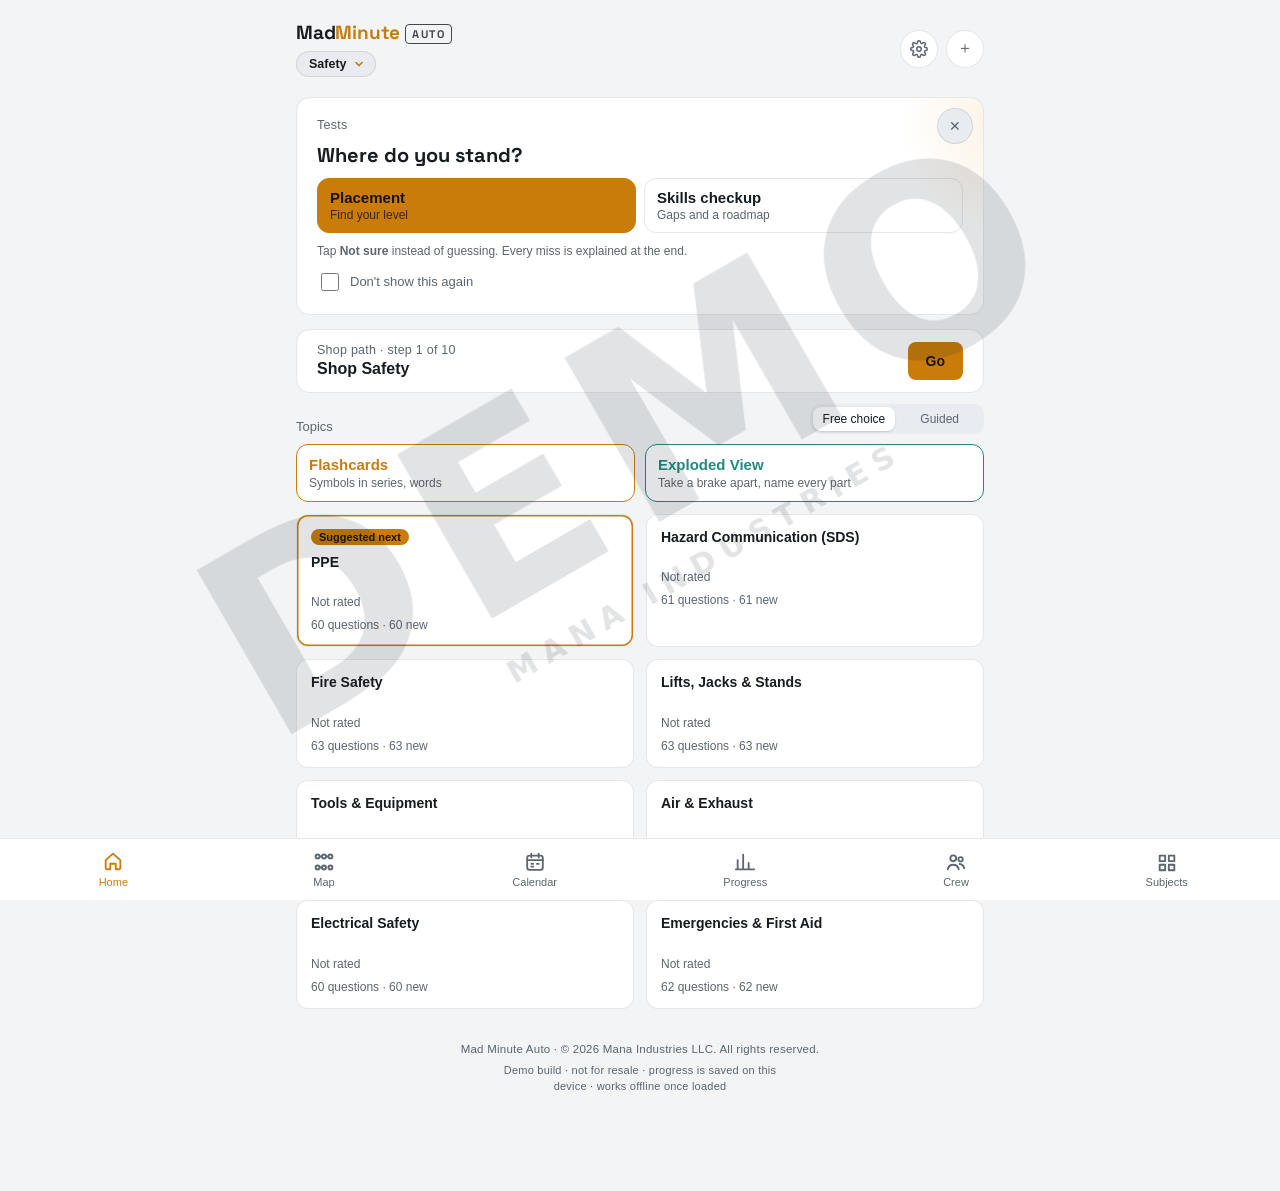
==== commit a82ced56: "Stage 28: Exploded View — disc brake corner and hydraulic path Name the part, put it in order, and p" ====
--- a/index.html
+++ b/index.html
@@ -7249,7 +7249,7 @@
 <script src="shared/mm-resume.js?v=2"></script>
 <!-- Flashcards + Circuit Lab (shared add-on). Decks live in flashcards/<subject>.js. Bump ?v= here and in sw.js when they change. -->
 <link rel="stylesheet" href="shared/mm-flash.css?v=5">
-<script src="flashcards/safe.js?v=2"></script>
+<script src="flashcards/safe.js?v=3"></script>
 <script src="flashcards/auto.js?v=4"></script>
 <script src="flashcards/maint.js?v=3"></script>
 <script src="flashcards/e12.js?v=3"></script>
@@ -7260,7 +7260,11 @@
 <script src="flashcards/sym-hv.js?v=1"></script>
 <script src="flashcards/sym-net.js?v=1"></script>
 <script>window.MM_FLASH = { circuitLab: ["e12", "maint", "auto"] };</script>
-<script src="shared/mm-flash.js?v=7"></script>
+<script src="shared/mm-flash.js?v=8"></script>
+<!-- Exploded View (shared add-on): take an assembly apart, name the parts, put it in order. Data in flashcards/parts-*.js. Bump ?v= here and in sw.js when they change. -->
+<link rel="stylesheet" href="shared/mm-parts.css?v=1">
+<script src="flashcards/parts-brakes.js?v=1"></script>
+<script src="shared/mm-parts.js?v=1"></script>
 <script>
 /* ===== Standalone demo layer =====
    Runs on top of the Mad Minute Engine so it works anywhere (GitHub Pages, a phone home screen),
--- a/shared/mm-parts.css
+++ b/shared/mm-parts.css
@@ -0,0 +1,115 @@
+/* Mad Minute Exploded View. Uses the app's color tokens, so it follows System / Light / Dark.
+   Builds on the overlay styles in shared/mm-flash.css. */
+
+/* home: Exploded View sits beside Flashcards */
+.mmf-homebar.mmp-has .mmf-flash-pill { grid-column: auto; }
+.mmp-home-pill { border-color: var(--teal); }
+.mmp-home-pill b { font-size: 15px; color: var(--teal); }
+.mmf-homebar.mmp-has > .mmp-home-pill:only-child { grid-column: 1 / -1; }
+
+.mmp-body { max-width: 560px; width: 100%; margin: 14px auto 0; display: flex; flex-direction: column; gap: 12px; padding-bottom: 24px; }
+.mmp-lead { margin: 0; font-size: 14px; color: var(--text-dim); line-height: 1.45; }
+
+/* the drawing */
+.mmp-wrap { padding: 4px; }
+.mmp-svg { display: block; width: 100%; height: auto; overflow: visible; }
+.mmp-svg .b { fill: var(--panel-2); stroke: var(--text); stroke-width: 1.6; stroke-linejoin: round; }
+.mmp-svg .f { fill: var(--text-dim); stroke: var(--text); stroke-width: 1.2; }
+.mmp-svg .m { fill: var(--text-dim); stroke: var(--text); stroke-width: 1; }
+.mmp-svg .r { fill: var(--bg); stroke: var(--text); stroke-width: 1.4; }
+.mmp-svg .h { fill: var(--bg); stroke: var(--text); stroke-width: 1.2; }
+.mmp-svg .t { fill: var(--teal-soft, rgba(63,184,174,.18)); stroke: var(--text); stroke-width: 1.4; }
+.mmp-svg .l { fill: none; stroke: var(--text-dim); stroke-width: 1; }
+.mmp-svg .l2 { fill: none; stroke: var(--text); stroke-width: 2.6; stroke-linecap: round; stroke-linejoin: round; }
+.mmp-svg .dash { fill: none; stroke: var(--text-dim); stroke-width: 1.2; stroke-dasharray: 3 3; }
+.mmp-svg .tube { fill: none; stroke: var(--text); stroke-width: 3.5; stroke-linecap: round; }
+.mmp-svg .hose { fill: none; stroke: var(--text); stroke-width: 6; stroke-linecap: round; }
+.mmp-axis { fill: none; stroke: var(--text-dim); stroke-width: 1; stroke-dasharray: 8 4 2 4; opacity: .55; }
+.mmp-pipe { fill: none; stroke: var(--red); stroke-width: 2.4; stroke-linejoin: round; opacity: .8; }
+.mmp-push { fill: none; stroke: var(--amber); stroke-width: 2.4; }
+.mmp-arrowhead { fill: var(--amber); }
+
+.mmp-part { transition: transform .6s cubic-bezier(.2,.7,.2,1), opacity .2s ease; cursor: pointer; outline: none; }
+.mmp-svg.together .mmp-part { cursor: default; }
+.mmp-part.sel .b, .mmp-part.sel .r, .mmp-part.sel .h, .mmp-part.sel .m, .mmp-part.sel .f, .mmp-part.sel .t { stroke: var(--amber); stroke-width: 2.4; }
+.mmp-part.sel .l2, .mmp-part.sel .tube, .mmp-part.sel .hose { stroke: var(--amber); }
+.mmp-part:focus-visible .b { stroke: var(--amber); stroke-width: 2.4; }
+/* one part lit up (quiz and flashcards), the rest faded */
+.mmp-svg.focus .mmp-part { opacity: .28; }
+.mmp-svg.focus .mmp-part.hi { opacity: 1; }
+.mmp-part.hi .b, .mmp-part.hi .r, .mmp-part.hi .t { fill: var(--amber-dim, #f4d6a6); stroke: var(--amber); stroke-width: 2.6; }
+.mmp-part.hi .m, .mmp-part.hi .f { stroke: var(--amber); stroke-width: 2; }
+.mmp-part.hi .l2, .mmp-part.hi .tube, .mmp-part.hi .hose { stroke: var(--amber); }
+.mmp-svg.focus .mmp-pipe, .mmp-svg.focus .mmp-push, .mmp-svg.focus .mmp-axis { opacity: .25; }
+
+.mmp-badge { cursor: pointer; }
+.mmp-badge circle { fill: var(--panel); stroke: var(--teal); stroke-width: 1.5; }
+.mmp-badge text { font-size: 10px; font-weight: 700; fill: var(--teal); text-anchor: middle; }
+.mmp-badge.sel circle { fill: var(--amber); stroke: var(--amber); }
+.mmp-badge.sel text { fill: var(--bg); }
+@media (prefers-reduced-motion: reduce) { .mmp-part { transition: none; } }
+
+/* exploded / together switch */
+.mmp-toggle { display: grid; grid-template-columns: 1fr 1fr; background: var(--panel); border: 1px solid var(--line); border-radius: 12px; padding: 3px; gap: 3px; }
+.mmp-toggle button { background: none; border: 0; border-radius: 9px; color: var(--text-dim); font: inherit; font-size: 13px; font-weight: 600; padding: 8px; cursor: pointer; }
+.mmp-toggle button.on { background: var(--panel-2); color: var(--text); }
+
+.mmp-info { min-height: 46px; }
+.mmp-info.miss { border-left-color: var(--red); }
+.mmp-tip { display: block; margin-top: 8px; padding-top: 8px; border-top: 1px solid var(--line); color: var(--text-dim); font-size: 13px; }
+.mmp-tip b { color: var(--amber); }
+
+.mmp-modes { display: grid; grid-template-columns: 1fr 1fr; gap: 10px; }
+.mmp-modes .mmp-wide { grid-column: 1 / -1; }
+.mmp-mode b { color: var(--amber); font-size: 14px; }
+
+.mmp-legend { display: flex; flex-wrap: wrap; gap: 6px; }
+.mmp-chip { display: inline-flex; align-items: center; gap: 6px; background: var(--panel); border: 1px solid var(--line); border-radius: 999px; color: var(--text); font: inherit; font-size: 12px; padding: 5px 10px 5px 5px; cursor: pointer; }
+.mmp-chip i { font-style: normal; font-weight: 700; font-size: 11px; width: 18px; height: 18px; border-radius: 50%; display: inline-grid; place-items: center; border: 1px solid var(--teal); color: var(--teal); }
+.mmp-chip.on { border-color: var(--amber); }
+.mmp-chip.on i { background: var(--amber); border-color: var(--amber); color: var(--bg); }
+
+/* assembly list */
+.mmp-asm { display: flex; gap: 12px; align-items: center; text-align: left; background: var(--panel); border: 1px solid var(--line); border-radius: 14px; padding: 10px; color: var(--text); font: inherit; cursor: pointer; }
+.mmp-asm-pic { width: 42%; flex: none; pointer-events: none; }
+.mmp-asm-t { display: flex; flex-direction: column; gap: 4px; min-width: 0; }
+.mmp-asm-t b { font-size: 15px; }
+.mmp-asm-t span { font-size: 12px; color: var(--text-dim); }
+.mmp-asm-t .mmp-best { color: var(--teal); font-weight: 600; }
+
+/* Name the part */
+.mmp-hud { display: flex; align-items: center; gap: 10px; font-size: 13px; color: var(--text-dim); }
+.mmp-hud b { color: var(--teal); font-variant-numeric: tabular-nums; }
+.mmp-clock { flex: 1; height: 5px; background: var(--panel-2); border-radius: 3px; overflow: hidden; }
+.mmp-clock i { display: block; height: 100%; width: 100%; background: var(--amber); transition: width .1s linear; }
+.mmp-q { font-size: 17px; font-weight: 700; text-align: center; }
+.mmp-opts { display: grid; grid-template-columns: 1fr 1fr; gap: 8px; }
+.mmp-opt { background: var(--panel); border: 1px solid var(--line); border-radius: 12px; color: var(--text); font: inherit; font-size: 14px; font-weight: 600; padding: 14px 10px; cursor: pointer; min-height: 56px; }
+.mmp-opt:disabled { cursor: default; }
+.mmp-opt.right { border-color: var(--teal); background: var(--teal-soft, rgba(63,184,174,.18)); }
+.mmp-opt.wrong { border-color: var(--red); background: var(--red-soft, rgba(226,87,76,.16)); }
+.mmp-next { width: 100%; padding-top: 14px; padding-bottom: 14px; margin-top: 4px; }
+
+/* Put it in order */
+.mmp-slots { list-style: none; margin: 0; padding: 0; display: flex; flex-direction: column; gap: 5px; }
+.mmp-slots li { display: flex; align-items: center; gap: 8px; min-height: 30px; padding: 4px 10px 4px 5px; border: 1px dashed var(--line); border-radius: 10px; font-size: 13px; color: var(--text-dim); }
+.mmp-slots li i { font-style: normal; font-weight: 700; font-size: 11px; width: 20px; height: 20px; border-radius: 50%; display: inline-grid; place-items: center; background: var(--panel-2); color: var(--text-dim); flex: none; }
+.mmp-slots li.full { border-style: solid; background: var(--panel); color: var(--text); font-weight: 600; }
+.mmp-slots li.full i { background: var(--teal); color: var(--bg); }
+.mmp-slots li.now { border-color: var(--amber); color: var(--amber); }
+.mmp-final { width: 100%; text-align: left; }
+.mmp-bank { display: grid; grid-template-columns: repeat(3, 1fr); gap: 8px; }
+.mmp-tile { display: flex; flex-direction: column; align-items: center; gap: 4px; background: var(--panel); border: 1px solid var(--line); border-radius: 12px; color: var(--text); font: inherit; font-size: 11.5px; font-weight: 600; padding: 8px 6px; cursor: pointer; line-height: 1.2; text-align: center; }
+.mmp-tile .mmp-thumb { width: 56px; height: 56px; }
+.mmp-tile.used { opacity: .25; cursor: default; }
+.mmp-tile.shake { animation: mmpShake .35s ease; border-color: var(--red); }
+@keyframes mmpShake { 0%,100% { transform: translateX(0); } 25% { transform: translateX(-5px); } 75% { transform: translateX(5px); } }
+.mmp-status { min-height: 20px; font-size: 13px; text-align: center; color: var(--red); }
+
+.mmp-done { padding-top: 10px; }
+.mmp-xp { color: var(--teal); }
+.mmp-note { font-size: 12.5px; text-align: left; }
+
+/* picture flashcards (front = drawing with one part lit) */
+.mmf-piccard .mmf-pic { display: block; width: 100%; }
+.mmf-piccard .mmf-pic .mmp-svg { max-height: 230px; }
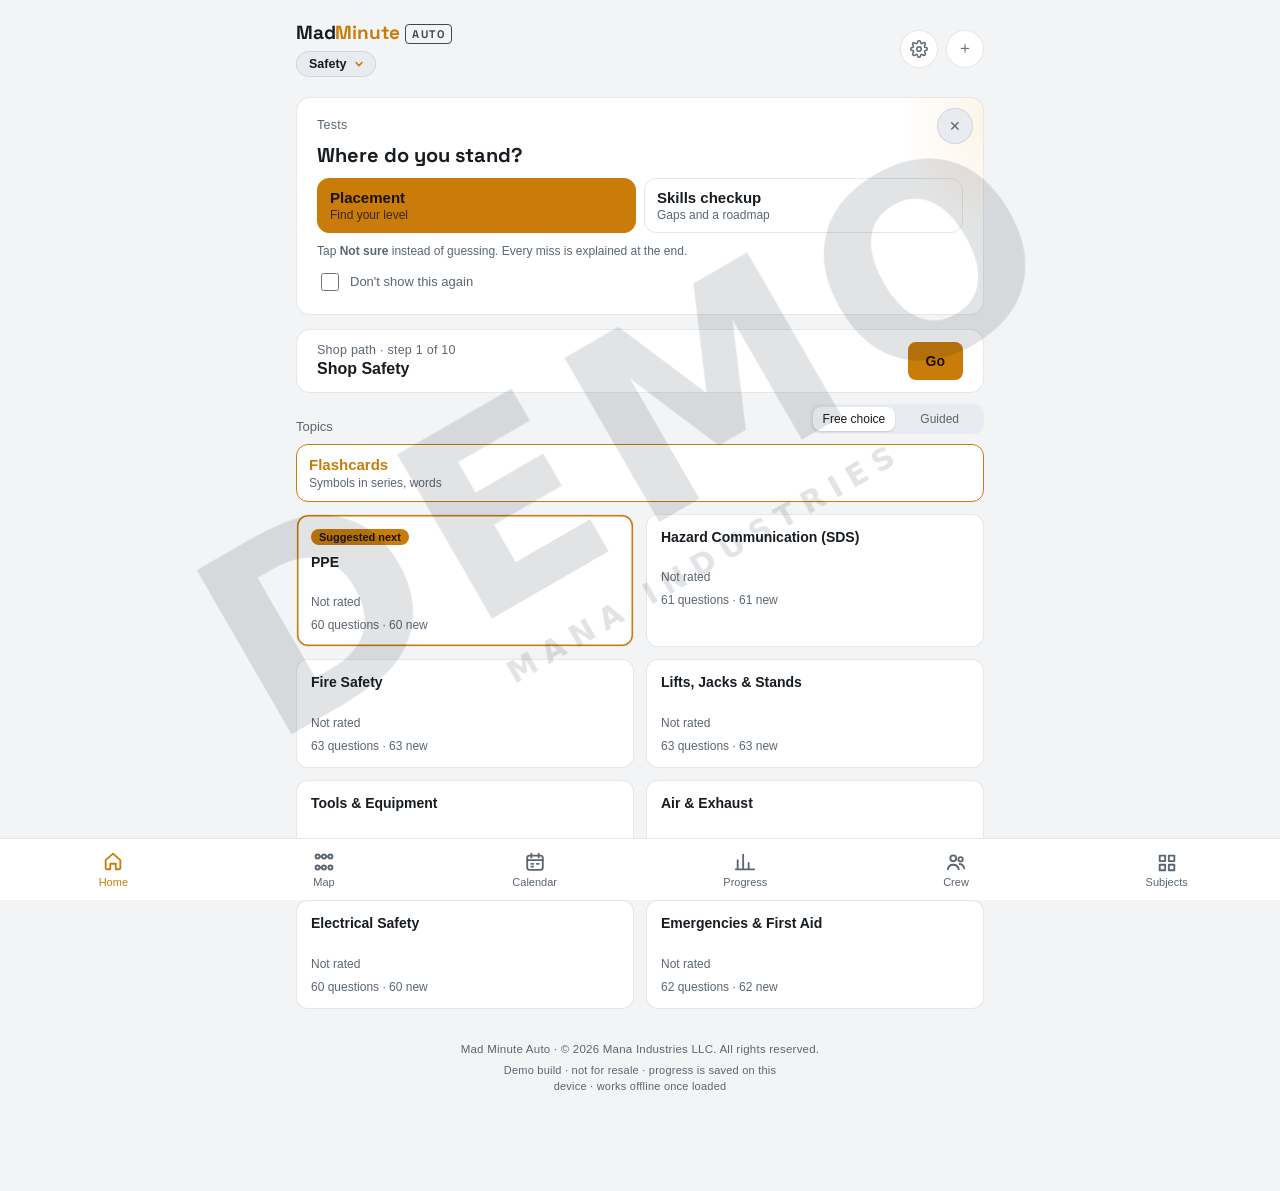
==== commit b1bc7374: "Hide Exploded View behind a ?lab=1 test switch Co-Authored-By: Claude Opus 5.5 <noreply@anthropic.co" ====
--- a/index.html
+++ b/index.html
@@ -7262,9 +7262,9 @@
 <script>window.MM_FLASH = { circuitLab: ["e12", "maint", "auto"] };</script>
 <script src="shared/mm-flash.js?v=8"></script>
 <!-- Exploded View (shared add-on): take an assembly apart, name the parts, put it in order. Data in flashcards/parts-*.js. Bump ?v= here and in sw.js when they change. -->
-<link rel="stylesheet" href="shared/mm-parts.css?v=1">
-<script src="flashcards/parts-brakes.js?v=1"></script>
-<script src="shared/mm-parts.js?v=1"></script>
+<link rel="stylesheet" href="shared/mm-parts.css?v=3">
+<script src="flashcards/parts-brakes.js?v=4"></script>
+<script src="shared/mm-parts.js?v=5"></script>
 <script>
 /* ===== Standalone demo layer =====
    Runs on top of the Mad Minute Engine so it works anywhere (GitHub Pages, a phone home screen),
--- a/shared/mm-parts.css
+++ b/shared/mm-parts.css
@@ -21,6 +21,7 @@
 .mmp-svg .t { fill: var(--teal-soft, rgba(63,184,174,.18)); stroke: var(--text); stroke-width: 1.4; }
 .mmp-svg .l { fill: none; stroke: var(--text-dim); stroke-width: 1; }
 .mmp-svg .l2 { fill: none; stroke: var(--text); stroke-width: 2.6; stroke-linecap: round; stroke-linejoin: round; }
+.mmp-svg .bk { opacity: .4; }
 .mmp-svg .dash { fill: none; stroke: var(--text-dim); stroke-width: 1.2; stroke-dasharray: 3 3; }
 .mmp-svg .tube { fill: none; stroke: var(--text); stroke-width: 3.5; stroke-linecap: round; }
 .mmp-svg .hose { fill: none; stroke: var(--text); stroke-width: 6; stroke-linecap: round; }
@@ -45,6 +46,8 @@
 .mmp-badge { cursor: pointer; }
 .mmp-badge circle { fill: var(--panel); stroke: var(--teal); stroke-width: 1.5; }
 .mmp-badge text { font-size: 10px; font-weight: 700; fill: var(--teal); text-anchor: middle; }
+.mmp-badge.fixed circle { stroke: var(--text-dim); }
+.mmp-badge.fixed text { fill: var(--text-dim); }
 .mmp-badge.sel circle { fill: var(--amber); stroke: var(--amber); }
 .mmp-badge.sel text { fill: var(--bg); }
 @media (prefers-reduced-motion: reduce) { .mmp-part { transition: none; } }
@@ -66,6 +69,7 @@
 .mmp-legend { display: flex; flex-wrap: wrap; gap: 6px; }
 .mmp-chip { display: inline-flex; align-items: center; gap: 6px; background: var(--panel); border: 1px solid var(--line); border-radius: 999px; color: var(--text); font: inherit; font-size: 12px; padding: 5px 10px 5px 5px; cursor: pointer; }
 .mmp-chip i { font-style: normal; font-weight: 700; font-size: 11px; width: 18px; height: 18px; border-radius: 50%; display: inline-grid; place-items: center; border: 1px solid var(--teal); color: var(--teal); }
+.mmp-chip.fixed i { border-color: var(--text-dim); color: var(--text-dim); }
 .mmp-chip.on { border-color: var(--amber); }
 .mmp-chip.on i { background: var(--amber); border-color: var(--amber); color: var(--bg); }
 
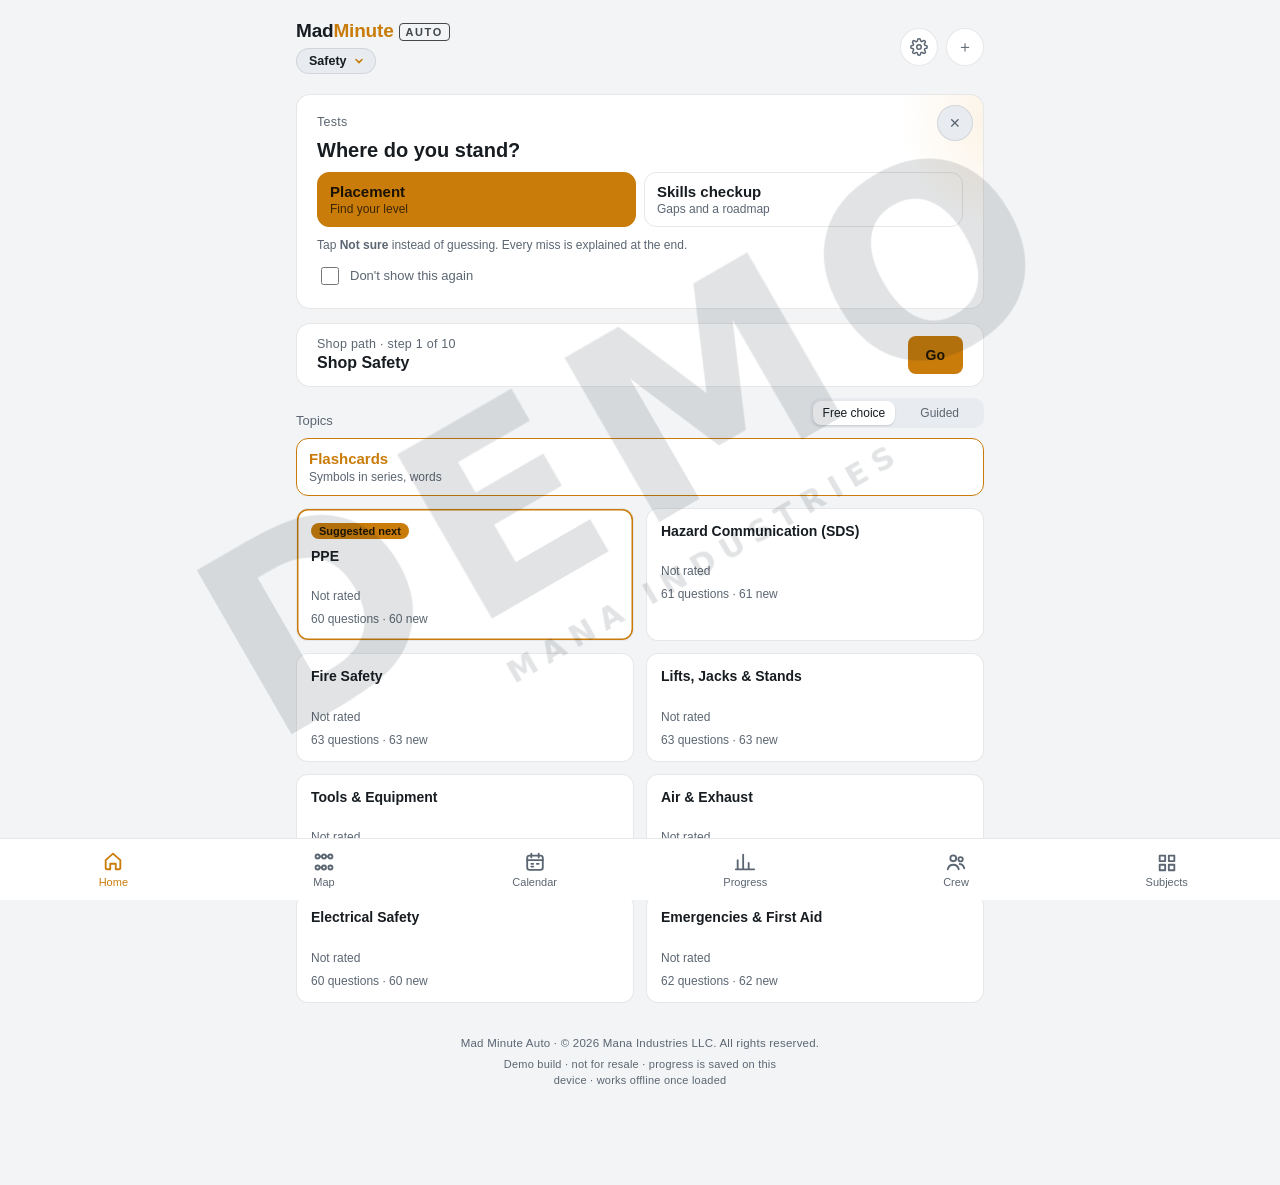
==== commit c4b43c30: "Security cleanup (S0): add Content Security Policy to every app, copyright line on quiz screens Co-A" ====
--- a/index.html
+++ b/index.html
@@ -1,4 +1,4 @@
-<!doctype html><html><head><meta charset="utf-8"><meta name=viewport content="width=device-width,initial-scale=1,viewport-fit=cover"><style>:root{color-scheme:light;box-sizing:border-box;padding-top:env(safe-area-inset-top,0px);padding-bottom:env(safe-area-inset-bottom,0px)}html{scroll-padding-top:env(safe-area-inset-top,0px)}body{margin:0;padding:0;font:14px -apple-system,BlinkMacSystemFont,sans-serif;background:#faf9f5;color:#141413}img{max-width:100%}[hidden]:not([hidden=until-found i]){display:none!important}</style><title>Mad Minute Auto</title>
+<!doctype html><html><head><meta charset="utf-8"><meta http-equiv="Content-Security-Policy" content="default-src 'self'; script-src 'self' 'unsafe-inline'; style-src 'self' 'unsafe-inline' https://fonts.googleapis.com; font-src 'self' https://fonts.gstatic.com data:; img-src 'self' data: blob:; connect-src 'self'; worker-src 'self'; manifest-src 'self'; object-src 'none'; base-uri 'self'; form-action 'self'"><meta name=viewport content="width=device-width,initial-scale=1,viewport-fit=cover"><style>:root{color-scheme:light;box-sizing:border-box;padding-top:env(safe-area-inset-top,0px);padding-bottom:env(safe-area-inset-bottom,0px)}html{scroll-padding-top:env(safe-area-inset-top,0px)}body{margin:0;padding:0;font:14px -apple-system,BlinkMacSystemFont,sans-serif;background:#faf9f5;color:#141413}img{max-width:100%}[hidden]:not([hidden=until-found i]){display:none!important}</style><title>Mad Minute Auto</title>
 <meta name="apple-mobile-web-app-title" content="MM Auto">
 <meta name="theme-color" content="#12161b">
 <meta name="description" content="Mad Minute Auto demo: one-minute automotive, 12 V, CAN bus and high-voltage drills. A Mana Industries product.">
@@ -88,6 +88,7 @@
   .subject-chip span { overflow: hidden; text-overflow: ellipsis; white-space: nowrap; }
   .subject-chip svg { width: 12px; height: 12px; flex-shrink: 0; color: var(--amber); }
   .disclaim { margin: 8px auto 0; max-width: 46ch; line-height: 1.45; font-size: 11px; }
+  .quiz-mark { margin-top: 18px !important; opacity: .7; }
   .maker { margin-top: 34px; text-align: center; font-size: 11.5px; color: var(--text-dim); letter-spacing: 0.02em; }
   .pack { display: flex; align-items: stretch; gap: 8px; }
   .pack-main {
@@ -974,6 +975,7 @@
       <button class="btn btn-teal" id="nextBtn" onclick="nextQuestion()" hidden>Next</button>
       <button class="btn btn-ghost" id="endBtn" onclick="endQuiz()">End early</button>
     </div>
+    <div class="maker quiz-mark">© 2026 Mana Industries LLC · not for resale</div>
   </div>
 </div>
 
